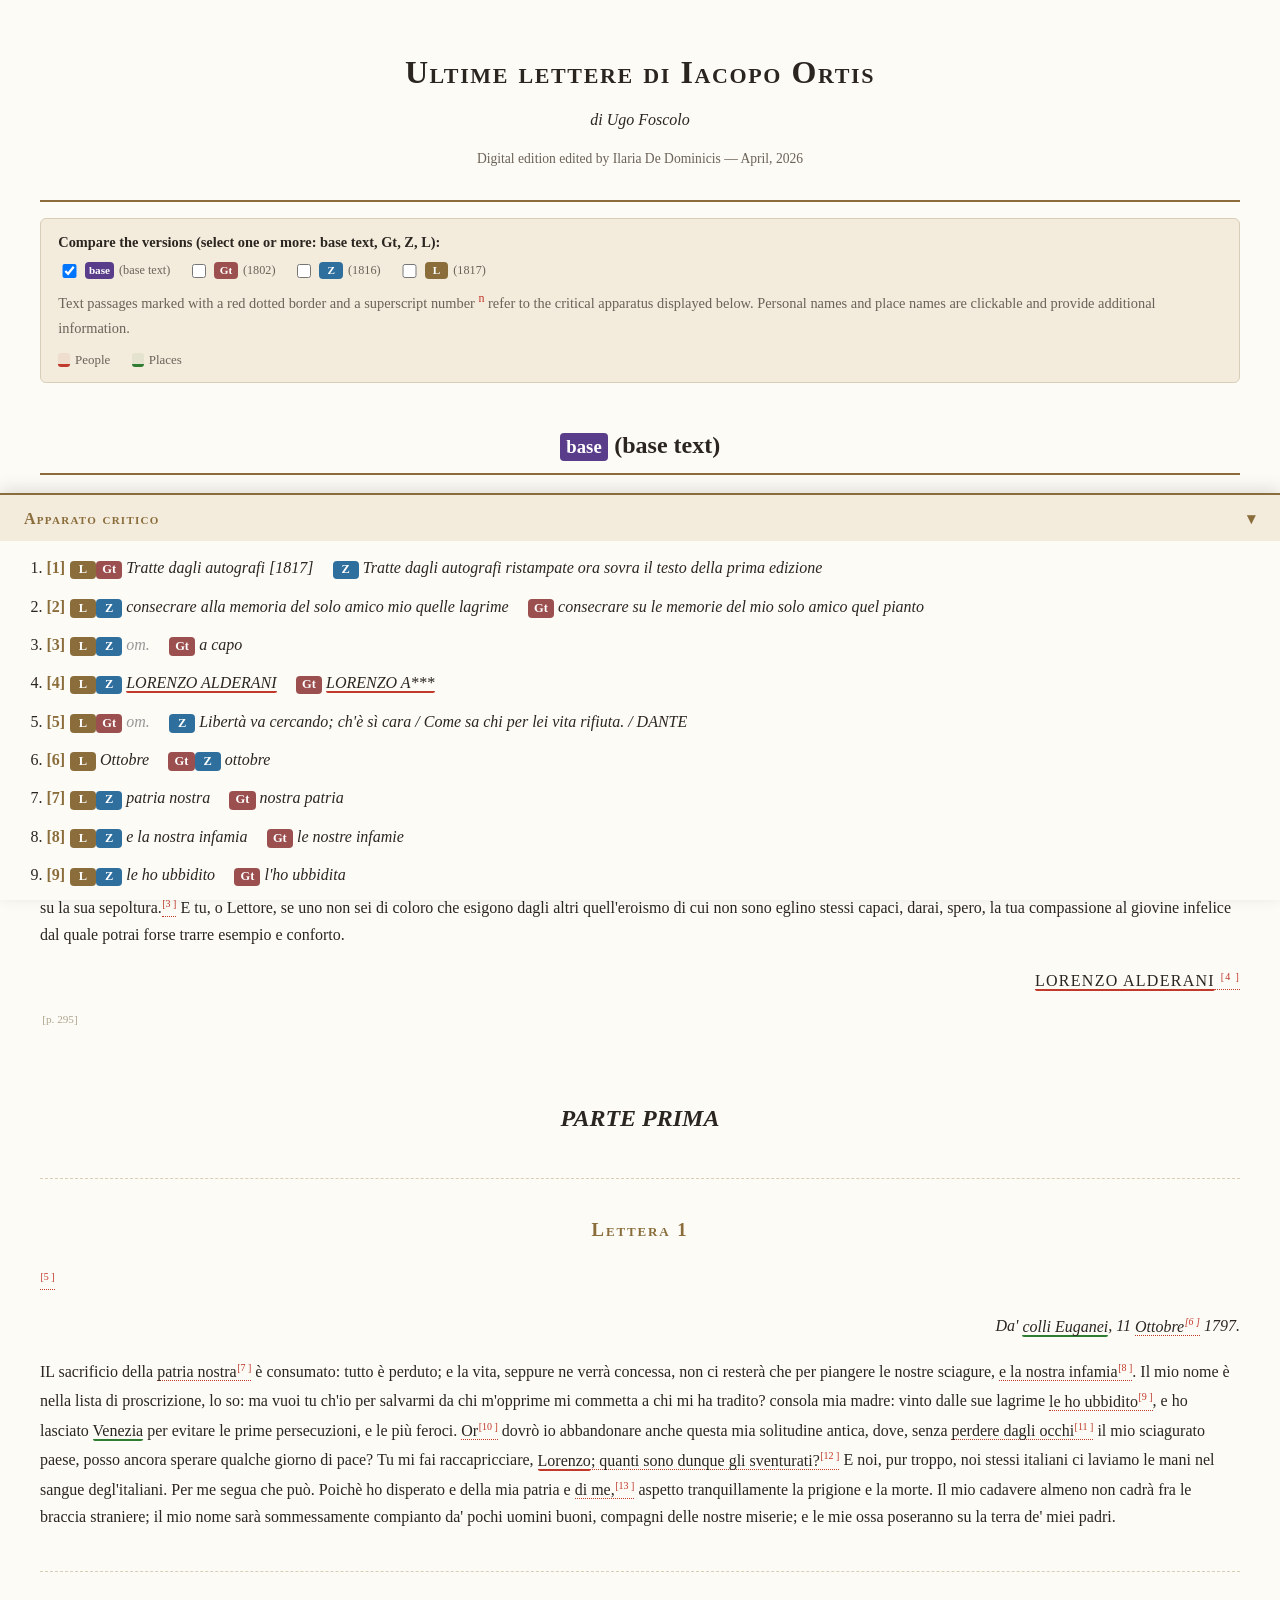
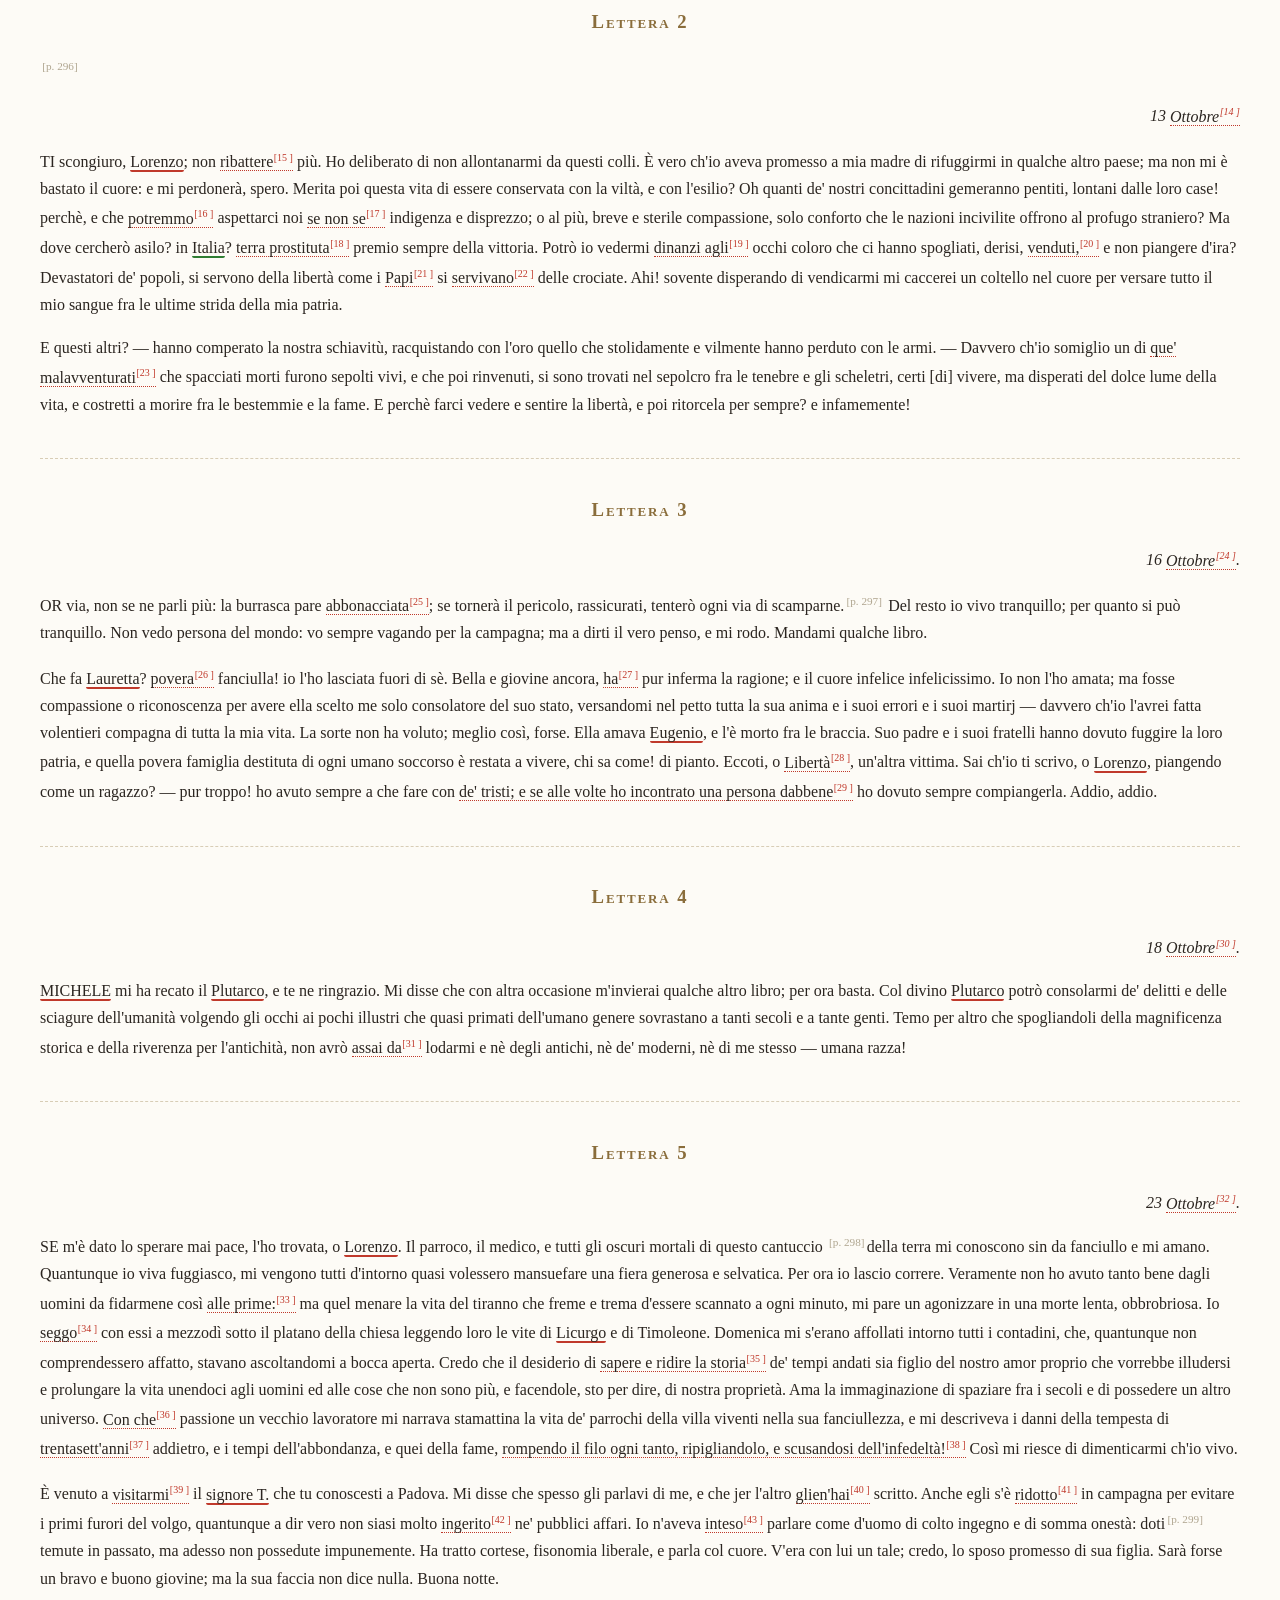
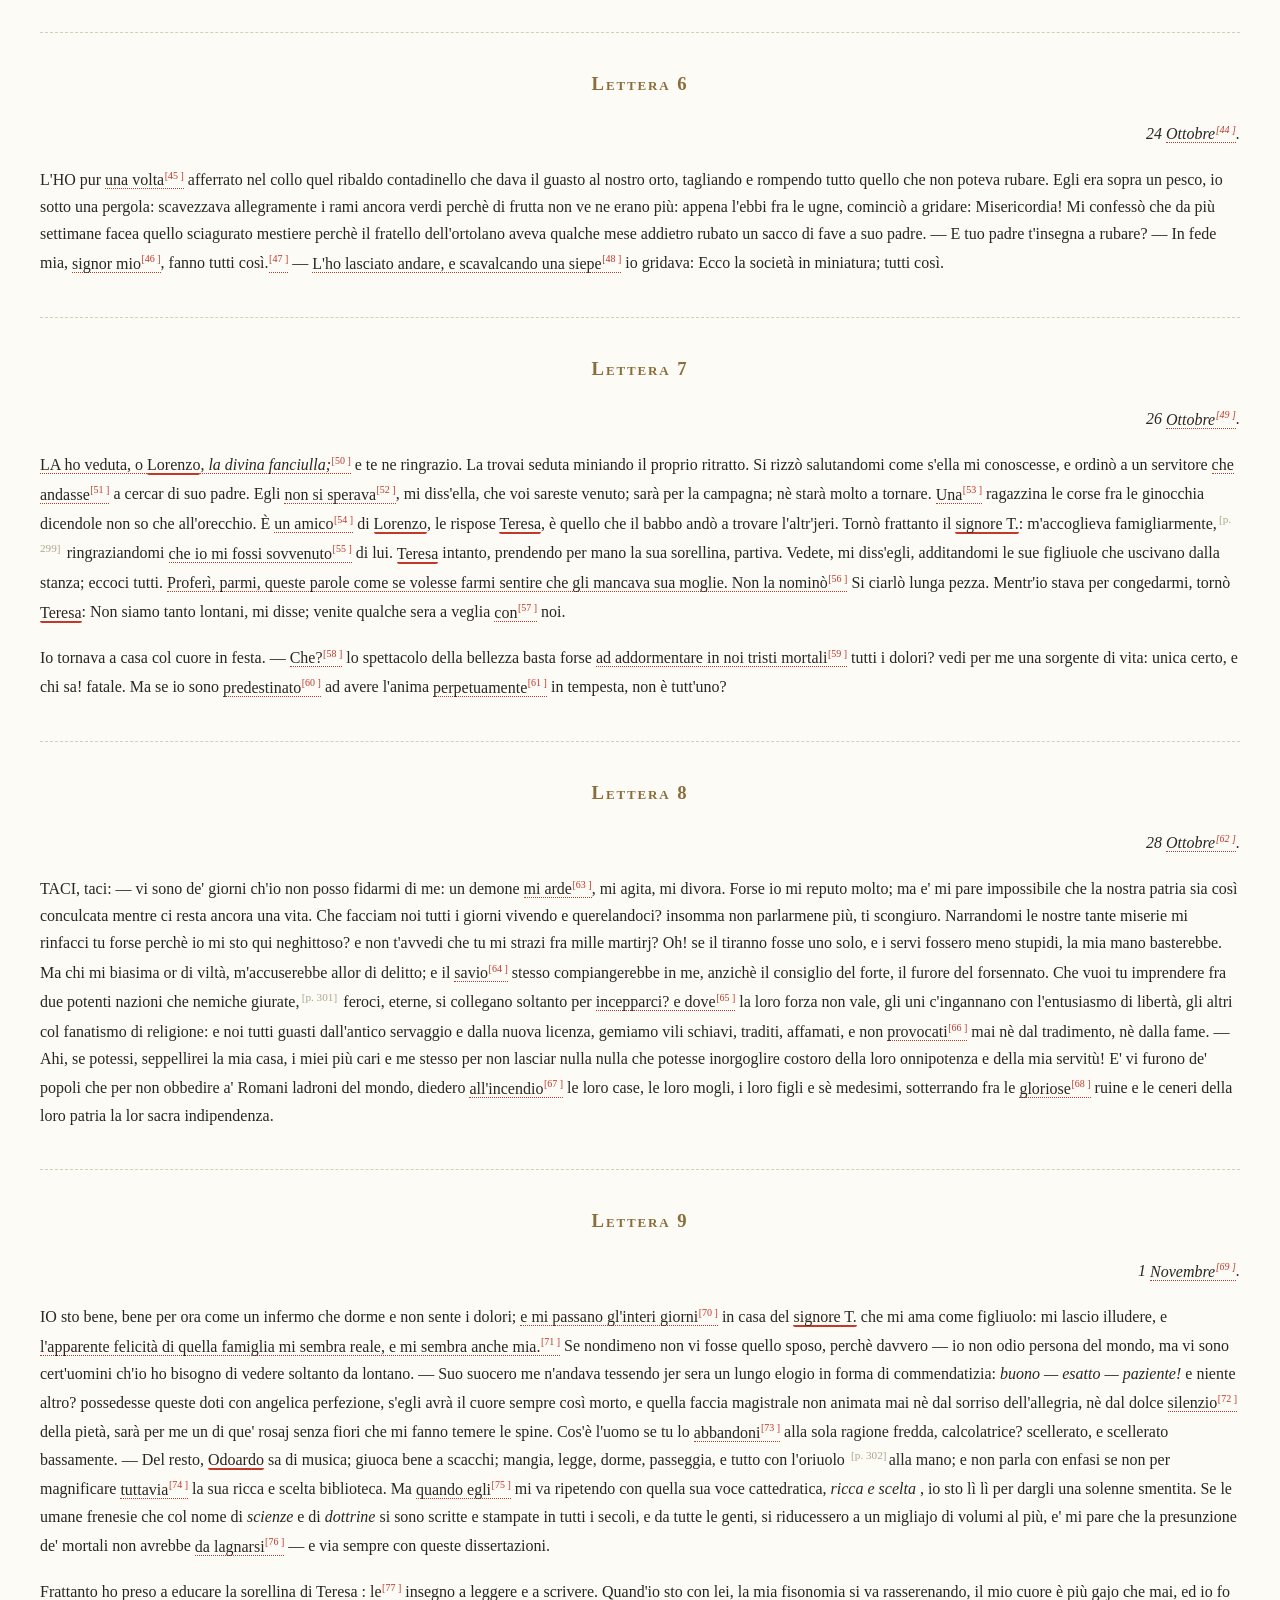
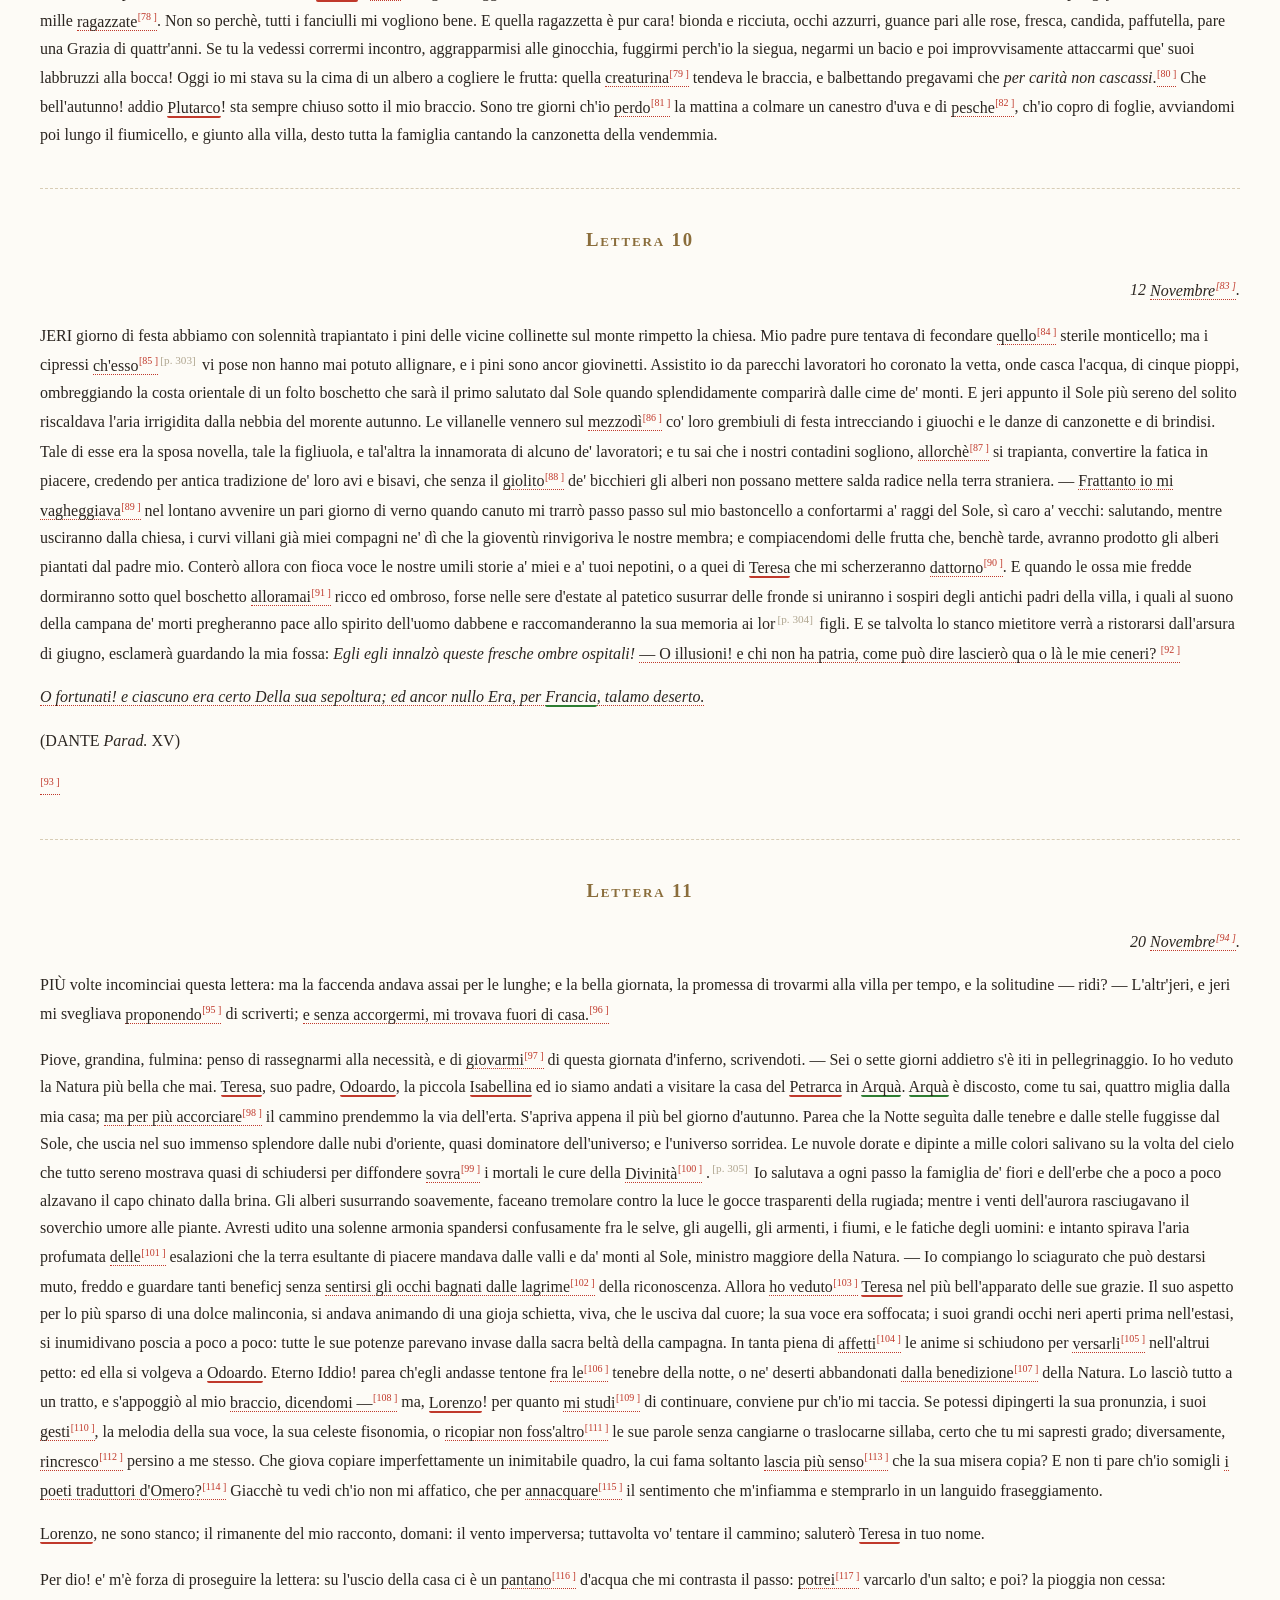
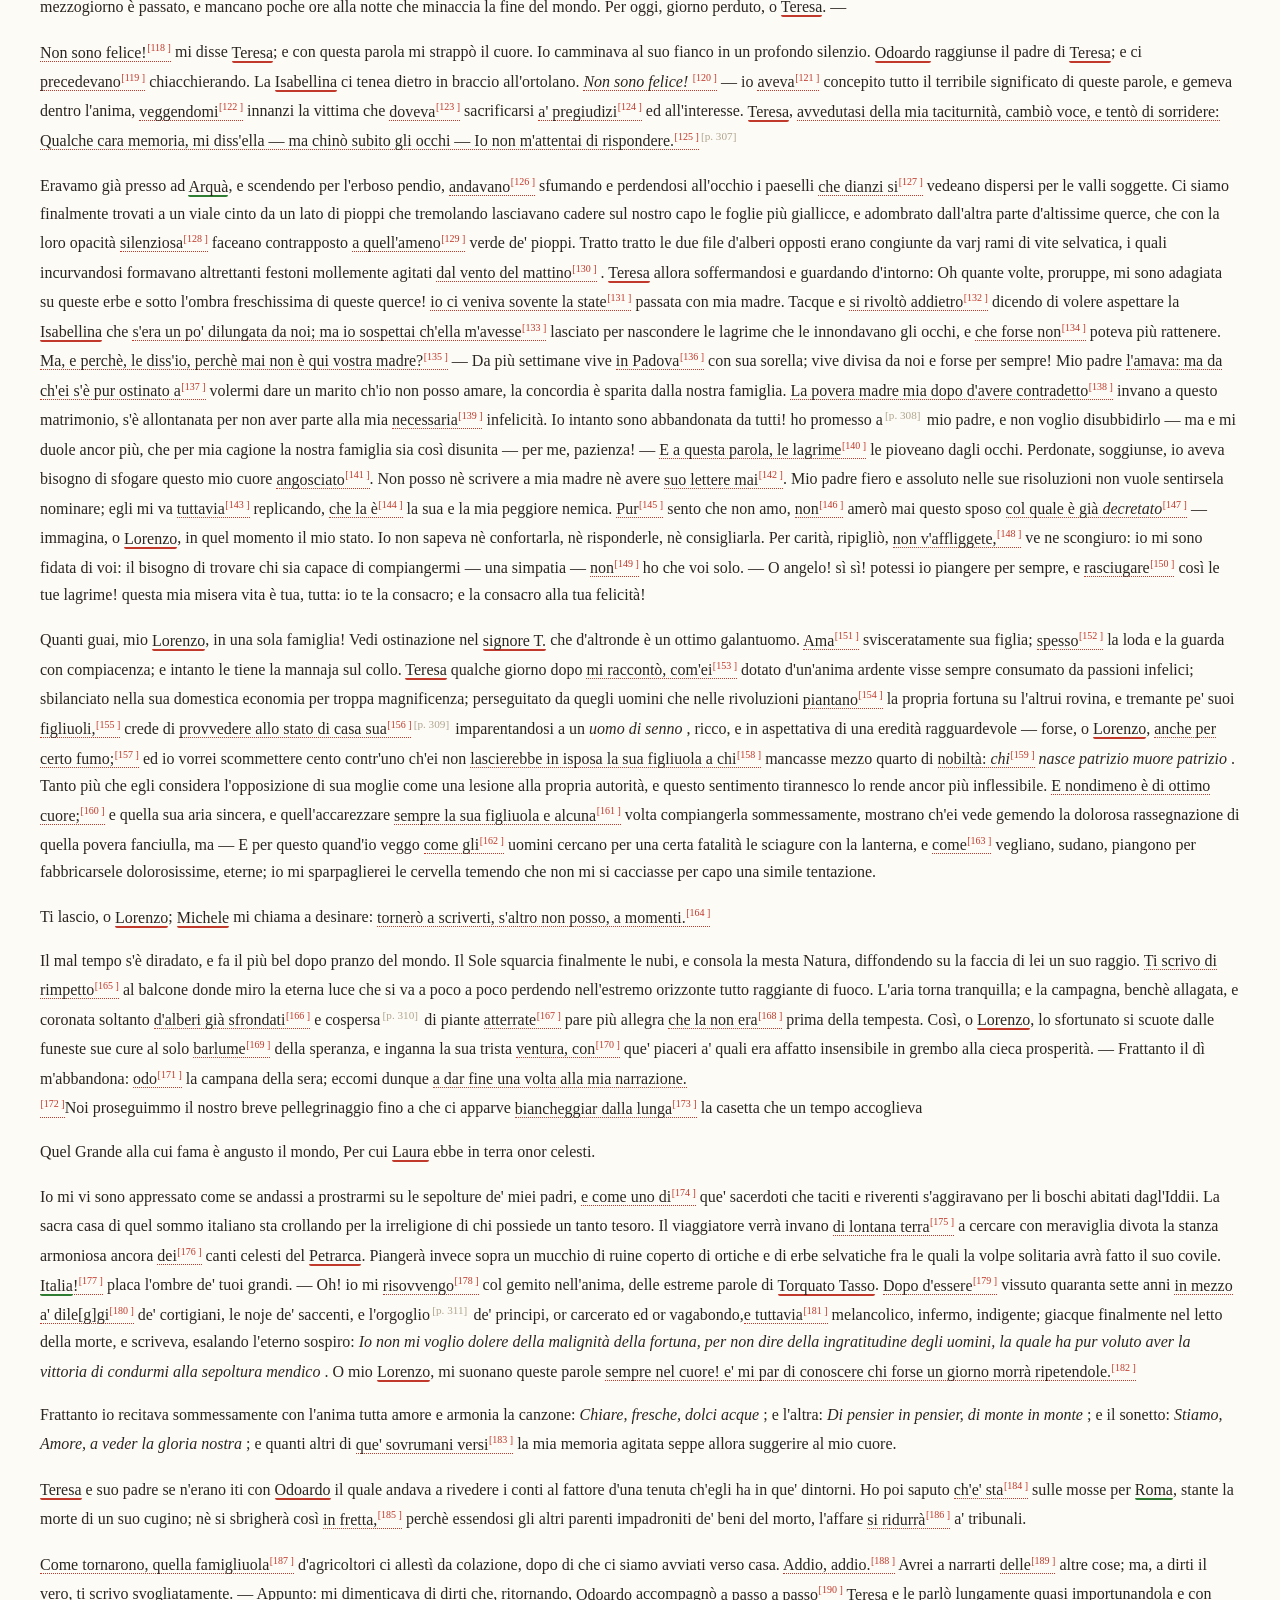
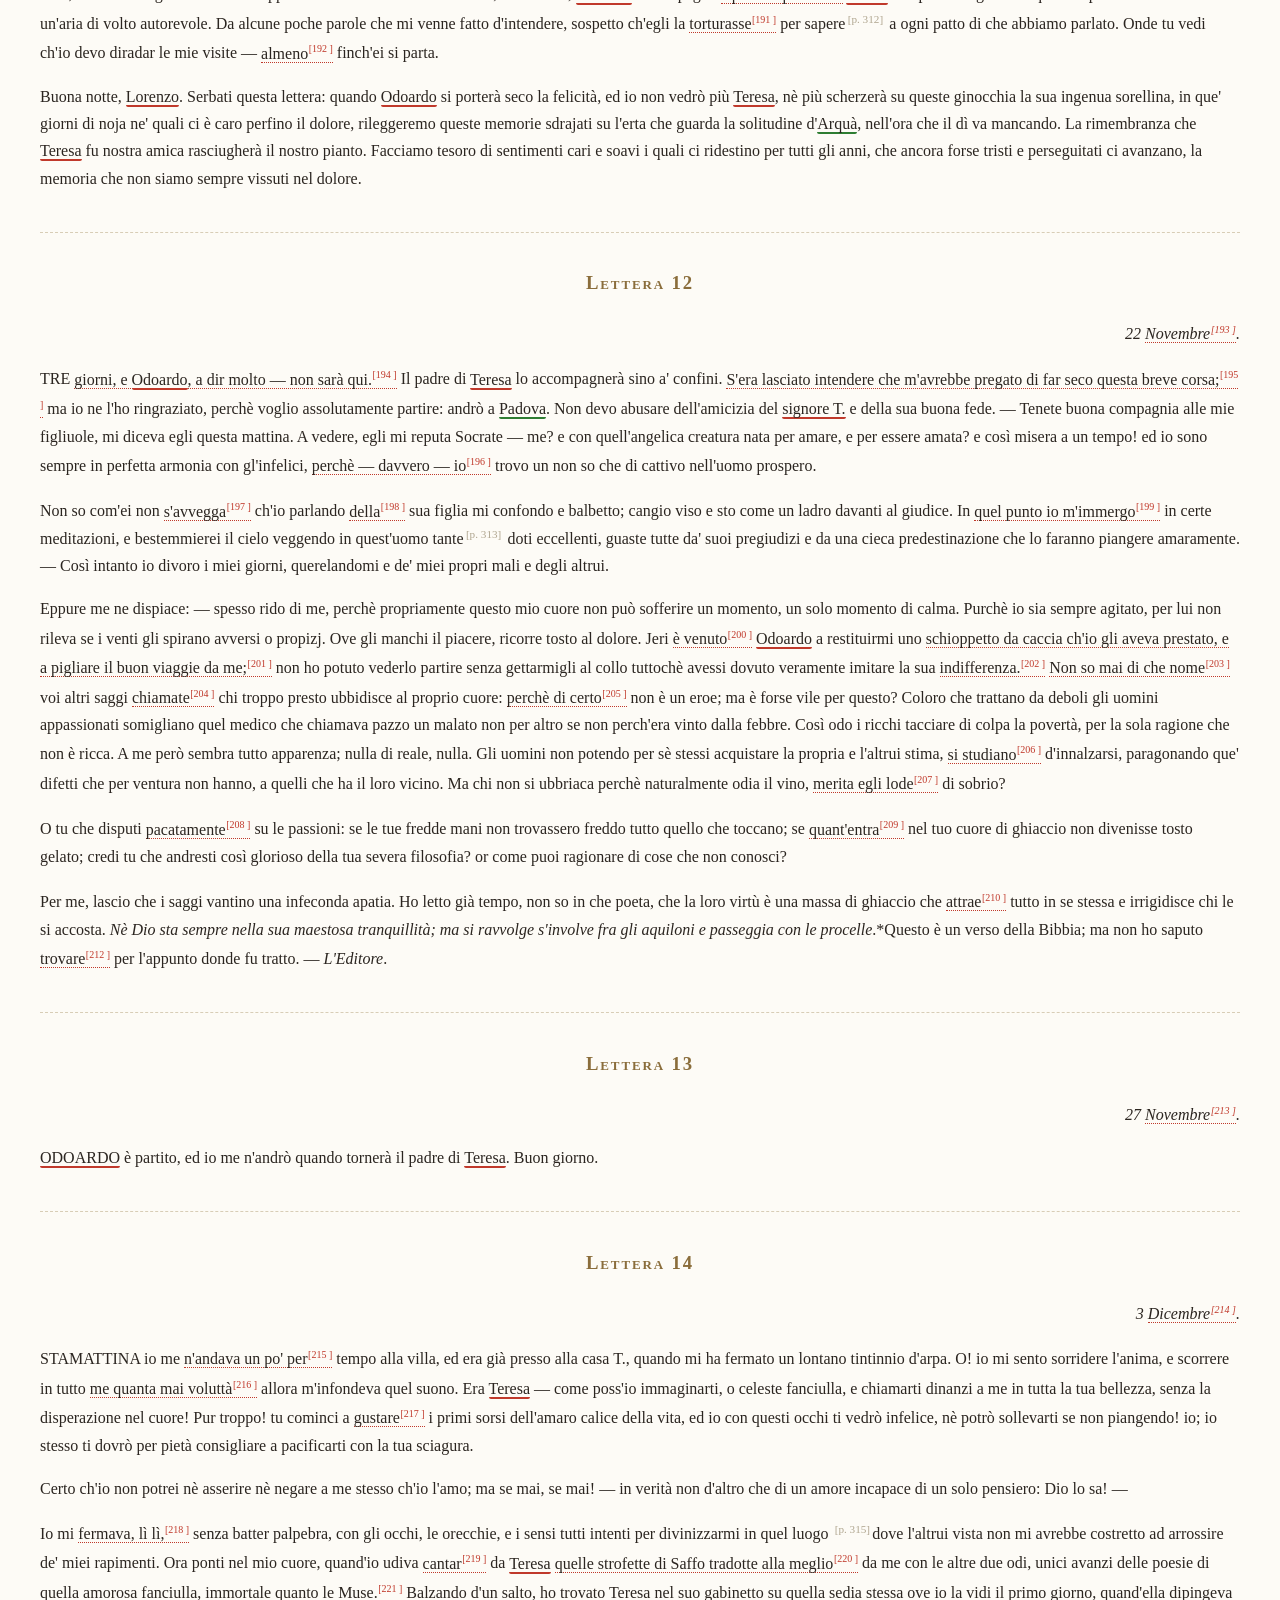
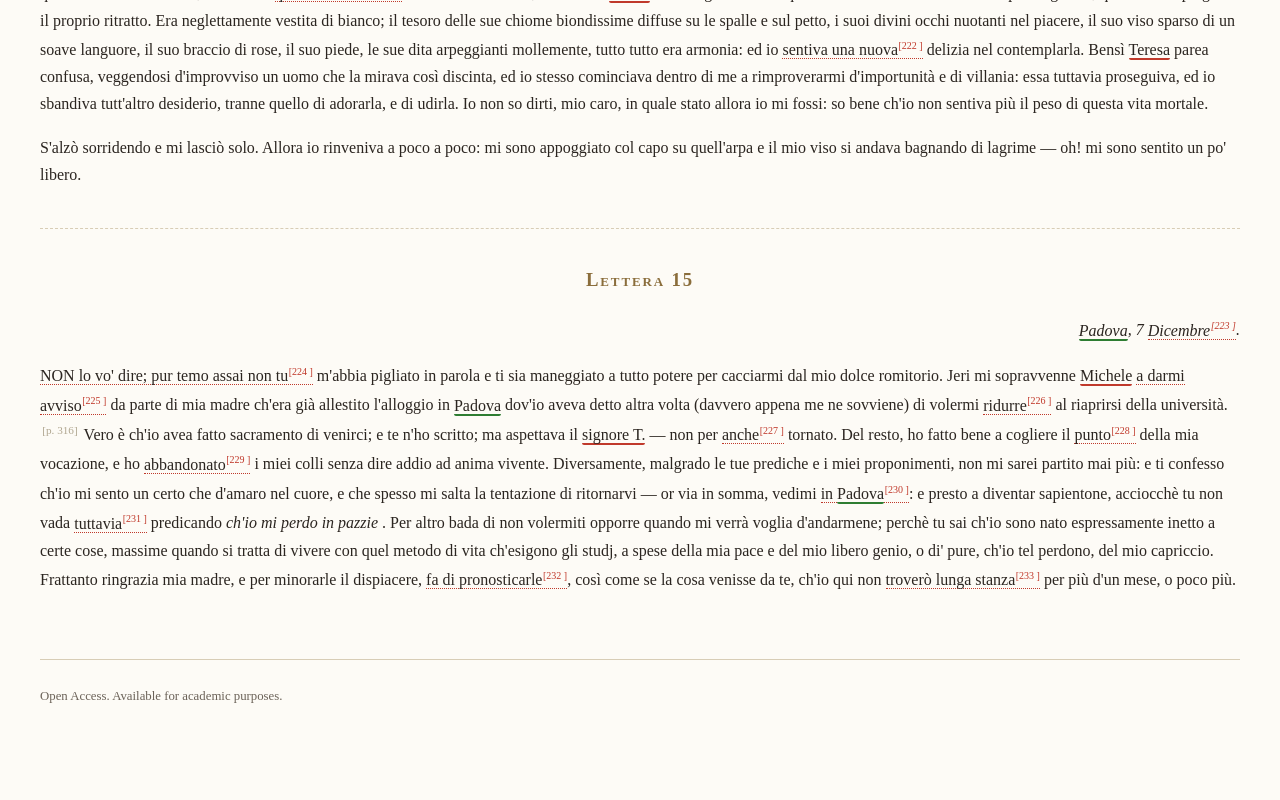
==== viewer_edition.html @ 397fc926 "xsl and html of the edition, first attempt that worked." ====
<!DOCTYPE html SYSTEM "about:legacy-compat">
<html lang="it">
<head>
<meta charset="UTF-8">
<meta name="viewport" content="width=device-width, initial-scale=1">
<title>Ultime lettere di Iacopo Ortis</title>
<style>:root { --col-base: #5a3d8a; --col-L: #8a6d3b; --col-Z: #2f6f9e;
    --col-Gt: #9c4f4f; --col-person: #c0392b; --col-place: #2e7d32; } body { font-family: "Palatino Linotype", "Book Antiqua", Georgia, serif; max-width: 1200px; margin: 0 auto; padding: 1.5em;
    padding-bottom: 5em; line-height: 1.7; color: #2b2520; background: #fdfbf6; } .page-header {
    text-align: center; border-bottom: 2px solid #8a6d3b; padding-bottom: 1em; margin-bottom: 1em; }
    .page-header h1 { font-variant: small-caps; letter-spacing: .05em; margin-bottom: .2em; }
    .author { font-style: italic; margin: .2em 0; } .edition-info { font-size: .85em; color:
    #6b6258; } /* ---- controls ---- */ .controls { background: #f3ecdd; border: 1px solid #d8cdb6;
    border-radius: 6px; padding: .8em 1.2em; margin-bottom: 1.5em; font-size: .9em; }
    .controls-label { font-weight: bold; margin: 0 0 .4em 0; } .controls-buttons { display: flex;
    gap: 1.2em; flex-wrap: wrap; margin-bottom: .5em; } .wit-toggle-label { cursor: pointer;
    display: inline-flex; align-items: center; gap: .35em; font-size: 1em; } .wit-toggle { width:
    1.1em; height: 1.1em; cursor: pointer; } .wit-date { color: #6b6258; font-size: .85em; }
    .controls-hint { margin: .4em 0 0 0; color: #6b6258; } .controls-hint .entity { padding: 0
    .15em; } .example-ref { color: #c0392b; } .wit-badge { display: inline-block; min-width: 1.4em;
    text-align: center; font-weight: bold; font-size: .78em; padding: .05em .35em; border-radius:
    4px; color: #fff; line-height: 1.4; } .wit-badge-base { background: var(--col-base); }
    .wit-badge-L { background: var(--col-L); } .wit-badge-Z { background: var(--col-Z); }
    .wit-badge-Gt { background: var(--col-Gt); } .legend { display: flex; gap: 1.5em; margin-top:
    .6em; flex-wrap: wrap; } .legend-item { display: inline-flex; align-items: center; gap: .4em;
    font-size: .9em; color: #6b6258; } .legend-swatch { display: inline-block; width: .9em; height:
    .9em; border-radius: 3px; border-bottom: 3px solid; } .legend-person { border-bottom-color:
    var(--col-person); background: rgba(192,57,43,.08); } .legend-place { border-bottom-color:
    var(--col-place); background: rgba(46,125,50,.08); } /* ---- columns ---- */ .columns { display:
    flex; gap: 1.5em; align-items: flex-start; } .column { flex: 1 1 100%; min-width: 0; max-width:
    100%; } .column.hidden-col { display: none; } .columns.comparison-mode .column { flex: 1 1 0; }
    .column-title { text-align: center; border-bottom: 2px solid #8a6d3b; padding-bottom: .3em;
    margin-bottom: .6em; } .columns.comparison-mode .column-text { max-height: 65vh; overflow-y:
    auto; border: 1px solid #d8cdb6; border-radius: 6px; padding: 0 1em; } .div1-frontespizio {
    text-align: center; margin: 2em 0; } .div1-frontespizio p { margin: .3em 0; font-variant:
    small-caps; letter-spacing: .1em; } .div1-dedica { border-top: 1px solid #d8cdb6; padding-top:
    1.5em; margin-top: 1.5em; } .part-title { text-align: center; margin-top: 2.5em; } .epistola {
    margin: 2.5em 0; padding-top: 1em; border-top: 1px dashed #d8cdb6; } .epistola-num { text-align:
    center; font-variant: small-caps; letter-spacing: .1em; color: #8a6d3b; } .dateline {
    text-align: right; font-style: italic; } .signed { text-align: right; font-variant: small-caps;
    letter-spacing: .08em; } .pb { font-size: .7em; color: #b0a690; vertical-align: super; margin: 0
    .2em; } /* ---- clickable entities ---- */ .entity { cursor: pointer; border-bottom: 2px solid;
    border-radius: 2px; transition: background-color .15s; } .entity-person { border-bottom-color:
    var(--col-person); } .entity-place { border-bottom-color: var(--col-place); }
    .entity-person:hover, .entity-person:focus { background: rgba(192,57,43,.12); outline: none; }
    .entity-place:hover, .entity-place:focus { background: rgba(46,125,50,.12); outline: none; } /*
    ---- apparatus references in the running text ---- */ .app-locus { border-bottom: 1px dotted
    #c0392b; } .app-ref a { text-decoration: none; color: #c0392b; font-size: .75em; margin-left:
    .05em; } .apparatus { position: fixed; left: 0; right: 0; bottom: 0; background: #fdfbf6;
    border-top: 2px solid #8a6d3b; box-shadow: 0 -4px 16px rgba(0,0,0,.12); z-index: 80; max-height:
    45vh; display: flex; flex-direction: column; } .apparatus-header { display: flex;
    justify-content: space-between; align-items: center; padding: .6em 1.5em; cursor: pointer;
    font-weight: bold; font-variant: small-caps; letter-spacing: .08em; color: #8a6d3b; background:
    #f3ecdd; user-select: none; flex-shrink: 0; } .apparatus-toggle { transition: transform .2s; }
    .apparatus.collapsed .apparatus-toggle { transform: rotate(180deg); } .apparatus-body {
    overflow-y: auto; padding: .8em 1.5em 1.2em; } .apparatus.collapsed .apparatus-body { display:
    none; } .apparatus ol { padding-left: 1.4em; margin: 0; } .apparatus li { margin-bottom: .7em; }
    .apparatus li.highlight { background: #fff4cc; } .apparatus-num { font-weight: bold; color:
    #8a6d3b; margin-right: .3em; } .apparatus-entry { margin-right: 1.2em; display: inline-block; }
    .apparatus-text { font-style: italic; white-space: normal; } .apparatus-omitted { color: #999; }
    /* ---- entity info panel ---- */ .entity-panel { position: fixed; top: 1.2em; right: 1.2em;
    max-width: 320px; background: #fff; border: 1px solid #c9bfa8; border-radius: 8px; box-shadow: 0
    6px 20px rgba(0,0,0,.18); padding: 1em 1.2em; z-index: 100; } .entity-panel[hidden] { display:
    none; } .entity-panel h4 { margin: 0 0 .3em 0; } .entity-panel p { margin: .3em 0; font-size:
    .9em; } .entity-occupation { color: #6b6258; font-style: italic; } #entity-panel-close {
    position: absolute; top: .2em; right: .5em; border: none; background: none; font-size: 1.2em;
    cursor: pointer; color: #6b6258; } .page-footer { margin-top: 2em; padding-top: 1em; border-top:
    1px solid #d8cdb6; font-size: .8em; color: #6b6258; } @media (max-width: 800px) {
    .columns.comparison-mode { flex-direction: column; } .columns.comparison-mode .column-text {
    max-height: none; overflow: visible; } } </style>
</head>
<body>
<header class="page-header"><h1>Ultime lettere di Iacopo Ortis</h1>
<p class="author"> di Ugo Foscolo</p>
<p class="edition-info"> Digital edition edited by Ilaria De Dominicis — April, 2026</p></header><section class="controls"><p class="controls-label">Compare the versions (select one or more: base text, Gt, Z, L):
</p>
<div class="controls-buttons">
<label class="wit-toggle-label"><input type="checkbox" class="wit-toggle" value="base" checked><span class="wit-badge wit-badge-base">base</span><span class="wit-date">(base text)</span></label><label class="wit-toggle-label"><input type="checkbox" class="wit-toggle" value="Gt"><span class="wit-badge wit-badge-Gt">Gt</span><span class="wit-date">(1802)</span></label><label class="wit-toggle-label"><input type="checkbox" class="wit-toggle" value="Z"><span class="wit-badge wit-badge-Z">Z</span><span class="wit-date">(1816)</span></label><label class="wit-toggle-label"><input type="checkbox" class="wit-toggle" value="L"><span class="wit-badge wit-badge-L">L</span><span class="wit-date">(1817)</span></label>
</div>
<p class="controls-hint"> Text passages marked with a red dotted border and a superscript
    number <span class="example-ref"><sup>n</sup></span> refer to the critical apparatus displayed below.
    Personal names and place names are clickable and provide additional information. </p>
<div class="legend">
<span class="legend-item"><span class="legend-swatch legend-person"></span> People</span><span class="legend-item"><span class="legend-swatch legend-place"></span> Places</span>
</div></section><div class="columns" id="columns">
<div class="column" data-witness="base">
<h2 class="column-title">
<span class="wit-badge wit-badge-base">base</span> (base text) </h2>
<div class="column-text">
            <section class="div1 div1-frontespizio">
                <p>ULTIME LETTERE</p>
                <p>DI</p>
                <p>JACOPO ORTIS</p>
                <div class="app-locus">
                        <p>
                            <em>Tratte dagli autografi</em>
                        </p>
                        <p>[1817]</p>
                    <sup class="app-ref"><a href="#app-1" title="Vedi apparato critico, nota 1">[1
    ]</a></sup>
</div>
            </section>
            <section class="div1 div1-dedica">
                <span class="pb" title="Inizio pagina 293 dell'edizione di riferimento">[p. 293]</span>
                <h2>AL LETTORE</h2>
                <p>PUBBLICANDO queste lettere, io tento di erigere un monumento alla virtù
                    sconosciuta; e di <span class="app-locus">consecrare alla memoria del solo amico mio quelle lagrime<sup class="app-ref"><a href="#app-2" title="Vedi apparato critico, nota 2">[2
    ]</a></sup></span>,
                    che ora mi si vieta di spargere su la sua sepoltura.<span class="app-locus"><sup class="app-ref"><a href="#app-3" title="Vedi apparato critico, nota 3">[3
    ]</a></sup></span> E tu, o
                    Lettore, se uno non sei di coloro che esigono dagli altri quell'eroismo di cui
                    non sono eglino stessi capaci, darai, spero, la tua compassione al giovine
                    infelice dal quale potrai forse trarre esempio e conforto.</p>
                <div class="closer">
                    <p class="signed">
                        <span class="app-locus">
                                <span class="entity entity-person" data-entity="LA" tabindex="0" role="button">LORENZO ALDERANI</span>
                            <sup class="app-ref"><a href="#app-4" title="Vedi apparato critico, nota 4">[4
    ]</a></sup></span>
                    </p>
                </div>
            </section>
            
            <section class="div1 div1-part">
                <span class="pb" title="Inizio pagina 295 dell'edizione di riferimento">[p. 295]</span>
                <h2 class="part-title">
                    <em>PARTE PRIMA</em>
                </h2>
                <article class="epistola" id="lettera-1-base"><h3 class="epistola-num">Lettera 1</h3>
                    <span class="app-locus"><sup class="app-ref"><a href="#app-5" title="Vedi apparato critico, nota 5">[5
    ]</a></sup></span>
                    <div class="opener">
                        <p class="dateline">Da' <span class="entity entity-place" data-entity="CE" tabindex="0" role="button">colli Euganei</span>, 11 <span class="app-locus">Ottobre<sup class="app-ref"><a href="#app-6" title="Vedi apparato critico, nota 6">[6
    ]</a></sup></span>
                            1797.</p>
                    </div>
                    <p>IL sacrificio della <span class="app-locus">patria nostra<sup class="app-ref"><a href="#app-7" title="Vedi apparato critico, nota 7">[7
    ]</a></sup></span> è
                        consumato: tutto è perduto; e la vita, seppure ne verrà concessa,
                        non ci resterà che per piangere le nostre sciagure, <span class="app-locus">e la nostra infamia<sup class="app-ref"><a href="#app-8" title="Vedi apparato critico, nota 8">[8
    ]</a></sup></span>. Il
                        mio nome è nella lista di proscrizione, lo so: ma vuoi tu ch'io per
                        salvarmi da chi m'opprime mi commetta a chi mi ha tradito? consola <span class="persName-plain">mia
                            madre</span>: vinto dalle sue lagrime <span class="app-locus">le ho ubbidito<sup class="app-ref"><a href="#app-9" title="Vedi apparato critico, nota 9">[9
    ]</a></sup></span>, e ho
                        lasciato <span class="entity entity-place" data-entity="VE" tabindex="0" role="button">Venezia</span> per evitare le prime
                        persecuzioni, e le più feroci. <span class="app-locus">Or<sup class="app-ref"><a href="#app-10" title="Vedi apparato critico, nota 10">[10
    ]</a></sup></span> dovrò io
                        abbandonare anche questa mia solitudine antica, dove, senza <span class="app-locus">perdere dagli occhi<sup class="app-ref"><a href="#app-11" title="Vedi apparato critico, nota 11">[11
    ]</a></sup></span> il
                        mio sciagurato paese, posso ancora sperare qualche giorno di pace? Tu mi fai
                        raccapricciare, <span class="app-locus"><span class="entity entity-person" data-entity="LA" tabindex="0" role="button">Lorenzo</span>; quanti sono
                        dunque gli sventurati?<sup class="app-ref"><a href="#app-12" title="Vedi apparato critico, nota 12">[12
    ]</a></sup></span>
                        E noi, pur troppo, noi stessi italiani ci laviamo le mani nel sangue
                        degl'italiani. Per me segua che può. Poichè ho disperato e della
                        mia patria e <span class="app-locus">di me,<sup class="app-ref"><a href="#app-13" title="Vedi apparato critico, nota 13">[13
    ]</a></sup></span> aspetto
                        tranquillamente la prigione e la morte. Il mio cadavere almeno non
                        cadrà fra le braccia straniere; il mio nome sarà sommessamente
                        compianto da' pochi uomini buoni, compagni delle nostre miserie; e le mie
                        ossa poseranno su la terra de' miei padri.</p>
                </article>
                <article class="epistola" id="lettera-2-base"><h3 class="epistola-num">Lettera 2</h3>
                    <span class="pb" title="Inizio pagina 296 dell'edizione di riferimento">[p. 296]</span>
                    <div class="opener">
                        <p class="dateline">13 <span class="app-locus">Ottobre<sup class="app-ref"><a href="#app-14" title="Vedi apparato critico, nota 14">[14
    ]</a></sup></span></p>
                    </div>
                    <p>TI scongiuro, <span class="entity entity-person" data-entity="LA" tabindex="0" role="button">Lorenzo</span>; non <span class="app-locus">ribattere<sup class="app-ref"><a href="#app-15" title="Vedi apparato critico, nota 15">[15
    ]</a></sup></span> più.
                        Ho deliberato di non allontanarmi da questi colli. È vero ch'io aveva
                        promesso a <span class="persName-plain">mia madre</span> di rifuggirmi in qualche
                        altro paese; ma non mi è bastato il cuore: e mi perdonerà, spero.
                        Merita poi questa vita di essere conservata con la viltà, e con
                        l'esilio? Oh quanti de' nostri concittadini gemeranno pentiti, lontani dalle
                        loro case! perchè, e che <span class="app-locus">potremmo<sup class="app-ref"><a href="#app-16" title="Vedi apparato critico, nota 16">[16
    ]</a></sup></span> aspettarci
                        noi <span class="app-locus">se non se<sup class="app-ref"><a href="#app-17" title="Vedi apparato critico, nota 17">[17
    ]</a></sup></span> indigenza e
                        disprezzo; o al più, breve e sterile compassione, solo conforto che le
                        nazioni incivilite offrono al profugo straniero? Ma dove cercherò
                        asilo? in <span class="entity entity-place" data-entity="IT" tabindex="0" role="button">Italia</span>? <span class="app-locus">terra prostituta<sup class="app-ref"><a href="#app-18" title="Vedi apparato critico, nota 18">[18
    ]</a></sup></span>
                        premio sempre della vittoria. Potrò io vedermi <span class="app-locus">dinanzi agli<sup class="app-ref"><a href="#app-19" title="Vedi apparato critico, nota 19">[19
    ]</a></sup></span> occhi
                        coloro che ci hanno spogliati, derisi, <span class="app-locus">venduti,<sup class="app-ref"><a href="#app-20" title="Vedi apparato critico, nota 20">[20
    ]</a></sup></span> e non piangere
                        d'ira? Devastatori de' popoli, si servono della libertà come i <span class="app-locus">Papi<sup class="app-ref"><a href="#app-21" title="Vedi apparato critico, nota 21">[21
    ]</a></sup></span> si <span class="app-locus">servivano<sup class="app-ref"><a href="#app-22" title="Vedi apparato critico, nota 22">[22
    ]</a></sup></span> delle
                        crociate. Ahi! sovente disperando di vendicarmi mi caccerei un coltello nel
                        cuore per versare tutto il mio sangue fra le ultime strida della mia patria.</p>
                    <p> E questi altri? — hanno comperato la nostra schiavitù,
                        racquistando con l'oro quello che stolidamente e vilmente hanno perduto con
                        le armi. — Davvero ch'io somiglio un di <span class="app-locus">que' malavventurati<sup class="app-ref"><a href="#app-23" title="Vedi apparato critico, nota 23">[23
    ]</a></sup></span> che
                        spacciati morti furono sepolti vivi, e che poi rinvenuti, si sono trovati
                        nel sepolcro fra le tenebre e gli scheletri, certi [di] vivere,
                        ma disperati del dolce lume della vita, e costretti a morire fra le
                        bestemmie e la fame. E perchè farci vedere e sentire la libertà, e
                        poi ritorcela per sempre? e infamemente! </p>
                </article>
                <article class="epistola" id="lettera-3-base"><h3 class="epistola-num">Lettera 3</h3>
                    <div class="opener">
                        <p class="dateline">16 <span class="app-locus">Ottobre<sup class="app-ref"><a href="#app-24" title="Vedi apparato critico, nota 24">[24
    ]</a></sup></span>.</p>
                    </div>
                    <p>OR via, non se ne parli più: la burrasca pare <span class="app-locus">abbonacciata<sup class="app-ref"><a href="#app-25" title="Vedi apparato critico, nota 25">[25
    ]</a></sup></span>; se
                        tornerà il pericolo, rassicurati, tenterò ogni via di scamparne.<span class="pb" title="Inizio pagina 297 dell'edizione di riferimento">[p. 297]</span> Del resto io vivo tranquillo; per quanto si può
                        tranquillo. Non vedo persona del mondo: vo sempre vagando per la campagna;
                        ma a dirti il vero penso, e mi rodo. Mandami qualche libro.</p>
                    <p>Che fa <span class="entity entity-person" data-entity="LR" tabindex="0" role="button">Lauretta</span>? <span class="app-locus">povera<sup class="app-ref"><a href="#app-26" title="Vedi apparato critico, nota 26">[26
    ]</a></sup></span> fanciulla!
                        io l'ho lasciata fuori di sè. Bella e giovine ancora, <span class="app-locus">ha<sup class="app-ref"><a href="#app-27" title="Vedi apparato critico, nota 27">[27
    ]</a></sup></span> pur inferma
                        la ragione; e il cuore infelice infelicissimo. Io non l'ho amata; ma fosse
                        compassione o riconoscenza per avere ella scelto me solo consolatore del suo
                        stato, versandomi nel petto tutta la sua anima e i suoi errori e i suoi
                        martirj — davvero ch'io l'avrei fatta volentieri compagna di tutta la
                        mia vita. La sorte non ha voluto; meglio così, forse. Ella amava <span class="entity entity-person" data-entity="EU" tabindex="0" role="button">
                            Eugenio</span>, e l'è morto fra le braccia. Suo padre e i suoi
                        fratelli hanno dovuto fuggire la loro patria, e quella povera famiglia
                        destituta di ogni umano soccorso è restata a vivere, chi sa come! di
                        pianto. Eccoti, o <span class="app-locus">Libertà<sup class="app-ref"><a href="#app-28" title="Vedi apparato critico, nota 28">[28
    ]</a></sup></span>, un'altra
                        vittima. Sai ch'io ti scrivo, o <span class="entity entity-person" data-entity="LA" tabindex="0" role="button">Lorenzo</span>,
                        piangendo come un ragazzo? — pur troppo! ho avuto sempre a che fare
                        con <span class="app-locus">de' tristi; e se alle volte ho
                                incontrato una persona dabbene<sup class="app-ref"><a href="#app-29" title="Vedi apparato critico, nota 29">[29
    ]</a></sup></span> ho dovuto sempre compiangerla.
                        Addio, addio.</p>
                </article>
                <article class="epistola" id="lettera-4-base"><h3 class="epistola-num">Lettera 4</h3>
                    <div class="opener">
                        <p class="dateline">18 <span class="app-locus">Ottobre<sup class="app-ref"><a href="#app-30" title="Vedi apparato critico, nota 30">[30
    ]</a></sup></span>.</p>
                    </div>
                    <p><span class="entity entity-person" data-entity="MI" tabindex="0" role="button">MICHELE</span> mi ha recato il <span class="entity entity-person" data-entity="PL" tabindex="0" role="button">
                        Plutarco</span>, e te ne ringrazio. Mi disse che con altra occasione
                        m'invierai qualche altro libro; per ora basta. Col divino <span class="entity entity-person" data-entity="PL" tabindex="0" role="button">
                            Plutarco</span> potrò consolarmi de' delitti e delle sciagure
                        dell'umanità volgendo gli occhi ai pochi illustri che quasi primati
                        dell'umano genere sovrastano a tanti secoli e a tante genti. Temo per altro
                        che spogliandoli della magnificenza storica e della riverenza per
                        l'antichità, non avrò <span class="app-locus">assai da<sup class="app-ref"><a href="#app-31" title="Vedi apparato critico, nota 31">[31
    ]</a></sup></span> lodarmi e
                        nè degli antichi, nè de' moderni, nè di me stesso —
                        umana razza!</p>
                </article>
                <article class="epistola" id="lettera-5-base"><h3 class="epistola-num">Lettera 5</h3>
                    <div class="opener">
                        <p class="dateline">23 <span class="app-locus">Ottobre<sup class="app-ref"><a href="#app-32" title="Vedi apparato critico, nota 32">[32
    ]</a></sup></span>.</p>
                    </div>
                    <p>SE m'è dato lo sperare mai pace, l'ho trovata, o <span class="entity entity-person" data-entity="LA" tabindex="0" role="button">
                        Lorenzo</span>. Il parroco, il medico, e tutti gli oscuri mortali di
                        questo cantuccio <span class="pb" title="Inizio pagina 298 dell'edizione di riferimento">[p. 298]</span>della terra mi conoscono sin da fanciullo e
                        mi amano. Quantunque io viva fuggiasco, mi vengono tutti d'intorno quasi
                        volessero mansuefare una fiera generosa e selvatica. Per ora io lascio
                        correre. Veramente non ho avuto tanto bene dagli uomini da fidarmene
                        così <span class="app-locus">alle prime:<sup class="app-ref"><a href="#app-33" title="Vedi apparato critico, nota 33">[33
    ]</a></sup></span> ma quel
                        menare la vita del tiranno che freme e trema d'essere scannato a ogni
                        minuto, mi pare un agonizzare in una morte lenta, obbrobriosa. Io <span class="app-locus">seggo<sup class="app-ref"><a href="#app-34" title="Vedi apparato critico, nota 34">[34
    ]</a></sup></span> con essi a
                        mezzodì sotto il platano della chiesa leggendo loro le vite di <span class="entity entity-person" data-entity="LC" tabindex="0" role="button">
                            Licurgo</span> e di <span class="persName-plain">Timoleone</span>.
                        Domenica mi s'erano affollati intorno tutti i contadini, che, quantunque non
                        comprendessero affatto, stavano ascoltandomi a bocca aperta. Credo che il
                        desiderio di <span class="app-locus">sapere e ridire la storia<sup class="app-ref"><a href="#app-35" title="Vedi apparato critico, nota 35">[35
    ]</a></sup></span> de'
                        tempi andati sia figlio del nostro amor proprio che vorrebbe illudersi e
                        prolungare la vita unendoci agli uomini ed alle cose che non sono più,
                        e facendole, sto per dire, di nostra proprietà. Ama la immaginazione di
                        spaziare fra i secoli e di possedere un altro universo. <span class="app-locus">Con che<sup class="app-ref"><a href="#app-36" title="Vedi apparato critico, nota 36">[36
    ]</a></sup></span> passione
                        un vecchio lavoratore mi narrava stamattina la vita de' parrochi della villa
                        viventi nella sua fanciullezza, e mi descriveva i danni della tempesta di <span class="app-locus">trentasett'anni<sup class="app-ref"><a href="#app-37" title="Vedi apparato critico, nota 37">[37
    ]</a></sup></span>
                        addietro, e i tempi dell'abbondanza, e quei della fame, <span class="app-locus">rompendo il filo ogni tanto, ripigliandolo, e
                                scusandosi
                                dell'infedeltà!<sup class="app-ref"><a href="#app-38" title="Vedi apparato critico, nota 38">[38
    ]</a></sup></span>
                        Così mi riesce di dimenticarmi ch'io vivo.</p>
                    <p>È venuto a <span class="app-locus">visitarmi<sup class="app-ref"><a href="#app-39" title="Vedi apparato critico, nota 39">[39
    ]</a></sup></span> il <span class="entity entity-person" data-entity="ST" tabindex="0" role="button">signore T.</span> che tu conoscesti a Padova. Mi disse che
                        spesso gli parlavi di me, e che jer l'altro <span class="app-locus">glien'hai<sup class="app-ref"><a href="#app-40" title="Vedi apparato critico, nota 40">[40
    ]</a></sup></span>
                        scritto. Anche egli s'è <span class="app-locus">ridotto<sup class="app-ref"><a href="#app-41" title="Vedi apparato critico, nota 41">[41
    ]</a></sup></span> in campagna
                        per evitare i primi furori del volgo, quantunque a dir vero non siasi molto <span class="app-locus">ingerito<sup class="app-ref"><a href="#app-42" title="Vedi apparato critico, nota 42">[42
    ]</a></sup></span> ne'
                        pubblici affari. Io n'aveva <span class="app-locus">inteso<sup class="app-ref"><a href="#app-43" title="Vedi apparato critico, nota 43">[43
    ]</a></sup></span> parlare come
                        d'uomo di colto ingegno e di somma onestà: doti<span class="pb" title="Inizio pagina 299 dell'edizione di riferimento">[p. 299]</span> temute in
                        passato, ma adesso non possedute impunemente. Ha tratto cortese, fisonomia
                        liberale, e parla col cuore. V'era con lui un tale; credo, lo sposo promesso
                        di sua figlia. Sarà forse un bravo e buono giovine; ma la sua faccia
                        non dice nulla. Buona notte.</p>
                </article>
                <article class="epistola" id="lettera-6-base"><h3 class="epistola-num">Lettera 6</h3>
                    <div class="opener">
                        <p class="dateline">24 <span class="app-locus">Ottobre<sup class="app-ref"><a href="#app-44" title="Vedi apparato critico, nota 44">[44
    ]</a></sup></span>.</p>
                    </div>
                    <p>L'HO pur <span class="app-locus">una volta<sup class="app-ref"><a href="#app-45" title="Vedi apparato critico, nota 45">[45
    ]</a></sup></span> afferrato
                        nel collo quel ribaldo contadinello che dava il guasto al nostro orto,
                        tagliando e rompendo tutto quello che non poteva rubare. Egli era sopra un
                        pesco, io sotto una pergola: scavezzava allegramente i rami ancora verdi
                        perchè di frutta non ve ne erano più: appena l'ebbi fra le ugne,
                        cominciò a gridare: Misericordia! Mi confessò che da più
                        settimane facea quello sciagurato mestiere perchè il fratello
                        dell'ortolano aveva qualche mese addietro rubato un sacco di fave a suo
                        padre. — E tuo padre t'insegna a rubare? — In fede mia, <span class="app-locus">signor mio<sup class="app-ref"><a href="#app-46" title="Vedi apparato critico, nota 46">[46
    ]</a></sup></span>, fanno tutti
                        così.<span class="app-locus"><sup class="app-ref"><a href="#app-47" title="Vedi apparato critico, nota 47">[47
    ]</a></sup></span>
                        — <span class="app-locus">L'ho lasciato andare, e scavalcando una siepe<sup class="app-ref"><a href="#app-48" title="Vedi apparato critico, nota 48">[48
    ]</a></sup></span>
                        io gridava: Ecco la società in miniatura; tutti così.</p>
                </article>
                <article class="epistola" id="lettera-7-base"><h3 class="epistola-num">Lettera 7</h3>
                    <div class="opener">
                        <p class="dateline">26 <span class="app-locus">Ottobre<sup class="app-ref"><a href="#app-49" title="Vedi apparato critico, nota 49">[49
    ]</a></sup></span>.</p>
                    </div>
                    <p>
                        <span class="app-locus">LA ho veduta, o <span class="entity entity-person" data-entity="LA" tabindex="0" role="button">Lorenzo</span>, <em>la divina
                                    fanciulla;</em><sup class="app-ref"><a href="#app-50" title="Vedi apparato critico, nota 50">[50
    ]</a></sup></span> e te ne ringrazio.
                        La trovai seduta miniando il proprio ritratto. Si rizzò salutandomi
                        come s'ella mi conoscesse, e ordinò a un servitore <span class="app-locus">che andasse<sup class="app-ref"><a href="#app-51" title="Vedi apparato critico, nota 51">[51
    ]</a></sup></span>
                        a cercar di suo padre. Egli <span class="app-locus">non si sperava<sup class="app-ref"><a href="#app-52" title="Vedi apparato critico, nota 52">[52
    ]</a></sup></span>,
                        mi diss'ella, che voi sareste venuto; sarà per la campagna; nè
                        starà molto a tornare. <span class="app-locus">Una<sup class="app-ref"><a href="#app-53" title="Vedi apparato critico, nota 53">[53
    ]</a></sup></span>
                        ragazzina le corse fra le ginocchia dicendole non so che all'orecchio.
                        È <span class="app-locus">un amico<sup class="app-ref"><a href="#app-54" title="Vedi apparato critico, nota 54">[54
    ]</a></sup></span>
                        di <span class="entity entity-person" data-entity="LA" tabindex="0" role="button">Lorenzo</span>, le rispose <span class="entity entity-person" data-entity="TE" tabindex="0" role="button">
                        Teresa</span>, è quello che il babbo andò a trovare
                        l'altr'jeri. Tornò frattanto il <span class="entity entity-person" data-entity="ST" tabindex="0" role="button">signore T.</span>:
                        m'accoglieva famigliarmente,<span class="pb" title="Inizio pagina 299 dell'edizione di riferimento">[p. 299]</span> ringraziandomi <span class="app-locus">che io mi fossi sovvenuto<sup class="app-ref"><a href="#app-55" title="Vedi apparato critico, nota 55">[55
    ]</a></sup></span>
                        di lui. <span class="entity entity-person" data-entity="TE" tabindex="0" role="button">Teresa</span> intanto, prendendo per mano la
                        sua sorellina, partiva. Vedete, mi diss'egli, additandomi le sue figliuole
                        che uscivano dalla stanza; eccoci tutti. <span class="app-locus">Proferì, parmi, queste parole come se volesse
                                farmi sentire che gli mancava sua moglie. Non la nominò<sup class="app-ref"><a href="#app-56" title="Vedi apparato critico, nota 56">[56
    ]</a></sup></span>
                        Si ciarlò lunga pezza. Mentr'io stava per congedarmi, tornò <span class="entity entity-person" data-entity="TE" tabindex="0" role="button">Teresa</span>: Non siamo tanto lontani, mi disse; venite
                        qualche sera a veglia <span class="app-locus">con<sup class="app-ref"><a href="#app-57" title="Vedi apparato critico, nota 57">[57
    ]</a></sup></span>
                        noi. </p>
                    <p>Io tornava a casa col cuore in festa. — <span class="app-locus">Che?<sup class="app-ref"><a href="#app-58" title="Vedi apparato critico, nota 58">[58
    ]</a></sup></span>
                        lo spettacolo della bellezza basta forse <span class="app-locus">ad addormentare in noi tristi
                                mortali<sup class="app-ref"><a href="#app-59" title="Vedi apparato critico, nota 59">[59
    ]</a></sup></span>
                        tutti i dolori? vedi per me una sorgente di vita: unica certo, e chi sa!
                        fatale. Ma se io sono <span class="app-locus">predestinato<sup class="app-ref"><a href="#app-60" title="Vedi apparato critico, nota 60">[60
    ]</a></sup></span>
                        ad avere l'anima <span class="app-locus">perpetuamente<sup class="app-ref"><a href="#app-61" title="Vedi apparato critico, nota 61">[61
    ]</a></sup></span>
                        in tempesta, non è tutt'uno?</p>
                </article>
                <article class="epistola" id="lettera-8-base"><h3 class="epistola-num">Lettera 8</h3>
                    <div class="opener">
                        <p class="dateline">28 <span class="app-locus">Ottobre<sup class="app-ref"><a href="#app-62" title="Vedi apparato critico, nota 62">[62
    ]</a></sup></span>.</p>
                    </div>
                    <p>TACI, taci: — vi sono de' giorni ch'io non posso fidarmi di me: un
                        demone <span class="app-locus">mi arde<sup class="app-ref"><a href="#app-63" title="Vedi apparato critico, nota 63">[63
    ]</a></sup></span>,
                        mi agita, mi divora. Forse io mi reputo molto; ma e' mi pare impossibile che
                        la nostra patria sia così conculcata mentre ci resta ancora una vita.
                        Che facciam noi tutti i giorni vivendo e querelandoci? insomma non
                        parlarmene più, ti scongiuro. Narrandomi le nostre tante miserie mi
                        rinfacci tu forse perchè io mi sto qui neghittoso? e non t'avvedi che
                        tu mi strazi fra mille martirj? Oh! se il tiranno fosse uno solo, e i servi
                        fossero meno stupidi, la mia mano basterebbe. Ma chi mi biasima or di
                        viltà, m'accuserebbe allor di delitto; e il <span class="app-locus">savio<sup class="app-ref"><a href="#app-64" title="Vedi apparato critico, nota 64">[64
    ]</a></sup></span>
                        stesso compiangerebbe in me, anzichè il consiglio del forte, il furore
                        del forsennato. Che vuoi tu imprendere fra due potenti nazioni che nemiche
                        giurate,<span class="pb" title="Inizio pagina 301 dell'edizione di riferimento">[p. 301]</span> feroci, eterne, si collegano soltanto per <span class="app-locus">incepparci? e dove<sup class="app-ref"><a href="#app-65" title="Vedi apparato critico, nota 65">[65
    ]</a></sup></span>
                        la loro forza non vale, gli uni c'ingannano con l'entusiasmo di
                        libertà, gli altri col fanatismo di religione: e noi tutti guasti
                        dall'antico servaggio e dalla nuova licenza, gemiamo vili schiavi, traditi,
                        affamati, e non <span class="app-locus">provocati<sup class="app-ref"><a href="#app-66" title="Vedi apparato critico, nota 66">[66
    ]</a></sup></span>
                        mai nè dal tradimento, nè dalla fame. — Ahi, se potessi,
                        seppellirei la mia casa, i miei più cari e me stesso per non lasciar
                        nulla nulla che potesse inorgoglire costoro della loro onnipotenza e della
                        mia servitù! E' vi furono de' popoli che per non obbedire a' Romani
                        ladroni del mondo, diedero <span class="app-locus">all'incendio<sup class="app-ref"><a href="#app-67" title="Vedi apparato critico, nota 67">[67
    ]</a></sup></span>
                        le loro case, le loro mogli, i loro figli e sè medesimi, sotterrando
                        fra le <span class="app-locus">gloriose<sup class="app-ref"><a href="#app-68" title="Vedi apparato critico, nota 68">[68
    ]</a></sup></span>
                        ruine e le ceneri della loro patria la lor sacra indipendenza.</p>
                </article>
                <article class="epistola" id="lettera-9-base"><h3 class="epistola-num">Lettera 9</h3>
                    <div class="opener">
                        <p class="dateline">1 <span class="app-locus">Novembre<sup class="app-ref"><a href="#app-69" title="Vedi apparato critico, nota 69">[69
    ]</a></sup></span>.</p>
                    </div>
                    <p> IO sto bene, bene per ora come un infermo che dorme e non sente i dolori; <span class="app-locus">e mi passano gl'interi giorni<sup class="app-ref"><a href="#app-70" title="Vedi apparato critico, nota 70">[70
    ]</a></sup></span>
                        in casa del <span class="entity entity-person" data-entity="ST" tabindex="0" role="button">signore T.</span> che mi ama come
                        figliuolo: mi lascio illudere, e <span class="app-locus">l'apparente felicità di quella famiglia mi sembra
                        reale, e mi sembra
                                anche mia.<sup class="app-ref"><a href="#app-71" title="Vedi apparato critico, nota 71">[71
    ]</a></sup></span>
                        Se nondimeno non vi fosse quello sposo, perchè davvero — io non
                        odio persona del mondo, ma vi sono cert'uomini ch'io ho bisogno di vedere
                        soltanto da lontano. — Suo suocero me n'andava tessendo jer sera un
                        lungo elogio in forma di commendatizia: <em>buono — esatto — paziente!</em> e niente
                        altro? possedesse queste doti con angelica perfezione, s'egli avrà il
                        cuore sempre così morto, e quella faccia magistrale non animata mai
                        nè dal sorriso dell'allegria, nè dal dolce <span class="app-locus">silenzio<sup class="app-ref"><a href="#app-72" title="Vedi apparato critico, nota 72">[72
    ]</a></sup></span>
                        della pietà, sarà per me un di que' rosaj senza fiori che mi fanno
                        temere le spine. Cos'è l'uomo se tu lo <span class="app-locus">abbandoni<sup class="app-ref"><a href="#app-73" title="Vedi apparato critico, nota 73">[73
    ]</a></sup></span>
                        alla sola ragione fredda, calcolatrice? scellerato, e scellerato bassamente.
                        — Del resto, <span class="entity entity-person" data-entity="OD" tabindex="0" role="button">Odoardo</span> sa di musica;
                        giuoca bene a scacchi; mangia, legge, dorme, passeggia, e tutto con
                        l'oriuolo <span class="pb" title="Inizio pagina 302 dell'edizione di riferimento">[p. 302]</span>alla mano; e non parla con enfasi se non per
                        magnificare <span class="app-locus">tuttavia<sup class="app-ref"><a href="#app-74" title="Vedi apparato critico, nota 74">[74
    ]</a></sup></span>
                        la sua ricca e scelta biblioteca. Ma <span class="app-locus">quando egli<sup class="app-ref"><a href="#app-75" title="Vedi apparato critico, nota 75">[75
    ]</a></sup></span>
                        mi va ripetendo con quella sua voce cattedratica, <em>ricca e
                            scelta</em> , io sto lì lì per dargli una solenne smentita. Se
                        le umane frenesie che col nome di <em>scienze</em> e di <em>dottrine</em> si sono scritte e stampate in tutti i
                        secoli, e da tutte le genti, si riducessero a un migliajo di volumi al
                        più, e' mi pare che la presunzione de' mortali non avrebbe <span class="app-locus">da lagnarsi<sup class="app-ref"><a href="#app-76" title="Vedi apparato critico, nota 76">[76
    ]</a></sup></span>
                        — e via sempre con queste dissertazioni. </p>
                    <p> Frattanto ho preso a educare la sorellina di <span class="entity entity-person" data-entity="TE" tabindex="0" role="button">Teresa</span>
                        : <span class="app-locus">le<sup class="app-ref"><a href="#app-77" title="Vedi apparato critico, nota 77">[77
    ]</a></sup></span>
                        insegno a leggere e a scrivere. Quand'io sto con lei, la mia fisonomia si va
                        rasserenando, il mio cuore è più gajo che mai, ed io fo mille <span class="app-locus">ragazzate<sup class="app-ref"><a href="#app-78" title="Vedi apparato critico, nota 78">[78
    ]</a></sup></span>.
                        Non so perchè, tutti i fanciulli mi vogliono bene. E quella ragazzetta
                        è pur cara! bionda e ricciuta, occhi azzurri, guance pari alle rose,
                        fresca, candida, paffutella, pare una Grazia di quattr'anni. Se tu la
                        vedessi corrermi incontro, aggrapparmisi alle ginocchia, fuggirmi perch'io
                        la siegua, negarmi un bacio e poi improvvisamente attaccarmi que' suoi
                        labbruzzi alla bocca! Oggi io mi stava su la cima di un albero a cogliere le
                        frutta: quella <span class="app-locus">creaturina<sup class="app-ref"><a href="#app-79" title="Vedi apparato critico, nota 79">[79
    ]</a></sup></span>
                        tendeva le braccia, e balbettando pregavami che <em>per carità non cascassi</em>.<span class="app-locus"><sup class="app-ref"><a href="#app-80" title="Vedi apparato critico, nota 80">[80
    ]</a></sup></span>
                        Che bell'autunno! addio <span class="entity entity-person" data-entity="PL" tabindex="0" role="button">Plutarco</span>! sta sempre
                        chiuso sotto il mio braccio. Sono tre giorni ch'io <span class="app-locus">perdo<sup class="app-ref"><a href="#app-81" title="Vedi apparato critico, nota 81">[81
    ]</a></sup></span>
                        la mattina a colmare un canestro d'uva e di <span class="app-locus">pesche<sup class="app-ref"><a href="#app-82" title="Vedi apparato critico, nota 82">[82
    ]</a></sup></span>,
                        ch'io copro di foglie, avviandomi poi lungo il fiumicello, e giunto alla
                        villa, desto tutta la famiglia cantando la canzonetta della vendemmia. </p>
                </article>
                <article class="epistola" id="lettera-10-base"><h3 class="epistola-num">Lettera 10</h3>
                    <div class="opener">
                        <p class="dateline">12 <span class="app-locus">Novembre<sup class="app-ref"><a href="#app-83" title="Vedi apparato critico, nota 83">[83
    ]</a></sup></span>.</p>
                    </div>
                    <p> JERI giorno di festa abbiamo con solennità trapiantato i pini delle
                        vicine collinette sul monte rimpetto la chiesa. Mio padre pure tentava di
                        fecondare <span class="app-locus">quello<sup class="app-ref"><a href="#app-84" title="Vedi apparato critico, nota 84">[84
    ]</a></sup></span>
                        sterile monticello; ma i cipressi <span class="app-locus">ch'esso<sup class="app-ref"><a href="#app-85" title="Vedi apparato critico, nota 85">[85
    ]</a></sup></span><span class="pb" title="Inizio pagina 303 dell'edizione di riferimento">[p. 303]</span> vi pose non hanno mai potuto allignare, e i pini sono ancor
                        giovinetti. Assistito io da parecchi lavoratori ho coronato la vetta, onde
                        casca l'acqua, di cinque pioppi, ombreggiando la costa orientale di un folto
                        boschetto che sarà il primo salutato dal Sole quando splendidamente
                        comparirà dalle cime de' monti. E jeri appunto il Sole più sereno
                        del solito riscaldava l'aria irrigidita dalla nebbia del morente autunno. Le
                        villanelle vennero sul <span class="app-locus">mezzodì<sup class="app-ref"><a href="#app-86" title="Vedi apparato critico, nota 86">[86
    ]</a></sup></span>
                        co' loro grembiuli di festa intrecciando i giuochi e le danze di canzonette
                        e di brindisi. Tale di esse era la sposa novella, tale la figliuola, e
                        tal'altra la innamorata di alcuno de' lavoratori; e tu sai che i nostri
                        contadini sogliono, <span class="app-locus">allorchè<sup class="app-ref"><a href="#app-87" title="Vedi apparato critico, nota 87">[87
    ]</a></sup></span>
                        si trapianta, convertire la fatica in piacere, credendo per antica
                        tradizione de' loro avi e bisavi, che senza il <span class="app-locus">giolito<sup class="app-ref"><a href="#app-88" title="Vedi apparato critico, nota 88">[88
    ]</a></sup></span>
                        de' bicchieri gli alberi non possano mettere salda radice nella terra
                        straniera. — <span class="app-locus">Frattanto io mi vagheggiava<sup class="app-ref"><a href="#app-89" title="Vedi apparato critico, nota 89">[89
    ]</a></sup></span>
                        nel lontano avvenire un pari giorno di verno quando canuto mi trarrò
                        passo passo sul mio bastoncello a confortarmi a' raggi del Sole, sì
                        caro a' vecchi: salutando, mentre usciranno dalla chiesa, i curvi villani
                        già miei compagni ne' dì che la gioventù rinvigoriva le
                        nostre membra; e compiacendomi delle frutta che, benchè tarde, avranno
                        prodotto gli alberi piantati dal padre mio. Conterò allora con fioca
                        voce le nostre umili storie a' miei e a' tuoi nepotini, o a quei di <span class="entity entity-person" data-entity="TE" tabindex="0" role="button">Teresa</span> che mi scherzeranno <span class="app-locus">dattorno<sup class="app-ref"><a href="#app-90" title="Vedi apparato critico, nota 90">[90
    ]</a></sup></span>.
                        E quando le ossa mie fredde dormiranno sotto quel boschetto <span class="app-locus">alloramai<sup class="app-ref"><a href="#app-91" title="Vedi apparato critico, nota 91">[91
    ]</a></sup></span>
                        ricco ed ombroso, forse nelle sere d'estate al patetico susurrar delle
                        fronde si uniranno i sospiri degli antichi padri della villa, i quali al
                        suono della campana de' morti pregheranno pace allo spirito dell'uomo
                        dabbene e raccomanderanno la sua memoria ai lor<span class="pb" title="Inizio pagina 304 dell'edizione di riferimento">[p. 304]</span> figli. E se
                        talvolta lo stanco mietitore verrà a ristorarsi dall'arsura di giugno,
                        esclamerà guardando la mia fossa: <em>Egli egli
                            innalzò queste fresche ombre ospitali!</em> <span class="app-locus">— O illusioni! e
                                chi non ha patria, come può dire lascierò qua o là le
                        mie
                                ceneri? <sup class="app-ref"><a href="#app-92" title="Vedi apparato critico, nota 92">[92
    ]</a></sup></span></p>
                    <span class="app-locus">
                            
                                
                                    
                                        <em>O fortunati! e ciascuno era certo</em>
                                    
                                    
                                        <em>Della sua sepoltura; ed ancor nullo</em>
                                    
                                    
                                        <em>Era, per <span class="entity entity-place" data-entity="FR" tabindex="0" role="button">Francia</span>,
                                            talamo deserto.</em>
                                    
                                
                                <p> (DANTE <em>Parad.</em> XV) </p>
                            
                        <sup class="app-ref"><a href="#app-93" title="Vedi apparato critico, nota 93">[93
    ]</a></sup></span>
                </article>
                <article class="epistola" id="lettera-11-base"><h3 class="epistola-num">Lettera 11</h3>
                    <div class="opener">
                        <p class="dateline">20 <span class="app-locus">Novembre<sup class="app-ref"><a href="#app-94" title="Vedi apparato critico, nota 94">[94
    ]</a></sup></span>.</p>
                    </div>
                    <p>PIÙ volte incominciai questa lettera: ma la faccenda andava assai per le
                        lunghe; e la bella giornata, la promessa di trovarmi alla villa per tempo, e
                        la solitudine — ridi? — L'altr'jeri, e jeri mi svegliava <span class="app-locus">proponendo<sup class="app-ref"><a href="#app-95" title="Vedi apparato critico, nota 95">[95
    ]</a></sup></span>
                        di scriverti; <span class="app-locus">e senza accorgermi, mi trovava fuori di casa.<sup class="app-ref"><a href="#app-96" title="Vedi apparato critico, nota 96">[96
    ]</a></sup></span></p>
                    <p>Piove, grandina, fulmina: penso di rassegnarmi alla necessità, e di <span class="app-locus">giovarmi<sup class="app-ref"><a href="#app-97" title="Vedi apparato critico, nota 97">[97
    ]</a></sup></span>
                        di questa giornata d'inferno, scrivendoti. — Sei o sette giorni
                        addietro s'è iti in pellegrinaggio. Io ho veduto la Natura più
                        bella che mai. <span class="entity entity-person" data-entity="TE" tabindex="0" role="button">Teresa</span>, suo padre, <span class="entity entity-person" data-entity="OD" tabindex="0" role="button">Odoardo</span>,
                        la piccola <span class="entity entity-person" data-entity="IS" tabindex="0" role="button">Isabellina</span> ed io siamo andati a
                        visitare la casa del <span class="entity entity-person" data-entity="PE" tabindex="0" role="button">Petrarca</span> in <span class="entity entity-place" data-entity="AR" tabindex="0" role="button">Arquà</span>. <span class="entity entity-place" data-entity="AR" tabindex="0" role="button">Arquà</span>
                        è discosto, come tu sai, quattro miglia dalla mia casa; <span class="app-locus">ma per più
                                accorciare<sup class="app-ref"><a href="#app-98" title="Vedi apparato critico, nota 98">[98
    ]</a></sup></span>
                        il cammino prendemmo la via dell'erta. S'apriva appena il più bel
                        giorno d'autunno. Parea che la Notte seguìta dalle tenebre e dalle
                        stelle fuggisse dal Sole, che uscia nel suo immenso splendore dalle nubi
                        d'oriente, quasi dominatore dell'universo; e l'universo sorridea. Le nuvole
                        dorate e dipinte a mille colori salivano su la volta del cielo che tutto
                        sereno mostrava quasi di schiudersi per diffondere <span class="app-locus">sovra<sup class="app-ref"><a href="#app-99" title="Vedi apparato critico, nota 99">[99
    ]</a></sup></span>
                        i mortali le cure della <span class="app-locus">Divinità<sup class="app-ref"><a href="#app-100" title="Vedi apparato critico, nota 100">[100
    ]</a></sup></span>
                        .<span class="pb" title="Inizio pagina 305 dell'edizione di riferimento">[p. 305]</span> Io salutava a ogni passo la famiglia de' fiori e dell'erbe
                        che a poco a poco alzavano il capo chinato dalla brina. Gli alberi
                        susurrando soavemente, faceano tremolare contro la luce le gocce trasparenti
                        della rugiada; mentre i venti dell'aurora rasciugavano il soverchio umore
                        alle piante. Avresti udito una solenne armonia spandersi confusamente fra le
                        selve, gli augelli, gli armenti, i fiumi, e le fatiche degli uomini: e
                        intanto spirava l'aria profumata <span class="app-locus">delle<sup class="app-ref"><a href="#app-101" title="Vedi apparato critico, nota 101">[101
    ]</a></sup></span>
                        esalazioni che la terra esultante di piacere mandava dalle valli e da' monti
                        al Sole, ministro maggiore della Natura. — Io compiango lo sciagurato
                        che può destarsi muto, freddo e guardare tanti beneficj senza <span class="app-locus">sentirsi gli occhi bagnati dalle lagrime<sup class="app-ref"><a href="#app-102" title="Vedi apparato critico, nota 102">[102
    ]</a></sup></span>
                        della riconoscenza. Allora <span class="app-locus">ho veduto<sup class="app-ref"><a href="#app-103" title="Vedi apparato critico, nota 103">[103
    ]</a></sup></span>
                    <span class="entity entity-person" data-entity="TE" tabindex="0" role="button">Teresa</span> nel più bell'apparato delle sue grazie.
                        Il suo aspetto per lo più sparso di una dolce malinconia, si andava
                        animando di una gioja schietta, viva, che le usciva dal cuore; la sua voce
                        era soffocata; i suoi grandi occhi neri aperti prima nell'estasi, si
                        inumidivano poscia a poco a poco: tutte le sue potenze parevano invase dalla
                        sacra beltà della campagna. In tanta piena di <span class="app-locus">affetti<sup class="app-ref"><a href="#app-104" title="Vedi apparato critico, nota 104">[104
    ]</a></sup></span>
                        le anime si schiudono per <span class="app-locus">versarli<sup class="app-ref"><a href="#app-105" title="Vedi apparato critico, nota 105">[105
    ]</a></sup></span>
                        nell'altrui petto: ed ella si volgeva a <span class="entity entity-person" data-entity="OD" tabindex="0" role="button">Odoardo</span>.
                        Eterno Iddio! parea ch'egli andasse tentone <span class="app-locus">fra le<sup class="app-ref"><a href="#app-106" title="Vedi apparato critico, nota 106">[106
    ]</a></sup></span>
                        tenebre della notte, o ne' deserti abbandonati <span class="app-locus">dalla benedizione<sup class="app-ref"><a href="#app-107" title="Vedi apparato critico, nota 107">[107
    ]</a></sup></span>
                        della Natura. Lo lasciò tutto a un tratto, e s'appoggiò al mio <span class="app-locus">braccio, dicendomi —<sup class="app-ref"><a href="#app-108" title="Vedi apparato critico, nota 108">[108
    ]</a></sup></span>
                        ma, <span class="entity entity-person" data-entity="LA" tabindex="0" role="button">Lorenzo</span>! per quanto <span class="app-locus">mi studi<sup class="app-ref"><a href="#app-109" title="Vedi apparato critico, nota 109">[109
    ]</a></sup></span>
                        di continuare, conviene pur ch'io mi taccia. Se potessi dipingerti la sua
                        pronunzia, i suoi <span class="app-locus">gesti<sup class="app-ref"><a href="#app-110" title="Vedi apparato critico, nota 110">[110
    ]</a></sup></span>,
                        la melodia della sua voce, la sua celeste fisonomia, o <span class="app-locus">ricopiar non foss'altro<sup class="app-ref"><a href="#app-111" title="Vedi apparato critico, nota 111">[111
    ]</a></sup></span>
                        le sue parole senza cangiarne o traslocarne sillaba, certo che tu mi
                        sapresti grado; diversamente, <span class="app-locus">rincresco<sup class="app-ref"><a href="#app-112" title="Vedi apparato critico, nota 112">[112
    ]</a></sup></span>
                        persino a me stesso. Che giova copiare imperfettamente un inimitabile
                        quadro, la cui fama soltanto <span class="app-locus">lascia più senso<sup class="app-ref"><a href="#app-113" title="Vedi apparato critico, nota 113">[113
    ]</a></sup></span>
                        che la sua misera copia? E non ti pare ch'io somigli <span class="app-locus">i poeti traduttori d'Omero?<sup class="app-ref"><a href="#app-114" title="Vedi apparato critico, nota 114">[114
    ]</a></sup></span>
                        Giacchè tu vedi ch'io non mi affatico, che per <span class="app-locus">annacquare<sup class="app-ref"><a href="#app-115" title="Vedi apparato critico, nota 115">[115
    ]</a></sup></span>
                        il sentimento che m'infiamma e stemprarlo in un languido fraseggiamento.</p>
                    <p><span class="entity entity-person" data-entity="LA" tabindex="0" role="button">Lorenzo</span>, ne sono stanco; il rimanente del mio
                        racconto, domani: il vento imperversa; tuttavolta vo' tentare il cammino;
                        saluterò <span class="entity entity-person" data-entity="TE" tabindex="0" role="button">Teresa</span> in tuo nome.</p>
                    <p>Per dio! e' m'è forza di proseguire la lettera: su l'uscio della casa ci
                        è un <span class="app-locus">pantano<sup class="app-ref"><a href="#app-116" title="Vedi apparato critico, nota 116">[116
    ]</a></sup></span>
                        d'acqua che mi contrasta il passo: <span class="app-locus">potrei<sup class="app-ref"><a href="#app-117" title="Vedi apparato critico, nota 117">[117
    ]</a></sup></span>
                        varcarlo d'un salto; e poi? la pioggia non cessa: mezzogiorno è
                        passato, e mancano poche ore alla notte che minaccia la fine del mondo. Per
                        oggi, giorno perduto, o <span class="entity entity-person" data-entity="TE" tabindex="0" role="button">Teresa</span>. —</p>
                    <p>
                        <span class="app-locus">Non sono felice!<sup class="app-ref"><a href="#app-118" title="Vedi apparato critico, nota 118">[118
    ]</a></sup></span>
                        mi disse <span class="entity entity-person" data-entity="TE" tabindex="0" role="button">Teresa</span>; e con questa parola mi
                        strappò il cuore. Io camminava al suo fianco in un profondo silenzio. <span class="entity entity-person" data-entity="OD" tabindex="0" role="button">Odoardo</span> raggiunse il padre di <span class="entity entity-person" data-entity="TE" tabindex="0" role="button">
                        Teresa</span>; e ci <span class="app-locus">precedevano<sup class="app-ref"><a href="#app-119" title="Vedi apparato critico, nota 119">[119
    ]</a></sup></span>
                        chiacchierando. La <span class="entity entity-person" data-entity="IS" tabindex="0" role="button">Isabellina</span> ci tenea dietro
                        in braccio all'ortolano. <span class="app-locus">
                                <em>Non sono felice!</em>
                            <sup class="app-ref"><a href="#app-120" title="Vedi apparato critico, nota 120">[120
    ]</a></sup></span>
                        — io <span class="app-locus">aveva<sup class="app-ref"><a href="#app-121" title="Vedi apparato critico, nota 121">[121
    ]</a></sup></span>
                        concepito tutto il terribile significato di queste parole, e gemeva dentro
                        l'anima, <span class="app-locus">veggendomi<sup class="app-ref"><a href="#app-122" title="Vedi apparato critico, nota 122">[122
    ]</a></sup></span>
                        innanzi la vittima che <span class="app-locus">doveva<sup class="app-ref"><a href="#app-123" title="Vedi apparato critico, nota 123">[123
    ]</a></sup></span>
                        sacrificarsi <span class="app-locus">a' pregiudizi<sup class="app-ref"><a href="#app-124" title="Vedi apparato critico, nota 124">[124
    ]</a></sup></span>
                        ed all'interesse. <span class="entity entity-person" data-entity="TE" tabindex="0" role="button">Teresa</span>, <span class="app-locus">avvedutasi della mia taciturnità, cambiò
                                voce, e tentò di sorridere: Qualche cara memoria, mi diss'ella
                        —
                                ma chinò subito gli occhi — Io non m'attentai di
                        rispondere.<sup class="app-ref"><a href="#app-125" title="Vedi apparato critico, nota 125">[125
    ]</a></sup></span><span class="pb" title="Inizio pagina 307 dell'edizione di riferimento">[p. 307]</span>
                    </p>
                    <p> Eravamo già presso ad <span class="entity entity-place" data-entity="AR" tabindex="0" role="button">Arquà</span>, e
                        scendendo per l'erboso pendio, <span class="app-locus">andavano<sup class="app-ref"><a href="#app-126" title="Vedi apparato critico, nota 126">[126
    ]</a></sup></span>
                        sfumando e perdendosi all'occhio i paeselli <span class="app-locus">che dianzi si<sup class="app-ref"><a href="#app-127" title="Vedi apparato critico, nota 127">[127
    ]</a></sup></span>
                        vedeano dispersi per le valli soggette. Ci siamo finalmente trovati a un
                        viale cinto da un lato di pioppi che tremolando lasciavano cadere sul nostro
                        capo le foglie più giallicce, e adombrato dall'altra parte d'altissime
                        querce, che con la loro opacità <span class="app-locus">silenziosa<sup class="app-ref"><a href="#app-128" title="Vedi apparato critico, nota 128">[128
    ]</a></sup></span>
                        faceano contrapposto <span class="app-locus">a quell'ameno<sup class="app-ref"><a href="#app-129" title="Vedi apparato critico, nota 129">[129
    ]</a></sup></span>
                        verde de' pioppi. Tratto tratto le due file d'alberi opposti erano congiunte
                        da varj rami di vite selvatica, i quali incurvandosi formavano altrettanti
                        festoni mollemente agitati <span class="app-locus">dal vento del mattino<sup class="app-ref"><a href="#app-130" title="Vedi apparato critico, nota 130">[130
    ]</a></sup></span>
                        . <span class="entity entity-person" data-entity="TE" tabindex="0" role="button">Teresa</span> allora soffermandosi e guardando
                        d'intorno: Oh quante volte, proruppe, mi sono adagiata su queste erbe e
                        sotto l'ombra freschissima di queste querce! <span class="app-locus">io ci veniva sovente la state<sup class="app-ref"><a href="#app-131" title="Vedi apparato critico, nota 131">[131
    ]</a></sup></span>
                        passata con <span class="persName-plain">mia madre</span>. Tacque e <span class="app-locus">si rivoltò addietro<sup class="app-ref"><a href="#app-132" title="Vedi apparato critico, nota 132">[132
    ]</a></sup></span>
                        dicendo di volere aspettare la <span class="entity entity-person" data-entity="IS" tabindex="0" role="button">Isabellina</span> che <span class="app-locus">s'era un po' dilungata da noi; ma io sospettai ch'ella
                        m'avesse<sup class="app-ref"><a href="#app-133" title="Vedi apparato critico, nota 133">[133
    ]</a></sup></span>
                        lasciato per nascondere le lagrime che le innondavano gli occhi, e <span class="app-locus">che forse non<sup class="app-ref"><a href="#app-134" title="Vedi apparato critico, nota 134">[134
    ]</a></sup></span>
                        poteva più rattenere. <span class="app-locus">Ma, e perchè, le diss'io, perchè mai
                                non è qui vostra madre?<sup class="app-ref"><a href="#app-135" title="Vedi apparato critico, nota 135">[135
    ]</a></sup></span>
                        — Da più settimane vive <span class="app-locus">in Padova<sup class="app-ref"><a href="#app-136" title="Vedi apparato critico, nota 136">[136
    ]</a></sup></span>
                        con sua sorella; vive divisa da noi e forse per sempre! Mio padre <span class="app-locus">l'amava:
                                ma da ch'ei s'è pur ostinato a<sup class="app-ref"><a href="#app-137" title="Vedi apparato critico, nota 137">[137
    ]</a></sup></span>
                        volermi dare un marito ch'io non posso amare, la concordia è sparita
                        dalla nostra famiglia. <span class="app-locus">La povera madre mia dopo d'avere contradetto<sup class="app-ref"><a href="#app-138" title="Vedi apparato critico, nota 138">[138
    ]</a></sup></span>
                        invano a questo matrimonio, s'è allontanata per non aver parte alla mia <span class="app-locus">necessaria<sup class="app-ref"><a href="#app-139" title="Vedi apparato critico, nota 139">[139
    ]</a></sup></span>
                        infelicità. Io intanto sono abbandonata da tutti! ho promesso a<span class="pb" title="Inizio pagina 308 dell'edizione di riferimento">[p. 308]</span> mio padre, e non voglio disubbidirlo — ma e mi duole
                        ancor più, che per mia cagione la nostra famiglia sia così
                        disunita — per me, pazienza! — <span class="app-locus">E a questa parola, le lagrime<sup class="app-ref"><a href="#app-140" title="Vedi apparato critico, nota 140">[140
    ]</a></sup></span>
                        le pioveano dagli occhi. Perdonate, soggiunse, io aveva bisogno di sfogare
                        questo mio cuore <span class="app-locus">angosciato<sup class="app-ref"><a href="#app-141" title="Vedi apparato critico, nota 141">[141
    ]</a></sup></span>.
                        Non posso nè scrivere a mia madre nè avere <span class="app-locus">suo lettere mai<sup class="app-ref"><a href="#app-142" title="Vedi apparato critico, nota 142">[142
    ]</a></sup></span>.
                        Mio padre fiero e assoluto nelle sue risoluzioni non vuole sentirsela
                        nominare; egli mi va <span class="app-locus">tuttavia<sup class="app-ref"><a href="#app-143" title="Vedi apparato critico, nota 143">[143
    ]</a></sup></span>
                        replicando, <span class="app-locus">che la è<sup class="app-ref"><a href="#app-144" title="Vedi apparato critico, nota 144">[144
    ]</a></sup></span>
                        la sua e la mia peggiore nemica. <span class="app-locus">Pur<sup class="app-ref"><a href="#app-145" title="Vedi apparato critico, nota 145">[145
    ]</a></sup></span>
                        sento che non amo, <span class="app-locus">non<sup class="app-ref"><a href="#app-146" title="Vedi apparato critico, nota 146">[146
    ]</a></sup></span>
                        amerò mai questo sposo <span class="app-locus">col quale è già <em>
                                    decretato</em><sup class="app-ref"><a href="#app-147" title="Vedi apparato critico, nota 147">[147
    ]</a></sup></span>
                        — immagina, o <span class="entity entity-person" data-entity="LA" tabindex="0" role="button">Lorenzo</span>, in quel momento
                        il mio stato. Io non sapeva nè confortarla, nè risponderle,
                        nè consigliarla. Per carità, ripigliò, <span class="app-locus">non v'affliggete,<sup class="app-ref"><a href="#app-148" title="Vedi apparato critico, nota 148">[148
    ]</a></sup></span>
                        ve ne scongiuro: io mi sono fidata di voi: il bisogno di trovare chi sia
                        capace di compiangermi — una simpatia — <span class="app-locus">non<sup class="app-ref"><a href="#app-149" title="Vedi apparato critico, nota 149">[149
    ]</a></sup></span>
                        ho che voi solo. — O angelo! sì sì! potessi io piangere per
                        sempre, e <span class="app-locus">rasciugare<sup class="app-ref"><a href="#app-150" title="Vedi apparato critico, nota 150">[150
    ]</a></sup></span>
                        così le tue lagrime! questa mia misera vita è tua, tutta: io te la
                        consacro; e la consacro alla tua felicità! </p>
                    <p> Quanti guai, mio <span class="entity entity-person" data-entity="LA" tabindex="0" role="button">Lorenzo</span>, in una sola
                        famiglia! Vedi ostinazione nel <span class="entity entity-person" data-entity="ST" tabindex="0" role="button">signore T.</span> che
                        d'altronde è un ottimo galantuomo. <span class="app-locus">Ama<sup class="app-ref"><a href="#app-151" title="Vedi apparato critico, nota 151">[151
    ]</a></sup></span>
                        svisceratamente sua figlia; <span class="app-locus">spesso<sup class="app-ref"><a href="#app-152" title="Vedi apparato critico, nota 152">[152
    ]</a></sup></span>
                        la loda e la guarda con compiacenza; e intanto le tiene la mannaja sul
                        collo. <span class="entity entity-person" data-entity="TE" tabindex="0" role="button">Teresa</span> qualche giorno dopo <span class="app-locus">mi raccontò, com'ei<sup class="app-ref"><a href="#app-153" title="Vedi apparato critico, nota 153">[153
    ]</a></sup></span>
                        dotato d'un'anima ardente visse sempre consumato da passioni infelici;
                        sbilanciato nella sua domestica economia per troppa magnificenza;
                        perseguitato da quegli uomini che nelle rivoluzioni <span class="app-locus">piantano<sup class="app-ref"><a href="#app-154" title="Vedi apparato critico, nota 154">[154
    ]</a></sup></span>
                        la propria fortuna su l'altrui rovina, e tremante pe' suoi <span class="app-locus">figliuoli,<sup class="app-ref"><a href="#app-155" title="Vedi apparato critico, nota 155">[155
    ]</a></sup></span>
                        crede di <span class="app-locus">provvedere allo stato di casa sua<sup class="app-ref"><a href="#app-156" title="Vedi apparato critico, nota 156">[156
    ]</a></sup></span><span class="pb" title="Inizio pagina 309 dell'edizione di riferimento">[p. 309]</span> imparentandosi a un <em>uomo
                            di senno</em> , ricco, e in aspettativa di una eredità
                        ragguardevole — forse, o <span class="entity entity-person" data-entity="LA" tabindex="0" role="button">Lorenzo</span>, <span class="app-locus">anche per certo fumo;<sup class="app-ref"><a href="#app-157" title="Vedi apparato critico, nota 157">[157
    ]</a></sup></span>
                        ed io vorrei scommettere cento contr'uno ch'ei non <span class="app-locus">lascierebbe in isposa la
                                sua figliuola a chi<sup class="app-ref"><a href="#app-158" title="Vedi apparato critico, nota 158">[158
    ]</a></sup></span>
                        mancasse mezzo quarto di <span class="app-locus">nobiltà: <em>chi</em><sup class="app-ref"><a href="#app-159" title="Vedi apparato critico, nota 159">[159
    ]</a></sup></span>
                        <em>
                            nasce
                            patrizio
                            muore patrizio</em> . Tanto più che egli considera l'opposizione di
                        sua moglie come una lesione alla propria autorità, e questo sentimento
                        tirannesco lo rende ancor più inflessibile. <span class="app-locus">E nondimeno è di
                                ottimo cuore;<sup class="app-ref"><a href="#app-160" title="Vedi apparato critico, nota 160">[160
    ]</a></sup></span>
                        e quella sua aria sincera, e quell'accarezzare <span class="app-locus">sempre la sua figliuola e alcuna<sup class="app-ref"><a href="#app-161" title="Vedi apparato critico, nota 161">[161
    ]</a></sup></span>
                        volta compiangerla sommessamente, mostrano ch'ei vede gemendo la dolorosa
                        rassegnazione di quella povera fanciulla, ma — E per questo quand'io
                        veggo <span class="app-locus">come gli<sup class="app-ref"><a href="#app-162" title="Vedi apparato critico, nota 162">[162
    ]</a></sup></span>
                        uomini cercano per una certa fatalità le sciagure con la lanterna, e <span class="app-locus">come<sup class="app-ref"><a href="#app-163" title="Vedi apparato critico, nota 163">[163
    ]</a></sup></span>
                        vegliano, sudano, piangono per fabbricarsele dolorosissime, eterne; io mi
                        sparpaglierei le cervella temendo che non mi si cacciasse per capo una
                        simile tentazione. </p>
                    <p>Ti lascio, o <span class="entity entity-person" data-entity="LA" tabindex="0" role="button">Lorenzo</span>; <span class="entity entity-person" data-entity="MI" tabindex="0" role="button">
                        Michele</span> mi chiama a desinare: <span class="app-locus">tornerò a scriverti,
                                s'altro non posso, a momenti.<sup class="app-ref"><a href="#app-164" title="Vedi apparato critico, nota 164">[164
    ]</a></sup></span></p>
                    <p>Il mal tempo s'è diradato, e fa il più bel dopo pranzo del mondo.
                        Il Sole squarcia finalmente le nubi, e consola la mesta Natura, diffondendo
                        su la faccia di lei un suo raggio. <span class="app-locus">Ti scrivo di rimpetto<sup class="app-ref"><a href="#app-165" title="Vedi apparato critico, nota 165">[165
    ]</a></sup></span>
                        al balcone donde miro la eterna luce che si va a poco a poco perdendo
                        nell'estremo orizzonte tutto raggiante di fuoco. L'aria torna tranquilla; e
                        la campagna, benchè allagata, e coronata soltanto <span class="app-locus">d'alberi già
                                sfrondati<sup class="app-ref"><a href="#app-166" title="Vedi apparato critico, nota 166">[166
    ]</a></sup></span>
                        e cospersa<span class="pb" title="Inizio pagina 310 dell'edizione di riferimento">[p. 310]</span> di piante <span class="app-locus">atterrate<sup class="app-ref"><a href="#app-167" title="Vedi apparato critico, nota 167">[167
    ]</a></sup></span>
                        pare più allegra <span class="app-locus">che la non era<sup class="app-ref"><a href="#app-168" title="Vedi apparato critico, nota 168">[168
    ]</a></sup></span>
                        prima della tempesta. Così, o <span class="entity entity-person" data-entity="LA" tabindex="0" role="button">Lorenzo</span>,
                        lo sfortunato si scuote dalle funeste sue cure al solo <span class="app-locus">barlume<sup class="app-ref"><a href="#app-169" title="Vedi apparato critico, nota 169">[169
    ]</a></sup></span>
                        della speranza, e inganna la sua trista <span class="app-locus">ventura, con<sup class="app-ref"><a href="#app-170" title="Vedi apparato critico, nota 170">[170
    ]</a></sup></span>
                        que' piaceri a' quali era affatto insensibile in grembo alla cieca
                        prosperità. — Frattanto il dì m'abbandona: <span class="app-locus">odo<sup class="app-ref"><a href="#app-171" title="Vedi apparato critico, nota 171">[171
    ]</a></sup></span>
                        la campana della sera; eccomi dunque <span class="app-locus"> a dar fine una volta alla mia narrazione.<br>
                            <sup class="app-ref"><a href="#app-172" title="Vedi apparato critico, nota 172">[172
    ]</a></sup></span>Noi
                        proseguimmo il nostro breve pellegrinaggio fino a che ci apparve <span class="app-locus">biancheggiar dalla lunga<sup class="app-ref"><a href="#app-173" title="Vedi apparato critico, nota 173">[173
    ]</a></sup></span>
                        la casetta che un tempo accoglieva</p>
                    
                        
                            
                                Quel Grande alla cui fama è angusto il mondo,
                            
                             Per cui <span class="entity entity-person" data-entity="LAU" tabindex="0" role="button">Laura</span> ebbe in terra onor
                                celesti. 
                        
                    
                    <p> Io mi vi sono appressato come se andassi a prostrarmi su le sepolture de'
                        miei padri, <span class="app-locus">e come uno di<sup class="app-ref"><a href="#app-174" title="Vedi apparato critico, nota 174">[174
    ]</a></sup></span>
                        que' sacerdoti che taciti e riverenti s'aggiravano per li boschi abitati
                        dagl'Iddii. La sacra casa di quel sommo italiano sta crollando per la
                        irreligione di chi possiede un tanto tesoro. Il viaggiatore verrà
                        invano <span class="app-locus">di lontana terra<sup class="app-ref"><a href="#app-175" title="Vedi apparato critico, nota 175">[175
    ]</a></sup></span>
                        a cercare con meraviglia divota la stanza armoniosa ancora <span class="app-locus">dei<sup class="app-ref"><a href="#app-176" title="Vedi apparato critico, nota 176">[176
    ]</a></sup></span>
                        canti celesti del <span class="entity entity-person" data-entity="PE" tabindex="0" role="button">Petrarca</span>. Piangerà
                        invece sopra un mucchio di ruine coperto di ortiche e di erbe selvatiche fra
                        le quali la volpe solitaria avrà fatto il suo covile. <span class="app-locus"><span class="entity entity-place" data-entity="IT" tabindex="0" role="button">Italia</span>!<sup class="app-ref"><a href="#app-177" title="Vedi apparato critico, nota 177">[177
    ]</a></sup></span>
                        placa l'ombre de' tuoi grandi. — Oh! io mi <span class="app-locus">risovvengo<sup class="app-ref"><a href="#app-178" title="Vedi apparato critico, nota 178">[178
    ]</a></sup></span>
                        col gemito nell'anima, delle estreme parole di <span class="entity entity-person" data-entity="TT" tabindex="0" role="button">Torquato
                        Tasso</span>. <span class="app-locus">Dopo d'essere<sup class="app-ref"><a href="#app-179" title="Vedi apparato critico, nota 179">[179
    ]</a></sup></span>
                        vissuto quaranta sette anni <span class="app-locus">in mezzo a' dile[g]gi<sup class="app-ref"><a href="#app-180" title="Vedi apparato critico, nota 180">[180
    ]</a></sup></span>
                        de' cortigiani, le noje de' saccenti, e l'orgoglio<span class="pb" title="Inizio pagina 311 dell'edizione di riferimento">[p. 311]</span> de'
                        principi, or carcerato ed or vagabondo,<span class="app-locus">e tuttavia<sup class="app-ref"><a href="#app-181" title="Vedi apparato critico, nota 181">[181
    ]</a></sup></span>
                        melancolico, infermo, indigente; giacque finalmente nel letto della morte, e
                        scriveva, esalando l'eterno sospiro: <em>Io non
                            mi voglio dolere della
                            malignità della fortuna, per non dire della ingratitudine degli
                        uomini,
                            la quale ha pur voluto aver la vittoria di condurmi alla sepoltura
                        mendico</em> . O mio <span class="entity entity-person" data-entity="LA" tabindex="0" role="button">Lorenzo</span>, mi suonano
                        queste parole <span class="app-locus">sempre nel cuore! e'
                                mi par di conoscere chi forse un giorno morrà ripetendole.<sup class="app-ref"><a href="#app-182" title="Vedi apparato critico, nota 182">[182
    ]</a></sup></span></p>
                    <p> Frattanto io recitava sommessamente con l'anima tutta amore e armonia la
                        canzone: <em>Chiare, fresche, dolci acque</em> ; e l'altra: <em>Di pensier in pensier, di monte in monte</em> ; e il
                        sonetto: <em>Stiamo, Amore, a veder la gloria nostra</em> ; e quanti
                        altri di <span class="app-locus">que' sovrumani versi<sup class="app-ref"><a href="#app-183" title="Vedi apparato critico, nota 183">[183
    ]</a></sup></span>
                        la mia memoria agitata seppe allora suggerire al mio cuore. </p>
                    <p><span class="entity entity-person" data-entity="TE" tabindex="0" role="button">Teresa</span> e suo padre se n'erano iti con <span class="entity entity-person" data-entity="OD" tabindex="0" role="button">Odoardo</span> il quale andava a rivedere i conti al
                        fattore d'una tenuta ch'egli ha in que' dintorni. Ho poi saputo <span class="app-locus">ch'e' sta<sup class="app-ref"><a href="#app-184" title="Vedi apparato critico, nota 184">[184
    ]</a></sup></span>
                        sulle mosse per <span class="entity entity-place" data-entity="RO" tabindex="0" role="button">Roma</span>, stante la morte di un
                        suo cugino; nè si sbrigherà così <span class="app-locus">in fretta,<sup class="app-ref"><a href="#app-185" title="Vedi apparato critico, nota 185">[185
    ]</a></sup></span>
                        perchè essendosi gli altri parenti impadroniti de' beni del morto,
                        l'affare <span class="app-locus">si ridurrà<sup class="app-ref"><a href="#app-186" title="Vedi apparato critico, nota 186">[186
    ]</a></sup></span>
                        a' tribunali.</p>
                    <p><span class="app-locus">Come tornarono, quella famigliuola<sup class="app-ref"><a href="#app-187" title="Vedi apparato critico, nota 187">[187
    ]</a></sup></span>
                        d'agricoltori ci allestì da colazione, dopo di che ci siamo avviati
                        verso casa. <span class="app-locus">Addio, addio.<sup class="app-ref"><a href="#app-188" title="Vedi apparato critico, nota 188">[188
    ]</a></sup></span>
                        Avrei a narrarti <span class="app-locus">delle<sup class="app-ref"><a href="#app-189" title="Vedi apparato critico, nota 189">[189
    ]</a></sup></span>
                        altre cose; ma, a dirti il vero, ti scrivo svogliatamente. — Appunto:
                        mi dimenticava di dirti che, ritornando, <span class="entity entity-person" data-entity="OD" tabindex="0" role="button">Odoardo</span>
                        accompagnò <span class="app-locus">a passo a passo<sup class="app-ref"><a href="#app-190" title="Vedi apparato critico, nota 190">[190
    ]</a></sup></span>
                    <span class="entity entity-person" data-entity="TE" tabindex="0" role="button">Teresa</span> e le parlò lungamente quasi
                        importunandola e con un'aria di volto autorevole. Da alcune poche parole che
                        mi venne fatto d'intendere, sospetto ch'egli la <span class="app-locus">torturasse<sup class="app-ref"><a href="#app-191" title="Vedi apparato critico, nota 191">[191
    ]</a></sup></span>
                        per sapere<span class="pb" title="Inizio pagina 312 dell'edizione di riferimento">[p. 312]</span> a ogni patto di che abbiamo parlato. Onde tu vedi
                        ch'io devo diradar le mie visite — <span class="app-locus">almeno<sup class="app-ref"><a href="#app-192" title="Vedi apparato critico, nota 192">[192
    ]</a></sup></span>
                        finch'ei si parta.</p>
                    <p>Buona notte, <span class="entity entity-person" data-entity="LA" tabindex="0" role="button">Lorenzo</span>. Serbati questa lettera:
                        quando <span class="entity entity-person" data-entity="OD" tabindex="0" role="button">Odoardo</span> si porterà seco la
                        felicità, ed io non vedrò più <span class="entity entity-person" data-entity="TE" tabindex="0" role="button">Teresa</span>,
                        nè più scherzerà su queste ginocchia la sua ingenua
                        sorellina, in que' giorni di noja ne' quali ci è caro perfino il
                        dolore, rileggeremo queste memorie sdrajati su l'erta che guarda la
                        solitudine d'<span class="entity entity-place" data-entity="AR" tabindex="0" role="button">Arquà</span>, nell'ora che il
                        dì va mancando. La rimembranza che <span class="entity entity-person" data-entity="TE" tabindex="0" role="button">
                            Teresa</span> fu nostra amica rasciugherà il nostro pianto.
                        Facciamo tesoro di sentimenti cari e soavi i quali ci ridestino per tutti
                        gli anni, che ancora forse tristi e perseguitati ci avanzano, la memoria che
                        non siamo sempre vissuti nel dolore.</p>
                </article>
                <article class="epistola" id="lettera-12-base"><h3 class="epistola-num">Lettera 12</h3>
                    <div class="opener">
                        <p class="dateline">22 <span class="app-locus">Novembre<sup class="app-ref"><a href="#app-193" title="Vedi apparato critico, nota 193">[193
    ]</a></sup></span>.</p>
                    </div>
                    <p>TRE <span class="app-locus">giorni, e <span class="entity entity-person" data-entity="OD" tabindex="0" role="button">Odoardo</span>, a dir
                        molto — non sarà qui.<sup class="app-ref"><a href="#app-194" title="Vedi apparato critico, nota 194">[194
    ]</a></sup></span> Il padre di <span class="entity entity-person" data-entity="TE" tabindex="0" role="button">Teresa</span> lo accompagnerà sino a' confini. <span class="app-locus">S'era lasciato
                                intendere che m'avrebbe pregato di far seco questa breve corsa;<sup class="app-ref"><a href="#app-195" title="Vedi apparato critico, nota 195">[195
    ]</a></sup></span>
                        ma io ne l'ho ringraziato, perchè voglio assolutamente partire:
                        andrò a <span class="entity entity-place" data-entity="PD" tabindex="0" role="button">Padova</span>. Non devo abusare
                        dell'amicizia del <span class="entity entity-person" data-entity="ST" tabindex="0" role="button">signore
                            T.</span> e della sua buona fede. — Tenete buona compagnia
                        alle mie figliuole, mi diceva egli questa mattina. A vedere, egli mi reputa
                        Socrate — me? e con quell'angelica creatura nata per amare, e per
                        essere amata? e così misera a un tempo! ed io sono sempre in perfetta
                        armonia con gl'infelici, <span class="app-locus">perchè — davvero — io<sup class="app-ref"><a href="#app-196" title="Vedi apparato critico, nota 196">[196
    ]</a></sup></span>
                        trovo un non so che di cattivo nell'uomo prospero.</p>
                    <p>Non so com'ei non <span class="app-locus">s'avvegga<sup class="app-ref"><a href="#app-197" title="Vedi apparato critico, nota 197">[197
    ]</a></sup></span>
                        ch'io parlando <span class="app-locus">della<sup class="app-ref"><a href="#app-198" title="Vedi apparato critico, nota 198">[198
    ]</a></sup></span>
                        sua figlia mi confondo e balbetto; cangio viso e sto come un ladro davanti
                        al giudice. In <span class="app-locus">quel punto io m'immergo<sup class="app-ref"><a href="#app-199" title="Vedi apparato critico, nota 199">[199
    ]</a></sup></span>
                        in certe meditazioni, e bestemmierei il cielo veggendo in quest'uomo tante<span class="pb" title="Inizio pagina 313 dell'edizione di riferimento">[p. 313]</span> doti eccellenti, guaste tutte da' suoi pregiudizi e da una
                        cieca predestinazione che lo faranno piangere amaramente. — Così
                        intanto io divoro i miei giorni, querelandomi e de' miei propri mali e degli
                        altrui.</p>
                    <p>Eppure me ne dispiace: — spesso rido di me, perchè propriamente
                        questo mio cuore non può sofferire un momento, un solo momento di
                        calma. Purchè io sia sempre agitato, per lui non rileva se i venti gli
                        spirano avversi o propizj. Ove gli manchi il piacere, ricorre tosto al
                        dolore. Jeri <span class="app-locus">è venuto<sup class="app-ref"><a href="#app-200" title="Vedi apparato critico, nota 200">[200
    ]</a></sup></span>
                    <span class="entity entity-person" data-entity="OD" tabindex="0" role="button">Odoardo</span> a restituirmi uno <span class="app-locus">schioppetto da caccia ch'io gli aveva prestato, e
                                a pigliare il buon viaggie da me;<sup class="app-ref"><a href="#app-201" title="Vedi apparato critico, nota 201">[201
    ]</a></sup></span>
                        non ho potuto vederlo partire senza gettarmigli al collo tuttochè
                        avessi dovuto veramente imitare la sua <span class="app-locus">indifferenza.<sup class="app-ref"><a href="#app-202" title="Vedi apparato critico, nota 202">[202
    ]</a></sup></span>
                        <span class="app-locus">Non so mai di che nome<sup class="app-ref"><a href="#app-203" title="Vedi apparato critico, nota 203">[203
    ]</a></sup></span>
                        voi altri saggi <span class="app-locus">chiamate<sup class="app-ref"><a href="#app-204" title="Vedi apparato critico, nota 204">[204
    ]</a></sup></span>
                        chi troppo presto ubbidisce al proprio cuore: <span class="app-locus">perchè di certo<sup class="app-ref"><a href="#app-205" title="Vedi apparato critico, nota 205">[205
    ]</a></sup></span>
                        non è un eroe; ma è forse vile per questo? Coloro che trattano da
                        deboli gli uomini appassionati somigliano quel medico che chiamava pazzo un
                        malato non per altro se non perch'era vinto dalla febbre. Così odo i
                        ricchi tacciare di colpa la povertà, per la sola ragione che non è
                        ricca. A me però sembra tutto apparenza; nulla di reale, nulla. Gli
                        uomini non potendo per sè stessi acquistare la propria e l'altrui
                        stima, <span class="app-locus">si studiano<sup class="app-ref"><a href="#app-206" title="Vedi apparato critico, nota 206">[206
    ]</a></sup></span>
                        d'innalzarsi, paragonando que' difetti che per ventura non hanno, a quelli
                        che ha il loro vicino. Ma chi non si ubbriaca perchè naturalmente odia
                        il vino, <span class="app-locus">merita egli lode<sup class="app-ref"><a href="#app-207" title="Vedi apparato critico, nota 207">[207
    ]</a></sup></span>
                        di sobrio?</p>
                    <p>O tu che disputi <span class="app-locus">pacatamente<sup class="app-ref"><a href="#app-208" title="Vedi apparato critico, nota 208">[208
    ]</a></sup></span>
                        su le passioni: se le tue fredde mani non trovassero freddo tutto quello che
                        toccano; se <span class="app-locus">quant'entra<sup class="app-ref"><a href="#app-209" title="Vedi apparato critico, nota 209">[209
    ]</a></sup></span>
                        nel tuo cuore di ghiaccio non divenisse tosto gelato; credi tu che andresti
                        così glorioso della tua severa filosofia? or come puoi ragionare di
                        cose che non conosci?</p>
                    <p> Per me, lascio che i saggi vantino una infeconda apatia. Ho letto già
                        tempo, non so in che poeta, che la loro virtù è una massa di
                        ghiaccio che <span class="app-locus">attrae<sup class="app-ref"><a href="#app-210" title="Vedi apparato critico, nota 210">[210
    ]</a></sup></span>
                        tutto in se stessa e irrigidisce chi le si accosta. <em>Nè Dio sta sempre nella sua maestosa
                        tranquillità; ma 
                                si ravvolge
                                
                                    s'involve
                                
                            
                        fra gli aquiloni e passeggia con le procelle</em>.*Questo è un verso della Bibbia; ma non ho saputo <span class="app-locus">trovare<sup class="app-ref"><a href="#app-212" title="Vedi apparato critico, nota 212">[212
    ]</a></sup></span>
                        per l'appunto donde fu tratto. — <em>L'Editore</em>.
                    </p>
                </article>
                <article class="epistola" id="lettera-13-base"><h3 class="epistola-num">Lettera 13</h3>
                    <div class="opener">
                        <p class="dateline">27 <span class="app-locus">Novembre<sup class="app-ref"><a href="#app-213" title="Vedi apparato critico, nota 213">[213
    ]</a></sup></span>.</p>
                    </div>
                    <p><span class="entity entity-person" data-entity="OD" tabindex="0" role="button">ODOARDO</span> è partito, ed io me n'andrò
                        quando tornerà il padre di <span class="entity entity-person" data-entity="TE" tabindex="0" role="button">Teresa</span>. Buon giorno.</p>
                </article>
                <article class="epistola" id="lettera-14-base"><h3 class="epistola-num">Lettera 14</h3>
                    <div class="opener">
                        <p class="dateline">3 <span class="app-locus">Dicembre<sup class="app-ref"><a href="#app-214" title="Vedi apparato critico, nota 214">[214
    ]</a></sup></span>.</p>
                    </div>
                    <p>STAMATTINA io me <span class="app-locus">n'andava un po' per<sup class="app-ref"><a href="#app-215" title="Vedi apparato critico, nota 215">[215
    ]</a></sup></span>
                        tempo alla villa, ed era già presso alla casa T., quando mi ha fermato
                        un lontano tintinnio d'arpa. O! io mi sento sorridere l'anima, e scorrere in
                        tutto <span class="app-locus">me quanta mai voluttà<sup class="app-ref"><a href="#app-216" title="Vedi apparato critico, nota 216">[216
    ]</a></sup></span>
                        allora m'infondeva quel suono. Era <span class="entity entity-person" data-entity="TE" tabindex="0" role="button">Teresa</span>
                        — come poss'io immaginarti, o celeste fanciulla, e chiamarti dinanzi
                        a me in tutta la tua bellezza, senza la disperazione nel cuore! Pur troppo!
                        tu cominci a <span class="app-locus">gustare<sup class="app-ref"><a href="#app-217" title="Vedi apparato critico, nota 217">[217
    ]</a></sup></span>
                        i primi sorsi dell'amaro calice della vita, ed io con questi occhi ti
                        vedrò infelice, nè potrò sollevarti se non piangendo! io; io
                        stesso ti dovrò per pietà consigliare a pacificarti con la tua
                        sciagura.</p>
                    <p>Certo ch'io non potrei nè asserire nè negare a me stesso ch'io
                        l'amo; ma se mai, se mai! — in verità non d'altro che di un
                        amore incapace di un solo pensiero: Dio lo sa! —</p>
                    <p>Io mi <span class="app-locus">fermava, lì lì,<sup class="app-ref"><a href="#app-218" title="Vedi apparato critico, nota 218">[218
    ]</a></sup></span>
                        senza batter palpebra, con gli occhi, le orecchie, e i sensi tutti intenti
                        per divinizzarmi in quel luogo <span class="pb" title="Inizio pagina 315 dell'edizione di riferimento">[p. 315]</span>dove l'altrui vista non mi
                        avrebbe costretto ad arrossire de' miei rapimenti. Ora ponti nel mio cuore,
                        quand'io udiva <span class="app-locus">cantar<sup class="app-ref"><a href="#app-219" title="Vedi apparato critico, nota 219">[219
    ]</a></sup></span>
                        da <span class="entity entity-person" data-entity="TE" tabindex="0" role="button">Teresa</span> <span class="app-locus">quelle strofette di Saffo tradotte alla meglio<sup class="app-ref"><a href="#app-220" title="Vedi apparato critico, nota 220">[220
    ]</a></sup></span>
                        da me con le altre due odi, unici avanzi delle poesie di quella amorosa
                        fanciulla, immortale <span class="app-locus">quanto le Muse.<sup class="app-ref"><a href="#app-221" title="Vedi apparato critico, nota 221">[221
    ]</a></sup></span>
                        Balzando d'un salto, ho trovato <span class="entity entity-person" data-entity="TE" tabindex="0" role="button">Teresa</span> nel
                        suo gabinetto su quella sedia stessa ove io la vidi il primo giorno,
                        quand'ella dipingeva il proprio ritratto. Era neglettamente vestita di
                        bianco; il tesoro delle sue chiome biondissime diffuse su le spalle e sul
                        petto, i suoi divini occhi nuotanti nel piacere, il suo viso sparso di un
                        soave languore, il suo braccio di rose, il suo piede, le sue dita
                        arpeggianti mollemente, tutto tutto era armonia: ed io <span class="app-locus">sentiva una nuova<sup class="app-ref"><a href="#app-222" title="Vedi apparato critico, nota 222">[222
    ]</a></sup></span>
                        delizia nel contemplarla. Bensì <span class="entity entity-person" data-entity="TE" tabindex="0" role="button">Teresa</span>
                        parea confusa, veggendosi d'improvviso un uomo che la mirava così
                        discinta, ed io stesso cominciava dentro di me a rimproverarmi
                        d'importunità e di villania: essa tuttavia proseguiva, ed io sbandiva
                        tutt'altro desiderio, tranne quello di adorarla, e di udirla. Io non so
                        dirti, mio caro, in quale stato allora io mi fossi: so bene ch'io non
                        sentiva più il peso di questa vita mortale.</p>
                    <p>S'alzò sorridendo e mi lasciò solo. Allora io rinveniva a poco a
                        poco: mi sono appoggiato col capo su quell'arpa e il mio viso si andava
                        bagnando di lagrime — oh! mi sono sentito un po' libero.</p>
                </article>
                <article class="epistola" id="lettera-15-base"><h3 class="epistola-num">Lettera 15</h3>
                    <div class="opener">
                        <p class="dateline"><span class="entity entity-place" data-entity="PD" tabindex="0" role="button">Padova</span>, 7 <span class="app-locus">Dicembre<sup class="app-ref"><a href="#app-223" title="Vedi apparato critico, nota 223">[223
    ]</a></sup></span>.</p>
                    </div>
                    <p>
                        <span class="app-locus">NON
                                lo vo' dire; pur temo assai non tu<sup class="app-ref"><a href="#app-224" title="Vedi apparato critico, nota 224">[224
    ]</a></sup></span>
                        m'abbia pigliato in parola e ti sia maneggiato a tutto potere per cacciarmi
                        dal mio dolce romitorio. Jeri mi sopravvenne <span class="entity entity-person" data-entity="MI" tabindex="0" role="button">Michele</span> <span class="app-locus">a darmi avviso<sup class="app-ref"><a href="#app-225" title="Vedi apparato critico, nota 225">[225
    ]</a></sup></span>
                        da parte di mia madre ch'era già allestito l'alloggio in <span class="entity entity-place" data-entity="PD" tabindex="0" role="button">Padova</span> dov'io aveva detto altra volta (davvero
                        appena me ne sovviene) di volermi <span class="app-locus">ridurre<sup class="app-ref"><a href="#app-226" title="Vedi apparato critico, nota 226">[226
    ]</a></sup></span>
                        al riaprirsi della università.<span class="pb" title="Inizio pagina 316 dell'edizione di riferimento">[p. 316]</span> Vero è ch'io avea
                        fatto sacramento di venirci; e te n'ho scritto; ma aspettava il <span class="entity entity-person" data-entity="ST" tabindex="0" role="button">signore
                            T.</span> — non per <span class="app-locus">anche<sup class="app-ref"><a href="#app-227" title="Vedi apparato critico, nota 227">[227
    ]</a></sup></span>
                        tornato. Del resto, ho fatto bene a cogliere il <span class="app-locus">punto<sup class="app-ref"><a href="#app-228" title="Vedi apparato critico, nota 228">[228
    ]</a></sup></span>
                        della mia vocazione, e ho <span class="app-locus">abbandonato<sup class="app-ref"><a href="#app-229" title="Vedi apparato critico, nota 229">[229
    ]</a></sup></span>
                        i miei colli senza dire addio ad anima vivente. Diversamente, malgrado le
                        tue prediche e i miei proponimenti, non mi sarei partito mai più: e ti
                        confesso ch'io mi sento un certo che d'amaro nel cuore, e che spesso mi
                        salta la tentazione di ritornarvi — or via in somma, vedimi <span class="app-locus">in <span class="entity entity-place" data-entity="PD" tabindex="0" role="button">Padova</span><sup class="app-ref"><a href="#app-230" title="Vedi apparato critico, nota 230">[230
    ]</a></sup></span>:
                        e presto a diventar sapientone, acciocchè tu non vada <span class="app-locus">tuttavia<sup class="app-ref"><a href="#app-231" title="Vedi apparato critico, nota 231">[231
    ]</a></sup></span>
                        predicando <em>ch'io mi perdo in pazzie</em> . Per altro bada
                        di non volermiti opporre quando mi verrà voglia d'andarmene;
                        perchè tu sai ch'io sono nato espressamente inetto a certe cose,
                        massime quando si tratta di vivere con quel metodo di vita ch'esigono gli
                        studj, a spese della mia pace e del mio libero genio, o di' pure, ch'io tel
                        perdono, del mio capriccio. Frattanto ringrazia mia madre, e per minorarle
                        il dispiacere, <span class="app-locus">fa di pronosticarle<sup class="app-ref"><a href="#app-232" title="Vedi apparato critico, nota 232">[232
    ]</a></sup></span>,
                        così come se la cosa venisse da te, ch'io qui non <span class="app-locus">troverò lunga stanza<sup class="app-ref"><a href="#app-233" title="Vedi apparato critico, nota 233">[233
    ]</a></sup></span>
                        per più d'un mese, o poco più. </p>
                </article>
            </section>
        </div>
</div>
<div class="column hidden-col" data-witness="Gt">
<h2 class="column-title">
<span class="wit-badge wit-badge-Gt">Gt</span>  (1802) </h2>
<div class="column-text">
            <section class="div1 div1-frontespizio">
                <p>ULTIME LETTERE</p>
                <p>DI</p>
                <p>JACOPO ORTIS</p>
                <div class="app-locus">
                        <p>
                            <em>Tratte dagli autografi</em>
                        </p>
                        <p>[1817]</p>
                    <sup class="app-ref"><a href="#app-1" title="Vedi apparato critico, nota 1">[1
    ]</a></sup>
</div>
            </section>
            <section class="div1 div1-dedica">
                <span class="pb" title="Inizio pagina 293 dell'edizione di riferimento">[p. 293]</span>
                <h2>AL LETTORE</h2>
                <p>PUBBLICANDO queste lettere, io tento di erigere un monumento alla virtù
                    sconosciuta; e di <span class="app-locus">consecrare su le memorie del mio solo amico quel pianto<sup class="app-ref"><a href="#app-2" title="Vedi apparato critico, nota 2">[2
    ]</a></sup></span>,
                    che ora mi si vieta di spargere su la sua sepoltura.<span class="app-locus">
                            <br>
                        <sup class="app-ref"><a href="#app-3" title="Vedi apparato critico, nota 3">[3
    ]</a></sup></span> E tu, o
                    Lettore, se uno non sei di coloro che esigono dagli altri quell'eroismo di cui
                    non sono eglino stessi capaci, darai, spero, la tua compassione al giovine
                    infelice dal quale potrai forse trarre esempio e conforto.</p>
                <div class="closer">
                    <p class="signed">
                        <span class="app-locus">
                                <span class="entity entity-person" data-entity="LA" tabindex="0" role="button">LORENZO A***</span>
                            <sup class="app-ref"><a href="#app-4" title="Vedi apparato critico, nota 4">[4
    ]</a></sup></span>
                    </p>
                </div>
            </section>
            
            <section class="div1 div1-part">
                <span class="pb" title="Inizio pagina 295 dell'edizione di riferimento">[p. 295]</span>
                <h2 class="part-title">
                    <em>PARTE PRIMA</em>
                </h2>
                <article class="epistola" id="lettera-1-Gt"><h3 class="epistola-num">Lettera 1</h3>
                    <span class="app-locus"><sup class="app-ref"><a href="#app-5" title="Vedi apparato critico, nota 5">[5
    ]</a></sup></span>
                    <div class="opener">
                        <p class="dateline">Da' <span class="entity entity-place" data-entity="CE" tabindex="0" role="button">colli Euganei</span>, 11 <span class="app-locus">ottobre<sup class="app-ref"><a href="#app-6" title="Vedi apparato critico, nota 6">[6
    ]</a></sup></span>
                            1797.</p>
                    </div>
                    <p>IL sacrificio della <span class="app-locus">nostra patria<sup class="app-ref"><a href="#app-7" title="Vedi apparato critico, nota 7">[7
    ]</a></sup></span> è
                        consumato: tutto è perduto; e la vita, seppure ne verrà concessa,
                        non ci resterà che per piangere le nostre sciagure, <span class="app-locus">le nostre infamie<sup class="app-ref"><a href="#app-8" title="Vedi apparato critico, nota 8">[8
    ]</a></sup></span>. Il
                        mio nome è nella lista di proscrizione, lo so: ma vuoi tu ch'io per
                        salvarmi da chi m'opprime mi commetta a chi mi ha tradito? consola <span class="persName-plain">mia
                            madre</span>: vinto dalle sue lagrime <span class="app-locus">l'ho ubbidita<sup class="app-ref"><a href="#app-9" title="Vedi apparato critico, nota 9">[9
    ]</a></sup></span>, e ho
                        lasciato <span class="entity entity-place" data-entity="VE" tabindex="0" role="button">Venezia</span> per evitare le prime
                        persecuzioni, e le più feroci. <span class="app-locus">Ma<sup class="app-ref"><a href="#app-10" title="Vedi apparato critico, nota 10">[10
    ]</a></sup></span> dovrò io
                        abbandonare anche questa mia solitudine antica, dove, senza <span class="app-locus">perdere per sempre<sup class="app-ref"><a href="#app-11" title="Vedi apparato critico, nota 11">[11
    ]</a></sup></span> il
                        mio sciagurato paese, posso ancora sperare qualche giorno di pace? Tu mi fai
                        raccapricciare, <span class="app-locus"><span class="entity entity-person" data-entity="LA" tabindex="0" role="button">Lorenzo</span>...quanti infelici!<sup class="app-ref"><a href="#app-12" title="Vedi apparato critico, nota 12">[12
    ]</a></sup></span>
                        E noi, pur troppo, noi stessi italiani ci laviamo le mani nel sangue
                        degl'italiani. Per me segua che può. Poichè ho disperato e della
                        mia patria e <span class="app-locus">di me stesso,<sup class="app-ref"><a href="#app-13" title="Vedi apparato critico, nota 13">[13
    ]</a></sup></span> aspetto
                        tranquillamente la prigione e la morte. Il mio cadavere almeno non
                        cadrà fra le braccia straniere; il mio nome sarà sommessamente
                        compianto da' pochi uomini buoni, compagni delle nostre miserie; e le mie
                        ossa poseranno su la terra de' miei padri.</p>
                </article>
                <article class="epistola" id="lettera-2-Gt"><h3 class="epistola-num">Lettera 2</h3>
                    <span class="pb" title="Inizio pagina 296 dell'edizione di riferimento">[p. 296]</span>
                    <div class="opener">
                        <p class="dateline">13 <span class="app-locus">ottobre<sup class="app-ref"><a href="#app-14" title="Vedi apparato critico, nota 14">[14
    ]</a></sup></span></p>
                    </div>
                    <p>TI scongiuro, <span class="entity entity-person" data-entity="LA" tabindex="0" role="button">Lorenzo</span>; non <span class="app-locus">insistere<sup class="app-ref"><a href="#app-15" title="Vedi apparato critico, nota 15">[15
    ]</a></sup></span> più.
                        Ho deliberato di non allontanarmi da questi colli. È vero ch'io aveva
                        promesso a <span class="persName-plain">mia madre</span> di rifuggirmi in qualche
                        altro paese; ma non mi è bastato il cuore: e mi perdonerà, spero.
                        Merita poi questa vita di essere conservata con la viltà, e con
                        l'esilio? Oh quanti de' nostri concittadini gemeranno pentiti, lontani dalle
                        loro case! perchè, e che <span class="app-locus">potremo<sup class="app-ref"><a href="#app-16" title="Vedi apparato critico, nota 16">[16
    ]</a></sup></span> aspettarci
                        noi <span class="app-locus">fuorchè<sup class="app-ref"><a href="#app-17" title="Vedi apparato critico, nota 17">[17
    ]</a></sup></span> indigenza e
                        disprezzo; o al più, breve e sterile compassione, solo conforto che le
                        nazioni incivilite offrono al profugo straniero? Ma dove cercherò
                        asilo? in <span class="entity entity-place" data-entity="IT" tabindex="0" role="button">Italia</span>? <span class="app-locus">infelice terra!<sup class="app-ref"><a href="#app-18" title="Vedi apparato critico, nota 18">[18
    ]</a></sup></span>
                        premio sempre della vittoria. Potrò io vedermi <span class="app-locus">dinanzi gli<sup class="app-ref"><a href="#app-19" title="Vedi apparato critico, nota 19">[19
    ]</a></sup></span> occhi
                        coloro che ci hanno spogliati, derisi, <span class="app-locus">venduti,<sup class="app-ref"><a href="#app-20" title="Vedi apparato critico, nota 20">[20
    ]</a></sup></span> e non piangere
                        d'ira? Devastatori de' popoli, si servono della libertà come i <span class="app-locus">Papi<sup class="app-ref"><a href="#app-21" title="Vedi apparato critico, nota 21">[21
    ]</a></sup></span> si <span class="app-locus">serviano<sup class="app-ref"><a href="#app-22" title="Vedi apparato critico, nota 22">[22
    ]</a></sup></span> delle
                        crociate. Ahi! sovente disperando di vendicarmi mi caccerei un coltello nel
                        cuore per versare tutto il mio sangue fra le ultime strida della mia patria.</p>
                    <p> E questi altri? — hanno comperato la nostra schiavitù,
                        racquistando con l'oro quello che stolidamente e vilmente hanno perduto con
                        le armi. — Davvero ch'io somiglio un di <span class="app-locus">quegli infelici<sup class="app-ref"><a href="#app-23" title="Vedi apparato critico, nota 23">[23
    ]</a></sup></span> che
                        spacciati morti furono sepolti vivi, e che poi rinvenuti, si sono trovati
                        nel sepolcro fra le tenebre e gli scheletri, certi [di] vivere,
                        ma disperati del dolce lume della vita, e costretti a morire fra le
                        bestemmie e la fame. E perchè farci vedere e sentire la libertà, e
                        poi ritorcela per sempre? e infamemente! </p>
                </article>
                <article class="epistola" id="lettera-3-Gt"><h3 class="epistola-num">Lettera 3</h3>
                    <div class="opener">
                        <p class="dateline">16 <span class="app-locus">ottobre<sup class="app-ref"><a href="#app-24" title="Vedi apparato critico, nota 24">[24
    ]</a></sup></span>.</p>
                    </div>
                    <p>OR via, non se ne parli più: la burrasca pare <span class="app-locus">acquetata<sup class="app-ref"><a href="#app-25" title="Vedi apparato critico, nota 25">[25
    ]</a></sup></span>; se
                        tornerà il pericolo, rassicurati, tenterò ogni via di scamparne.<span class="pb" title="Inizio pagina 297 dell'edizione di riferimento">[p. 297]</span> Del resto io vivo tranquillo; per quanto si può
                        tranquillo. Non vedo persona del mondo: vo sempre vagando per la campagna;
                        ma a dirti il vero penso, e mi rodo. Mandami qualche libro.</p>
                    <p>Che fa <span class="entity entity-person" data-entity="LR" tabindex="0" role="button">Lauretta</span>? <span class="app-locus">la povera<sup class="app-ref"><a href="#app-26" title="Vedi apparato critico, nota 26">[26
    ]</a></sup></span> fanciulla!
                        io l'ho lasciata fuori di sè. Bella e giovine ancora, <span class="app-locus">ella ha<sup class="app-ref"><a href="#app-27" title="Vedi apparato critico, nota 27">[27
    ]</a></sup></span> pur inferma
                        la ragione; e il cuore infelice infelicissimo. Io non l'ho amata; ma fosse
                        compassione o riconoscenza per avere ella scelto me solo consolatore del suo
                        stato, versandomi nel petto tutta la sua anima e i suoi errori e i suoi
                        martirj — davvero ch'io l'avrei fatta volentieri compagna di tutta la
                        mia vita. La sorte non ha voluto; meglio così, forse. Ella amava <span class="entity entity-person" data-entity="EU" tabindex="0" role="button">
                            Eugenio</span>, e l'è morto fra le braccia. Suo padre e i suoi
                        fratelli hanno dovuto fuggire la loro patria, e quella povera famiglia
                        destituta di ogni umano soccorso è restata a vivere, chi sa come! di
                        pianto. Eccoti, o <span class="app-locus">rivoluzione<sup class="app-ref"><a href="#app-28" title="Vedi apparato critico, nota 28">[28
    ]</a></sup></span>, un'altra
                        vittima. Sai ch'io ti scrivo, o <span class="entity entity-person" data-entity="LA" tabindex="0" role="button">Lorenzo</span>,
                        piangendo come un ragazzo? — pur troppo! ho avuto sempre a che fare
                        con <span class="app-locus">degli scellerati, e le poche volte che ho incontrata la
                        virtù<sup class="app-ref"><a href="#app-29" title="Vedi apparato critico, nota 29">[29
    ]</a></sup></span> ho dovuto sempre compiangerla.
                        Addio, addio.</p>
                </article>
                <article class="epistola" id="lettera-4-Gt"><h3 class="epistola-num">Lettera 4</h3>
                    <div class="opener">
                        <p class="dateline">18 <span class="app-locus">ottobre<sup class="app-ref"><a href="#app-30" title="Vedi apparato critico, nota 30">[30
    ]</a></sup></span>.</p>
                    </div>
                    <p><span class="entity entity-person" data-entity="MI" tabindex="0" role="button">MICHELE</span> mi ha recato il <span class="entity entity-person" data-entity="PL" tabindex="0" role="button">
                        Plutarco</span>, e te ne ringrazio. Mi disse che con altra occasione
                        m'invierai qualche altro libro; per ora basta. Col divino <span class="entity entity-person" data-entity="PL" tabindex="0" role="button">
                            Plutarco</span> potrò consolarmi de' delitti e delle sciagure
                        dell'umanità volgendo gli occhi ai pochi illustri che quasi primati
                        dell'umano genere sovrastano a tanti secoli e a tante genti. Temo per altro
                        che spogliandoli della magnificenza storica e della riverenza per
                        l'antichità, non avrò <span class="app-locus">molto a<sup class="app-ref"><a href="#app-31" title="Vedi apparato critico, nota 31">[31
    ]</a></sup></span> lodarmi e
                        nè degli antichi, nè de' moderni, nè di me stesso —
                        umana razza!</p>
                </article>
                <article class="epistola" id="lettera-5-Gt"><h3 class="epistola-num">Lettera 5</h3>
                    <div class="opener">
                        <p class="dateline">23 <span class="app-locus">ottobre<sup class="app-ref"><a href="#app-32" title="Vedi apparato critico, nota 32">[32
    ]</a></sup></span>.</p>
                    </div>
                    <p>SE m'è dato lo sperare mai pace, l'ho trovata, o <span class="entity entity-person" data-entity="LA" tabindex="0" role="button">
                        Lorenzo</span>. Il parroco, il medico, e tutti gli oscuri mortali di
                        questo cantuccio <span class="pb" title="Inizio pagina 298 dell'edizione di riferimento">[p. 298]</span>della terra mi conoscono sin da fanciullo e
                        mi amano. Quantunque io viva fuggiasco, mi vengono tutti d'intorno quasi
                        volessero mansuefare una fiera generosa e selvatica. Per ora io lascio
                        correre. Veramente non ho avuto tanto bene dagli uomini da fidarmene
                        così <span class="app-locus">a un tratto<sup class="app-ref"><a href="#app-33" title="Vedi apparato critico, nota 33">[33
    ]</a></sup></span> ma quel
                        menare la vita del tiranno che freme e trema d'essere scannato a ogni
                        minuto, mi pare un agonizzare in una morte lenta, obbrobriosa. Io <span class="app-locus">siedo<sup class="app-ref"><a href="#app-34" title="Vedi apparato critico, nota 34">[34
    ]</a></sup></span> con essi a
                        mezzodì sotto il platano della chiesa leggendo loro le vite di <span class="entity entity-person" data-entity="LC" tabindex="0" role="button">
                            Licurgo</span> e di <span class="persName-plain">Timoleone</span>.
                        Domenica mi s'erano affollati intorno tutti i contadini, che, quantunque non
                        comprendessero affatto, stavano ascoltandomi a bocca aperta. Credo che il
                        desiderio di <span class="app-locus">sapere la storia<sup class="app-ref"><a href="#app-35" title="Vedi apparato critico, nota 35">[35
    ]</a></sup></span> de'
                        tempi andati sia figlio del nostro amor proprio che vorrebbe illudersi e
                        prolungare la vita unendoci agli uomini ed alle cose che non sono più,
                        e facendole, sto per dire, di nostra proprietà. Ama la immaginazione di
                        spaziare fra i secoli e di possedere un altro universo. <span class="app-locus">con quanta<sup class="app-ref"><a href="#app-36" title="Vedi apparato critico, nota 36">[36
    ]</a></sup></span> passione
                        un vecchio lavoratore mi narrava stamattina la vita de' parrochi della villa
                        viventi nella sua fanciullezza, e mi descriveva i danni della tempesta di <span class="app-locus">trentasett'anni<sup class="app-ref"><a href="#app-37" title="Vedi apparato critico, nota 37">[37
    ]</a></sup></span>
                        addietro, e i tempi dell'abbondanza, e quei della fame, <span class="app-locus">interrompendosi ad ogni tratto, ripigliando il racconto
                                ed accusandosi d'infedeltà.<sup class="app-ref"><a href="#app-38" title="Vedi apparato critico, nota 38">[38
    ]</a></sup></span>
                        Così mi riesce di dimenticarmi ch'io vivo.</p>
                    <p>È venuto a <span class="app-locus">trovarmi<sup class="app-ref"><a href="#app-39" title="Vedi apparato critico, nota 39">[39
    ]</a></sup></span> il <span class="entity entity-person" data-entity="ST" tabindex="0" role="button">signore T.</span> che tu conoscesti a Padova. Mi disse che
                        spesso gli parlavi di me, e che jer l'altro <span class="app-locus">glie n'hai<sup class="app-ref"><a href="#app-40" title="Vedi apparato critico, nota 40">[40
    ]</a></sup></span>
                        scritto. Anche egli s'è <span class="app-locus">ritirato<sup class="app-ref"><a href="#app-41" title="Vedi apparato critico, nota 41">[41
    ]</a></sup></span> in campagna
                        per evitare i primi furori del volgo, quantunque a dir vero non siasi molto <span class="app-locus">intricato<sup class="app-ref"><a href="#app-42" title="Vedi apparato critico, nota 42">[42
    ]</a></sup></span> ne'
                        pubblici affari. Io n'aveva <span class="app-locus">sentito<sup class="app-ref"><a href="#app-43" title="Vedi apparato critico, nota 43">[43
    ]</a></sup></span> parlare come
                        d'uomo di colto ingegno e di somma onestà: doti<span class="pb" title="Inizio pagina 299 dell'edizione di riferimento">[p. 299]</span> temute in
                        passato, ma adesso non possedute impunemente. Ha tratto cortese, fisonomia
                        liberale, e parla col cuore. V'era con lui un tale; credo, lo sposo promesso
                        di sua figlia. Sarà forse un bravo e buono giovine; ma la sua faccia
                        non dice nulla. Buona notte.</p>
                </article>
                <article class="epistola" id="lettera-6-Gt"><h3 class="epistola-num">Lettera 6</h3>
                    <div class="opener">
                        <p class="dateline">24 <span class="app-locus">ottobre<sup class="app-ref"><a href="#app-44" title="Vedi apparato critico, nota 44">[44
    ]</a></sup></span>.</p>
                    </div>
                    <p>L'HO pur <span class="app-locus">finalmente<sup class="app-ref"><a href="#app-45" title="Vedi apparato critico, nota 45">[45
    ]</a></sup></span> afferrato
                        nel collo quel ribaldo contadinello che dava il guasto al nostro orto,
                        tagliando e rompendo tutto quello che non poteva rubare. Egli era sopra un
                        pesco, io sotto una pergola: scavezzava allegramente i rami ancora verdi
                        perchè di frutta non ve ne erano più: appena l'ebbi fra le ugne,
                        cominciò a gridare: Misericordia! Mi confessò che da più
                        settimane facea quello sciagurato mestiere perchè il fratello
                        dell'ortolano aveva qualche mese addietro rubato un sacco di fave a suo
                        padre. — E tuo padre t'insegna a rubare? — In fede mia, <span class="app-locus">signore<sup class="app-ref"><a href="#app-46" title="Vedi apparato critico, nota 46">[46
    ]</a></sup></span>, fanno tutti
                        così.<span class="app-locus">
                                <br>
                            <sup class="app-ref"><a href="#app-47" title="Vedi apparato critico, nota 47">[47
    ]</a></sup></span>
                        — <span class="app-locus">L'ho liberato, e saltando a precipizio fuor d'una siepe<sup class="app-ref"><a href="#app-48" title="Vedi apparato critico, nota 48">[48
    ]</a></sup></span>
                        io gridava: Ecco la società in miniatura; tutti così.</p>
                </article>
                <article class="epistola" id="lettera-7-Gt"><h3 class="epistola-num">Lettera 7</h3>
                    <div class="opener">
                        <p class="dateline">26 <span class="app-locus">ottobre<sup class="app-ref"><a href="#app-49" title="Vedi apparato critico, nota 49">[49
    ]</a></sup></span>.</p>
                    </div>
                    <p>
                        <span class="app-locus"> La divina fanciulla! io l'ho veduta, <span class="entity entity-person" data-entity="LA" tabindex="0" role="button">
                        Lorenzo</span>, <sup class="app-ref"><a href="#app-50" title="Vedi apparato critico, nota 50">[50
    ]</a></sup></span> e te ne ringrazio.
                        La trovai seduta miniando il proprio ritratto. Si rizzò salutandomi
                        come s'ella mi conoscesse, e ordinò a un servitore <span class="app-locus">
                                di andare
                            <sup class="app-ref"><a href="#app-51" title="Vedi apparato critico, nota 51">[51
    ]</a></sup></span>
                        a cercar di suo padre. Egli <span class="app-locus">
                                non pensava
                            <sup class="app-ref"><a href="#app-52" title="Vedi apparato critico, nota 52">[52
    ]</a></sup></span>,
                        mi diss'ella, che voi sareste venuto; sarà per la campagna; nè
                        starà molto a tornare. <span class="app-locus">
                                Ho accostato la mia sedia alla sua. Una
                            <sup class="app-ref"><a href="#app-53" title="Vedi apparato critico, nota 53">[53
    ]</a></sup></span>
                        ragazzina le corse fra le ginocchia dicendole non so che all'orecchio.
                        È <span class="app-locus">
                                l'amico
                            <sup class="app-ref"><a href="#app-54" title="Vedi apparato critico, nota 54">[54
    ]</a></sup></span>
                        di <span class="entity entity-person" data-entity="LA" tabindex="0" role="button">Lorenzo</span>, le rispose <span class="entity entity-person" data-entity="TE" tabindex="0" role="button">
                        Teresa</span>, è quello che il babbo andò a trovare
                        l'altr'jeri. Tornò frattanto il <span class="entity entity-person" data-entity="ST" tabindex="0" role="button">signore T.</span>:
                        m'accoglieva famigliarmente,<span class="pb" title="Inizio pagina 299 dell'edizione di riferimento">[p. 299]</span> ringraziandomi <span class="app-locus">
                                perch'io m'era sovvenuto
                            <sup class="app-ref"><a href="#app-55" title="Vedi apparato critico, nota 55">[55
    ]</a></sup></span>
                        di lui. <span class="entity entity-person" data-entity="TE" tabindex="0" role="button">Teresa</span> intanto, prendendo per mano la
                        sua sorellina, partiva. Vedete, mi diss'egli, additandomi le sue figliuole
                        che uscivano dalla stanza; eccoci tutti. <span class="app-locus">
                                Proferì egli queste parole come se volesse farmi partecipe
                                delle loro disgrazie, e della loro felicità.
                            <sup class="app-ref"><a href="#app-56" title="Vedi apparato critico, nota 56">[56
    ]</a></sup></span>
                        Si ciarlò lunga pezza. Mentr'io stava per congedarmi, tornò <span class="entity entity-person" data-entity="TE" tabindex="0" role="button">Teresa</span>: Non siamo tanto lontani, mi disse; venite
                        qualche sera a veglia <span class="app-locus">
                                da
                            <sup class="app-ref"><a href="#app-57" title="Vedi apparato critico, nota 57">[57
    ]</a></sup></span>
                        noi. </p>
                    <p>Io tornava a casa col cuore in festa. — <span class="app-locus"> O <span class="entity entity-person" data-entity="LA" tabindex="0" role="button">Lorenzo</span>! <sup class="app-ref"><a href="#app-58" title="Vedi apparato critico, nota 58">[58
    ]</a></sup></span>
                        lo spettacolo della bellezza basta forse <span class="app-locus">
                                addormentare a' mortali
                            <sup class="app-ref"><a href="#app-59" title="Vedi apparato critico, nota 59">[59
    ]</a></sup></span>
                        tutti i dolori? vedi per me una sorgente di vita: unica certo, e chi sa!
                        fatale. Ma se io sono <span class="app-locus">
                                condannato
                            <sup class="app-ref"><a href="#app-60" title="Vedi apparato critico, nota 60">[60
    ]</a></sup></span>
                        ad avere l'anima <span class="app-locus">
                                sempre
                            <sup class="app-ref"><a href="#app-61" title="Vedi apparato critico, nota 61">[61
    ]</a></sup></span>
                        in tempesta, non è tutt'uno?</p>
                </article>
                <article class="epistola" id="lettera-8-Gt"><h3 class="epistola-num">Lettera 8</h3>
                    <div class="opener">
                        <p class="dateline">28 <span class="app-locus">ottobre<sup class="app-ref"><a href="#app-62" title="Vedi apparato critico, nota 62">[62
    ]</a></sup></span>.</p>
                    </div>
                    <p>TACI, taci: — vi sono de' giorni ch'io non posso fidarmi di me: un
                        demone <span class="app-locus">
                                m'arde
                            <sup class="app-ref"><a href="#app-63" title="Vedi apparato critico, nota 63">[63
    ]</a></sup></span>,
                        mi agita, mi divora. Forse io mi reputo molto; ma e' mi pare impossibile che
                        la nostra patria sia così conculcata mentre ci resta ancora una vita.
                        Che facciam noi tutti i giorni vivendo e querelandoci? insomma non
                        parlarmene più, ti scongiuro. Narrandomi le nostre tante miserie mi
                        rinfacci tu forse perchè io mi sto qui neghittoso? e non t'avvedi che
                        tu mi strazi fra mille martirj? Oh! se il tiranno fosse uno solo, e i servi
                        fossero meno stupidi, la mia mano basterebbe. Ma chi mi biasima or di
                        viltà, m'accuserebbe allor di delitto; e il <span class="app-locus">
                                saggio
                            <sup class="app-ref"><a href="#app-64" title="Vedi apparato critico, nota 64">[64
    ]</a></sup></span>
                        stesso compiangerebbe in me, anzichè il consiglio del forte, il furore
                        del forsennato. Che vuoi tu imprendere fra due potenti nazioni che nemiche
                        giurate,<span class="pb" title="Inizio pagina 301 dell'edizione di riferimento">[p. 301]</span> feroci, eterne, si collegano soltanto per <span class="app-locus">incepparci? e dove<sup class="app-ref"><a href="#app-65" title="Vedi apparato critico, nota 65">[65
    ]</a></sup></span>
                        la loro forza non vale, gli uni c'ingannano con l'entusiasmo di
                        libertà, gli altri col fanatismo di religione: e noi tutti guasti
                        dall'antico servaggio e dalla nuova licenza, gemiamo vili schiavi, traditi,
                        affamati, e non <span class="app-locus">
                                concitati
                            <sup class="app-ref"><a href="#app-66" title="Vedi apparato critico, nota 66">[66
    ]</a></sup></span>
                        mai nè dal tradimento, nè dalla fame. — Ahi, se potessi,
                        seppellirei la mia casa, i miei più cari e me stesso per non lasciar
                        nulla nulla che potesse inorgoglire costoro della loro onnipotenza e della
                        mia servitù! E' vi furono de' popoli che per non obbedire a' Romani
                        ladroni del mondo, diedero <span class="app-locus">
                                alle fiamme
                            <sup class="app-ref"><a href="#app-67" title="Vedi apparato critico, nota 67">[67
    ]</a></sup></span>
                        le loro case, le loro mogli, i loro figli e sè medesimi, sotterrando
                        fra le <span class="app-locus">
                                immense
                            <sup class="app-ref"><a href="#app-68" title="Vedi apparato critico, nota 68">[68
    ]</a></sup></span>
                        ruine e le ceneri della loro patria la lor sacra indipendenza.</p>
                </article>
                <article class="epistola" id="lettera-9-Gt"><h3 class="epistola-num">Lettera 9</h3>
                    <div class="opener">
                        <p class="dateline">1 <span class="app-locus">novembre<sup class="app-ref"><a href="#app-69" title="Vedi apparato critico, nota 69">[69
    ]</a></sup></span>.</p>
                    </div>
                    <p> IO sto bene, bene per ora come un infermo che dorme e non sente i dolori; <span class="app-locus">
                                Io passo le intere giornate
                            <sup class="app-ref"><a href="#app-70" title="Vedi apparato critico, nota 70">[70
    ]</a></sup></span>
                        in casa del <span class="entity entity-person" data-entity="ST" tabindex="0" role="button">signore T.</span> che mi ama come
                        figliuolo: mi lascio illudere, e <span class="app-locus">
                                la felicità di quella buona famiglia mi sembra mia,
                            <sup class="app-ref"><a href="#app-71" title="Vedi apparato critico, nota 71">[71
    ]</a></sup></span>
                        Se nondimeno non vi fosse quello sposo, perchè davvero — io non
                        odio persona del mondo, ma vi sono cert'uomini ch'io ho bisogno di vedere
                        soltanto da lontano. — Suo suocero me n'andava tessendo jer sera un
                        lungo elogio in forma di commendatizia: <em>buono — esatto — paziente!</em> e niente
                        altro? possedesse queste doti con angelica perfezione, s'egli avrà il
                        cuore sempre così morto, e quella faccia magistrale non animata mai
                        nè dal sorriso dell'allegria, nè dal dolce <span class="app-locus">
                                raggio
                            <sup class="app-ref"><a href="#app-72" title="Vedi apparato critico, nota 72">[72
    ]</a></sup></span>
                        della pietà, sarà per me un di que' rosaj senza fiori che mi fanno
                        temere le spine. Cos'è l'uomo se tu lo <span class="app-locus">
                                lasci
                            <sup class="app-ref"><a href="#app-73" title="Vedi apparato critico, nota 73">[73
    ]</a></sup></span>
                        alla sola ragione fredda, calcolatrice? scellerato, e scellerato bassamente.
                        — Del resto, <span class="entity entity-person" data-entity="OD" tabindex="0" role="button">Odoardo</span> sa di musica;
                        giuoca bene a scacchi; mangia, legge, dorme, passeggia, e tutto con
                        l'oriuolo <span class="pb" title="Inizio pagina 302 dell'edizione di riferimento">[p. 302]</span>alla mano; e non parla con enfasi se non per
                        magnificare <span class="app-locus">
                                sempre
                            <sup class="app-ref"><a href="#app-74" title="Vedi apparato critico, nota 74">[74
    ]</a></sup></span>
                        la sua ricca e scelta biblioteca. Ma <span class="app-locus">
                                quand'egli
                            <sup class="app-ref"><a href="#app-75" title="Vedi apparato critico, nota 75">[75
    ]</a></sup></span>
                        mi va ripetendo con quella sua voce cattedratica, <em>ricca e
                            scelta</em> , io sto lì lì per dargli una solenne smentita. Se
                        le umane frenesie che col nome di <em>scienze</em> e di <em>dottrine</em> si sono scritte e stampate in tutti i
                        secoli, e da tutte le genti, si riducessero a un migliajo di volumi al
                        più, e' mi pare che la presunzione de' mortali non avrebbe <span class="app-locus">
                                a lagnarsi
                            <sup class="app-ref"><a href="#app-76" title="Vedi apparato critico, nota 76">[76
    ]</a></sup></span>
                        — e via sempre con queste dissertazioni. </p>
                    <p> Frattanto ho preso a educare la sorellina di <span class="entity entity-person" data-entity="TE" tabindex="0" role="button">Teresa</span>
                        : <span class="app-locus">
                                io le
                            <sup class="app-ref"><a href="#app-77" title="Vedi apparato critico, nota 77">[77
    ]</a></sup></span>
                        insegno a leggere e a scrivere. Quand'io sto con lei, la mia fisonomia si va
                        rasserenando, il mio cuore è più gajo che mai, ed io fo mille <span class="app-locus">
                                pazzie
                            <sup class="app-ref"><a href="#app-78" title="Vedi apparato critico, nota 78">[78
    ]</a></sup></span>.
                        Non so perchè, tutti i fanciulli mi vogliono bene. E quella ragazzetta
                        è pur cara! bionda e ricciuta, occhi azzurri, guance pari alle rose,
                        fresca, candida, paffutella, pare una Grazia di quattr'anni. Se tu la
                        vedessi corrermi incontro, aggrapparmisi alle ginocchia, fuggirmi perch'io
                        la siegua, negarmi un bacio e poi improvvisamente attaccarmi que' suoi
                        labbruzzi alla bocca! Oggi io mi stava su la cima di un albero a cogliere le
                        frutta: quella <span class="app-locus">
                                innocente
                            <sup class="app-ref"><a href="#app-79" title="Vedi apparato critico, nota 79">[79
    ]</a></sup></span>
                        tendeva le braccia, e balbettando pregavami che <em>per carità non cascassi</em>.<span class="app-locus">
                                <br>
                            <sup class="app-ref"><a href="#app-80" title="Vedi apparato critico, nota 80">[80
    ]</a></sup></span>
                        Che bell'autunno! addio <span class="entity entity-person" data-entity="PL" tabindex="0" role="button">Plutarco</span>! sta sempre
                        chiuso sotto il mio braccio. Sono tre giorni ch'io <span class="app-locus">
                                passo
                            <sup class="app-ref"><a href="#app-81" title="Vedi apparato critico, nota 81">[81
    ]</a></sup></span>
                        la mattina a colmare un canestro d'uva e di <span class="app-locus">
                                persiche
                            <sup class="app-ref"><a href="#app-82" title="Vedi apparato critico, nota 82">[82
    ]</a></sup></span>,
                        ch'io copro di foglie, avviandomi poi lungo il fiumicello, e giunto alla
                        villa, desto tutta la famiglia cantando la canzonetta della vendemmia. </p>
                </article>
                <article class="epistola" id="lettera-10-Gt"><h3 class="epistola-num">Lettera 10</h3>
                    <div class="opener">
                        <p class="dateline">12 <span class="app-locus">novembre<sup class="app-ref"><a href="#app-83" title="Vedi apparato critico, nota 83">[83
    ]</a></sup></span>.</p>
                    </div>
                    <p> JERI giorno di festa abbiamo con solennità trapiantato i pini delle
                        vicine collinette sul monte rimpetto la chiesa. Mio padre pure tentava di
                        fecondare <span class="app-locus">
                                questo
                            <sup class="app-ref"><a href="#app-84" title="Vedi apparato critico, nota 84">[84
    ]</a></sup></span>
                        sterile monticello; ma i cipressi <span class="app-locus">
                                ch'egli
                            <sup class="app-ref"><a href="#app-85" title="Vedi apparato critico, nota 85">[85
    ]</a></sup></span><span class="pb" title="Inizio pagina 303 dell'edizione di riferimento">[p. 303]</span> vi pose non hanno mai potuto allignare, e i pini sono ancor
                        giovinetti. Assistito io da parecchi lavoratori ho coronato la vetta, onde
                        casca l'acqua, di cinque pioppi, ombreggiando la costa orientale di un folto
                        boschetto che sarà il primo salutato dal Sole quando splendidamente
                        comparirà dalle cime de' monti. E jeri appunto il Sole più sereno
                        del solito riscaldava l'aria irrigidita dalla nebbia del morente autunno. Le
                        villanelle vennero sul <span class="app-locus">
                                mezzogiorno
                            <sup class="app-ref"><a href="#app-86" title="Vedi apparato critico, nota 86">[86
    ]</a></sup></span>
                        co' loro grembiuli di festa intrecciando i giuochi e le danze di canzonette
                        e di brindisi. Tale di esse era la sposa novella, tale la figliuola, e
                        tal'altra la innamorata di alcuno de' lavoratori; e tu sai che i nostri
                        contadini sogliono, <span class="app-locus">
                                quando
                            <sup class="app-ref"><a href="#app-87" title="Vedi apparato critico, nota 87">[87
    ]</a></sup></span>
                        si trapianta, convertire la fatica in piacere, credendo per antica
                        tradizione de' loro avi e bisavi, che senza il <span class="app-locus">
                                giubbilo
                            <sup class="app-ref"><a href="#app-88" title="Vedi apparato critico, nota 88">[88
    ]</a></sup></span>
                        de' bicchieri gli alberi non possano mettere salda radice nella terra
                        straniera. — <span class="app-locus">
                                Io frattanto mi dipingeva
                            <sup class="app-ref"><a href="#app-89" title="Vedi apparato critico, nota 89">[89
    ]</a></sup></span>
                        nel lontano avvenire un pari giorno di verno quando canuto mi trarrò
                        passo passo sul mio bastoncello a confortarmi a' raggi del Sole, sì
                        caro a' vecchi: salutando, mentre usciranno dalla chiesa, i curvi villani
                        già miei compagni ne' dì che la gioventù rinvigoriva le
                        nostre membra; e compiacendomi delle frutta che, benchè tarde, avranno
                        prodotto gli alberi piantati dal padre mio. Conterò allora con fioca
                        voce le nostre umili storie a' miei e a' tuoi nepotini, o a quei di <span class="entity entity-person" data-entity="TE" tabindex="0" role="button">Teresa</span> che mi scherzeranno <span class="app-locus">
                                d'intorno
                            <sup class="app-ref"><a href="#app-90" title="Vedi apparato critico, nota 90">[90
    ]</a></sup></span>.
                        E quando le ossa mie fredde dormiranno sotto quel boschetto <span class="app-locus">
                                ormai
                            <sup class="app-ref"><a href="#app-91" title="Vedi apparato critico, nota 91">[91
    ]</a></sup></span>
                        ricco ed ombroso, forse nelle sere d'estate al patetico susurrar delle
                        fronde si uniranno i sospiri degli antichi padri della villa, i quali al
                        suono della campana de' morti pregheranno pace allo spirito dell'uomo
                        dabbene e raccomanderanno la sua memoria ai lor<span class="pb" title="Inizio pagina 304 dell'edizione di riferimento">[p. 304]</span> figli. E se
                        talvolta lo stanco mietitore verrà a ristorarsi dall'arsura di giugno,
                        esclamerà guardando la mia fossa: <em>Egli egli
                            innalzò queste fresche ombre ospitali!</em> <span class="app-locus">
                            <sup class="app-ref"><a href="#app-92" title="Vedi apparato critico, nota 92">[92
    ]</a></sup></span></p>
                    <span class="app-locus">
                        <sup class="app-ref"><a href="#app-93" title="Vedi apparato critico, nota 93">[93
    ]</a></sup></span>
                </article>
                <article class="epistola" id="lettera-11-Gt"><h3 class="epistola-num">Lettera 11</h3>
                    <div class="opener">
                        <p class="dateline">20 <span class="app-locus">novembre<sup class="app-ref"><a href="#app-94" title="Vedi apparato critico, nota 94">[94
    ]</a></sup></span>.</p>
                    </div>
                    <p>PIÙ volte incominciai questa lettera: ma la faccenda andava assai per le
                        lunghe; e la bella giornata, la promessa di trovarmi alla villa per tempo, e
                        la solitudine — ridi? — L'altr'jeri, e jeri mi svegliava <span class="app-locus">
                                proponendomi
                            <sup class="app-ref"><a href="#app-95" title="Vedi apparato critico, nota 95">[95
    ]</a></sup></span>
                        di scriverti; <span class="app-locus">
                                ed eccomi invece, senz'accorgermi, fuori di casa.
                            <sup class="app-ref"><a href="#app-96" title="Vedi apparato critico, nota 96">[96
    ]</a></sup></span></p>
                    <p>Piove, grandina, fulmina: penso di rassegnarmi alla necessità, e di <span class="app-locus">
                                profittare
                            <sup class="app-ref"><a href="#app-97" title="Vedi apparato critico, nota 97">[97
    ]</a></sup></span>
                        di questa giornata d'inferno, scrivendoti. — Sei o sette giorni
                        addietro s'è iti in pellegrinaggio. Io ho veduto la Natura più
                        bella che mai. <span class="entity entity-person" data-entity="TE" tabindex="0" role="button">Teresa</span>, suo padre, <span class="entity entity-person" data-entity="OD" tabindex="0" role="button">Odoardo</span>,
                        la piccola <span class="entity entity-person" data-entity="IS" tabindex="0" role="button">Isabellina</span> ed io siamo andati a
                        visitare la casa del <span class="entity entity-person" data-entity="PE" tabindex="0" role="button">Petrarca</span> in <span class="entity entity-place" data-entity="AR" tabindex="0" role="button">Arquà</span>. <span class="entity entity-place" data-entity="AR" tabindex="0" role="button">Arquà</span>
                        è discosto, come tu sai, quattro miglia dalla mia casa; <span class="app-locus">
                                e per noi accorciare
                            <sup class="app-ref"><a href="#app-98" title="Vedi apparato critico, nota 98">[98
    ]</a></sup></span>
                        il cammino prendemmo la via dell'erta. S'apriva appena il più bel
                        giorno d'autunno. Parea che la Notte seguìta dalle tenebre e dalle
                        stelle fuggisse dal Sole, che uscia nel suo immenso splendore dalle nubi
                        d'oriente, quasi dominatore dell'universo; e l'universo sorridea. Le nuvole
                        dorate e dipinte a mille colori salivano su la volta del cielo che tutto
                        sereno mostrava quasi di schiudersi per diffondere <span class="app-locus">
                                su
                            <sup class="app-ref"><a href="#app-99" title="Vedi apparato critico, nota 99">[99
    ]</a></sup></span>
                        i mortali le cure della <span class="app-locus">
                                divinità
                            <sup class="app-ref"><a href="#app-100" title="Vedi apparato critico, nota 100">[100
    ]</a></sup></span>
                        .<span class="pb" title="Inizio pagina 305 dell'edizione di riferimento">[p. 305]</span> Io salutava a ogni passo la famiglia de' fiori e dell'erbe
                        che a poco a poco alzavano il capo chinato dalla brina. Gli alberi
                        susurrando soavemente, faceano tremolare contro la luce le gocce trasparenti
                        della rugiada; mentre i venti dell'aurora rasciugavano il soverchio umore
                        alle piante. Avresti udito una solenne armonia spandersi confusamente fra le
                        selve, gli augelli, gli armenti, i fiumi, e le fatiche degli uomini: e
                        intanto spirava l'aria profumata <span class="app-locus">
                                dalle
                            <sup class="app-ref"><a href="#app-101" title="Vedi apparato critico, nota 101">[101
    ]</a></sup></span>
                        esalazioni che la terra esultante di piacere mandava dalle valli e da' monti
                        al Sole, ministro maggiore della Natura. — Io compiango lo sciagurato
                        che può destarsi muto, freddo e guardare tanti beneficj senza <span class="app-locus">
                                aver gli occhi molli dalle care lagrime
                            <sup class="app-ref"><a href="#app-102" title="Vedi apparato critico, nota 102">[102
    ]</a></sup></span>
                        della riconoscenza. Allora <span class="app-locus">
                                io ho veduta
                            <sup class="app-ref"><a href="#app-103" title="Vedi apparato critico, nota 103">[103
    ]</a></sup></span>
                    <span class="entity entity-person" data-entity="TE" tabindex="0" role="button">Teresa</span> nel più bell'apparato delle sue grazie.
                        Il suo aspetto per lo più sparso di una dolce malinconia, si andava
                        animando di una gioja schietta, viva, che le usciva dal cuore; la sua voce
                        era soffocata; i suoi grandi occhi neri aperti prima nell'estasi, si
                        inumidivano poscia a poco a poco: tutte le sue potenze parevano invase dalla
                        sacra beltà della campagna. In tanta piena di <span class="app-locus">
                                sensazioni
                            <sup class="app-ref"><a href="#app-104" title="Vedi apparato critico, nota 104">[104
    ]</a></sup></span>
                        le anime si schiudono per <span class="app-locus">
                                versarle
                            <sup class="app-ref"><a href="#app-105" title="Vedi apparato critico, nota 105">[105
    ]</a></sup></span>
                        nell'altrui petto: ed ella si volgeva a <span class="entity entity-person" data-entity="OD" tabindex="0" role="button">Odoardo</span>.
                        Eterno Iddio! parea ch'egli andasse tentone <span class="app-locus">
                                nelle
                            <sup class="app-ref"><a href="#app-106" title="Vedi apparato critico, nota 106">[106
    ]</a></sup></span>
                        tenebre della notte, o ne' deserti abbandonati <span class="app-locus">
                                dal sorriso
                            <sup class="app-ref"><a href="#app-107" title="Vedi apparato critico, nota 107">[107
    ]</a></sup></span>
                        della Natura. Lo lasciò tutto a un tratto, e s'appoggiò al mio <span class="app-locus">
                                braccio, dicendomi...
                            <sup class="app-ref"><a href="#app-108" title="Vedi apparato critico, nota 108">[108
    ]</a></sup></span>
                        ma, <span class="entity entity-person" data-entity="LA" tabindex="0" role="button">Lorenzo</span>! per quanto <span class="app-locus">
                                io tenti
                            <sup class="app-ref"><a href="#app-109" title="Vedi apparato critico, nota 109">[109
    ]</a></sup></span>
                        di continuare, conviene pur ch'io mi taccia. Se potessi dipingerti la sua
                        pronunzia, i suoi <span class="app-locus">
                                modi
                            <sup class="app-ref"><a href="#app-110" title="Vedi apparato critico, nota 110">[110
    ]</a></sup></span>,
                        la melodia della sua voce, la sua celeste fisonomia, o <span class="app-locus">
                                trascrivere almeno tutte
                            <sup class="app-ref"><a href="#app-111" title="Vedi apparato critico, nota 111">[111
    ]</a></sup></span>
                        le sue parole senza cangiarne o traslocarne sillaba, certo che tu mi
                        sapresti grado; diversamente, <span class="app-locus">
                                incresco
                            <sup class="app-ref"><a href="#app-112" title="Vedi apparato critico, nota 112">[112
    ]</a></sup></span>
                        persino a me stesso. Che giova copiare imperfettamente un inimitabile
                        quadro, la cui fama soltanto <span class="app-locus">
                                fa più impressione
                            <sup class="app-ref"><a href="#app-113" title="Vedi apparato critico, nota 113">[113
    ]</a></sup></span>
                        che la sua misera copia? E non ti pare ch'io somigli <span class="app-locus">
                                i traduttori del divo Omero?
                            <sup class="app-ref"><a href="#app-114" title="Vedi apparato critico, nota 114">[114
    ]</a></sup></span>
                        Giacchè tu vedi ch'io non mi affatico, che per <span class="app-locus">
                                inacquare
                            <sup class="app-ref"><a href="#app-115" title="Vedi apparato critico, nota 115">[115
    ]</a></sup></span>
                        il sentimento che m'infiamma e stemprarlo in un languido fraseggiamento.</p>
                    <p><span class="entity entity-person" data-entity="LA" tabindex="0" role="button">Lorenzo</span>, ne sono stanco; il rimanente del mio
                        racconto, domani: il vento imperversa; tuttavolta vo' tentare il cammino;
                        saluterò <span class="entity entity-person" data-entity="TE" tabindex="0" role="button">Teresa</span> in tuo nome.</p>
                    <p>Per dio! e' m'è forza di proseguire la lettera: su l'uscio della casa ci
                        è un <span class="app-locus">
                                lago
                            <sup class="app-ref"><a href="#app-116" title="Vedi apparato critico, nota 116">[116
    ]</a></sup></span>
                        d'acqua che mi contrasta il passo: <span class="app-locus">
                                potea
                            <sup class="app-ref"><a href="#app-117" title="Vedi apparato critico, nota 117">[117
    ]</a></sup></span>
                        varcarlo d'un salto; e poi? la pioggia non cessa: mezzogiorno è
                        passato, e mancano poche ore alla notte che minaccia la fine del mondo. Per
                        oggi, giorno perduto, o <span class="entity entity-person" data-entity="TE" tabindex="0" role="button">Teresa</span>. —</p>
                    <p>
                        <span class="app-locus">
                                Sono infelice!
                            <sup class="app-ref"><a href="#app-118" title="Vedi apparato critico, nota 118">[118
    ]</a></sup></span>
                        mi disse <span class="entity entity-person" data-entity="TE" tabindex="0" role="button">Teresa</span>; e con questa parola mi
                        strappò il cuore. Io camminava al suo fianco in un profondo silenzio. <span class="entity entity-person" data-entity="OD" tabindex="0" role="button">Odoardo</span> raggiunse il padre di <span class="entity entity-person" data-entity="TE" tabindex="0" role="button">
                        Teresa</span>; e ci <span class="app-locus">
                                precedeano
                            <sup class="app-ref"><a href="#app-119" title="Vedi apparato critico, nota 119">[119
    ]</a></sup></span>
                        chiacchierando. La <span class="entity entity-person" data-entity="IS" tabindex="0" role="button">Isabellina</span> ci tenea dietro
                        in braccio all'ortolano. <span class="app-locus">
                                <em>Sono infelice!</em>
                            <sup class="app-ref"><a href="#app-120" title="Vedi apparato critico, nota 120">[120
    ]</a></sup></span>
                        — io <span class="app-locus">
                                avea
                            <sup class="app-ref"><a href="#app-121" title="Vedi apparato critico, nota 121">[121
    ]</a></sup></span>
                        concepito tutto il terribile significato di queste parole, e gemeva dentro
                        l'anima, <span class="app-locus">
                                veggendo
                            <sup class="app-ref"><a href="#app-122" title="Vedi apparato critico, nota 122">[122
    ]</a></sup></span>
                        innanzi la vittima che <span class="app-locus">
                                dovea
                            <sup class="app-ref"><a href="#app-123" title="Vedi apparato critico, nota 123">[123
    ]</a></sup></span>
                        sacrificarsi <span class="app-locus">
                                al pregiudizio
                            <sup class="app-ref"><a href="#app-124" title="Vedi apparato critico, nota 124">[124
    ]</a></sup></span>
                        ed all'interesse. <span class="entity entity-person" data-entity="TE" tabindex="0" role="button">Teresa</span>, <span class="app-locus">
                                avvedutasi forse, scherzò sul turbamento improvviso della mia
                        fisionomia. Qualche cara memoria, mi diss'ella sorridendo. Io non osai
                        risponderle.
                            <sup class="app-ref"><a href="#app-125" title="Vedi apparato critico, nota 125">[125
    ]</a></sup></span><span class="pb" title="Inizio pagina 307 dell'edizione di riferimento">[p. 307]</span>
                    </p>
                    <p> Eravamo già presso ad <span class="entity entity-place" data-entity="AR" tabindex="0" role="button">Arquà</span>, e
                        scendendo per l'erboso pendio, <span class="app-locus">
                                ci andavano
                            <sup class="app-ref"><a href="#app-126" title="Vedi apparato critico, nota 126">[126
    ]</a></sup></span>
                        sfumando e perdendosi all'occhio i paeselli <span class="app-locus">
                                che si
                            <sup class="app-ref"><a href="#app-127" title="Vedi apparato critico, nota 127">[127
    ]</a></sup></span>
                        vedeano dispersi per le valli soggette. Ci siamo finalmente trovati a un
                        viale cinto da un lato di pioppi che tremolando lasciavano cadere sul nostro
                        capo le foglie più giallicce, e adombrato dall'altra parte d'altissime
                        querce, che con la loro opacità <span class="app-locus">
                                maestosa
                            <sup class="app-ref"><a href="#app-128" title="Vedi apparato critico, nota 128">[128
    ]</a></sup></span>
                        faceano contrapposto <span class="app-locus">
                                all'ameno
                            <sup class="app-ref"><a href="#app-129" title="Vedi apparato critico, nota 129">[129
    ]</a></sup></span>
                        verde de' pioppi. Tratto tratto le due file d'alberi opposti erano congiunte
                        da varj rami di vite selvatica, i quali incurvandosi formavano altrettanti
                        festoni mollemente agitati <span class="app-locus">
                                dal vento
                            <sup class="app-ref"><a href="#app-130" title="Vedi apparato critico, nota 130">[130
    ]</a></sup></span>
                        . <span class="entity entity-person" data-entity="TE" tabindex="0" role="button">Teresa</span> allora soffermandosi e guardando
                        d'intorno: Oh quante volte, proruppe, mi sono adagiata su queste erbe e
                        sotto l'ombra freschissima di queste querce! <span class="app-locus">
                                io veniva sovente l'estate
                            <sup class="app-ref"><a href="#app-131" title="Vedi apparato critico, nota 131">[131
    ]</a></sup></span>
                        passata con <span class="persName-plain">mia madre</span>. Tacque e <span class="app-locus">
                                si volse indietro
                            <sup class="app-ref"><a href="#app-132" title="Vedi apparato critico, nota 132">[132
    ]</a></sup></span>
                        dicendo di volere aspettare la <span class="entity entity-person" data-entity="IS" tabindex="0" role="button">Isabellina</span> che <span class="app-locus">
                                ci stava pochi passi lontana; ma m'accorsi ch'ella m'avea
                            <sup class="app-ref"><a href="#app-133" title="Vedi apparato critico, nota 133">[133
    ]</a></sup></span>
                        lasciato per nascondere le lagrime che le innondavano gli occhi, e <span class="app-locus">
                                che non
                            <sup class="app-ref"><a href="#app-134" title="Vedi apparato critico, nota 134">[134
    ]</a></sup></span>
                        poteva più rattenere. <span class="app-locus">
                                E dov'è, le diss'io, vostra madre?
                            <sup class="app-ref"><a href="#app-135" title="Vedi apparato critico, nota 135">[135
    ]</a></sup></span>
                        — Da più settimane vive <span class="app-locus">
                                a Padova
                            <sup class="app-ref"><a href="#app-136" title="Vedi apparato critico, nota 136">[136
    ]</a></sup></span>
                        con sua sorella; vive divisa da noi e forse per sempre! Mio padre <span class="app-locus">
                                l'amava; ma dopo la sua ostinazione di
                            <sup class="app-ref"><a href="#app-137" title="Vedi apparato critico, nota 137">[137
    ]</a></sup></span>
                        volermi dare un marito ch'io non posso amare, la concordia è sparita
                        dalla nostra famiglia. <span class="app-locus">
                                La mia povera madre dopo essersi opposta
                            <sup class="app-ref"><a href="#app-138" title="Vedi apparato critico, nota 138">[138
    ]</a></sup></span>
                        invano a questo matrimonio, s'è allontanata per non aver parte alla mia <span class="app-locus">
                                eterna
                            <sup class="app-ref"><a href="#app-139" title="Vedi apparato critico, nota 139">[139
    ]</a></sup></span>
                        infelicità. Io intanto sono abbandonata da tutti! ho promesso a<span class="pb" title="Inizio pagina 308 dell'edizione di riferimento">[p. 308]</span> mio padre, e non voglio disubbidirlo — ma e mi duole
                        ancor più, che per mia cagione la nostra famiglia sia così
                        disunita — per me, pazienza! — <span class="app-locus">
                                le lagrime
                            <sup class="app-ref"><a href="#app-140" title="Vedi apparato critico, nota 140">[140
    ]</a></sup></span>
                        le pioveano dagli occhi. Perdonate, soggiunse, io aveva bisogno di sfogare
                        questo mio cuore <span class="app-locus">
                                angustiato
                            <sup class="app-ref"><a href="#app-141" title="Vedi apparato critico, nota 141">[141
    ]</a></sup></span>.
                        Non posso nè scrivere a mia madre nè avere <span class="app-locus">
                                mai sue lettere
                            <sup class="app-ref"><a href="#app-142" title="Vedi apparato critico, nota 142">[142
    ]</a></sup></span>.
                        Mio padre fiero e assoluto nelle sue risoluzioni non vuole sentirsela
                        nominare; egli mi va <span class="app-locus">
                                sempre
                            <sup class="app-ref"><a href="#app-143" title="Vedi apparato critico, nota 143">[143
    ]</a></sup></span>
                        replicando, <span class="app-locus">
                                ch'ella è
                            <sup class="app-ref"><a href="#app-144" title="Vedi apparato critico, nota 144">[144
    ]</a></sup></span>
                        la sua e la mia peggiore nemica. <span class="app-locus">
                                Ma io
                            <sup class="app-ref"><a href="#app-145" title="Vedi apparato critico, nota 145">[145
    ]</a></sup></span>
                        sento che non amo, <span class="app-locus">
                                e non
                            <sup class="app-ref"><a href="#app-146" title="Vedi apparato critico, nota 146">[146
    ]</a></sup></span>
                        amerò mai questo sposo <span class="app-locus">
                                col quale mio padre pretende...
                            <sup class="app-ref"><a href="#app-147" title="Vedi apparato critico, nota 147">[147
    ]</a></sup></span>
                        — immagina, o <span class="entity entity-person" data-entity="LA" tabindex="0" role="button">Lorenzo</span>, in quel momento
                        il mio stato. Io non sapeva nè confortarla, nè risponderle,
                        nè consigliarla. Per carità, ripigliò, <span class="app-locus">
                                non mi tradite,
                            <sup class="app-ref"><a href="#app-148" title="Vedi apparato critico, nota 148">[148
    ]</a></sup></span>
                        ve ne scongiuro: io mi sono fidata di voi: il bisogno di trovare chi sia
                        capace di compiangermi — una simpatia — <span class="app-locus">
                                io non
                            <sup class="app-ref"><a href="#app-149" title="Vedi apparato critico, nota 149">[149
    ]</a></sup></span>
                        ho che voi solo. — O angelo! sì sì! potessi io piangere per
                        sempre, e <span class="app-locus">
                                risparmiarti
                            <sup class="app-ref"><a href="#app-150" title="Vedi apparato critico, nota 150">[150
    ]</a></sup></span>
                        così le tue lagrime! questa mia misera vita è tua, tutta: io te la
                        consacro; e la consacro alla tua felicità! </p>
                    <p> Quanti guai, mio <span class="entity entity-person" data-entity="LA" tabindex="0" role="button">Lorenzo</span>, in una sola
                        famiglia! Vedi ostinazione nel <span class="entity entity-person" data-entity="ST" tabindex="0" role="button">signore T.</span> che
                        d'altronde è un ottimo galantuomo. <span class="app-locus">
                                Egli ama
                            <sup class="app-ref"><a href="#app-151" title="Vedi apparato critico, nota 151">[151
    ]</a></sup></span>
                        svisceratamente sua figlia; <span class="app-locus">
                                sovente
                            <sup class="app-ref"><a href="#app-152" title="Vedi apparato critico, nota 152">[152
    ]</a></sup></span>
                        la loda e la guarda con compiacenza; e intanto le tiene la mannaja sul
                        collo. <span class="entity entity-person" data-entity="TE" tabindex="0" role="button">Teresa</span> qualche giorno dopo <span class="app-locus">
                                mi disse ch'egli
                            <sup class="app-ref"><a href="#app-153" title="Vedi apparato critico, nota 153">[153
    ]</a></sup></span>
                        dotato d'un'anima ardente visse sempre consumato da passioni infelici;
                        sbilanciato nella sua domestica economia per troppa magnificenza;
                        perseguitato da quegli uomini che nelle rivoluzioni <span class="app-locus">
                                tentano
                            <sup class="app-ref"><a href="#app-154" title="Vedi apparato critico, nota 154">[154
    ]</a></sup></span>
                        la propria fortuna su l'altrui rovina, e tremante pe' suoi <span class="app-locus">
                                figli
                            <sup class="app-ref"><a href="#app-155" title="Vedi apparato critico, nota 155">[155
    ]</a></sup></span>
                        crede di <span class="app-locus">
                                assicurare la felicità della sua famiglia
                            <sup class="app-ref"><a href="#app-156" title="Vedi apparato critico, nota 156">[156
    ]</a></sup></span><span class="pb" title="Inizio pagina 309 dell'edizione di riferimento">[p. 309]</span> imparentandosi a un <em>uomo
                            di senno</em> , ricco, e in aspettativa di una eredità
                        ragguardevole — forse, o <span class="entity entity-person" data-entity="LA" tabindex="0" role="button">Lorenzo</span>, <span class="app-locus">
                                anche un certo fumo
                            <sup class="app-ref"><a href="#app-157" title="Vedi apparato critico, nota 157">[157
    ]</a></sup></span>
                        ed io vorrei scommettere cento contr'uno ch'ei non <span class="app-locus">
                                darebbe in isposa sua figliuola ad un uomo cui
                            <sup class="app-ref"><a href="#app-158" title="Vedi apparato critico, nota 158">[158
    ]</a></sup></span>
                        mancasse mezzo quarto di <span class="app-locus">nobiltà: <em>chi</em><sup class="app-ref"><a href="#app-159" title="Vedi apparato critico, nota 159">[159
    ]</a></sup></span>
                        <em>
                            nasce
                            patrizio
                            muore patrizio</em> . Tanto più che egli considera l'opposizione di
                        sua moglie come una lesione alla propria autorità, e questo sentimento
                        tirannesco lo rende ancor più inflessibile. <span class="app-locus">
                                Egli è nondimeno di buon cuore
                            <sup class="app-ref"><a href="#app-160" title="Vedi apparato critico, nota 160">[160
    ]</a></sup></span>
                        e quella sua aria sincera, e quell'accarezzare <span class="app-locus">
                                sempre sua figlia e qualche
                            <sup class="app-ref"><a href="#app-161" title="Vedi apparato critico, nota 161">[161
    ]</a></sup></span>
                        volta compiangerla sommessamente, mostrano ch'ei vede gemendo la dolorosa
                        rassegnazione di quella povera fanciulla, ma — E per questo quand'io
                        veggo <span class="app-locus">
                                che
                            <sup class="app-ref"><a href="#app-162" title="Vedi apparato critico, nota 162">[162
    ]</a></sup></span>
                        uomini cercano per una certa fatalità le sciagure con la lanterna, e <span class="app-locus">
                                che
                            <sup class="app-ref"><a href="#app-163" title="Vedi apparato critico, nota 163">[163
    ]</a></sup></span>
                        vegliano, sudano, piangono per fabbricarsele dolorosissime, eterne; io mi
                        sparpaglierei le cervella temendo che non mi si cacciasse per capo una
                        simile tentazione. </p>
                    <p>Ti lascio, o <span class="entity entity-person" data-entity="LA" tabindex="0" role="button">Lorenzo</span>; <span class="entity entity-person" data-entity="MI" tabindex="0" role="button">
                        Michele</span> mi chiama a desinare: <span class="app-locus">
                                tornerò a scriverti a momenti,
                            <sup class="app-ref"><a href="#app-164" title="Vedi apparato critico, nota 164">[164
    ]</a></sup></span></p>
                    <p>Il mal tempo s'è diradato, e fa il più bel dopo pranzo del mondo.
                        Il Sole squarcia finalmente le nubi, e consola la mesta Natura, diffondendo
                        su la faccia di lei un suo raggio. <span class="app-locus">
                                Io ti scrivo rimpetto
                            <sup class="app-ref"><a href="#app-165" title="Vedi apparato critico, nota 165">[165
    ]</a></sup></span>
                        al balcone donde miro la eterna luce che si va a poco a poco perdendo
                        nell'estremo orizzonte tutto raggiante di fuoco. L'aria torna tranquilla; e
                        la campagna, benchè allagata, e coronata soltanto <span class="app-locus">
                                alberi sfrondati
                            <sup class="app-ref"><a href="#app-166" title="Vedi apparato critico, nota 166">[166
    ]</a></sup></span>
                        e cospersa<span class="pb" title="Inizio pagina 310 dell'edizione di riferimento">[p. 310]</span> di piante <span class="app-locus">
                                appassite
                            <sup class="app-ref"><a href="#app-167" title="Vedi apparato critico, nota 167">[167
    ]</a></sup></span>
                        pare più allegra <span class="app-locus">
                                di quel che fosse
                            <sup class="app-ref"><a href="#app-168" title="Vedi apparato critico, nota 168">[168
    ]</a></sup></span>
                        prima della tempesta. Così, o <span class="entity entity-person" data-entity="LA" tabindex="0" role="button">Lorenzo</span>,
                        lo sfortunato si scuote dalle funeste sue cure al solo <span class="app-locus">
                                raggio
                            <sup class="app-ref"><a href="#app-169" title="Vedi apparato critico, nota 169">[169
    ]</a></sup></span>
                        della speranza, e inganna la sua trista <span class="app-locus">ventura, con<sup class="app-ref"><a href="#app-170" title="Vedi apparato critico, nota 170">[170
    ]</a></sup></span>
                        que' piaceri a' quali era affatto insensibile in grembo alla cieca
                        prosperità. — Frattanto il dì m'abbandona: <span class="app-locus">
                                odi
                            <sup class="app-ref"><a href="#app-171" title="Vedi apparato critico, nota 171">[171
    ]</a></sup></span>
                        la campana della sera; eccomi dunque <span class="app-locus"> al compimento della mia narrazione.<br>
                            <sup class="app-ref"><a href="#app-172" title="Vedi apparato critico, nota 172">[172
    ]</a></sup></span>Noi
                        proseguimmo il nostro breve pellegrinaggio fino a che ci apparve <span class="app-locus">
                                biancheggiante da lungi
                            <sup class="app-ref"><a href="#app-173" title="Vedi apparato critico, nota 173">[173
    ]</a></sup></span>
                        la casetta che un tempo accoglieva</p>
                    
                        
                            
                                Quel Grande alla cui fama è angusto il mondo,
                            
                             Per cui <span class="entity entity-person" data-entity="LAU" tabindex="0" role="button">Laura</span> ebbe in terra onor
                                celesti. 
                        
                    
                    <p> Io mi vi sono appressato come se andassi a prostrarmi su le sepolture de'
                        miei padri, <span class="app-locus">
                                e simile a
                            <sup class="app-ref"><a href="#app-174" title="Vedi apparato critico, nota 174">[174
    ]</a></sup></span>
                        que' sacerdoti che taciti e riverenti s'aggiravano per li boschi abitati
                        dagl'Iddii. La sacra casa di quel sommo italiano sta crollando per la
                        irreligione di chi possiede un tanto tesoro. Il viaggiatore verrà
                        invano <span class="app-locus">
                                da lontane terre
                            <sup class="app-ref"><a href="#app-175" title="Vedi apparato critico, nota 175">[175
    ]</a></sup></span>
                        a cercare con meraviglia divota la stanza armoniosa ancora <span class="app-locus">
                                dai
                            <sup class="app-ref"><a href="#app-176" title="Vedi apparato critico, nota 176">[176
    ]</a></sup></span>
                        canti celesti del <span class="entity entity-person" data-entity="PE" tabindex="0" role="button">Petrarca</span>. Piangerà
                        invece sopra un mucchio di ruine coperto di ortiche e di erbe selvatiche fra
                        le quali la volpe solitaria avrà fatto il suo covile. <span class="app-locus"> O <span class="entity entity-place" data-entity="IT" tabindex="0" role="button">Italia</span>! <sup class="app-ref"><a href="#app-177" title="Vedi apparato critico, nota 177">[177
    ]</a></sup></span>
                        placa l'ombre de' tuoi grandi. — Oh! io mi <span class="app-locus">
                                sovvengo
                            <sup class="app-ref"><a href="#app-178" title="Vedi apparato critico, nota 178">[178
    ]</a></sup></span>
                        col gemito nell'anima, delle estreme parole di <span class="entity entity-person" data-entity="TT" tabindex="0" role="button">Torquato
                        Tasso</span>. <span class="app-locus">
                                Dopo essere
                            <sup class="app-ref"><a href="#app-179" title="Vedi apparato critico, nota 179">[179
    ]</a></sup></span>
                        vissuto quaranta sette anni <span class="app-locus">
                                fra i sarcasmi
                            <sup class="app-ref"><a href="#app-180" title="Vedi apparato critico, nota 180">[180
    ]</a></sup></span>
                        de' cortigiani, le noje de' saccenti, e l'orgoglio<span class="pb" title="Inizio pagina 311 dell'edizione di riferimento">[p. 311]</span> de'
                        principi, or carcerato ed or vagabondo,<span class="app-locus">
                                sempre
                            <sup class="app-ref"><a href="#app-181" title="Vedi apparato critico, nota 181">[181
    ]</a></sup></span>
                        melancolico, infermo, indigente; giacque finalmente nel letto della morte, e
                        scriveva, esalando l'eterno sospiro: <em>Io non
                            mi voglio dolere della
                            malignità della fortuna, per non dire della ingratitudine degli
                        uomini,
                            la quale ha pur voluto aver la vittoria di condurmi alla sepoltura
                        mendico</em> . O mio <span class="entity entity-person" data-entity="LA" tabindex="0" role="button">Lorenzo</span>, mi suonano
                        queste parole <span class="app-locus">
                                sempre nel cuore, sempre.
                            <sup class="app-ref"><a href="#app-182" title="Vedi apparato critico, nota 182">[182
    ]</a></sup></span></p>
                    <p> Frattanto io recitava sommessamente con l'anima tutta amore e armonia la
                        canzone: <em>Chiare, fresche, dolci acque</em> ; e l'altra: <em>Di pensier in pensier, di monte in monte</em> ; e il
                        sonetto: <em>Stiamo, Amore, a veder la gloria nostra</em> ; e quanti
                        altri di <span class="app-locus">
                                que' versi
                            <sup class="app-ref"><a href="#app-183" title="Vedi apparato critico, nota 183">[183
    ]</a></sup></span>
                        la mia memoria agitata seppe allora suggerire al mio cuore. </p>
                    <p><span class="entity entity-person" data-entity="TE" tabindex="0" role="button">Teresa</span> e suo padre se n'erano iti con <span class="entity entity-person" data-entity="OD" tabindex="0" role="button">Odoardo</span> il quale andava a rivedere i conti al
                        fattore d'una tenuta ch'egli ha in que' dintorni. Ho poi saputo <span class="app-locus">
                                che egli è
                            <sup class="app-ref"><a href="#app-184" title="Vedi apparato critico, nota 184">[184
    ]</a></sup></span>
                        sulle mosse per <span class="entity entity-place" data-entity="RO" tabindex="0" role="button">Roma</span>, stante la morte di un
                        suo cugino; nè si sbrigherà così <span class="app-locus">
                                presto
                            <sup class="app-ref"><a href="#app-185" title="Vedi apparato critico, nota 185">[185
    ]</a></sup></span>
                        perchè essendosi gli altri parenti impadroniti de' beni del morto,
                        l'affare <span class="app-locus">
                                andrà
                            <sup class="app-ref"><a href="#app-186" title="Vedi apparato critico, nota 186">[186
    ]</a></sup></span>
                        a' tribunali.</p>
                    <p><span class="app-locus">
                                Al loro ritorno quella buona famiglia
                            <sup class="app-ref"><a href="#app-187" title="Vedi apparato critico, nota 187">[187
    ]</a></sup></span>
                        d'agricoltori ci allestì da colazione, dopo di che ci siamo avviati
                        verso casa. <span class="app-locus">
                                Addio addio.
                            <sup class="app-ref"><a href="#app-188" title="Vedi apparato critico, nota 188">[188
    ]</a></sup></span>
                        Avrei a narrarti <span class="app-locus">
                                molte
                            <sup class="app-ref"><a href="#app-189" title="Vedi apparato critico, nota 189">[189
    ]</a></sup></span>
                        altre cose; ma, a dirti il vero, ti scrivo svogliatamente. — Appunto:
                        mi dimenticava di dirti che, ritornando, <span class="entity entity-person" data-entity="OD" tabindex="0" role="button">Odoardo</span>
                        accompagnò <span class="app-locus">
                                sempre
                            <sup class="app-ref"><a href="#app-190" title="Vedi apparato critico, nota 190">[190
    ]</a></sup></span>
                    <span class="entity entity-person" data-entity="TE" tabindex="0" role="button">Teresa</span> e le parlò lungamente quasi
                        importunandola e con un'aria di volto autorevole. Da alcune poche parole che
                        mi venne fatto d'intendere, sospetto ch'egli la <span class="app-locus">
                                tormentasse
                            <sup class="app-ref"><a href="#app-191" title="Vedi apparato critico, nota 191">[191
    ]</a></sup></span>
                        per sapere<span class="pb" title="Inizio pagina 312 dell'edizione di riferimento">[p. 312]</span> a ogni patto di che abbiamo parlato. Onde tu vedi
                        ch'io devo diradar le mie visite — <span class="app-locus">
                                almeno almeno
                            <sup class="app-ref"><a href="#app-192" title="Vedi apparato critico, nota 192">[192
    ]</a></sup></span>
                        finch'ei si parta.</p>
                    <p>Buona notte, <span class="entity entity-person" data-entity="LA" tabindex="0" role="button">Lorenzo</span>. Serbati questa lettera:
                        quando <span class="entity entity-person" data-entity="OD" tabindex="0" role="button">Odoardo</span> si porterà seco la
                        felicità, ed io non vedrò più <span class="entity entity-person" data-entity="TE" tabindex="0" role="button">Teresa</span>,
                        nè più scherzerà su queste ginocchia la sua ingenua
                        sorellina, in que' giorni di noja ne' quali ci è caro perfino il
                        dolore, rileggeremo queste memorie sdrajati su l'erta che guarda la
                        solitudine d'<span class="entity entity-place" data-entity="AR" tabindex="0" role="button">Arquà</span>, nell'ora che il
                        dì va mancando. La rimembranza che <span class="entity entity-person" data-entity="TE" tabindex="0" role="button">
                            Teresa</span> fu nostra amica rasciugherà il nostro pianto.
                        Facciamo tesoro di sentimenti cari e soavi i quali ci ridestino per tutti
                        gli anni, che ancora forse tristi e perseguitati ci avanzano, la memoria che
                        non siamo sempre vissuti nel dolore.</p>
                </article>
                <article class="epistola" id="lettera-12-Gt"><h3 class="epistola-num">Lettera 12</h3>
                    <div class="opener">
                        <p class="dateline">22 <span class="app-locus">novembre<sup class="app-ref"><a href="#app-193" title="Vedi apparato critico, nota 193">[193
    ]</a></sup></span>.</p>
                    </div>
                    <p>TRE <span class="app-locus"> giorni ancora, e <span class="entity entity-person" data-entity="OD" tabindex="0" role="button">Odoardo</span>
                        sarà partito. <sup class="app-ref"><a href="#app-194" title="Vedi apparato critico, nota 194">[194
    ]</a></sup></span> Il padre di <span class="entity entity-person" data-entity="TE" tabindex="0" role="button">Teresa</span> lo accompagnerà sino a' confini. <span class="app-locus">
                                M'aveva egli proposto di far questa gita con lui,
                            <sup class="app-ref"><a href="#app-195" title="Vedi apparato critico, nota 195">[195
    ]</a></sup></span>
                        ma io ne l'ho ringraziato, perchè voglio assolutamente partire:
                        andrò a <span class="entity entity-place" data-entity="PD" tabindex="0" role="button">Padova</span>. Non devo abusare
                        dell'amicizia del <span class="entity entity-person" data-entity="ST" tabindex="0" role="button">signore
                            T.</span> e della sua buona fede. — Tenete buona compagnia
                        alle mie figliuole, mi diceva egli questa mattina. A vedere, egli mi reputa
                        Socrate — me? e con quell'angelica creatura nata per amare, e per
                        essere amata? e così misera a un tempo! ed io sono sempre in perfetta
                        armonia con gl'infelici, <span class="app-locus">
                                perchè davvero ch'io
                            <sup class="app-ref"><a href="#app-196" title="Vedi apparato critico, nota 196">[196
    ]</a></sup></span>
                        trovo un non so che di cattivo nell'uomo prospero.</p>
                    <p>Non so com'ei non <span class="app-locus">
                                s'avveda
                            <sup class="app-ref"><a href="#app-197" title="Vedi apparato critico, nota 197">[197
    ]</a></sup></span>
                        ch'io parlando <span class="app-locus">
                                di
                            <sup class="app-ref"><a href="#app-198" title="Vedi apparato critico, nota 198">[198
    ]</a></sup></span>
                        sua figlia mi confondo e balbetto; cangio viso e sto come un ladro davanti
                        al giudice. In <span class="app-locus">
                                quell'istante m'immergo
                            <sup class="app-ref"><a href="#app-199" title="Vedi apparato critico, nota 199">[199
    ]</a></sup></span>
                        in certe meditazioni, e bestemmierei il cielo veggendo in quest'uomo tante<span class="pb" title="Inizio pagina 313 dell'edizione di riferimento">[p. 313]</span> doti eccellenti, guaste tutte da' suoi pregiudizi e da una
                        cieca predestinazione che lo faranno piangere amaramente. — Così
                        intanto io divoro i miei giorni, querelandomi e de' miei propri mali e degli
                        altrui.</p>
                    <p>Eppure me ne dispiace: — spesso rido di me, perchè propriamente
                        questo mio cuore non può sofferire un momento, un solo momento di
                        calma. Purchè io sia sempre agitato, per lui non rileva se i venti gli
                        spirano avversi o propizj. Ove gli manchi il piacere, ricorre tosto al
                        dolore. Jeri <span class="app-locus">
                                venne
                            <sup class="app-ref"><a href="#app-200" title="Vedi apparato critico, nota 200">[200
    ]</a></sup></span>
                    <span class="entity entity-person" data-entity="OD" tabindex="0" role="button">Odoardo</span> a restituirmi uno <span class="app-locus">
                                schioppo da caccia ch'io gli avea prestato,
                            <sup class="app-ref"><a href="#app-201" title="Vedi apparato critico, nota 201">[201
    ]</a></sup></span>
                        non ho potuto vederlo partire senza gettarmigli al collo tuttochè
                        avessi dovuto veramente imitare la sua <span class="app-locus">
                                indifferenza, mentre quelli non erano gli estremi congedi.
                            <sup class="app-ref"><a href="#app-202" title="Vedi apparato critico, nota 202">[202
    ]</a></sup></span>
                        <span class="app-locus">
                                Non so di qual nome
                            <sup class="app-ref"><a href="#app-203" title="Vedi apparato critico, nota 203">[203
    ]</a></sup></span>
                        voi altri saggi <span class="app-locus">chiamate<sup class="app-ref"><a href="#app-204" title="Vedi apparato critico, nota 204">[204
    ]</a></sup></span>
                        chi troppo presto ubbidisce al proprio cuore: <span class="app-locus">
                                perchè ei
                            <sup class="app-ref"><a href="#app-205" title="Vedi apparato critico, nota 205">[205
    ]</a></sup></span>
                        non è un eroe; ma è forse vile per questo? Coloro che trattano da
                        deboli gli uomini appassionati somigliano quel medico che chiamava pazzo un
                        malato non per altro se non perch'era vinto dalla febbre. Così odo i
                        ricchi tacciare di colpa la povertà, per la sola ragione che non è
                        ricca. A me però sembra tutto apparenza; nulla di reale, nulla. Gli
                        uomini non potendo per sè stessi acquistare la propria e l'altrui
                        stima, <span class="app-locus">
                                cercano
                            <sup class="app-ref"><a href="#app-206" title="Vedi apparato critico, nota 206">[206
    ]</a></sup></span>
                        d'innalzarsi, paragonando que' difetti che per ventura non hanno, a quelli
                        che ha il loro vicino. Ma chi non si ubbriaca perchè naturalmente odia
                        il vino, <span class="app-locus">
                                merita lode
                            <sup class="app-ref"><a href="#app-207" title="Vedi apparato critico, nota 207">[207
    ]</a></sup></span>
                        di sobrio?</p>
                    <p>O tu che disputi <span class="app-locus">
                                tranquillamente
                            <sup class="app-ref"><a href="#app-208" title="Vedi apparato critico, nota 208">[208
    ]</a></sup></span>
                        su le passioni: se le tue fredde mani non trovassero freddo tutto quello che
                        toccano; se <span class="app-locus">
                                tutto quello ch'entra
                            <sup class="app-ref"><a href="#app-209" title="Vedi apparato critico, nota 209">[209
    ]</a></sup></span>
                        nel tuo cuore di ghiaccio non divenisse tosto gelato; credi tu che andresti
                        così glorioso della tua severa filosofia? or come puoi ragionare di
                        cose che non conosci?</p>
                    <p> Per me, lascio che i saggi vantino una infeconda apatia. Ho letto già
                        tempo, non so in che poeta, che la loro virtù è una massa di
                        ghiaccio che <span class="app-locus">
                                ritira
                            <sup class="app-ref"><a href="#app-210" title="Vedi apparato critico, nota 210">[210
    ]</a></sup></span>
                        tutto in se stessa e irrigidisce chi le si accosta. <em>Nè Dio sta sempre nella sua maestosa
                        tranquillità; ma 
                                si ravvolge
                                
                                    s'involve
                                
                            
                        fra gli aquiloni e passeggia con le procelle</em>.*Questo è un verso della Bibbia; ma non ho saputo <span class="app-locus">
                                    segnatamente trovare
                                <sup class="app-ref"><a href="#app-212" title="Vedi apparato critico, nota 212">[212
    ]</a></sup></span>
                        per l'appunto donde fu tratto. — <em>L'Editore</em>.
                    </p>
                </article>
                <article class="epistola" id="lettera-13-Gt"><h3 class="epistola-num">Lettera 13</h3>
                    <div class="opener">
                        <p class="dateline">27 <span class="app-locus">novembre<sup class="app-ref"><a href="#app-213" title="Vedi apparato critico, nota 213">[213
    ]</a></sup></span>.</p>
                    </div>
                    <p><span class="entity entity-person" data-entity="OD" tabindex="0" role="button">ODOARDO</span> è partito, ed io me n'andrò
                        quando tornerà il padre di <span class="entity entity-person" data-entity="TE" tabindex="0" role="button">Teresa</span>. Buon giorno.</p>
                </article>
                <article class="epistola" id="lettera-14-Gt"><h3 class="epistola-num">Lettera 14</h3>
                    <div class="opener">
                        <p class="dateline">3 <span class="app-locus">dicembre<sup class="app-ref"><a href="#app-214" title="Vedi apparato critico, nota 214">[214
    ]</a></sup></span>.</p>
                    </div>
                    <p>STAMATTINA io me <span class="app-locus">
                                n'andava per
                            <sup class="app-ref"><a href="#app-215" title="Vedi apparato critico, nota 215">[215
    ]</a></sup></span>
                        tempo alla villa, ed era già presso alla casa T., quando mi ha fermato
                        un lontano tintinnio d'arpa. O! io mi sento sorridere l'anima, e scorrere in
                        tutto <span class="app-locus">
                                me stesso la voluttà che
                            <sup class="app-ref"><a href="#app-216" title="Vedi apparato critico, nota 216">[216
    ]</a></sup></span>
                        allora m'infondeva quel suono. Era <span class="entity entity-person" data-entity="TE" tabindex="0" role="button">Teresa</span>
                        — come poss'io immaginarti, o celeste fanciulla, e chiamarti dinanzi
                        a me in tutta la tua bellezza, senza la disperazione nel cuore! Pur troppo!
                        tu cominci a <span class="app-locus">
                                bevere
                            <sup class="app-ref"><a href="#app-217" title="Vedi apparato critico, nota 217">[217
    ]</a></sup></span>
                        i primi sorsi dell'amaro calice della vita, ed io con questi occhi ti
                        vedrò infelice, nè potrò sollevarti se non piangendo! io; io
                        stesso ti dovrò per pietà consigliare a pacificarti con la tua
                        sciagura.</p>
                    <p>Certo ch'io non potrei nè asserire nè negare a me stesso ch'io
                        l'amo; ma se mai, se mai! — in verità non d'altro che di un
                        amore incapace di un solo pensiero: Dio lo sa! —</p>
                    <p>Io mi <span class="app-locus">fermava, lì lì,<sup class="app-ref"><a href="#app-218" title="Vedi apparato critico, nota 218">[218
    ]</a></sup></span>
                        senza batter palpebra, con gli occhi, le orecchie, e i sensi tutti intenti
                        per divinizzarmi in quel luogo <span class="pb" title="Inizio pagina 315 dell'edizione di riferimento">[p. 315]</span>dove l'altrui vista non mi
                        avrebbe costretto ad arrossire de' miei rapimenti. Ora ponti nel mio cuore,
                        quand'io udiva <span class="app-locus">
                                a cantar
                            <sup class="app-ref"><a href="#app-219" title="Vedi apparato critico, nota 219">[219
    ]</a></sup></span>
                        da <span class="entity entity-person" data-entity="TE" tabindex="0" role="button">Teresa</span> <span class="app-locus">
                                quella strofetta di Saffo volgarizzata
                            <sup class="app-ref"><a href="#app-220" title="Vedi apparato critico, nota 220">[220
    ]</a></sup></span>
                        da me con le altre due odi, unici avanzi delle poesie di quella amorosa
                        fanciulla, immortale <span class="app-locus">
                                come le muse.
                            <sup class="app-ref"><a href="#app-221" title="Vedi apparato critico, nota 221">[221
    ]</a></sup></span>
                        Balzando d'un salto, ho trovato <span class="entity entity-person" data-entity="TE" tabindex="0" role="button">Teresa</span> nel
                        suo gabinetto su quella sedia stessa ove io la vidi il primo giorno,
                        quand'ella dipingeva il proprio ritratto. Era neglettamente vestita di
                        bianco; il tesoro delle sue chiome biondissime diffuse su le spalle e sul
                        petto, i suoi divini occhi nuotanti nel piacere, il suo viso sparso di un
                        soave languore, il suo braccio di rose, il suo piede, le sue dita
                        arpeggianti mollemente, tutto tutto era armonia: ed io <span class="app-locus">
                                mi sentiva una certa
                            <sup class="app-ref"><a href="#app-222" title="Vedi apparato critico, nota 222">[222
    ]</a></sup></span>
                        delizia nel contemplarla. Bensì <span class="entity entity-person" data-entity="TE" tabindex="0" role="button">Teresa</span>
                        parea confusa, veggendosi d'improvviso un uomo che la mirava così
                        discinta, ed io stesso cominciava dentro di me a rimproverarmi
                        d'importunità e di villania: essa tuttavia proseguiva, ed io sbandiva
                        tutt'altro desiderio, tranne quello di adorarla, e di udirla. Io non so
                        dirti, mio caro, in quale stato allora io mi fossi: so bene ch'io non
                        sentiva più il peso di questa vita mortale.</p>
                    <p>S'alzò sorridendo e mi lasciò solo. Allora io rinveniva a poco a
                        poco: mi sono appoggiato col capo su quell'arpa e il mio viso si andava
                        bagnando di lagrime — oh! mi sono sentito un po' libero.</p>
                </article>
                <article class="epistola" id="lettera-15-Gt"><h3 class="epistola-num">Lettera 15</h3>
                    <div class="opener">
                        <p class="dateline"><span class="entity entity-place" data-entity="PD" tabindex="0" role="button">Padova</span>, 7 <span class="app-locus">dicembre<sup class="app-ref"><a href="#app-223" title="Vedi apparato critico, nota 223">[223
    ]</a></sup></span>.</p>
                    </div>
                    <p>
                        <span class="app-locus">
                                Non lo so; ma temo che tu
                            <sup class="app-ref"><a href="#app-224" title="Vedi apparato critico, nota 224">[224
    ]</a></sup></span>
                        m'abbia pigliato in parola e ti sia maneggiato a tutto potere per cacciarmi
                        dal mio dolce romitorio. Jeri mi sopravvenne <span class="entity entity-person" data-entity="MI" tabindex="0" role="button">Michele</span> <span class="app-locus">
                                per avvertirmi
                            <sup class="app-ref"><a href="#app-225" title="Vedi apparato critico, nota 225">[225
    ]</a></sup></span>
                        da parte di mia madre ch'era già allestito l'alloggio in <span class="entity entity-place" data-entity="PD" tabindex="0" role="button">Padova</span> dov'io aveva detto altra volta (davvero
                        appena me ne sovviene) di volermi <span class="app-locus">
                                recare
                            <sup class="app-ref"><a href="#app-226" title="Vedi apparato critico, nota 226">[226
    ]</a></sup></span>
                        al riaprirsi della università.<span class="pb" title="Inizio pagina 316 dell'edizione di riferimento">[p. 316]</span> Vero è ch'io avea
                        fatto sacramento di venirci; e te n'ho scritto; ma aspettava il <span class="entity entity-person" data-entity="ST" tabindex="0" role="button">signore
                            T.</span> — non per <span class="app-locus">
                                anco
                            <sup class="app-ref"><a href="#app-227" title="Vedi apparato critico, nota 227">[227
    ]</a></sup></span>
                        tornato. Del resto, ho fatto bene a cogliere il <span class="app-locus">
                                momento
                            <sup class="app-ref"><a href="#app-228" title="Vedi apparato critico, nota 228">[228
    ]</a></sup></span>
                        della mia vocazione, e ho <span class="app-locus">
                                abbandonati
                            <sup class="app-ref"><a href="#app-229" title="Vedi apparato critico, nota 229">[229
    ]</a></sup></span>
                        i miei colli senza dire addio ad anima vivente. Diversamente, malgrado le
                        tue prediche e i miei proponimenti, non mi sarei partito mai più: e ti
                        confesso ch'io mi sento un certo che d'amaro nel cuore, e che spesso mi
                        salta la tentazione di ritornarvi — or via in somma, vedimi <span class="app-locus"> a <span class="entity entity-place" data-entity="PD" tabindex="0" role="button">Padova</span>
                            <sup class="app-ref"><a href="#app-230" title="Vedi apparato critico, nota 230">[230
    ]</a></sup></span>:
                        e presto a diventar sapientone, acciocchè tu non vada <span class="app-locus">
                                ognor
                            <sup class="app-ref"><a href="#app-231" title="Vedi apparato critico, nota 231">[231
    ]</a></sup></span>
                        predicando <em>ch'io mi perdo in pazzie</em> . Per altro bada
                        di non volermiti opporre quando mi verrà voglia d'andarmene;
                        perchè tu sai ch'io sono nato espressamente inetto a certe cose,
                        massime quando si tratta di vivere con quel metodo di vita ch'esigono gli
                        studj, a spese della mia pace e del mio libero genio, o di' pure, ch'io tel
                        perdono, del mio capriccio. Frattanto ringrazia mia madre, e per minorarle
                        il dispiacere, <span class="app-locus">
                                cerca di profetizzare
                            <sup class="app-ref"><a href="#app-232" title="Vedi apparato critico, nota 232">[232
    ]</a></sup></span>,
                        così come se la cosa venisse da te, ch'io qui non <span class="app-locus">
                                troverò stanza
                            <sup class="app-ref"><a href="#app-233" title="Vedi apparato critico, nota 233">[233
    ]</a></sup></span>
                        per più d'un mese, o poco più. </p>
                </article>
            </section>
        </div>
</div>
<div class="column hidden-col" data-witness="Z">
<h2 class="column-title">
<span class="wit-badge wit-badge-Z">Z</span>  (1816) </h2>
<div class="column-text">
            <section class="div1 div1-frontespizio">
                <p>ULTIME LETTERE</p>
                <p>DI</p>
                <p>JACOPO ORTIS</p>
                <div class="app-locus">
                        <p>
                            <em>Tratte dagli autografi</em>
                        </p>
                        <p>
                            <em>ristampate ora sovra il testo</em>
                        </p>
                        <p>
                            <em>della prima edizione</em>
                        </p>
                    <sup class="app-ref"><a href="#app-1" title="Vedi apparato critico, nota 1">[1
    ]</a></sup>
</div>
            </section>
            <section class="div1 div1-dedica">
                <span class="pb" title="Inizio pagina 293 dell'edizione di riferimento">[p. 293]</span>
                <h2>AL LETTORE</h2>
                <p>PUBBLICANDO queste lettere, io tento di erigere un monumento alla virtù
                    sconosciuta; e di <span class="app-locus">consecrare alla memoria del solo amico mio quelle lagrime<sup class="app-ref"><a href="#app-2" title="Vedi apparato critico, nota 2">[2
    ]</a></sup></span>,
                    che ora mi si vieta di spargere su la sua sepoltura.<span class="app-locus"><sup class="app-ref"><a href="#app-3" title="Vedi apparato critico, nota 3">[3
    ]</a></sup></span> E tu, o
                    Lettore, se uno non sei di coloro che esigono dagli altri quell'eroismo di cui
                    non sono eglino stessi capaci, darai, spero, la tua compassione al giovine
                    infelice dal quale potrai forse trarre esempio e conforto.</p>
                <div class="closer">
                    <p class="signed">
                        <span class="app-locus">
                                <span class="entity entity-person" data-entity="LA" tabindex="0" role="button">LORENZO ALDERANI</span>
                            <sup class="app-ref"><a href="#app-4" title="Vedi apparato critico, nota 4">[4
    ]</a></sup></span>
                    </p>
                </div>
            </section>
            
            <section class="div1 div1-part">
                <span class="pb" title="Inizio pagina 295 dell'edizione di riferimento">[p. 295]</span>
                <h2 class="part-title">
                    <em>PARTE PRIMA</em>
                </h2>
                <article class="epistola" id="lettera-1-Z"><h3 class="epistola-num">Lettera 1</h3>
                    <span class="app-locus">Libertà va cercando; ch'è sì cara <br>Come sa chi per lei
                            vita rifiuta. <br> DANTE<sup class="app-ref"><a href="#app-5" title="Vedi apparato critico, nota 5">[5
    ]</a></sup></span>
                    <div class="opener">
                        <p class="dateline">Da' <span class="entity entity-place" data-entity="CE" tabindex="0" role="button">colli Euganei</span>, 11 <span class="app-locus">ottobre<sup class="app-ref"><a href="#app-6" title="Vedi apparato critico, nota 6">[6
    ]</a></sup></span>
                            1797.</p>
                    </div>
                    <p>IL sacrificio della <span class="app-locus">patria nostra<sup class="app-ref"><a href="#app-7" title="Vedi apparato critico, nota 7">[7
    ]</a></sup></span> è
                        consumato: tutto è perduto; e la vita, seppure ne verrà concessa,
                        non ci resterà che per piangere le nostre sciagure, <span class="app-locus">e la nostra infamia<sup class="app-ref"><a href="#app-8" title="Vedi apparato critico, nota 8">[8
    ]</a></sup></span>. Il
                        mio nome è nella lista di proscrizione, lo so: ma vuoi tu ch'io per
                        salvarmi da chi m'opprime mi commetta a chi mi ha tradito? consola <span class="persName-plain">mia
                            madre</span>: vinto dalle sue lagrime <span class="app-locus">le ho ubbidito<sup class="app-ref"><a href="#app-9" title="Vedi apparato critico, nota 9">[9
    ]</a></sup></span>, e ho
                        lasciato <span class="entity entity-place" data-entity="VE" tabindex="0" role="button">Venezia</span> per evitare le prime
                        persecuzioni, e le più feroci. <span class="app-locus">Or<sup class="app-ref"><a href="#app-10" title="Vedi apparato critico, nota 10">[10
    ]</a></sup></span> dovrò io
                        abbandonare anche questa mia solitudine antica, dove, senza <span class="app-locus">perdere dagli occhi<sup class="app-ref"><a href="#app-11" title="Vedi apparato critico, nota 11">[11
    ]</a></sup></span> il
                        mio sciagurato paese, posso ancora sperare qualche giorno di pace? Tu mi fai
                        raccapricciare, <span class="app-locus"><span class="entity entity-person" data-entity="LA" tabindex="0" role="button">Lorenzo</span>; quanti sono
                        dunque gli sventurati?<sup class="app-ref"><a href="#app-12" title="Vedi apparato critico, nota 12">[12
    ]</a></sup></span>
                        E noi, pur troppo, noi stessi italiani ci laviamo le mani nel sangue
                        degl'italiani. Per me segua che può. Poichè ho disperato e della
                        mia patria e <span class="app-locus">di me,<sup class="app-ref"><a href="#app-13" title="Vedi apparato critico, nota 13">[13
    ]</a></sup></span> aspetto
                        tranquillamente la prigione e la morte. Il mio cadavere almeno non
                        cadrà fra le braccia straniere; il mio nome sarà sommessamente
                        compianto da' pochi uomini buoni, compagni delle nostre miserie; e le mie
                        ossa poseranno su la terra de' miei padri.</p>
                </article>
                <article class="epistola" id="lettera-2-Z"><h3 class="epistola-num">Lettera 2</h3>
                    <span class="pb" title="Inizio pagina 296 dell'edizione di riferimento">[p. 296]</span>
                    <div class="opener">
                        <p class="dateline">13 <span class="app-locus">ottobre<sup class="app-ref"><a href="#app-14" title="Vedi apparato critico, nota 14">[14
    ]</a></sup></span></p>
                    </div>
                    <p>TI scongiuro, <span class="entity entity-person" data-entity="LA" tabindex="0" role="button">Lorenzo</span>; non <span class="app-locus">ribattere<sup class="app-ref"><a href="#app-15" title="Vedi apparato critico, nota 15">[15
    ]</a></sup></span> più.
                        Ho deliberato di non allontanarmi da questi colli. È vero ch'io aveva
                        promesso a <span class="persName-plain">mia madre</span> di rifuggirmi in qualche
                        altro paese; ma non mi è bastato il cuore: e mi perdonerà, spero.
                        Merita poi questa vita di essere conservata con la viltà, e con
                        l'esilio? Oh quanti de' nostri concittadini gemeranno pentiti, lontani dalle
                        loro case! perchè, e che <span class="app-locus">potremmo<sup class="app-ref"><a href="#app-16" title="Vedi apparato critico, nota 16">[16
    ]</a></sup></span> aspettarci
                        noi <span class="app-locus">se non se<sup class="app-ref"><a href="#app-17" title="Vedi apparato critico, nota 17">[17
    ]</a></sup></span> indigenza e
                        disprezzo; o al più, breve e sterile compassione, solo conforto che le
                        nazioni incivilite offrono al profugo straniero? Ma dove cercherò
                        asilo? in <span class="entity entity-place" data-entity="IT" tabindex="0" role="button">Italia</span>? <span class="app-locus">terra prostituta<sup class="app-ref"><a href="#app-18" title="Vedi apparato critico, nota 18">[18
    ]</a></sup></span>
                        premio sempre della vittoria. Potrò io vedermi <span class="app-locus">dinanzi agli<sup class="app-ref"><a href="#app-19" title="Vedi apparato critico, nota 19">[19
    ]</a></sup></span> occhi
                        coloro che ci hanno spogliati, derisi, <span class="app-locus">venduti,<sup class="app-ref"><a href="#app-20" title="Vedi apparato critico, nota 20">[20
    ]</a></sup></span> e non piangere
                        d'ira? Devastatori de' popoli, si servono della libertà come i <span class="app-locus">papi<sup class="app-ref"><a href="#app-21" title="Vedi apparato critico, nota 21">[21
    ]</a></sup></span> si <span class="app-locus">servivano<sup class="app-ref"><a href="#app-22" title="Vedi apparato critico, nota 22">[22
    ]</a></sup></span> delle
                        crociate. Ahi! sovente disperando di vendicarmi mi caccerei un coltello nel
                        cuore per versare tutto il mio sangue fra le ultime strida della mia patria.</p>
                    <p> E questi altri? — hanno comperato la nostra schiavitù,
                        racquistando con l'oro quello che stolidamente e vilmente hanno perduto con
                        le armi. — Davvero ch'io somiglio un di <span class="app-locus">que' malavventurati<sup class="app-ref"><a href="#app-23" title="Vedi apparato critico, nota 23">[23
    ]</a></sup></span> che
                        spacciati morti furono sepolti vivi, e che poi rinvenuti, si sono trovati
                        nel sepolcro fra le tenebre e gli scheletri, certi [di] vivere,
                        ma disperati del dolce lume della vita, e costretti a morire fra le
                        bestemmie e la fame. E perchè farci vedere e sentire la libertà, e
                        poi ritorcela per sempre? e infamemente! </p>
                </article>
                <article class="epistola" id="lettera-3-Z"><h3 class="epistola-num">Lettera 3</h3>
                    <div class="opener">
                        <p class="dateline">16 <span class="app-locus">ottobre<sup class="app-ref"><a href="#app-24" title="Vedi apparato critico, nota 24">[24
    ]</a></sup></span>.</p>
                    </div>
                    <p>OR via, non se ne parli più: la burrasca pare <span class="app-locus">abbonacciata<sup class="app-ref"><a href="#app-25" title="Vedi apparato critico, nota 25">[25
    ]</a></sup></span>; se
                        tornerà il pericolo, rassicurati, tenterò ogni via di scamparne.<span class="pb" title="Inizio pagina 297 dell'edizione di riferimento">[p. 297]</span> Del resto io vivo tranquillo; per quanto si può
                        tranquillo. Non vedo persona del mondo: vo sempre vagando per la campagna;
                        ma a dirti il vero penso, e mi rodo. Mandami qualche libro.</p>
                    <p>Che fa <span class="entity entity-person" data-entity="LR" tabindex="0" role="button">Lauretta</span>? <span class="app-locus">povera<sup class="app-ref"><a href="#app-26" title="Vedi apparato critico, nota 26">[26
    ]</a></sup></span> fanciulla!
                        io l'ho lasciata fuori di sè. Bella e giovine ancora, <span class="app-locus">ha<sup class="app-ref"><a href="#app-27" title="Vedi apparato critico, nota 27">[27
    ]</a></sup></span> pur inferma
                        la ragione; e il cuore infelice infelicissimo. Io non l'ho amata; ma fosse
                        compassione o riconoscenza per avere ella scelto me solo consolatore del suo
                        stato, versandomi nel petto tutta la sua anima e i suoi errori e i suoi
                        martirj — davvero ch'io l'avrei fatta volentieri compagna di tutta la
                        mia vita. La sorte non ha voluto; meglio così, forse. Ella amava <span class="entity entity-person" data-entity="EU" tabindex="0" role="button">
                            Eugenio</span>, e l'è morto fra le braccia. Suo padre e i suoi
                        fratelli hanno dovuto fuggire la loro patria, e quella povera famiglia
                        destituta di ogni umano soccorso è restata a vivere, chi sa come! di
                        pianto. Eccoti, o <span class="app-locus">Libertà<sup class="app-ref"><a href="#app-28" title="Vedi apparato critico, nota 28">[28
    ]</a></sup></span>, un'altra
                        vittima. Sai ch'io ti scrivo, o <span class="entity entity-person" data-entity="LA" tabindex="0" role="button">Lorenzo</span>,
                        piangendo come un ragazzo? — pur troppo! ho avuto sempre a che fare
                        con <span class="app-locus">de' tristi; e se alle volte ho
                                incontrato una persona dabbene<sup class="app-ref"><a href="#app-29" title="Vedi apparato critico, nota 29">[29
    ]</a></sup></span> ho dovuto sempre compiangerla.
                        Addio, addio.</p>
                </article>
                <article class="epistola" id="lettera-4-Z"><h3 class="epistola-num">Lettera 4</h3>
                    <div class="opener">
                        <p class="dateline">18 <span class="app-locus">ottobre<sup class="app-ref"><a href="#app-30" title="Vedi apparato critico, nota 30">[30
    ]</a></sup></span>.</p>
                    </div>
                    <p><span class="entity entity-person" data-entity="MI" tabindex="0" role="button">MICHELE</span> mi ha recato il <span class="entity entity-person" data-entity="PL" tabindex="0" role="button">
                        Plutarco</span>, e te ne ringrazio. Mi disse che con altra occasione
                        m'invierai qualche altro libro; per ora basta. Col divino <span class="entity entity-person" data-entity="PL" tabindex="0" role="button">
                            Plutarco</span> potrò consolarmi de' delitti e delle sciagure
                        dell'umanità volgendo gli occhi ai pochi illustri che quasi primati
                        dell'umano genere sovrastano a tanti secoli e a tante genti. Temo per altro
                        che spogliandoli della magnificenza storica e della riverenza per
                        l'antichità, non avrò <span class="app-locus">assai da<sup class="app-ref"><a href="#app-31" title="Vedi apparato critico, nota 31">[31
    ]</a></sup></span> lodarmi e
                        nè degli antichi, nè de' moderni, nè di me stesso —
                        umana razza!</p>
                </article>
                <article class="epistola" id="lettera-5-Z"><h3 class="epistola-num">Lettera 5</h3>
                    <div class="opener">
                        <p class="dateline">23 <span class="app-locus">ottobre<sup class="app-ref"><a href="#app-32" title="Vedi apparato critico, nota 32">[32
    ]</a></sup></span>.</p>
                    </div>
                    <p>SE m'è dato lo sperare mai pace, l'ho trovata, o <span class="entity entity-person" data-entity="LA" tabindex="0" role="button">
                        Lorenzo</span>. Il parroco, il medico, e tutti gli oscuri mortali di
                        questo cantuccio <span class="pb" title="Inizio pagina 298 dell'edizione di riferimento">[p. 298]</span>della terra mi conoscono sin da fanciullo e
                        mi amano. Quantunque io viva fuggiasco, mi vengono tutti d'intorno quasi
                        volessero mansuefare una fiera generosa e selvatica. Per ora io lascio
                        correre. Veramente non ho avuto tanto bene dagli uomini da fidarmene
                        così <span class="app-locus">alle prime:<sup class="app-ref"><a href="#app-33" title="Vedi apparato critico, nota 33">[33
    ]</a></sup></span> ma quel
                        menare la vita del tiranno che freme e trema d'essere scannato a ogni
                        minuto, mi pare un agonizzare in una morte lenta, obbrobriosa. Io <span class="app-locus">seggo<sup class="app-ref"><a href="#app-34" title="Vedi apparato critico, nota 34">[34
    ]</a></sup></span> con essi a
                        mezzodì sotto il platano della chiesa leggendo loro le vite di <span class="entity entity-person" data-entity="LC" tabindex="0" role="button">
                            Licurgo</span> e di <span class="persName-plain">Timoleone</span>.
                        Domenica mi s'erano affollati intorno tutti i contadini, che, quantunque non
                        comprendessero affatto, stavano ascoltandomi a bocca aperta. Credo che il
                        desiderio di <span class="app-locus">sapere e ridire la storia<sup class="app-ref"><a href="#app-35" title="Vedi apparato critico, nota 35">[35
    ]</a></sup></span> de'
                        tempi andati sia figlio del nostro amor proprio che vorrebbe illudersi e
                        prolungare la vita unendoci agli uomini ed alle cose che non sono più,
                        e facendole, sto per dire, di nostra proprietà. Ama la immaginazione di
                        spaziare fra i secoli e di possedere un altro universo. <span class="app-locus">Con che<sup class="app-ref"><a href="#app-36" title="Vedi apparato critico, nota 36">[36
    ]</a></sup></span> passione
                        un vecchio lavoratore mi narrava stamattina la vita de' parrochi della villa
                        viventi nella sua fanciullezza, e mi descriveva i danni della tempesta di <span class="app-locus">trentasett'anni<sup class="app-ref"><a href="#app-37" title="Vedi apparato critico, nota 37">[37
    ]</a></sup></span>
                        addietro, e i tempi dell'abbondanza, e quei della fame, <span class="app-locus">rompendo il filo ogni tanto, ripigliandolo, e
                                scusandosi
                                dell'infedeltà!<sup class="app-ref"><a href="#app-38" title="Vedi apparato critico, nota 38">[38
    ]</a></sup></span>
                        Così mi riesce di dimenticarmi ch'io vivo.</p>
                    <p>È venuto a <span class="app-locus">visitarmi<sup class="app-ref"><a href="#app-39" title="Vedi apparato critico, nota 39">[39
    ]</a></sup></span> il <span class="entity entity-person" data-entity="ST" tabindex="0" role="button">signore T.</span> che tu conoscesti a Padova. Mi disse che
                        spesso gli parlavi di me, e che jer l'altro <span class="app-locus">glien'hai<sup class="app-ref"><a href="#app-40" title="Vedi apparato critico, nota 40">[40
    ]</a></sup></span>
                        scritto. Anche egli s'è <span class="app-locus">ridotto<sup class="app-ref"><a href="#app-41" title="Vedi apparato critico, nota 41">[41
    ]</a></sup></span> in campagna
                        per evitare i primi furori del volgo, quantunque a dir vero non siasi molto <span class="app-locus">ingerito<sup class="app-ref"><a href="#app-42" title="Vedi apparato critico, nota 42">[42
    ]</a></sup></span> ne'
                        pubblici affari. Io n'aveva <span class="app-locus">inteso<sup class="app-ref"><a href="#app-43" title="Vedi apparato critico, nota 43">[43
    ]</a></sup></span> parlare come
                        d'uomo di colto ingegno e di somma onestà: doti<span class="pb" title="Inizio pagina 299 dell'edizione di riferimento">[p. 299]</span> temute in
                        passato, ma adesso non possedute impunemente. Ha tratto cortese, fisonomia
                        liberale, e parla col cuore. V'era con lui un tale; credo, lo sposo promesso
                        di sua figlia. Sarà forse un bravo e buono giovine; ma la sua faccia
                        non dice nulla. Buona notte.</p>
                </article>
                <article class="epistola" id="lettera-6-Z"><h3 class="epistola-num">Lettera 6</h3>
                    <div class="opener">
                        <p class="dateline">24 <span class="app-locus">ottobre<sup class="app-ref"><a href="#app-44" title="Vedi apparato critico, nota 44">[44
    ]</a></sup></span>.</p>
                    </div>
                    <p>L'HO pur <span class="app-locus">una volta<sup class="app-ref"><a href="#app-45" title="Vedi apparato critico, nota 45">[45
    ]</a></sup></span> afferrato
                        nel collo quel ribaldo contadinello che dava il guasto al nostro orto,
                        tagliando e rompendo tutto quello che non poteva rubare. Egli era sopra un
                        pesco, io sotto una pergola: scavezzava allegramente i rami ancora verdi
                        perchè di frutta non ve ne erano più: appena l'ebbi fra le ugne,
                        cominciò a gridare: Misericordia! Mi confessò che da più
                        settimane facea quello sciagurato mestiere perchè il fratello
                        dell'ortolano aveva qualche mese addietro rubato un sacco di fave a suo
                        padre. — E tuo padre t'insegna a rubare? — In fede mia, <span class="app-locus">signor mio<sup class="app-ref"><a href="#app-46" title="Vedi apparato critico, nota 46">[46
    ]</a></sup></span>, fanno tutti
                        così.<span class="app-locus">
                                <br>
                            <sup class="app-ref"><a href="#app-47" title="Vedi apparato critico, nota 47">[47
    ]</a></sup></span>
                        — <span class="app-locus">L'ho liberato, e scavalcando una siepe<sup class="app-ref"><a href="#app-48" title="Vedi apparato critico, nota 48">[48
    ]</a></sup></span>
                        io gridava: Ecco la società in miniatura; tutti così.</p>
                </article>
                <article class="epistola" id="lettera-7-Z"><h3 class="epistola-num">Lettera 7</h3>
                    <div class="opener">
                        <p class="dateline">26 <span class="app-locus">ottobre<sup class="app-ref"><a href="#app-49" title="Vedi apparato critico, nota 49">[49
    ]</a></sup></span>.</p>
                    </div>
                    <p>
                        <span class="app-locus">LA ho veduta, o <span class="entity entity-person" data-entity="LA" tabindex="0" role="button">Lorenzo</span>, <em>la divina
                                    fanciulla;</em><sup class="app-ref"><a href="#app-50" title="Vedi apparato critico, nota 50">[50
    ]</a></sup></span> e te ne ringrazio.
                        La trovai seduta miniando il proprio ritratto. Si rizzò salutandomi
                        come s'ella mi conoscesse, e ordinò a un servitore <span class="app-locus">che andasse<sup class="app-ref"><a href="#app-51" title="Vedi apparato critico, nota 51">[51
    ]</a></sup></span>
                        a cercar di suo padre. Egli <span class="app-locus">non si sperava<sup class="app-ref"><a href="#app-52" title="Vedi apparato critico, nota 52">[52
    ]</a></sup></span>,
                        mi diss'ella, che voi sareste venuto; sarà per la campagna; nè
                        starà molto a tornare. <span class="app-locus">Una<sup class="app-ref"><a href="#app-53" title="Vedi apparato critico, nota 53">[53
    ]</a></sup></span>
                        ragazzina le corse fra le ginocchia dicendole non so che all'orecchio.
                        È <span class="app-locus">
                                l'amico
                            <sup class="app-ref"><a href="#app-54" title="Vedi apparato critico, nota 54">[54
    ]</a></sup></span>
                        di <span class="entity entity-person" data-entity="LA" tabindex="0" role="button">Lorenzo</span>, le rispose <span class="entity entity-person" data-entity="TE" tabindex="0" role="button">
                        Teresa</span>, è quello che il babbo andò a trovare
                        l'altr'jeri. Tornò frattanto il <span class="entity entity-person" data-entity="ST" tabindex="0" role="button">signore T.</span>:
                        m'accoglieva famigliarmente,<span class="pb" title="Inizio pagina 299 dell'edizione di riferimento">[p. 299]</span> ringraziandomi <span class="app-locus">che io mi fossi sovvenuto<sup class="app-ref"><a href="#app-55" title="Vedi apparato critico, nota 55">[55
    ]</a></sup></span>
                        di lui. <span class="entity entity-person" data-entity="TE" tabindex="0" role="button">Teresa</span> intanto, prendendo per mano la
                        sua sorellina, partiva. Vedete, mi diss'egli, additandomi le sue figliuole
                        che uscivano dalla stanza; eccoci tutti. <span class="app-locus">Proferì, parmi, queste parole come se volesse
                                farmi sentire che gli mancava sua moglie. Non la nominò<sup class="app-ref"><a href="#app-56" title="Vedi apparato critico, nota 56">[56
    ]</a></sup></span>
                        Si ciarlò lunga pezza. Mentr'io stava per congedarmi, tornò <span class="entity entity-person" data-entity="TE" tabindex="0" role="button">Teresa</span>: Non siamo tanto lontani, mi disse; venite
                        qualche sera a veglia <span class="app-locus">con<sup class="app-ref"><a href="#app-57" title="Vedi apparato critico, nota 57">[57
    ]</a></sup></span>
                        noi. </p>
                    <p>Io tornava a casa col cuore in festa. — <span class="app-locus">Che?<sup class="app-ref"><a href="#app-58" title="Vedi apparato critico, nota 58">[58
    ]</a></sup></span>
                        lo spettacolo della bellezza basta forse <span class="app-locus">ad addormentare in noi tristi
                                mortali<sup class="app-ref"><a href="#app-59" title="Vedi apparato critico, nota 59">[59
    ]</a></sup></span>
                        tutti i dolori? vedi per me una sorgente di vita: unica certo, e chi sa!
                        fatale. Ma se io sono <span class="app-locus">predestinato<sup class="app-ref"><a href="#app-60" title="Vedi apparato critico, nota 60">[60
    ]</a></sup></span>
                        ad avere l'anima <span class="app-locus">perpetuamente<sup class="app-ref"><a href="#app-61" title="Vedi apparato critico, nota 61">[61
    ]</a></sup></span>
                        in tempesta, non è tutt'uno?</p>
                </article>
                <article class="epistola" id="lettera-8-Z"><h3 class="epistola-num">Lettera 8</h3>
                    <div class="opener">
                        <p class="dateline">28 <span class="app-locus">ottobre<sup class="app-ref"><a href="#app-62" title="Vedi apparato critico, nota 62">[62
    ]</a></sup></span>.</p>
                    </div>
                    <p>TACI, taci: — vi sono de' giorni ch'io non posso fidarmi di me: un
                        demone <span class="app-locus">
                                m'arde
                            <sup class="app-ref"><a href="#app-63" title="Vedi apparato critico, nota 63">[63
    ]</a></sup></span>,
                        mi agita, mi divora. Forse io mi reputo molto; ma e' mi pare impossibile che
                        la nostra patria sia così conculcata mentre ci resta ancora una vita.
                        Che facciam noi tutti i giorni vivendo e querelandoci? insomma non
                        parlarmene più, ti scongiuro. Narrandomi le nostre tante miserie mi
                        rinfacci tu forse perchè io mi sto qui neghittoso? e non t'avvedi che
                        tu mi strazi fra mille martirj? Oh! se il tiranno fosse uno solo, e i servi
                        fossero meno stupidi, la mia mano basterebbe. Ma chi mi biasima or di
                        viltà, m'accuserebbe allor di delitto; e il <span class="app-locus">savio<sup class="app-ref"><a href="#app-64" title="Vedi apparato critico, nota 64">[64
    ]</a></sup></span>
                        stesso compiangerebbe in me, anzichè il consiglio del forte, il furore
                        del forsennato. Che vuoi tu imprendere fra due potenti nazioni che nemiche
                        giurate,<span class="pb" title="Inizio pagina 301 dell'edizione di riferimento">[p. 301]</span> feroci, eterne, si collegano soltanto per <span class="app-locus">
                                incepparci; e dove
                            <sup class="app-ref"><a href="#app-65" title="Vedi apparato critico, nota 65">[65
    ]</a></sup></span>
                        la loro forza non vale, gli uni c'ingannano con l'entusiasmo di
                        libertà, gli altri col fanatismo di religione: e noi tutti guasti
                        dall'antico servaggio e dalla nuova licenza, gemiamo vili schiavi, traditi,
                        affamati, e non <span class="app-locus">provocati<sup class="app-ref"><a href="#app-66" title="Vedi apparato critico, nota 66">[66
    ]</a></sup></span>
                        mai nè dal tradimento, nè dalla fame. — Ahi, se potessi,
                        seppellirei la mia casa, i miei più cari e me stesso per non lasciar
                        nulla nulla che potesse inorgoglire costoro della loro onnipotenza e della
                        mia servitù! E' vi furono de' popoli che per non obbedire a' Romani
                        ladroni del mondo, diedero <span class="app-locus">all'incendio<sup class="app-ref"><a href="#app-67" title="Vedi apparato critico, nota 67">[67
    ]</a></sup></span>
                        le loro case, le loro mogli, i loro figli e sè medesimi, sotterrando
                        fra le <span class="app-locus">gloriose<sup class="app-ref"><a href="#app-68" title="Vedi apparato critico, nota 68">[68
    ]</a></sup></span>
                        ruine e le ceneri della loro patria la lor sacra indipendenza.</p>
                </article>
                <article class="epistola" id="lettera-9-Z"><h3 class="epistola-num">Lettera 9</h3>
                    <div class="opener">
                        <p class="dateline">1 <span class="app-locus">novembre<sup class="app-ref"><a href="#app-69" title="Vedi apparato critico, nota 69">[69
    ]</a></sup></span>.</p>
                    </div>
                    <p> IO sto bene, bene per ora come un infermo che dorme e non sente i dolori; <span class="app-locus">e mi passano gl'interi giorni<sup class="app-ref"><a href="#app-70" title="Vedi apparato critico, nota 70">[70
    ]</a></sup></span>
                        in casa del <span class="entity entity-person" data-entity="ST" tabindex="0" role="button">signore T.</span> che mi ama come
                        figliuolo: mi lascio illudere, e <span class="app-locus">l'apparente felicità di quella famiglia mi sembra
                        reale, e mi sembra
                                anche mia.<sup class="app-ref"><a href="#app-71" title="Vedi apparato critico, nota 71">[71
    ]</a></sup></span>
                        Se nondimeno non vi fosse quello sposo, perchè davvero — io non
                        odio persona del mondo, ma vi sono cert'uomini ch'io ho bisogno di vedere
                        soltanto da lontano. — Suo suocero me n'andava tessendo jer sera un
                        lungo elogio in forma di commendatizia: <em>buono — esatto — paziente!</em> e niente
                        altro? possedesse queste doti con angelica perfezione, s'egli avrà il
                        cuore sempre così morto, e quella faccia magistrale non animata mai
                        nè dal sorriso dell'allegria, nè dal dolce <span class="app-locus">silenzio<sup class="app-ref"><a href="#app-72" title="Vedi apparato critico, nota 72">[72
    ]</a></sup></span>
                        della pietà, sarà per me un di que' rosaj senza fiori che mi fanno
                        temere le spine. Cos'è l'uomo se tu lo <span class="app-locus">abbandoni<sup class="app-ref"><a href="#app-73" title="Vedi apparato critico, nota 73">[73
    ]</a></sup></span>
                        alla sola ragione fredda, calcolatrice? scellerato, e scellerato bassamente.
                        — Del resto, <span class="entity entity-person" data-entity="OD" tabindex="0" role="button">Odoardo</span> sa di musica;
                        giuoca bene a scacchi; mangia, legge, dorme, passeggia, e tutto con
                        l'oriuolo <span class="pb" title="Inizio pagina 302 dell'edizione di riferimento">[p. 302]</span>alla mano; e non parla con enfasi se non per
                        magnificare <span class="app-locus">tuttavia<sup class="app-ref"><a href="#app-74" title="Vedi apparato critico, nota 74">[74
    ]</a></sup></span>
                        la sua ricca e scelta biblioteca. Ma <span class="app-locus">
                                quand'egli
                            <sup class="app-ref"><a href="#app-75" title="Vedi apparato critico, nota 75">[75
    ]</a></sup></span>
                        mi va ripetendo con quella sua voce cattedratica, <em>ricca e
                            scelta</em> , io sto lì lì per dargli una solenne smentita. Se
                        le umane frenesie che col nome di <em>scienze</em> e di <em>dottrine</em> si sono scritte e stampate in tutti i
                        secoli, e da tutte le genti, si riducessero a un migliajo di volumi al
                        più, e' mi pare che la presunzione de' mortali non avrebbe <span class="app-locus">da lagnarsi<sup class="app-ref"><a href="#app-76" title="Vedi apparato critico, nota 76">[76
    ]</a></sup></span>
                        — e via sempre con queste dissertazioni. </p>
                    <p> Frattanto ho preso a educare la sorellina di <span class="entity entity-person" data-entity="TE" tabindex="0" role="button">Teresa</span>
                        : <span class="app-locus">le<sup class="app-ref"><a href="#app-77" title="Vedi apparato critico, nota 77">[77
    ]</a></sup></span>
                        insegno a leggere e a scrivere. Quand'io sto con lei, la mia fisonomia si va
                        rasserenando, il mio cuore è più gajo che mai, ed io fo mille <span class="app-locus">ragazzate<sup class="app-ref"><a href="#app-78" title="Vedi apparato critico, nota 78">[78
    ]</a></sup></span>.
                        Non so perchè, tutti i fanciulli mi vogliono bene. E quella ragazzetta
                        è pur cara! bionda e ricciuta, occhi azzurri, guance pari alle rose,
                        fresca, candida, paffutella, pare una Grazia di quattr'anni. Se tu la
                        vedessi corrermi incontro, aggrapparmisi alle ginocchia, fuggirmi perch'io
                        la siegua, negarmi un bacio e poi improvvisamente attaccarmi que' suoi
                        labbruzzi alla bocca! Oggi io mi stava su la cima di un albero a cogliere le
                        frutta: quella <span class="app-locus">creaturina<sup class="app-ref"><a href="#app-79" title="Vedi apparato critico, nota 79">[79
    ]</a></sup></span>
                        tendeva le braccia, e balbettando pregavami che <em>per carità non cascassi</em>.<span class="app-locus">
                                <br>
                            <sup class="app-ref"><a href="#app-80" title="Vedi apparato critico, nota 80">[80
    ]</a></sup></span>
                        Che bell'autunno! addio <span class="entity entity-person" data-entity="PL" tabindex="0" role="button">Plutarco</span>! sta sempre
                        chiuso sotto il mio braccio. Sono tre giorni ch'io <span class="app-locus">perdo<sup class="app-ref"><a href="#app-81" title="Vedi apparato critico, nota 81">[81
    ]</a></sup></span>
                        la mattina a colmare un canestro d'uva e di <span class="app-locus">pesche<sup class="app-ref"><a href="#app-82" title="Vedi apparato critico, nota 82">[82
    ]</a></sup></span>,
                        ch'io copro di foglie, avviandomi poi lungo il fiumicello, e giunto alla
                        villa, desto tutta la famiglia cantando la canzonetta della vendemmia. </p>
                </article>
                <article class="epistola" id="lettera-10-Z"><h3 class="epistola-num">Lettera 10</h3>
                    <div class="opener">
                        <p class="dateline">12 <span class="app-locus">novembre<sup class="app-ref"><a href="#app-83" title="Vedi apparato critico, nota 83">[83
    ]</a></sup></span>.</p>
                    </div>
                    <p> JERI giorno di festa abbiamo con solennità trapiantato i pini delle
                        vicine collinette sul monte rimpetto la chiesa. Mio padre pure tentava di
                        fecondare <span class="app-locus">
                                questo
                            <sup class="app-ref"><a href="#app-84" title="Vedi apparato critico, nota 84">[84
    ]</a></sup></span>
                        sterile monticello; ma i cipressi <span class="app-locus">ch'esso<sup class="app-ref"><a href="#app-85" title="Vedi apparato critico, nota 85">[85
    ]</a></sup></span><span class="pb" title="Inizio pagina 303 dell'edizione di riferimento">[p. 303]</span> vi pose non hanno mai potuto allignare, e i pini sono ancor
                        giovinetti. Assistito io da parecchi lavoratori ho coronato la vetta, onde
                        casca l'acqua, di cinque pioppi, ombreggiando la costa orientale di un folto
                        boschetto che sarà il primo salutato dal Sole quando splendidamente
                        comparirà dalle cime de' monti. E jeri appunto il Sole più sereno
                        del solito riscaldava l'aria irrigidita dalla nebbia del morente autunno. Le
                        villanelle vennero sul <span class="app-locus">mezzodì<sup class="app-ref"><a href="#app-86" title="Vedi apparato critico, nota 86">[86
    ]</a></sup></span>
                        co' loro grembiuli di festa intrecciando i giuochi e le danze di canzonette
                        e di brindisi. Tale di esse era la sposa novella, tale la figliuola, e
                        tal'altra la innamorata di alcuno de' lavoratori; e tu sai che i nostri
                        contadini sogliono, <span class="app-locus">allorchè<sup class="app-ref"><a href="#app-87" title="Vedi apparato critico, nota 87">[87
    ]</a></sup></span>
                        si trapianta, convertire la fatica in piacere, credendo per antica
                        tradizione de' loro avi e bisavi, che senza il <span class="app-locus">giolito<sup class="app-ref"><a href="#app-88" title="Vedi apparato critico, nota 88">[88
    ]</a></sup></span>
                        de' bicchieri gli alberi non possano mettere salda radice nella terra
                        straniera. — <span class="app-locus">Frattanto io mi vagheggiava<sup class="app-ref"><a href="#app-89" title="Vedi apparato critico, nota 89">[89
    ]</a></sup></span>
                        nel lontano avvenire un pari giorno di verno quando canuto mi trarrò
                        passo passo sul mio bastoncello a confortarmi a' raggi del Sole, sì
                        caro a' vecchi: salutando, mentre usciranno dalla chiesa, i curvi villani
                        già miei compagni ne' dì che la gioventù rinvigoriva le
                        nostre membra; e compiacendomi delle frutta che, benchè tarde, avranno
                        prodotto gli alberi piantati dal padre mio. Conterò allora con fioca
                        voce le nostre umili storie a' miei e a' tuoi nepotini, o a quei di <span class="entity entity-person" data-entity="TE" tabindex="0" role="button">Teresa</span> che mi scherzeranno <span class="app-locus">dattorno<sup class="app-ref"><a href="#app-90" title="Vedi apparato critico, nota 90">[90
    ]</a></sup></span>.
                        E quando le ossa mie fredde dormiranno sotto quel boschetto <span class="app-locus">alloramai<sup class="app-ref"><a href="#app-91" title="Vedi apparato critico, nota 91">[91
    ]</a></sup></span>
                        ricco ed ombroso, forse nelle sere d'estate al patetico susurrar delle
                        fronde si uniranno i sospiri degli antichi padri della villa, i quali al
                        suono della campana de' morti pregheranno pace allo spirito dell'uomo
                        dabbene e raccomanderanno la sua memoria ai lor<span class="pb" title="Inizio pagina 304 dell'edizione di riferimento">[p. 304]</span> figli. E se
                        talvolta lo stanco mietitore verrà a ristorarsi dall'arsura di giugno,
                        esclamerà guardando la mia fossa: <em>Egli egli
                            innalzò queste fresche ombre ospitali!</em> <span class="app-locus">— O illusioni! e
                                chi non ha patria, come può dire lascierò qua o là le
                        mie
                                ceneri? <sup class="app-ref"><a href="#app-92" title="Vedi apparato critico, nota 92">[92
    ]</a></sup></span></p>
                    <span class="app-locus">
                            
                                
                                    
                                        <em>O fortunati! e ciascuno era certo</em>
                                    
                                    
                                        <em>Della sua sepoltura; ed ancor nullo</em>
                                    
                                    
                                        <em>Era, per <span class="entity entity-place" data-entity="FR" tabindex="0" role="button">Francia</span>,
                                            talamo deserto.</em>
                                    
                                
                                <p> (DANTE <em>Parad.</em> XV) </p>
                            
                        <sup class="app-ref"><a href="#app-93" title="Vedi apparato critico, nota 93">[93
    ]</a></sup></span>
                </article>
                <article class="epistola" id="lettera-11-Z"><h3 class="epistola-num">Lettera 11</h3>
                    <div class="opener">
                        <p class="dateline">20 <span class="app-locus">novembre<sup class="app-ref"><a href="#app-94" title="Vedi apparato critico, nota 94">[94
    ]</a></sup></span>.</p>
                    </div>
                    <p>PIÙ volte incominciai questa lettera: ma la faccenda andava assai per le
                        lunghe; e la bella giornata, la promessa di trovarmi alla villa per tempo, e
                        la solitudine — ridi? — L'altr'jeri, e jeri mi svegliava <span class="app-locus">proponendo<sup class="app-ref"><a href="#app-95" title="Vedi apparato critico, nota 95">[95
    ]</a></sup></span>
                        di scriverti; <span class="app-locus">
                                e senz'accorgermi, mi trovava fuori di casa.
                            <sup class="app-ref"><a href="#app-96" title="Vedi apparato critico, nota 96">[96
    ]</a></sup></span></p>
                    <p>Piove, grandina, fulmina: penso di rassegnarmi alla necessità, e di <span class="app-locus">giovarmi<sup class="app-ref"><a href="#app-97" title="Vedi apparato critico, nota 97">[97
    ]</a></sup></span>
                        di questa giornata d'inferno, scrivendoti. — Sei o sette giorni
                        addietro s'è iti in pellegrinaggio. Io ho veduto la Natura più
                        bella che mai. <span class="entity entity-person" data-entity="TE" tabindex="0" role="button">Teresa</span>, suo padre, <span class="entity entity-person" data-entity="OD" tabindex="0" role="button">Odoardo</span>,
                        la piccola <span class="entity entity-person" data-entity="IS" tabindex="0" role="button">Isabellina</span> ed io siamo andati a
                        visitare la casa del <span class="entity entity-person" data-entity="PE" tabindex="0" role="button">Petrarca</span> in <span class="entity entity-place" data-entity="AR" tabindex="0" role="button">Arquà</span>. <span class="entity entity-place" data-entity="AR" tabindex="0" role="button">Arquà</span>
                        è discosto, come tu sai, quattro miglia dalla mia casa; <span class="app-locus">ma per più
                                accorciare<sup class="app-ref"><a href="#app-98" title="Vedi apparato critico, nota 98">[98
    ]</a></sup></span>
                        il cammino prendemmo la via dell'erta. S'apriva appena il più bel
                        giorno d'autunno. Parea che la Notte seguìta dalle tenebre e dalle
                        stelle fuggisse dal Sole, che uscia nel suo immenso splendore dalle nubi
                        d'oriente, quasi dominatore dell'universo; e l'universo sorridea. Le nuvole
                        dorate e dipinte a mille colori salivano su la volta del cielo che tutto
                        sereno mostrava quasi di schiudersi per diffondere <span class="app-locus">sovra<sup class="app-ref"><a href="#app-99" title="Vedi apparato critico, nota 99">[99
    ]</a></sup></span>
                        i mortali le cure della <span class="app-locus">
                                divinità
                            <sup class="app-ref"><a href="#app-100" title="Vedi apparato critico, nota 100">[100
    ]</a></sup></span>
                        .<span class="pb" title="Inizio pagina 305 dell'edizione di riferimento">[p. 305]</span> Io salutava a ogni passo la famiglia de' fiori e dell'erbe
                        che a poco a poco alzavano il capo chinato dalla brina. Gli alberi
                        susurrando soavemente, faceano tremolare contro la luce le gocce trasparenti
                        della rugiada; mentre i venti dell'aurora rasciugavano il soverchio umore
                        alle piante. Avresti udito una solenne armonia spandersi confusamente fra le
                        selve, gli augelli, gli armenti, i fiumi, e le fatiche degli uomini: e
                        intanto spirava l'aria profumata <span class="app-locus">delle<sup class="app-ref"><a href="#app-101" title="Vedi apparato critico, nota 101">[101
    ]</a></sup></span>
                        esalazioni che la terra esultante di piacere mandava dalle valli e da' monti
                        al Sole, ministro maggiore della Natura. — Io compiango lo sciagurato
                        che può destarsi muto, freddo e guardare tanti beneficj senza <span class="app-locus">sentirsi gli occhi bagnati dalle lagrime<sup class="app-ref"><a href="#app-102" title="Vedi apparato critico, nota 102">[102
    ]</a></sup></span>
                        della riconoscenza. Allora <span class="app-locus">ho veduto<sup class="app-ref"><a href="#app-103" title="Vedi apparato critico, nota 103">[103
    ]</a></sup></span>
                    <span class="entity entity-person" data-entity="TE" tabindex="0" role="button">Teresa</span> nel più bell'apparato delle sue grazie.
                        Il suo aspetto per lo più sparso di una dolce malinconia, si andava
                        animando di una gioja schietta, viva, che le usciva dal cuore; la sua voce
                        era soffocata; i suoi grandi occhi neri aperti prima nell'estasi, si
                        inumidivano poscia a poco a poco: tutte le sue potenze parevano invase dalla
                        sacra beltà della campagna. In tanta piena di <span class="app-locus">affetti<sup class="app-ref"><a href="#app-104" title="Vedi apparato critico, nota 104">[104
    ]</a></sup></span>
                        le anime si schiudono per <span class="app-locus">versarli<sup class="app-ref"><a href="#app-105" title="Vedi apparato critico, nota 105">[105
    ]</a></sup></span>
                        nell'altrui petto: ed ella si volgeva a <span class="entity entity-person" data-entity="OD" tabindex="0" role="button">Odoardo</span>.
                        Eterno Iddio! parea ch'egli andasse tentone <span class="app-locus">fra le<sup class="app-ref"><a href="#app-106" title="Vedi apparato critico, nota 106">[106
    ]</a></sup></span>
                        tenebre della notte, o ne' deserti abbandonati <span class="app-locus">dalla benedizione<sup class="app-ref"><a href="#app-107" title="Vedi apparato critico, nota 107">[107
    ]</a></sup></span>
                        della Natura. Lo lasciò tutto a un tratto, e s'appoggiò al mio <span class="app-locus">
                                braccio dicendomi —
                            <sup class="app-ref"><a href="#app-108" title="Vedi apparato critico, nota 108">[108
    ]</a></sup></span>
                        ma, <span class="entity entity-person" data-entity="LA" tabindex="0" role="button">Lorenzo</span>! per quanto <span class="app-locus">mi studi<sup class="app-ref"><a href="#app-109" title="Vedi apparato critico, nota 109">[109
    ]</a></sup></span>
                        di continuare, conviene pur ch'io mi taccia. Se potessi dipingerti la sua
                        pronunzia, i suoi <span class="app-locus">gesti<sup class="app-ref"><a href="#app-110" title="Vedi apparato critico, nota 110">[110
    ]</a></sup></span>,
                        la melodia della sua voce, la sua celeste fisonomia, o <span class="app-locus">ricopiar non foss'altro<sup class="app-ref"><a href="#app-111" title="Vedi apparato critico, nota 111">[111
    ]</a></sup></span>
                        le sue parole senza cangiarne o traslocarne sillaba, certo che tu mi
                        sapresti grado; diversamente, <span class="app-locus">rincresco<sup class="app-ref"><a href="#app-112" title="Vedi apparato critico, nota 112">[112
    ]</a></sup></span>
                        persino a me stesso. Che giova copiare imperfettamente un inimitabile
                        quadro, la cui fama soltanto <span class="app-locus">lascia più senso<sup class="app-ref"><a href="#app-113" title="Vedi apparato critico, nota 113">[113
    ]</a></sup></span>
                        che la sua misera copia? E non ti pare ch'io somigli <span class="app-locus">i poeti traduttori d'Omero?<sup class="app-ref"><a href="#app-114" title="Vedi apparato critico, nota 114">[114
    ]</a></sup></span>
                        Giacchè tu vedi ch'io non mi affatico, che per <span class="app-locus">annacquare<sup class="app-ref"><a href="#app-115" title="Vedi apparato critico, nota 115">[115
    ]</a></sup></span>
                        il sentimento che m'infiamma e stemprarlo in un languido fraseggiamento.</p>
                    <p><span class="entity entity-person" data-entity="LA" tabindex="0" role="button">Lorenzo</span>, ne sono stanco; il rimanente del mio
                        racconto, domani: il vento imperversa; tuttavolta vo' tentare il cammino;
                        saluterò <span class="entity entity-person" data-entity="TE" tabindex="0" role="button">Teresa</span> in tuo nome.</p>
                    <p>Per dio! e' m'è forza di proseguire la lettera: su l'uscio della casa ci
                        è un <span class="app-locus">pantano<sup class="app-ref"><a href="#app-116" title="Vedi apparato critico, nota 116">[116
    ]</a></sup></span>
                        d'acqua che mi contrasta il passo: <span class="app-locus">potrei<sup class="app-ref"><a href="#app-117" title="Vedi apparato critico, nota 117">[117
    ]</a></sup></span>
                        varcarlo d'un salto; e poi? la pioggia non cessa: mezzogiorno è
                        passato, e mancano poche ore alla notte che minaccia la fine del mondo. Per
                        oggi, giorno perduto, o <span class="entity entity-person" data-entity="TE" tabindex="0" role="button">Teresa</span>. —</p>
                    <p>
                        <span class="app-locus">Non sono felice!<sup class="app-ref"><a href="#app-118" title="Vedi apparato critico, nota 118">[118
    ]</a></sup></span>
                        mi disse <span class="entity entity-person" data-entity="TE" tabindex="0" role="button">Teresa</span>; e con questa parola mi
                        strappò il cuore. Io camminava al suo fianco in un profondo silenzio. <span class="entity entity-person" data-entity="OD" tabindex="0" role="button">Odoardo</span> raggiunse il padre di <span class="entity entity-person" data-entity="TE" tabindex="0" role="button">
                        Teresa</span>; e ci <span class="app-locus">precedevano<sup class="app-ref"><a href="#app-119" title="Vedi apparato critico, nota 119">[119
    ]</a></sup></span>
                        chiacchierando. La <span class="entity entity-person" data-entity="IS" tabindex="0" role="button">Isabellina</span> ci tenea dietro
                        in braccio all'ortolano. <span class="app-locus">
                                <em>Non sono felice!</em>
                            <sup class="app-ref"><a href="#app-120" title="Vedi apparato critico, nota 120">[120
    ]</a></sup></span>
                        — io <span class="app-locus">aveva<sup class="app-ref"><a href="#app-121" title="Vedi apparato critico, nota 121">[121
    ]</a></sup></span>
                        concepito tutto il terribile significato di queste parole, e gemeva dentro
                        l'anima, <span class="app-locus">veggendomi<sup class="app-ref"><a href="#app-122" title="Vedi apparato critico, nota 122">[122
    ]</a></sup></span>
                        innanzi la vittima che <span class="app-locus">doveva<sup class="app-ref"><a href="#app-123" title="Vedi apparato critico, nota 123">[123
    ]</a></sup></span>
                        sacrificarsi <span class="app-locus">a' pregiudizi<sup class="app-ref"><a href="#app-124" title="Vedi apparato critico, nota 124">[124
    ]</a></sup></span>
                        ed all'interesse. <span class="entity entity-person" data-entity="TE" tabindex="0" role="button">Teresa</span>, <span class="app-locus">avvedutasi della mia taciturnità, cambiò
                                voce, e tentò di sorridere: Qualche cara memoria, mi diss'ella
                        —
                                ma chinò subito gli occhi — Io non m'attentai di
                        rispondere.<sup class="app-ref"><a href="#app-125" title="Vedi apparato critico, nota 125">[125
    ]</a></sup></span><span class="pb" title="Inizio pagina 307 dell'edizione di riferimento">[p. 307]</span>
                    </p>
                    <p> Eravamo già presso ad <span class="entity entity-place" data-entity="AR" tabindex="0" role="button">Arquà</span>, e
                        scendendo per l'erboso pendio, <span class="app-locus">andavano<sup class="app-ref"><a href="#app-126" title="Vedi apparato critico, nota 126">[126
    ]</a></sup></span>
                        sfumando e perdendosi all'occhio i paeselli <span class="app-locus">che dianzi si<sup class="app-ref"><a href="#app-127" title="Vedi apparato critico, nota 127">[127
    ]</a></sup></span>
                        vedeano dispersi per le valli soggette. Ci siamo finalmente trovati a un
                        viale cinto da un lato di pioppi che tremolando lasciavano cadere sul nostro
                        capo le foglie più giallicce, e adombrato dall'altra parte d'altissime
                        querce, che con la loro opacità <span class="app-locus">silenziosa<sup class="app-ref"><a href="#app-128" title="Vedi apparato critico, nota 128">[128
    ]</a></sup></span>
                        faceano contrapposto <span class="app-locus">a quell'ameno<sup class="app-ref"><a href="#app-129" title="Vedi apparato critico, nota 129">[129
    ]</a></sup></span>
                        verde de' pioppi. Tratto tratto le due file d'alberi opposti erano congiunte
                        da varj rami di vite selvatica, i quali incurvandosi formavano altrettanti
                        festoni mollemente agitati <span class="app-locus">dal vento del mattino<sup class="app-ref"><a href="#app-130" title="Vedi apparato critico, nota 130">[130
    ]</a></sup></span>
                        . <span class="entity entity-person" data-entity="TE" tabindex="0" role="button">Teresa</span> allora soffermandosi e guardando
                        d'intorno: Oh quante volte, proruppe, mi sono adagiata su queste erbe e
                        sotto l'ombra freschissima di queste querce! <span class="app-locus">io ci veniva sovente la state<sup class="app-ref"><a href="#app-131" title="Vedi apparato critico, nota 131">[131
    ]</a></sup></span>
                        passata con <span class="persName-plain">mia madre</span>. Tacque e <span class="app-locus">si rivoltò addietro<sup class="app-ref"><a href="#app-132" title="Vedi apparato critico, nota 132">[132
    ]</a></sup></span>
                        dicendo di volere aspettare la <span class="entity entity-person" data-entity="IS" tabindex="0" role="button">Isabellina</span> che <span class="app-locus">s'era un po' dilungata da noi; ma io sospettai ch'ella
                        m'avesse<sup class="app-ref"><a href="#app-133" title="Vedi apparato critico, nota 133">[133
    ]</a></sup></span>
                        lasciato per nascondere le lagrime che le innondavano gli occhi, e <span class="app-locus">che forse non<sup class="app-ref"><a href="#app-134" title="Vedi apparato critico, nota 134">[134
    ]</a></sup></span>
                        poteva più rattenere. <span class="app-locus">Ma, e perchè, le diss'io, perchè mai
                                non è qui vostra madre?<sup class="app-ref"><a href="#app-135" title="Vedi apparato critico, nota 135">[135
    ]</a></sup></span>
                        — Da più settimane vive <span class="app-locus">in Padova<sup class="app-ref"><a href="#app-136" title="Vedi apparato critico, nota 136">[136
    ]</a></sup></span>
                        con sua sorella; vive divisa da noi e forse per sempre! Mio padre <span class="app-locus">l'amava:
                                ma da ch'ei s'è pur ostinato a<sup class="app-ref"><a href="#app-137" title="Vedi apparato critico, nota 137">[137
    ]</a></sup></span>
                        volermi dare un marito ch'io non posso amare, la concordia è sparita
                        dalla nostra famiglia. <span class="app-locus">La povera madre mia dopo d'avere contradetto<sup class="app-ref"><a href="#app-138" title="Vedi apparato critico, nota 138">[138
    ]</a></sup></span>
                        invano a questo matrimonio, s'è allontanata per non aver parte alla mia <span class="app-locus">necessaria<sup class="app-ref"><a href="#app-139" title="Vedi apparato critico, nota 139">[139
    ]</a></sup></span>
                        infelicità. Io intanto sono abbandonata da tutti! ho promesso a<span class="pb" title="Inizio pagina 308 dell'edizione di riferimento">[p. 308]</span> mio padre, e non voglio disubbidirlo — ma e mi duole
                        ancor più, che per mia cagione la nostra famiglia sia così
                        disunita — per me, pazienza! — <span class="app-locus">E a questa parola, le lagrime<sup class="app-ref"><a href="#app-140" title="Vedi apparato critico, nota 140">[140
    ]</a></sup></span>
                        le pioveano dagli occhi. Perdonate, soggiunse, io aveva bisogno di sfogare
                        questo mio cuore <span class="app-locus">angosciato<sup class="app-ref"><a href="#app-141" title="Vedi apparato critico, nota 141">[141
    ]</a></sup></span>.
                        Non posso nè scrivere a mia madre nè avere <span class="app-locus">suo lettere mai<sup class="app-ref"><a href="#app-142" title="Vedi apparato critico, nota 142">[142
    ]</a></sup></span>.
                        Mio padre fiero e assoluto nelle sue risoluzioni non vuole sentirsela
                        nominare; egli mi va <span class="app-locus">tuttavia<sup class="app-ref"><a href="#app-143" title="Vedi apparato critico, nota 143">[143
    ]</a></sup></span>
                        replicando, <span class="app-locus">che la è<sup class="app-ref"><a href="#app-144" title="Vedi apparato critico, nota 144">[144
    ]</a></sup></span>
                        la sua e la mia peggiore nemica. <span class="app-locus">Pur<sup class="app-ref"><a href="#app-145" title="Vedi apparato critico, nota 145">[145
    ]</a></sup></span>
                        sento che non amo, <span class="app-locus">non<sup class="app-ref"><a href="#app-146" title="Vedi apparato critico, nota 146">[146
    ]</a></sup></span>
                        amerò mai questo sposo <span class="app-locus">col quale è già <em>
                                    decretato</em><sup class="app-ref"><a href="#app-147" title="Vedi apparato critico, nota 147">[147
    ]</a></sup></span>
                        — immagina, o <span class="entity entity-person" data-entity="LA" tabindex="0" role="button">Lorenzo</span>, in quel momento
                        il mio stato. Io non sapeva nè confortarla, nè risponderle,
                        nè consigliarla. Per carità, ripigliò, <span class="app-locus">non v'affliggete,<sup class="app-ref"><a href="#app-148" title="Vedi apparato critico, nota 148">[148
    ]</a></sup></span>
                        ve ne scongiuro: io mi sono fidata di voi: il bisogno di trovare chi sia
                        capace di compiangermi — una simpatia — <span class="app-locus">non<sup class="app-ref"><a href="#app-149" title="Vedi apparato critico, nota 149">[149
    ]</a></sup></span>
                        ho che voi solo. — O angelo! sì sì! potessi io piangere per
                        sempre, e <span class="app-locus">rasciugare<sup class="app-ref"><a href="#app-150" title="Vedi apparato critico, nota 150">[150
    ]</a></sup></span>
                        così le tue lagrime! questa mia misera vita è tua, tutta: io te la
                        consacro; e la consacro alla tua felicità! </p>
                    <p> Quanti guai, mio <span class="entity entity-person" data-entity="LA" tabindex="0" role="button">Lorenzo</span>, in una sola
                        famiglia! Vedi ostinazione nel <span class="entity entity-person" data-entity="ST" tabindex="0" role="button">signore T.</span> che
                        d'altronde è un ottimo galantuomo. <span class="app-locus">
                                Egli ama
                            <sup class="app-ref"><a href="#app-151" title="Vedi apparato critico, nota 151">[151
    ]</a></sup></span>
                        svisceratamente sua figlia; <span class="app-locus">spesso<sup class="app-ref"><a href="#app-152" title="Vedi apparato critico, nota 152">[152
    ]</a></sup></span>
                        la loda e la guarda con compiacenza; e intanto le tiene la mannaja sul
                        collo. <span class="entity entity-person" data-entity="TE" tabindex="0" role="button">Teresa</span> qualche giorno dopo <span class="app-locus">
                                com'egli
                            <sup class="app-ref"><a href="#app-153" title="Vedi apparato critico, nota 153">[153
    ]</a></sup></span>
                        dotato d'un'anima ardente visse sempre consumato da passioni infelici;
                        sbilanciato nella sua domestica economia per troppa magnificenza;
                        perseguitato da quegli uomini che nelle rivoluzioni <span class="app-locus">piantano<sup class="app-ref"><a href="#app-154" title="Vedi apparato critico, nota 154">[154
    ]</a></sup></span>
                        la propria fortuna su l'altrui rovina, e tremante pe' suoi <span class="app-locus">figliuoli,<sup class="app-ref"><a href="#app-155" title="Vedi apparato critico, nota 155">[155
    ]</a></sup></span>
                        crede di <span class="app-locus">provvedere allo stato di casa sua<sup class="app-ref"><a href="#app-156" title="Vedi apparato critico, nota 156">[156
    ]</a></sup></span><span class="pb" title="Inizio pagina 309 dell'edizione di riferimento">[p. 309]</span> imparentandosi a un <em>uomo
                            di senno</em> , ricco, e in aspettativa di una eredità
                        ragguardevole — forse, o <span class="entity entity-person" data-entity="LA" tabindex="0" role="button">Lorenzo</span>, <span class="app-locus">anche per certo fumo;<sup class="app-ref"><a href="#app-157" title="Vedi apparato critico, nota 157">[157
    ]</a></sup></span>
                        ed io vorrei scommettere cento contr'uno ch'ei non <span class="app-locus">lascierebbe in isposa la
                                sua figliuola a chi<sup class="app-ref"><a href="#app-158" title="Vedi apparato critico, nota 158">[158
    ]</a></sup></span>
                        mancasse mezzo quarto di <span class="app-locus"> nobiltà; <em>chi</em>
                            <sup class="app-ref"><a href="#app-159" title="Vedi apparato critico, nota 159">[159
    ]</a></sup></span>
                        <em>
                            nasce
                            patrizio
                            muore patrizio</em> . Tanto più che egli considera l'opposizione di
                        sua moglie come una lesione alla propria autorità, e questo sentimento
                        tirannesco lo rende ancor più inflessibile. <span class="app-locus">
                                E nondimeno è di buon cuore;
                            <sup class="app-ref"><a href="#app-160" title="Vedi apparato critico, nota 160">[160
    ]</a></sup></span>
                        e quella sua aria sincera, e quell'accarezzare <span class="app-locus">sempre la sua figliuola e alcuna<sup class="app-ref"><a href="#app-161" title="Vedi apparato critico, nota 161">[161
    ]</a></sup></span>
                        volta compiangerla sommessamente, mostrano ch'ei vede gemendo la dolorosa
                        rassegnazione di quella povera fanciulla, ma — E per questo quand'io
                        veggo <span class="app-locus">
                                che
                            <sup class="app-ref"><a href="#app-162" title="Vedi apparato critico, nota 162">[162
    ]</a></sup></span>
                        uomini cercano per una certa fatalità le sciagure con la lanterna, e <span class="app-locus">
                                che
                            <sup class="app-ref"><a href="#app-163" title="Vedi apparato critico, nota 163">[163
    ]</a></sup></span>
                        vegliano, sudano, piangono per fabbricarsele dolorosissime, eterne; io mi
                        sparpaglierei le cervella temendo che non mi si cacciasse per capo una
                        simile tentazione. </p>
                    <p>Ti lascio, o <span class="entity entity-person" data-entity="LA" tabindex="0" role="button">Lorenzo</span>; <span class="entity entity-person" data-entity="MI" tabindex="0" role="button">
                        Michele</span> mi chiama a desinare: <span class="app-locus">tornerò a scriverti,
                                s'altro non posso, a momenti.<sup class="app-ref"><a href="#app-164" title="Vedi apparato critico, nota 164">[164
    ]</a></sup></span></p>
                    <p>Il mal tempo s'è diradato, e fa il più bel dopo pranzo del mondo.
                        Il Sole squarcia finalmente le nubi, e consola la mesta Natura, diffondendo
                        su la faccia di lei un suo raggio. <span class="app-locus">Ti scrivo di rimpetto<sup class="app-ref"><a href="#app-165" title="Vedi apparato critico, nota 165">[165
    ]</a></sup></span>
                        al balcone donde miro la eterna luce che si va a poco a poco perdendo
                        nell'estremo orizzonte tutto raggiante di fuoco. L'aria torna tranquilla; e
                        la campagna, benchè allagata, e coronata soltanto <span class="app-locus">d'alberi già
                                sfrondati<sup class="app-ref"><a href="#app-166" title="Vedi apparato critico, nota 166">[166
    ]</a></sup></span>
                        e cospersa<span class="pb" title="Inizio pagina 310 dell'edizione di riferimento">[p. 310]</span> di piante <span class="app-locus">atterrate<sup class="app-ref"><a href="#app-167" title="Vedi apparato critico, nota 167">[167
    ]</a></sup></span>
                        pare più allegra <span class="app-locus">che la non era<sup class="app-ref"><a href="#app-168" title="Vedi apparato critico, nota 168">[168
    ]</a></sup></span>
                        prima della tempesta. Così, o <span class="entity entity-person" data-entity="LA" tabindex="0" role="button">Lorenzo</span>,
                        lo sfortunato si scuote dalle funeste sue cure al solo <span class="app-locus">barlume<sup class="app-ref"><a href="#app-169" title="Vedi apparato critico, nota 169">[169
    ]</a></sup></span>
                        della speranza, e inganna la sua trista <span class="app-locus">
                                ventura con
                            <sup class="app-ref"><a href="#app-170" title="Vedi apparato critico, nota 170">[170
    ]</a></sup></span>
                        que' piaceri a' quali era affatto insensibile in grembo alla cieca
                        prosperità. — Frattanto il dì m'abbandona: <span class="app-locus">odo<sup class="app-ref"><a href="#app-171" title="Vedi apparato critico, nota 171">[171
    ]</a></sup></span>
                        la campana della sera; eccomi dunque <span class="app-locus"> a dar fine una volta alla mia narrazione.<br>
                            <sup class="app-ref"><a href="#app-172" title="Vedi apparato critico, nota 172">[172
    ]</a></sup></span>Noi
                        proseguimmo il nostro breve pellegrinaggio fino a che ci apparve <span class="app-locus">biancheggiar dalla lunga<sup class="app-ref"><a href="#app-173" title="Vedi apparato critico, nota 173">[173
    ]</a></sup></span>
                        la casetta che un tempo accoglieva</p>
                    
                        
                            
                                Quel Grande alla cui fama è angusto il mondo,
                            
                             Per cui <span class="entity entity-person" data-entity="LAU" tabindex="0" role="button">Laura</span> ebbe in terra onor
                                celesti. 
                        
                    
                    <p> Io mi vi sono appressato come se andassi a prostrarmi su le sepolture de'
                        miei padri, <span class="app-locus">come un di<sup class="app-ref"><a href="#app-174" title="Vedi apparato critico, nota 174">[174
    ]</a></sup></span>
                        que' sacerdoti che taciti e riverenti s'aggiravano per li boschi abitati
                        dagl'Iddii. La sacra casa di quel sommo italiano sta crollando per la
                        irreligione di chi possiede un tanto tesoro. Il viaggiatore verrà
                        invano <span class="app-locus">di lontana terra<sup class="app-ref"><a href="#app-175" title="Vedi apparato critico, nota 175">[175
    ]</a></sup></span>
                        a cercare con meraviglia divota la stanza armoniosa ancora <span class="app-locus">dei<sup class="app-ref"><a href="#app-176" title="Vedi apparato critico, nota 176">[176
    ]</a></sup></span>
                        canti celesti del <span class="entity entity-person" data-entity="PE" tabindex="0" role="button">Petrarca</span>. Piangerà
                        invece sopra un mucchio di ruine coperto di ortiche e di erbe selvatiche fra
                        le quali la volpe solitaria avrà fatto il suo covile. <span class="app-locus"><span class="entity entity-place" data-entity="IT" tabindex="0" role="button">Italia</span>!<sup class="app-ref"><a href="#app-177" title="Vedi apparato critico, nota 177">[177
    ]</a></sup></span>
                        placa l'ombre de' tuoi grandi. — Oh! io mi <span class="app-locus">risovvengo<sup class="app-ref"><a href="#app-178" title="Vedi apparato critico, nota 178">[178
    ]</a></sup></span>
                        col gemito nell'anima, delle estreme parole di <span class="entity entity-person" data-entity="TT" tabindex="0" role="button">Torquato
                        Tasso</span>. <span class="app-locus">Dopo d'essere<sup class="app-ref"><a href="#app-179" title="Vedi apparato critico, nota 179">[179
    ]</a></sup></span>
                        vissuto quaranta sette anni <span class="app-locus">in mezzo a' dile[g]gi<sup class="app-ref"><a href="#app-180" title="Vedi apparato critico, nota 180">[180
    ]</a></sup></span>
                        de' cortigiani, le noje de' saccenti, e l'orgoglio<span class="pb" title="Inizio pagina 311 dell'edizione di riferimento">[p. 311]</span> de'
                        principi, or carcerato ed or vagabondo,<span class="app-locus">e tuttavia<sup class="app-ref"><a href="#app-181" title="Vedi apparato critico, nota 181">[181
    ]</a></sup></span>
                        melancolico, infermo, indigente; giacque finalmente nel letto della morte, e
                        scriveva, esalando l'eterno sospiro: <em>Io non
                            mi voglio dolere della
                            malignità della fortuna, per non dire della ingratitudine degli
                        uomini,
                            la quale ha pur voluto aver la vittoria di condurmi alla sepoltura
                        mendico</em> . O mio <span class="entity entity-person" data-entity="LA" tabindex="0" role="button">Lorenzo</span>, mi suonano
                        queste parole <span class="app-locus">sempre nel cuore! e'
                                mi par di conoscere chi forse un giorno morrà ripetendole.<sup class="app-ref"><a href="#app-182" title="Vedi apparato critico, nota 182">[182
    ]</a></sup></span></p>
                    <p> Frattanto io recitava sommessamente con l'anima tutta amore e armonia la
                        canzone: <em>Chiare, fresche, dolci acque</em> ; e l'altra: <em>Di pensier in pensier, di monte in monte</em> ; e il
                        sonetto: <em>Stiamo, Amore, a veder la gloria nostra</em> ; e quanti
                        altri di <span class="app-locus">que' sovrumani versi<sup class="app-ref"><a href="#app-183" title="Vedi apparato critico, nota 183">[183
    ]</a></sup></span>
                        la mia memoria agitata seppe allora suggerire al mio cuore. </p>
                    <p><span class="entity entity-person" data-entity="TE" tabindex="0" role="button">Teresa</span> e suo padre se n'erano iti con <span class="entity entity-person" data-entity="OD" tabindex="0" role="button">Odoardo</span> il quale andava a rivedere i conti al
                        fattore d'una tenuta ch'egli ha in que' dintorni. Ho poi saputo <span class="app-locus">ch'e' sta<sup class="app-ref"><a href="#app-184" title="Vedi apparato critico, nota 184">[184
    ]</a></sup></span>
                        sulle mosse per <span class="entity entity-place" data-entity="RO" tabindex="0" role="button">Roma</span>, stante la morte di un
                        suo cugino; nè si sbrigherà così <span class="app-locus">in fretta,<sup class="app-ref"><a href="#app-185" title="Vedi apparato critico, nota 185">[185
    ]</a></sup></span>
                        perchè essendosi gli altri parenti impadroniti de' beni del morto,
                        l'affare <span class="app-locus">si ridurrà<sup class="app-ref"><a href="#app-186" title="Vedi apparato critico, nota 186">[186
    ]</a></sup></span>
                        a' tribunali.</p>
                    <p><span class="app-locus">Come tornarono, quella famigliuola<sup class="app-ref"><a href="#app-187" title="Vedi apparato critico, nota 187">[187
    ]</a></sup></span>
                        d'agricoltori ci allestì da colazione, dopo di che ci siamo avviati
                        verso casa. <span class="app-locus">
                                Addio addio.
                            <sup class="app-ref"><a href="#app-188" title="Vedi apparato critico, nota 188">[188
    ]</a></sup></span>
                        Avrei a narrarti <span class="app-locus">
                                molte
                            <sup class="app-ref"><a href="#app-189" title="Vedi apparato critico, nota 189">[189
    ]</a></sup></span>
                        altre cose; ma, a dirti il vero, ti scrivo svogliatamente. — Appunto:
                        mi dimenticava di dirti che, ritornando, <span class="entity entity-person" data-entity="OD" tabindex="0" role="button">Odoardo</span>
                        accompagnò <span class="app-locus">a passo a passo<sup class="app-ref"><a href="#app-190" title="Vedi apparato critico, nota 190">[190
    ]</a></sup></span>
                    <span class="entity entity-person" data-entity="TE" tabindex="0" role="button">Teresa</span> e le parlò lungamente quasi
                        importunandola e con un'aria di volto autorevole. Da alcune poche parole che
                        mi venne fatto d'intendere, sospetto ch'egli la <span class="app-locus">torturasse<sup class="app-ref"><a href="#app-191" title="Vedi apparato critico, nota 191">[191
    ]</a></sup></span>
                        per sapere<span class="pb" title="Inizio pagina 312 dell'edizione di riferimento">[p. 312]</span> a ogni patto di che abbiamo parlato. Onde tu vedi
                        ch'io devo diradar le mie visite — <span class="app-locus">almeno<sup class="app-ref"><a href="#app-192" title="Vedi apparato critico, nota 192">[192
    ]</a></sup></span>
                        finch'ei si parta.</p>
                    <p>Buona notte, <span class="entity entity-person" data-entity="LA" tabindex="0" role="button">Lorenzo</span>. Serbati questa lettera:
                        quando <span class="entity entity-person" data-entity="OD" tabindex="0" role="button">Odoardo</span> si porterà seco la
                        felicità, ed io non vedrò più <span class="entity entity-person" data-entity="TE" tabindex="0" role="button">Teresa</span>,
                        nè più scherzerà su queste ginocchia la sua ingenua
                        sorellina, in que' giorni di noja ne' quali ci è caro perfino il
                        dolore, rileggeremo queste memorie sdrajati su l'erta che guarda la
                        solitudine d'<span class="entity entity-place" data-entity="AR" tabindex="0" role="button">Arquà</span>, nell'ora che il
                        dì va mancando. La rimembranza che <span class="entity entity-person" data-entity="TE" tabindex="0" role="button">
                            Teresa</span> fu nostra amica rasciugherà il nostro pianto.
                        Facciamo tesoro di sentimenti cari e soavi i quali ci ridestino per tutti
                        gli anni, che ancora forse tristi e perseguitati ci avanzano, la memoria che
                        non siamo sempre vissuti nel dolore.</p>
                </article>
                <article class="epistola" id="lettera-12-Z"><h3 class="epistola-num">Lettera 12</h3>
                    <div class="opener">
                        <p class="dateline">22 <span class="app-locus">novembre<sup class="app-ref"><a href="#app-193" title="Vedi apparato critico, nota 193">[193
    ]</a></sup></span>.</p>
                    </div>
                    <p>TRE <span class="app-locus">giorni, e <span class="entity entity-person" data-entity="OD" tabindex="0" role="button">Odoardo</span>, a dir
                        molto — non sarà qui.<sup class="app-ref"><a href="#app-194" title="Vedi apparato critico, nota 194">[194
    ]</a></sup></span> Il padre di <span class="entity entity-person" data-entity="TE" tabindex="0" role="button">Teresa</span> lo accompagnerà sino a' confini. <span class="app-locus">S'era lasciato
                                intendere che m'avrebbe pregato di far seco questa breve corsa;<sup class="app-ref"><a href="#app-195" title="Vedi apparato critico, nota 195">[195
    ]</a></sup></span>
                        ma io ne l'ho ringraziato, perchè voglio assolutamente partire:
                        andrò a <span class="entity entity-place" data-entity="PD" tabindex="0" role="button">Padova</span>. Non devo abusare
                        dell'amicizia del <span class="entity entity-person" data-entity="ST" tabindex="0" role="button">signore
                            T.</span> e della sua buona fede. — Tenete buona compagnia
                        alle mie figliuole, mi diceva egli questa mattina. A vedere, egli mi reputa
                        Socrate — me? e con quell'angelica creatura nata per amare, e per
                        essere amata? e così misera a un tempo! ed io sono sempre in perfetta
                        armonia con gl'infelici, <span class="app-locus">perchè — davvero — io<sup class="app-ref"><a href="#app-196" title="Vedi apparato critico, nota 196">[196
    ]</a></sup></span>
                        trovo un non so che di cattivo nell'uomo prospero.</p>
                    <p>Non so com'ei non <span class="app-locus">s'avvegga<sup class="app-ref"><a href="#app-197" title="Vedi apparato critico, nota 197">[197
    ]</a></sup></span>
                        ch'io parlando <span class="app-locus">della<sup class="app-ref"><a href="#app-198" title="Vedi apparato critico, nota 198">[198
    ]</a></sup></span>
                        sua figlia mi confondo e balbetto; cangio viso e sto come un ladro davanti
                        al giudice. In <span class="app-locus">quel punto io m'immergo<sup class="app-ref"><a href="#app-199" title="Vedi apparato critico, nota 199">[199
    ]</a></sup></span>
                        in certe meditazioni, e bestemmierei il cielo veggendo in quest'uomo tante<span class="pb" title="Inizio pagina 313 dell'edizione di riferimento">[p. 313]</span> doti eccellenti, guaste tutte da' suoi pregiudizi e da una
                        cieca predestinazione che lo faranno piangere amaramente. — Così
                        intanto io divoro i miei giorni, querelandomi e de' miei propri mali e degli
                        altrui.</p>
                    <p>Eppure me ne dispiace: — spesso rido di me, perchè propriamente
                        questo mio cuore non può sofferire un momento, un solo momento di
                        calma. Purchè io sia sempre agitato, per lui non rileva se i venti gli
                        spirano avversi o propizj. Ove gli manchi il piacere, ricorre tosto al
                        dolore. Jeri <span class="app-locus">è venuto<sup class="app-ref"><a href="#app-200" title="Vedi apparato critico, nota 200">[200
    ]</a></sup></span>
                    <span class="entity entity-person" data-entity="OD" tabindex="0" role="button">Odoardo</span> a restituirmi uno <span class="app-locus">schioppetto da caccia ch'io gli aveva prestato, e
                                a pigliare il buon viaggie da me;<sup class="app-ref"><a href="#app-201" title="Vedi apparato critico, nota 201">[201
    ]</a></sup></span>
                        non ho potuto vederlo partire senza gettarmigli al collo tuttochè
                        avessi dovuto veramente imitare la sua <span class="app-locus">indifferenza.<sup class="app-ref"><a href="#app-202" title="Vedi apparato critico, nota 202">[202
    ]</a></sup></span>
                        <span class="app-locus">Non so mai di che nome<sup class="app-ref"><a href="#app-203" title="Vedi apparato critico, nota 203">[203
    ]</a></sup></span>
                        voi altri saggi <span class="app-locus">
                                chiamiate
                            <sup class="app-ref"><a href="#app-204" title="Vedi apparato critico, nota 204">[204
    ]</a></sup></span>
                        chi troppo presto ubbidisce al proprio cuore: <span class="app-locus">perchè di certo<sup class="app-ref"><a href="#app-205" title="Vedi apparato critico, nota 205">[205
    ]</a></sup></span>
                        non è un eroe; ma è forse vile per questo? Coloro che trattano da
                        deboli gli uomini appassionati somigliano quel medico che chiamava pazzo un
                        malato non per altro se non perch'era vinto dalla febbre. Così odo i
                        ricchi tacciare di colpa la povertà, per la sola ragione che non è
                        ricca. A me però sembra tutto apparenza; nulla di reale, nulla. Gli
                        uomini non potendo per sè stessi acquistare la propria e l'altrui
                        stima, <span class="app-locus">si studiano<sup class="app-ref"><a href="#app-206" title="Vedi apparato critico, nota 206">[206
    ]</a></sup></span>
                        d'innalzarsi, paragonando que' difetti che per ventura non hanno, a quelli
                        che ha il loro vicino. Ma chi non si ubbriaca perchè naturalmente odia
                        il vino, <span class="app-locus">merita egli lode<sup class="app-ref"><a href="#app-207" title="Vedi apparato critico, nota 207">[207
    ]</a></sup></span>
                        di sobrio?</p>
                    <p>O tu che disputi <span class="app-locus">
                                tranquillamente
                            <sup class="app-ref"><a href="#app-208" title="Vedi apparato critico, nota 208">[208
    ]</a></sup></span>
                        su le passioni: se le tue fredde mani non trovassero freddo tutto quello che
                        toccano; se <span class="app-locus">
                                tutto quello ch'entra
                            <sup class="app-ref"><a href="#app-209" title="Vedi apparato critico, nota 209">[209
    ]</a></sup></span>
                        nel tuo cuore di ghiaccio non divenisse tosto gelato; credi tu che andresti
                        così glorioso della tua severa filosofia? or come puoi ragionare di
                        cose che non conosci?</p>
                    <p> Per me, lascio che i saggi vantino una infeconda apatia. Ho letto già
                        tempo, non so in che poeta, che la loro virtù è una massa di
                        ghiaccio che <span class="app-locus">attrae<sup class="app-ref"><a href="#app-210" title="Vedi apparato critico, nota 210">[210
    ]</a></sup></span>
                        tutto in se stessa e irrigidisce chi le si accosta. <em>Nè Dio sta sempre nella sua maestosa
                        tranquillità; ma 
                                si ravvolge
                                
                                    s'involve
                                
                            
                        fra gli aquiloni e passeggia con le procelle</em>.*Questo è un verso della Bibbia; ma non ho saputo <span class="app-locus">trovare<sup class="app-ref"><a href="#app-212" title="Vedi apparato critico, nota 212">[212
    ]</a></sup></span>
                        per l'appunto donde fu tratto. — <em>L'Editore</em>.
                    </p>
                </article>
                <article class="epistola" id="lettera-13-Z"><h3 class="epistola-num">Lettera 13</h3>
                    <div class="opener">
                        <p class="dateline">27 <span class="app-locus">novembre<sup class="app-ref"><a href="#app-213" title="Vedi apparato critico, nota 213">[213
    ]</a></sup></span>.</p>
                    </div>
                    <p><span class="entity entity-person" data-entity="OD" tabindex="0" role="button">ODOARDO</span> è partito, ed io me n'andrò
                        quando tornerà il padre di <span class="entity entity-person" data-entity="TE" tabindex="0" role="button">Teresa</span>. Buon giorno.</p>
                </article>
                <article class="epistola" id="lettera-14-Z"><h3 class="epistola-num">Lettera 14</h3>
                    <div class="opener">
                        <p class="dateline">3 <span class="app-locus">dicembre<sup class="app-ref"><a href="#app-214" title="Vedi apparato critico, nota 214">[214
    ]</a></sup></span>.</p>
                    </div>
                    <p>STAMATTINA io me <span class="app-locus">n'andava un po' per<sup class="app-ref"><a href="#app-215" title="Vedi apparato critico, nota 215">[215
    ]</a></sup></span>
                        tempo alla villa, ed era già presso alla casa T., quando mi ha fermato
                        un lontano tintinnio d'arpa. O! io mi sento sorridere l'anima, e scorrere in
                        tutto <span class="app-locus">me quanta mai voluttà<sup class="app-ref"><a href="#app-216" title="Vedi apparato critico, nota 216">[216
    ]</a></sup></span>
                        allora m'infondeva quel suono. Era <span class="entity entity-person" data-entity="TE" tabindex="0" role="button">Teresa</span>
                        — come poss'io immaginarti, o celeste fanciulla, e chiamarti dinanzi
                        a me in tutta la tua bellezza, senza la disperazione nel cuore! Pur troppo!
                        tu cominci a <span class="app-locus">gustare<sup class="app-ref"><a href="#app-217" title="Vedi apparato critico, nota 217">[217
    ]</a></sup></span>
                        i primi sorsi dell'amaro calice della vita, ed io con questi occhi ti
                        vedrò infelice, nè potrò sollevarti se non piangendo! io; io
                        stesso ti dovrò per pietà consigliare a pacificarti con la tua
                        sciagura.</p>
                    <p>Certo ch'io non potrei nè asserire nè negare a me stesso ch'io
                        l'amo; ma se mai, se mai! — in verità non d'altro che di un
                        amore incapace di un solo pensiero: Dio lo sa! —</p>
                    <p>Io mi <span class="app-locus">
                                fermava lì lì
                            <sup class="app-ref"><a href="#app-218" title="Vedi apparato critico, nota 218">[218
    ]</a></sup></span>
                        senza batter palpebra, con gli occhi, le orecchie, e i sensi tutti intenti
                        per divinizzarmi in quel luogo <span class="pb" title="Inizio pagina 315 dell'edizione di riferimento">[p. 315]</span>dove l'altrui vista non mi
                        avrebbe costretto ad arrossire de' miei rapimenti. Ora ponti nel mio cuore,
                        quand'io udiva <span class="app-locus">cantar<sup class="app-ref"><a href="#app-219" title="Vedi apparato critico, nota 219">[219
    ]</a></sup></span>
                        da <span class="entity entity-person" data-entity="TE" tabindex="0" role="button">Teresa</span> <span class="app-locus">quelle strofette di Saffo tradotte alla meglio<sup class="app-ref"><a href="#app-220" title="Vedi apparato critico, nota 220">[220
    ]</a></sup></span>
                        da me con le altre due odi, unici avanzi delle poesie di quella amorosa
                        fanciulla, immortale <span class="app-locus">quanto le muse.<sup class="app-ref"><a href="#app-221" title="Vedi apparato critico, nota 221">[221
    ]</a></sup></span>
                        Balzando d'un salto, ho trovato <span class="entity entity-person" data-entity="TE" tabindex="0" role="button">Teresa</span> nel
                        suo gabinetto su quella sedia stessa ove io la vidi il primo giorno,
                        quand'ella dipingeva il proprio ritratto. Era neglettamente vestita di
                        bianco; il tesoro delle sue chiome biondissime diffuse su le spalle e sul
                        petto, i suoi divini occhi nuotanti nel piacere, il suo viso sparso di un
                        soave languore, il suo braccio di rose, il suo piede, le sue dita
                        arpeggianti mollemente, tutto tutto era armonia: ed io <span class="app-locus">sentiva una nuova<sup class="app-ref"><a href="#app-222" title="Vedi apparato critico, nota 222">[222
    ]</a></sup></span>
                        delizia nel contemplarla. Bensì <span class="entity entity-person" data-entity="TE" tabindex="0" role="button">Teresa</span>
                        parea confusa, veggendosi d'improvviso un uomo che la mirava così
                        discinta, ed io stesso cominciava dentro di me a rimproverarmi
                        d'importunità e di villania: essa tuttavia proseguiva, ed io sbandiva
                        tutt'altro desiderio, tranne quello di adorarla, e di udirla. Io non so
                        dirti, mio caro, in quale stato allora io mi fossi: so bene ch'io non
                        sentiva più il peso di questa vita mortale.</p>
                    <p>S'alzò sorridendo e mi lasciò solo. Allora io rinveniva a poco a
                        poco: mi sono appoggiato col capo su quell'arpa e il mio viso si andava
                        bagnando di lagrime — oh! mi sono sentito un po' libero.</p>
                </article>
                <article class="epistola" id="lettera-15-Z"><h3 class="epistola-num">Lettera 15</h3>
                    <div class="opener">
                        <p class="dateline"><span class="entity entity-place" data-entity="PD" tabindex="0" role="button">Padova</span>, 7 <span class="app-locus">dicembre<sup class="app-ref"><a href="#app-223" title="Vedi apparato critico, nota 223">[223
    ]</a></sup></span>.</p>
                    </div>
                    <p>
                        <span class="app-locus">NON
                                lo vo' dire; pur temo assai non tu<sup class="app-ref"><a href="#app-224" title="Vedi apparato critico, nota 224">[224
    ]</a></sup></span>
                        m'abbia pigliato in parola e ti sia maneggiato a tutto potere per cacciarmi
                        dal mio dolce romitorio. Jeri mi sopravvenne <span class="entity entity-person" data-entity="MI" tabindex="0" role="button">Michele</span> <span class="app-locus">a darmi avviso<sup class="app-ref"><a href="#app-225" title="Vedi apparato critico, nota 225">[225
    ]</a></sup></span>
                        da parte di mia madre ch'era già allestito l'alloggio in <span class="entity entity-place" data-entity="PD" tabindex="0" role="button">Padova</span> dov'io aveva detto altra volta (davvero
                        appena me ne sovviene) di volermi <span class="app-locus">ridurre<sup class="app-ref"><a href="#app-226" title="Vedi apparato critico, nota 226">[226
    ]</a></sup></span>
                        al riaprirsi della università.<span class="pb" title="Inizio pagina 316 dell'edizione di riferimento">[p. 316]</span> Vero è ch'io avea
                        fatto sacramento di venirci; e te n'ho scritto; ma aspettava il <span class="entity entity-person" data-entity="ST" tabindex="0" role="button">signore
                            T.</span> — non per <span class="app-locus">anche<sup class="app-ref"><a href="#app-227" title="Vedi apparato critico, nota 227">[227
    ]</a></sup></span>
                        tornato. Del resto, ho fatto bene a cogliere il <span class="app-locus">punto<sup class="app-ref"><a href="#app-228" title="Vedi apparato critico, nota 228">[228
    ]</a></sup></span>
                        della mia vocazione, e ho <span class="app-locus">abbandonato<sup class="app-ref"><a href="#app-229" title="Vedi apparato critico, nota 229">[229
    ]</a></sup></span>
                        i miei colli senza dire addio ad anima vivente. Diversamente, malgrado le
                        tue prediche e i miei proponimenti, non mi sarei partito mai più: e ti
                        confesso ch'io mi sento un certo che d'amaro nel cuore, e che spesso mi
                        salta la tentazione di ritornarvi — or via in somma, vedimi <span class="app-locus">in <span class="entity entity-place" data-entity="PD" tabindex="0" role="button">Padova</span><sup class="app-ref"><a href="#app-230" title="Vedi apparato critico, nota 230">[230
    ]</a></sup></span>:
                        e presto a diventar sapientone, acciocchè tu non vada <span class="app-locus">tuttavia<sup class="app-ref"><a href="#app-231" title="Vedi apparato critico, nota 231">[231
    ]</a></sup></span>
                        predicando <em>ch'io mi perdo in pazzie</em> . Per altro bada
                        di non volermiti opporre quando mi verrà voglia d'andarmene;
                        perchè tu sai ch'io sono nato espressamente inetto a certe cose,
                        massime quando si tratta di vivere con quel metodo di vita ch'esigono gli
                        studj, a spese della mia pace e del mio libero genio, o di' pure, ch'io tel
                        perdono, del mio capriccio. Frattanto ringrazia mia madre, e per minorarle
                        il dispiacere, <span class="app-locus">
                                cerca di profetizzare
                            <sup class="app-ref"><a href="#app-232" title="Vedi apparato critico, nota 232">[232
    ]</a></sup></span>,
                        così come se la cosa venisse da te, ch'io qui non <span class="app-locus">troverò lunga stanza<sup class="app-ref"><a href="#app-233" title="Vedi apparato critico, nota 233">[233
    ]</a></sup></span>
                        per più d'un mese, o poco più. </p>
                </article>
            </section>
        </div>
</div>
<div class="column hidden-col" data-witness="L">
<h2 class="column-title">
<span class="wit-badge wit-badge-L">L</span>  (1817) </h2>
<div class="column-text">
            <section class="div1 div1-frontespizio">
                <p>ULTIME LETTERE</p>
                <p>DI</p>
                <p>JACOPO ORTIS</p>
                <div class="app-locus">
                        <p>
                            <em>Tratte dagli autografi</em>
                        </p>
                        <p>[1817]</p>
                    <sup class="app-ref"><a href="#app-1" title="Vedi apparato critico, nota 1">[1
    ]</a></sup>
</div>
            </section>
            <section class="div1 div1-dedica">
                <span class="pb" title="Inizio pagina 293 dell'edizione di riferimento">[p. 293]</span>
                <h2>AL LETTORE</h2>
                <p>PUBBLICANDO queste lettere, io tento di erigere un monumento alla virtù
                    sconosciuta; e di <span class="app-locus">consecrare alla memoria del solo amico mio quelle lagrime<sup class="app-ref"><a href="#app-2" title="Vedi apparato critico, nota 2">[2
    ]</a></sup></span>,
                    che ora mi si vieta di spargere su la sua sepoltura.<span class="app-locus"><sup class="app-ref"><a href="#app-3" title="Vedi apparato critico, nota 3">[3
    ]</a></sup></span> E tu, o
                    Lettore, se uno non sei di coloro che esigono dagli altri quell'eroismo di cui
                    non sono eglino stessi capaci, darai, spero, la tua compassione al giovine
                    infelice dal quale potrai forse trarre esempio e conforto.</p>
                <div class="closer">
                    <p class="signed">
                        <span class="app-locus">
                                <span class="entity entity-person" data-entity="LA" tabindex="0" role="button">LORENZO ALDERANI</span>
                            <sup class="app-ref"><a href="#app-4" title="Vedi apparato critico, nota 4">[4
    ]</a></sup></span>
                    </p>
                </div>
            </section>
            
            <section class="div1 div1-part">
                <span class="pb" title="Inizio pagina 295 dell'edizione di riferimento">[p. 295]</span>
                <h2 class="part-title">
                    <em>PARTE PRIMA</em>
                </h2>
                <article class="epistola" id="lettera-1-L"><h3 class="epistola-num">Lettera 1</h3>
                    <span class="app-locus"><sup class="app-ref"><a href="#app-5" title="Vedi apparato critico, nota 5">[5
    ]</a></sup></span>
                    <div class="opener">
                        <p class="dateline">Da' <span class="entity entity-place" data-entity="CE" tabindex="0" role="button">colli Euganei</span>, 11 <span class="app-locus">Ottobre<sup class="app-ref"><a href="#app-6" title="Vedi apparato critico, nota 6">[6
    ]</a></sup></span>
                            1797.</p>
                    </div>
                    <p>IL sacrificio della <span class="app-locus">patria nostra<sup class="app-ref"><a href="#app-7" title="Vedi apparato critico, nota 7">[7
    ]</a></sup></span> è
                        consumato: tutto è perduto; e la vita, seppure ne verrà concessa,
                        non ci resterà che per piangere le nostre sciagure, <span class="app-locus">e la nostra infamia<sup class="app-ref"><a href="#app-8" title="Vedi apparato critico, nota 8">[8
    ]</a></sup></span>. Il
                        mio nome è nella lista di proscrizione, lo so: ma vuoi tu ch'io per
                        salvarmi da chi m'opprime mi commetta a chi mi ha tradito? consola <span class="persName-plain">mia
                            madre</span>: vinto dalle sue lagrime <span class="app-locus">le ho ubbidito<sup class="app-ref"><a href="#app-9" title="Vedi apparato critico, nota 9">[9
    ]</a></sup></span>, e ho
                        lasciato <span class="entity entity-place" data-entity="VE" tabindex="0" role="button">Venezia</span> per evitare le prime
                        persecuzioni, e le più feroci. <span class="app-locus">Or<sup class="app-ref"><a href="#app-10" title="Vedi apparato critico, nota 10">[10
    ]</a></sup></span> dovrò io
                        abbandonare anche questa mia solitudine antica, dove, senza <span class="app-locus">perdere dagli occhi<sup class="app-ref"><a href="#app-11" title="Vedi apparato critico, nota 11">[11
    ]</a></sup></span> il
                        mio sciagurato paese, posso ancora sperare qualche giorno di pace? Tu mi fai
                        raccapricciare, <span class="app-locus"><span class="entity entity-person" data-entity="LA" tabindex="0" role="button">Lorenzo</span>; quanti sono
                        dunque gli sventurati?<sup class="app-ref"><a href="#app-12" title="Vedi apparato critico, nota 12">[12
    ]</a></sup></span>
                        E noi, pur troppo, noi stessi italiani ci laviamo le mani nel sangue
                        degl'italiani. Per me segua che può. Poichè ho disperato e della
                        mia patria e <span class="app-locus">di me,<sup class="app-ref"><a href="#app-13" title="Vedi apparato critico, nota 13">[13
    ]</a></sup></span> aspetto
                        tranquillamente la prigione e la morte. Il mio cadavere almeno non
                        cadrà fra le braccia straniere; il mio nome sarà sommessamente
                        compianto da' pochi uomini buoni, compagni delle nostre miserie; e le mie
                        ossa poseranno su la terra de' miei padri.</p>
                </article>
                <article class="epistola" id="lettera-2-L"><h3 class="epistola-num">Lettera 2</h3>
                    <span class="pb" title="Inizio pagina 296 dell'edizione di riferimento">[p. 296]</span>
                    <div class="opener">
                        <p class="dateline">13 <span class="app-locus">Ottobre<sup class="app-ref"><a href="#app-14" title="Vedi apparato critico, nota 14">[14
    ]</a></sup></span></p>
                    </div>
                    <p>TI scongiuro, <span class="entity entity-person" data-entity="LA" tabindex="0" role="button">Lorenzo</span>; non <span class="app-locus">ribattere<sup class="app-ref"><a href="#app-15" title="Vedi apparato critico, nota 15">[15
    ]</a></sup></span> più.
                        Ho deliberato di non allontanarmi da questi colli. È vero ch'io aveva
                        promesso a <span class="persName-plain">mia madre</span> di rifuggirmi in qualche
                        altro paese; ma non mi è bastato il cuore: e mi perdonerà, spero.
                        Merita poi questa vita di essere conservata con la viltà, e con
                        l'esilio? Oh quanti de' nostri concittadini gemeranno pentiti, lontani dalle
                        loro case! perchè, e che <span class="app-locus">potremmo<sup class="app-ref"><a href="#app-16" title="Vedi apparato critico, nota 16">[16
    ]</a></sup></span> aspettarci
                        noi <span class="app-locus">se non se<sup class="app-ref"><a href="#app-17" title="Vedi apparato critico, nota 17">[17
    ]</a></sup></span> indigenza e
                        disprezzo; o al più, breve e sterile compassione, solo conforto che le
                        nazioni incivilite offrono al profugo straniero? Ma dove cercherò
                        asilo? in <span class="entity entity-place" data-entity="IT" tabindex="0" role="button">Italia</span>? <span class="app-locus">terra prostituta<sup class="app-ref"><a href="#app-18" title="Vedi apparato critico, nota 18">[18
    ]</a></sup></span>
                        premio sempre della vittoria. Potrò io vedermi <span class="app-locus">dinanzi agli<sup class="app-ref"><a href="#app-19" title="Vedi apparato critico, nota 19">[19
    ]</a></sup></span> occhi
                        coloro che ci hanno spogliati, derisi, <span class="app-locus">venduti<sup class="app-ref"><a href="#app-20" title="Vedi apparato critico, nota 20">[20
    ]</a></sup></span> e non piangere
                        d'ira? Devastatori de' popoli, si servono della libertà come i <span class="app-locus">Papi<sup class="app-ref"><a href="#app-21" title="Vedi apparato critico, nota 21">[21
    ]</a></sup></span> si <span class="app-locus">servivano<sup class="app-ref"><a href="#app-22" title="Vedi apparato critico, nota 22">[22
    ]</a></sup></span> delle
                        crociate. Ahi! sovente disperando di vendicarmi mi caccerei un coltello nel
                        cuore per versare tutto il mio sangue fra le ultime strida della mia patria.</p>
                    <p> E questi altri? — hanno comperato la nostra schiavitù,
                        racquistando con l'oro quello che stolidamente e vilmente hanno perduto con
                        le armi. — Davvero ch'io somiglio un di <span class="app-locus">que' malavventurati<sup class="app-ref"><a href="#app-23" title="Vedi apparato critico, nota 23">[23
    ]</a></sup></span> che
                        spacciati morti furono sepolti vivi, e che poi rinvenuti, si sono trovati
                        nel sepolcro fra le tenebre e gli scheletri, certi [di] vivere,
                        ma disperati del dolce lume della vita, e costretti a morire fra le
                        bestemmie e la fame. E perchè farci vedere e sentire la libertà, e
                        poi ritorcela per sempre? e infamemente! </p>
                </article>
                <article class="epistola" id="lettera-3-L"><h3 class="epistola-num">Lettera 3</h3>
                    <div class="opener">
                        <p class="dateline">16 <span class="app-locus">Ottobre<sup class="app-ref"><a href="#app-24" title="Vedi apparato critico, nota 24">[24
    ]</a></sup></span>.</p>
                    </div>
                    <p>OR via, non se ne parli più: la burrasca pare <span class="app-locus">abbonacciata<sup class="app-ref"><a href="#app-25" title="Vedi apparato critico, nota 25">[25
    ]</a></sup></span>; se
                        tornerà il pericolo, rassicurati, tenterò ogni via di scamparne.<span class="pb" title="Inizio pagina 297 dell'edizione di riferimento">[p. 297]</span> Del resto io vivo tranquillo; per quanto si può
                        tranquillo. Non vedo persona del mondo: vo sempre vagando per la campagna;
                        ma a dirti il vero penso, e mi rodo. Mandami qualche libro.</p>
                    <p>Che fa <span class="entity entity-person" data-entity="LR" tabindex="0" role="button">Lauretta</span>? <span class="app-locus">povera<sup class="app-ref"><a href="#app-26" title="Vedi apparato critico, nota 26">[26
    ]</a></sup></span> fanciulla!
                        io l'ho lasciata fuori di sè. Bella e giovine ancora, <span class="app-locus">ha<sup class="app-ref"><a href="#app-27" title="Vedi apparato critico, nota 27">[27
    ]</a></sup></span> pur inferma
                        la ragione; e il cuore infelice infelicissimo. Io non l'ho amata; ma fosse
                        compassione o riconoscenza per avere ella scelto me solo consolatore del suo
                        stato, versandomi nel petto tutta la sua anima e i suoi errori e i suoi
                        martirj — davvero ch'io l'avrei fatta volentieri compagna di tutta la
                        mia vita. La sorte non ha voluto; meglio così, forse. Ella amava <span class="entity entity-person" data-entity="EU" tabindex="0" role="button">
                            Eugenio</span>, e l'è morto fra le braccia. Suo padre e i suoi
                        fratelli hanno dovuto fuggire la loro patria, e quella povera famiglia
                        destituta di ogni umano soccorso è restata a vivere, chi sa come! di
                        pianto. Eccoti, o <span class="app-locus">Libertà<sup class="app-ref"><a href="#app-28" title="Vedi apparato critico, nota 28">[28
    ]</a></sup></span>, un'altra
                        vittima. Sai ch'io ti scrivo, o <span class="entity entity-person" data-entity="LA" tabindex="0" role="button">Lorenzo</span>,
                        piangendo come un ragazzo? — pur troppo! ho avuto sempre a che fare
                        con <span class="app-locus">de' tristi; e se alle volte ho
                                incontrato una persona dabbene<sup class="app-ref"><a href="#app-29" title="Vedi apparato critico, nota 29">[29
    ]</a></sup></span> ho dovuto sempre compiangerla.
                        Addio, addio.</p>
                </article>
                <article class="epistola" id="lettera-4-L"><h3 class="epistola-num">Lettera 4</h3>
                    <div class="opener">
                        <p class="dateline">18 <span class="app-locus">Ottobre<sup class="app-ref"><a href="#app-30" title="Vedi apparato critico, nota 30">[30
    ]</a></sup></span>.</p>
                    </div>
                    <p><span class="entity entity-person" data-entity="MI" tabindex="0" role="button">MICHELE</span> mi ha recato il <span class="entity entity-person" data-entity="PL" tabindex="0" role="button">
                        Plutarco</span>, e te ne ringrazio. Mi disse che con altra occasione
                        m'invierai qualche altro libro; per ora basta. Col divino <span class="entity entity-person" data-entity="PL" tabindex="0" role="button">
                            Plutarco</span> potrò consolarmi de' delitti e delle sciagure
                        dell'umanità volgendo gli occhi ai pochi illustri che quasi primati
                        dell'umano genere sovrastano a tanti secoli e a tante genti. Temo per altro
                        che spogliandoli della magnificenza storica e della riverenza per
                        l'antichità, non avrò <span class="app-locus">assai da<sup class="app-ref"><a href="#app-31" title="Vedi apparato critico, nota 31">[31
    ]</a></sup></span> lodarmi e
                        nè degli antichi, nè de' moderni, nè di me stesso —
                        umana razza!</p>
                </article>
                <article class="epistola" id="lettera-5-L"><h3 class="epistola-num">Lettera 5</h3>
                    <div class="opener">
                        <p class="dateline">23 <span class="app-locus">Ottobre<sup class="app-ref"><a href="#app-32" title="Vedi apparato critico, nota 32">[32
    ]</a></sup></span>.</p>
                    </div>
                    <p>SE m'è dato lo sperare mai pace, l'ho trovata, o <span class="entity entity-person" data-entity="LA" tabindex="0" role="button">
                        Lorenzo</span>. Il parroco, il medico, e tutti gli oscuri mortali di
                        questo cantuccio <span class="pb" title="Inizio pagina 298 dell'edizione di riferimento">[p. 298]</span>della terra mi conoscono sin da fanciullo e
                        mi amano. Quantunque io viva fuggiasco, mi vengono tutti d'intorno quasi
                        volessero mansuefare una fiera generosa e selvatica. Per ora io lascio
                        correre. Veramente non ho avuto tanto bene dagli uomini da fidarmene
                        così <span class="app-locus">alle prime:<sup class="app-ref"><a href="#app-33" title="Vedi apparato critico, nota 33">[33
    ]</a></sup></span> ma quel
                        menare la vita del tiranno che freme e trema d'essere scannato a ogni
                        minuto, mi pare un agonizzare in una morte lenta, obbrobriosa. Io <span class="app-locus">seggo<sup class="app-ref"><a href="#app-34" title="Vedi apparato critico, nota 34">[34
    ]</a></sup></span> con essi a
                        mezzodì sotto il platano della chiesa leggendo loro le vite di <span class="entity entity-person" data-entity="LC" tabindex="0" role="button">
                            Licurgo</span> e di <span class="persName-plain">Timoleone</span>.
                        Domenica mi s'erano affollati intorno tutti i contadini, che, quantunque non
                        comprendessero affatto, stavano ascoltandomi a bocca aperta. Credo che il
                        desiderio di <span class="app-locus">sapere e ridire la storia<sup class="app-ref"><a href="#app-35" title="Vedi apparato critico, nota 35">[35
    ]</a></sup></span> de'
                        tempi andati sia figlio del nostro amor proprio che vorrebbe illudersi e
                        prolungare la vita unendoci agli uomini ed alle cose che non sono più,
                        e facendole, sto per dire, di nostra proprietà. Ama la immaginazione di
                        spaziare fra i secoli e di possedere un altro universo. <span class="app-locus">Con che<sup class="app-ref"><a href="#app-36" title="Vedi apparato critico, nota 36">[36
    ]</a></sup></span> passione
                        un vecchio lavoratore mi narrava stamattina la vita de' parrochi della villa
                        viventi nella sua fanciullezza, e mi descriveva i danni della tempesta di <span class="app-locus">trenta, sett'anni<sup class="app-ref"><a href="#app-37" title="Vedi apparato critico, nota 37">[37
    ]</a></sup></span>
                        addietro, e i tempi dell'abbondanza, e quei della fame, <span class="app-locus">rompendo il filo ogni tanto, ripigliandolo, e
                                scusandosi
                                dell'infedeltà!<sup class="app-ref"><a href="#app-38" title="Vedi apparato critico, nota 38">[38
    ]</a></sup></span>
                        Così mi riesce di dimenticarmi ch'io vivo.</p>
                    <p>È venuto a <span class="app-locus">visitarmi<sup class="app-ref"><a href="#app-39" title="Vedi apparato critico, nota 39">[39
    ]</a></sup></span> il <span class="entity entity-person" data-entity="ST" tabindex="0" role="button">signore T.</span> che tu conoscesti a Padova. Mi disse che
                        spesso gli parlavi di me, e che jer l'altro <span class="app-locus">glie n'hai<sup class="app-ref"><a href="#app-40" title="Vedi apparato critico, nota 40">[40
    ]</a></sup></span>
                        scritto. Anche egli s'è <span class="app-locus">ridotto<sup class="app-ref"><a href="#app-41" title="Vedi apparato critico, nota 41">[41
    ]</a></sup></span> in campagna
                        per evitare i primi furori del volgo, quantunque a dir vero non siasi molto <span class="app-locus">ingerito<sup class="app-ref"><a href="#app-42" title="Vedi apparato critico, nota 42">[42
    ]</a></sup></span> ne'
                        pubblici affari. Io n'aveva <span class="app-locus">inteso<sup class="app-ref"><a href="#app-43" title="Vedi apparato critico, nota 43">[43
    ]</a></sup></span> parlare come
                        d'uomo di colto ingegno e di somma onestà: doti<span class="pb" title="Inizio pagina 299 dell'edizione di riferimento">[p. 299]</span> temute in
                        passato, ma adesso non possedute impunemente. Ha tratto cortese, fisonomia
                        liberale, e parla col cuore. V'era con lui un tale; credo, lo sposo promesso
                        di sua figlia. Sarà forse un bravo e buono giovine; ma la sua faccia
                        non dice nulla. Buona notte.</p>
                </article>
                <article class="epistola" id="lettera-6-L"><h3 class="epistola-num">Lettera 6</h3>
                    <div class="opener">
                        <p class="dateline">24 <span class="app-locus">Ottobre<sup class="app-ref"><a href="#app-44" title="Vedi apparato critico, nota 44">[44
    ]</a></sup></span>.</p>
                    </div>
                    <p>L'HO pur <span class="app-locus">una volta<sup class="app-ref"><a href="#app-45" title="Vedi apparato critico, nota 45">[45
    ]</a></sup></span> afferrato
                        nel collo quel ribaldo contadinello che dava il guasto al nostro orto,
                        tagliando e rompendo tutto quello che non poteva rubare. Egli era sopra un
                        pesco, io sotto una pergola: scavezzava allegramente i rami ancora verdi
                        perchè di frutta non ve ne erano più: appena l'ebbi fra le ugne,
                        cominciò a gridare: Misericordia! Mi confessò che da più
                        settimane facea quello sciagurato mestiere perchè il fratello
                        dell'ortolano aveva qualche mese addietro rubato un sacco di fave a suo
                        padre. — E tuo padre t'insegna a rubare? — In fede mia, <span class="app-locus">signor mio<sup class="app-ref"><a href="#app-46" title="Vedi apparato critico, nota 46">[46
    ]</a></sup></span>, fanno tutti
                        così.<span class="app-locus"><sup class="app-ref"><a href="#app-47" title="Vedi apparato critico, nota 47">[47
    ]</a></sup></span>
                        — <span class="app-locus">L'ho lasciato andare, e scavalcando una siepe<sup class="app-ref"><a href="#app-48" title="Vedi apparato critico, nota 48">[48
    ]</a></sup></span>
                        io gridava: Ecco la società in miniatura; tutti così.</p>
                </article>
                <article class="epistola" id="lettera-7-L"><h3 class="epistola-num">Lettera 7</h3>
                    <div class="opener">
                        <p class="dateline">26 <span class="app-locus">Ottobre<sup class="app-ref"><a href="#app-49" title="Vedi apparato critico, nota 49">[49
    ]</a></sup></span>.</p>
                    </div>
                    <p>
                        <span class="app-locus">LA ho veduta, o <span class="entity entity-person" data-entity="LA" tabindex="0" role="button">Lorenzo</span>, <em>la divina
                                    fanciulla;</em><sup class="app-ref"><a href="#app-50" title="Vedi apparato critico, nota 50">[50
    ]</a></sup></span> e te ne ringrazio.
                        La trovai seduta miniando il proprio ritratto. Si rizzò salutandomi
                        come s'ella mi conoscesse, e ordinò a un servitore <span class="app-locus">che andasse<sup class="app-ref"><a href="#app-51" title="Vedi apparato critico, nota 51">[51
    ]</a></sup></span>
                        a cercar di suo padre. Egli <span class="app-locus">non si sperava<sup class="app-ref"><a href="#app-52" title="Vedi apparato critico, nota 52">[52
    ]</a></sup></span>,
                        mi diss'ella, che voi sareste venuto; sarà per la campagna; nè
                        starà molto a tornare. <span class="app-locus">Una<sup class="app-ref"><a href="#app-53" title="Vedi apparato critico, nota 53">[53
    ]</a></sup></span>
                        ragazzina le corse fra le ginocchia dicendole non so che all'orecchio.
                        È <span class="app-locus">un amico<sup class="app-ref"><a href="#app-54" title="Vedi apparato critico, nota 54">[54
    ]</a></sup></span>
                        di <span class="entity entity-person" data-entity="LA" tabindex="0" role="button">Lorenzo</span>, le rispose <span class="entity entity-person" data-entity="TE" tabindex="0" role="button">
                        Teresa</span>, è quello che il babbo andò a trovare
                        l'altr'jeri. Tornò frattanto il <span class="entity entity-person" data-entity="ST" tabindex="0" role="button">signore T.</span>:
                        m'accoglieva famigliarmente,<span class="pb" title="Inizio pagina 299 dell'edizione di riferimento">[p. 299]</span> ringraziandomi <span class="app-locus">che io mi fossi sovvenuto<sup class="app-ref"><a href="#app-55" title="Vedi apparato critico, nota 55">[55
    ]</a></sup></span>
                        di lui. <span class="entity entity-person" data-entity="TE" tabindex="0" role="button">Teresa</span> intanto, prendendo per mano la
                        sua sorellina, partiva. Vedete, mi diss'egli, additandomi le sue figliuole
                        che uscivano dalla stanza; eccoci tutti. <span class="app-locus">Proferì, parmi, queste parole come se volesse
                                farmi sentire che gli mancava sua moglie. Non la nominò<sup class="app-ref"><a href="#app-56" title="Vedi apparato critico, nota 56">[56
    ]</a></sup></span>
                        Si ciarlò lunga pezza. Mentr'io stava per congedarmi, tornò <span class="entity entity-person" data-entity="TE" tabindex="0" role="button">Teresa</span>: Non siamo tanto lontani, mi disse; venite
                        qualche sera a veglia <span class="app-locus">con<sup class="app-ref"><a href="#app-57" title="Vedi apparato critico, nota 57">[57
    ]</a></sup></span>
                        noi. </p>
                    <p>Io tornava a casa col cuore in festa. — <span class="app-locus">Che?<sup class="app-ref"><a href="#app-58" title="Vedi apparato critico, nota 58">[58
    ]</a></sup></span>
                        lo spettacolo della bellezza basta forse <span class="app-locus">ad addormentare in noi tristi
                                mortali<sup class="app-ref"><a href="#app-59" title="Vedi apparato critico, nota 59">[59
    ]</a></sup></span>
                        tutti i dolori? vedi per me una sorgente di vita: unica certo, e chi sa!
                        fatale. Ma se io sono <span class="app-locus">predestinato<sup class="app-ref"><a href="#app-60" title="Vedi apparato critico, nota 60">[60
    ]</a></sup></span>
                        ad avere l'anima <span class="app-locus">perpetuamente<sup class="app-ref"><a href="#app-61" title="Vedi apparato critico, nota 61">[61
    ]</a></sup></span>
                        in tempesta, non è tutt'uno?</p>
                </article>
                <article class="epistola" id="lettera-8-L"><h3 class="epistola-num">Lettera 8</h3>
                    <div class="opener">
                        <p class="dateline">28 <span class="app-locus">Ottobre<sup class="app-ref"><a href="#app-62" title="Vedi apparato critico, nota 62">[62
    ]</a></sup></span>.</p>
                    </div>
                    <p>TACI, taci: — vi sono de' giorni ch'io non posso fidarmi di me: un
                        demone <span class="app-locus">mi arde<sup class="app-ref"><a href="#app-63" title="Vedi apparato critico, nota 63">[63
    ]</a></sup></span>,
                        mi agita, mi divora. Forse io mi reputo molto; ma e' mi pare impossibile che
                        la nostra patria sia così conculcata mentre ci resta ancora una vita.
                        Che facciam noi tutti i giorni vivendo e querelandoci? insomma non
                        parlarmene più, ti scongiuro. Narrandomi le nostre tante miserie mi
                        rinfacci tu forse perchè io mi sto qui neghittoso? e non t'avvedi che
                        tu mi strazi fra mille martirj? Oh! se il tiranno fosse uno solo, e i servi
                        fossero meno stupidi, la mia mano basterebbe. Ma chi mi biasima or di
                        viltà, m'accuserebbe allor di delitto; e il <span class="app-locus">savio<sup class="app-ref"><a href="#app-64" title="Vedi apparato critico, nota 64">[64
    ]</a></sup></span>
                        stesso compiangerebbe in me, anzichè il consiglio del forte, il furore
                        del forsennato. Che vuoi tu imprendere fra due potenti nazioni che nemiche
                        giurate,<span class="pb" title="Inizio pagina 301 dell'edizione di riferimento">[p. 301]</span> feroci, eterne, si collegano soltanto per <span class="app-locus">incepparci? e dove<sup class="app-ref"><a href="#app-65" title="Vedi apparato critico, nota 65">[65
    ]</a></sup></span>
                        la loro forza non vale, gli uni c'ingannano con l'entusiasmo di
                        libertà, gli altri col fanatismo di religione: e noi tutti guasti
                        dall'antico servaggio e dalla nuova licenza, gemiamo vili schiavi, traditi,
                        affamati, e non <span class="app-locus">provocati<sup class="app-ref"><a href="#app-66" title="Vedi apparato critico, nota 66">[66
    ]</a></sup></span>
                        mai nè dal tradimento, nè dalla fame. — Ahi, se potessi,
                        seppellirei la mia casa, i miei più cari e me stesso per non lasciar
                        nulla nulla che potesse inorgoglire costoro della loro onnipotenza e della
                        mia servitù! E' vi furono de' popoli che per non obbedire a' Romani
                        ladroni del mondo, diedero <span class="app-locus">all'incendio<sup class="app-ref"><a href="#app-67" title="Vedi apparato critico, nota 67">[67
    ]</a></sup></span>
                        le loro case, le loro mogli, i loro figli e sè medesimi, sotterrando
                        fra le <span class="app-locus">gloriose<sup class="app-ref"><a href="#app-68" title="Vedi apparato critico, nota 68">[68
    ]</a></sup></span>
                        ruine e le ceneri della loro patria la lor sacra indipendenza.</p>
                </article>
                <article class="epistola" id="lettera-9-L"><h3 class="epistola-num">Lettera 9</h3>
                    <div class="opener">
                        <p class="dateline">1 <span class="app-locus">Novembre<sup class="app-ref"><a href="#app-69" title="Vedi apparato critico, nota 69">[69
    ]</a></sup></span>.</p>
                    </div>
                    <p> IO sto bene, bene per ora come un infermo che dorme e non sente i dolori; <span class="app-locus">e mi passano gl'interi giorni<sup class="app-ref"><a href="#app-70" title="Vedi apparato critico, nota 70">[70
    ]</a></sup></span>
                        in casa del <span class="entity entity-person" data-entity="ST" tabindex="0" role="button">signore T.</span> che mi ama come
                        figliuolo: mi lascio illudere, e <span class="app-locus">l'apparente felicità di quella famiglia mi sembra
                        reale, e mi sembra
                                anche mia.<sup class="app-ref"><a href="#app-71" title="Vedi apparato critico, nota 71">[71
    ]</a></sup></span>
                        Se nondimeno non vi fosse quello sposo, perchè davvero — io non
                        odio persona del mondo, ma vi sono cert'uomini ch'io ho bisogno di vedere
                        soltanto da lontano. — Suo suocero me n'andava tessendo jer sera un
                        lungo elogio in forma di commendatizia: <em>buono — esatto — paziente!</em> e niente
                        altro? possedesse queste doti con angelica perfezione, s'egli avrà il
                        cuore sempre così morto, e quella faccia magistrale non animata mai
                        nè dal sorriso dell'allegria, nè dal dolce <span class="app-locus">silenzio<sup class="app-ref"><a href="#app-72" title="Vedi apparato critico, nota 72">[72
    ]</a></sup></span>
                        della pietà, sarà per me un di que' rosaj senza fiori che mi fanno
                        temere le spine. Cos'è l'uomo se tu lo <span class="app-locus">abbandoni<sup class="app-ref"><a href="#app-73" title="Vedi apparato critico, nota 73">[73
    ]</a></sup></span>
                        alla sola ragione fredda, calcolatrice? scellerato, e scellerato bassamente.
                        — Del resto, <span class="entity entity-person" data-entity="OD" tabindex="0" role="button">Odoardo</span> sa di musica;
                        giuoca bene a scacchi; mangia, legge, dorme, passeggia, e tutto con
                        l'oriuolo <span class="pb" title="Inizio pagina 302 dell'edizione di riferimento">[p. 302]</span>alla mano; e non parla con enfasi se non per
                        magnificare <span class="app-locus">tuttavia<sup class="app-ref"><a href="#app-74" title="Vedi apparato critico, nota 74">[74
    ]</a></sup></span>
                        la sua ricca e scelta biblioteca. Ma <span class="app-locus">quando egli<sup class="app-ref"><a href="#app-75" title="Vedi apparato critico, nota 75">[75
    ]</a></sup></span>
                        mi va ripetendo con quella sua voce cattedratica, <em>ricca e
                            scelta</em> , io sto lì lì per dargli una solenne smentita. Se
                        le umane frenesie che col nome di <em>scienze</em> e di <em>dottrine</em> si sono scritte e stampate in tutti i
                        secoli, e da tutte le genti, si riducessero a un migliajo di volumi al
                        più, e' mi pare che la presunzione de' mortali non avrebbe <span class="app-locus">da lagnarsi<sup class="app-ref"><a href="#app-76" title="Vedi apparato critico, nota 76">[76
    ]</a></sup></span>
                        — e via sempre con queste dissertazioni. </p>
                    <p> Frattanto ho preso a educare la sorellina di <span class="entity entity-person" data-entity="TE" tabindex="0" role="button">Teresa</span>
                        : <span class="app-locus">le<sup class="app-ref"><a href="#app-77" title="Vedi apparato critico, nota 77">[77
    ]</a></sup></span>
                        insegno a leggere e a scrivere. Quand'io sto con lei, la mia fisonomia si va
                        rasserenando, il mio cuore è più gajo che mai, ed io fo mille <span class="app-locus">ragazzate<sup class="app-ref"><a href="#app-78" title="Vedi apparato critico, nota 78">[78
    ]</a></sup></span>.
                        Non so perchè, tutti i fanciulli mi vogliono bene. E quella ragazzetta
                        è pur cara! bionda e ricciuta, occhi azzurri, guance pari alle rose,
                        fresca, candida, paffutella, pare una Grazia di quattr'anni. Se tu la
                        vedessi corrermi incontro, aggrapparmisi alle ginocchia, fuggirmi perch'io
                        la siegua, negarmi un bacio e poi improvvisamente attaccarmi que' suoi
                        labbruzzi alla bocca! Oggi io mi stava su la cima di un albero a cogliere le
                        frutta: quella <span class="app-locus">creaturina<sup class="app-ref"><a href="#app-79" title="Vedi apparato critico, nota 79">[79
    ]</a></sup></span>
                        tendeva le braccia, e balbettando pregavami che <em>per carità non cascassi</em>.<span class="app-locus"><sup class="app-ref"><a href="#app-80" title="Vedi apparato critico, nota 80">[80
    ]</a></sup></span>
                        Che bell'autunno! addio <span class="entity entity-person" data-entity="PL" tabindex="0" role="button">Plutarco</span>! sta sempre
                        chiuso sotto il mio braccio. Sono tre giorni ch'io <span class="app-locus">perdo<sup class="app-ref"><a href="#app-81" title="Vedi apparato critico, nota 81">[81
    ]</a></sup></span>
                        la mattina a colmare un canestro d'uva e di <span class="app-locus">pesche<sup class="app-ref"><a href="#app-82" title="Vedi apparato critico, nota 82">[82
    ]</a></sup></span>,
                        ch'io copro di foglie, avviandomi poi lungo il fiumicello, e giunto alla
                        villa, desto tutta la famiglia cantando la canzonetta della vendemmia. </p>
                </article>
                <article class="epistola" id="lettera-10-L"><h3 class="epistola-num">Lettera 10</h3>
                    <div class="opener">
                        <p class="dateline">12 <span class="app-locus">Novembre<sup class="app-ref"><a href="#app-83" title="Vedi apparato critico, nota 83">[83
    ]</a></sup></span>.</p>
                    </div>
                    <p> JERI giorno di festa abbiamo con solennità trapiantato i pini delle
                        vicine collinette sul monte rimpetto la chiesa. Mio padre pure tentava di
                        fecondare <span class="app-locus">quello<sup class="app-ref"><a href="#app-84" title="Vedi apparato critico, nota 84">[84
    ]</a></sup></span>
                        sterile monticello; ma i cipressi <span class="app-locus">ch'esso<sup class="app-ref"><a href="#app-85" title="Vedi apparato critico, nota 85">[85
    ]</a></sup></span><span class="pb" title="Inizio pagina 303 dell'edizione di riferimento">[p. 303]</span> vi pose non hanno mai potuto allignare, e i pini sono ancor
                        giovinetti. Assistito io da parecchi lavoratori ho coronato la vetta, onde
                        casca l'acqua, di cinque pioppi, ombreggiando la costa orientale di un folto
                        boschetto che sarà il primo salutato dal Sole quando splendidamente
                        comparirà dalle cime de' monti. E jeri appunto il Sole più sereno
                        del solito riscaldava l'aria irrigidita dalla nebbia del morente autunno. Le
                        villanelle vennero sul <span class="app-locus">mezzodì<sup class="app-ref"><a href="#app-86" title="Vedi apparato critico, nota 86">[86
    ]</a></sup></span>
                        co' loro grembiuli di festa intrecciando i giuochi e le danze di canzonette
                        e di brindisi. Tale di esse era la sposa novella, tale la figliuola, e
                        tal'altra la innamorata di alcuno de' lavoratori; e tu sai che i nostri
                        contadini sogliono, <span class="app-locus">allorchè<sup class="app-ref"><a href="#app-87" title="Vedi apparato critico, nota 87">[87
    ]</a></sup></span>
                        si trapianta, convertire la fatica in piacere, credendo per antica
                        tradizione de' loro avi e bisavi, che senza il <span class="app-locus">giolito<sup class="app-ref"><a href="#app-88" title="Vedi apparato critico, nota 88">[88
    ]</a></sup></span>
                        de' bicchieri gli alberi non possano mettere salda radice nella terra
                        straniera. — <span class="app-locus">Frattanto io mi vagheggiava<sup class="app-ref"><a href="#app-89" title="Vedi apparato critico, nota 89">[89
    ]</a></sup></span>
                        nel lontano avvenire un pari giorno di verno quando canuto mi trarrò
                        passo passo sul mio bastoncello a confortarmi a' raggi del Sole, sì
                        caro a' vecchi: salutando, mentre usciranno dalla chiesa, i curvi villani
                        già miei compagni ne' dì che la gioventù rinvigoriva le
                        nostre membra; e compiacendomi delle frutta che, benchè tarde, avranno
                        prodotto gli alberi piantati dal padre mio. Conterò allora con fioca
                        voce le nostre umili storie a' miei e a' tuoi nepotini, o a quei di <span class="entity entity-person" data-entity="TE" tabindex="0" role="button">Teresa</span> che mi scherzeranno <span class="app-locus">dattorno<sup class="app-ref"><a href="#app-90" title="Vedi apparato critico, nota 90">[90
    ]</a></sup></span>.
                        E quando le ossa mie fredde dormiranno sotto quel boschetto <span class="app-locus">alloramai<sup class="app-ref"><a href="#app-91" title="Vedi apparato critico, nota 91">[91
    ]</a></sup></span>
                        ricco ed ombroso, forse nelle sere d'estate al patetico susurrar delle
                        fronde si uniranno i sospiri degli antichi padri della villa, i quali al
                        suono della campana de' morti pregheranno pace allo spirito dell'uomo
                        dabbene e raccomanderanno la sua memoria ai lor<span class="pb" title="Inizio pagina 304 dell'edizione di riferimento">[p. 304]</span> figli. E se
                        talvolta lo stanco mietitore verrà a ristorarsi dall'arsura di giugno,
                        esclamerà guardando la mia fossa: <em>Egli egli
                            innalzò queste fresche ombre ospitali!</em> <span class="app-locus">— O illusioni! e
                                chi non ha patria, come può dire lascierò qua o là le
                        mie
                                ceneri? <sup class="app-ref"><a href="#app-92" title="Vedi apparato critico, nota 92">[92
    ]</a></sup></span></p>
                    <span class="app-locus">
                            
                                
                                    
                                        <em>O fortunati! e ciascuno era certo</em>
                                    
                                    
                                        <em>Della sua sepoltura; ed ancor nullo</em>
                                    
                                    
                                        <em>Era, per <span class="entity entity-place" data-entity="FR" tabindex="0" role="button">Francia</span>,
                                            talamo deserto.</em>
                                    
                                
                                <p> (DANTE <em>Parad.</em> XV) </p>
                            
                        <sup class="app-ref"><a href="#app-93" title="Vedi apparato critico, nota 93">[93
    ]</a></sup></span>
                </article>
                <article class="epistola" id="lettera-11-L"><h3 class="epistola-num">Lettera 11</h3>
                    <div class="opener">
                        <p class="dateline">20 <span class="app-locus">Novembre<sup class="app-ref"><a href="#app-94" title="Vedi apparato critico, nota 94">[94
    ]</a></sup></span>.</p>
                    </div>
                    <p>PIÙ volte incominciai questa lettera: ma la faccenda andava assai per le
                        lunghe; e la bella giornata, la promessa di trovarmi alla villa per tempo, e
                        la solitudine — ridi? — L'altr'jeri, e jeri mi svegliava <span class="app-locus">proponendo<sup class="app-ref"><a href="#app-95" title="Vedi apparato critico, nota 95">[95
    ]</a></sup></span>
                        di scriverti; <span class="app-locus">e senza accorgermi, mi trovava fuori di casa.<sup class="app-ref"><a href="#app-96" title="Vedi apparato critico, nota 96">[96
    ]</a></sup></span></p>
                    <p>Piove, grandina, fulmina: penso di rassegnarmi alla necessità, e di <span class="app-locus">giovarmi<sup class="app-ref"><a href="#app-97" title="Vedi apparato critico, nota 97">[97
    ]</a></sup></span>
                        di questa giornata d'inferno, scrivendoti. — Sei o sette giorni
                        addietro s'è iti in pellegrinaggio. Io ho veduto la Natura più
                        bella che mai. <span class="entity entity-person" data-entity="TE" tabindex="0" role="button">Teresa</span>, suo padre, <span class="entity entity-person" data-entity="OD" tabindex="0" role="button">Odoardo</span>,
                        la piccola <span class="entity entity-person" data-entity="IS" tabindex="0" role="button">Isabellina</span> ed io siamo andati a
                        visitare la casa del <span class="entity entity-person" data-entity="PE" tabindex="0" role="button">Petrarca</span> in <span class="entity entity-place" data-entity="AR" tabindex="0" role="button">Arquà</span>. <span class="entity entity-place" data-entity="AR" tabindex="0" role="button">Arquà</span>
                        è discosto, come tu sai, quattro miglia dalla mia casa; <span class="app-locus">ma per più
                                accorciare<sup class="app-ref"><a href="#app-98" title="Vedi apparato critico, nota 98">[98
    ]</a></sup></span>
                        il cammino prendemmo la via dell'erta. S'apriva appena il più bel
                        giorno d'autunno. Parea che la Notte seguìta dalle tenebre e dalle
                        stelle fuggisse dal Sole, che uscia nel suo immenso splendore dalle nubi
                        d'oriente, quasi dominatore dell'universo; e l'universo sorridea. Le nuvole
                        dorate e dipinte a mille colori salivano su la volta del cielo che tutto
                        sereno mostrava quasi di schiudersi per diffondere <span class="app-locus">sovra<sup class="app-ref"><a href="#app-99" title="Vedi apparato critico, nota 99">[99
    ]</a></sup></span>
                        i mortali le cure della <span class="app-locus">Divinità<sup class="app-ref"><a href="#app-100" title="Vedi apparato critico, nota 100">[100
    ]</a></sup></span>
                        .<span class="pb" title="Inizio pagina 305 dell'edizione di riferimento">[p. 305]</span> Io salutava a ogni passo la famiglia de' fiori e dell'erbe
                        che a poco a poco alzavano il capo chinato dalla brina. Gli alberi
                        susurrando soavemente, faceano tremolare contro la luce le gocce trasparenti
                        della rugiada; mentre i venti dell'aurora rasciugavano il soverchio umore
                        alle piante. Avresti udito una solenne armonia spandersi confusamente fra le
                        selve, gli augelli, gli armenti, i fiumi, e le fatiche degli uomini: e
                        intanto spirava l'aria profumata <span class="app-locus">delle<sup class="app-ref"><a href="#app-101" title="Vedi apparato critico, nota 101">[101
    ]</a></sup></span>
                        esalazioni che la terra esultante di piacere mandava dalle valli e da' monti
                        al Sole, ministro maggiore della Natura. — Io compiango lo sciagurato
                        che può destarsi muto, freddo e guardare tanti beneficj senza <span class="app-locus">sentirsi gli occhi bagnati dalle lagrime<sup class="app-ref"><a href="#app-102" title="Vedi apparato critico, nota 102">[102
    ]</a></sup></span>
                        della riconoscenza. Allora <span class="app-locus">ho veduto<sup class="app-ref"><a href="#app-103" title="Vedi apparato critico, nota 103">[103
    ]</a></sup></span>
                    <span class="entity entity-person" data-entity="TE" tabindex="0" role="button">Teresa</span> nel più bell'apparato delle sue grazie.
                        Il suo aspetto per lo più sparso di una dolce malinconia, si andava
                        animando di una gioja schietta, viva, che le usciva dal cuore; la sua voce
                        era soffocata; i suoi grandi occhi neri aperti prima nell'estasi, si
                        inumidivano poscia a poco a poco: tutte le sue potenze parevano invase dalla
                        sacra beltà della campagna. In tanta piena di <span class="app-locus">affetti<sup class="app-ref"><a href="#app-104" title="Vedi apparato critico, nota 104">[104
    ]</a></sup></span>
                        le anime si schiudono per <span class="app-locus">versarli<sup class="app-ref"><a href="#app-105" title="Vedi apparato critico, nota 105">[105
    ]</a></sup></span>
                        nell'altrui petto: ed ella si volgeva a <span class="entity entity-person" data-entity="OD" tabindex="0" role="button">Odoardo</span>.
                        Eterno Iddio! parea ch'egli andasse tentone <span class="app-locus">fra le<sup class="app-ref"><a href="#app-106" title="Vedi apparato critico, nota 106">[106
    ]</a></sup></span>
                        tenebre della notte, o ne' deserti abbandonati <span class="app-locus">dalla benedizione<sup class="app-ref"><a href="#app-107" title="Vedi apparato critico, nota 107">[107
    ]</a></sup></span>
                        della Natura. Lo lasciò tutto a un tratto, e s'appoggiò al mio <span class="app-locus">braccio, dicendomi —<sup class="app-ref"><a href="#app-108" title="Vedi apparato critico, nota 108">[108
    ]</a></sup></span>
                        ma, <span class="entity entity-person" data-entity="LA" tabindex="0" role="button">Lorenzo</span>! per quanto <span class="app-locus">mi studi<sup class="app-ref"><a href="#app-109" title="Vedi apparato critico, nota 109">[109
    ]</a></sup></span>
                        di continuare, conviene pur ch'io mi taccia. Se potessi dipingerti la sua
                        pronunzia, i suoi <span class="app-locus">gesti<sup class="app-ref"><a href="#app-110" title="Vedi apparato critico, nota 110">[110
    ]</a></sup></span>,
                        la melodia della sua voce, la sua celeste fisonomia, o <span class="app-locus">ricopiar non foss'altro<sup class="app-ref"><a href="#app-111" title="Vedi apparato critico, nota 111">[111
    ]</a></sup></span>
                        le sue parole senza cangiarne o traslocarne sillaba, certo che tu mi
                        sapresti grado; diversamente, <span class="app-locus">rincresco<sup class="app-ref"><a href="#app-112" title="Vedi apparato critico, nota 112">[112
    ]</a></sup></span>
                        persino a me stesso. Che giova copiare imperfettamente un inimitabile
                        quadro, la cui fama soltanto <span class="app-locus">lascia più senso<sup class="app-ref"><a href="#app-113" title="Vedi apparato critico, nota 113">[113
    ]</a></sup></span>
                        che la sua misera copia? E non ti pare ch'io somigli <span class="app-locus">i poeti traduttori d'Omero?<sup class="app-ref"><a href="#app-114" title="Vedi apparato critico, nota 114">[114
    ]</a></sup></span>
                        Giacchè tu vedi ch'io non mi affatico, che per <span class="app-locus">annacquare<sup class="app-ref"><a href="#app-115" title="Vedi apparato critico, nota 115">[115
    ]</a></sup></span>
                        il sentimento che m'infiamma e stemprarlo in un languido fraseggiamento.</p>
                    <p><span class="entity entity-person" data-entity="LA" tabindex="0" role="button">Lorenzo</span>, ne sono stanco; il rimanente del mio
                        racconto, domani: il vento imperversa; tuttavolta vo' tentare il cammino;
                        saluterò <span class="entity entity-person" data-entity="TE" tabindex="0" role="button">Teresa</span> in tuo nome.</p>
                    <p>Per dio! e' m'è forza di proseguire la lettera: su l'uscio della casa ci
                        è un <span class="app-locus">pantano<sup class="app-ref"><a href="#app-116" title="Vedi apparato critico, nota 116">[116
    ]</a></sup></span>
                        d'acqua che mi contrasta il passo: <span class="app-locus">potrei<sup class="app-ref"><a href="#app-117" title="Vedi apparato critico, nota 117">[117
    ]</a></sup></span>
                        varcarlo d'un salto; e poi? la pioggia non cessa: mezzogiorno è
                        passato, e mancano poche ore alla notte che minaccia la fine del mondo. Per
                        oggi, giorno perduto, o <span class="entity entity-person" data-entity="TE" tabindex="0" role="button">Teresa</span>. —</p>
                    <p>
                        <span class="app-locus">Non sono felice!<sup class="app-ref"><a href="#app-118" title="Vedi apparato critico, nota 118">[118
    ]</a></sup></span>
                        mi disse <span class="entity entity-person" data-entity="TE" tabindex="0" role="button">Teresa</span>; e con questa parola mi
                        strappò il cuore. Io camminava al suo fianco in un profondo silenzio. <span class="entity entity-person" data-entity="OD" tabindex="0" role="button">Odoardo</span> raggiunse il padre di <span class="entity entity-person" data-entity="TE" tabindex="0" role="button">
                        Teresa</span>; e ci <span class="app-locus">precedevano<sup class="app-ref"><a href="#app-119" title="Vedi apparato critico, nota 119">[119
    ]</a></sup></span>
                        chiacchierando. La <span class="entity entity-person" data-entity="IS" tabindex="0" role="button">Isabellina</span> ci tenea dietro
                        in braccio all'ortolano. <span class="app-locus">
                                <em>Non sono felice!</em>
                            <sup class="app-ref"><a href="#app-120" title="Vedi apparato critico, nota 120">[120
    ]</a></sup></span>
                        — io <span class="app-locus">aveva<sup class="app-ref"><a href="#app-121" title="Vedi apparato critico, nota 121">[121
    ]</a></sup></span>
                        concepito tutto il terribile significato di queste parole, e gemeva dentro
                        l'anima, <span class="app-locus">veggendomi<sup class="app-ref"><a href="#app-122" title="Vedi apparato critico, nota 122">[122
    ]</a></sup></span>
                        innanzi la vittima che <span class="app-locus">doveva<sup class="app-ref"><a href="#app-123" title="Vedi apparato critico, nota 123">[123
    ]</a></sup></span>
                        sacrificarsi <span class="app-locus">a' pregiudizi<sup class="app-ref"><a href="#app-124" title="Vedi apparato critico, nota 124">[124
    ]</a></sup></span>
                        ed all'interesse. <span class="entity entity-person" data-entity="TE" tabindex="0" role="button">Teresa</span>, <span class="app-locus">avvedutasi della mia taciturnità, cambiò
                                voce, e tentò di sorridere: Qualche cara memoria, mi diss'ella
                        —
                                ma chinò subito gli occhi — Io non m'attentai di
                        rispondere.<sup class="app-ref"><a href="#app-125" title="Vedi apparato critico, nota 125">[125
    ]</a></sup></span><span class="pb" title="Inizio pagina 307 dell'edizione di riferimento">[p. 307]</span>
                    </p>
                    <p> Eravamo già presso ad <span class="entity entity-place" data-entity="AR" tabindex="0" role="button">Arquà</span>, e
                        scendendo per l'erboso pendio, <span class="app-locus">andavano<sup class="app-ref"><a href="#app-126" title="Vedi apparato critico, nota 126">[126
    ]</a></sup></span>
                        sfumando e perdendosi all'occhio i paeselli <span class="app-locus">che dianzi si<sup class="app-ref"><a href="#app-127" title="Vedi apparato critico, nota 127">[127
    ]</a></sup></span>
                        vedeano dispersi per le valli soggette. Ci siamo finalmente trovati a un
                        viale cinto da un lato di pioppi che tremolando lasciavano cadere sul nostro
                        capo le foglie più giallicce, e adombrato dall'altra parte d'altissime
                        querce, che con la loro opacità <span class="app-locus">silenziosa<sup class="app-ref"><a href="#app-128" title="Vedi apparato critico, nota 128">[128
    ]</a></sup></span>
                        faceano contrapposto <span class="app-locus">a quell'ameno<sup class="app-ref"><a href="#app-129" title="Vedi apparato critico, nota 129">[129
    ]</a></sup></span>
                        verde de' pioppi. Tratto tratto le due file d'alberi opposti erano congiunte
                        da varj rami di vite selvatica, i quali incurvandosi formavano altrettanti
                        festoni mollemente agitati <span class="app-locus">dal vento del mattino<sup class="app-ref"><a href="#app-130" title="Vedi apparato critico, nota 130">[130
    ]</a></sup></span>
                        . <span class="entity entity-person" data-entity="TE" tabindex="0" role="button">Teresa</span> allora soffermandosi e guardando
                        d'intorno: Oh quante volte, proruppe, mi sono adagiata su queste erbe e
                        sotto l'ombra freschissima di queste querce! <span class="app-locus">io ci veniva sovente la state<sup class="app-ref"><a href="#app-131" title="Vedi apparato critico, nota 131">[131
    ]</a></sup></span>
                        passata con <span class="persName-plain">mia madre</span>. Tacque e <span class="app-locus">si rivoltò addietro<sup class="app-ref"><a href="#app-132" title="Vedi apparato critico, nota 132">[132
    ]</a></sup></span>
                        dicendo di volere aspettare la <span class="entity entity-person" data-entity="IS" tabindex="0" role="button">Isabellina</span> che <span class="app-locus">s'era un po' dilungata da noi; ma io sospettai ch'ella
                        m'avesse<sup class="app-ref"><a href="#app-133" title="Vedi apparato critico, nota 133">[133
    ]</a></sup></span>
                        lasciato per nascondere le lagrime che le innondavano gli occhi, e <span class="app-locus">che forse non<sup class="app-ref"><a href="#app-134" title="Vedi apparato critico, nota 134">[134
    ]</a></sup></span>
                        poteva più rattenere. <span class="app-locus">Ma, e perchè, le diss'io, perchè mai
                                non è qui vostra madre?<sup class="app-ref"><a href="#app-135" title="Vedi apparato critico, nota 135">[135
    ]</a></sup></span>
                        — Da più settimane vive <span class="app-locus">in Padova<sup class="app-ref"><a href="#app-136" title="Vedi apparato critico, nota 136">[136
    ]</a></sup></span>
                        con sua sorella; vive divisa da noi e forse per sempre! Mio padre <span class="app-locus">l'amava:
                                ma da ch'ei s'è pur ostinato a<sup class="app-ref"><a href="#app-137" title="Vedi apparato critico, nota 137">[137
    ]</a></sup></span>
                        volermi dare un marito ch'io non posso amare, la concordia è sparita
                        dalla nostra famiglia. <span class="app-locus">La povera madre mia dopo d'avere contradetto<sup class="app-ref"><a href="#app-138" title="Vedi apparato critico, nota 138">[138
    ]</a></sup></span>
                        invano a questo matrimonio, s'è allontanata per non aver parte alla mia <span class="app-locus">necessaria<sup class="app-ref"><a href="#app-139" title="Vedi apparato critico, nota 139">[139
    ]</a></sup></span>
                        infelicità. Io intanto sono abbandonata da tutti! ho promesso a<span class="pb" title="Inizio pagina 308 dell'edizione di riferimento">[p. 308]</span> mio padre, e non voglio disubbidirlo — ma e mi duole
                        ancor più, che per mia cagione la nostra famiglia sia così
                        disunita — per me, pazienza! — <span class="app-locus">E a questa parola, le lagrime<sup class="app-ref"><a href="#app-140" title="Vedi apparato critico, nota 140">[140
    ]</a></sup></span>
                        le pioveano dagli occhi. Perdonate, soggiunse, io aveva bisogno di sfogare
                        questo mio cuore <span class="app-locus">angosciato<sup class="app-ref"><a href="#app-141" title="Vedi apparato critico, nota 141">[141
    ]</a></sup></span>.
                        Non posso nè scrivere a mia madre nè avere <span class="app-locus">suo lettere mai<sup class="app-ref"><a href="#app-142" title="Vedi apparato critico, nota 142">[142
    ]</a></sup></span>.
                        Mio padre fiero e assoluto nelle sue risoluzioni non vuole sentirsela
                        nominare; egli mi va <span class="app-locus">tuttavia<sup class="app-ref"><a href="#app-143" title="Vedi apparato critico, nota 143">[143
    ]</a></sup></span>
                        replicando, <span class="app-locus">che la è<sup class="app-ref"><a href="#app-144" title="Vedi apparato critico, nota 144">[144
    ]</a></sup></span>
                        la sua e la mia peggiore nemica. <span class="app-locus">Pur<sup class="app-ref"><a href="#app-145" title="Vedi apparato critico, nota 145">[145
    ]</a></sup></span>
                        sento che non amo, <span class="app-locus">non<sup class="app-ref"><a href="#app-146" title="Vedi apparato critico, nota 146">[146
    ]</a></sup></span>
                        amerò mai questo sposo <span class="app-locus">col quale è già <em>
                                    decretato</em><sup class="app-ref"><a href="#app-147" title="Vedi apparato critico, nota 147">[147
    ]</a></sup></span>
                        — immagina, o <span class="entity entity-person" data-entity="LA" tabindex="0" role="button">Lorenzo</span>, in quel momento
                        il mio stato. Io non sapeva nè confortarla, nè risponderle,
                        nè consigliarla. Per carità, ripigliò, <span class="app-locus">non v'affliggete,<sup class="app-ref"><a href="#app-148" title="Vedi apparato critico, nota 148">[148
    ]</a></sup></span>
                        ve ne scongiuro: io mi sono fidata di voi: il bisogno di trovare chi sia
                        capace di compiangermi — una simpatia — <span class="app-locus">non<sup class="app-ref"><a href="#app-149" title="Vedi apparato critico, nota 149">[149
    ]</a></sup></span>
                        ho che voi solo. — O angelo! sì sì! potessi io piangere per
                        sempre, e <span class="app-locus">rasciugare<sup class="app-ref"><a href="#app-150" title="Vedi apparato critico, nota 150">[150
    ]</a></sup></span>
                        così le tue lagrime! questa mia misera vita è tua, tutta: io te la
                        consacro; e la consacro alla tua felicità! </p>
                    <p> Quanti guai, mio <span class="entity entity-person" data-entity="LA" tabindex="0" role="button">Lorenzo</span>, in una sola
                        famiglia! Vedi ostinazione nel <span class="entity entity-person" data-entity="ST" tabindex="0" role="button">signore T.</span> che
                        d'altronde è un ottimo galantuomo. <span class="app-locus">Ama<sup class="app-ref"><a href="#app-151" title="Vedi apparato critico, nota 151">[151
    ]</a></sup></span>
                        svisceratamente sua figlia; <span class="app-locus">spesso<sup class="app-ref"><a href="#app-152" title="Vedi apparato critico, nota 152">[152
    ]</a></sup></span>
                        la loda e la guarda con compiacenza; e intanto le tiene la mannaja sul
                        collo. <span class="entity entity-person" data-entity="TE" tabindex="0" role="button">Teresa</span> qualche giorno dopo <span class="app-locus">mi raccontò, com'ei<sup class="app-ref"><a href="#app-153" title="Vedi apparato critico, nota 153">[153
    ]</a></sup></span>
                        dotato d'un'anima ardente visse sempre consumato da passioni infelici;
                        sbilanciato nella sua domestica economia per troppa magnificenza;
                        perseguitato da quegli uomini che nelle rivoluzioni <span class="app-locus">piantano<sup class="app-ref"><a href="#app-154" title="Vedi apparato critico, nota 154">[154
    ]</a></sup></span>
                        la propria fortuna su l'altrui rovina, e tremante pe' suoi <span class="app-locus">figliuoli,<sup class="app-ref"><a href="#app-155" title="Vedi apparato critico, nota 155">[155
    ]</a></sup></span>
                        crede di <span class="app-locus">provvedere allo stato di casa sua<sup class="app-ref"><a href="#app-156" title="Vedi apparato critico, nota 156">[156
    ]</a></sup></span><span class="pb" title="Inizio pagina 309 dell'edizione di riferimento">[p. 309]</span> imparentandosi a un <em>uomo
                            di senno</em> , ricco, e in aspettativa di una eredità
                        ragguardevole — forse, o <span class="entity entity-person" data-entity="LA" tabindex="0" role="button">Lorenzo</span>, <span class="app-locus">anche per certo fumo;<sup class="app-ref"><a href="#app-157" title="Vedi apparato critico, nota 157">[157
    ]</a></sup></span>
                        ed io vorrei scommettere cento contr'uno ch'ei non <span class="app-locus">lascierebbe in isposa la
                                sua figliuola a chi<sup class="app-ref"><a href="#app-158" title="Vedi apparato critico, nota 158">[158
    ]</a></sup></span>
                        mancasse mezzo quarto di <span class="app-locus">nobiltà: <em>chi</em><sup class="app-ref"><a href="#app-159" title="Vedi apparato critico, nota 159">[159
    ]</a></sup></span>
                        <em>
                            nasce
                            patrizio
                            muore patrizio</em> . Tanto più che egli considera l'opposizione di
                        sua moglie come una lesione alla propria autorità, e questo sentimento
                        tirannesco lo rende ancor più inflessibile. <span class="app-locus">E nondimeno è di
                                ottimo cuore;<sup class="app-ref"><a href="#app-160" title="Vedi apparato critico, nota 160">[160
    ]</a></sup></span>
                        e quella sua aria sincera, e quell'accarezzare <span class="app-locus">sempre la sua figliuola e alcuna<sup class="app-ref"><a href="#app-161" title="Vedi apparato critico, nota 161">[161
    ]</a></sup></span>
                        volta compiangerla sommessamente, mostrano ch'ei vede gemendo la dolorosa
                        rassegnazione di quella povera fanciulla, ma — E per questo quand'io
                        veggo <span class="app-locus">come gli<sup class="app-ref"><a href="#app-162" title="Vedi apparato critico, nota 162">[162
    ]</a></sup></span>
                        uomini cercano per una certa fatalità le sciagure con la lanterna, e <span class="app-locus">come<sup class="app-ref"><a href="#app-163" title="Vedi apparato critico, nota 163">[163
    ]</a></sup></span>
                        vegliano, sudano, piangono per fabbricarsele dolorosissime, eterne; io mi
                        sparpaglierei le cervella temendo che non mi si cacciasse per capo una
                        simile tentazione. </p>
                    <p>Ti lascio, o <span class="entity entity-person" data-entity="LA" tabindex="0" role="button">Lorenzo</span>; <span class="entity entity-person" data-entity="MI" tabindex="0" role="button">
                        Michele</span> mi chiama a desinare: <span class="app-locus">tornerò a scriverti,
                                s'altro non posso, a momenti.<sup class="app-ref"><a href="#app-164" title="Vedi apparato critico, nota 164">[164
    ]</a></sup></span></p>
                    <p>Il mal tempo s'è diradato, e fa il più bel dopo pranzo del mondo.
                        Il Sole squarcia finalmente le nubi, e consola la mesta Natura, diffondendo
                        su la faccia di lei un suo raggio. <span class="app-locus">Ti scrivo di rimpetto<sup class="app-ref"><a href="#app-165" title="Vedi apparato critico, nota 165">[165
    ]</a></sup></span>
                        al balcone donde miro la eterna luce che si va a poco a poco perdendo
                        nell'estremo orizzonte tutto raggiante di fuoco. L'aria torna tranquilla; e
                        la campagna, benchè allagata, e coronata soltanto <span class="app-locus">d'alberi già
                                sfrondati<sup class="app-ref"><a href="#app-166" title="Vedi apparato critico, nota 166">[166
    ]</a></sup></span>
                        e cospersa<span class="pb" title="Inizio pagina 310 dell'edizione di riferimento">[p. 310]</span> di piante <span class="app-locus">atterrate<sup class="app-ref"><a href="#app-167" title="Vedi apparato critico, nota 167">[167
    ]</a></sup></span>
                        pare più allegra <span class="app-locus">che la non era<sup class="app-ref"><a href="#app-168" title="Vedi apparato critico, nota 168">[168
    ]</a></sup></span>
                        prima della tempesta. Così, o <span class="entity entity-person" data-entity="LA" tabindex="0" role="button">Lorenzo</span>,
                        lo sfortunato si scuote dalle funeste sue cure al solo <span class="app-locus">barlume<sup class="app-ref"><a href="#app-169" title="Vedi apparato critico, nota 169">[169
    ]</a></sup></span>
                        della speranza, e inganna la sua trista <span class="app-locus">ventura, con<sup class="app-ref"><a href="#app-170" title="Vedi apparato critico, nota 170">[170
    ]</a></sup></span>
                        que' piaceri a' quali era affatto insensibile in grembo alla cieca
                        prosperità. — Frattanto il dì m'abbandona: <span class="app-locus">odo<sup class="app-ref"><a href="#app-171" title="Vedi apparato critico, nota 171">[171
    ]</a></sup></span>
                        la campana della sera; eccomi dunque <span class="app-locus">
                                a dar fine una volta alla mia narrazione.
                            <sup class="app-ref"><a href="#app-172" title="Vedi apparato critico, nota 172">[172
    ]</a></sup></span>Noi
                        proseguimmo il nostro breve pellegrinaggio fino a che ci apparve <span class="app-locus">biancheggiar dalla lunga<sup class="app-ref"><a href="#app-173" title="Vedi apparato critico, nota 173">[173
    ]</a></sup></span>
                        la casetta che un tempo accoglieva</p>
                    
                        
                            
                                Quel Grande alla cui fama è angusto il mondo,
                            
                             Per cui <span class="entity entity-person" data-entity="LAU" tabindex="0" role="button">Laura</span> ebbe in terra onor
                                celesti. 
                        
                    
                    <p> Io mi vi sono appressato come se andassi a prostrarmi su le sepolture de'
                        miei padri, <span class="app-locus">e come uno di<sup class="app-ref"><a href="#app-174" title="Vedi apparato critico, nota 174">[174
    ]</a></sup></span>
                        que' sacerdoti che taciti e riverenti s'aggiravano per li boschi abitati
                        dagl'Iddii. La sacra casa di quel sommo italiano sta crollando per la
                        irreligione di chi possiede un tanto tesoro. Il viaggiatore verrà
                        invano <span class="app-locus">di lontana terra<sup class="app-ref"><a href="#app-175" title="Vedi apparato critico, nota 175">[175
    ]</a></sup></span>
                        a cercare con meraviglia divota la stanza armoniosa ancora <span class="app-locus">dei<sup class="app-ref"><a href="#app-176" title="Vedi apparato critico, nota 176">[176
    ]</a></sup></span>
                        canti celesti del <span class="entity entity-person" data-entity="PE" tabindex="0" role="button">Petrarca</span>. Piangerà
                        invece sopra un mucchio di ruine coperto di ortiche e di erbe selvatiche fra
                        le quali la volpe solitaria avrà fatto il suo covile. <span class="app-locus"><span class="entity entity-place" data-entity="IT" tabindex="0" role="button">Italia</span>!<sup class="app-ref"><a href="#app-177" title="Vedi apparato critico, nota 177">[177
    ]</a></sup></span>
                        placa l'ombre de' tuoi grandi. — Oh! io mi <span class="app-locus">risovvengo<sup class="app-ref"><a href="#app-178" title="Vedi apparato critico, nota 178">[178
    ]</a></sup></span>
                        col gemito nell'anima, delle estreme parole di <span class="entity entity-person" data-entity="TT" tabindex="0" role="button">Torquato
                        Tasso</span>. <span class="app-locus">Dopo d'essere<sup class="app-ref"><a href="#app-179" title="Vedi apparato critico, nota 179">[179
    ]</a></sup></span>
                        vissuto quaranta sette anni <span class="app-locus">in mezzo a' dile[g]gi<sup class="app-ref"><a href="#app-180" title="Vedi apparato critico, nota 180">[180
    ]</a></sup></span>
                        de' cortigiani, le noje de' saccenti, e l'orgoglio<span class="pb" title="Inizio pagina 311 dell'edizione di riferimento">[p. 311]</span> de'
                        principi, or carcerato ed or vagabondo,<span class="app-locus">e tuttavia<sup class="app-ref"><a href="#app-181" title="Vedi apparato critico, nota 181">[181
    ]</a></sup></span>
                        melancolico, infermo, indigente; giacque finalmente nel letto della morte, e
                        scriveva, esalando l'eterno sospiro: <em>Io non
                            mi voglio dolere della
                            malignità della fortuna, per non dire della ingratitudine degli
                        uomini,
                            la quale ha pur voluto aver la vittoria di condurmi alla sepoltura
                        mendico</em> . O mio <span class="entity entity-person" data-entity="LA" tabindex="0" role="button">Lorenzo</span>, mi suonano
                        queste parole <span class="app-locus">sempre nel cuore! e'
                                mi par di conoscere chi forse un giorno morrà ripetendole.<sup class="app-ref"><a href="#app-182" title="Vedi apparato critico, nota 182">[182
    ]</a></sup></span></p>
                    <p> Frattanto io recitava sommessamente con l'anima tutta amore e armonia la
                        canzone: <em>Chiare, fresche, dolci acque</em> ; e l'altra: <em>Di pensier in pensier, di monte in monte</em> ; e il
                        sonetto: <em>Stiamo, Amore, a veder la gloria nostra</em> ; e quanti
                        altri di <span class="app-locus">que' sovrumani versi<sup class="app-ref"><a href="#app-183" title="Vedi apparato critico, nota 183">[183
    ]</a></sup></span>
                        la mia memoria agitata seppe allora suggerire al mio cuore. </p>
                    <p><span class="entity entity-person" data-entity="TE" tabindex="0" role="button">Teresa</span> e suo padre se n'erano iti con <span class="entity entity-person" data-entity="OD" tabindex="0" role="button">Odoardo</span> il quale andava a rivedere i conti al
                        fattore d'una tenuta ch'egli ha in que' dintorni. Ho poi saputo <span class="app-locus">ch'e' sta<sup class="app-ref"><a href="#app-184" title="Vedi apparato critico, nota 184">[184
    ]</a></sup></span>
                        sulle mosse per <span class="entity entity-place" data-entity="RO" tabindex="0" role="button">Roma</span>, stante la morte di un
                        suo cugino; nè si sbrigherà così <span class="app-locus">in fretta,<sup class="app-ref"><a href="#app-185" title="Vedi apparato critico, nota 185">[185
    ]</a></sup></span>
                        perchè essendosi gli altri parenti impadroniti de' beni del morto,
                        l'affare <span class="app-locus">si ridurrà<sup class="app-ref"><a href="#app-186" title="Vedi apparato critico, nota 186">[186
    ]</a></sup></span>
                        a' tribunali.</p>
                    <p><span class="app-locus">Come tornarono, quella famigliuola<sup class="app-ref"><a href="#app-187" title="Vedi apparato critico, nota 187">[187
    ]</a></sup></span>
                        d'agricoltori ci allestì da colazione, dopo di che ci siamo avviati
                        verso casa. <span class="app-locus">Addio, addio.<sup class="app-ref"><a href="#app-188" title="Vedi apparato critico, nota 188">[188
    ]</a></sup></span>
                        Avrei a narrarti <span class="app-locus">delle<sup class="app-ref"><a href="#app-189" title="Vedi apparato critico, nota 189">[189
    ]</a></sup></span>
                        altre cose; ma, a dirti il vero, ti scrivo svogliatamente. — Appunto:
                        mi dimenticava di dirti che, ritornando, <span class="entity entity-person" data-entity="OD" tabindex="0" role="button">Odoardo</span>
                        accompagnò <span class="app-locus">a passo a passo<sup class="app-ref"><a href="#app-190" title="Vedi apparato critico, nota 190">[190
    ]</a></sup></span>
                    <span class="entity entity-person" data-entity="TE" tabindex="0" role="button">Teresa</span> e le parlò lungamente quasi
                        importunandola e con un'aria di volto autorevole. Da alcune poche parole che
                        mi venne fatto d'intendere, sospetto ch'egli la <span class="app-locus">torturasse<sup class="app-ref"><a href="#app-191" title="Vedi apparato critico, nota 191">[191
    ]</a></sup></span>
                        per sapere<span class="pb" title="Inizio pagina 312 dell'edizione di riferimento">[p. 312]</span> a ogni patto di che abbiamo parlato. Onde tu vedi
                        ch'io devo diradar le mie visite — <span class="app-locus">almeno<sup class="app-ref"><a href="#app-192" title="Vedi apparato critico, nota 192">[192
    ]</a></sup></span>
                        finch'ei si parta.</p>
                    <p>Buona notte, <span class="entity entity-person" data-entity="LA" tabindex="0" role="button">Lorenzo</span>. Serbati questa lettera:
                        quando <span class="entity entity-person" data-entity="OD" tabindex="0" role="button">Odoardo</span> si porterà seco la
                        felicità, ed io non vedrò più <span class="entity entity-person" data-entity="TE" tabindex="0" role="button">Teresa</span>,
                        nè più scherzerà su queste ginocchia la sua ingenua
                        sorellina, in que' giorni di noja ne' quali ci è caro perfino il
                        dolore, rileggeremo queste memorie sdrajati su l'erta che guarda la
                        solitudine d'<span class="entity entity-place" data-entity="AR" tabindex="0" role="button">Arquà</span>, nell'ora che il
                        dì va mancando. La rimembranza che <span class="entity entity-person" data-entity="TE" tabindex="0" role="button">
                            Teresa</span> fu nostra amica rasciugherà il nostro pianto.
                        Facciamo tesoro di sentimenti cari e soavi i quali ci ridestino per tutti
                        gli anni, che ancora forse tristi e perseguitati ci avanzano, la memoria che
                        non siamo sempre vissuti nel dolore.</p>
                </article>
                <article class="epistola" id="lettera-12-L"><h3 class="epistola-num">Lettera 12</h3>
                    <div class="opener">
                        <p class="dateline">22 <span class="app-locus">Novembre<sup class="app-ref"><a href="#app-193" title="Vedi apparato critico, nota 193">[193
    ]</a></sup></span>.</p>
                    </div>
                    <p>TRE <span class="app-locus">giorni, e <span class="entity entity-person" data-entity="OD" tabindex="0" role="button">Odoardo</span>, a dir
                        molto — non sarà qui.<sup class="app-ref"><a href="#app-194" title="Vedi apparato critico, nota 194">[194
    ]</a></sup></span> Il padre di <span class="entity entity-person" data-entity="TE" tabindex="0" role="button">Teresa</span> lo accompagnerà sino a' confini. <span class="app-locus">S'era lasciato
                                intendere che m'avrebbe pregato di far seco questa breve corsa;<sup class="app-ref"><a href="#app-195" title="Vedi apparato critico, nota 195">[195
    ]</a></sup></span>
                        ma io ne l'ho ringraziato, perchè voglio assolutamente partire:
                        andrò a <span class="entity entity-place" data-entity="PD" tabindex="0" role="button">Padova</span>. Non devo abusare
                        dell'amicizia del <span class="entity entity-person" data-entity="ST" tabindex="0" role="button">signore
                            T.</span> e della sua buona fede. — Tenete buona compagnia
                        alle mie figliuole, mi diceva egli questa mattina. A vedere, egli mi reputa
                        Socrate — me? e con quell'angelica creatura nata per amare, e per
                        essere amata? e così misera a un tempo! ed io sono sempre in perfetta
                        armonia con gl'infelici, <span class="app-locus">perchè — davvero — io<sup class="app-ref"><a href="#app-196" title="Vedi apparato critico, nota 196">[196
    ]</a></sup></span>
                        trovo un non so che di cattivo nell'uomo prospero.</p>
                    <p>Non so com'ei non <span class="app-locus">s'avvegga<sup class="app-ref"><a href="#app-197" title="Vedi apparato critico, nota 197">[197
    ]</a></sup></span>
                        ch'io parlando <span class="app-locus">della<sup class="app-ref"><a href="#app-198" title="Vedi apparato critico, nota 198">[198
    ]</a></sup></span>
                        sua figlia mi confondo e balbetto; cangio viso e sto come un ladro davanti
                        al giudice. In <span class="app-locus">quel punto io m'immergo<sup class="app-ref"><a href="#app-199" title="Vedi apparato critico, nota 199">[199
    ]</a></sup></span>
                        in certe meditazioni, e bestemmierei il cielo veggendo in quest'uomo tante<span class="pb" title="Inizio pagina 313 dell'edizione di riferimento">[p. 313]</span> doti eccellenti, guaste tutte da' suoi pregiudizi e da una
                        cieca predestinazione che lo faranno piangere amaramente. — Così
                        intanto io divoro i miei giorni, querelandomi e de' miei propri mali e degli
                        altrui.</p>
                    <p>Eppure me ne dispiace: — spesso rido di me, perchè propriamente
                        questo mio cuore non può sofferire un momento, un solo momento di
                        calma. Purchè io sia sempre agitato, per lui non rileva se i venti gli
                        spirano avversi o propizj. Ove gli manchi il piacere, ricorre tosto al
                        dolore. Jeri <span class="app-locus">è venuto<sup class="app-ref"><a href="#app-200" title="Vedi apparato critico, nota 200">[200
    ]</a></sup></span>
                    <span class="entity entity-person" data-entity="OD" tabindex="0" role="button">Odoardo</span> a restituirmi uno <span class="app-locus">schioppetto da caccia ch'io gli aveva prestato, e
                                a pigliare il buon viaggie da me;<sup class="app-ref"><a href="#app-201" title="Vedi apparato critico, nota 201">[201
    ]</a></sup></span>
                        non ho potuto vederlo partire senza gettarmigli al collo tuttochè
                        avessi dovuto veramente imitare la sua <span class="app-locus">indifferenza.<sup class="app-ref"><a href="#app-202" title="Vedi apparato critico, nota 202">[202
    ]</a></sup></span>
                        <span class="app-locus">Non so mai di che nome<sup class="app-ref"><a href="#app-203" title="Vedi apparato critico, nota 203">[203
    ]</a></sup></span>
                        voi altri saggi <span class="app-locus">chiamate<sup class="app-ref"><a href="#app-204" title="Vedi apparato critico, nota 204">[204
    ]</a></sup></span>
                        chi troppo presto ubbidisce al proprio cuore: <span class="app-locus">perchè di certo<sup class="app-ref"><a href="#app-205" title="Vedi apparato critico, nota 205">[205
    ]</a></sup></span>
                        non è un eroe; ma è forse vile per questo? Coloro che trattano da
                        deboli gli uomini appassionati somigliano quel medico che chiamava pazzo un
                        malato non per altro se non perch'era vinto dalla febbre. Così odo i
                        ricchi tacciare di colpa la povertà, per la sola ragione che non è
                        ricca. A me però sembra tutto apparenza; nulla di reale, nulla. Gli
                        uomini non potendo per sè stessi acquistare la propria e l'altrui
                        stima, <span class="app-locus">si studiano<sup class="app-ref"><a href="#app-206" title="Vedi apparato critico, nota 206">[206
    ]</a></sup></span>
                        d'innalzarsi, paragonando que' difetti che per ventura non hanno, a quelli
                        che ha il loro vicino. Ma chi non si ubbriaca perchè naturalmente odia
                        il vino, <span class="app-locus">merita egli lode<sup class="app-ref"><a href="#app-207" title="Vedi apparato critico, nota 207">[207
    ]</a></sup></span>
                        di sobrio?</p>
                    <p>O tu che disputi <span class="app-locus">pacatamente<sup class="app-ref"><a href="#app-208" title="Vedi apparato critico, nota 208">[208
    ]</a></sup></span>
                        su le passioni: se le tue fredde mani non trovassero freddo tutto quello che
                        toccano; se <span class="app-locus">quant'entra<sup class="app-ref"><a href="#app-209" title="Vedi apparato critico, nota 209">[209
    ]</a></sup></span>
                        nel tuo cuore di ghiaccio non divenisse tosto gelato; credi tu che andresti
                        così glorioso della tua severa filosofia? or come puoi ragionare di
                        cose che non conosci?</p>
                    <p> Per me, lascio che i saggi vantino una infeconda apatia. Ho letto già
                        tempo, non so in che poeta, che la loro virtù è una massa di
                        ghiaccio che <span class="app-locus">attrae<sup class="app-ref"><a href="#app-210" title="Vedi apparato critico, nota 210">[210
    ]</a></sup></span>
                        tutto in se stessa e irrigidisce chi le si accosta. <em>Nè Dio sta sempre nella sua maestosa
                        tranquillità; ma 
                                si ravvolge
                                
                                    s'involve
                                
                            
                        fra gli aquiloni e passeggia con le procelle</em>.*Questo è un verso della Bibbia; ma non ho saputo <span class="app-locus">trovare<sup class="app-ref"><a href="#app-212" title="Vedi apparato critico, nota 212">[212
    ]</a></sup></span>
                        per l'appunto donde fu tratto. — <em>L'Editore</em>.
                    </p>
                </article>
                <article class="epistola" id="lettera-13-L"><h3 class="epistola-num">Lettera 13</h3>
                    <div class="opener">
                        <p class="dateline">27 <span class="app-locus">Novembre<sup class="app-ref"><a href="#app-213" title="Vedi apparato critico, nota 213">[213
    ]</a></sup></span>.</p>
                    </div>
                    <p><span class="entity entity-person" data-entity="OD" tabindex="0" role="button">ODOARDO</span> è partito, ed io me n'andrò
                        quando tornerà il padre di <span class="entity entity-person" data-entity="TE" tabindex="0" role="button">Teresa</span>. Buon giorno.</p>
                </article>
                <article class="epistola" id="lettera-14-L"><h3 class="epistola-num">Lettera 14</h3>
                    <div class="opener">
                        <p class="dateline">3 <span class="app-locus">Dicembre<sup class="app-ref"><a href="#app-214" title="Vedi apparato critico, nota 214">[214
    ]</a></sup></span>.</p>
                    </div>
                    <p>STAMATTINA io me <span class="app-locus">n'andava un po' per<sup class="app-ref"><a href="#app-215" title="Vedi apparato critico, nota 215">[215
    ]</a></sup></span>
                        tempo alla villa, ed era già presso alla casa T., quando mi ha fermato
                        un lontano tintinnio d'arpa. O! io mi sento sorridere l'anima, e scorrere in
                        tutto <span class="app-locus">me quanta mai voluttà<sup class="app-ref"><a href="#app-216" title="Vedi apparato critico, nota 216">[216
    ]</a></sup></span>
                        allora m'infondeva quel suono. Era <span class="entity entity-person" data-entity="TE" tabindex="0" role="button">Teresa</span>
                        — come poss'io immaginarti, o celeste fanciulla, e chiamarti dinanzi
                        a me in tutta la tua bellezza, senza la disperazione nel cuore! Pur troppo!
                        tu cominci a <span class="app-locus">gustare<sup class="app-ref"><a href="#app-217" title="Vedi apparato critico, nota 217">[217
    ]</a></sup></span>
                        i primi sorsi dell'amaro calice della vita, ed io con questi occhi ti
                        vedrò infelice, nè potrò sollevarti se non piangendo! io; io
                        stesso ti dovrò per pietà consigliare a pacificarti con la tua
                        sciagura.</p>
                    <p>Certo ch'io non potrei nè asserire nè negare a me stesso ch'io
                        l'amo; ma se mai, se mai! — in verità non d'altro che di un
                        amore incapace di un solo pensiero: Dio lo sa! —</p>
                    <p>Io mi <span class="app-locus">fermava, lì lì,<sup class="app-ref"><a href="#app-218" title="Vedi apparato critico, nota 218">[218
    ]</a></sup></span>
                        senza batter palpebra, con gli occhi, le orecchie, e i sensi tutti intenti
                        per divinizzarmi in quel luogo <span class="pb" title="Inizio pagina 315 dell'edizione di riferimento">[p. 315]</span>dove l'altrui vista non mi
                        avrebbe costretto ad arrossire de' miei rapimenti. Ora ponti nel mio cuore,
                        quand'io udiva <span class="app-locus">cantar<sup class="app-ref"><a href="#app-219" title="Vedi apparato critico, nota 219">[219
    ]</a></sup></span>
                        da <span class="entity entity-person" data-entity="TE" tabindex="0" role="button">Teresa</span> <span class="app-locus">quelle strofette di Saffo tradotte alla meglio<sup class="app-ref"><a href="#app-220" title="Vedi apparato critico, nota 220">[220
    ]</a></sup></span>
                        da me con le altre due odi, unici avanzi delle poesie di quella amorosa
                        fanciulla, immortale <span class="app-locus">quanto le Muse.<sup class="app-ref"><a href="#app-221" title="Vedi apparato critico, nota 221">[221
    ]</a></sup></span>
                        Balzando d'un salto, ho trovato <span class="entity entity-person" data-entity="TE" tabindex="0" role="button">Teresa</span> nel
                        suo gabinetto su quella sedia stessa ove io la vidi il primo giorno,
                        quand'ella dipingeva il proprio ritratto. Era neglettamente vestita di
                        bianco; il tesoro delle sue chiome biondissime diffuse su le spalle e sul
                        petto, i suoi divini occhi nuotanti nel piacere, il suo viso sparso di un
                        soave languore, il suo braccio di rose, il suo piede, le sue dita
                        arpeggianti mollemente, tutto tutto era armonia: ed io <span class="app-locus">sentiva una nuova<sup class="app-ref"><a href="#app-222" title="Vedi apparato critico, nota 222">[222
    ]</a></sup></span>
                        delizia nel contemplarla. Bensì <span class="entity entity-person" data-entity="TE" tabindex="0" role="button">Teresa</span>
                        parea confusa, veggendosi d'improvviso un uomo che la mirava così
                        discinta, ed io stesso cominciava dentro di me a rimproverarmi
                        d'importunità e di villania: essa tuttavia proseguiva, ed io sbandiva
                        tutt'altro desiderio, tranne quello di adorarla, e di udirla. Io non so
                        dirti, mio caro, in quale stato allora io mi fossi: so bene ch'io non
                        sentiva più il peso di questa vita mortale.</p>
                    <p>S'alzò sorridendo e mi lasciò solo. Allora io rinveniva a poco a
                        poco: mi sono appoggiato col capo su quell'arpa e il mio viso si andava
                        bagnando di lagrime — oh! mi sono sentito un po' libero.</p>
                </article>
                <article class="epistola" id="lettera-15-L"><h3 class="epistola-num">Lettera 15</h3>
                    <div class="opener">
                        <p class="dateline"><span class="entity entity-place" data-entity="PD" tabindex="0" role="button">Padova</span>, 7 <span class="app-locus">Dicembre<sup class="app-ref"><a href="#app-223" title="Vedi apparato critico, nota 223">[223
    ]</a></sup></span>.</p>
                    </div>
                    <p>
                        <span class="app-locus">NON
                                lo vo' dire; pur temo assai non tu<sup class="app-ref"><a href="#app-224" title="Vedi apparato critico, nota 224">[224
    ]</a></sup></span>
                        m'abbia pigliato in parola e ti sia maneggiato a tutto potere per cacciarmi
                        dal mio dolce romitorio. Jeri mi sopravvenne <span class="entity entity-person" data-entity="MI" tabindex="0" role="button">Michele</span> <span class="app-locus">a darmi avviso<sup class="app-ref"><a href="#app-225" title="Vedi apparato critico, nota 225">[225
    ]</a></sup></span>
                        da parte di mia madre ch'era già allestito l'alloggio in <span class="entity entity-place" data-entity="PD" tabindex="0" role="button">Padova</span> dov'io aveva detto altra volta (davvero
                        appena me ne sovviene) di volermi <span class="app-locus">ridurre<sup class="app-ref"><a href="#app-226" title="Vedi apparato critico, nota 226">[226
    ]</a></sup></span>
                        al riaprirsi della università.<span class="pb" title="Inizio pagina 316 dell'edizione di riferimento">[p. 316]</span> Vero è ch'io avea
                        fatto sacramento di venirci; e te n'ho scritto; ma aspettava il <span class="entity entity-person" data-entity="ST" tabindex="0" role="button">signore
                            T.</span> — non per <span class="app-locus">anche<sup class="app-ref"><a href="#app-227" title="Vedi apparato critico, nota 227">[227
    ]</a></sup></span>
                        tornato. Del resto, ho fatto bene a cogliere il <span class="app-locus">punto<sup class="app-ref"><a href="#app-228" title="Vedi apparato critico, nota 228">[228
    ]</a></sup></span>
                        della mia vocazione, e ho <span class="app-locus">abbandonato<sup class="app-ref"><a href="#app-229" title="Vedi apparato critico, nota 229">[229
    ]</a></sup></span>
                        i miei colli senza dire addio ad anima vivente. Diversamente, malgrado le
                        tue prediche e i miei proponimenti, non mi sarei partito mai più: e ti
                        confesso ch'io mi sento un certo che d'amaro nel cuore, e che spesso mi
                        salta la tentazione di ritornarvi — or via in somma, vedimi <span class="app-locus">in <span class="entity entity-place" data-entity="PD" tabindex="0" role="button">Padova</span><sup class="app-ref"><a href="#app-230" title="Vedi apparato critico, nota 230">[230
    ]</a></sup></span>:
                        e presto a diventar sapientone, acciocchè tu non vada <span class="app-locus">tuttavia<sup class="app-ref"><a href="#app-231" title="Vedi apparato critico, nota 231">[231
    ]</a></sup></span>
                        predicando <em>ch'io mi perdo in pazzie</em> . Per altro bada
                        di non volermiti opporre quando mi verrà voglia d'andarmene;
                        perchè tu sai ch'io sono nato espressamente inetto a certe cose,
                        massime quando si tratta di vivere con quel metodo di vita ch'esigono gli
                        studj, a spese della mia pace e del mio libero genio, o di' pure, ch'io tel
                        perdono, del mio capriccio. Frattanto ringrazia mia madre, e per minorarle
                        il dispiacere, <span class="app-locus">fa di pronosticarle<sup class="app-ref"><a href="#app-232" title="Vedi apparato critico, nota 232">[232
    ]</a></sup></span>,
                        così come se la cosa venisse da te, ch'io qui non <span class="app-locus">troverò lunga stanza<sup class="app-ref"><a href="#app-233" title="Vedi apparato critico, nota 233">[233
    ]</a></sup></span>
                        per più d'un mese, o poco più. </p>
                </article>
            </section>
        </div>
</div>
</div>
<section class="apparatus" id="apparatus"><div class="apparatus-header" id="apparatus-header" role="button" tabindex="0" aria-expanded="true">
<span>Apparato critico</span><span class="apparatus-toggle" aria-hidden="true">▾</span>
</div>
<div class="apparatus-body" id="apparatus-body"><ol>
<li id="app-1">
<span class="apparatus-num">[1]</span><span class="apparatus-entry"><span class="wit-badge wit-badge-L">L</span><span class="wit-badge wit-badge-Gt">Gt</span> <span class="apparatus-text">   Tratte dagli autografi    [1817]  </span></span><span class="apparatus-entry"><span class="wit-badge wit-badge-Z">Z</span> <span class="apparatus-text">   Tratte dagli autografi     ristampate ora sovra il testo     della prima edizione   </span></span>
</li>
<li id="app-2">
<span class="apparatus-num">[2]</span><span class="apparatus-entry"><span class="wit-badge wit-badge-L">L</span><span class="wit-badge wit-badge-Z">Z</span> <span class="apparatus-text">consecrare alla memoria del solo amico mio quelle lagrime </span></span><span class="apparatus-entry"><span class="wit-badge wit-badge-Gt">Gt</span> <span class="apparatus-text">consecrare su le memorie del mio solo amico quel pianto </span></span>
</li>
<li id="app-3">
<span class="apparatus-num">[3]</span><span class="apparatus-entry"><span class="wit-badge wit-badge-L">L</span><span class="wit-badge wit-badge-Z">Z</span> <em class="apparatus-omitted">om.</em></span><span class="apparatus-entry"><span class="wit-badge wit-badge-Gt">Gt</span> <span class="apparatus-text">a capo</span></span>
</li>
<li id="app-4">
<span class="apparatus-num">[4]</span><span class="apparatus-entry"><span class="wit-badge wit-badge-L">L</span><span class="wit-badge wit-badge-Z">Z</span> <span class="apparatus-text"> <span class="entity entity-person" data-entity="LA" tabindex="0" role="button">LORENZO ALDERANI </span> </span></span><span class="apparatus-entry"><span class="wit-badge wit-badge-Gt">Gt</span> <span class="apparatus-text"> <span class="entity entity-person" data-entity="LA" tabindex="0" role="button">LORENZO A*** </span> </span></span>
</li>
<li id="app-5">
<span class="apparatus-num">[5]</span><span class="apparatus-entry"><span class="wit-badge wit-badge-L">L</span><span class="wit-badge wit-badge-Gt">Gt</span> <em class="apparatus-omitted">om.</em></span><span class="apparatus-entry"><span class="wit-badge wit-badge-Z">Z</span> <span class="apparatus-text">Libertà va cercando; ch'è sì cara  / Come sa chi per lei vita rifiuta.  / DANTE </span></span>
</li>
<li id="app-6">
<span class="apparatus-num">[6]</span><span class="apparatus-entry"><span class="wit-badge wit-badge-L">L</span> <span class="apparatus-text">Ottobre </span></span><span class="apparatus-entry"><span class="wit-badge wit-badge-Gt">Gt</span><span class="wit-badge wit-badge-Z">Z</span> <span class="apparatus-text">ottobre </span></span>
</li>
<li id="app-7">
<span class="apparatus-num">[7]</span><span class="apparatus-entry"><span class="wit-badge wit-badge-L">L</span><span class="wit-badge wit-badge-Z">Z</span> <span class="apparatus-text">patria nostra </span></span><span class="apparatus-entry"><span class="wit-badge wit-badge-Gt">Gt</span> <span class="apparatus-text">nostra patria </span></span>
</li>
<li id="app-8">
<span class="apparatus-num">[8]</span><span class="apparatus-entry"><span class="wit-badge wit-badge-L">L</span><span class="wit-badge wit-badge-Z">Z</span> <span class="apparatus-text">e la nostra infamia </span></span><span class="apparatus-entry"><span class="wit-badge wit-badge-Gt">Gt</span> <span class="apparatus-text">le nostre infamie </span></span>
</li>
<li id="app-9">
<span class="apparatus-num">[9]</span><span class="apparatus-entry"><span class="wit-badge wit-badge-L">L</span><span class="wit-badge wit-badge-Z">Z</span> <span class="apparatus-text">le ho ubbidito </span></span><span class="apparatus-entry"><span class="wit-badge wit-badge-Gt">Gt</span> <span class="apparatus-text">l'ho ubbidita </span></span>
</li>
<li id="app-10">
<span class="apparatus-num">[10]</span><span class="apparatus-entry"><span class="wit-badge wit-badge-L">L</span><span class="wit-badge wit-badge-Z">Z</span> <span class="apparatus-text">Or </span></span><span class="apparatus-entry"><span class="wit-badge wit-badge-Gt">Gt</span> <span class="apparatus-text">Ma </span></span>
</li>
<li id="app-11">
<span class="apparatus-num">[11]</span><span class="apparatus-entry"><span class="wit-badge wit-badge-L">L</span><span class="wit-badge wit-badge-Z">Z</span> <span class="apparatus-text">perdere dagli occhi </span></span><span class="apparatus-entry"><span class="wit-badge wit-badge-Gt">Gt</span> <span class="apparatus-text">perdere per sempre </span></span>
</li>
<li id="app-12">
<span class="apparatus-num">[12]</span><span class="apparatus-entry"><span class="wit-badge wit-badge-L">L</span><span class="wit-badge wit-badge-Z">Z</span> <span class="apparatus-text"><span class="entity entity-person" data-entity="LA" tabindex="0" role="button">Lorenzo </span>; quanti sono dunque gli sventurati? </span></span><span class="apparatus-entry"><span class="wit-badge wit-badge-Gt">Gt</span> <span class="apparatus-text"><span class="entity entity-person" data-entity="LA" tabindex="0" role="button">Lorenzo </span>...quanti infelici! </span></span>
</li>
<li id="app-13">
<span class="apparatus-num">[13]</span><span class="apparatus-entry"><span class="wit-badge wit-badge-L">L</span><span class="wit-badge wit-badge-Z">Z</span> <span class="apparatus-text">di me, </span></span><span class="apparatus-entry"><span class="wit-badge wit-badge-Gt">Gt</span> <span class="apparatus-text">di me stesso, </span></span>
</li>
<li id="app-14">
<span class="apparatus-num">[14]</span><span class="apparatus-entry"><span class="wit-badge wit-badge-L">L</span> <span class="apparatus-text">Ottobre </span></span><span class="apparatus-entry"><span class="wit-badge wit-badge-Gt">Gt</span><span class="wit-badge wit-badge-Z">Z</span> <span class="apparatus-text">ottobre </span></span>
</li>
<li id="app-15">
<span class="apparatus-num">[15]</span><span class="apparatus-entry"><span class="wit-badge wit-badge-L">L</span><span class="wit-badge wit-badge-Z">Z</span> <span class="apparatus-text">ribattere </span></span><span class="apparatus-entry"><span class="wit-badge wit-badge-Gt">Gt</span> <span class="apparatus-text">insistere </span></span>
</li>
<li id="app-16">
<span class="apparatus-num">[16]</span><span class="apparatus-entry"><span class="wit-badge wit-badge-L">L</span><span class="wit-badge wit-badge-Z">Z</span> <span class="apparatus-text">potremmo </span></span><span class="apparatus-entry"><span class="wit-badge wit-badge-Gt">Gt</span> <span class="apparatus-text">potremo </span></span>
</li>
<li id="app-17">
<span class="apparatus-num">[17]</span><span class="apparatus-entry"><span class="wit-badge wit-badge-L">L</span><span class="wit-badge wit-badge-Z">Z</span> <span class="apparatus-text">se non se </span></span><span class="apparatus-entry"><span class="wit-badge wit-badge-Gt">Gt</span> <span class="apparatus-text">fuorchè </span></span>
</li>
<li id="app-18">
<span class="apparatus-num">[18]</span><span class="apparatus-entry"><span class="wit-badge wit-badge-L">L</span><span class="wit-badge wit-badge-Z">Z</span> <span class="apparatus-text">terra prostituta </span></span><span class="apparatus-entry"><span class="wit-badge wit-badge-Gt">Gt</span> <span class="apparatus-text">infelice terra! </span></span>
</li>
<li id="app-19">
<span class="apparatus-num">[19]</span><span class="apparatus-entry"><span class="wit-badge wit-badge-L">L</span><span class="wit-badge wit-badge-Z">Z</span> <span class="apparatus-text">dinanzi agli </span></span><span class="apparatus-entry"><span class="wit-badge wit-badge-Gt">Gt</span> <span class="apparatus-text">dinanzi gli </span></span>
</li>
<li id="app-20">
<span class="apparatus-num">[20]</span><span class="apparatus-entry"><span class="wit-badge wit-badge-Z">Z</span><span class="wit-badge wit-badge-Gt">Gt</span> <span class="apparatus-text">venduti, </span></span><span class="apparatus-entry"><span class="wit-badge wit-badge-L">L</span> <span class="apparatus-text">venduti </span></span>
</li>
<li id="app-21">
<span class="apparatus-num">[21]</span><span class="apparatus-entry"><span class="wit-badge wit-badge-L">L</span><span class="wit-badge wit-badge-Gt">Gt</span> <span class="apparatus-text">Papi </span></span><span class="apparatus-entry"><span class="wit-badge wit-badge-Z">Z</span> <span class="apparatus-text">papi </span></span>
</li>
<li id="app-22">
<span class="apparatus-num">[22]</span><span class="apparatus-entry"><span class="wit-badge wit-badge-L">L</span><span class="wit-badge wit-badge-Z">Z</span> <span class="apparatus-text">servivano </span></span><span class="apparatus-entry"><span class="wit-badge wit-badge-Gt">Gt</span> <span class="apparatus-text">serviano </span></span>
</li>
<li id="app-23">
<span class="apparatus-num">[23]</span><span class="apparatus-entry"><span class="wit-badge wit-badge-L">L</span><span class="wit-badge wit-badge-Z">Z</span> <span class="apparatus-text">que' malavventurati </span></span><span class="apparatus-entry"><span class="wit-badge wit-badge-Gt">Gt</span> <span class="apparatus-text">quegli infelici </span></span>
</li>
<li id="app-24">
<span class="apparatus-num">[24]</span><span class="apparatus-entry"><span class="wit-badge wit-badge-L">L</span> <span class="apparatus-text">Ottobre </span></span><span class="apparatus-entry"><span class="wit-badge wit-badge-Gt">Gt</span><span class="wit-badge wit-badge-Z">Z</span> <span class="apparatus-text">ottobre </span></span>
</li>
<li id="app-25">
<span class="apparatus-num">[25]</span><span class="apparatus-entry"><span class="wit-badge wit-badge-L">L</span><span class="wit-badge wit-badge-Z">Z</span> <span class="apparatus-text">abbonacciata </span></span><span class="apparatus-entry"><span class="wit-badge wit-badge-Gt">Gt</span> <span class="apparatus-text">acquetata </span></span>
</li>
<li id="app-26">
<span class="apparatus-num">[26]</span><span class="apparatus-entry"><span class="wit-badge wit-badge-L">L</span><span class="wit-badge wit-badge-Z">Z</span> <span class="apparatus-text">povera </span></span><span class="apparatus-entry"><span class="wit-badge wit-badge-Gt">Gt</span> <span class="apparatus-text">la povera </span></span>
</li>
<li id="app-27">
<span class="apparatus-num">[27]</span><span class="apparatus-entry"><span class="wit-badge wit-badge-L">L</span><span class="wit-badge wit-badge-Z">Z</span> <span class="apparatus-text">ha </span></span><span class="apparatus-entry"><span class="wit-badge wit-badge-Gt">Gt</span> <span class="apparatus-text">ella ha </span></span>
</li>
<li id="app-28">
<span class="apparatus-num">[28]</span><span class="apparatus-entry"><span class="wit-badge wit-badge-L">L</span><span class="wit-badge wit-badge-Z">Z</span> <span class="apparatus-text">Libertà </span></span><span class="apparatus-entry"><span class="wit-badge wit-badge-Gt">Gt</span> <span class="apparatus-text">rivoluzione </span></span>
</li>
<li id="app-29">
<span class="apparatus-num">[29]</span><span class="apparatus-entry"><span class="wit-badge wit-badge-L">L</span><span class="wit-badge wit-badge-Z">Z</span> <span class="apparatus-text">de' tristi; e se alle volte ho incontrato una persona dabbene </span></span><span class="apparatus-entry"><span class="wit-badge wit-badge-Gt">Gt</span> <span class="apparatus-text">degli scellerati, e le poche volte che ho incontrata la virtù </span></span>
</li>
<li id="app-30">
<span class="apparatus-num">[30]</span><span class="apparatus-entry"><span class="wit-badge wit-badge-L">L</span> <span class="apparatus-text">Ottobre </span></span><span class="apparatus-entry"><span class="wit-badge wit-badge-Gt">Gt</span><span class="wit-badge wit-badge-Z">Z</span> <span class="apparatus-text">ottobre </span></span>
</li>
<li id="app-31">
<span class="apparatus-num">[31]</span><span class="apparatus-entry"><span class="wit-badge wit-badge-L">L</span><span class="wit-badge wit-badge-Z">Z</span> <span class="apparatus-text">assai da </span></span><span class="apparatus-entry"><span class="wit-badge wit-badge-Gt">Gt</span> <span class="apparatus-text">molto a </span></span>
</li>
<li id="app-32">
<span class="apparatus-num">[32]</span><span class="apparatus-entry"><span class="wit-badge wit-badge-L">L</span> <span class="apparatus-text">Ottobre </span></span><span class="apparatus-entry"><span class="wit-badge wit-badge-Gt">Gt</span><span class="wit-badge wit-badge-Z">Z</span> <span class="apparatus-text">ottobre </span></span>
</li>
<li id="app-33">
<span class="apparatus-num">[33]</span><span class="apparatus-entry"><span class="wit-badge wit-badge-L">L</span><span class="wit-badge wit-badge-Z">Z</span> <span class="apparatus-text">alle prime: </span></span><span class="apparatus-entry"><span class="wit-badge wit-badge-Gt">Gt</span> <span class="apparatus-text">a un tratto </span></span>
</li>
<li id="app-34">
<span class="apparatus-num">[34]</span><span class="apparatus-entry"><span class="wit-badge wit-badge-L">L</span><span class="wit-badge wit-badge-Z">Z</span> <span class="apparatus-text">seggo </span></span><span class="apparatus-entry"><span class="wit-badge wit-badge-Gt">Gt</span> <span class="apparatus-text">siedo </span></span>
</li>
<li id="app-35">
<span class="apparatus-num">[35]</span><span class="apparatus-entry"><span class="wit-badge wit-badge-L">L</span><span class="wit-badge wit-badge-Z">Z</span> <span class="apparatus-text">sapere e ridire la storia </span></span><span class="apparatus-entry"><span class="wit-badge wit-badge-Gt">Gt</span> <span class="apparatus-text">sapere la storia </span></span>
</li>
<li id="app-36">
<span class="apparatus-num">[36]</span><span class="apparatus-entry"><span class="wit-badge wit-badge-L">L</span><span class="wit-badge wit-badge-Z">Z</span> <span class="apparatus-text">Con che </span></span><span class="apparatus-entry"><span class="wit-badge wit-badge-Gt">Gt</span> <span class="apparatus-text">con quanta </span></span>
</li>
<li id="app-37">
<span class="apparatus-num">[37]</span><span class="apparatus-entry"><span class="wit-badge wit-badge-Z">Z</span><span class="wit-badge wit-badge-Gt">Gt</span> <span class="apparatus-text">trentasett'anni </span></span><span class="apparatus-entry"><span class="wit-badge wit-badge-L">L</span> <span class="apparatus-text">trenta, sett'anni </span></span>
</li>
<li id="app-38">
<span class="apparatus-num">[38]</span><span class="apparatus-entry"><span class="wit-badge wit-badge-L">L</span><span class="wit-badge wit-badge-Z">Z</span> <span class="apparatus-text">rompendo il filo ogni tanto, ripigliandolo, e scusandosi dell'infedeltà! </span></span><span class="apparatus-entry"><span class="wit-badge wit-badge-Gt">Gt</span> <span class="apparatus-text">interrompendosi ad ogni tratto, ripigliando il racconto ed accusandosi d'infedeltà. </span></span>
</li>
<li id="app-39">
<span class="apparatus-num">[39]</span><span class="apparatus-entry"><span class="wit-badge wit-badge-L">L</span><span class="wit-badge wit-badge-Z">Z</span> <span class="apparatus-text">visitarmi </span></span><span class="apparatus-entry"><span class="wit-badge wit-badge-Gt">Gt</span> <span class="apparatus-text">trovarmi </span></span>
</li>
<li id="app-40">
<span class="apparatus-num">[40]</span><span class="apparatus-entry"><span class="wit-badge wit-badge-Z">Z</span> <span class="apparatus-text">glien'hai </span></span><span class="apparatus-entry"><span class="wit-badge wit-badge-L">L</span><span class="wit-badge wit-badge-Gt">Gt</span> <span class="apparatus-text">glie n'hai </span></span>
</li>
<li id="app-41">
<span class="apparatus-num">[41]</span><span class="apparatus-entry"><span class="wit-badge wit-badge-L">L</span><span class="wit-badge wit-badge-Z">Z</span> <span class="apparatus-text">ridotto </span></span><span class="apparatus-entry"><span class="wit-badge wit-badge-Gt">Gt</span> <span class="apparatus-text">ritirato </span></span>
</li>
<li id="app-42">
<span class="apparatus-num">[42]</span><span class="apparatus-entry"><span class="wit-badge wit-badge-L">L</span><span class="wit-badge wit-badge-Z">Z</span> <span class="apparatus-text">ingerito </span></span><span class="apparatus-entry"><span class="wit-badge wit-badge-Gt">Gt</span> <span class="apparatus-text">intricato </span></span>
</li>
<li id="app-43">
<span class="apparatus-num">[43]</span><span class="apparatus-entry"><span class="wit-badge wit-badge-L">L</span><span class="wit-badge wit-badge-Z">Z</span> <span class="apparatus-text">inteso </span></span><span class="apparatus-entry"><span class="wit-badge wit-badge-Gt">Gt</span> <span class="apparatus-text">sentito </span></span>
</li>
<li id="app-44">
<span class="apparatus-num">[44]</span><span class="apparatus-entry"><span class="wit-badge wit-badge-L">L</span> <span class="apparatus-text">Ottobre </span></span><span class="apparatus-entry"><span class="wit-badge wit-badge-Gt">Gt</span><span class="wit-badge wit-badge-Z">Z</span> <span class="apparatus-text">ottobre </span></span>
</li>
<li id="app-45">
<span class="apparatus-num">[45]</span><span class="apparatus-entry"><span class="wit-badge wit-badge-L">L</span><span class="wit-badge wit-badge-Z">Z</span> <span class="apparatus-text">una volta </span></span><span class="apparatus-entry"><span class="wit-badge wit-badge-Gt">Gt</span> <span class="apparatus-text">finalmente </span></span>
</li>
<li id="app-46">
<span class="apparatus-num">[46]</span><span class="apparatus-entry"><span class="wit-badge wit-badge-L">L</span><span class="wit-badge wit-badge-Z">Z</span> <span class="apparatus-text">signor mio </span></span><span class="apparatus-entry"><span class="wit-badge wit-badge-Gt">Gt</span> <span class="apparatus-text">signore </span></span>
</li>
<li id="app-47">
<span class="apparatus-num">[47]</span><span class="apparatus-entry"><span class="wit-badge wit-badge-L">L</span> <em class="apparatus-omitted">om.</em></span><span class="apparatus-entry"><span class="wit-badge wit-badge-Gt">Gt</span><span class="wit-badge wit-badge-Z">Z</span> <span class="apparatus-text">a capo</span></span>
</li>
<li id="app-48">
<span class="apparatus-num">[48]</span><span class="apparatus-entry"><span class="wit-badge wit-badge-L">L</span> <span class="apparatus-text">L'ho lasciato andare, e scavalcando una siepe </span></span><span class="apparatus-entry"><span class="wit-badge wit-badge-Z">Z</span> <span class="apparatus-text">L'ho liberato, e scavalcando una siepe </span></span><span class="apparatus-entry"><span class="wit-badge wit-badge-Gt">Gt</span> <span class="apparatus-text">L'ho liberato, e saltando a precipizio fuor d'una siepe </span></span>
</li>
<li id="app-49">
<span class="apparatus-num">[49]</span><span class="apparatus-entry"><span class="wit-badge wit-badge-L">L</span> <span class="apparatus-text">Ottobre </span></span><span class="apparatus-entry"><span class="wit-badge wit-badge-Gt">Gt</span><span class="wit-badge wit-badge-Z">Z</span> <span class="apparatus-text">ottobre </span></span>
</li>
<li id="app-50">
<span class="apparatus-num">[50]</span><span class="apparatus-entry"><span class="wit-badge wit-badge-L">L</span><span class="wit-badge wit-badge-Z">Z</span> <span class="apparatus-text">LA ho veduta, o <span class="entity entity-person" data-entity="LA" tabindex="0" role="button">Lorenzo </span>, la divina fanciulla; </span></span><span class="apparatus-entry"><span class="wit-badge wit-badge-Gt">Gt</span> <span class="apparatus-text">La divina fanciulla! io l'ho veduta, <span class="entity entity-person" data-entity="LA" tabindex="0" role="button">Lorenzo </span>, </span></span>
</li>
<li id="app-51">
<span class="apparatus-num">[51]</span><span class="apparatus-entry"><span class="wit-badge wit-badge-L">L</span><span class="wit-badge wit-badge-Z">Z</span> <span class="apparatus-text">che andasse </span></span><span class="apparatus-entry"><span class="wit-badge wit-badge-Gt">Gt</span> <span class="apparatus-text">di andare </span></span>
</li>
<li id="app-52">
<span class="apparatus-num">[52]</span><span class="apparatus-entry"><span class="wit-badge wit-badge-L">L</span><span class="wit-badge wit-badge-Z">Z</span> <span class="apparatus-text">non si sperava </span></span><span class="apparatus-entry"><span class="wit-badge wit-badge-Gt">Gt</span> <span class="apparatus-text">non pensava </span></span>
</li>
<li id="app-53">
<span class="apparatus-num">[53]</span><span class="apparatus-entry"><span class="wit-badge wit-badge-L">L</span><span class="wit-badge wit-badge-Z">Z</span> <span class="apparatus-text">Una </span></span><span class="apparatus-entry"><span class="wit-badge wit-badge-Gt">Gt</span> <span class="apparatus-text">Ho accostato la mia sedia alla sua. Una </span></span>
</li>
<li id="app-54">
<span class="apparatus-num">[54]</span><span class="apparatus-entry"><span class="wit-badge wit-badge-L">L</span> <span class="apparatus-text">un amico </span></span><span class="apparatus-entry"><span class="wit-badge wit-badge-Gt">Gt</span><span class="wit-badge wit-badge-Z">Z</span> <span class="apparatus-text">l'amico </span></span>
</li>
<li id="app-55">
<span class="apparatus-num">[55]</span><span class="apparatus-entry"><span class="wit-badge wit-badge-L">L</span><span class="wit-badge wit-badge-Z">Z</span> <span class="apparatus-text">che io mi fossi sovvenuto </span></span><span class="apparatus-entry"><span class="wit-badge wit-badge-Gt">Gt</span> <span class="apparatus-text">perch'io m'era sovvenuto </span></span>
</li>
<li id="app-56">
<span class="apparatus-num">[56]</span><span class="apparatus-entry"><span class="wit-badge wit-badge-L">L</span><span class="wit-badge wit-badge-Z">Z</span> <span class="apparatus-text">Proferì, parmi, queste parole come se volesse farmi sentire che gli mancava sua moglie. Non la nominò </span></span><span class="apparatus-entry"><span class="wit-badge wit-badge-Gt">Gt</span> <span class="apparatus-text">Proferì egli queste parole come se volesse farmi partecipe delle loro disgrazie, e della loro felicità. </span></span>
</li>
<li id="app-57">
<span class="apparatus-num">[57]</span><span class="apparatus-entry"><span class="wit-badge wit-badge-L">L</span><span class="wit-badge wit-badge-Z">Z</span> <span class="apparatus-text">con </span></span><span class="apparatus-entry"><span class="wit-badge wit-badge-Gt">Gt</span> <span class="apparatus-text">da </span></span>
</li>
<li id="app-58">
<span class="apparatus-num">[58]</span><span class="apparatus-entry"><span class="wit-badge wit-badge-L">L</span><span class="wit-badge wit-badge-Z">Z</span> <span class="apparatus-text">Che? </span></span><span class="apparatus-entry"><span class="wit-badge wit-badge-Gt">Gt</span> <span class="apparatus-text">O <span class="entity entity-person" data-entity="LA" tabindex="0" role="button">Lorenzo </span>! </span></span>
</li>
<li id="app-59">
<span class="apparatus-num">[59]</span><span class="apparatus-entry"><span class="wit-badge wit-badge-L">L</span><span class="wit-badge wit-badge-Z">Z</span> <span class="apparatus-text">ad addormentare in noi tristi mortali </span></span><span class="apparatus-entry"><span class="wit-badge wit-badge-Gt">Gt</span> <span class="apparatus-text">addormentare a' mortali </span></span>
</li>
<li id="app-60">
<span class="apparatus-num">[60]</span><span class="apparatus-entry"><span class="wit-badge wit-badge-L">L</span><span class="wit-badge wit-badge-Z">Z</span> <span class="apparatus-text">predestinato </span></span><span class="apparatus-entry"><span class="wit-badge wit-badge-Gt">Gt</span> <span class="apparatus-text">condannato </span></span>
</li>
<li id="app-61">
<span class="apparatus-num">[61]</span><span class="apparatus-entry"><span class="wit-badge wit-badge-L">L</span><span class="wit-badge wit-badge-Z">Z</span> <span class="apparatus-text">perpetuamente </span></span><span class="apparatus-entry"><span class="wit-badge wit-badge-Gt">Gt</span> <span class="apparatus-text">sempre </span></span>
</li>
<li id="app-62">
<span class="apparatus-num">[62]</span><span class="apparatus-entry"><span class="wit-badge wit-badge-L">L</span> <span class="apparatus-text">Ottobre </span></span><span class="apparatus-entry"><span class="wit-badge wit-badge-Gt">Gt</span><span class="wit-badge wit-badge-Z">Z</span> <span class="apparatus-text">ottobre </span></span>
</li>
<li id="app-63">
<span class="apparatus-num">[63]</span><span class="apparatus-entry"><span class="wit-badge wit-badge-L">L</span> <span class="apparatus-text">mi arde </span></span><span class="apparatus-entry"><span class="wit-badge wit-badge-Gt">Gt</span><span class="wit-badge wit-badge-Z">Z</span> <span class="apparatus-text">m'arde </span></span>
</li>
<li id="app-64">
<span class="apparatus-num">[64]</span><span class="apparatus-entry"><span class="wit-badge wit-badge-L">L</span><span class="wit-badge wit-badge-Z">Z</span> <span class="apparatus-text">savio </span></span><span class="apparatus-entry"><span class="wit-badge wit-badge-Gt">Gt</span> <span class="apparatus-text">saggio </span></span>
</li>
<li id="app-65">
<span class="apparatus-num">[65]</span><span class="apparatus-entry"><span class="wit-badge wit-badge-L">L</span><span class="wit-badge wit-badge-Gt">Gt</span> <span class="apparatus-text">incepparci? e dove </span></span><span class="apparatus-entry"><span class="wit-badge wit-badge-Z">Z</span> <span class="apparatus-text">incepparci; e dove </span></span>
</li>
<li id="app-66">
<span class="apparatus-num">[66]</span><span class="apparatus-entry"><span class="wit-badge wit-badge-L">L</span><span class="wit-badge wit-badge-Z">Z</span> <span class="apparatus-text">provocati </span></span><span class="apparatus-entry"><span class="wit-badge wit-badge-Gt">Gt</span> <span class="apparatus-text">concitati </span></span>
</li>
<li id="app-67">
<span class="apparatus-num">[67]</span><span class="apparatus-entry"><span class="wit-badge wit-badge-L">L</span><span class="wit-badge wit-badge-Z">Z</span> <span class="apparatus-text">all'incendio </span></span><span class="apparatus-entry"><span class="wit-badge wit-badge-Gt">Gt</span> <span class="apparatus-text">alle fiamme </span></span>
</li>
<li id="app-68">
<span class="apparatus-num">[68]</span><span class="apparatus-entry"><span class="wit-badge wit-badge-L">L</span><span class="wit-badge wit-badge-Z">Z</span> <span class="apparatus-text">gloriose </span></span><span class="apparatus-entry"><span class="wit-badge wit-badge-Gt">Gt</span> <span class="apparatus-text">immense </span></span>
</li>
<li id="app-69">
<span class="apparatus-num">[69]</span><span class="apparatus-entry"><span class="wit-badge wit-badge-L">L</span> <span class="apparatus-text">Novembre </span></span><span class="apparatus-entry"><span class="wit-badge wit-badge-Gt">Gt</span><span class="wit-badge wit-badge-Z">Z</span> <span class="apparatus-text">novembre </span></span>
</li>
<li id="app-70">
<span class="apparatus-num">[70]</span><span class="apparatus-entry"><span class="wit-badge wit-badge-L">L</span><span class="wit-badge wit-badge-Z">Z</span> <span class="apparatus-text">e mi passano gl'interi giorni </span></span><span class="apparatus-entry"><span class="wit-badge wit-badge-Gt">Gt</span> <span class="apparatus-text">Io passo le intere giornate </span></span>
</li>
<li id="app-71">
<span class="apparatus-num">[71]</span><span class="apparatus-entry"><span class="wit-badge wit-badge-L">L</span><span class="wit-badge wit-badge-Z">Z</span> <span class="apparatus-text">l'apparente felicità di quella famiglia mi sembra reale, e mi sembra anche mia. </span></span><span class="apparatus-entry"><span class="wit-badge wit-badge-Gt">Gt</span> <span class="apparatus-text">la felicità di quella buona famiglia mi sembra mia, </span></span>
</li>
<li id="app-72">
<span class="apparatus-num">[72]</span><span class="apparatus-entry"><span class="wit-badge wit-badge-L">L</span><span class="wit-badge wit-badge-Z">Z</span> <span class="apparatus-text">silenzio </span></span><span class="apparatus-entry"><span class="wit-badge wit-badge-Gt">Gt</span> <span class="apparatus-text">raggio </span></span>
</li>
<li id="app-73">
<span class="apparatus-num">[73]</span><span class="apparatus-entry"><span class="wit-badge wit-badge-L">L</span><span class="wit-badge wit-badge-Z">Z</span> <span class="apparatus-text">abbandoni </span></span><span class="apparatus-entry"><span class="wit-badge wit-badge-Gt">Gt</span> <span class="apparatus-text">lasci </span></span>
</li>
<li id="app-74">
<span class="apparatus-num">[74]</span><span class="apparatus-entry"><span class="wit-badge wit-badge-L">L</span><span class="wit-badge wit-badge-Z">Z</span> <span class="apparatus-text">tuttavia </span></span><span class="apparatus-entry"><span class="wit-badge wit-badge-Gt">Gt</span> <span class="apparatus-text">sempre </span></span>
</li>
<li id="app-75">
<span class="apparatus-num">[75]</span><span class="apparatus-entry"><span class="wit-badge wit-badge-L">L</span> <span class="apparatus-text">quando egli </span></span><span class="apparatus-entry"><span class="wit-badge wit-badge-Gt">Gt</span><span class="wit-badge wit-badge-Z">Z</span> <span class="apparatus-text">quand'egli </span></span>
</li>
<li id="app-76">
<span class="apparatus-num">[76]</span><span class="apparatus-entry"><span class="wit-badge wit-badge-L">L</span><span class="wit-badge wit-badge-Z">Z</span> <span class="apparatus-text">da lagnarsi </span></span><span class="apparatus-entry"><span class="wit-badge wit-badge-Gt">Gt</span> <span class="apparatus-text">a lagnarsi </span></span>
</li>
<li id="app-77">
<span class="apparatus-num">[77]</span><span class="apparatus-entry"><span class="wit-badge wit-badge-L">L</span><span class="wit-badge wit-badge-Z">Z</span> <span class="apparatus-text">le </span></span><span class="apparatus-entry"><span class="wit-badge wit-badge-Gt">Gt</span> <span class="apparatus-text">io le </span></span>
</li>
<li id="app-78">
<span class="apparatus-num">[78]</span><span class="apparatus-entry"><span class="wit-badge wit-badge-L">L</span><span class="wit-badge wit-badge-Z">Z</span> <span class="apparatus-text">ragazzate </span></span><span class="apparatus-entry"><span class="wit-badge wit-badge-Gt">Gt</span> <span class="apparatus-text">pazzie </span></span>
</li>
<li id="app-79">
<span class="apparatus-num">[79]</span><span class="apparatus-entry"><span class="wit-badge wit-badge-L">L</span><span class="wit-badge wit-badge-Z">Z</span> <span class="apparatus-text">creaturina </span></span><span class="apparatus-entry"><span class="wit-badge wit-badge-Gt">Gt</span> <span class="apparatus-text">innocente </span></span>
</li>
<li id="app-80">
<span class="apparatus-num">[80]</span><span class="apparatus-entry"><span class="wit-badge wit-badge-L">L</span> <em class="apparatus-omitted">om.</em></span><span class="apparatus-entry"><span class="wit-badge wit-badge-Gt">Gt</span><span class="wit-badge wit-badge-Z">Z</span> <span class="apparatus-text">a capo</span></span>
</li>
<li id="app-81">
<span class="apparatus-num">[81]</span><span class="apparatus-entry"><span class="wit-badge wit-badge-L">L</span><span class="wit-badge wit-badge-Z">Z</span> <span class="apparatus-text">perdo </span></span><span class="apparatus-entry"><span class="wit-badge wit-badge-Gt">Gt</span> <span class="apparatus-text">passo </span></span>
</li>
<li id="app-82">
<span class="apparatus-num">[82]</span><span class="apparatus-entry"><span class="wit-badge wit-badge-L">L</span><span class="wit-badge wit-badge-Z">Z</span> <span class="apparatus-text">pesche </span></span><span class="apparatus-entry"><span class="wit-badge wit-badge-Gt">Gt</span> <span class="apparatus-text">persiche </span></span>
</li>
<li id="app-83">
<span class="apparatus-num">[83]</span><span class="apparatus-entry"><span class="wit-badge wit-badge-L">L</span> <span class="apparatus-text">Novembre </span></span><span class="apparatus-entry"><span class="wit-badge wit-badge-Gt">Gt</span><span class="wit-badge wit-badge-Z">Z</span> <span class="apparatus-text">novembre </span></span>
</li>
<li id="app-84">
<span class="apparatus-num">[84]</span><span class="apparatus-entry"><span class="wit-badge wit-badge-L">L</span> <span class="apparatus-text">quello </span></span><span class="apparatus-entry"><span class="wit-badge wit-badge-Gt">Gt</span><span class="wit-badge wit-badge-Z">Z</span> <span class="apparatus-text">questo </span></span>
</li>
<li id="app-85">
<span class="apparatus-num">[85]</span><span class="apparatus-entry"><span class="wit-badge wit-badge-L">L</span><span class="wit-badge wit-badge-Z">Z</span> <span class="apparatus-text">ch'esso </span></span><span class="apparatus-entry"><span class="wit-badge wit-badge-Gt">Gt</span> <span class="apparatus-text">ch'egli </span></span>
</li>
<li id="app-86">
<span class="apparatus-num">[86]</span><span class="apparatus-entry"><span class="wit-badge wit-badge-L">L</span><span class="wit-badge wit-badge-Z">Z</span> <span class="apparatus-text">mezzodì </span></span><span class="apparatus-entry"><span class="wit-badge wit-badge-Gt">Gt</span> <span class="apparatus-text">mezzogiorno </span></span>
</li>
<li id="app-87">
<span class="apparatus-num">[87]</span><span class="apparatus-entry"><span class="wit-badge wit-badge-L">L</span><span class="wit-badge wit-badge-Z">Z</span> <span class="apparatus-text">allorchè </span></span><span class="apparatus-entry"><span class="wit-badge wit-badge-Gt">Gt</span> <span class="apparatus-text">quando </span></span>
</li>
<li id="app-88">
<span class="apparatus-num">[88]</span><span class="apparatus-entry"><span class="wit-badge wit-badge-L">L</span><span class="wit-badge wit-badge-Z">Z</span> <span class="apparatus-text">giolito </span></span><span class="apparatus-entry"><span class="wit-badge wit-badge-Gt">Gt</span> <span class="apparatus-text">giubbilo </span></span>
</li>
<li id="app-89">
<span class="apparatus-num">[89]</span><span class="apparatus-entry"><span class="wit-badge wit-badge-L">L</span><span class="wit-badge wit-badge-Z">Z</span> <span class="apparatus-text">Frattanto io mi vagheggiava </span></span><span class="apparatus-entry"><span class="wit-badge wit-badge-Gt">Gt</span> <span class="apparatus-text">Io frattanto mi dipingeva </span></span>
</li>
<li id="app-90">
<span class="apparatus-num">[90]</span><span class="apparatus-entry"><span class="wit-badge wit-badge-L">L</span><span class="wit-badge wit-badge-Z">Z</span> <span class="apparatus-text">dattorno </span></span><span class="apparatus-entry"><span class="wit-badge wit-badge-Gt">Gt</span> <span class="apparatus-text">d'intorno </span></span>
</li>
<li id="app-91">
<span class="apparatus-num">[91]</span><span class="apparatus-entry"><span class="wit-badge wit-badge-L">L</span><span class="wit-badge wit-badge-Z">Z</span> <span class="apparatus-text">alloramai </span></span><span class="apparatus-entry"><span class="wit-badge wit-badge-Gt">Gt</span> <span class="apparatus-text">ormai </span></span>
</li>
<li id="app-92">
<span class="apparatus-num">[92]</span><span class="apparatus-entry"><span class="wit-badge wit-badge-L">L</span><span class="wit-badge wit-badge-Z">Z</span> <span class="apparatus-text">— O illusioni! e chi non ha patria, come può dire lascierò qua o là le mie ceneri? </span></span><span class="apparatus-entry"><span class="wit-badge wit-badge-Gt">Gt</span> <span class="apparatus-text"> </span></span>
</li>
<li id="app-93">
<span class="apparatus-num">[93]</span><span class="apparatus-entry"><span class="wit-badge wit-badge-L">L</span><span class="wit-badge wit-badge-Z">Z</span> <span class="apparatus-text">    O fortunati! e ciascuno era certo    Della sua sepoltura; ed ancor nullo    Era, per <span class="entity entity-place" data-entity="FR" tabindex="0" role="button">Francia </span>, talamo deserto.     (DANTE Parad. XV)   </span></span><span class="apparatus-entry"><span class="wit-badge wit-badge-Gt">Gt</span> <span class="apparatus-text"> </span></span>
</li>
<li id="app-94">
<span class="apparatus-num">[94]</span><span class="apparatus-entry"><span class="wit-badge wit-badge-L">L</span> <span class="apparatus-text">Novembre </span></span><span class="apparatus-entry"><span class="wit-badge wit-badge-Gt">Gt</span><span class="wit-badge wit-badge-Z">Z</span> <span class="apparatus-text">novembre </span></span>
</li>
<li id="app-95">
<span class="apparatus-num">[95]</span><span class="apparatus-entry"><span class="wit-badge wit-badge-L">L</span><span class="wit-badge wit-badge-Z">Z</span> <span class="apparatus-text">proponendo </span></span><span class="apparatus-entry"><span class="wit-badge wit-badge-Gt">Gt</span> <span class="apparatus-text">proponendomi </span></span>
</li>
<li id="app-96">
<span class="apparatus-num">[96]</span><span class="apparatus-entry"><span class="wit-badge wit-badge-L">L</span> <span class="apparatus-text">e senza accorgermi, mi trovava fuori di casa. </span></span><span class="apparatus-entry"><span class="wit-badge wit-badge-Gt">Gt</span> <span class="apparatus-text">ed eccomi invece, senz'accorgermi, fuori di casa. </span></span><span class="apparatus-entry"><span class="wit-badge wit-badge-Z">Z</span> <span class="apparatus-text">e senz'accorgermi, mi trovava fuori di casa. </span></span>
</li>
<li id="app-97">
<span class="apparatus-num">[97]</span><span class="apparatus-entry"><span class="wit-badge wit-badge-L">L</span><span class="wit-badge wit-badge-Z">Z</span> <span class="apparatus-text">giovarmi </span></span><span class="apparatus-entry"><span class="wit-badge wit-badge-Gt">Gt</span> <span class="apparatus-text">profittare </span></span>
</li>
<li id="app-98">
<span class="apparatus-num">[98]</span><span class="apparatus-entry"><span class="wit-badge wit-badge-L">L</span><span class="wit-badge wit-badge-Z">Z</span> <span class="apparatus-text">ma per più accorciare </span></span><span class="apparatus-entry"><span class="wit-badge wit-badge-Gt">Gt</span> <span class="apparatus-text">e per noi accorciare </span></span>
</li>
<li id="app-99">
<span class="apparatus-num">[99]</span><span class="apparatus-entry"><span class="wit-badge wit-badge-L">L</span><span class="wit-badge wit-badge-Z">Z</span> <span class="apparatus-text">sovra </span></span><span class="apparatus-entry"><span class="wit-badge wit-badge-Gt">Gt</span> <span class="apparatus-text">su </span></span>
</li>
<li id="app-100">
<span class="apparatus-num">[100]</span><span class="apparatus-entry"><span class="wit-badge wit-badge-L">L</span> <span class="apparatus-text">Divinità </span></span><span class="apparatus-entry"><span class="wit-badge wit-badge-Gt">Gt</span><span class="wit-badge wit-badge-Z">Z</span> <span class="apparatus-text">divinità </span></span>
</li>
<li id="app-101">
<span class="apparatus-num">[101]</span><span class="apparatus-entry"><span class="wit-badge wit-badge-L">L</span><span class="wit-badge wit-badge-Z">Z</span> <span class="apparatus-text">delle </span></span><span class="apparatus-entry"><span class="wit-badge wit-badge-Gt">Gt</span> <span class="apparatus-text">dalle </span></span>
</li>
<li id="app-102">
<span class="apparatus-num">[102]</span><span class="apparatus-entry"><span class="wit-badge wit-badge-L">L</span><span class="wit-badge wit-badge-Z">Z</span> <span class="apparatus-text">sentirsi gli occhi bagnati dalle lagrime </span></span><span class="apparatus-entry"><span class="wit-badge wit-badge-Gt">Gt</span> <span class="apparatus-text">aver gli occhi molli dalle care lagrime </span></span>
</li>
<li id="app-103">
<span class="apparatus-num">[103]</span><span class="apparatus-entry"><span class="wit-badge wit-badge-L">L</span><span class="wit-badge wit-badge-Z">Z</span> <span class="apparatus-text">ho veduto </span></span><span class="apparatus-entry"><span class="wit-badge wit-badge-Gt">Gt</span> <span class="apparatus-text">io ho veduta </span></span>
</li>
<li id="app-104">
<span class="apparatus-num">[104]</span><span class="apparatus-entry"><span class="wit-badge wit-badge-L">L</span><span class="wit-badge wit-badge-Z">Z</span> <span class="apparatus-text">affetti </span></span><span class="apparatus-entry"><span class="wit-badge wit-badge-Gt">Gt</span> <span class="apparatus-text">sensazioni </span></span>
</li>
<li id="app-105">
<span class="apparatus-num">[105]</span><span class="apparatus-entry"><span class="wit-badge wit-badge-L">L</span><span class="wit-badge wit-badge-Z">Z</span> <span class="apparatus-text">versarli </span></span><span class="apparatus-entry"><span class="wit-badge wit-badge-Gt">Gt</span> <span class="apparatus-text">versarle </span></span>
</li>
<li id="app-106">
<span class="apparatus-num">[106]</span><span class="apparatus-entry"><span class="wit-badge wit-badge-L">L</span><span class="wit-badge wit-badge-Z">Z</span> <span class="apparatus-text">fra le </span></span><span class="apparatus-entry"><span class="wit-badge wit-badge-Gt">Gt</span> <span class="apparatus-text">nelle </span></span>
</li>
<li id="app-107">
<span class="apparatus-num">[107]</span><span class="apparatus-entry"><span class="wit-badge wit-badge-L">L</span><span class="wit-badge wit-badge-Z">Z</span> <span class="apparatus-text">dalla benedizione </span></span><span class="apparatus-entry"><span class="wit-badge wit-badge-Gt">Gt</span> <span class="apparatus-text">dal sorriso </span></span>
</li>
<li id="app-108">
<span class="apparatus-num">[108]</span><span class="apparatus-entry"><span class="wit-badge wit-badge-L">L</span> <span class="apparatus-text">braccio, dicendomi — </span></span><span class="apparatus-entry"><span class="wit-badge wit-badge-Z">Z</span> <span class="apparatus-text">braccio dicendomi — </span></span><span class="apparatus-entry"><span class="wit-badge wit-badge-Gt">Gt</span> <span class="apparatus-text">braccio, dicendomi... </span></span>
</li>
<li id="app-109">
<span class="apparatus-num">[109]</span><span class="apparatus-entry"><span class="wit-badge wit-badge-L">L</span><span class="wit-badge wit-badge-Z">Z</span> <span class="apparatus-text">mi studi </span></span><span class="apparatus-entry"><span class="wit-badge wit-badge-Gt">Gt</span> <span class="apparatus-text">io tenti </span></span>
</li>
<li id="app-110">
<span class="apparatus-num">[110]</span><span class="apparatus-entry"><span class="wit-badge wit-badge-L">L</span><span class="wit-badge wit-badge-Z">Z</span> <span class="apparatus-text">gesti </span></span><span class="apparatus-entry"><span class="wit-badge wit-badge-Gt">Gt</span> <span class="apparatus-text">modi </span></span>
</li>
<li id="app-111">
<span class="apparatus-num">[111]</span><span class="apparatus-entry"><span class="wit-badge wit-badge-L">L</span><span class="wit-badge wit-badge-Z">Z</span> <span class="apparatus-text">ricopiar non foss'altro </span></span><span class="apparatus-entry"><span class="wit-badge wit-badge-Gt">Gt</span> <span class="apparatus-text">trascrivere almeno tutte </span></span>
</li>
<li id="app-112">
<span class="apparatus-num">[112]</span><span class="apparatus-entry"><span class="wit-badge wit-badge-L">L</span><span class="wit-badge wit-badge-Z">Z</span> <span class="apparatus-text">rincresco </span></span><span class="apparatus-entry"><span class="wit-badge wit-badge-Gt">Gt</span> <span class="apparatus-text">incresco </span></span>
</li>
<li id="app-113">
<span class="apparatus-num">[113]</span><span class="apparatus-entry"><span class="wit-badge wit-badge-L">L</span><span class="wit-badge wit-badge-Z">Z</span> <span class="apparatus-text">lascia più senso </span></span><span class="apparatus-entry"><span class="wit-badge wit-badge-Gt">Gt</span> <span class="apparatus-text">fa più impressione </span></span>
</li>
<li id="app-114">
<span class="apparatus-num">[114]</span><span class="apparatus-entry"><span class="wit-badge wit-badge-L">L</span><span class="wit-badge wit-badge-Z">Z</span> <span class="apparatus-text">i poeti traduttori d'Omero? </span></span><span class="apparatus-entry"><span class="wit-badge wit-badge-Gt">Gt</span> <span class="apparatus-text">i traduttori del divo Omero? </span></span>
</li>
<li id="app-115">
<span class="apparatus-num">[115]</span><span class="apparatus-entry"><span class="wit-badge wit-badge-L">L</span><span class="wit-badge wit-badge-Z">Z</span> <span class="apparatus-text">annacquare </span></span><span class="apparatus-entry"><span class="wit-badge wit-badge-Gt">Gt</span> <span class="apparatus-text">inacquare </span></span>
</li>
<li id="app-116">
<span class="apparatus-num">[116]</span><span class="apparatus-entry"><span class="wit-badge wit-badge-L">L</span><span class="wit-badge wit-badge-Z">Z</span> <span class="apparatus-text">pantano </span></span><span class="apparatus-entry"><span class="wit-badge wit-badge-Gt">Gt</span> <span class="apparatus-text">lago </span></span>
</li>
<li id="app-117">
<span class="apparatus-num">[117]</span><span class="apparatus-entry"><span class="wit-badge wit-badge-L">L</span><span class="wit-badge wit-badge-Z">Z</span> <span class="apparatus-text">potrei </span></span><span class="apparatus-entry"><span class="wit-badge wit-badge-Gt">Gt</span> <span class="apparatus-text">potea </span></span>
</li>
<li id="app-118">
<span class="apparatus-num">[118]</span><span class="apparatus-entry"><span class="wit-badge wit-badge-L">L</span><span class="wit-badge wit-badge-Z">Z</span> <span class="apparatus-text">Non sono felice! </span></span><span class="apparatus-entry"><span class="wit-badge wit-badge-Gt">Gt</span> <span class="apparatus-text">Sono infelice! </span></span>
</li>
<li id="app-119">
<span class="apparatus-num">[119]</span><span class="apparatus-entry"><span class="wit-badge wit-badge-L">L</span><span class="wit-badge wit-badge-Z">Z</span> <span class="apparatus-text">precedevano </span></span><span class="apparatus-entry"><span class="wit-badge wit-badge-Gt">Gt</span> <span class="apparatus-text">precedeano </span></span>
</li>
<li id="app-120">
<span class="apparatus-num">[120]</span><span class="apparatus-entry"><span class="wit-badge wit-badge-L">L</span><span class="wit-badge wit-badge-Z">Z</span> <span class="apparatus-text"> Non sono felice!  </span></span><span class="apparatus-entry"><span class="wit-badge wit-badge-Gt">Gt</span> <span class="apparatus-text"> Sono infelice!  </span></span>
</li>
<li id="app-121">
<span class="apparatus-num">[121]</span><span class="apparatus-entry"><span class="wit-badge wit-badge-L">L</span><span class="wit-badge wit-badge-Z">Z</span> <span class="apparatus-text">aveva </span></span><span class="apparatus-entry"><span class="wit-badge wit-badge-Gt">Gt</span> <span class="apparatus-text">avea </span></span>
</li>
<li id="app-122">
<span class="apparatus-num">[122]</span><span class="apparatus-entry"><span class="wit-badge wit-badge-L">L</span><span class="wit-badge wit-badge-Z">Z</span> <span class="apparatus-text">veggendomi </span></span><span class="apparatus-entry"><span class="wit-badge wit-badge-Gt">Gt</span> <span class="apparatus-text">veggendo </span></span>
</li>
<li id="app-123">
<span class="apparatus-num">[123]</span><span class="apparatus-entry"><span class="wit-badge wit-badge-L">L</span><span class="wit-badge wit-badge-Z">Z</span> <span class="apparatus-text">doveva </span></span><span class="apparatus-entry"><span class="wit-badge wit-badge-Gt">Gt</span> <span class="apparatus-text">dovea </span></span>
</li>
<li id="app-124">
<span class="apparatus-num">[124]</span><span class="apparatus-entry"><span class="wit-badge wit-badge-L">L</span><span class="wit-badge wit-badge-Z">Z</span> <span class="apparatus-text">a' pregiudizi </span></span><span class="apparatus-entry"><span class="wit-badge wit-badge-Gt">Gt</span> <span class="apparatus-text">al pregiudizio </span></span>
</li>
<li id="app-125">
<span class="apparatus-num">[125]</span><span class="apparatus-entry"><span class="wit-badge wit-badge-L">L</span><span class="wit-badge wit-badge-Z">Z</span> <span class="apparatus-text">avvedutasi della mia taciturnità, cambiò voce, e tentò di sorridere: Qualche cara memoria, mi diss'ella — ma chinò subito gli occhi — Io non m'attentai di rispondere. </span></span><span class="apparatus-entry"><span class="wit-badge wit-badge-Gt">Gt</span> <span class="apparatus-text">avvedutasi forse, scherzò sul turbamento improvviso della mia fisionomia. Qualche cara memoria, mi diss'ella sorridendo. Io non osai risponderle. </span></span>
</li>
<li id="app-126">
<span class="apparatus-num">[126]</span><span class="apparatus-entry"><span class="wit-badge wit-badge-L">L</span><span class="wit-badge wit-badge-Z">Z</span> <span class="apparatus-text">andavano </span></span><span class="apparatus-entry"><span class="wit-badge wit-badge-Gt">Gt</span> <span class="apparatus-text">ci andavano </span></span>
</li>
<li id="app-127">
<span class="apparatus-num">[127]</span><span class="apparatus-entry"><span class="wit-badge wit-badge-L">L</span><span class="wit-badge wit-badge-Z">Z</span> <span class="apparatus-text">che dianzi si </span></span><span class="apparatus-entry"><span class="wit-badge wit-badge-Gt">Gt</span> <span class="apparatus-text">che si </span></span>
</li>
<li id="app-128">
<span class="apparatus-num">[128]</span><span class="apparatus-entry"><span class="wit-badge wit-badge-L">L</span><span class="wit-badge wit-badge-Z">Z</span> <span class="apparatus-text">silenziosa </span></span><span class="apparatus-entry"><span class="wit-badge wit-badge-Gt">Gt</span> <span class="apparatus-text">maestosa </span></span>
</li>
<li id="app-129">
<span class="apparatus-num">[129]</span><span class="apparatus-entry"><span class="wit-badge wit-badge-L">L</span><span class="wit-badge wit-badge-Z">Z</span> <span class="apparatus-text">a quell'ameno </span></span><span class="apparatus-entry"><span class="wit-badge wit-badge-Gt">Gt</span> <span class="apparatus-text">all'ameno </span></span>
</li>
<li id="app-130">
<span class="apparatus-num">[130]</span><span class="apparatus-entry"><span class="wit-badge wit-badge-L">L</span><span class="wit-badge wit-badge-Z">Z</span> <span class="apparatus-text">dal vento del mattino </span></span><span class="apparatus-entry"><span class="wit-badge wit-badge-Gt">Gt</span> <span class="apparatus-text">dal vento </span></span>
</li>
<li id="app-131">
<span class="apparatus-num">[131]</span><span class="apparatus-entry"><span class="wit-badge wit-badge-L">L</span><span class="wit-badge wit-badge-Z">Z</span> <span class="apparatus-text">io ci veniva sovente la state </span></span><span class="apparatus-entry"><span class="wit-badge wit-badge-Gt">Gt</span> <span class="apparatus-text">io veniva sovente l'estate </span></span>
</li>
<li id="app-132">
<span class="apparatus-num">[132]</span><span class="apparatus-entry"><span class="wit-badge wit-badge-L">L</span><span class="wit-badge wit-badge-Z">Z</span> <span class="apparatus-text">si rivoltò addietro </span></span><span class="apparatus-entry"><span class="wit-badge wit-badge-Gt">Gt</span> <span class="apparatus-text">si volse indietro </span></span>
</li>
<li id="app-133">
<span class="apparatus-num">[133]</span><span class="apparatus-entry"><span class="wit-badge wit-badge-L">L</span><span class="wit-badge wit-badge-Z">Z</span> <span class="apparatus-text">s'era un po' dilungata da noi; ma io sospettai ch'ella m'avesse </span></span><span class="apparatus-entry"><span class="wit-badge wit-badge-Gt">Gt</span> <span class="apparatus-text">ci stava pochi passi lontana; ma m'accorsi ch'ella m'avea </span></span>
</li>
<li id="app-134">
<span class="apparatus-num">[134]</span><span class="apparatus-entry"><span class="wit-badge wit-badge-L">L</span><span class="wit-badge wit-badge-Z">Z</span> <span class="apparatus-text">che forse non </span></span><span class="apparatus-entry"><span class="wit-badge wit-badge-Gt">Gt</span> <span class="apparatus-text">che non </span></span>
</li>
<li id="app-135">
<span class="apparatus-num">[135]</span><span class="apparatus-entry"><span class="wit-badge wit-badge-L">L</span><span class="wit-badge wit-badge-Z">Z</span> <span class="apparatus-text">Ma, e perchè, le diss'io, perchè mai non è qui vostra madre? </span></span><span class="apparatus-entry"><span class="wit-badge wit-badge-Gt">Gt</span> <span class="apparatus-text">E dov'è, le diss'io, vostra madre? </span></span>
</li>
<li id="app-136">
<span class="apparatus-num">[136]</span><span class="apparatus-entry"><span class="wit-badge wit-badge-L">L</span><span class="wit-badge wit-badge-Z">Z</span> <span class="apparatus-text">in Padova </span></span><span class="apparatus-entry"><span class="wit-badge wit-badge-Gt">Gt</span> <span class="apparatus-text">a Padova </span></span>
</li>
<li id="app-137">
<span class="apparatus-num">[137]</span><span class="apparatus-entry"><span class="wit-badge wit-badge-L">L</span><span class="wit-badge wit-badge-Z">Z</span> <span class="apparatus-text">l'amava: ma da ch'ei s'è pur ostinato a </span></span><span class="apparatus-entry"><span class="wit-badge wit-badge-Gt">Gt</span> <span class="apparatus-text">l'amava; ma dopo la sua ostinazione di </span></span>
</li>
<li id="app-138">
<span class="apparatus-num">[138]</span><span class="apparatus-entry"><span class="wit-badge wit-badge-L">L</span><span class="wit-badge wit-badge-Z">Z</span> <span class="apparatus-text">La povera madre mia dopo d'avere contradetto </span></span><span class="apparatus-entry"><span class="wit-badge wit-badge-Gt">Gt</span> <span class="apparatus-text">La mia povera madre dopo essersi opposta </span></span>
</li>
<li id="app-139">
<span class="apparatus-num">[139]</span><span class="apparatus-entry"><span class="wit-badge wit-badge-L">L</span><span class="wit-badge wit-badge-Z">Z</span> <span class="apparatus-text">necessaria </span></span><span class="apparatus-entry"><span class="wit-badge wit-badge-Gt">Gt</span> <span class="apparatus-text">eterna </span></span>
</li>
<li id="app-140">
<span class="apparatus-num">[140]</span><span class="apparatus-entry"><span class="wit-badge wit-badge-L">L</span><span class="wit-badge wit-badge-Z">Z</span> <span class="apparatus-text">E a questa parola, le lagrime </span></span><span class="apparatus-entry"><span class="wit-badge wit-badge-Gt">Gt</span> <span class="apparatus-text">le lagrime </span></span>
</li>
<li id="app-141">
<span class="apparatus-num">[141]</span><span class="apparatus-entry"><span class="wit-badge wit-badge-L">L</span><span class="wit-badge wit-badge-Z">Z</span> <span class="apparatus-text">angosciato </span></span><span class="apparatus-entry"><span class="wit-badge wit-badge-Gt">Gt</span> <span class="apparatus-text">angustiato </span></span>
</li>
<li id="app-142">
<span class="apparatus-num">[142]</span><span class="apparatus-entry"><span class="wit-badge wit-badge-L">L</span><span class="wit-badge wit-badge-Z">Z</span> <span class="apparatus-text">suo lettere mai </span></span><span class="apparatus-entry"><span class="wit-badge wit-badge-Gt">Gt</span> <span class="apparatus-text">mai sue lettere </span></span>
</li>
<li id="app-143">
<span class="apparatus-num">[143]</span><span class="apparatus-entry"><span class="wit-badge wit-badge-L">L</span><span class="wit-badge wit-badge-Z">Z</span> <span class="apparatus-text">tuttavia </span></span><span class="apparatus-entry"><span class="wit-badge wit-badge-Gt">Gt</span> <span class="apparatus-text">sempre </span></span>
</li>
<li id="app-144">
<span class="apparatus-num">[144]</span><span class="apparatus-entry"><span class="wit-badge wit-badge-L">L</span><span class="wit-badge wit-badge-Z">Z</span> <span class="apparatus-text">che la è </span></span><span class="apparatus-entry"><span class="wit-badge wit-badge-Gt">Gt</span> <span class="apparatus-text">ch'ella è </span></span>
</li>
<li id="app-145">
<span class="apparatus-num">[145]</span><span class="apparatus-entry"><span class="wit-badge wit-badge-L">L</span><span class="wit-badge wit-badge-Z">Z</span> <span class="apparatus-text">Pur </span></span><span class="apparatus-entry"><span class="wit-badge wit-badge-Gt">Gt</span> <span class="apparatus-text">Ma io </span></span>
</li>
<li id="app-146">
<span class="apparatus-num">[146]</span><span class="apparatus-entry"><span class="wit-badge wit-badge-L">L</span><span class="wit-badge wit-badge-Z">Z</span> <span class="apparatus-text">non </span></span><span class="apparatus-entry"><span class="wit-badge wit-badge-Gt">Gt</span> <span class="apparatus-text">e non </span></span>
</li>
<li id="app-147">
<span class="apparatus-num">[147]</span><span class="apparatus-entry"><span class="wit-badge wit-badge-L">L</span><span class="wit-badge wit-badge-Z">Z</span> <span class="apparatus-text">col quale è già decretato </span></span><span class="apparatus-entry"><span class="wit-badge wit-badge-Gt">Gt</span> <span class="apparatus-text">col quale mio padre pretende... </span></span>
</li>
<li id="app-148">
<span class="apparatus-num">[148]</span><span class="apparatus-entry"><span class="wit-badge wit-badge-L">L</span><span class="wit-badge wit-badge-Z">Z</span> <span class="apparatus-text">non v'affliggete, </span></span><span class="apparatus-entry"><span class="wit-badge wit-badge-Gt">Gt</span> <span class="apparatus-text">non mi tradite, </span></span>
</li>
<li id="app-149">
<span class="apparatus-num">[149]</span><span class="apparatus-entry"><span class="wit-badge wit-badge-L">L</span><span class="wit-badge wit-badge-Z">Z</span> <span class="apparatus-text">non </span></span><span class="apparatus-entry"><span class="wit-badge wit-badge-Gt">Gt</span> <span class="apparatus-text">io non </span></span>
</li>
<li id="app-150">
<span class="apparatus-num">[150]</span><span class="apparatus-entry"><span class="wit-badge wit-badge-L">L</span><span class="wit-badge wit-badge-Z">Z</span> <span class="apparatus-text">rasciugare </span></span><span class="apparatus-entry"><span class="wit-badge wit-badge-Gt">Gt</span> <span class="apparatus-text">risparmiarti </span></span>
</li>
<li id="app-151">
<span class="apparatus-num">[151]</span><span class="apparatus-entry"><span class="wit-badge wit-badge-L">L</span> <span class="apparatus-text">Ama </span></span><span class="apparatus-entry"><span class="wit-badge wit-badge-Gt">Gt</span><span class="wit-badge wit-badge-Z">Z</span> <span class="apparatus-text">Egli ama </span></span>
</li>
<li id="app-152">
<span class="apparatus-num">[152]</span><span class="apparatus-entry"><span class="wit-badge wit-badge-L">L</span><span class="wit-badge wit-badge-Z">Z</span> <span class="apparatus-text">spesso </span></span><span class="apparatus-entry"><span class="wit-badge wit-badge-Gt">Gt</span> <span class="apparatus-text">sovente </span></span>
</li>
<li id="app-153">
<span class="apparatus-num">[153]</span><span class="apparatus-entry"><span class="wit-badge wit-badge-L">L</span> <span class="apparatus-text">mi raccontò, com'ei </span></span><span class="apparatus-entry"><span class="wit-badge wit-badge-Z">Z</span> <span class="apparatus-text">com'egli </span></span><span class="apparatus-entry"><span class="wit-badge wit-badge-Gt">Gt</span> <span class="apparatus-text">mi disse ch'egli </span></span>
</li>
<li id="app-154">
<span class="apparatus-num">[154]</span><span class="apparatus-entry"><span class="wit-badge wit-badge-L">L</span><span class="wit-badge wit-badge-Z">Z</span> <span class="apparatus-text">piantano </span></span><span class="apparatus-entry"><span class="wit-badge wit-badge-Gt">Gt</span> <span class="apparatus-text">tentano </span></span>
</li>
<li id="app-155">
<span class="apparatus-num">[155]</span><span class="apparatus-entry"><span class="wit-badge wit-badge-L">L</span><span class="wit-badge wit-badge-Z">Z</span> <span class="apparatus-text">figliuoli, </span></span><span class="apparatus-entry"><span class="wit-badge wit-badge-Gt">Gt</span> <span class="apparatus-text">figli </span></span>
</li>
<li id="app-156">
<span class="apparatus-num">[156]</span><span class="apparatus-entry"><span class="wit-badge wit-badge-L">L</span><span class="wit-badge wit-badge-Z">Z</span> <span class="apparatus-text">provvedere allo stato di casa sua </span></span><span class="apparatus-entry"><span class="wit-badge wit-badge-Gt">Gt</span> <span class="apparatus-text">assicurare la felicità della sua famiglia </span></span>
</li>
<li id="app-157">
<span class="apparatus-num">[157]</span><span class="apparatus-entry"><span class="wit-badge wit-badge-L">L</span><span class="wit-badge wit-badge-Z">Z</span> <span class="apparatus-text">anche per certo fumo; </span></span><span class="apparatus-entry"><span class="wit-badge wit-badge-Gt">Gt</span> <span class="apparatus-text">anche un certo fumo </span></span>
</li>
<li id="app-158">
<span class="apparatus-num">[158]</span><span class="apparatus-entry"><span class="wit-badge wit-badge-L">L</span><span class="wit-badge wit-badge-Z">Z</span> <span class="apparatus-text">lascierebbe in isposa la sua figliuola a chi </span></span><span class="apparatus-entry"><span class="wit-badge wit-badge-Gt">Gt</span> <span class="apparatus-text">darebbe in isposa sua figliuola ad un uomo cui </span></span>
</li>
<li id="app-159">
<span class="apparatus-num">[159]</span><span class="apparatus-entry"><span class="wit-badge wit-badge-L">L</span><span class="wit-badge wit-badge-Gt">Gt</span> <span class="apparatus-text">nobiltà: chi </span></span><span class="apparatus-entry"><span class="wit-badge wit-badge-Z">Z</span> <span class="apparatus-text">nobiltà; chi  </span></span>
</li>
<li id="app-160">
<span class="apparatus-num">[160]</span><span class="apparatus-entry"><span class="wit-badge wit-badge-L">L</span> <span class="apparatus-text">E nondimeno è di ottimo cuore; </span></span><span class="apparatus-entry"><span class="wit-badge wit-badge-Z">Z</span> <span class="apparatus-text">E nondimeno è di buon cuore; </span></span><span class="apparatus-entry"><span class="wit-badge wit-badge-Gt">Gt</span> <span class="apparatus-text">Egli è nondimeno di buon cuore </span></span>
</li>
<li id="app-161">
<span class="apparatus-num">[161]</span><span class="apparatus-entry"><span class="wit-badge wit-badge-L">L</span><span class="wit-badge wit-badge-Z">Z</span> <span class="apparatus-text">sempre la sua figliuola e alcuna </span></span><span class="apparatus-entry"><span class="wit-badge wit-badge-Gt">Gt</span> <span class="apparatus-text">sempre sua figlia e qualche </span></span>
</li>
<li id="app-162">
<span class="apparatus-num">[162]</span><span class="apparatus-entry"><span class="wit-badge wit-badge-L">L</span> <span class="apparatus-text">come gli </span></span><span class="apparatus-entry"><span class="wit-badge wit-badge-Gt">Gt</span><span class="wit-badge wit-badge-Z">Z</span> <span class="apparatus-text">che </span></span>
</li>
<li id="app-163">
<span class="apparatus-num">[163]</span><span class="apparatus-entry"><span class="wit-badge wit-badge-L">L</span> <span class="apparatus-text">come </span></span><span class="apparatus-entry"><span class="wit-badge wit-badge-Gt">Gt</span><span class="wit-badge wit-badge-Z">Z</span> <span class="apparatus-text">che </span></span>
</li>
<li id="app-164">
<span class="apparatus-num">[164]</span><span class="apparatus-entry"><span class="wit-badge wit-badge-L">L</span><span class="wit-badge wit-badge-Z">Z</span> <span class="apparatus-text">tornerò a scriverti, s'altro non posso, a momenti. </span></span><span class="apparatus-entry"><span class="wit-badge wit-badge-Gt">Gt</span> <span class="apparatus-text">tornerò a scriverti a momenti, </span></span>
</li>
<li id="app-165">
<span class="apparatus-num">[165]</span><span class="apparatus-entry"><span class="wit-badge wit-badge-L">L</span><span class="wit-badge wit-badge-Z">Z</span> <span class="apparatus-text">Ti scrivo di rimpetto </span></span><span class="apparatus-entry"><span class="wit-badge wit-badge-Gt">Gt</span> <span class="apparatus-text">Io ti scrivo rimpetto </span></span>
</li>
<li id="app-166">
<span class="apparatus-num">[166]</span><span class="apparatus-entry"><span class="wit-badge wit-badge-L">L</span><span class="wit-badge wit-badge-Z">Z</span> <span class="apparatus-text">d'alberi già sfrondati </span></span><span class="apparatus-entry"><span class="wit-badge wit-badge-Gt">Gt</span> <span class="apparatus-text">alberi sfrondati </span></span>
</li>
<li id="app-167">
<span class="apparatus-num">[167]</span><span class="apparatus-entry"><span class="wit-badge wit-badge-L">L</span><span class="wit-badge wit-badge-Z">Z</span> <span class="apparatus-text">atterrate </span></span><span class="apparatus-entry"><span class="wit-badge wit-badge-Gt">Gt</span> <span class="apparatus-text">appassite </span></span>
</li>
<li id="app-168">
<span class="apparatus-num">[168]</span><span class="apparatus-entry"><span class="wit-badge wit-badge-L">L</span><span class="wit-badge wit-badge-Z">Z</span> <span class="apparatus-text">che la non era </span></span><span class="apparatus-entry"><span class="wit-badge wit-badge-Gt">Gt</span> <span class="apparatus-text">di quel che fosse </span></span>
</li>
<li id="app-169">
<span class="apparatus-num">[169]</span><span class="apparatus-entry"><span class="wit-badge wit-badge-L">L</span><span class="wit-badge wit-badge-Z">Z</span> <span class="apparatus-text">barlume </span></span><span class="apparatus-entry"><span class="wit-badge wit-badge-Gt">Gt</span> <span class="apparatus-text">raggio </span></span>
</li>
<li id="app-170">
<span class="apparatus-num">[170]</span><span class="apparatus-entry"><span class="wit-badge wit-badge-L">L</span><span class="wit-badge wit-badge-Gt">Gt</span> <span class="apparatus-text">ventura, con </span></span><span class="apparatus-entry"><span class="wit-badge wit-badge-Z">Z</span> <span class="apparatus-text">ventura con </span></span>
</li>
<li id="app-171">
<span class="apparatus-num">[171]</span><span class="apparatus-entry"><span class="wit-badge wit-badge-L">L</span><span class="wit-badge wit-badge-Z">Z</span> <span class="apparatus-text">odo </span></span><span class="apparatus-entry"><span class="wit-badge wit-badge-Gt">Gt</span> <span class="apparatus-text">odi </span></span>
</li>
<li id="app-172">
<span class="apparatus-num">[172]</span><span class="apparatus-entry"><span class="wit-badge wit-badge-Z">Z</span> <span class="apparatus-text">a dar fine una volta alla mia narrazione.  /  </span></span><span class="apparatus-entry"><span class="wit-badge wit-badge-L">L</span> <span class="apparatus-text">a dar fine una volta alla mia narrazione. </span></span><span class="apparatus-entry"><span class="wit-badge wit-badge-Gt">Gt</span> <span class="apparatus-text">al compimento della mia narrazione.  /  </span></span>
</li>
<li id="app-173">
<span class="apparatus-num">[173]</span><span class="apparatus-entry"><span class="wit-badge wit-badge-L">L</span><span class="wit-badge wit-badge-Z">Z</span> <span class="apparatus-text">biancheggiar dalla lunga </span></span><span class="apparatus-entry"><span class="wit-badge wit-badge-Gt">Gt</span> <span class="apparatus-text">biancheggiante da lungi </span></span>
</li>
<li id="app-174">
<span class="apparatus-num">[174]</span><span class="apparatus-entry"><span class="wit-badge wit-badge-L">L</span> <span class="apparatus-text">e come uno di </span></span><span class="apparatus-entry"><span class="wit-badge wit-badge-Z">Z</span> <span class="apparatus-text">come un di </span></span><span class="apparatus-entry"><span class="wit-badge wit-badge-Gt">Gt</span> <span class="apparatus-text">e simile a </span></span>
</li>
<li id="app-175">
<span class="apparatus-num">[175]</span><span class="apparatus-entry"><span class="wit-badge wit-badge-L">L</span><span class="wit-badge wit-badge-Z">Z</span> <span class="apparatus-text">di lontana terra </span></span><span class="apparatus-entry"><span class="wit-badge wit-badge-Gt">Gt</span> <span class="apparatus-text">da lontane terre </span></span>
</li>
<li id="app-176">
<span class="apparatus-num">[176]</span><span class="apparatus-entry"><span class="wit-badge wit-badge-L">L</span><span class="wit-badge wit-badge-Z">Z</span> <span class="apparatus-text">dei </span></span><span class="apparatus-entry"><span class="wit-badge wit-badge-Gt">Gt</span> <span class="apparatus-text">dai </span></span>
</li>
<li id="app-177">
<span class="apparatus-num">[177]</span><span class="apparatus-entry"><span class="wit-badge wit-badge-L">L</span><span class="wit-badge wit-badge-Z">Z</span> <span class="apparatus-text"><span class="entity entity-place" data-entity="IT" tabindex="0" role="button">Italia </span>! </span></span><span class="apparatus-entry"><span class="wit-badge wit-badge-Gt">Gt</span> <span class="apparatus-text">O <span class="entity entity-place" data-entity="IT" tabindex="0" role="button">Italia </span>! </span></span>
</li>
<li id="app-178">
<span class="apparatus-num">[178]</span><span class="apparatus-entry"><span class="wit-badge wit-badge-L">L</span><span class="wit-badge wit-badge-Z">Z</span> <span class="apparatus-text">risovvengo </span></span><span class="apparatus-entry"><span class="wit-badge wit-badge-Gt">Gt</span> <span class="apparatus-text">sovvengo </span></span>
</li>
<li id="app-179">
<span class="apparatus-num">[179]</span><span class="apparatus-entry"><span class="wit-badge wit-badge-L">L</span><span class="wit-badge wit-badge-Z">Z</span> <span class="apparatus-text">Dopo d'essere </span></span><span class="apparatus-entry"><span class="wit-badge wit-badge-Gt">Gt</span> <span class="apparatus-text">Dopo essere </span></span>
</li>
<li id="app-180">
<span class="apparatus-num">[180]</span><span class="apparatus-entry"><span class="wit-badge wit-badge-L">L</span><span class="wit-badge wit-badge-Z">Z</span> <span class="apparatus-text">in mezzo a' dile[g]gi </span></span><span class="apparatus-entry"><span class="wit-badge wit-badge-Gt">Gt</span> <span class="apparatus-text">fra i sarcasmi </span></span>
</li>
<li id="app-181">
<span class="apparatus-num">[181]</span><span class="apparatus-entry"><span class="wit-badge wit-badge-L">L</span><span class="wit-badge wit-badge-Z">Z</span> <span class="apparatus-text">e tuttavia </span></span><span class="apparatus-entry"><span class="wit-badge wit-badge-Gt">Gt</span> <span class="apparatus-text">sempre </span></span>
</li>
<li id="app-182">
<span class="apparatus-num">[182]</span><span class="apparatus-entry"><span class="wit-badge wit-badge-L">L</span><span class="wit-badge wit-badge-Z">Z</span> <span class="apparatus-text">sempre nel cuore! e' mi par di conoscere chi forse un giorno morrà ripetendole. </span></span><span class="apparatus-entry"><span class="wit-badge wit-badge-Gt">Gt</span> <span class="apparatus-text">sempre nel cuore, sempre. </span></span>
</li>
<li id="app-183">
<span class="apparatus-num">[183]</span><span class="apparatus-entry"><span class="wit-badge wit-badge-L">L</span><span class="wit-badge wit-badge-Z">Z</span> <span class="apparatus-text">que' sovrumani versi </span></span><span class="apparatus-entry"><span class="wit-badge wit-badge-Gt">Gt</span> <span class="apparatus-text">que' versi </span></span>
</li>
<li id="app-184">
<span class="apparatus-num">[184]</span><span class="apparatus-entry"><span class="wit-badge wit-badge-L">L</span><span class="wit-badge wit-badge-Z">Z</span> <span class="apparatus-text">ch'e' sta </span></span><span class="apparatus-entry"><span class="wit-badge wit-badge-Gt">Gt</span> <span class="apparatus-text">che egli è </span></span>
</li>
<li id="app-185">
<span class="apparatus-num">[185]</span><span class="apparatus-entry"><span class="wit-badge wit-badge-L">L</span><span class="wit-badge wit-badge-Z">Z</span> <span class="apparatus-text">in fretta, </span></span><span class="apparatus-entry"><span class="wit-badge wit-badge-Gt">Gt</span> <span class="apparatus-text">presto </span></span>
</li>
<li id="app-186">
<span class="apparatus-num">[186]</span><span class="apparatus-entry"><span class="wit-badge wit-badge-L">L</span><span class="wit-badge wit-badge-Z">Z</span> <span class="apparatus-text">si ridurrà </span></span><span class="apparatus-entry"><span class="wit-badge wit-badge-Gt">Gt</span> <span class="apparatus-text">andrà </span></span>
</li>
<li id="app-187">
<span class="apparatus-num">[187]</span><span class="apparatus-entry"><span class="wit-badge wit-badge-L">L</span><span class="wit-badge wit-badge-Z">Z</span> <span class="apparatus-text">Come tornarono, quella famigliuola </span></span><span class="apparatus-entry"><span class="wit-badge wit-badge-Gt">Gt</span> <span class="apparatus-text">Al loro ritorno quella buona famiglia </span></span>
</li>
<li id="app-188">
<span class="apparatus-num">[188]</span><span class="apparatus-entry"><span class="wit-badge wit-badge-L">L</span> <span class="apparatus-text">Addio, addio. </span></span><span class="apparatus-entry"><span class="wit-badge wit-badge-Gt">Gt</span><span class="wit-badge wit-badge-Z">Z</span> <span class="apparatus-text">Addio addio. </span></span>
</li>
<li id="app-189">
<span class="apparatus-num">[189]</span><span class="apparatus-entry"><span class="wit-badge wit-badge-L">L</span> <span class="apparatus-text">delle </span></span><span class="apparatus-entry"><span class="wit-badge wit-badge-Gt">Gt</span><span class="wit-badge wit-badge-Z">Z</span> <span class="apparatus-text">molte </span></span>
</li>
<li id="app-190">
<span class="apparatus-num">[190]</span><span class="apparatus-entry"><span class="wit-badge wit-badge-L">L</span><span class="wit-badge wit-badge-Z">Z</span> <span class="apparatus-text">a passo a passo </span></span><span class="apparatus-entry"><span class="wit-badge wit-badge-Gt">Gt</span> <span class="apparatus-text">sempre </span></span>
</li>
<li id="app-191">
<span class="apparatus-num">[191]</span><span class="apparatus-entry"><span class="wit-badge wit-badge-L">L</span><span class="wit-badge wit-badge-Z">Z</span> <span class="apparatus-text">torturasse </span></span><span class="apparatus-entry"><span class="wit-badge wit-badge-Gt">Gt</span> <span class="apparatus-text">tormentasse </span></span>
</li>
<li id="app-192">
<span class="apparatus-num">[192]</span><span class="apparatus-entry"><span class="wit-badge wit-badge-L">L</span><span class="wit-badge wit-badge-Z">Z</span> <span class="apparatus-text">almeno </span></span><span class="apparatus-entry"><span class="wit-badge wit-badge-Gt">Gt</span> <span class="apparatus-text">almeno almeno </span></span>
</li>
<li id="app-193">
<span class="apparatus-num">[193]</span><span class="apparatus-entry"><span class="wit-badge wit-badge-L">L</span> <span class="apparatus-text">Novembre </span></span><span class="apparatus-entry"><span class="wit-badge wit-badge-Gt">Gt</span><span class="wit-badge wit-badge-Z">Z</span> <span class="apparatus-text">novembre </span></span>
</li>
<li id="app-194">
<span class="apparatus-num">[194]</span><span class="apparatus-entry"><span class="wit-badge wit-badge-L">L</span><span class="wit-badge wit-badge-Z">Z</span> <span class="apparatus-text">giorni, e <span class="entity entity-person" data-entity="OD" tabindex="0" role="button">Odoardo </span>, a dir molto — non sarà qui. </span></span><span class="apparatus-entry"><span class="wit-badge wit-badge-Gt">Gt</span> <span class="apparatus-text">giorni ancora, e <span class="entity entity-person" data-entity="OD" tabindex="0" role="button">Odoardo </span>sarà partito. </span></span>
</li>
<li id="app-195">
<span class="apparatus-num">[195]</span><span class="apparatus-entry"><span class="wit-badge wit-badge-L">L</span><span class="wit-badge wit-badge-Z">Z</span> <span class="apparatus-text">S'era lasciato intendere che m'avrebbe pregato di far seco questa breve corsa; </span></span><span class="apparatus-entry"><span class="wit-badge wit-badge-Gt">Gt</span> <span class="apparatus-text">M'aveva egli proposto di far questa gita con lui, </span></span>
</li>
<li id="app-196">
<span class="apparatus-num">[196]</span><span class="apparatus-entry"><span class="wit-badge wit-badge-L">L</span><span class="wit-badge wit-badge-Z">Z</span> <span class="apparatus-text">perchè — davvero — io </span></span><span class="apparatus-entry"><span class="wit-badge wit-badge-Gt">Gt</span> <span class="apparatus-text">perchè davvero ch'io </span></span>
</li>
<li id="app-197">
<span class="apparatus-num">[197]</span><span class="apparatus-entry"><span class="wit-badge wit-badge-L">L</span><span class="wit-badge wit-badge-Z">Z</span> <span class="apparatus-text">s'avvegga </span></span><span class="apparatus-entry"><span class="wit-badge wit-badge-Gt">Gt</span> <span class="apparatus-text">s'avveda </span></span>
</li>
<li id="app-198">
<span class="apparatus-num">[198]</span><span class="apparatus-entry"><span class="wit-badge wit-badge-L">L</span><span class="wit-badge wit-badge-Z">Z</span> <span class="apparatus-text">della </span></span><span class="apparatus-entry"><span class="wit-badge wit-badge-Gt">Gt</span> <span class="apparatus-text">di </span></span>
</li>
<li id="app-199">
<span class="apparatus-num">[199]</span><span class="apparatus-entry"><span class="wit-badge wit-badge-L">L</span><span class="wit-badge wit-badge-Z">Z</span> <span class="apparatus-text">quel punto io m'immergo </span></span><span class="apparatus-entry"><span class="wit-badge wit-badge-Gt">Gt</span> <span class="apparatus-text">quell'istante m'immergo </span></span>
</li>
<li id="app-200">
<span class="apparatus-num">[200]</span><span class="apparatus-entry"><span class="wit-badge wit-badge-L">L</span><span class="wit-badge wit-badge-Z">Z</span> <span class="apparatus-text">è venuto </span></span><span class="apparatus-entry"><span class="wit-badge wit-badge-Gt">Gt</span> <span class="apparatus-text">venne </span></span>
</li>
<li id="app-201">
<span class="apparatus-num">[201]</span><span class="apparatus-entry"><span class="wit-badge wit-badge-L">L</span><span class="wit-badge wit-badge-Z">Z</span> <span class="apparatus-text">schioppetto da caccia ch'io gli aveva prestato, e a pigliare il buon viaggie da me; </span></span><span class="apparatus-entry"><span class="wit-badge wit-badge-Gt">Gt</span> <span class="apparatus-text">schioppo da caccia ch'io gli avea prestato, </span></span>
</li>
<li id="app-202">
<span class="apparatus-num">[202]</span><span class="apparatus-entry"><span class="wit-badge wit-badge-L">L</span><span class="wit-badge wit-badge-Z">Z</span> <span class="apparatus-text">indifferenza. </span></span><span class="apparatus-entry"><span class="wit-badge wit-badge-Gt">Gt</span> <span class="apparatus-text">indifferenza, mentre quelli non erano gli estremi congedi. </span></span>
</li>
<li id="app-203">
<span class="apparatus-num">[203]</span><span class="apparatus-entry"><span class="wit-badge wit-badge-L">L</span><span class="wit-badge wit-badge-Z">Z</span> <span class="apparatus-text">Non so mai di che nome </span></span><span class="apparatus-entry"><span class="wit-badge wit-badge-Gt">Gt</span> <span class="apparatus-text">Non so di qual nome </span></span>
</li>
<li id="app-204">
<span class="apparatus-num">[204]</span><span class="apparatus-entry"><span class="wit-badge wit-badge-L">L</span><span class="wit-badge wit-badge-Gt">Gt</span> <span class="apparatus-text">chiamate </span></span><span class="apparatus-entry"><span class="wit-badge wit-badge-Z">Z</span> <span class="apparatus-text">chiamiate </span></span>
</li>
<li id="app-205">
<span class="apparatus-num">[205]</span><span class="apparatus-entry"><span class="wit-badge wit-badge-L">L</span><span class="wit-badge wit-badge-Z">Z</span> <span class="apparatus-text">perchè di certo </span></span><span class="apparatus-entry"><span class="wit-badge wit-badge-Gt">Gt</span> <span class="apparatus-text">perchè ei </span></span>
</li>
<li id="app-206">
<span class="apparatus-num">[206]</span><span class="apparatus-entry"><span class="wit-badge wit-badge-L">L</span><span class="wit-badge wit-badge-Z">Z</span> <span class="apparatus-text">si studiano </span></span><span class="apparatus-entry"><span class="wit-badge wit-badge-Gt">Gt</span> <span class="apparatus-text">cercano </span></span>
</li>
<li id="app-207">
<span class="apparatus-num">[207]</span><span class="apparatus-entry"><span class="wit-badge wit-badge-L">L</span><span class="wit-badge wit-badge-Z">Z</span> <span class="apparatus-text">merita egli lode </span></span><span class="apparatus-entry"><span class="wit-badge wit-badge-Gt">Gt</span> <span class="apparatus-text">merita lode </span></span>
</li>
<li id="app-208">
<span class="apparatus-num">[208]</span><span class="apparatus-entry"><span class="wit-badge wit-badge-L">L</span> <span class="apparatus-text">pacatamente </span></span><span class="apparatus-entry"><span class="wit-badge wit-badge-Gt">Gt</span><span class="wit-badge wit-badge-Z">Z</span> <span class="apparatus-text">tranquillamente </span></span>
</li>
<li id="app-209">
<span class="apparatus-num">[209]</span><span class="apparatus-entry"><span class="wit-badge wit-badge-L">L</span> <span class="apparatus-text">quant'entra </span></span><span class="apparatus-entry"><span class="wit-badge wit-badge-Gt">Gt</span><span class="wit-badge wit-badge-Z">Z</span> <span class="apparatus-text">tutto quello ch'entra </span></span>
</li>
<li id="app-210">
<span class="apparatus-num">[210]</span><span class="apparatus-entry"><span class="wit-badge wit-badge-L">L</span><span class="wit-badge wit-badge-Z">Z</span> <span class="apparatus-text">attrae </span></span><span class="apparatus-entry"><span class="wit-badge wit-badge-Gt">Gt</span> <span class="apparatus-text">ritira </span></span>
</li>
<li id="app-211">
<span class="apparatus-num">[211]</span><span class="apparatus-entry"><span class="wit-badge wit-badge-L">L</span><span class="wit-badge wit-badge-Z">Z</span> <span class="apparatus-text">si ravvolge </span></span><span class="apparatus-entry"><span class="wit-badge wit-badge-Gt">Gt</span> <span class="apparatus-text">s'involve </span></span>
</li>
<li id="app-212">
<span class="apparatus-num">[212]</span><span class="apparatus-entry"><span class="wit-badge wit-badge-L">L</span><span class="wit-badge wit-badge-Z">Z</span> <span class="apparatus-text">trovare </span></span><span class="apparatus-entry"><span class="wit-badge wit-badge-Gt">Gt</span> <span class="apparatus-text">segnatamente trovare </span></span>
</li>
<li id="app-213">
<span class="apparatus-num">[213]</span><span class="apparatus-entry"><span class="wit-badge wit-badge-L">L</span> <span class="apparatus-text">Novembre </span></span><span class="apparatus-entry"><span class="wit-badge wit-badge-Gt">Gt</span><span class="wit-badge wit-badge-Z">Z</span> <span class="apparatus-text">novembre </span></span>
</li>
<li id="app-214">
<span class="apparatus-num">[214]</span><span class="apparatus-entry"><span class="wit-badge wit-badge-L">L</span> <span class="apparatus-text">Dicembre </span></span><span class="apparatus-entry"><span class="wit-badge wit-badge-Gt">Gt</span><span class="wit-badge wit-badge-Z">Z</span> <span class="apparatus-text">dicembre </span></span>
</li>
<li id="app-215">
<span class="apparatus-num">[215]</span><span class="apparatus-entry"><span class="wit-badge wit-badge-L">L</span><span class="wit-badge wit-badge-Z">Z</span> <span class="apparatus-text">n'andava un po' per </span></span><span class="apparatus-entry"><span class="wit-badge wit-badge-Gt">Gt</span> <span class="apparatus-text">n'andava per </span></span>
</li>
<li id="app-216">
<span class="apparatus-num">[216]</span><span class="apparatus-entry"><span class="wit-badge wit-badge-L">L</span><span class="wit-badge wit-badge-Z">Z</span> <span class="apparatus-text">me quanta mai voluttà </span></span><span class="apparatus-entry"><span class="wit-badge wit-badge-Gt">Gt</span> <span class="apparatus-text">me stesso la voluttà che </span></span>
</li>
<li id="app-217">
<span class="apparatus-num">[217]</span><span class="apparatus-entry"><span class="wit-badge wit-badge-L">L</span><span class="wit-badge wit-badge-Z">Z</span> <span class="apparatus-text">gustare </span></span><span class="apparatus-entry"><span class="wit-badge wit-badge-Gt">Gt</span> <span class="apparatus-text">bevere </span></span>
</li>
<li id="app-218">
<span class="apparatus-num">[218]</span><span class="apparatus-entry"><span class="wit-badge wit-badge-L">L</span><span class="wit-badge wit-badge-Gt">Gt</span> <span class="apparatus-text">fermava, lì lì, </span></span><span class="apparatus-entry"><span class="wit-badge wit-badge-Z">Z</span> <span class="apparatus-text">fermava lì lì </span></span>
</li>
<li id="app-219">
<span class="apparatus-num">[219]</span><span class="apparatus-entry"><span class="wit-badge wit-badge-L">L</span><span class="wit-badge wit-badge-Z">Z</span> <span class="apparatus-text">cantar </span></span><span class="apparatus-entry"><span class="wit-badge wit-badge-Gt">Gt</span> <span class="apparatus-text">a cantar </span></span>
</li>
<li id="app-220">
<span class="apparatus-num">[220]</span><span class="apparatus-entry"><span class="wit-badge wit-badge-L">L</span><span class="wit-badge wit-badge-Z">Z</span> <span class="apparatus-text">quelle strofette di Saffo tradotte alla meglio </span></span><span class="apparatus-entry"><span class="wit-badge wit-badge-Gt">Gt</span> <span class="apparatus-text">quella strofetta di Saffo volgarizzata </span></span>
</li>
<li id="app-221">
<span class="apparatus-num">[221]</span><span class="apparatus-entry"><span class="wit-badge wit-badge-L">L</span> <span class="apparatus-text">quanto le Muse. </span></span><span class="apparatus-entry"><span class="wit-badge wit-badge-Z">Z</span> <span class="apparatus-text">quanto le muse. </span></span><span class="apparatus-entry"><span class="wit-badge wit-badge-Gt">Gt</span> <span class="apparatus-text">come le muse. </span></span>
</li>
<li id="app-222">
<span class="apparatus-num">[222]</span><span class="apparatus-entry"><span class="wit-badge wit-badge-L">L</span><span class="wit-badge wit-badge-Z">Z</span> <span class="apparatus-text">sentiva una nuova </span></span><span class="apparatus-entry"><span class="wit-badge wit-badge-Gt">Gt</span> <span class="apparatus-text">mi sentiva una certa </span></span>
</li>
<li id="app-223">
<span class="apparatus-num">[223]</span><span class="apparatus-entry"><span class="wit-badge wit-badge-L">L</span> <span class="apparatus-text">Dicembre </span></span><span class="apparatus-entry"><span class="wit-badge wit-badge-Gt">Gt</span><span class="wit-badge wit-badge-Z">Z</span> <span class="apparatus-text">dicembre </span></span>
</li>
<li id="app-224">
<span class="apparatus-num">[224]</span><span class="apparatus-entry"><span class="wit-badge wit-badge-L">L</span><span class="wit-badge wit-badge-Z">Z</span> <span class="apparatus-text">NON lo vo' dire; pur temo assai non tu </span></span><span class="apparatus-entry"><span class="wit-badge wit-badge-Gt">Gt</span> <span class="apparatus-text">Non lo so; ma temo che tu </span></span>
</li>
<li id="app-225">
<span class="apparatus-num">[225]</span><span class="apparatus-entry"><span class="wit-badge wit-badge-L">L</span><span class="wit-badge wit-badge-Z">Z</span> <span class="apparatus-text">a darmi avviso </span></span><span class="apparatus-entry"><span class="wit-badge wit-badge-Gt">Gt</span> <span class="apparatus-text">per avvertirmi </span></span>
</li>
<li id="app-226">
<span class="apparatus-num">[226]</span><span class="apparatus-entry"><span class="wit-badge wit-badge-L">L</span><span class="wit-badge wit-badge-Z">Z</span> <span class="apparatus-text">ridurre </span></span><span class="apparatus-entry"><span class="wit-badge wit-badge-Gt">Gt</span> <span class="apparatus-text">recare </span></span>
</li>
<li id="app-227">
<span class="apparatus-num">[227]</span><span class="apparatus-entry"><span class="wit-badge wit-badge-L">L</span><span class="wit-badge wit-badge-Z">Z</span> <span class="apparatus-text">anche </span></span><span class="apparatus-entry"><span class="wit-badge wit-badge-Gt">Gt</span> <span class="apparatus-text">anco </span></span>
</li>
<li id="app-228">
<span class="apparatus-num">[228]</span><span class="apparatus-entry"><span class="wit-badge wit-badge-L">L</span><span class="wit-badge wit-badge-Z">Z</span> <span class="apparatus-text">punto </span></span><span class="apparatus-entry"><span class="wit-badge wit-badge-Gt">Gt</span> <span class="apparatus-text">momento </span></span>
</li>
<li id="app-229">
<span class="apparatus-num">[229]</span><span class="apparatus-entry"><span class="wit-badge wit-badge-L">L</span><span class="wit-badge wit-badge-Z">Z</span> <span class="apparatus-text">abbandonato </span></span><span class="apparatus-entry"><span class="wit-badge wit-badge-Gt">Gt</span> <span class="apparatus-text">abbandonati </span></span>
</li>
<li id="app-230">
<span class="apparatus-num">[230]</span><span class="apparatus-entry"><span class="wit-badge wit-badge-L">L</span><span class="wit-badge wit-badge-Z">Z</span> <span class="apparatus-text">in <span class="entity entity-place" data-entity="PD" tabindex="0" role="button">Padova </span></span></span><span class="apparatus-entry"><span class="wit-badge wit-badge-Gt">Gt</span> <span class="apparatus-text">a <span class="entity entity-place" data-entity="PD" tabindex="0" role="button">Padova </span> </span></span>
</li>
<li id="app-231">
<span class="apparatus-num">[231]</span><span class="apparatus-entry"><span class="wit-badge wit-badge-L">L</span><span class="wit-badge wit-badge-Z">Z</span> <span class="apparatus-text">tuttavia </span></span><span class="apparatus-entry"><span class="wit-badge wit-badge-Gt">Gt</span> <span class="apparatus-text">ognor </span></span>
</li>
<li id="app-232">
<span class="apparatus-num">[232]</span><span class="apparatus-entry"><span class="wit-badge wit-badge-L">L</span> <span class="apparatus-text">fa di pronosticarle </span></span><span class="apparatus-entry"><span class="wit-badge wit-badge-Gt">Gt</span><span class="wit-badge wit-badge-Z">Z</span> <span class="apparatus-text">cerca di profetizzare </span></span>
</li>
<li id="app-233">
<span class="apparatus-num">[233]</span><span class="apparatus-entry"><span class="wit-badge wit-badge-L">L</span><span class="wit-badge wit-badge-Z">Z</span> <span class="apparatus-text">troverò lunga stanza </span></span><span class="apparatus-entry"><span class="wit-badge wit-badge-Gt">Gt</span> <span class="apparatus-text">troverò stanza </span></span>
</li>
</ol></div></section><aside id="entity-panel" class="entity-panel" hidden="hidden"><button type="button" id="entity-panel-close" aria-label="Chiudi">×</button><div id="entity-panel-content"></div></aside><footer class="page-footer"><p>Open Access. Available for academic purposes.</p></footer><script>var ENTITIES = {"UF": {"name": "Ugo Foscolo", "type": "persona", "occupation": "author", "link": "http://viaf.org/viaf/36929008"},"IDD": {"name": "Ilaria De Dominicis", "type": "persona", "occupation": "student, annotator", "link": "https://github.com/theair-hub"},"JO": {"name": "Jacopo Ortis", "type": "persona", "occupation": "", "link": ""},"LA": {"name": "Lorenzo Alderani", "type": "persona", "occupation": "", "link": ""},"TE": {"name": "Teresa", "type": "persona", "occupation": "", "link": ""},"OD": {"name": "Odoardo", "type": "persona", "occupation": "", "link": ""},"ST": {"name": "Signor T.", "type": "persona", "occupation": "", "link": ""},"IS": {"name": "Isabellina", "type": "persona", "occupation": "", "link": ""},"LR": {"name": "Lauretta", "type": "persona", "occupation": "", "link": ""},"EU": {"name": "Eugenio", "type": "persona", "occupation": "", "link": ""},"MI": {"name": "Michele", "type": "persona", "occupation": "", "link": ""},"PE": {"name": "Francesco Petrarca", "type": "persona", "occupation": "", "link": "https://viaf.org/en/viaf/39382430"},"TT": {"name": "Torquato Tasso", "type": "persona", "occupation": "", "link": "https://viaf.org/en/viaf/4936996"},"PL": {"name": "Plutarco", "type": "persona", "occupation": "Greek author, whose works Jacopo reads", "link": "https://viaf.org/viaf/268955446/"},"LC": {"name": "Licurgo", "type": "persona", "occupation": "Ancient historical figure, read aloud by Jacopo to the villagers", "link": "https://viaf.org/viaf/268971267/"},"TM": {"name": "Timoleone", "type": "persona", "occupation": "Ancient historical figure, read aloud by Jacopo to the villagers", "link": "https://viaf.org/viaf/45099481/"},"LAU": {"name": "Laura", "type": "persona", "occupation": "Petrarch's muse, indirectly cited", "link": "https://viaf.org/viaf/30249789/"},"CE": {"name": "Colli Euganei", "type": "luogo", "occupation": "", "link": "https://www.geonames.org/3177329/colli-euganei.html"},"VE": {"name": "Venezia", "type": "luogo", "occupation": "", "link": "https://www.geonames.org/3164603/venice.html"},"AR": {"name": "Arquà", "type": "luogo", "occupation": "", "link": "https://www.geonames.org/3182805/arqua-petrarca.html"},"PD": {"name": "Padova", "type": "luogo", "occupation": "", "link": "https://www.geonames.org/3171728/padova.html"},"RO": {"name": "Roma", "type": "luogo", "occupation": "", "link": "https://www.geonames.org/3169070/rome.html"},"IT": {"name": "Italia", "type": "luogo", "occupation": "", "link": "https://www.geonames.org/3175395/italian-republic.html"},"FR": {"name": "Francia", "type": "luogo", "occupation": "", "link": "https://www.geonames.org/3017382/republic-of-france.html"}}; document.addEventListener('DOMContentLoaded', function () { /* ---- fixed
    critical apparatus panel ---- */ var apparatus = document.getElementById('apparatus'); var
    apparatusHeader = document.getElementById('apparatus-header'); var apparatusBody =
    document.getElementById('apparatus-body'); function setApparatusCollapsed(collapsed) {
    apparatus.classList.toggle('collapsed', collapsed);
    apparatusHeader.setAttribute('aria-expanded', collapsed ? 'false' : 'true'); }
    apparatusHeader.addEventListener('click', function () {
    setApparatusCollapsed(!apparatus.classList.contains('collapsed')); });
    apparatusHeader.addEventListener('keydown', function (e) { if (e.key === 'Enter' || e.code ===
    'Space') { e.preventDefault();
    setApparatusCollapsed(!apparatus.classList.contains('collapsed')); } });
    document.querySelectorAll('.app-ref a').forEach(function (a) { a.addEventListener('click',
    function (e) { e.preventDefault(); var id = this.getAttribute('href').slice(1); var target =
    document.getElementById(id); if (!target) return; setApparatusCollapsed(false);
    target.scrollIntoView({ block: 'nearest' }); target.classList.add('highlight');
    setTimeout(function () { target.classList.remove('highlight'); }, 1500); }); }); /* ---- entity
    info panel ---- */ var panel = document.getElementById('entity-panel'); var panelContent =
    document.getElementById('entity-panel-content'); var closeBtn =
    document.getElementById('entity-panel-close'); function showEntity(id) { var info =
    ENTITIES[id]; if (!info) return; var html = '<h4>' + info.name + '</h4>'; if
    (info.type === 'persona') { html += '<p class="entity-occupation">Personaggio</p>';
    } else { html += '<p class="entity-occupation">Luogo</p>'; } if (info.occupation)
    html += '<p>' + info.occupation + '</p>'; if (info.note) html += '<p>' +
    info.note + '</p>'; if (info.link) html += `<p><a href="$" target="_blank" rel="noopener">External Link ↗</a></p>`;
    panelContent.innerHTML = html; panel.removeAttribute('hidden'); }
    document.querySelectorAll('.entity').forEach(function (el) { el.addEventListener('click',
    function (e) { e.stopPropagation(); showEntity(this.getAttribute('data-entity')); });
    el.addEventListener('keydown', function (e) { if (e.key === 'Enter' || e.code === 'Space') {
    e.preventDefault(); showEntity(this.getAttribute('data-entity')); } }); });
    closeBtn.addEventListener('click', function () { panel.setAttribute('hidden', 'hidden'); });
    document.addEventListener('click', function (e) { if (!panel.hasAttribute('hidden') &&
    !panel.contains(e.target)) { panel.setAttribute('hidden', 'hidden'); } }); /* ---- witness
    column toggles ---- */ var checkboxes =
    Array.prototype.slice.call(document.querySelectorAll('.wit-toggle')); var columnsEl =
    document.getElementById('columns'); function updateColumns() { var checked =
    checkboxes.filter(function (c) { return c.checked; }); if (checked.length === 0) {
    checkboxes[0].checked = true; checked = [checkboxes[0]]; } var visible = checked.map(function
    (c) { return c.value; }); document.querySelectorAll('.column').forEach(function (col) { if
    (visible.indexOf(col.getAttribute('data-witness')) !== -1) { col.classList.remove('hidden-col');
    } else { col.classList.add('hidden-col'); } }); columnsEl.classList.toggle('comparison-mode',
    visible.length > 1); } checkboxes.forEach(function (c) { c.addEventListener('change',
    updateColumns); }); updateColumns(); /* ---- synchronized scrolling between columns (comparison
    mode) ---- */ var syncing = false; document.querySelectorAll('.column-text').forEach(function
    (col) { col.addEventListener('scroll', function () { if (syncing ||
    !columnsEl.classList.contains('comparison-mode')) return; syncing = true; var range =
    col.scrollHeight - col.clientHeight; var ratio = range > 0 ? col.scrollTop / range : 0;
    document.querySelectorAll('.column-text').forEach(function (other) { if (other !== col) { var
    otherRange = other.scrollHeight - other.clientHeight; other.scrollTop = ratio * otherRange; }
    }); syncing = false; }); }); }); </script>
</body>
</html>
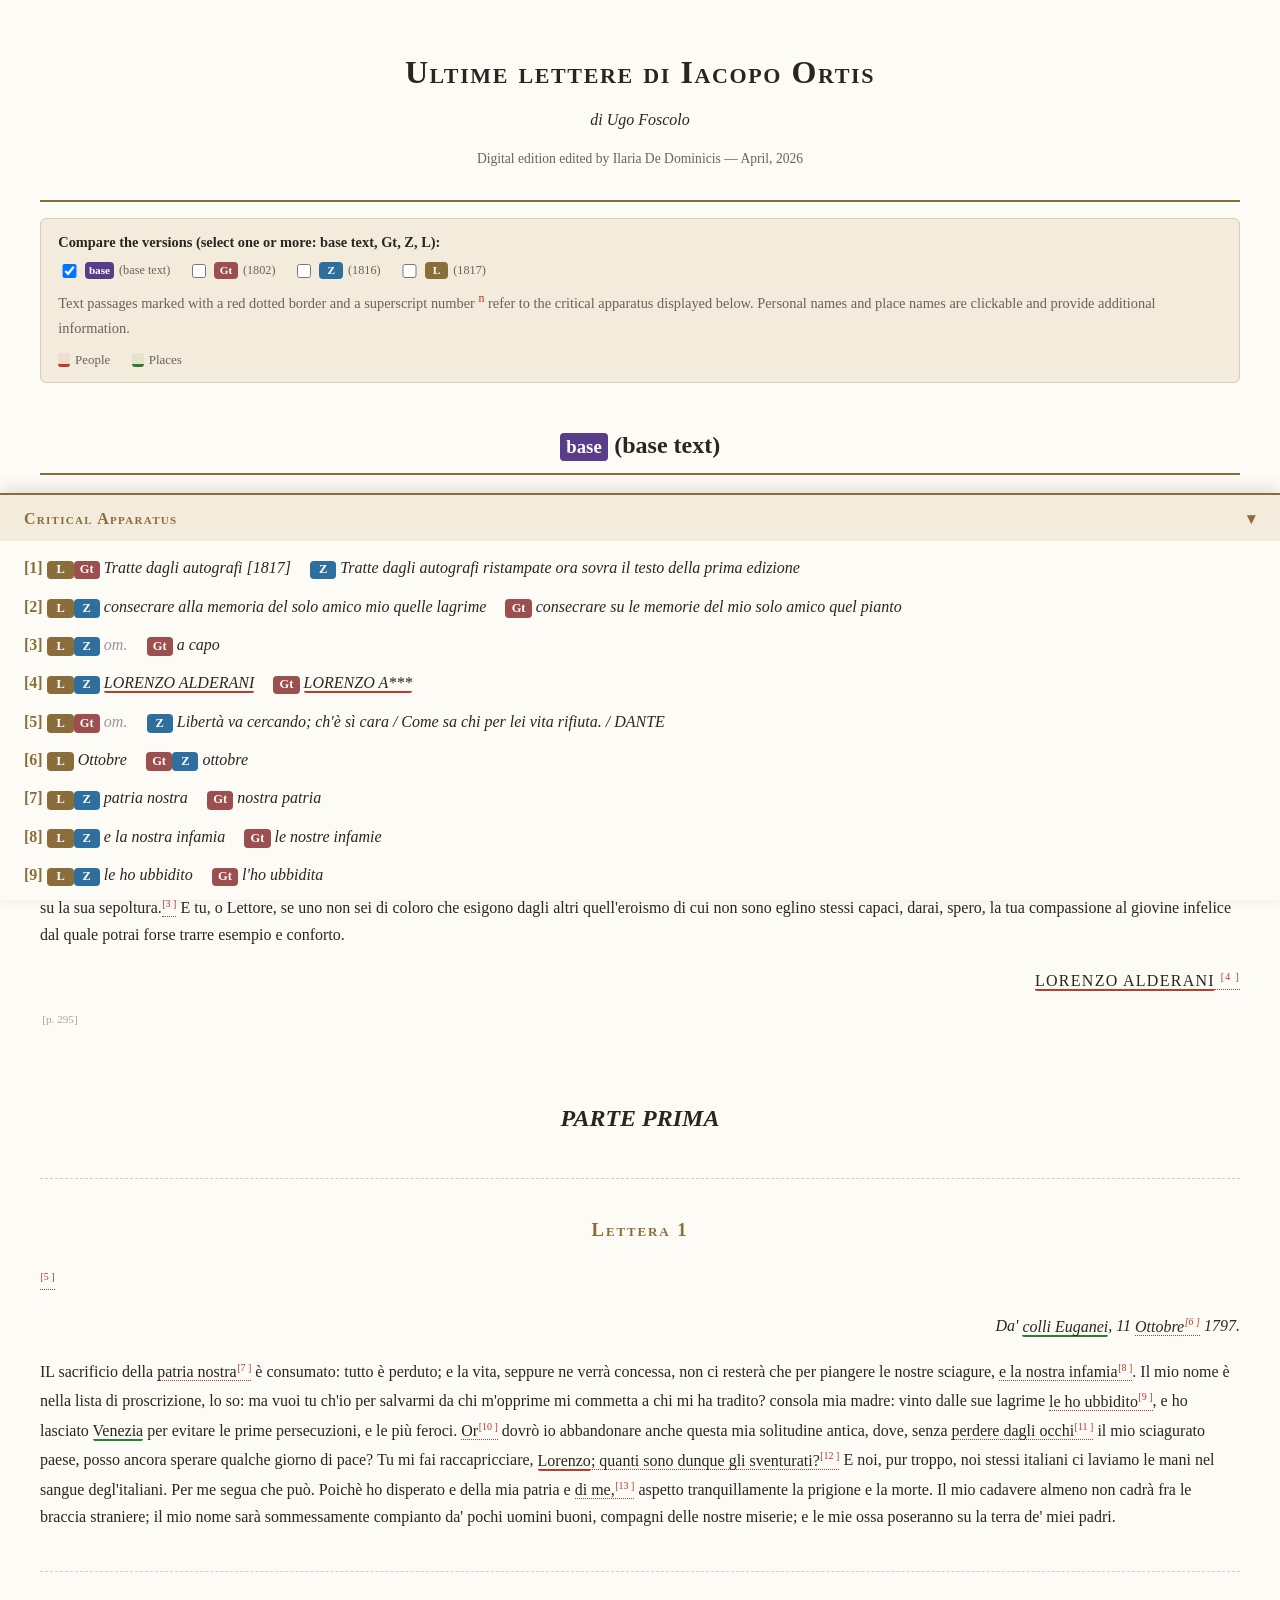
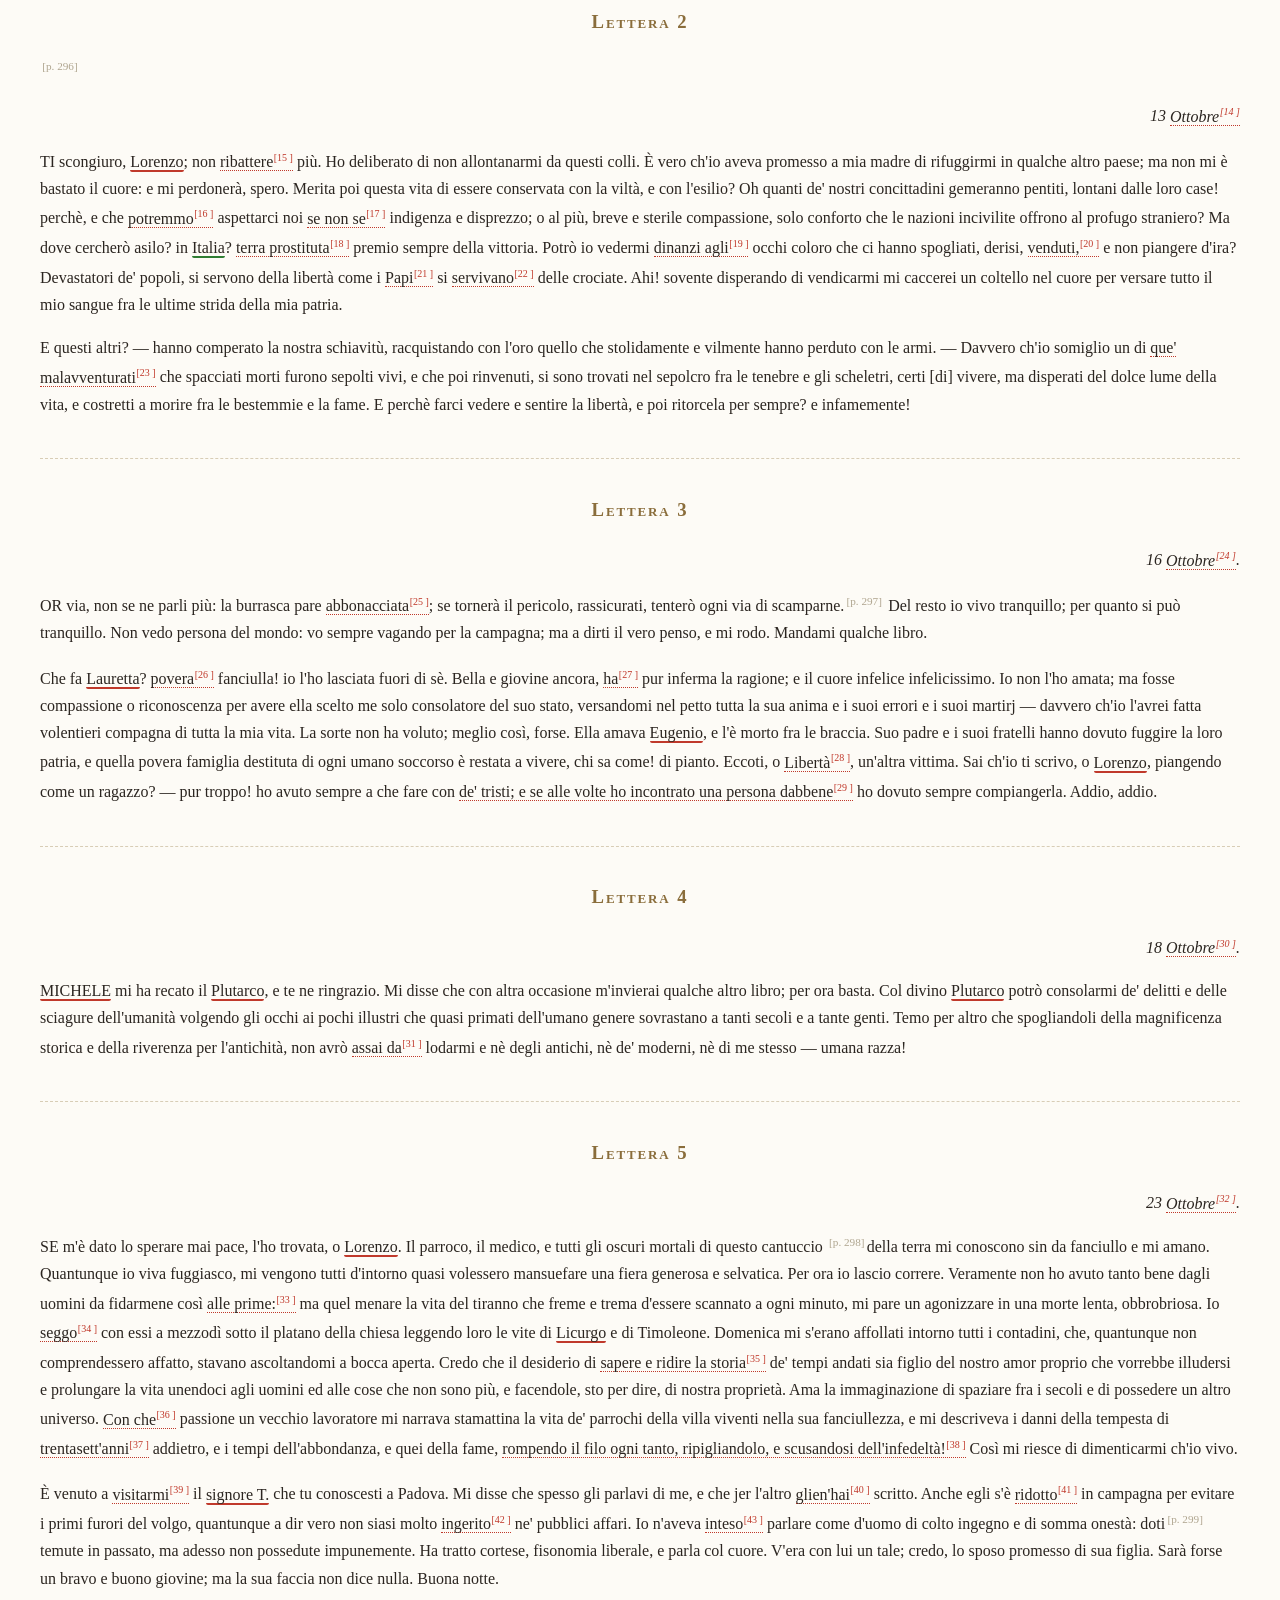
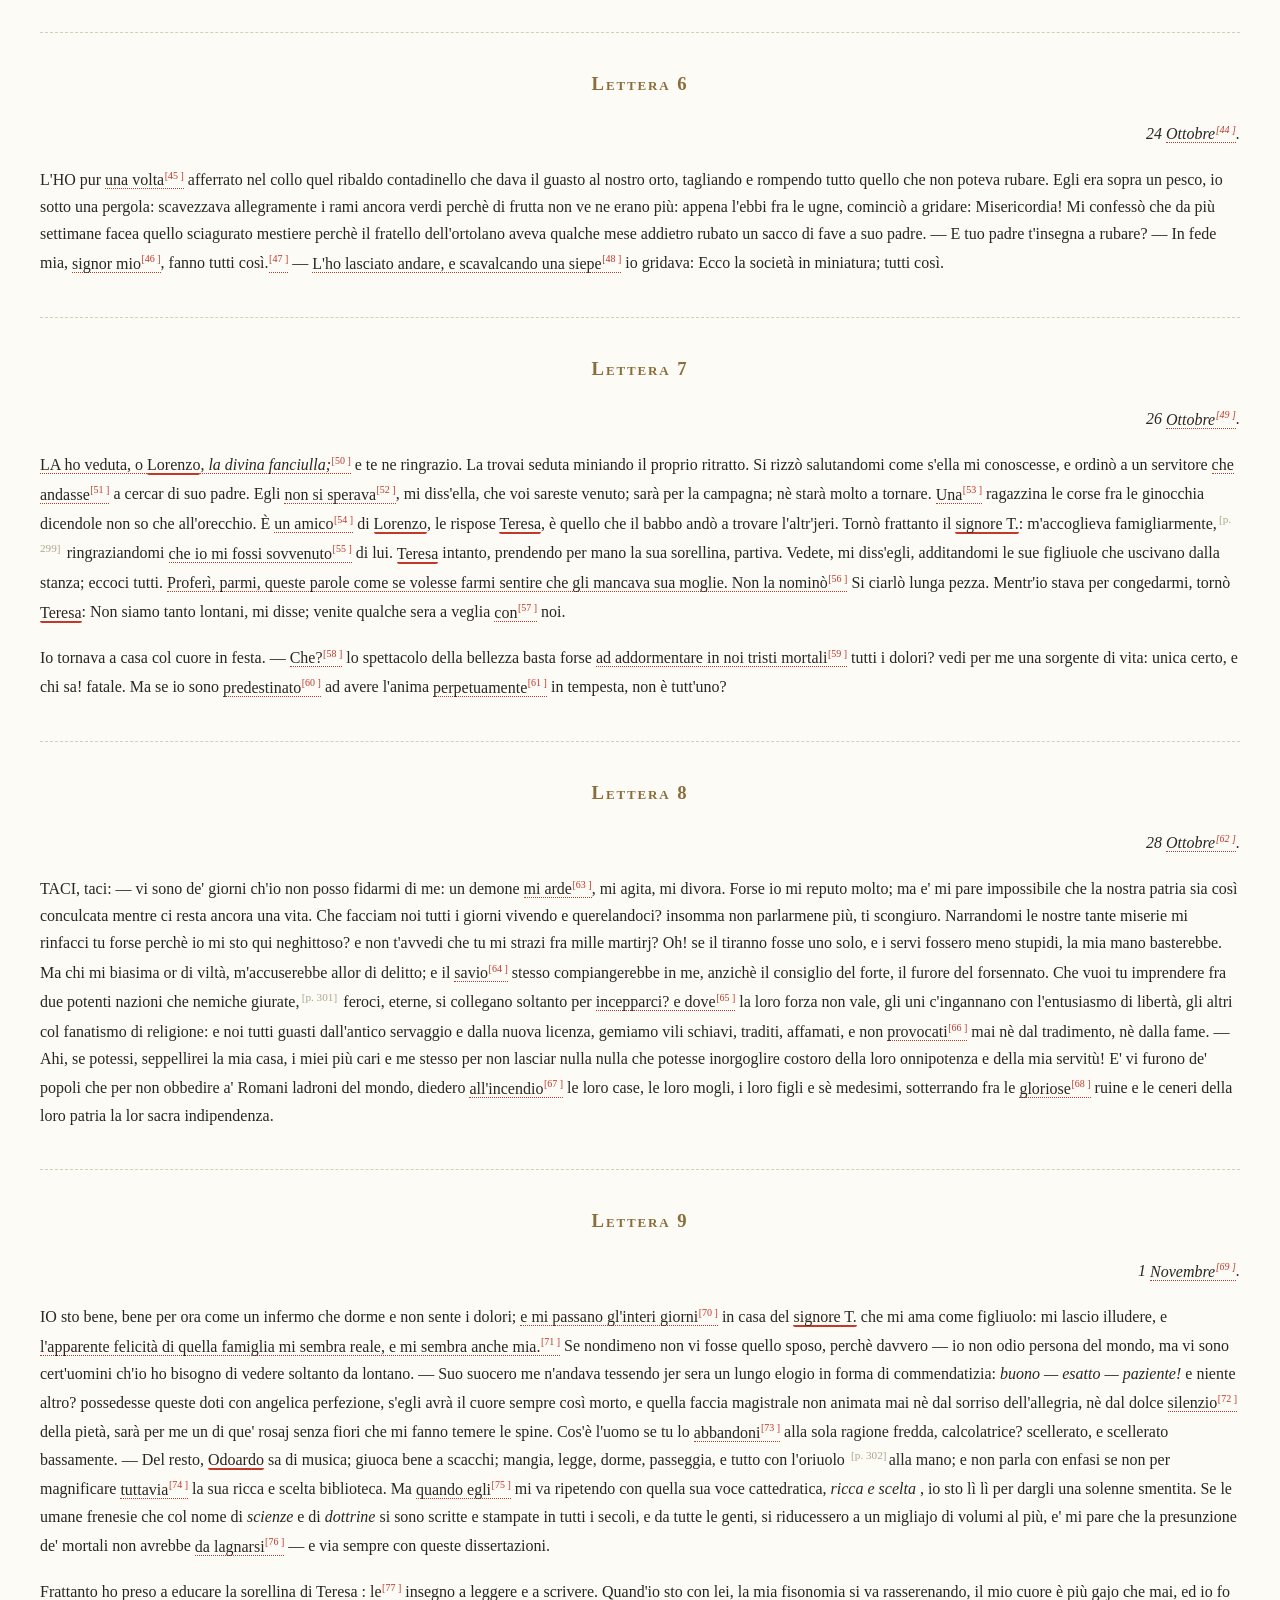
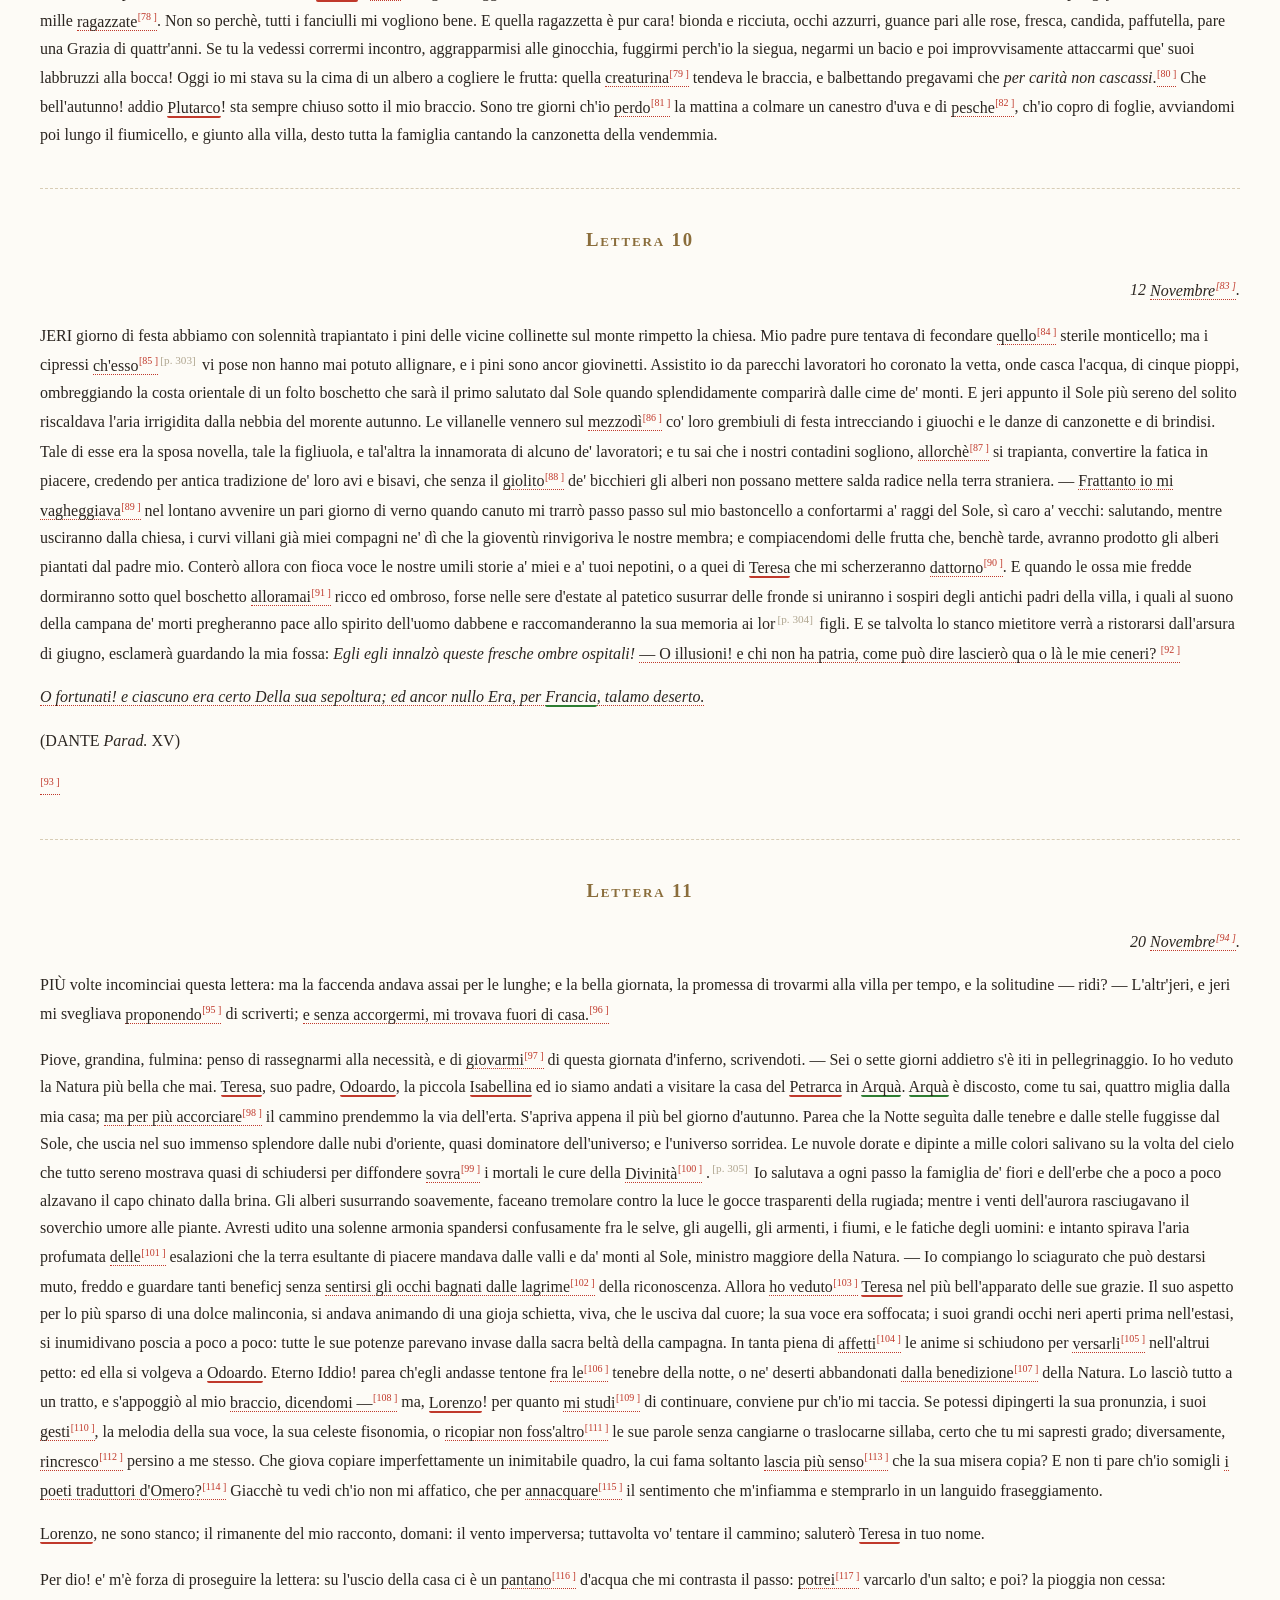
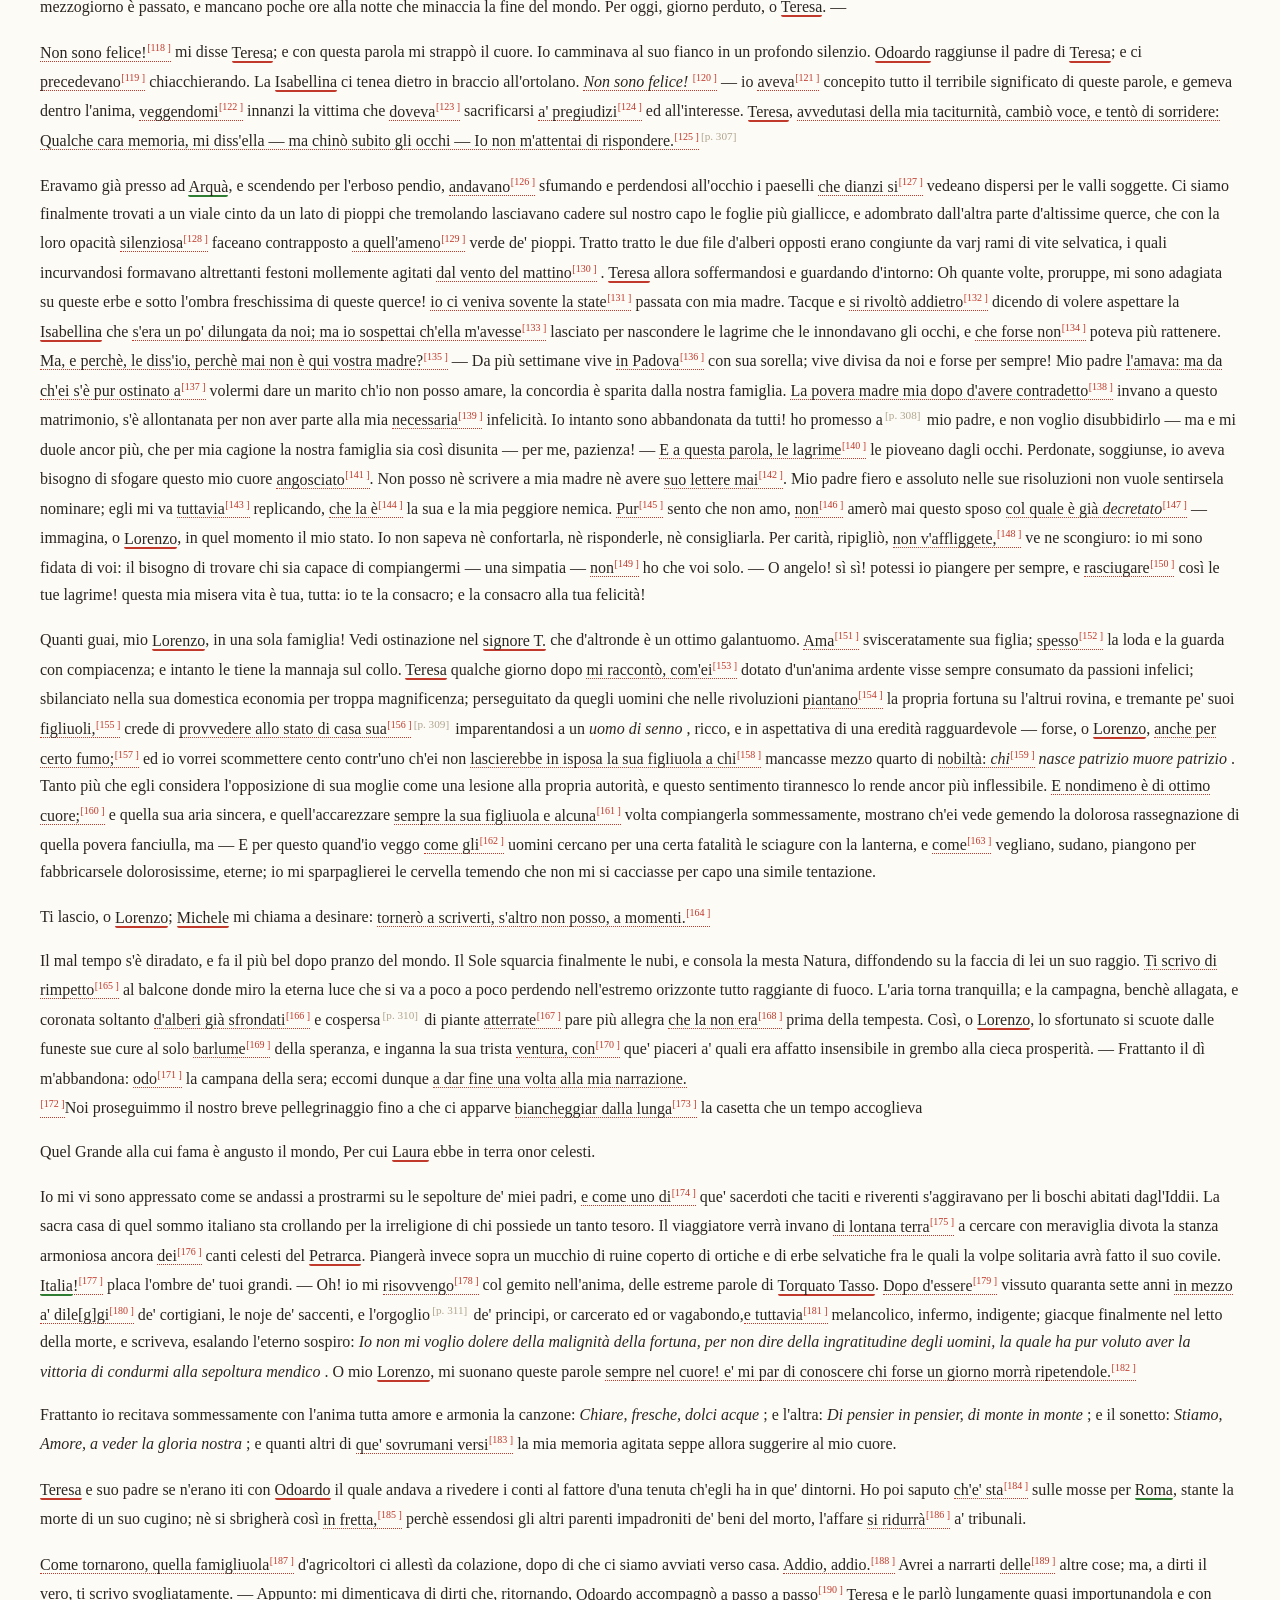
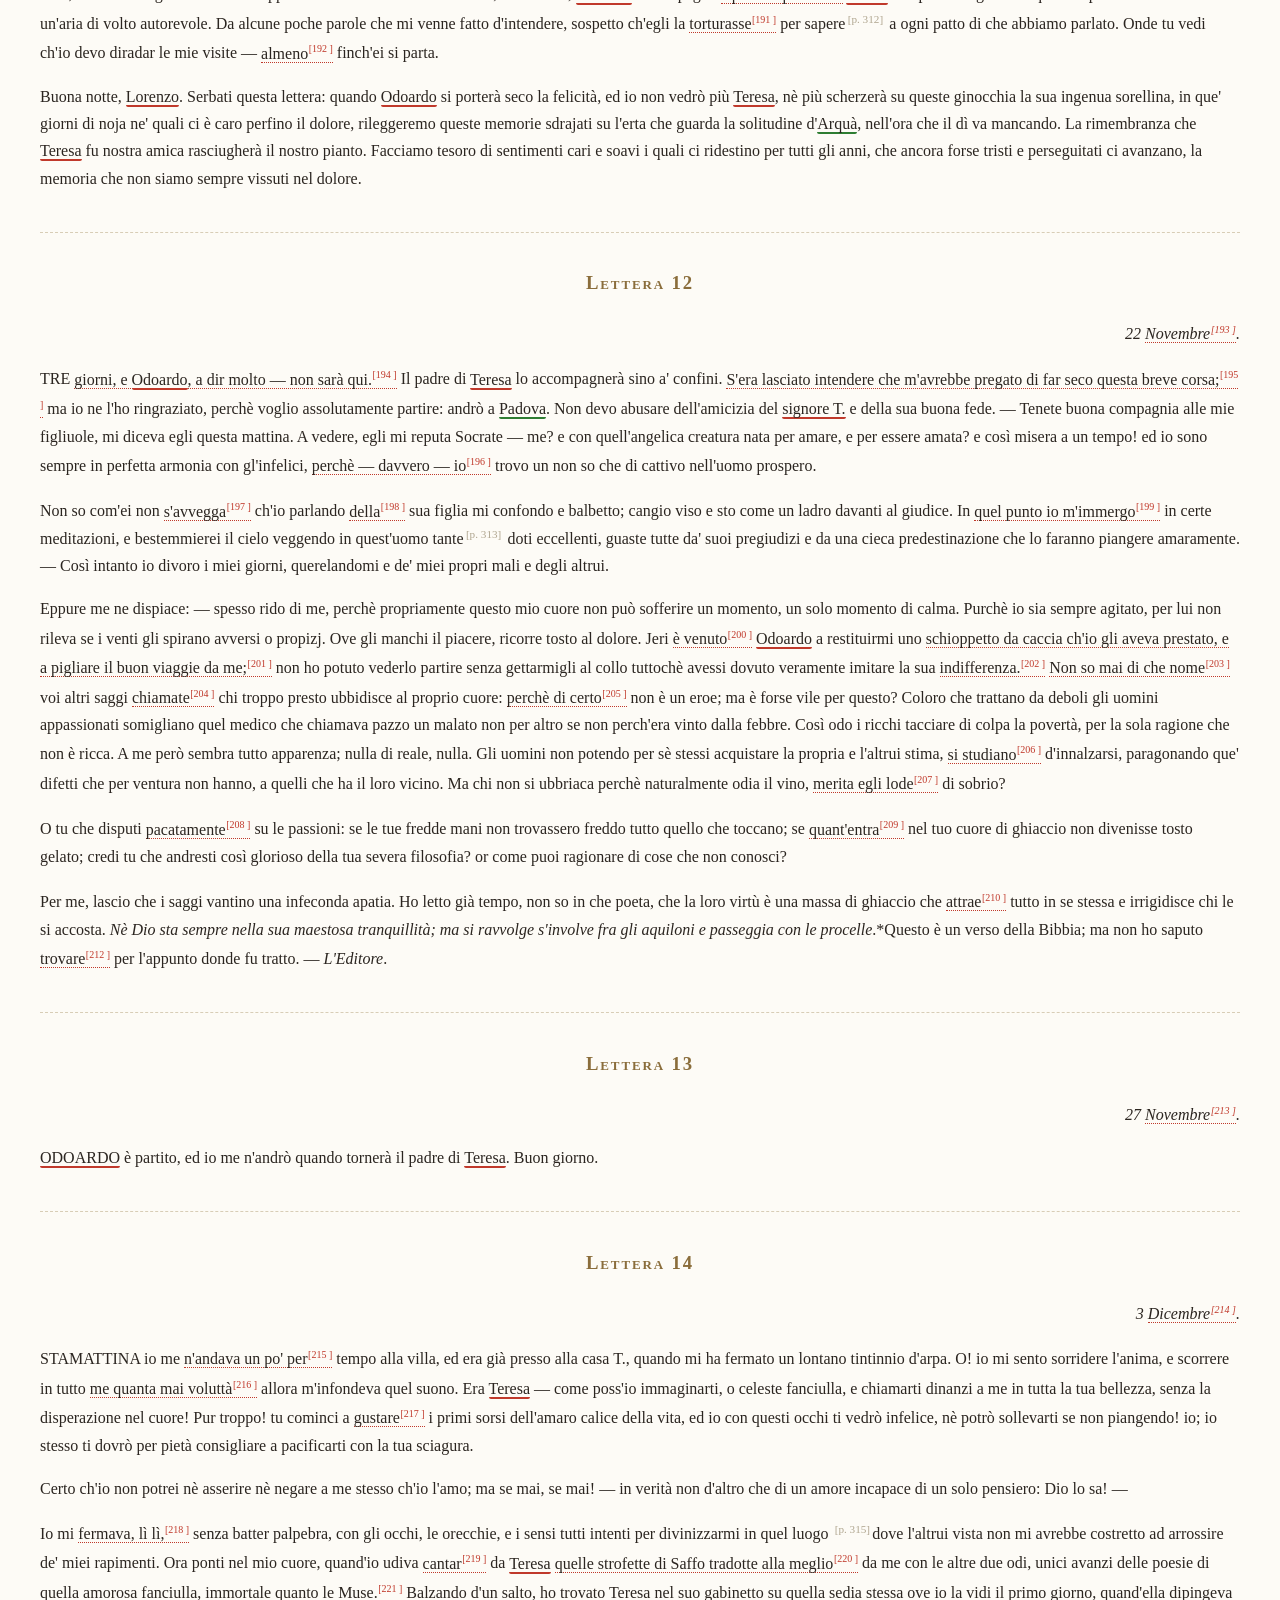
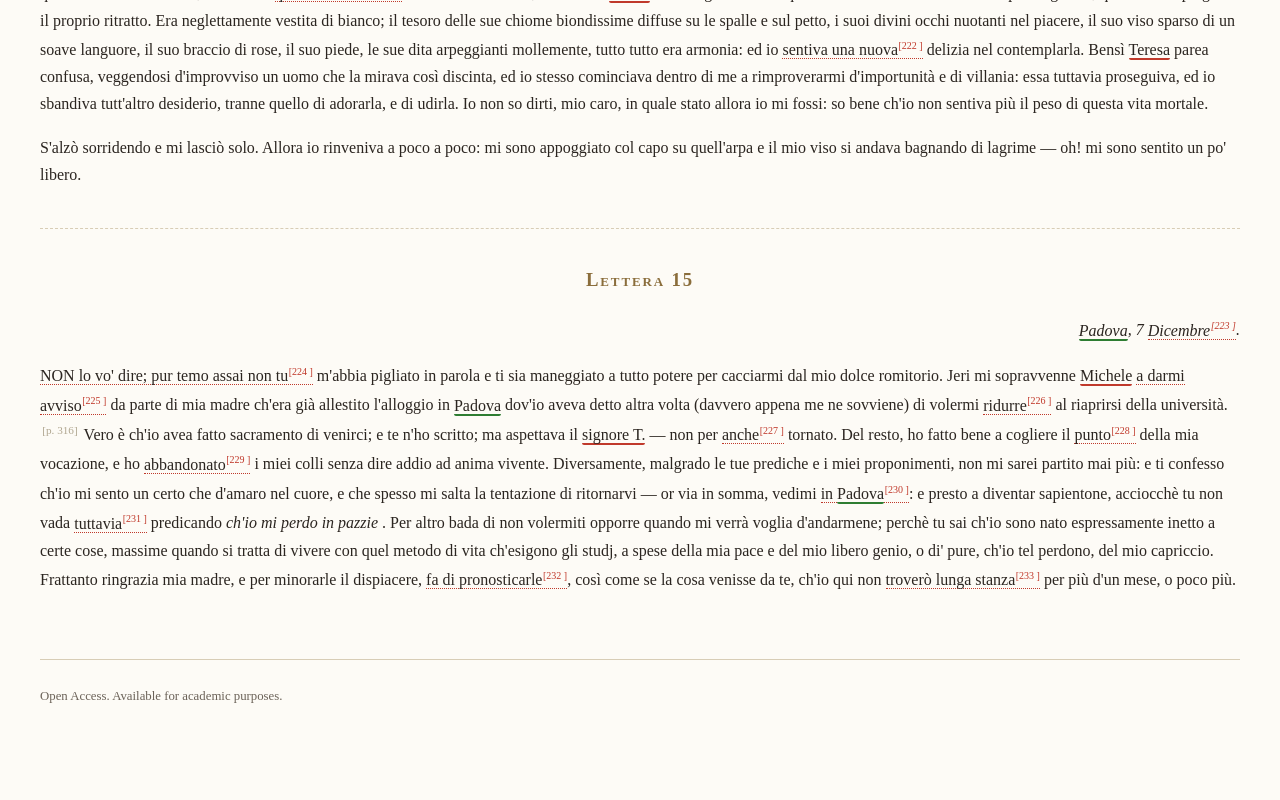
==== commit e0b0302a: "Added more styles to index, fixed .xsl" ====
--- a/viewer_edition.html
+++ b/viewer_edition.html
@@ -46,7 +46,7 @@
     .entity-place:hover, .entity-place:focus { background: rgba(46,125,50,.12); outline: none; } /*
     ---- apparatus references in the running text ---- */ .app-locus { border-bottom: 1px dotted
     #c0392b; } .app-ref a { text-decoration: none; color: #c0392b; font-size: .75em; margin-left:
-    .05em; } .apparatus { position: fixed; left: 0; right: 0; bottom: 0; background: #fdfbf6;
+    .05em; } .apparatus { position: fixed; left: 0; right: 0; bottom: 0; background: #fdfbf6; 
     border-top: 2px solid #8a6d3b; box-shadow: 0 -4px 16px rgba(0,0,0,.12); z-index: 80; max-height:
     45vh; display: flex; flex-direction: column; } .apparatus-header { display: flex;
     justify-content: space-between; align-items: center; padding: .6em 1.5em; cursor: pointer;
@@ -73,7 +73,7 @@
 <header class="page-header"><h1>Ultime lettere di Iacopo Ortis</h1>
 <p class="author"> di Ugo Foscolo</p>
 <p class="edition-info"> Digital edition edited by Ilaria De Dominicis — April, 2026</p></header><section class="controls"><p class="controls-label">Compare the versions (select one or more: base text, Gt, Z, L):
-</p>
+          </p>
 <div class="controls-buttons">
 <label class="wit-toggle-label"><input type="checkbox" class="wit-toggle" value="base" checked><span class="wit-badge wit-badge-base">base</span><span class="wit-date">(base text)</span></label><label class="wit-toggle-label"><input type="checkbox" class="wit-toggle" value="Gt"><span class="wit-badge wit-badge-Gt">Gt</span><span class="wit-date">(1802)</span></label><label class="wit-toggle-label"><input type="checkbox" class="wit-toggle" value="Z"><span class="wit-badge wit-badge-Z">Z</span><span class="wit-date">(1816)</span></label><label class="wit-toggle-label"><input type="checkbox" class="wit-toggle" value="L"><span class="wit-badge wit-badge-L">L</span><span class="wit-date">(1817)</span></label>
 </div>
@@ -96,17 +96,17 @@
                             <em>Tratte dagli autografi</em>
                         </p>
                         <p>[1817]</p>
-                    <sup class="app-ref"><a href="#app-1" title="Vedi apparato critico, nota 1">[1
+                    <sup class="app-ref"><a href="#app-1" title="See Critical Apparatus, Note 1">[1
     ]</a></sup>
 </div>
             </section>
             <section class="div1 div1-dedica">
-                <span class="pb" title="Inizio pagina 293 dell'edizione di riferimento">[p. 293]</span>
+                <span class="pb" title="Beginning of page 293 of the reference edition">[p. 293]</span>
                 <h2>AL LETTORE</h2>
                 <p>PUBBLICANDO queste lettere, io tento di erigere un monumento alla virtù
-                    sconosciuta; e di <span class="app-locus">consecrare alla memoria del solo amico mio quelle lagrime<sup class="app-ref"><a href="#app-2" title="Vedi apparato critico, nota 2">[2
+                    sconosciuta; e di <span class="app-locus">consecrare alla memoria del solo amico mio quelle lagrime<sup class="app-ref"><a href="#app-2" title="See Critical Apparatus, Note 2">[2
     ]</a></sup></span>,
-                    che ora mi si vieta di spargere su la sua sepoltura.<span class="app-locus"><sup class="app-ref"><a href="#app-3" title="Vedi apparato critico, nota 3">[3
+                    che ora mi si vieta di spargere su la sua sepoltura.<span class="app-locus"><sup class="app-ref"><a href="#app-3" title="See Critical Apparatus, Note 3">[3
     ]</a></sup></span> E tu, o
                     Lettore, se uno non sei di coloro che esigono dagli altri quell'eroismo di cui
                     non sono eglino stessi capaci, darai, spero, la tua compassione al giovine
@@ -115,46 +115,46 @@
                     <p class="signed">
                         <span class="app-locus">
                                 <span class="entity entity-person" data-entity="LA" tabindex="0" role="button">LORENZO ALDERANI</span>
-                            <sup class="app-ref"><a href="#app-4" title="Vedi apparato critico, nota 4">[4
+                            <sup class="app-ref"><a href="#app-4" title="See Critical Apparatus, Note 4">[4
     ]</a></sup></span>
                     </p>
                 </div>
             </section>
             
             <section class="div1 div1-part">
-                <span class="pb" title="Inizio pagina 295 dell'edizione di riferimento">[p. 295]</span>
+                <span class="pb" title="Beginning of page 295 of the reference edition">[p. 295]</span>
                 <h2 class="part-title">
                     <em>PARTE PRIMA</em>
                 </h2>
                 <article class="epistola" id="lettera-1-base"><h3 class="epistola-num">Lettera 1</h3>
-                    <span class="app-locus"><sup class="app-ref"><a href="#app-5" title="Vedi apparato critico, nota 5">[5
-    ]</a></sup></span>
-                    <div class="opener">
-                        <p class="dateline">Da' <span class="entity entity-place" data-entity="CE" tabindex="0" role="button">colli Euganei</span>, 11 <span class="app-locus">Ottobre<sup class="app-ref"><a href="#app-6" title="Vedi apparato critico, nota 6">[6
+                    <span class="app-locus"><sup class="app-ref"><a href="#app-5" title="See Critical Apparatus, Note 5">[5
+    ]</a></sup></span>
+                    <div class="opener">
+                        <p class="dateline">Da' <span class="entity entity-place" data-entity="CE" tabindex="0" role="button">colli Euganei</span>, 11 <span class="app-locus">Ottobre<sup class="app-ref"><a href="#app-6" title="See Critical Apparatus, Note 6">[6
     ]</a></sup></span>
                             1797.</p>
                     </div>
-                    <p>IL sacrificio della <span class="app-locus">patria nostra<sup class="app-ref"><a href="#app-7" title="Vedi apparato critico, nota 7">[7
+                    <p>IL sacrificio della <span class="app-locus">patria nostra<sup class="app-ref"><a href="#app-7" title="See Critical Apparatus, Note 7">[7
     ]</a></sup></span> è
                         consumato: tutto è perduto; e la vita, seppure ne verrà concessa,
-                        non ci resterà che per piangere le nostre sciagure, <span class="app-locus">e la nostra infamia<sup class="app-ref"><a href="#app-8" title="Vedi apparato critico, nota 8">[8
+                        non ci resterà che per piangere le nostre sciagure, <span class="app-locus">e la nostra infamia<sup class="app-ref"><a href="#app-8" title="See Critical Apparatus, Note 8">[8
     ]</a></sup></span>. Il
                         mio nome è nella lista di proscrizione, lo so: ma vuoi tu ch'io per
                         salvarmi da chi m'opprime mi commetta a chi mi ha tradito? consola <span class="persName-plain">mia
-                            madre</span>: vinto dalle sue lagrime <span class="app-locus">le ho ubbidito<sup class="app-ref"><a href="#app-9" title="Vedi apparato critico, nota 9">[9
+                            madre</span>: vinto dalle sue lagrime <span class="app-locus">le ho ubbidito<sup class="app-ref"><a href="#app-9" title="See Critical Apparatus, Note 9">[9
     ]</a></sup></span>, e ho
                         lasciato <span class="entity entity-place" data-entity="VE" tabindex="0" role="button">Venezia</span> per evitare le prime
-                        persecuzioni, e le più feroci. <span class="app-locus">Or<sup class="app-ref"><a href="#app-10" title="Vedi apparato critico, nota 10">[10
+                        persecuzioni, e le più feroci. <span class="app-locus">Or<sup class="app-ref"><a href="#app-10" title="See Critical Apparatus, Note 10">[10
     ]</a></sup></span> dovrò io
-                        abbandonare anche questa mia solitudine antica, dove, senza <span class="app-locus">perdere dagli occhi<sup class="app-ref"><a href="#app-11" title="Vedi apparato critico, nota 11">[11
+                        abbandonare anche questa mia solitudine antica, dove, senza <span class="app-locus">perdere dagli occhi<sup class="app-ref"><a href="#app-11" title="See Critical Apparatus, Note 11">[11
     ]</a></sup></span> il
                         mio sciagurato paese, posso ancora sperare qualche giorno di pace? Tu mi fai
                         raccapricciare, <span class="app-locus"><span class="entity entity-person" data-entity="LA" tabindex="0" role="button">Lorenzo</span>; quanti sono
-                        dunque gli sventurati?<sup class="app-ref"><a href="#app-12" title="Vedi apparato critico, nota 12">[12
+                        dunque gli sventurati?<sup class="app-ref"><a href="#app-12" title="See Critical Apparatus, Note 12">[12
     ]</a></sup></span>
                         E noi, pur troppo, noi stessi italiani ci laviamo le mani nel sangue
                         degl'italiani. Per me segua che può. Poichè ho disperato e della
-                        mia patria e <span class="app-locus">di me,<sup class="app-ref"><a href="#app-13" title="Vedi apparato critico, nota 13">[13
+                        mia patria e <span class="app-locus">di me,<sup class="app-ref"><a href="#app-13" title="See Critical Apparatus, Note 13">[13
     ]</a></sup></span> aspetto
                         tranquillamente la prigione e la morte. Il mio cadavere almeno non
                         cadrà fra le braccia straniere; il mio nome sarà sommessamente
@@ -162,38 +162,38 @@
                         ossa poseranno su la terra de' miei padri.</p>
                 </article>
                 <article class="epistola" id="lettera-2-base"><h3 class="epistola-num">Lettera 2</h3>
-                    <span class="pb" title="Inizio pagina 296 dell'edizione di riferimento">[p. 296]</span>
-                    <div class="opener">
-                        <p class="dateline">13 <span class="app-locus">Ottobre<sup class="app-ref"><a href="#app-14" title="Vedi apparato critico, nota 14">[14
+                    <span class="pb" title="Beginning of page 296 of the reference edition">[p. 296]</span>
+                    <div class="opener">
+                        <p class="dateline">13 <span class="app-locus">Ottobre<sup class="app-ref"><a href="#app-14" title="See Critical Apparatus, Note 14">[14
     ]</a></sup></span></p>
                     </div>
-                    <p>TI scongiuro, <span class="entity entity-person" data-entity="LA" tabindex="0" role="button">Lorenzo</span>; non <span class="app-locus">ribattere<sup class="app-ref"><a href="#app-15" title="Vedi apparato critico, nota 15">[15
+                    <p>TI scongiuro, <span class="entity entity-person" data-entity="LA" tabindex="0" role="button">Lorenzo</span>; non <span class="app-locus">ribattere<sup class="app-ref"><a href="#app-15" title="See Critical Apparatus, Note 15">[15
     ]</a></sup></span> più.
                         Ho deliberato di non allontanarmi da questi colli. È vero ch'io aveva
                         promesso a <span class="persName-plain">mia madre</span> di rifuggirmi in qualche
                         altro paese; ma non mi è bastato il cuore: e mi perdonerà, spero.
                         Merita poi questa vita di essere conservata con la viltà, e con
                         l'esilio? Oh quanti de' nostri concittadini gemeranno pentiti, lontani dalle
-                        loro case! perchè, e che <span class="app-locus">potremmo<sup class="app-ref"><a href="#app-16" title="Vedi apparato critico, nota 16">[16
+                        loro case! perchè, e che <span class="app-locus">potremmo<sup class="app-ref"><a href="#app-16" title="See Critical Apparatus, Note 16">[16
     ]</a></sup></span> aspettarci
-                        noi <span class="app-locus">se non se<sup class="app-ref"><a href="#app-17" title="Vedi apparato critico, nota 17">[17
+                        noi <span class="app-locus">se non se<sup class="app-ref"><a href="#app-17" title="See Critical Apparatus, Note 17">[17
     ]</a></sup></span> indigenza e
                         disprezzo; o al più, breve e sterile compassione, solo conforto che le
                         nazioni incivilite offrono al profugo straniero? Ma dove cercherò
-                        asilo? in <span class="entity entity-place" data-entity="IT" tabindex="0" role="button">Italia</span>? <span class="app-locus">terra prostituta<sup class="app-ref"><a href="#app-18" title="Vedi apparato critico, nota 18">[18
-    ]</a></sup></span>
-                        premio sempre della vittoria. Potrò io vedermi <span class="app-locus">dinanzi agli<sup class="app-ref"><a href="#app-19" title="Vedi apparato critico, nota 19">[19
+                        asilo? in <span class="entity entity-place" data-entity="IT" tabindex="0" role="button">Italia</span>? <span class="app-locus">terra prostituta<sup class="app-ref"><a href="#app-18" title="See Critical Apparatus, Note 18">[18
+    ]</a></sup></span>
+                        premio sempre della vittoria. Potrò io vedermi <span class="app-locus">dinanzi agli<sup class="app-ref"><a href="#app-19" title="See Critical Apparatus, Note 19">[19
     ]</a></sup></span> occhi
-                        coloro che ci hanno spogliati, derisi, <span class="app-locus">venduti,<sup class="app-ref"><a href="#app-20" title="Vedi apparato critico, nota 20">[20
+                        coloro che ci hanno spogliati, derisi, <span class="app-locus">venduti,<sup class="app-ref"><a href="#app-20" title="See Critical Apparatus, Note 20">[20
     ]</a></sup></span> e non piangere
-                        d'ira? Devastatori de' popoli, si servono della libertà come i <span class="app-locus">Papi<sup class="app-ref"><a href="#app-21" title="Vedi apparato critico, nota 21">[21
-    ]</a></sup></span> si <span class="app-locus">servivano<sup class="app-ref"><a href="#app-22" title="Vedi apparato critico, nota 22">[22
+                        d'ira? Devastatori de' popoli, si servono della libertà come i <span class="app-locus">Papi<sup class="app-ref"><a href="#app-21" title="See Critical Apparatus, Note 21">[21
+    ]</a></sup></span> si <span class="app-locus">servivano<sup class="app-ref"><a href="#app-22" title="See Critical Apparatus, Note 22">[22
     ]</a></sup></span> delle
                         crociate. Ahi! sovente disperando di vendicarmi mi caccerei un coltello nel
                         cuore per versare tutto il mio sangue fra le ultime strida della mia patria.</p>
                     <p> E questi altri? — hanno comperato la nostra schiavitù,
                         racquistando con l'oro quello che stolidamente e vilmente hanno perduto con
-                        le armi. — Davvero ch'io somiglio un di <span class="app-locus">que' malavventurati<sup class="app-ref"><a href="#app-23" title="Vedi apparato critico, nota 23">[23
+                        le armi. — Davvero ch'io somiglio un di <span class="app-locus">que' malavventurati<sup class="app-ref"><a href="#app-23" title="See Critical Apparatus, Note 23">[23
     ]</a></sup></span> che
                         spacciati morti furono sepolti vivi, e che poi rinvenuti, si sono trovati
                         nel sepolcro fra le tenebre e gli scheletri, certi [di] vivere,
@@ -203,17 +203,17 @@
                 </article>
                 <article class="epistola" id="lettera-3-base"><h3 class="epistola-num">Lettera 3</h3>
                     <div class="opener">
-                        <p class="dateline">16 <span class="app-locus">Ottobre<sup class="app-ref"><a href="#app-24" title="Vedi apparato critico, nota 24">[24
+                        <p class="dateline">16 <span class="app-locus">Ottobre<sup class="app-ref"><a href="#app-24" title="See Critical Apparatus, Note 24">[24
     ]</a></sup></span>.</p>
                     </div>
-                    <p>OR via, non se ne parli più: la burrasca pare <span class="app-locus">abbonacciata<sup class="app-ref"><a href="#app-25" title="Vedi apparato critico, nota 25">[25
+                    <p>OR via, non se ne parli più: la burrasca pare <span class="app-locus">abbonacciata<sup class="app-ref"><a href="#app-25" title="See Critical Apparatus, Note 25">[25
     ]</a></sup></span>; se
-                        tornerà il pericolo, rassicurati, tenterò ogni via di scamparne.<span class="pb" title="Inizio pagina 297 dell'edizione di riferimento">[p. 297]</span> Del resto io vivo tranquillo; per quanto si può
+                        tornerà il pericolo, rassicurati, tenterò ogni via di scamparne.<span class="pb" title="Beginning of page 297 of the reference edition">[p. 297]</span> Del resto io vivo tranquillo; per quanto si può
                         tranquillo. Non vedo persona del mondo: vo sempre vagando per la campagna;
                         ma a dirti il vero penso, e mi rodo. Mandami qualche libro.</p>
-                    <p>Che fa <span class="entity entity-person" data-entity="LR" tabindex="0" role="button">Lauretta</span>? <span class="app-locus">povera<sup class="app-ref"><a href="#app-26" title="Vedi apparato critico, nota 26">[26
+                    <p>Che fa <span class="entity entity-person" data-entity="LR" tabindex="0" role="button">Lauretta</span>? <span class="app-locus">povera<sup class="app-ref"><a href="#app-26" title="See Critical Apparatus, Note 26">[26
     ]</a></sup></span> fanciulla!
-                        io l'ho lasciata fuori di sè. Bella e giovine ancora, <span class="app-locus">ha<sup class="app-ref"><a href="#app-27" title="Vedi apparato critico, nota 27">[27
+                        io l'ho lasciata fuori di sè. Bella e giovine ancora, <span class="app-locus">ha<sup class="app-ref"><a href="#app-27" title="See Critical Apparatus, Note 27">[27
     ]</a></sup></span> pur inferma
                         la ragione; e il cuore infelice infelicissimo. Io non l'ho amata; ma fosse
                         compassione o riconoscenza per avere ella scelto me solo consolatore del suo
@@ -223,18 +223,18 @@
                             Eugenio</span>, e l'è morto fra le braccia. Suo padre e i suoi
                         fratelli hanno dovuto fuggire la loro patria, e quella povera famiglia
                         destituta di ogni umano soccorso è restata a vivere, chi sa come! di
-                        pianto. Eccoti, o <span class="app-locus">Libertà<sup class="app-ref"><a href="#app-28" title="Vedi apparato critico, nota 28">[28
+                        pianto. Eccoti, o <span class="app-locus">Libertà<sup class="app-ref"><a href="#app-28" title="See Critical Apparatus, Note 28">[28
     ]</a></sup></span>, un'altra
                         vittima. Sai ch'io ti scrivo, o <span class="entity entity-person" data-entity="LA" tabindex="0" role="button">Lorenzo</span>,
                         piangendo come un ragazzo? — pur troppo! ho avuto sempre a che fare
                         con <span class="app-locus">de' tristi; e se alle volte ho
-                                incontrato una persona dabbene<sup class="app-ref"><a href="#app-29" title="Vedi apparato critico, nota 29">[29
+                                incontrato una persona dabbene<sup class="app-ref"><a href="#app-29" title="See Critical Apparatus, Note 29">[29
     ]</a></sup></span> ho dovuto sempre compiangerla.
                         Addio, addio.</p>
                 </article>
                 <article class="epistola" id="lettera-4-base"><h3 class="epistola-num">Lettera 4</h3>
                     <div class="opener">
-                        <p class="dateline">18 <span class="app-locus">Ottobre<sup class="app-ref"><a href="#app-30" title="Vedi apparato critico, nota 30">[30
+                        <p class="dateline">18 <span class="app-locus">Ottobre<sup class="app-ref"><a href="#app-30" title="See Critical Apparatus, Note 30">[30
     ]</a></sup></span>.</p>
                     </div>
                     <p><span class="entity entity-person" data-entity="MI" tabindex="0" role="button">MICHELE</span> mi ha recato il <span class="entity entity-person" data-entity="PL" tabindex="0" role="button">
@@ -244,57 +244,57 @@
                         dell'umanità volgendo gli occhi ai pochi illustri che quasi primati
                         dell'umano genere sovrastano a tanti secoli e a tante genti. Temo per altro
                         che spogliandoli della magnificenza storica e della riverenza per
-                        l'antichità, non avrò <span class="app-locus">assai da<sup class="app-ref"><a href="#app-31" title="Vedi apparato critico, nota 31">[31
+                        l'antichità, non avrò <span class="app-locus">assai da<sup class="app-ref"><a href="#app-31" title="See Critical Apparatus, Note 31">[31
     ]</a></sup></span> lodarmi e
                         nè degli antichi, nè de' moderni, nè di me stesso —
                         umana razza!</p>
                 </article>
                 <article class="epistola" id="lettera-5-base"><h3 class="epistola-num">Lettera 5</h3>
                     <div class="opener">
-                        <p class="dateline">23 <span class="app-locus">Ottobre<sup class="app-ref"><a href="#app-32" title="Vedi apparato critico, nota 32">[32
+                        <p class="dateline">23 <span class="app-locus">Ottobre<sup class="app-ref"><a href="#app-32" title="See Critical Apparatus, Note 32">[32
     ]</a></sup></span>.</p>
                     </div>
                     <p>SE m'è dato lo sperare mai pace, l'ho trovata, o <span class="entity entity-person" data-entity="LA" tabindex="0" role="button">
                         Lorenzo</span>. Il parroco, il medico, e tutti gli oscuri mortali di
-                        questo cantuccio <span class="pb" title="Inizio pagina 298 dell'edizione di riferimento">[p. 298]</span>della terra mi conoscono sin da fanciullo e
+                        questo cantuccio <span class="pb" title="Beginning of page 298 of the reference edition">[p. 298]</span>della terra mi conoscono sin da fanciullo e
                         mi amano. Quantunque io viva fuggiasco, mi vengono tutti d'intorno quasi
                         volessero mansuefare una fiera generosa e selvatica. Per ora io lascio
                         correre. Veramente non ho avuto tanto bene dagli uomini da fidarmene
-                        così <span class="app-locus">alle prime:<sup class="app-ref"><a href="#app-33" title="Vedi apparato critico, nota 33">[33
+                        così <span class="app-locus">alle prime:<sup class="app-ref"><a href="#app-33" title="See Critical Apparatus, Note 33">[33
     ]</a></sup></span> ma quel
                         menare la vita del tiranno che freme e trema d'essere scannato a ogni
-                        minuto, mi pare un agonizzare in una morte lenta, obbrobriosa. Io <span class="app-locus">seggo<sup class="app-ref"><a href="#app-34" title="Vedi apparato critico, nota 34">[34
+                        minuto, mi pare un agonizzare in una morte lenta, obbrobriosa. Io <span class="app-locus">seggo<sup class="app-ref"><a href="#app-34" title="See Critical Apparatus, Note 34">[34
     ]</a></sup></span> con essi a
                         mezzodì sotto il platano della chiesa leggendo loro le vite di <span class="entity entity-person" data-entity="LC" tabindex="0" role="button">
                             Licurgo</span> e di <span class="persName-plain">Timoleone</span>.
                         Domenica mi s'erano affollati intorno tutti i contadini, che, quantunque non
                         comprendessero affatto, stavano ascoltandomi a bocca aperta. Credo che il
-                        desiderio di <span class="app-locus">sapere e ridire la storia<sup class="app-ref"><a href="#app-35" title="Vedi apparato critico, nota 35">[35
+                        desiderio di <span class="app-locus">sapere e ridire la storia<sup class="app-ref"><a href="#app-35" title="See Critical Apparatus, Note 35">[35
     ]</a></sup></span> de'
                         tempi andati sia figlio del nostro amor proprio che vorrebbe illudersi e
                         prolungare la vita unendoci agli uomini ed alle cose che non sono più,
                         e facendole, sto per dire, di nostra proprietà. Ama la immaginazione di
-                        spaziare fra i secoli e di possedere un altro universo. <span class="app-locus">Con che<sup class="app-ref"><a href="#app-36" title="Vedi apparato critico, nota 36">[36
+                        spaziare fra i secoli e di possedere un altro universo. <span class="app-locus">Con che<sup class="app-ref"><a href="#app-36" title="See Critical Apparatus, Note 36">[36
     ]</a></sup></span> passione
                         un vecchio lavoratore mi narrava stamattina la vita de' parrochi della villa
-                        viventi nella sua fanciullezza, e mi descriveva i danni della tempesta di <span class="app-locus">trentasett'anni<sup class="app-ref"><a href="#app-37" title="Vedi apparato critico, nota 37">[37
+                        viventi nella sua fanciullezza, e mi descriveva i danni della tempesta di <span class="app-locus">trentasett'anni<sup class="app-ref"><a href="#app-37" title="See Critical Apparatus, Note 37">[37
     ]</a></sup></span>
                         addietro, e i tempi dell'abbondanza, e quei della fame, <span class="app-locus">rompendo il filo ogni tanto, ripigliandolo, e
                                 scusandosi
-                                dell'infedeltà!<sup class="app-ref"><a href="#app-38" title="Vedi apparato critico, nota 38">[38
+                                dell'infedeltà!<sup class="app-ref"><a href="#app-38" title="See Critical Apparatus, Note 38">[38
     ]</a></sup></span>
                         Così mi riesce di dimenticarmi ch'io vivo.</p>
-                    <p>È venuto a <span class="app-locus">visitarmi<sup class="app-ref"><a href="#app-39" title="Vedi apparato critico, nota 39">[39
+                    <p>È venuto a <span class="app-locus">visitarmi<sup class="app-ref"><a href="#app-39" title="See Critical Apparatus, Note 39">[39
     ]</a></sup></span> il <span class="entity entity-person" data-entity="ST" tabindex="0" role="button">signore T.</span> che tu conoscesti a Padova. Mi disse che
-                        spesso gli parlavi di me, e che jer l'altro <span class="app-locus">glien'hai<sup class="app-ref"><a href="#app-40" title="Vedi apparato critico, nota 40">[40
-    ]</a></sup></span>
-                        scritto. Anche egli s'è <span class="app-locus">ridotto<sup class="app-ref"><a href="#app-41" title="Vedi apparato critico, nota 41">[41
+                        spesso gli parlavi di me, e che jer l'altro <span class="app-locus">glien'hai<sup class="app-ref"><a href="#app-40" title="See Critical Apparatus, Note 40">[40
+    ]</a></sup></span>
+                        scritto. Anche egli s'è <span class="app-locus">ridotto<sup class="app-ref"><a href="#app-41" title="See Critical Apparatus, Note 41">[41
     ]</a></sup></span> in campagna
-                        per evitare i primi furori del volgo, quantunque a dir vero non siasi molto <span class="app-locus">ingerito<sup class="app-ref"><a href="#app-42" title="Vedi apparato critico, nota 42">[42
+                        per evitare i primi furori del volgo, quantunque a dir vero non siasi molto <span class="app-locus">ingerito<sup class="app-ref"><a href="#app-42" title="See Critical Apparatus, Note 42">[42
     ]</a></sup></span> ne'
-                        pubblici affari. Io n'aveva <span class="app-locus">inteso<sup class="app-ref"><a href="#app-43" title="Vedi apparato critico, nota 43">[43
+                        pubblici affari. Io n'aveva <span class="app-locus">inteso<sup class="app-ref"><a href="#app-43" title="See Critical Apparatus, Note 43">[43
     ]</a></sup></span> parlare come
-                        d'uomo di colto ingegno e di somma onestà: doti<span class="pb" title="Inizio pagina 299 dell'edizione di riferimento">[p. 299]</span> temute in
+                        d'uomo di colto ingegno e di somma onestà: doti<span class="pb" title="Beginning of page 299 of the reference edition">[p. 299]</span> temute in
                         passato, ma adesso non possedute impunemente. Ha tratto cortese, fisonomia
                         liberale, e parla col cuore. V'era con lui un tale; credo, lo sposo promesso
                         di sua figlia. Sarà forse un bravo e buono giovine; ma la sua faccia
@@ -302,10 +302,10 @@
                 </article>
                 <article class="epistola" id="lettera-6-base"><h3 class="epistola-num">Lettera 6</h3>
                     <div class="opener">
-                        <p class="dateline">24 <span class="app-locus">Ottobre<sup class="app-ref"><a href="#app-44" title="Vedi apparato critico, nota 44">[44
+                        <p class="dateline">24 <span class="app-locus">Ottobre<sup class="app-ref"><a href="#app-44" title="See Critical Apparatus, Note 44">[44
     ]</a></sup></span>.</p>
                     </div>
-                    <p>L'HO pur <span class="app-locus">una volta<sup class="app-ref"><a href="#app-45" title="Vedi apparato critico, nota 45">[45
+                    <p>L'HO pur <span class="app-locus">una volta<sup class="app-ref"><a href="#app-45" title="See Critical Apparatus, Note 45">[45
     ]</a></sup></span> afferrato
                         nel collo quel ribaldo contadinello che dava il guasto al nostro orto,
                         tagliando e rompendo tutto quello che non poteva rubare. Egli era sopra un
@@ -314,67 +314,67 @@
                         cominciò a gridare: Misericordia! Mi confessò che da più
                         settimane facea quello sciagurato mestiere perchè il fratello
                         dell'ortolano aveva qualche mese addietro rubato un sacco di fave a suo
-                        padre. — E tuo padre t'insegna a rubare? — In fede mia, <span class="app-locus">signor mio<sup class="app-ref"><a href="#app-46" title="Vedi apparato critico, nota 46">[46
+                        padre. — E tuo padre t'insegna a rubare? — In fede mia, <span class="app-locus">signor mio<sup class="app-ref"><a href="#app-46" title="See Critical Apparatus, Note 46">[46
     ]</a></sup></span>, fanno tutti
-                        così.<span class="app-locus"><sup class="app-ref"><a href="#app-47" title="Vedi apparato critico, nota 47">[47
-    ]</a></sup></span>
-                        — <span class="app-locus">L'ho lasciato andare, e scavalcando una siepe<sup class="app-ref"><a href="#app-48" title="Vedi apparato critico, nota 48">[48
+                        così.<span class="app-locus"><sup class="app-ref"><a href="#app-47" title="See Critical Apparatus, Note 47">[47
+    ]</a></sup></span>
+                        — <span class="app-locus">L'ho lasciato andare, e scavalcando una siepe<sup class="app-ref"><a href="#app-48" title="See Critical Apparatus, Note 48">[48
     ]</a></sup></span>
                         io gridava: Ecco la società in miniatura; tutti così.</p>
                 </article>
                 <article class="epistola" id="lettera-7-base"><h3 class="epistola-num">Lettera 7</h3>
                     <div class="opener">
-                        <p class="dateline">26 <span class="app-locus">Ottobre<sup class="app-ref"><a href="#app-49" title="Vedi apparato critico, nota 49">[49
+                        <p class="dateline">26 <span class="app-locus">Ottobre<sup class="app-ref"><a href="#app-49" title="See Critical Apparatus, Note 49">[49
     ]</a></sup></span>.</p>
                     </div>
                     <p>
                         <span class="app-locus">LA ho veduta, o <span class="entity entity-person" data-entity="LA" tabindex="0" role="button">Lorenzo</span>, <em>la divina
-                                    fanciulla;</em><sup class="app-ref"><a href="#app-50" title="Vedi apparato critico, nota 50">[50
+                                    fanciulla;</em><sup class="app-ref"><a href="#app-50" title="See Critical Apparatus, Note 50">[50
     ]</a></sup></span> e te ne ringrazio.
                         La trovai seduta miniando il proprio ritratto. Si rizzò salutandomi
-                        come s'ella mi conoscesse, e ordinò a un servitore <span class="app-locus">che andasse<sup class="app-ref"><a href="#app-51" title="Vedi apparato critico, nota 51">[51
-    ]</a></sup></span>
-                        a cercar di suo padre. Egli <span class="app-locus">non si sperava<sup class="app-ref"><a href="#app-52" title="Vedi apparato critico, nota 52">[52
+                        come s'ella mi conoscesse, e ordinò a un servitore <span class="app-locus">che andasse<sup class="app-ref"><a href="#app-51" title="See Critical Apparatus, Note 51">[51
+    ]</a></sup></span>
+                        a cercar di suo padre. Egli <span class="app-locus">non si sperava<sup class="app-ref"><a href="#app-52" title="See Critical Apparatus, Note 52">[52
     ]</a></sup></span>,
                         mi diss'ella, che voi sareste venuto; sarà per la campagna; nè
-                        starà molto a tornare. <span class="app-locus">Una<sup class="app-ref"><a href="#app-53" title="Vedi apparato critico, nota 53">[53
+                        starà molto a tornare. <span class="app-locus">Una<sup class="app-ref"><a href="#app-53" title="See Critical Apparatus, Note 53">[53
     ]</a></sup></span>
                         ragazzina le corse fra le ginocchia dicendole non so che all'orecchio.
-                        È <span class="app-locus">un amico<sup class="app-ref"><a href="#app-54" title="Vedi apparato critico, nota 54">[54
+                        È <span class="app-locus">un amico<sup class="app-ref"><a href="#app-54" title="See Critical Apparatus, Note 54">[54
     ]</a></sup></span>
                         di <span class="entity entity-person" data-entity="LA" tabindex="0" role="button">Lorenzo</span>, le rispose <span class="entity entity-person" data-entity="TE" tabindex="0" role="button">
                         Teresa</span>, è quello che il babbo andò a trovare
                         l'altr'jeri. Tornò frattanto il <span class="entity entity-person" data-entity="ST" tabindex="0" role="button">signore T.</span>:
-                        m'accoglieva famigliarmente,<span class="pb" title="Inizio pagina 299 dell'edizione di riferimento">[p. 299]</span> ringraziandomi <span class="app-locus">che io mi fossi sovvenuto<sup class="app-ref"><a href="#app-55" title="Vedi apparato critico, nota 55">[55
+                        m'accoglieva famigliarmente,<span class="pb" title="Beginning of page 299 of the reference edition">[p. 299]</span> ringraziandomi <span class="app-locus">che io mi fossi sovvenuto<sup class="app-ref"><a href="#app-55" title="See Critical Apparatus, Note 55">[55
     ]</a></sup></span>
                         di lui. <span class="entity entity-person" data-entity="TE" tabindex="0" role="button">Teresa</span> intanto, prendendo per mano la
                         sua sorellina, partiva. Vedete, mi diss'egli, additandomi le sue figliuole
                         che uscivano dalla stanza; eccoci tutti. <span class="app-locus">Proferì, parmi, queste parole come se volesse
-                                farmi sentire che gli mancava sua moglie. Non la nominò<sup class="app-ref"><a href="#app-56" title="Vedi apparato critico, nota 56">[56
+                                farmi sentire che gli mancava sua moglie. Non la nominò<sup class="app-ref"><a href="#app-56" title="See Critical Apparatus, Note 56">[56
     ]</a></sup></span>
                         Si ciarlò lunga pezza. Mentr'io stava per congedarmi, tornò <span class="entity entity-person" data-entity="TE" tabindex="0" role="button">Teresa</span>: Non siamo tanto lontani, mi disse; venite
-                        qualche sera a veglia <span class="app-locus">con<sup class="app-ref"><a href="#app-57" title="Vedi apparato critico, nota 57">[57
+                        qualche sera a veglia <span class="app-locus">con<sup class="app-ref"><a href="#app-57" title="See Critical Apparatus, Note 57">[57
     ]</a></sup></span>
                         noi. </p>
-                    <p>Io tornava a casa col cuore in festa. — <span class="app-locus">Che?<sup class="app-ref"><a href="#app-58" title="Vedi apparato critico, nota 58">[58
+                    <p>Io tornava a casa col cuore in festa. — <span class="app-locus">Che?<sup class="app-ref"><a href="#app-58" title="See Critical Apparatus, Note 58">[58
     ]</a></sup></span>
                         lo spettacolo della bellezza basta forse <span class="app-locus">ad addormentare in noi tristi
-                                mortali<sup class="app-ref"><a href="#app-59" title="Vedi apparato critico, nota 59">[59
+                                mortali<sup class="app-ref"><a href="#app-59" title="See Critical Apparatus, Note 59">[59
     ]</a></sup></span>
                         tutti i dolori? vedi per me una sorgente di vita: unica certo, e chi sa!
-                        fatale. Ma se io sono <span class="app-locus">predestinato<sup class="app-ref"><a href="#app-60" title="Vedi apparato critico, nota 60">[60
-    ]</a></sup></span>
-                        ad avere l'anima <span class="app-locus">perpetuamente<sup class="app-ref"><a href="#app-61" title="Vedi apparato critico, nota 61">[61
+                        fatale. Ma se io sono <span class="app-locus">predestinato<sup class="app-ref"><a href="#app-60" title="See Critical Apparatus, Note 60">[60
+    ]</a></sup></span>
+                        ad avere l'anima <span class="app-locus">perpetuamente<sup class="app-ref"><a href="#app-61" title="See Critical Apparatus, Note 61">[61
     ]</a></sup></span>
                         in tempesta, non è tutt'uno?</p>
                 </article>
                 <article class="epistola" id="lettera-8-base"><h3 class="epistola-num">Lettera 8</h3>
                     <div class="opener">
-                        <p class="dateline">28 <span class="app-locus">Ottobre<sup class="app-ref"><a href="#app-62" title="Vedi apparato critico, nota 62">[62
+                        <p class="dateline">28 <span class="app-locus">Ottobre<sup class="app-ref"><a href="#app-62" title="See Critical Apparatus, Note 62">[62
     ]</a></sup></span>.</p>
                     </div>
                     <p>TACI, taci: — vi sono de' giorni ch'io non posso fidarmi di me: un
-                        demone <span class="app-locus">mi arde<sup class="app-ref"><a href="#app-63" title="Vedi apparato critico, nota 63">[63
+                        demone <span class="app-locus">mi arde<sup class="app-ref"><a href="#app-63" title="See Critical Apparatus, Note 63">[63
     ]</a></sup></span>,
                         mi agita, mi divora. Forse io mi reputo molto; ma e' mi pare impossibile che
                         la nostra patria sia così conculcata mentre ci resta ancora una vita.
@@ -383,39 +383,39 @@
                         rinfacci tu forse perchè io mi sto qui neghittoso? e non t'avvedi che
                         tu mi strazi fra mille martirj? Oh! se il tiranno fosse uno solo, e i servi
                         fossero meno stupidi, la mia mano basterebbe. Ma chi mi biasima or di
-                        viltà, m'accuserebbe allor di delitto; e il <span class="app-locus">savio<sup class="app-ref"><a href="#app-64" title="Vedi apparato critico, nota 64">[64
+                        viltà, m'accuserebbe allor di delitto; e il <span class="app-locus">savio<sup class="app-ref"><a href="#app-64" title="See Critical Apparatus, Note 64">[64
     ]</a></sup></span>
                         stesso compiangerebbe in me, anzichè il consiglio del forte, il furore
                         del forsennato. Che vuoi tu imprendere fra due potenti nazioni che nemiche
-                        giurate,<span class="pb" title="Inizio pagina 301 dell'edizione di riferimento">[p. 301]</span> feroci, eterne, si collegano soltanto per <span class="app-locus">incepparci? e dove<sup class="app-ref"><a href="#app-65" title="Vedi apparato critico, nota 65">[65
+                        giurate,<span class="pb" title="Beginning of page 301 of the reference edition">[p. 301]</span> feroci, eterne, si collegano soltanto per <span class="app-locus">incepparci? e dove<sup class="app-ref"><a href="#app-65" title="See Critical Apparatus, Note 65">[65
     ]</a></sup></span>
                         la loro forza non vale, gli uni c'ingannano con l'entusiasmo di
                         libertà, gli altri col fanatismo di religione: e noi tutti guasti
                         dall'antico servaggio e dalla nuova licenza, gemiamo vili schiavi, traditi,
-                        affamati, e non <span class="app-locus">provocati<sup class="app-ref"><a href="#app-66" title="Vedi apparato critico, nota 66">[66
+                        affamati, e non <span class="app-locus">provocati<sup class="app-ref"><a href="#app-66" title="See Critical Apparatus, Note 66">[66
     ]</a></sup></span>
                         mai nè dal tradimento, nè dalla fame. — Ahi, se potessi,
                         seppellirei la mia casa, i miei più cari e me stesso per non lasciar
                         nulla nulla che potesse inorgoglire costoro della loro onnipotenza e della
                         mia servitù! E' vi furono de' popoli che per non obbedire a' Romani
-                        ladroni del mondo, diedero <span class="app-locus">all'incendio<sup class="app-ref"><a href="#app-67" title="Vedi apparato critico, nota 67">[67
+                        ladroni del mondo, diedero <span class="app-locus">all'incendio<sup class="app-ref"><a href="#app-67" title="See Critical Apparatus, Note 67">[67
     ]</a></sup></span>
                         le loro case, le loro mogli, i loro figli e sè medesimi, sotterrando
-                        fra le <span class="app-locus">gloriose<sup class="app-ref"><a href="#app-68" title="Vedi apparato critico, nota 68">[68
+                        fra le <span class="app-locus">gloriose<sup class="app-ref"><a href="#app-68" title="See Critical Apparatus, Note 68">[68
     ]</a></sup></span>
                         ruine e le ceneri della loro patria la lor sacra indipendenza.</p>
                 </article>
                 <article class="epistola" id="lettera-9-base"><h3 class="epistola-num">Lettera 9</h3>
                     <div class="opener">
-                        <p class="dateline">1 <span class="app-locus">Novembre<sup class="app-ref"><a href="#app-69" title="Vedi apparato critico, nota 69">[69
+                        <p class="dateline">1 <span class="app-locus">Novembre<sup class="app-ref"><a href="#app-69" title="See Critical Apparatus, Note 69">[69
     ]</a></sup></span>.</p>
                     </div>
-                    <p> IO sto bene, bene per ora come un infermo che dorme e non sente i dolori; <span class="app-locus">e mi passano gl'interi giorni<sup class="app-ref"><a href="#app-70" title="Vedi apparato critico, nota 70">[70
+                    <p> IO sto bene, bene per ora come un infermo che dorme e non sente i dolori; <span class="app-locus">e mi passano gl'interi giorni<sup class="app-ref"><a href="#app-70" title="See Critical Apparatus, Note 70">[70
     ]</a></sup></span>
                         in casa del <span class="entity entity-person" data-entity="ST" tabindex="0" role="button">signore T.</span> che mi ama come
                         figliuolo: mi lascio illudere, e <span class="app-locus">l'apparente felicità di quella famiglia mi sembra
                         reale, e mi sembra
-                                anche mia.<sup class="app-ref"><a href="#app-71" title="Vedi apparato critico, nota 71">[71
+                                anche mia.<sup class="app-ref"><a href="#app-71" title="See Critical Apparatus, Note 71">[71
     ]</a></sup></span>
                         Se nondimeno non vi fosse quello sposo, perchè davvero — io non
                         odio persona del mondo, ma vi sono cert'uomini ch'io ho bisogno di vedere
@@ -423,31 +423,31 @@
                         lungo elogio in forma di commendatizia: <em>buono — esatto — paziente!</em> e niente
                         altro? possedesse queste doti con angelica perfezione, s'egli avrà il
                         cuore sempre così morto, e quella faccia magistrale non animata mai
-                        nè dal sorriso dell'allegria, nè dal dolce <span class="app-locus">silenzio<sup class="app-ref"><a href="#app-72" title="Vedi apparato critico, nota 72">[72
+                        nè dal sorriso dell'allegria, nè dal dolce <span class="app-locus">silenzio<sup class="app-ref"><a href="#app-72" title="See Critical Apparatus, Note 72">[72
     ]</a></sup></span>
                         della pietà, sarà per me un di que' rosaj senza fiori che mi fanno
-                        temere le spine. Cos'è l'uomo se tu lo <span class="app-locus">abbandoni<sup class="app-ref"><a href="#app-73" title="Vedi apparato critico, nota 73">[73
+                        temere le spine. Cos'è l'uomo se tu lo <span class="app-locus">abbandoni<sup class="app-ref"><a href="#app-73" title="See Critical Apparatus, Note 73">[73
     ]</a></sup></span>
                         alla sola ragione fredda, calcolatrice? scellerato, e scellerato bassamente.
                         — Del resto, <span class="entity entity-person" data-entity="OD" tabindex="0" role="button">Odoardo</span> sa di musica;
                         giuoca bene a scacchi; mangia, legge, dorme, passeggia, e tutto con
-                        l'oriuolo <span class="pb" title="Inizio pagina 302 dell'edizione di riferimento">[p. 302]</span>alla mano; e non parla con enfasi se non per
-                        magnificare <span class="app-locus">tuttavia<sup class="app-ref"><a href="#app-74" title="Vedi apparato critico, nota 74">[74
-    ]</a></sup></span>
-                        la sua ricca e scelta biblioteca. Ma <span class="app-locus">quando egli<sup class="app-ref"><a href="#app-75" title="Vedi apparato critico, nota 75">[75
+                        l'oriuolo <span class="pb" title="Beginning of page 302 of the reference edition">[p. 302]</span>alla mano; e non parla con enfasi se non per
+                        magnificare <span class="app-locus">tuttavia<sup class="app-ref"><a href="#app-74" title="See Critical Apparatus, Note 74">[74
+    ]</a></sup></span>
+                        la sua ricca e scelta biblioteca. Ma <span class="app-locus">quando egli<sup class="app-ref"><a href="#app-75" title="See Critical Apparatus, Note 75">[75
     ]</a></sup></span>
                         mi va ripetendo con quella sua voce cattedratica, <em>ricca e
                             scelta</em> , io sto lì lì per dargli una solenne smentita. Se
                         le umane frenesie che col nome di <em>scienze</em> e di <em>dottrine</em> si sono scritte e stampate in tutti i
                         secoli, e da tutte le genti, si riducessero a un migliajo di volumi al
-                        più, e' mi pare che la presunzione de' mortali non avrebbe <span class="app-locus">da lagnarsi<sup class="app-ref"><a href="#app-76" title="Vedi apparato critico, nota 76">[76
+                        più, e' mi pare che la presunzione de' mortali non avrebbe <span class="app-locus">da lagnarsi<sup class="app-ref"><a href="#app-76" title="See Critical Apparatus, Note 76">[76
     ]</a></sup></span>
                         — e via sempre con queste dissertazioni. </p>
                     <p> Frattanto ho preso a educare la sorellina di <span class="entity entity-person" data-entity="TE" tabindex="0" role="button">Teresa</span>
-                        : <span class="app-locus">le<sup class="app-ref"><a href="#app-77" title="Vedi apparato critico, nota 77">[77
+                        : <span class="app-locus">le<sup class="app-ref"><a href="#app-77" title="See Critical Apparatus, Note 77">[77
     ]</a></sup></span>
                         insegno a leggere e a scrivere. Quand'io sto con lei, la mia fisonomia si va
-                        rasserenando, il mio cuore è più gajo che mai, ed io fo mille <span class="app-locus">ragazzate<sup class="app-ref"><a href="#app-78" title="Vedi apparato critico, nota 78">[78
+                        rasserenando, il mio cuore è più gajo che mai, ed io fo mille <span class="app-locus">ragazzate<sup class="app-ref"><a href="#app-78" title="See Critical Apparatus, Note 78">[78
     ]</a></sup></span>.
                         Non so perchè, tutti i fanciulli mi vogliono bene. E quella ragazzetta
                         è pur cara! bionda e ricciuta, occhi azzurri, guance pari alle rose,
@@ -455,46 +455,46 @@
                         vedessi corrermi incontro, aggrapparmisi alle ginocchia, fuggirmi perch'io
                         la siegua, negarmi un bacio e poi improvvisamente attaccarmi que' suoi
                         labbruzzi alla bocca! Oggi io mi stava su la cima di un albero a cogliere le
-                        frutta: quella <span class="app-locus">creaturina<sup class="app-ref"><a href="#app-79" title="Vedi apparato critico, nota 79">[79
-    ]</a></sup></span>
-                        tendeva le braccia, e balbettando pregavami che <em>per carità non cascassi</em>.<span class="app-locus"><sup class="app-ref"><a href="#app-80" title="Vedi apparato critico, nota 80">[80
+                        frutta: quella <span class="app-locus">creaturina<sup class="app-ref"><a href="#app-79" title="See Critical Apparatus, Note 79">[79
+    ]</a></sup></span>
+                        tendeva le braccia, e balbettando pregavami che <em>per carità non cascassi</em>.<span class="app-locus"><sup class="app-ref"><a href="#app-80" title="See Critical Apparatus, Note 80">[80
     ]</a></sup></span>
                         Che bell'autunno! addio <span class="entity entity-person" data-entity="PL" tabindex="0" role="button">Plutarco</span>! sta sempre
-                        chiuso sotto il mio braccio. Sono tre giorni ch'io <span class="app-locus">perdo<sup class="app-ref"><a href="#app-81" title="Vedi apparato critico, nota 81">[81
-    ]</a></sup></span>
-                        la mattina a colmare un canestro d'uva e di <span class="app-locus">pesche<sup class="app-ref"><a href="#app-82" title="Vedi apparato critico, nota 82">[82
+                        chiuso sotto il mio braccio. Sono tre giorni ch'io <span class="app-locus">perdo<sup class="app-ref"><a href="#app-81" title="See Critical Apparatus, Note 81">[81
+    ]</a></sup></span>
+                        la mattina a colmare un canestro d'uva e di <span class="app-locus">pesche<sup class="app-ref"><a href="#app-82" title="See Critical Apparatus, Note 82">[82
     ]</a></sup></span>,
                         ch'io copro di foglie, avviandomi poi lungo il fiumicello, e giunto alla
                         villa, desto tutta la famiglia cantando la canzonetta della vendemmia. </p>
                 </article>
                 <article class="epistola" id="lettera-10-base"><h3 class="epistola-num">Lettera 10</h3>
                     <div class="opener">
-                        <p class="dateline">12 <span class="app-locus">Novembre<sup class="app-ref"><a href="#app-83" title="Vedi apparato critico, nota 83">[83
+                        <p class="dateline">12 <span class="app-locus">Novembre<sup class="app-ref"><a href="#app-83" title="See Critical Apparatus, Note 83">[83
     ]</a></sup></span>.</p>
                     </div>
                     <p> JERI giorno di festa abbiamo con solennità trapiantato i pini delle
                         vicine collinette sul monte rimpetto la chiesa. Mio padre pure tentava di
-                        fecondare <span class="app-locus">quello<sup class="app-ref"><a href="#app-84" title="Vedi apparato critico, nota 84">[84
-    ]</a></sup></span>
-                        sterile monticello; ma i cipressi <span class="app-locus">ch'esso<sup class="app-ref"><a href="#app-85" title="Vedi apparato critico, nota 85">[85
-    ]</a></sup></span><span class="pb" title="Inizio pagina 303 dell'edizione di riferimento">[p. 303]</span> vi pose non hanno mai potuto allignare, e i pini sono ancor
+                        fecondare <span class="app-locus">quello<sup class="app-ref"><a href="#app-84" title="See Critical Apparatus, Note 84">[84
+    ]</a></sup></span>
+                        sterile monticello; ma i cipressi <span class="app-locus">ch'esso<sup class="app-ref"><a href="#app-85" title="See Critical Apparatus, Note 85">[85
+    ]</a></sup></span><span class="pb" title="Beginning of page 303 of the reference edition">[p. 303]</span> vi pose non hanno mai potuto allignare, e i pini sono ancor
                         giovinetti. Assistito io da parecchi lavoratori ho coronato la vetta, onde
                         casca l'acqua, di cinque pioppi, ombreggiando la costa orientale di un folto
                         boschetto che sarà il primo salutato dal Sole quando splendidamente
                         comparirà dalle cime de' monti. E jeri appunto il Sole più sereno
                         del solito riscaldava l'aria irrigidita dalla nebbia del morente autunno. Le
-                        villanelle vennero sul <span class="app-locus">mezzodì<sup class="app-ref"><a href="#app-86" title="Vedi apparato critico, nota 86">[86
+                        villanelle vennero sul <span class="app-locus">mezzodì<sup class="app-ref"><a href="#app-86" title="See Critical Apparatus, Note 86">[86
     ]</a></sup></span>
                         co' loro grembiuli di festa intrecciando i giuochi e le danze di canzonette
                         e di brindisi. Tale di esse era la sposa novella, tale la figliuola, e
                         tal'altra la innamorata di alcuno de' lavoratori; e tu sai che i nostri
-                        contadini sogliono, <span class="app-locus">allorchè<sup class="app-ref"><a href="#app-87" title="Vedi apparato critico, nota 87">[87
+                        contadini sogliono, <span class="app-locus">allorchè<sup class="app-ref"><a href="#app-87" title="See Critical Apparatus, Note 87">[87
     ]</a></sup></span>
                         si trapianta, convertire la fatica in piacere, credendo per antica
-                        tradizione de' loro avi e bisavi, che senza il <span class="app-locus">giolito<sup class="app-ref"><a href="#app-88" title="Vedi apparato critico, nota 88">[88
+                        tradizione de' loro avi e bisavi, che senza il <span class="app-locus">giolito<sup class="app-ref"><a href="#app-88" title="See Critical Apparatus, Note 88">[88
     ]</a></sup></span>
                         de' bicchieri gli alberi non possano mettere salda radice nella terra
-                        straniera. — <span class="app-locus">Frattanto io mi vagheggiava<sup class="app-ref"><a href="#app-89" title="Vedi apparato critico, nota 89">[89
+                        straniera. — <span class="app-locus">Frattanto io mi vagheggiava<sup class="app-ref"><a href="#app-89" title="See Critical Apparatus, Note 89">[89
     ]</a></sup></span>
                         nel lontano avvenire un pari giorno di verno quando canuto mi trarrò
                         passo passo sul mio bastoncello a confortarmi a' raggi del Sole, sì
@@ -502,20 +502,20 @@
                         già miei compagni ne' dì che la gioventù rinvigoriva le
                         nostre membra; e compiacendomi delle frutta che, benchè tarde, avranno
                         prodotto gli alberi piantati dal padre mio. Conterò allora con fioca
-                        voce le nostre umili storie a' miei e a' tuoi nepotini, o a quei di <span class="entity entity-person" data-entity="TE" tabindex="0" role="button">Teresa</span> che mi scherzeranno <span class="app-locus">dattorno<sup class="app-ref"><a href="#app-90" title="Vedi apparato critico, nota 90">[90
+                        voce le nostre umili storie a' miei e a' tuoi nepotini, o a quei di <span class="entity entity-person" data-entity="TE" tabindex="0" role="button">Teresa</span> che mi scherzeranno <span class="app-locus">dattorno<sup class="app-ref"><a href="#app-90" title="See Critical Apparatus, Note 90">[90
     ]</a></sup></span>.
-                        E quando le ossa mie fredde dormiranno sotto quel boschetto <span class="app-locus">alloramai<sup class="app-ref"><a href="#app-91" title="Vedi apparato critico, nota 91">[91
+                        E quando le ossa mie fredde dormiranno sotto quel boschetto <span class="app-locus">alloramai<sup class="app-ref"><a href="#app-91" title="See Critical Apparatus, Note 91">[91
     ]</a></sup></span>
                         ricco ed ombroso, forse nelle sere d'estate al patetico susurrar delle
                         fronde si uniranno i sospiri degli antichi padri della villa, i quali al
                         suono della campana de' morti pregheranno pace allo spirito dell'uomo
-                        dabbene e raccomanderanno la sua memoria ai lor<span class="pb" title="Inizio pagina 304 dell'edizione di riferimento">[p. 304]</span> figli. E se
+                        dabbene e raccomanderanno la sua memoria ai lor<span class="pb" title="Beginning of page 304 of the reference edition">[p. 304]</span> figli. E se
                         talvolta lo stanco mietitore verrà a ristorarsi dall'arsura di giugno,
                         esclamerà guardando la mia fossa: <em>Egli egli
                             innalzò queste fresche ombre ospitali!</em> <span class="app-locus">— O illusioni! e
                                 chi non ha patria, come può dire lascierò qua o là le
                         mie
-                                ceneri? <sup class="app-ref"><a href="#app-92" title="Vedi apparato critico, nota 92">[92
+                                ceneri? <sup class="app-ref"><a href="#app-92" title="See Critical Apparatus, Note 92">[92
     ]</a></sup></span></p>
                     <span class="app-locus">
                             
@@ -533,21 +533,21 @@
                                 
                                 <p> (DANTE <em>Parad.</em> XV) </p>
                             
-                        <sup class="app-ref"><a href="#app-93" title="Vedi apparato critico, nota 93">[93
+                        <sup class="app-ref"><a href="#app-93" title="See Critical Apparatus, Note 93">[93
     ]</a></sup></span>
                 </article>
                 <article class="epistola" id="lettera-11-base"><h3 class="epistola-num">Lettera 11</h3>
                     <div class="opener">
-                        <p class="dateline">20 <span class="app-locus">Novembre<sup class="app-ref"><a href="#app-94" title="Vedi apparato critico, nota 94">[94
+                        <p class="dateline">20 <span class="app-locus">Novembre<sup class="app-ref"><a href="#app-94" title="See Critical Apparatus, Note 94">[94
     ]</a></sup></span>.</p>
                     </div>
                     <p>PIÙ volte incominciai questa lettera: ma la faccenda andava assai per le
                         lunghe; e la bella giornata, la promessa di trovarmi alla villa per tempo, e
-                        la solitudine — ridi? — L'altr'jeri, e jeri mi svegliava <span class="app-locus">proponendo<sup class="app-ref"><a href="#app-95" title="Vedi apparato critico, nota 95">[95
-    ]</a></sup></span>
-                        di scriverti; <span class="app-locus">e senza accorgermi, mi trovava fuori di casa.<sup class="app-ref"><a href="#app-96" title="Vedi apparato critico, nota 96">[96
+                        la solitudine — ridi? — L'altr'jeri, e jeri mi svegliava <span class="app-locus">proponendo<sup class="app-ref"><a href="#app-95" title="See Critical Apparatus, Note 95">[95
+    ]</a></sup></span>
+                        di scriverti; <span class="app-locus">e senza accorgermi, mi trovava fuori di casa.<sup class="app-ref"><a href="#app-96" title="See Critical Apparatus, Note 96">[96
     ]</a></sup></span></p>
-                    <p>Piove, grandina, fulmina: penso di rassegnarmi alla necessità, e di <span class="app-locus">giovarmi<sup class="app-ref"><a href="#app-97" title="Vedi apparato critico, nota 97">[97
+                    <p>Piove, grandina, fulmina: penso di rassegnarmi alla necessità, e di <span class="app-locus">giovarmi<sup class="app-ref"><a href="#app-97" title="See Critical Apparatus, Note 97">[97
     ]</a></sup></span>
                         di questa giornata d'inferno, scrivendoti. — Sei o sette giorni
                         addietro s'è iti in pellegrinaggio. Io ho veduto la Natura più
@@ -555,201 +555,201 @@
                         la piccola <span class="entity entity-person" data-entity="IS" tabindex="0" role="button">Isabellina</span> ed io siamo andati a
                         visitare la casa del <span class="entity entity-person" data-entity="PE" tabindex="0" role="button">Petrarca</span> in <span class="entity entity-place" data-entity="AR" tabindex="0" role="button">Arquà</span>. <span class="entity entity-place" data-entity="AR" tabindex="0" role="button">Arquà</span>
                         è discosto, come tu sai, quattro miglia dalla mia casa; <span class="app-locus">ma per più
-                                accorciare<sup class="app-ref"><a href="#app-98" title="Vedi apparato critico, nota 98">[98
+                                accorciare<sup class="app-ref"><a href="#app-98" title="See Critical Apparatus, Note 98">[98
     ]</a></sup></span>
                         il cammino prendemmo la via dell'erta. S'apriva appena il più bel
                         giorno d'autunno. Parea che la Notte seguìta dalle tenebre e dalle
                         stelle fuggisse dal Sole, che uscia nel suo immenso splendore dalle nubi
                         d'oriente, quasi dominatore dell'universo; e l'universo sorridea. Le nuvole
                         dorate e dipinte a mille colori salivano su la volta del cielo che tutto
-                        sereno mostrava quasi di schiudersi per diffondere <span class="app-locus">sovra<sup class="app-ref"><a href="#app-99" title="Vedi apparato critico, nota 99">[99
-    ]</a></sup></span>
-                        i mortali le cure della <span class="app-locus">Divinità<sup class="app-ref"><a href="#app-100" title="Vedi apparato critico, nota 100">[100
-    ]</a></sup></span>
-                        .<span class="pb" title="Inizio pagina 305 dell'edizione di riferimento">[p. 305]</span> Io salutava a ogni passo la famiglia de' fiori e dell'erbe
+                        sereno mostrava quasi di schiudersi per diffondere <span class="app-locus">sovra<sup class="app-ref"><a href="#app-99" title="See Critical Apparatus, Note 99">[99
+    ]</a></sup></span>
+                        i mortali le cure della <span class="app-locus">Divinità<sup class="app-ref"><a href="#app-100" title="See Critical Apparatus, Note 100">[100
+    ]</a></sup></span>
+                        .<span class="pb" title="Beginning of page 305 of the reference edition">[p. 305]</span> Io salutava a ogni passo la famiglia de' fiori e dell'erbe
                         che a poco a poco alzavano il capo chinato dalla brina. Gli alberi
                         susurrando soavemente, faceano tremolare contro la luce le gocce trasparenti
                         della rugiada; mentre i venti dell'aurora rasciugavano il soverchio umore
                         alle piante. Avresti udito una solenne armonia spandersi confusamente fra le
                         selve, gli augelli, gli armenti, i fiumi, e le fatiche degli uomini: e
-                        intanto spirava l'aria profumata <span class="app-locus">delle<sup class="app-ref"><a href="#app-101" title="Vedi apparato critico, nota 101">[101
+                        intanto spirava l'aria profumata <span class="app-locus">delle<sup class="app-ref"><a href="#app-101" title="See Critical Apparatus, Note 101">[101
     ]</a></sup></span>
                         esalazioni che la terra esultante di piacere mandava dalle valli e da' monti
                         al Sole, ministro maggiore della Natura. — Io compiango lo sciagurato
-                        che può destarsi muto, freddo e guardare tanti beneficj senza <span class="app-locus">sentirsi gli occhi bagnati dalle lagrime<sup class="app-ref"><a href="#app-102" title="Vedi apparato critico, nota 102">[102
-    ]</a></sup></span>
-                        della riconoscenza. Allora <span class="app-locus">ho veduto<sup class="app-ref"><a href="#app-103" title="Vedi apparato critico, nota 103">[103
+                        che può destarsi muto, freddo e guardare tanti beneficj senza <span class="app-locus">sentirsi gli occhi bagnati dalle lagrime<sup class="app-ref"><a href="#app-102" title="See Critical Apparatus, Note 102">[102
+    ]</a></sup></span>
+                        della riconoscenza. Allora <span class="app-locus">ho veduto<sup class="app-ref"><a href="#app-103" title="See Critical Apparatus, Note 103">[103
     ]</a></sup></span>
                     <span class="entity entity-person" data-entity="TE" tabindex="0" role="button">Teresa</span> nel più bell'apparato delle sue grazie.
                         Il suo aspetto per lo più sparso di una dolce malinconia, si andava
                         animando di una gioja schietta, viva, che le usciva dal cuore; la sua voce
                         era soffocata; i suoi grandi occhi neri aperti prima nell'estasi, si
                         inumidivano poscia a poco a poco: tutte le sue potenze parevano invase dalla
-                        sacra beltà della campagna. In tanta piena di <span class="app-locus">affetti<sup class="app-ref"><a href="#app-104" title="Vedi apparato critico, nota 104">[104
-    ]</a></sup></span>
-                        le anime si schiudono per <span class="app-locus">versarli<sup class="app-ref"><a href="#app-105" title="Vedi apparato critico, nota 105">[105
+                        sacra beltà della campagna. In tanta piena di <span class="app-locus">affetti<sup class="app-ref"><a href="#app-104" title="See Critical Apparatus, Note 104">[104
+    ]</a></sup></span>
+                        le anime si schiudono per <span class="app-locus">versarli<sup class="app-ref"><a href="#app-105" title="See Critical Apparatus, Note 105">[105
     ]</a></sup></span>
                         nell'altrui petto: ed ella si volgeva a <span class="entity entity-person" data-entity="OD" tabindex="0" role="button">Odoardo</span>.
-                        Eterno Iddio! parea ch'egli andasse tentone <span class="app-locus">fra le<sup class="app-ref"><a href="#app-106" title="Vedi apparato critico, nota 106">[106
-    ]</a></sup></span>
-                        tenebre della notte, o ne' deserti abbandonati <span class="app-locus">dalla benedizione<sup class="app-ref"><a href="#app-107" title="Vedi apparato critico, nota 107">[107
-    ]</a></sup></span>
-                        della Natura. Lo lasciò tutto a un tratto, e s'appoggiò al mio <span class="app-locus">braccio, dicendomi —<sup class="app-ref"><a href="#app-108" title="Vedi apparato critico, nota 108">[108
-    ]</a></sup></span>
-                        ma, <span class="entity entity-person" data-entity="LA" tabindex="0" role="button">Lorenzo</span>! per quanto <span class="app-locus">mi studi<sup class="app-ref"><a href="#app-109" title="Vedi apparato critico, nota 109">[109
+                        Eterno Iddio! parea ch'egli andasse tentone <span class="app-locus">fra le<sup class="app-ref"><a href="#app-106" title="See Critical Apparatus, Note 106">[106
+    ]</a></sup></span>
+                        tenebre della notte, o ne' deserti abbandonati <span class="app-locus">dalla benedizione<sup class="app-ref"><a href="#app-107" title="See Critical Apparatus, Note 107">[107
+    ]</a></sup></span>
+                        della Natura. Lo lasciò tutto a un tratto, e s'appoggiò al mio <span class="app-locus">braccio, dicendomi —<sup class="app-ref"><a href="#app-108" title="See Critical Apparatus, Note 108">[108
+    ]</a></sup></span>
+                        ma, <span class="entity entity-person" data-entity="LA" tabindex="0" role="button">Lorenzo</span>! per quanto <span class="app-locus">mi studi<sup class="app-ref"><a href="#app-109" title="See Critical Apparatus, Note 109">[109
     ]</a></sup></span>
                         di continuare, conviene pur ch'io mi taccia. Se potessi dipingerti la sua
-                        pronunzia, i suoi <span class="app-locus">gesti<sup class="app-ref"><a href="#app-110" title="Vedi apparato critico, nota 110">[110
+                        pronunzia, i suoi <span class="app-locus">gesti<sup class="app-ref"><a href="#app-110" title="See Critical Apparatus, Note 110">[110
     ]</a></sup></span>,
-                        la melodia della sua voce, la sua celeste fisonomia, o <span class="app-locus">ricopiar non foss'altro<sup class="app-ref"><a href="#app-111" title="Vedi apparato critico, nota 111">[111
+                        la melodia della sua voce, la sua celeste fisonomia, o <span class="app-locus">ricopiar non foss'altro<sup class="app-ref"><a href="#app-111" title="See Critical Apparatus, Note 111">[111
     ]</a></sup></span>
                         le sue parole senza cangiarne o traslocarne sillaba, certo che tu mi
-                        sapresti grado; diversamente, <span class="app-locus">rincresco<sup class="app-ref"><a href="#app-112" title="Vedi apparato critico, nota 112">[112
+                        sapresti grado; diversamente, <span class="app-locus">rincresco<sup class="app-ref"><a href="#app-112" title="See Critical Apparatus, Note 112">[112
     ]</a></sup></span>
                         persino a me stesso. Che giova copiare imperfettamente un inimitabile
-                        quadro, la cui fama soltanto <span class="app-locus">lascia più senso<sup class="app-ref"><a href="#app-113" title="Vedi apparato critico, nota 113">[113
-    ]</a></sup></span>
-                        che la sua misera copia? E non ti pare ch'io somigli <span class="app-locus">i poeti traduttori d'Omero?<sup class="app-ref"><a href="#app-114" title="Vedi apparato critico, nota 114">[114
-    ]</a></sup></span>
-                        Giacchè tu vedi ch'io non mi affatico, che per <span class="app-locus">annacquare<sup class="app-ref"><a href="#app-115" title="Vedi apparato critico, nota 115">[115
+                        quadro, la cui fama soltanto <span class="app-locus">lascia più senso<sup class="app-ref"><a href="#app-113" title="See Critical Apparatus, Note 113">[113
+    ]</a></sup></span>
+                        che la sua misera copia? E non ti pare ch'io somigli <span class="app-locus">i poeti traduttori d'Omero?<sup class="app-ref"><a href="#app-114" title="See Critical Apparatus, Note 114">[114
+    ]</a></sup></span>
+                        Giacchè tu vedi ch'io non mi affatico, che per <span class="app-locus">annacquare<sup class="app-ref"><a href="#app-115" title="See Critical Apparatus, Note 115">[115
     ]</a></sup></span>
                         il sentimento che m'infiamma e stemprarlo in un languido fraseggiamento.</p>
                     <p><span class="entity entity-person" data-entity="LA" tabindex="0" role="button">Lorenzo</span>, ne sono stanco; il rimanente del mio
                         racconto, domani: il vento imperversa; tuttavolta vo' tentare il cammino;
                         saluterò <span class="entity entity-person" data-entity="TE" tabindex="0" role="button">Teresa</span> in tuo nome.</p>
                     <p>Per dio! e' m'è forza di proseguire la lettera: su l'uscio della casa ci
-                        è un <span class="app-locus">pantano<sup class="app-ref"><a href="#app-116" title="Vedi apparato critico, nota 116">[116
-    ]</a></sup></span>
-                        d'acqua che mi contrasta il passo: <span class="app-locus">potrei<sup class="app-ref"><a href="#app-117" title="Vedi apparato critico, nota 117">[117
+                        è un <span class="app-locus">pantano<sup class="app-ref"><a href="#app-116" title="See Critical Apparatus, Note 116">[116
+    ]</a></sup></span>
+                        d'acqua che mi contrasta il passo: <span class="app-locus">potrei<sup class="app-ref"><a href="#app-117" title="See Critical Apparatus, Note 117">[117
     ]</a></sup></span>
                         varcarlo d'un salto; e poi? la pioggia non cessa: mezzogiorno è
                         passato, e mancano poche ore alla notte che minaccia la fine del mondo. Per
                         oggi, giorno perduto, o <span class="entity entity-person" data-entity="TE" tabindex="0" role="button">Teresa</span>. —</p>
                     <p>
-                        <span class="app-locus">Non sono felice!<sup class="app-ref"><a href="#app-118" title="Vedi apparato critico, nota 118">[118
+                        <span class="app-locus">Non sono felice!<sup class="app-ref"><a href="#app-118" title="See Critical Apparatus, Note 118">[118
     ]</a></sup></span>
                         mi disse <span class="entity entity-person" data-entity="TE" tabindex="0" role="button">Teresa</span>; e con questa parola mi
                         strappò il cuore. Io camminava al suo fianco in un profondo silenzio. <span class="entity entity-person" data-entity="OD" tabindex="0" role="button">Odoardo</span> raggiunse il padre di <span class="entity entity-person" data-entity="TE" tabindex="0" role="button">
-                        Teresa</span>; e ci <span class="app-locus">precedevano<sup class="app-ref"><a href="#app-119" title="Vedi apparato critico, nota 119">[119
+                        Teresa</span>; e ci <span class="app-locus">precedevano<sup class="app-ref"><a href="#app-119" title="See Critical Apparatus, Note 119">[119
     ]</a></sup></span>
                         chiacchierando. La <span class="entity entity-person" data-entity="IS" tabindex="0" role="button">Isabellina</span> ci tenea dietro
                         in braccio all'ortolano. <span class="app-locus">
                                 <em>Non sono felice!</em>
-                            <sup class="app-ref"><a href="#app-120" title="Vedi apparato critico, nota 120">[120
-    ]</a></sup></span>
-                        — io <span class="app-locus">aveva<sup class="app-ref"><a href="#app-121" title="Vedi apparato critico, nota 121">[121
+                            <sup class="app-ref"><a href="#app-120" title="See Critical Apparatus, Note 120">[120
+    ]</a></sup></span>
+                        — io <span class="app-locus">aveva<sup class="app-ref"><a href="#app-121" title="See Critical Apparatus, Note 121">[121
     ]</a></sup></span>
                         concepito tutto il terribile significato di queste parole, e gemeva dentro
-                        l'anima, <span class="app-locus">veggendomi<sup class="app-ref"><a href="#app-122" title="Vedi apparato critico, nota 122">[122
-    ]</a></sup></span>
-                        innanzi la vittima che <span class="app-locus">doveva<sup class="app-ref"><a href="#app-123" title="Vedi apparato critico, nota 123">[123
-    ]</a></sup></span>
-                        sacrificarsi <span class="app-locus">a' pregiudizi<sup class="app-ref"><a href="#app-124" title="Vedi apparato critico, nota 124">[124
+                        l'anima, <span class="app-locus">veggendomi<sup class="app-ref"><a href="#app-122" title="See Critical Apparatus, Note 122">[122
+    ]</a></sup></span>
+                        innanzi la vittima che <span class="app-locus">doveva<sup class="app-ref"><a href="#app-123" title="See Critical Apparatus, Note 123">[123
+    ]</a></sup></span>
+                        sacrificarsi <span class="app-locus">a' pregiudizi<sup class="app-ref"><a href="#app-124" title="See Critical Apparatus, Note 124">[124
     ]</a></sup></span>
                         ed all'interesse. <span class="entity entity-person" data-entity="TE" tabindex="0" role="button">Teresa</span>, <span class="app-locus">avvedutasi della mia taciturnità, cambiò
                                 voce, e tentò di sorridere: Qualche cara memoria, mi diss'ella
                         —
                                 ma chinò subito gli occhi — Io non m'attentai di
-                        rispondere.<sup class="app-ref"><a href="#app-125" title="Vedi apparato critico, nota 125">[125
-    ]</a></sup></span><span class="pb" title="Inizio pagina 307 dell'edizione di riferimento">[p. 307]</span>
+                        rispondere.<sup class="app-ref"><a href="#app-125" title="See Critical Apparatus, Note 125">[125
+    ]</a></sup></span><span class="pb" title="Beginning of page 307 of the reference edition">[p. 307]</span>
                     </p>
                     <p> Eravamo già presso ad <span class="entity entity-place" data-entity="AR" tabindex="0" role="button">Arquà</span>, e
-                        scendendo per l'erboso pendio, <span class="app-locus">andavano<sup class="app-ref"><a href="#app-126" title="Vedi apparato critico, nota 126">[126
-    ]</a></sup></span>
-                        sfumando e perdendosi all'occhio i paeselli <span class="app-locus">che dianzi si<sup class="app-ref"><a href="#app-127" title="Vedi apparato critico, nota 127">[127
+                        scendendo per l'erboso pendio, <span class="app-locus">andavano<sup class="app-ref"><a href="#app-126" title="See Critical Apparatus, Note 126">[126
+    ]</a></sup></span>
+                        sfumando e perdendosi all'occhio i paeselli <span class="app-locus">che dianzi si<sup class="app-ref"><a href="#app-127" title="See Critical Apparatus, Note 127">[127
     ]</a></sup></span>
                         vedeano dispersi per le valli soggette. Ci siamo finalmente trovati a un
                         viale cinto da un lato di pioppi che tremolando lasciavano cadere sul nostro
                         capo le foglie più giallicce, e adombrato dall'altra parte d'altissime
-                        querce, che con la loro opacità <span class="app-locus">silenziosa<sup class="app-ref"><a href="#app-128" title="Vedi apparato critico, nota 128">[128
-    ]</a></sup></span>
-                        faceano contrapposto <span class="app-locus">a quell'ameno<sup class="app-ref"><a href="#app-129" title="Vedi apparato critico, nota 129">[129
+                        querce, che con la loro opacità <span class="app-locus">silenziosa<sup class="app-ref"><a href="#app-128" title="See Critical Apparatus, Note 128">[128
+    ]</a></sup></span>
+                        faceano contrapposto <span class="app-locus">a quell'ameno<sup class="app-ref"><a href="#app-129" title="See Critical Apparatus, Note 129">[129
     ]</a></sup></span>
                         verde de' pioppi. Tratto tratto le due file d'alberi opposti erano congiunte
                         da varj rami di vite selvatica, i quali incurvandosi formavano altrettanti
-                        festoni mollemente agitati <span class="app-locus">dal vento del mattino<sup class="app-ref"><a href="#app-130" title="Vedi apparato critico, nota 130">[130
+                        festoni mollemente agitati <span class="app-locus">dal vento del mattino<sup class="app-ref"><a href="#app-130" title="See Critical Apparatus, Note 130">[130
     ]</a></sup></span>
                         . <span class="entity entity-person" data-entity="TE" tabindex="0" role="button">Teresa</span> allora soffermandosi e guardando
                         d'intorno: Oh quante volte, proruppe, mi sono adagiata su queste erbe e
-                        sotto l'ombra freschissima di queste querce! <span class="app-locus">io ci veniva sovente la state<sup class="app-ref"><a href="#app-131" title="Vedi apparato critico, nota 131">[131
-    ]</a></sup></span>
-                        passata con <span class="persName-plain">mia madre</span>. Tacque e <span class="app-locus">si rivoltò addietro<sup class="app-ref"><a href="#app-132" title="Vedi apparato critico, nota 132">[132
+                        sotto l'ombra freschissima di queste querce! <span class="app-locus">io ci veniva sovente la state<sup class="app-ref"><a href="#app-131" title="See Critical Apparatus, Note 131">[131
+    ]</a></sup></span>
+                        passata con <span class="persName-plain">mia madre</span>. Tacque e <span class="app-locus">si rivoltò addietro<sup class="app-ref"><a href="#app-132" title="See Critical Apparatus, Note 132">[132
     ]</a></sup></span>
                         dicendo di volere aspettare la <span class="entity entity-person" data-entity="IS" tabindex="0" role="button">Isabellina</span> che <span class="app-locus">s'era un po' dilungata da noi; ma io sospettai ch'ella
-                        m'avesse<sup class="app-ref"><a href="#app-133" title="Vedi apparato critico, nota 133">[133
-    ]</a></sup></span>
-                        lasciato per nascondere le lagrime che le innondavano gli occhi, e <span class="app-locus">che forse non<sup class="app-ref"><a href="#app-134" title="Vedi apparato critico, nota 134">[134
+                        m'avesse<sup class="app-ref"><a href="#app-133" title="See Critical Apparatus, Note 133">[133
+    ]</a></sup></span>
+                        lasciato per nascondere le lagrime che le innondavano gli occhi, e <span class="app-locus">che forse non<sup class="app-ref"><a href="#app-134" title="See Critical Apparatus, Note 134">[134
     ]</a></sup></span>
                         poteva più rattenere. <span class="app-locus">Ma, e perchè, le diss'io, perchè mai
-                                non è qui vostra madre?<sup class="app-ref"><a href="#app-135" title="Vedi apparato critico, nota 135">[135
-    ]</a></sup></span>
-                        — Da più settimane vive <span class="app-locus">in Padova<sup class="app-ref"><a href="#app-136" title="Vedi apparato critico, nota 136">[136
+                                non è qui vostra madre?<sup class="app-ref"><a href="#app-135" title="See Critical Apparatus, Note 135">[135
+    ]</a></sup></span>
+                        — Da più settimane vive <span class="app-locus">in Padova<sup class="app-ref"><a href="#app-136" title="See Critical Apparatus, Note 136">[136
     ]</a></sup></span>
                         con sua sorella; vive divisa da noi e forse per sempre! Mio padre <span class="app-locus">l'amava:
-                                ma da ch'ei s'è pur ostinato a<sup class="app-ref"><a href="#app-137" title="Vedi apparato critico, nota 137">[137
+                                ma da ch'ei s'è pur ostinato a<sup class="app-ref"><a href="#app-137" title="See Critical Apparatus, Note 137">[137
     ]</a></sup></span>
                         volermi dare un marito ch'io non posso amare, la concordia è sparita
-                        dalla nostra famiglia. <span class="app-locus">La povera madre mia dopo d'avere contradetto<sup class="app-ref"><a href="#app-138" title="Vedi apparato critico, nota 138">[138
-    ]</a></sup></span>
-                        invano a questo matrimonio, s'è allontanata per non aver parte alla mia <span class="app-locus">necessaria<sup class="app-ref"><a href="#app-139" title="Vedi apparato critico, nota 139">[139
-    ]</a></sup></span>
-                        infelicità. Io intanto sono abbandonata da tutti! ho promesso a<span class="pb" title="Inizio pagina 308 dell'edizione di riferimento">[p. 308]</span> mio padre, e non voglio disubbidirlo — ma e mi duole
+                        dalla nostra famiglia. <span class="app-locus">La povera madre mia dopo d'avere contradetto<sup class="app-ref"><a href="#app-138" title="See Critical Apparatus, Note 138">[138
+    ]</a></sup></span>
+                        invano a questo matrimonio, s'è allontanata per non aver parte alla mia <span class="app-locus">necessaria<sup class="app-ref"><a href="#app-139" title="See Critical Apparatus, Note 139">[139
+    ]</a></sup></span>
+                        infelicità. Io intanto sono abbandonata da tutti! ho promesso a<span class="pb" title="Beginning of page 308 of the reference edition">[p. 308]</span> mio padre, e non voglio disubbidirlo — ma e mi duole
                         ancor più, che per mia cagione la nostra famiglia sia così
-                        disunita — per me, pazienza! — <span class="app-locus">E a questa parola, le lagrime<sup class="app-ref"><a href="#app-140" title="Vedi apparato critico, nota 140">[140
+                        disunita — per me, pazienza! — <span class="app-locus">E a questa parola, le lagrime<sup class="app-ref"><a href="#app-140" title="See Critical Apparatus, Note 140">[140
     ]</a></sup></span>
                         le pioveano dagli occhi. Perdonate, soggiunse, io aveva bisogno di sfogare
-                        questo mio cuore <span class="app-locus">angosciato<sup class="app-ref"><a href="#app-141" title="Vedi apparato critico, nota 141">[141
+                        questo mio cuore <span class="app-locus">angosciato<sup class="app-ref"><a href="#app-141" title="See Critical Apparatus, Note 141">[141
     ]</a></sup></span>.
-                        Non posso nè scrivere a mia madre nè avere <span class="app-locus">suo lettere mai<sup class="app-ref"><a href="#app-142" title="Vedi apparato critico, nota 142">[142
+                        Non posso nè scrivere a mia madre nè avere <span class="app-locus">suo lettere mai<sup class="app-ref"><a href="#app-142" title="See Critical Apparatus, Note 142">[142
     ]</a></sup></span>.
                         Mio padre fiero e assoluto nelle sue risoluzioni non vuole sentirsela
-                        nominare; egli mi va <span class="app-locus">tuttavia<sup class="app-ref"><a href="#app-143" title="Vedi apparato critico, nota 143">[143
-    ]</a></sup></span>
-                        replicando, <span class="app-locus">che la è<sup class="app-ref"><a href="#app-144" title="Vedi apparato critico, nota 144">[144
-    ]</a></sup></span>
-                        la sua e la mia peggiore nemica. <span class="app-locus">Pur<sup class="app-ref"><a href="#app-145" title="Vedi apparato critico, nota 145">[145
-    ]</a></sup></span>
-                        sento che non amo, <span class="app-locus">non<sup class="app-ref"><a href="#app-146" title="Vedi apparato critico, nota 146">[146
+                        nominare; egli mi va <span class="app-locus">tuttavia<sup class="app-ref"><a href="#app-143" title="See Critical Apparatus, Note 143">[143
+    ]</a></sup></span>
+                        replicando, <span class="app-locus">che la è<sup class="app-ref"><a href="#app-144" title="See Critical Apparatus, Note 144">[144
+    ]</a></sup></span>
+                        la sua e la mia peggiore nemica. <span class="app-locus">Pur<sup class="app-ref"><a href="#app-145" title="See Critical Apparatus, Note 145">[145
+    ]</a></sup></span>
+                        sento che non amo, <span class="app-locus">non<sup class="app-ref"><a href="#app-146" title="See Critical Apparatus, Note 146">[146
     ]</a></sup></span>
                         amerò mai questo sposo <span class="app-locus">col quale è già <em>
-                                    decretato</em><sup class="app-ref"><a href="#app-147" title="Vedi apparato critico, nota 147">[147
+                                    decretato</em><sup class="app-ref"><a href="#app-147" title="See Critical Apparatus, Note 147">[147
     ]</a></sup></span>
                         — immagina, o <span class="entity entity-person" data-entity="LA" tabindex="0" role="button">Lorenzo</span>, in quel momento
                         il mio stato. Io non sapeva nè confortarla, nè risponderle,
-                        nè consigliarla. Per carità, ripigliò, <span class="app-locus">non v'affliggete,<sup class="app-ref"><a href="#app-148" title="Vedi apparato critico, nota 148">[148
+                        nè consigliarla. Per carità, ripigliò, <span class="app-locus">non v'affliggete,<sup class="app-ref"><a href="#app-148" title="See Critical Apparatus, Note 148">[148
     ]</a></sup></span>
                         ve ne scongiuro: io mi sono fidata di voi: il bisogno di trovare chi sia
-                        capace di compiangermi — una simpatia — <span class="app-locus">non<sup class="app-ref"><a href="#app-149" title="Vedi apparato critico, nota 149">[149
+                        capace di compiangermi — una simpatia — <span class="app-locus">non<sup class="app-ref"><a href="#app-149" title="See Critical Apparatus, Note 149">[149
     ]</a></sup></span>
                         ho che voi solo. — O angelo! sì sì! potessi io piangere per
-                        sempre, e <span class="app-locus">rasciugare<sup class="app-ref"><a href="#app-150" title="Vedi apparato critico, nota 150">[150
+                        sempre, e <span class="app-locus">rasciugare<sup class="app-ref"><a href="#app-150" title="See Critical Apparatus, Note 150">[150
     ]</a></sup></span>
                         così le tue lagrime! questa mia misera vita è tua, tutta: io te la
                         consacro; e la consacro alla tua felicità! </p>
                     <p> Quanti guai, mio <span class="entity entity-person" data-entity="LA" tabindex="0" role="button">Lorenzo</span>, in una sola
                         famiglia! Vedi ostinazione nel <span class="entity entity-person" data-entity="ST" tabindex="0" role="button">signore T.</span> che
-                        d'altronde è un ottimo galantuomo. <span class="app-locus">Ama<sup class="app-ref"><a href="#app-151" title="Vedi apparato critico, nota 151">[151
-    ]</a></sup></span>
-                        svisceratamente sua figlia; <span class="app-locus">spesso<sup class="app-ref"><a href="#app-152" title="Vedi apparato critico, nota 152">[152
+                        d'altronde è un ottimo galantuomo. <span class="app-locus">Ama<sup class="app-ref"><a href="#app-151" title="See Critical Apparatus, Note 151">[151
+    ]</a></sup></span>
+                        svisceratamente sua figlia; <span class="app-locus">spesso<sup class="app-ref"><a href="#app-152" title="See Critical Apparatus, Note 152">[152
     ]</a></sup></span>
                         la loda e la guarda con compiacenza; e intanto le tiene la mannaja sul
-                        collo. <span class="entity entity-person" data-entity="TE" tabindex="0" role="button">Teresa</span> qualche giorno dopo <span class="app-locus">mi raccontò, com'ei<sup class="app-ref"><a href="#app-153" title="Vedi apparato critico, nota 153">[153
+                        collo. <span class="entity entity-person" data-entity="TE" tabindex="0" role="button">Teresa</span> qualche giorno dopo <span class="app-locus">mi raccontò, com'ei<sup class="app-ref"><a href="#app-153" title="See Critical Apparatus, Note 153">[153
     ]</a></sup></span>
                         dotato d'un'anima ardente visse sempre consumato da passioni infelici;
                         sbilanciato nella sua domestica economia per troppa magnificenza;
-                        perseguitato da quegli uomini che nelle rivoluzioni <span class="app-locus">piantano<sup class="app-ref"><a href="#app-154" title="Vedi apparato critico, nota 154">[154
-    ]</a></sup></span>
-                        la propria fortuna su l'altrui rovina, e tremante pe' suoi <span class="app-locus">figliuoli,<sup class="app-ref"><a href="#app-155" title="Vedi apparato critico, nota 155">[155
-    ]</a></sup></span>
-                        crede di <span class="app-locus">provvedere allo stato di casa sua<sup class="app-ref"><a href="#app-156" title="Vedi apparato critico, nota 156">[156
-    ]</a></sup></span><span class="pb" title="Inizio pagina 309 dell'edizione di riferimento">[p. 309]</span> imparentandosi a un <em>uomo
+                        perseguitato da quegli uomini che nelle rivoluzioni <span class="app-locus">piantano<sup class="app-ref"><a href="#app-154" title="See Critical Apparatus, Note 154">[154
+    ]</a></sup></span>
+                        la propria fortuna su l'altrui rovina, e tremante pe' suoi <span class="app-locus">figliuoli,<sup class="app-ref"><a href="#app-155" title="See Critical Apparatus, Note 155">[155
+    ]</a></sup></span>
+                        crede di <span class="app-locus">provvedere allo stato di casa sua<sup class="app-ref"><a href="#app-156" title="See Critical Apparatus, Note 156">[156
+    ]</a></sup></span><span class="pb" title="Beginning of page 309 of the reference edition">[p. 309]</span> imparentandosi a un <em>uomo
                             di senno</em> , ricco, e in aspettativa di una eredità
-                        ragguardevole — forse, o <span class="entity entity-person" data-entity="LA" tabindex="0" role="button">Lorenzo</span>, <span class="app-locus">anche per certo fumo;<sup class="app-ref"><a href="#app-157" title="Vedi apparato critico, nota 157">[157
+                        ragguardevole — forse, o <span class="entity entity-person" data-entity="LA" tabindex="0" role="button">Lorenzo</span>, <span class="app-locus">anche per certo fumo;<sup class="app-ref"><a href="#app-157" title="See Critical Apparatus, Note 157">[157
     ]</a></sup></span>
                         ed io vorrei scommettere cento contr'uno ch'ei non <span class="app-locus">lascierebbe in isposa la
-                                sua figliuola a chi<sup class="app-ref"><a href="#app-158" title="Vedi apparato critico, nota 158">[158
-    ]</a></sup></span>
-                        mancasse mezzo quarto di <span class="app-locus">nobiltà: <em>chi</em><sup class="app-ref"><a href="#app-159" title="Vedi apparato critico, nota 159">[159
+                                sua figliuola a chi<sup class="app-ref"><a href="#app-158" title="See Critical Apparatus, Note 158">[158
+    ]</a></sup></span>
+                        mancasse mezzo quarto di <span class="app-locus">nobiltà: <em>chi</em><sup class="app-ref"><a href="#app-159" title="See Critical Apparatus, Note 159">[159
     ]</a></sup></span>
                         <em>
                             nasce
@@ -757,48 +757,48 @@
                             muore patrizio</em> . Tanto più che egli considera l'opposizione di
                         sua moglie come una lesione alla propria autorità, e questo sentimento
                         tirannesco lo rende ancor più inflessibile. <span class="app-locus">E nondimeno è di
-                                ottimo cuore;<sup class="app-ref"><a href="#app-160" title="Vedi apparato critico, nota 160">[160
-    ]</a></sup></span>
-                        e quella sua aria sincera, e quell'accarezzare <span class="app-locus">sempre la sua figliuola e alcuna<sup class="app-ref"><a href="#app-161" title="Vedi apparato critico, nota 161">[161
+                                ottimo cuore;<sup class="app-ref"><a href="#app-160" title="See Critical Apparatus, Note 160">[160
+    ]</a></sup></span>
+                        e quella sua aria sincera, e quell'accarezzare <span class="app-locus">sempre la sua figliuola e alcuna<sup class="app-ref"><a href="#app-161" title="See Critical Apparatus, Note 161">[161
     ]</a></sup></span>
                         volta compiangerla sommessamente, mostrano ch'ei vede gemendo la dolorosa
                         rassegnazione di quella povera fanciulla, ma — E per questo quand'io
-                        veggo <span class="app-locus">come gli<sup class="app-ref"><a href="#app-162" title="Vedi apparato critico, nota 162">[162
-    ]</a></sup></span>
-                        uomini cercano per una certa fatalità le sciagure con la lanterna, e <span class="app-locus">come<sup class="app-ref"><a href="#app-163" title="Vedi apparato critico, nota 163">[163
+                        veggo <span class="app-locus">come gli<sup class="app-ref"><a href="#app-162" title="See Critical Apparatus, Note 162">[162
+    ]</a></sup></span>
+                        uomini cercano per una certa fatalità le sciagure con la lanterna, e <span class="app-locus">come<sup class="app-ref"><a href="#app-163" title="See Critical Apparatus, Note 163">[163
     ]</a></sup></span>
                         vegliano, sudano, piangono per fabbricarsele dolorosissime, eterne; io mi
                         sparpaglierei le cervella temendo che non mi si cacciasse per capo una
                         simile tentazione. </p>
                     <p>Ti lascio, o <span class="entity entity-person" data-entity="LA" tabindex="0" role="button">Lorenzo</span>; <span class="entity entity-person" data-entity="MI" tabindex="0" role="button">
                         Michele</span> mi chiama a desinare: <span class="app-locus">tornerò a scriverti,
-                                s'altro non posso, a momenti.<sup class="app-ref"><a href="#app-164" title="Vedi apparato critico, nota 164">[164
+                                s'altro non posso, a momenti.<sup class="app-ref"><a href="#app-164" title="See Critical Apparatus, Note 164">[164
     ]</a></sup></span></p>
                     <p>Il mal tempo s'è diradato, e fa il più bel dopo pranzo del mondo.
                         Il Sole squarcia finalmente le nubi, e consola la mesta Natura, diffondendo
-                        su la faccia di lei un suo raggio. <span class="app-locus">Ti scrivo di rimpetto<sup class="app-ref"><a href="#app-165" title="Vedi apparato critico, nota 165">[165
+                        su la faccia di lei un suo raggio. <span class="app-locus">Ti scrivo di rimpetto<sup class="app-ref"><a href="#app-165" title="See Critical Apparatus, Note 165">[165
     ]</a></sup></span>
                         al balcone donde miro la eterna luce che si va a poco a poco perdendo
                         nell'estremo orizzonte tutto raggiante di fuoco. L'aria torna tranquilla; e
                         la campagna, benchè allagata, e coronata soltanto <span class="app-locus">d'alberi già
-                                sfrondati<sup class="app-ref"><a href="#app-166" title="Vedi apparato critico, nota 166">[166
-    ]</a></sup></span>
-                        e cospersa<span class="pb" title="Inizio pagina 310 dell'edizione di riferimento">[p. 310]</span> di piante <span class="app-locus">atterrate<sup class="app-ref"><a href="#app-167" title="Vedi apparato critico, nota 167">[167
-    ]</a></sup></span>
-                        pare più allegra <span class="app-locus">che la non era<sup class="app-ref"><a href="#app-168" title="Vedi apparato critico, nota 168">[168
+                                sfrondati<sup class="app-ref"><a href="#app-166" title="See Critical Apparatus, Note 166">[166
+    ]</a></sup></span>
+                        e cospersa<span class="pb" title="Beginning of page 310 of the reference edition">[p. 310]</span> di piante <span class="app-locus">atterrate<sup class="app-ref"><a href="#app-167" title="See Critical Apparatus, Note 167">[167
+    ]</a></sup></span>
+                        pare più allegra <span class="app-locus">che la non era<sup class="app-ref"><a href="#app-168" title="See Critical Apparatus, Note 168">[168
     ]</a></sup></span>
                         prima della tempesta. Così, o <span class="entity entity-person" data-entity="LA" tabindex="0" role="button">Lorenzo</span>,
-                        lo sfortunato si scuote dalle funeste sue cure al solo <span class="app-locus">barlume<sup class="app-ref"><a href="#app-169" title="Vedi apparato critico, nota 169">[169
-    ]</a></sup></span>
-                        della speranza, e inganna la sua trista <span class="app-locus">ventura, con<sup class="app-ref"><a href="#app-170" title="Vedi apparato critico, nota 170">[170
+                        lo sfortunato si scuote dalle funeste sue cure al solo <span class="app-locus">barlume<sup class="app-ref"><a href="#app-169" title="See Critical Apparatus, Note 169">[169
+    ]</a></sup></span>
+                        della speranza, e inganna la sua trista <span class="app-locus">ventura, con<sup class="app-ref"><a href="#app-170" title="See Critical Apparatus, Note 170">[170
     ]</a></sup></span>
                         que' piaceri a' quali era affatto insensibile in grembo alla cieca
-                        prosperità. — Frattanto il dì m'abbandona: <span class="app-locus">odo<sup class="app-ref"><a href="#app-171" title="Vedi apparato critico, nota 171">[171
+                        prosperità. — Frattanto il dì m'abbandona: <span class="app-locus">odo<sup class="app-ref"><a href="#app-171" title="See Critical Apparatus, Note 171">[171
     ]</a></sup></span>
                         la campana della sera; eccomi dunque <span class="app-locus"> a dar fine una volta alla mia narrazione.<br>
-                            <sup class="app-ref"><a href="#app-172" title="Vedi apparato critico, nota 172">[172
+                            <sup class="app-ref"><a href="#app-172" title="See Critical Apparatus, Note 172">[172
     ]</a></sup></span>Noi
-                        proseguimmo il nostro breve pellegrinaggio fino a che ci apparve <span class="app-locus">biancheggiar dalla lunga<sup class="app-ref"><a href="#app-173" title="Vedi apparato critico, nota 173">[173
+                        proseguimmo il nostro breve pellegrinaggio fino a che ci apparve <span class="app-locus">biancheggiar dalla lunga<sup class="app-ref"><a href="#app-173" title="See Critical Apparatus, Note 173">[173
     ]</a></sup></span>
                         la casetta che un tempo accoglieva</p>
                     
@@ -811,28 +811,28 @@
                         
                     
                     <p> Io mi vi sono appressato come se andassi a prostrarmi su le sepolture de'
-                        miei padri, <span class="app-locus">e come uno di<sup class="app-ref"><a href="#app-174" title="Vedi apparato critico, nota 174">[174
+                        miei padri, <span class="app-locus">e come uno di<sup class="app-ref"><a href="#app-174" title="See Critical Apparatus, Note 174">[174
     ]</a></sup></span>
                         que' sacerdoti che taciti e riverenti s'aggiravano per li boschi abitati
                         dagl'Iddii. La sacra casa di quel sommo italiano sta crollando per la
                         irreligione di chi possiede un tanto tesoro. Il viaggiatore verrà
-                        invano <span class="app-locus">di lontana terra<sup class="app-ref"><a href="#app-175" title="Vedi apparato critico, nota 175">[175
-    ]</a></sup></span>
-                        a cercare con meraviglia divota la stanza armoniosa ancora <span class="app-locus">dei<sup class="app-ref"><a href="#app-176" title="Vedi apparato critico, nota 176">[176
+                        invano <span class="app-locus">di lontana terra<sup class="app-ref"><a href="#app-175" title="See Critical Apparatus, Note 175">[175
+    ]</a></sup></span>
+                        a cercare con meraviglia divota la stanza armoniosa ancora <span class="app-locus">dei<sup class="app-ref"><a href="#app-176" title="See Critical Apparatus, Note 176">[176
     ]</a></sup></span>
                         canti celesti del <span class="entity entity-person" data-entity="PE" tabindex="0" role="button">Petrarca</span>. Piangerà
                         invece sopra un mucchio di ruine coperto di ortiche e di erbe selvatiche fra
-                        le quali la volpe solitaria avrà fatto il suo covile. <span class="app-locus"><span class="entity entity-place" data-entity="IT" tabindex="0" role="button">Italia</span>!<sup class="app-ref"><a href="#app-177" title="Vedi apparato critico, nota 177">[177
-    ]</a></sup></span>
-                        placa l'ombre de' tuoi grandi. — Oh! io mi <span class="app-locus">risovvengo<sup class="app-ref"><a href="#app-178" title="Vedi apparato critico, nota 178">[178
+                        le quali la volpe solitaria avrà fatto il suo covile. <span class="app-locus"><span class="entity entity-place" data-entity="IT" tabindex="0" role="button">Italia</span>!<sup class="app-ref"><a href="#app-177" title="See Critical Apparatus, Note 177">[177
+    ]</a></sup></span>
+                        placa l'ombre de' tuoi grandi. — Oh! io mi <span class="app-locus">risovvengo<sup class="app-ref"><a href="#app-178" title="See Critical Apparatus, Note 178">[178
     ]</a></sup></span>
                         col gemito nell'anima, delle estreme parole di <span class="entity entity-person" data-entity="TT" tabindex="0" role="button">Torquato
-                        Tasso</span>. <span class="app-locus">Dopo d'essere<sup class="app-ref"><a href="#app-179" title="Vedi apparato critico, nota 179">[179
-    ]</a></sup></span>
-                        vissuto quaranta sette anni <span class="app-locus">in mezzo a' dile[g]gi<sup class="app-ref"><a href="#app-180" title="Vedi apparato critico, nota 180">[180
-    ]</a></sup></span>
-                        de' cortigiani, le noje de' saccenti, e l'orgoglio<span class="pb" title="Inizio pagina 311 dell'edizione di riferimento">[p. 311]</span> de'
-                        principi, or carcerato ed or vagabondo,<span class="app-locus">e tuttavia<sup class="app-ref"><a href="#app-181" title="Vedi apparato critico, nota 181">[181
+                        Tasso</span>. <span class="app-locus">Dopo d'essere<sup class="app-ref"><a href="#app-179" title="See Critical Apparatus, Note 179">[179
+    ]</a></sup></span>
+                        vissuto quaranta sette anni <span class="app-locus">in mezzo a' dile[g]gi<sup class="app-ref"><a href="#app-180" title="See Critical Apparatus, Note 180">[180
+    ]</a></sup></span>
+                        de' cortigiani, le noje de' saccenti, e l'orgoglio<span class="pb" title="Beginning of page 311 of the reference edition">[p. 311]</span> de'
+                        principi, or carcerato ed or vagabondo,<span class="app-locus">e tuttavia<sup class="app-ref"><a href="#app-181" title="See Critical Apparatus, Note 181">[181
     ]</a></sup></span>
                         melancolico, infermo, indigente; giacque finalmente nel letto della morte, e
                         scriveva, esalando l'eterno sospiro: <em>Io non
@@ -842,41 +842,41 @@
                             la quale ha pur voluto aver la vittoria di condurmi alla sepoltura
                         mendico</em> . O mio <span class="entity entity-person" data-entity="LA" tabindex="0" role="button">Lorenzo</span>, mi suonano
                         queste parole <span class="app-locus">sempre nel cuore! e'
-                                mi par di conoscere chi forse un giorno morrà ripetendole.<sup class="app-ref"><a href="#app-182" title="Vedi apparato critico, nota 182">[182
+                                mi par di conoscere chi forse un giorno morrà ripetendole.<sup class="app-ref"><a href="#app-182" title="See Critical Apparatus, Note 182">[182
     ]</a></sup></span></p>
                     <p> Frattanto io recitava sommessamente con l'anima tutta amore e armonia la
                         canzone: <em>Chiare, fresche, dolci acque</em> ; e l'altra: <em>Di pensier in pensier, di monte in monte</em> ; e il
                         sonetto: <em>Stiamo, Amore, a veder la gloria nostra</em> ; e quanti
-                        altri di <span class="app-locus">que' sovrumani versi<sup class="app-ref"><a href="#app-183" title="Vedi apparato critico, nota 183">[183
+                        altri di <span class="app-locus">que' sovrumani versi<sup class="app-ref"><a href="#app-183" title="See Critical Apparatus, Note 183">[183
     ]</a></sup></span>
                         la mia memoria agitata seppe allora suggerire al mio cuore. </p>
                     <p><span class="entity entity-person" data-entity="TE" tabindex="0" role="button">Teresa</span> e suo padre se n'erano iti con <span class="entity entity-person" data-entity="OD" tabindex="0" role="button">Odoardo</span> il quale andava a rivedere i conti al
-                        fattore d'una tenuta ch'egli ha in que' dintorni. Ho poi saputo <span class="app-locus">ch'e' sta<sup class="app-ref"><a href="#app-184" title="Vedi apparato critico, nota 184">[184
+                        fattore d'una tenuta ch'egli ha in que' dintorni. Ho poi saputo <span class="app-locus">ch'e' sta<sup class="app-ref"><a href="#app-184" title="See Critical Apparatus, Note 184">[184
     ]</a></sup></span>
                         sulle mosse per <span class="entity entity-place" data-entity="RO" tabindex="0" role="button">Roma</span>, stante la morte di un
-                        suo cugino; nè si sbrigherà così <span class="app-locus">in fretta,<sup class="app-ref"><a href="#app-185" title="Vedi apparato critico, nota 185">[185
+                        suo cugino; nè si sbrigherà così <span class="app-locus">in fretta,<sup class="app-ref"><a href="#app-185" title="See Critical Apparatus, Note 185">[185
     ]</a></sup></span>
                         perchè essendosi gli altri parenti impadroniti de' beni del morto,
-                        l'affare <span class="app-locus">si ridurrà<sup class="app-ref"><a href="#app-186" title="Vedi apparato critico, nota 186">[186
+                        l'affare <span class="app-locus">si ridurrà<sup class="app-ref"><a href="#app-186" title="See Critical Apparatus, Note 186">[186
     ]</a></sup></span>
                         a' tribunali.</p>
-                    <p><span class="app-locus">Come tornarono, quella famigliuola<sup class="app-ref"><a href="#app-187" title="Vedi apparato critico, nota 187">[187
+                    <p><span class="app-locus">Come tornarono, quella famigliuola<sup class="app-ref"><a href="#app-187" title="See Critical Apparatus, Note 187">[187
     ]</a></sup></span>
                         d'agricoltori ci allestì da colazione, dopo di che ci siamo avviati
-                        verso casa. <span class="app-locus">Addio, addio.<sup class="app-ref"><a href="#app-188" title="Vedi apparato critico, nota 188">[188
-    ]</a></sup></span>
-                        Avrei a narrarti <span class="app-locus">delle<sup class="app-ref"><a href="#app-189" title="Vedi apparato critico, nota 189">[189
+                        verso casa. <span class="app-locus">Addio, addio.<sup class="app-ref"><a href="#app-188" title="See Critical Apparatus, Note 188">[188
+    ]</a></sup></span>
+                        Avrei a narrarti <span class="app-locus">delle<sup class="app-ref"><a href="#app-189" title="See Critical Apparatus, Note 189">[189
     ]</a></sup></span>
                         altre cose; ma, a dirti il vero, ti scrivo svogliatamente. — Appunto:
                         mi dimenticava di dirti che, ritornando, <span class="entity entity-person" data-entity="OD" tabindex="0" role="button">Odoardo</span>
-                        accompagnò <span class="app-locus">a passo a passo<sup class="app-ref"><a href="#app-190" title="Vedi apparato critico, nota 190">[190
+                        accompagnò <span class="app-locus">a passo a passo<sup class="app-ref"><a href="#app-190" title="See Critical Apparatus, Note 190">[190
     ]</a></sup></span>
                     <span class="entity entity-person" data-entity="TE" tabindex="0" role="button">Teresa</span> e le parlò lungamente quasi
                         importunandola e con un'aria di volto autorevole. Da alcune poche parole che
-                        mi venne fatto d'intendere, sospetto ch'egli la <span class="app-locus">torturasse<sup class="app-ref"><a href="#app-191" title="Vedi apparato critico, nota 191">[191
-    ]</a></sup></span>
-                        per sapere<span class="pb" title="Inizio pagina 312 dell'edizione di riferimento">[p. 312]</span> a ogni patto di che abbiamo parlato. Onde tu vedi
-                        ch'io devo diradar le mie visite — <span class="app-locus">almeno<sup class="app-ref"><a href="#app-192" title="Vedi apparato critico, nota 192">[192
+                        mi venne fatto d'intendere, sospetto ch'egli la <span class="app-locus">torturasse<sup class="app-ref"><a href="#app-191" title="See Critical Apparatus, Note 191">[191
+    ]</a></sup></span>
+                        per sapere<span class="pb" title="Beginning of page 312 of the reference edition">[p. 312]</span> a ogni patto di che abbiamo parlato. Onde tu vedi
+                        ch'io devo diradar le mie visite — <span class="app-locus">almeno<sup class="app-ref"><a href="#app-192" title="See Critical Apparatus, Note 192">[192
     ]</a></sup></span>
                         finch'ei si parta.</p>
                     <p>Buona notte, <span class="entity entity-person" data-entity="LA" tabindex="0" role="button">Lorenzo</span>. Serbati questa lettera:
@@ -894,13 +894,13 @@
                 </article>
                 <article class="epistola" id="lettera-12-base"><h3 class="epistola-num">Lettera 12</h3>
                     <div class="opener">
-                        <p class="dateline">22 <span class="app-locus">Novembre<sup class="app-ref"><a href="#app-193" title="Vedi apparato critico, nota 193">[193
+                        <p class="dateline">22 <span class="app-locus">Novembre<sup class="app-ref"><a href="#app-193" title="See Critical Apparatus, Note 193">[193
     ]</a></sup></span>.</p>
                     </div>
                     <p>TRE <span class="app-locus">giorni, e <span class="entity entity-person" data-entity="OD" tabindex="0" role="button">Odoardo</span>, a dir
-                        molto — non sarà qui.<sup class="app-ref"><a href="#app-194" title="Vedi apparato critico, nota 194">[194
+                        molto — non sarà qui.<sup class="app-ref"><a href="#app-194" title="See Critical Apparatus, Note 194">[194
     ]</a></sup></span> Il padre di <span class="entity entity-person" data-entity="TE" tabindex="0" role="button">Teresa</span> lo accompagnerà sino a' confini. <span class="app-locus">S'era lasciato
-                                intendere che m'avrebbe pregato di far seco questa breve corsa;<sup class="app-ref"><a href="#app-195" title="Vedi apparato critico, nota 195">[195
+                                intendere che m'avrebbe pregato di far seco questa breve corsa;<sup class="app-ref"><a href="#app-195" title="See Critical Apparatus, Note 195">[195
     ]</a></sup></span>
                         ma io ne l'ho ringraziato, perchè voglio assolutamente partire:
                         andrò a <span class="entity entity-place" data-entity="PD" tabindex="0" role="button">Padova</span>. Non devo abusare
@@ -909,17 +909,17 @@
                         alle mie figliuole, mi diceva egli questa mattina. A vedere, egli mi reputa
                         Socrate — me? e con quell'angelica creatura nata per amare, e per
                         essere amata? e così misera a un tempo! ed io sono sempre in perfetta
-                        armonia con gl'infelici, <span class="app-locus">perchè — davvero — io<sup class="app-ref"><a href="#app-196" title="Vedi apparato critico, nota 196">[196
+                        armonia con gl'infelici, <span class="app-locus">perchè — davvero — io<sup class="app-ref"><a href="#app-196" title="See Critical Apparatus, Note 196">[196
     ]</a></sup></span>
                         trovo un non so che di cattivo nell'uomo prospero.</p>
-                    <p>Non so com'ei non <span class="app-locus">s'avvegga<sup class="app-ref"><a href="#app-197" title="Vedi apparato critico, nota 197">[197
-    ]</a></sup></span>
-                        ch'io parlando <span class="app-locus">della<sup class="app-ref"><a href="#app-198" title="Vedi apparato critico, nota 198">[198
+                    <p>Non so com'ei non <span class="app-locus">s'avvegga<sup class="app-ref"><a href="#app-197" title="See Critical Apparatus, Note 197">[197
+    ]</a></sup></span>
+                        ch'io parlando <span class="app-locus">della<sup class="app-ref"><a href="#app-198" title="See Critical Apparatus, Note 198">[198
     ]</a></sup></span>
                         sua figlia mi confondo e balbetto; cangio viso e sto come un ladro davanti
-                        al giudice. In <span class="app-locus">quel punto io m'immergo<sup class="app-ref"><a href="#app-199" title="Vedi apparato critico, nota 199">[199
-    ]</a></sup></span>
-                        in certe meditazioni, e bestemmierei il cielo veggendo in quest'uomo tante<span class="pb" title="Inizio pagina 313 dell'edizione di riferimento">[p. 313]</span> doti eccellenti, guaste tutte da' suoi pregiudizi e da una
+                        al giudice. In <span class="app-locus">quel punto io m'immergo<sup class="app-ref"><a href="#app-199" title="See Critical Apparatus, Note 199">[199
+    ]</a></sup></span>
+                        in certe meditazioni, e bestemmierei il cielo veggendo in quest'uomo tante<span class="pb" title="Beginning of page 313 of the reference edition">[p. 313]</span> doti eccellenti, guaste tutte da' suoi pregiudizi e da una
                         cieca predestinazione che lo faranno piangere amaramente. — Così
                         intanto io divoro i miei giorni, querelandomi e de' miei propri mali e degli
                         altrui.</p>
@@ -927,19 +927,19 @@
                         questo mio cuore non può sofferire un momento, un solo momento di
                         calma. Purchè io sia sempre agitato, per lui non rileva se i venti gli
                         spirano avversi o propizj. Ove gli manchi il piacere, ricorre tosto al
-                        dolore. Jeri <span class="app-locus">è venuto<sup class="app-ref"><a href="#app-200" title="Vedi apparato critico, nota 200">[200
+                        dolore. Jeri <span class="app-locus">è venuto<sup class="app-ref"><a href="#app-200" title="See Critical Apparatus, Note 200">[200
     ]</a></sup></span>
                     <span class="entity entity-person" data-entity="OD" tabindex="0" role="button">Odoardo</span> a restituirmi uno <span class="app-locus">schioppetto da caccia ch'io gli aveva prestato, e
-                                a pigliare il buon viaggie da me;<sup class="app-ref"><a href="#app-201" title="Vedi apparato critico, nota 201">[201
+                                a pigliare il buon viaggie da me;<sup class="app-ref"><a href="#app-201" title="See Critical Apparatus, Note 201">[201
     ]</a></sup></span>
                         non ho potuto vederlo partire senza gettarmigli al collo tuttochè
-                        avessi dovuto veramente imitare la sua <span class="app-locus">indifferenza.<sup class="app-ref"><a href="#app-202" title="Vedi apparato critico, nota 202">[202
-    ]</a></sup></span>
-                        <span class="app-locus">Non so mai di che nome<sup class="app-ref"><a href="#app-203" title="Vedi apparato critico, nota 203">[203
-    ]</a></sup></span>
-                        voi altri saggi <span class="app-locus">chiamate<sup class="app-ref"><a href="#app-204" title="Vedi apparato critico, nota 204">[204
-    ]</a></sup></span>
-                        chi troppo presto ubbidisce al proprio cuore: <span class="app-locus">perchè di certo<sup class="app-ref"><a href="#app-205" title="Vedi apparato critico, nota 205">[205
+                        avessi dovuto veramente imitare la sua <span class="app-locus">indifferenza.<sup class="app-ref"><a href="#app-202" title="See Critical Apparatus, Note 202">[202
+    ]</a></sup></span>
+                        <span class="app-locus">Non so mai di che nome<sup class="app-ref"><a href="#app-203" title="See Critical Apparatus, Note 203">[203
+    ]</a></sup></span>
+                        voi altri saggi <span class="app-locus">chiamate<sup class="app-ref"><a href="#app-204" title="See Critical Apparatus, Note 204">[204
+    ]</a></sup></span>
+                        chi troppo presto ubbidisce al proprio cuore: <span class="app-locus">perchè di certo<sup class="app-ref"><a href="#app-205" title="See Critical Apparatus, Note 205">[205
     ]</a></sup></span>
                         non è un eroe; ma è forse vile per questo? Coloro che trattano da
                         deboli gli uomini appassionati somigliano quel medico che chiamava pazzo un
@@ -947,24 +947,24 @@
                         ricchi tacciare di colpa la povertà, per la sola ragione che non è
                         ricca. A me però sembra tutto apparenza; nulla di reale, nulla. Gli
                         uomini non potendo per sè stessi acquistare la propria e l'altrui
-                        stima, <span class="app-locus">si studiano<sup class="app-ref"><a href="#app-206" title="Vedi apparato critico, nota 206">[206
+                        stima, <span class="app-locus">si studiano<sup class="app-ref"><a href="#app-206" title="See Critical Apparatus, Note 206">[206
     ]</a></sup></span>
                         d'innalzarsi, paragonando que' difetti che per ventura non hanno, a quelli
                         che ha il loro vicino. Ma chi non si ubbriaca perchè naturalmente odia
-                        il vino, <span class="app-locus">merita egli lode<sup class="app-ref"><a href="#app-207" title="Vedi apparato critico, nota 207">[207
+                        il vino, <span class="app-locus">merita egli lode<sup class="app-ref"><a href="#app-207" title="See Critical Apparatus, Note 207">[207
     ]</a></sup></span>
                         di sobrio?</p>
-                    <p>O tu che disputi <span class="app-locus">pacatamente<sup class="app-ref"><a href="#app-208" title="Vedi apparato critico, nota 208">[208
+                    <p>O tu che disputi <span class="app-locus">pacatamente<sup class="app-ref"><a href="#app-208" title="See Critical Apparatus, Note 208">[208
     ]</a></sup></span>
                         su le passioni: se le tue fredde mani non trovassero freddo tutto quello che
-                        toccano; se <span class="app-locus">quant'entra<sup class="app-ref"><a href="#app-209" title="Vedi apparato critico, nota 209">[209
+                        toccano; se <span class="app-locus">quant'entra<sup class="app-ref"><a href="#app-209" title="See Critical Apparatus, Note 209">[209
     ]</a></sup></span>
                         nel tuo cuore di ghiaccio non divenisse tosto gelato; credi tu che andresti
                         così glorioso della tua severa filosofia? or come puoi ragionare di
                         cose che non conosci?</p>
                     <p> Per me, lascio che i saggi vantino una infeconda apatia. Ho letto già
                         tempo, non so in che poeta, che la loro virtù è una massa di
-                        ghiaccio che <span class="app-locus">attrae<sup class="app-ref"><a href="#app-210" title="Vedi apparato critico, nota 210">[210
+                        ghiaccio che <span class="app-locus">attrae<sup class="app-ref"><a href="#app-210" title="See Critical Apparatus, Note 210">[210
     ]</a></sup></span>
                         tutto in se stessa e irrigidisce chi le si accosta. <em>Nè Dio sta sempre nella sua maestosa
                         tranquillità; ma 
@@ -973,14 +973,14 @@
                                     s'involve
                                 
                             
-                        fra gli aquiloni e passeggia con le procelle</em>.*Questo è un verso della Bibbia; ma non ho saputo <span class="app-locus">trovare<sup class="app-ref"><a href="#app-212" title="Vedi apparato critico, nota 212">[212
+                        fra gli aquiloni e passeggia con le procelle</em>.*Questo è un verso della Bibbia; ma non ho saputo <span class="app-locus">trovare<sup class="app-ref"><a href="#app-212" title="See Critical Apparatus, Note 212">[212
     ]</a></sup></span>
                         per l'appunto donde fu tratto. — <em>L'Editore</em>.
                     </p>
                 </article>
                 <article class="epistola" id="lettera-13-base"><h3 class="epistola-num">Lettera 13</h3>
                     <div class="opener">
-                        <p class="dateline">27 <span class="app-locus">Novembre<sup class="app-ref"><a href="#app-213" title="Vedi apparato critico, nota 213">[213
+                        <p class="dateline">27 <span class="app-locus">Novembre<sup class="app-ref"><a href="#app-213" title="See Critical Apparatus, Note 213">[213
     ]</a></sup></span>.</p>
                     </div>
                     <p><span class="entity entity-person" data-entity="OD" tabindex="0" role="button">ODOARDO</span> è partito, ed io me n'andrò
@@ -988,19 +988,19 @@
                 </article>
                 <article class="epistola" id="lettera-14-base"><h3 class="epistola-num">Lettera 14</h3>
                     <div class="opener">
-                        <p class="dateline">3 <span class="app-locus">Dicembre<sup class="app-ref"><a href="#app-214" title="Vedi apparato critico, nota 214">[214
+                        <p class="dateline">3 <span class="app-locus">Dicembre<sup class="app-ref"><a href="#app-214" title="See Critical Apparatus, Note 214">[214
     ]</a></sup></span>.</p>
                     </div>
-                    <p>STAMATTINA io me <span class="app-locus">n'andava un po' per<sup class="app-ref"><a href="#app-215" title="Vedi apparato critico, nota 215">[215
+                    <p>STAMATTINA io me <span class="app-locus">n'andava un po' per<sup class="app-ref"><a href="#app-215" title="See Critical Apparatus, Note 215">[215
     ]</a></sup></span>
                         tempo alla villa, ed era già presso alla casa T., quando mi ha fermato
                         un lontano tintinnio d'arpa. O! io mi sento sorridere l'anima, e scorrere in
-                        tutto <span class="app-locus">me quanta mai voluttà<sup class="app-ref"><a href="#app-216" title="Vedi apparato critico, nota 216">[216
+                        tutto <span class="app-locus">me quanta mai voluttà<sup class="app-ref"><a href="#app-216" title="See Critical Apparatus, Note 216">[216
     ]</a></sup></span>
                         allora m'infondeva quel suono. Era <span class="entity entity-person" data-entity="TE" tabindex="0" role="button">Teresa</span>
                         — come poss'io immaginarti, o celeste fanciulla, e chiamarti dinanzi
                         a me in tutta la tua bellezza, senza la disperazione nel cuore! Pur troppo!
-                        tu cominci a <span class="app-locus">gustare<sup class="app-ref"><a href="#app-217" title="Vedi apparato critico, nota 217">[217
+                        tu cominci a <span class="app-locus">gustare<sup class="app-ref"><a href="#app-217" title="See Critical Apparatus, Note 217">[217
     ]</a></sup></span>
                         i primi sorsi dell'amaro calice della vita, ed io con questi occhi ti
                         vedrò infelice, nè potrò sollevarti se non piangendo! io; io
@@ -1009,17 +1009,17 @@
                     <p>Certo ch'io non potrei nè asserire nè negare a me stesso ch'io
                         l'amo; ma se mai, se mai! — in verità non d'altro che di un
                         amore incapace di un solo pensiero: Dio lo sa! —</p>
-                    <p>Io mi <span class="app-locus">fermava, lì lì,<sup class="app-ref"><a href="#app-218" title="Vedi apparato critico, nota 218">[218
+                    <p>Io mi <span class="app-locus">fermava, lì lì,<sup class="app-ref"><a href="#app-218" title="See Critical Apparatus, Note 218">[218
     ]</a></sup></span>
                         senza batter palpebra, con gli occhi, le orecchie, e i sensi tutti intenti
-                        per divinizzarmi in quel luogo <span class="pb" title="Inizio pagina 315 dell'edizione di riferimento">[p. 315]</span>dove l'altrui vista non mi
+                        per divinizzarmi in quel luogo <span class="pb" title="Beginning of page 315 of the reference edition">[p. 315]</span>dove l'altrui vista non mi
                         avrebbe costretto ad arrossire de' miei rapimenti. Ora ponti nel mio cuore,
-                        quand'io udiva <span class="app-locus">cantar<sup class="app-ref"><a href="#app-219" title="Vedi apparato critico, nota 219">[219
-    ]</a></sup></span>
-                        da <span class="entity entity-person" data-entity="TE" tabindex="0" role="button">Teresa</span> <span class="app-locus">quelle strofette di Saffo tradotte alla meglio<sup class="app-ref"><a href="#app-220" title="Vedi apparato critico, nota 220">[220
+                        quand'io udiva <span class="app-locus">cantar<sup class="app-ref"><a href="#app-219" title="See Critical Apparatus, Note 219">[219
+    ]</a></sup></span>
+                        da <span class="entity entity-person" data-entity="TE" tabindex="0" role="button">Teresa</span> <span class="app-locus">quelle strofette di Saffo tradotte alla meglio<sup class="app-ref"><a href="#app-220" title="See Critical Apparatus, Note 220">[220
     ]</a></sup></span>
                         da me con le altre due odi, unici avanzi delle poesie di quella amorosa
-                        fanciulla, immortale <span class="app-locus">quanto le Muse.<sup class="app-ref"><a href="#app-221" title="Vedi apparato critico, nota 221">[221
+                        fanciulla, immortale <span class="app-locus">quanto le Muse.<sup class="app-ref"><a href="#app-221" title="See Critical Apparatus, Note 221">[221
     ]</a></sup></span>
                         Balzando d'un salto, ho trovato <span class="entity entity-person" data-entity="TE" tabindex="0" role="button">Teresa</span> nel
                         suo gabinetto su quella sedia stessa ove io la vidi il primo giorno,
@@ -1027,7 +1027,7 @@
                         bianco; il tesoro delle sue chiome biondissime diffuse su le spalle e sul
                         petto, i suoi divini occhi nuotanti nel piacere, il suo viso sparso di un
                         soave languore, il suo braccio di rose, il suo piede, le sue dita
-                        arpeggianti mollemente, tutto tutto era armonia: ed io <span class="app-locus">sentiva una nuova<sup class="app-ref"><a href="#app-222" title="Vedi apparato critico, nota 222">[222
+                        arpeggianti mollemente, tutto tutto era armonia: ed io <span class="app-locus">sentiva una nuova<sup class="app-ref"><a href="#app-222" title="See Critical Apparatus, Note 222">[222
     ]</a></sup></span>
                         delizia nel contemplarla. Bensì <span class="entity entity-person" data-entity="TE" tabindex="0" role="button">Teresa</span>
                         parea confusa, veggendosi d'improvviso un uomo che la mirava così
@@ -1042,33 +1042,33 @@
                 </article>
                 <article class="epistola" id="lettera-15-base"><h3 class="epistola-num">Lettera 15</h3>
                     <div class="opener">
-                        <p class="dateline"><span class="entity entity-place" data-entity="PD" tabindex="0" role="button">Padova</span>, 7 <span class="app-locus">Dicembre<sup class="app-ref"><a href="#app-223" title="Vedi apparato critico, nota 223">[223
+                        <p class="dateline"><span class="entity entity-place" data-entity="PD" tabindex="0" role="button">Padova</span>, 7 <span class="app-locus">Dicembre<sup class="app-ref"><a href="#app-223" title="See Critical Apparatus, Note 223">[223
     ]</a></sup></span>.</p>
                     </div>
                     <p>
                         <span class="app-locus">NON
-                                lo vo' dire; pur temo assai non tu<sup class="app-ref"><a href="#app-224" title="Vedi apparato critico, nota 224">[224
+                                lo vo' dire; pur temo assai non tu<sup class="app-ref"><a href="#app-224" title="See Critical Apparatus, Note 224">[224
     ]</a></sup></span>
                         m'abbia pigliato in parola e ti sia maneggiato a tutto potere per cacciarmi
-                        dal mio dolce romitorio. Jeri mi sopravvenne <span class="entity entity-person" data-entity="MI" tabindex="0" role="button">Michele</span> <span class="app-locus">a darmi avviso<sup class="app-ref"><a href="#app-225" title="Vedi apparato critico, nota 225">[225
+                        dal mio dolce romitorio. Jeri mi sopravvenne <span class="entity entity-person" data-entity="MI" tabindex="0" role="button">Michele</span> <span class="app-locus">a darmi avviso<sup class="app-ref"><a href="#app-225" title="See Critical Apparatus, Note 225">[225
     ]</a></sup></span>
                         da parte di mia madre ch'era già allestito l'alloggio in <span class="entity entity-place" data-entity="PD" tabindex="0" role="button">Padova</span> dov'io aveva detto altra volta (davvero
-                        appena me ne sovviene) di volermi <span class="app-locus">ridurre<sup class="app-ref"><a href="#app-226" title="Vedi apparato critico, nota 226">[226
-    ]</a></sup></span>
-                        al riaprirsi della università.<span class="pb" title="Inizio pagina 316 dell'edizione di riferimento">[p. 316]</span> Vero è ch'io avea
+                        appena me ne sovviene) di volermi <span class="app-locus">ridurre<sup class="app-ref"><a href="#app-226" title="See Critical Apparatus, Note 226">[226
+    ]</a></sup></span>
+                        al riaprirsi della università.<span class="pb" title="Beginning of page 316 of the reference edition">[p. 316]</span> Vero è ch'io avea
                         fatto sacramento di venirci; e te n'ho scritto; ma aspettava il <span class="entity entity-person" data-entity="ST" tabindex="0" role="button">signore
-                            T.</span> — non per <span class="app-locus">anche<sup class="app-ref"><a href="#app-227" title="Vedi apparato critico, nota 227">[227
-    ]</a></sup></span>
-                        tornato. Del resto, ho fatto bene a cogliere il <span class="app-locus">punto<sup class="app-ref"><a href="#app-228" title="Vedi apparato critico, nota 228">[228
-    ]</a></sup></span>
-                        della mia vocazione, e ho <span class="app-locus">abbandonato<sup class="app-ref"><a href="#app-229" title="Vedi apparato critico, nota 229">[229
+                            T.</span> — non per <span class="app-locus">anche<sup class="app-ref"><a href="#app-227" title="See Critical Apparatus, Note 227">[227
+    ]</a></sup></span>
+                        tornato. Del resto, ho fatto bene a cogliere il <span class="app-locus">punto<sup class="app-ref"><a href="#app-228" title="See Critical Apparatus, Note 228">[228
+    ]</a></sup></span>
+                        della mia vocazione, e ho <span class="app-locus">abbandonato<sup class="app-ref"><a href="#app-229" title="See Critical Apparatus, Note 229">[229
     ]</a></sup></span>
                         i miei colli senza dire addio ad anima vivente. Diversamente, malgrado le
                         tue prediche e i miei proponimenti, non mi sarei partito mai più: e ti
                         confesso ch'io mi sento un certo che d'amaro nel cuore, e che spesso mi
-                        salta la tentazione di ritornarvi — or via in somma, vedimi <span class="app-locus">in <span class="entity entity-place" data-entity="PD" tabindex="0" role="button">Padova</span><sup class="app-ref"><a href="#app-230" title="Vedi apparato critico, nota 230">[230
+                        salta la tentazione di ritornarvi — or via in somma, vedimi <span class="app-locus">in <span class="entity entity-place" data-entity="PD" tabindex="0" role="button">Padova</span><sup class="app-ref"><a href="#app-230" title="See Critical Apparatus, Note 230">[230
     ]</a></sup></span>:
-                        e presto a diventar sapientone, acciocchè tu non vada <span class="app-locus">tuttavia<sup class="app-ref"><a href="#app-231" title="Vedi apparato critico, nota 231">[231
+                        e presto a diventar sapientone, acciocchè tu non vada <span class="app-locus">tuttavia<sup class="app-ref"><a href="#app-231" title="See Critical Apparatus, Note 231">[231
     ]</a></sup></span>
                         predicando <em>ch'io mi perdo in pazzie</em> . Per altro bada
                         di non volermiti opporre quando mi verrà voglia d'andarmene;
@@ -1076,9 +1076,9 @@
                         massime quando si tratta di vivere con quel metodo di vita ch'esigono gli
                         studj, a spese della mia pace e del mio libero genio, o di' pure, ch'io tel
                         perdono, del mio capriccio. Frattanto ringrazia mia madre, e per minorarle
-                        il dispiacere, <span class="app-locus">fa di pronosticarle<sup class="app-ref"><a href="#app-232" title="Vedi apparato critico, nota 232">[232
+                        il dispiacere, <span class="app-locus">fa di pronosticarle<sup class="app-ref"><a href="#app-232" title="See Critical Apparatus, Note 232">[232
     ]</a></sup></span>,
-                        così come se la cosa venisse da te, ch'io qui non <span class="app-locus">troverò lunga stanza<sup class="app-ref"><a href="#app-233" title="Vedi apparato critico, nota 233">[233
+                        così come se la cosa venisse da te, ch'io qui non <span class="app-locus">troverò lunga stanza<sup class="app-ref"><a href="#app-233" title="See Critical Apparatus, Note 233">[233
     ]</a></sup></span>
                         per più d'un mese, o poco più. </p>
                 </article>
@@ -1098,19 +1098,19 @@
                             <em>Tratte dagli autografi</em>
                         </p>
                         <p>[1817]</p>
-                    <sup class="app-ref"><a href="#app-1" title="Vedi apparato critico, nota 1">[1
+                    <sup class="app-ref"><a href="#app-1" title="See Critical Apparatus, Note 1">[1
     ]</a></sup>
 </div>
             </section>
             <section class="div1 div1-dedica">
-                <span class="pb" title="Inizio pagina 293 dell'edizione di riferimento">[p. 293]</span>
+                <span class="pb" title="Beginning of page 293 of the reference edition">[p. 293]</span>
                 <h2>AL LETTORE</h2>
                 <p>PUBBLICANDO queste lettere, io tento di erigere un monumento alla virtù
-                    sconosciuta; e di <span class="app-locus">consecrare su le memorie del mio solo amico quel pianto<sup class="app-ref"><a href="#app-2" title="Vedi apparato critico, nota 2">[2
+                    sconosciuta; e di <span class="app-locus">consecrare su le memorie del mio solo amico quel pianto<sup class="app-ref"><a href="#app-2" title="See Critical Apparatus, Note 2">[2
     ]</a></sup></span>,
                     che ora mi si vieta di spargere su la sua sepoltura.<span class="app-locus">
                             <br>
-                        <sup class="app-ref"><a href="#app-3" title="Vedi apparato critico, nota 3">[3
+                        <sup class="app-ref"><a href="#app-3" title="See Critical Apparatus, Note 3">[3
     ]</a></sup></span> E tu, o
                     Lettore, se uno non sei di coloro che esigono dagli altri quell'eroismo di cui
                     non sono eglino stessi capaci, darai, spero, la tua compassione al giovine
@@ -1119,45 +1119,45 @@
                     <p class="signed">
                         <span class="app-locus">
                                 <span class="entity entity-person" data-entity="LA" tabindex="0" role="button">LORENZO A***</span>
-                            <sup class="app-ref"><a href="#app-4" title="Vedi apparato critico, nota 4">[4
+                            <sup class="app-ref"><a href="#app-4" title="See Critical Apparatus, Note 4">[4
     ]</a></sup></span>
                     </p>
                 </div>
             </section>
             
             <section class="div1 div1-part">
-                <span class="pb" title="Inizio pagina 295 dell'edizione di riferimento">[p. 295]</span>
+                <span class="pb" title="Beginning of page 295 of the reference edition">[p. 295]</span>
                 <h2 class="part-title">
                     <em>PARTE PRIMA</em>
                 </h2>
                 <article class="epistola" id="lettera-1-Gt"><h3 class="epistola-num">Lettera 1</h3>
-                    <span class="app-locus"><sup class="app-ref"><a href="#app-5" title="Vedi apparato critico, nota 5">[5
-    ]</a></sup></span>
-                    <div class="opener">
-                        <p class="dateline">Da' <span class="entity entity-place" data-entity="CE" tabindex="0" role="button">colli Euganei</span>, 11 <span class="app-locus">ottobre<sup class="app-ref"><a href="#app-6" title="Vedi apparato critico, nota 6">[6
+                    <span class="app-locus"><sup class="app-ref"><a href="#app-5" title="See Critical Apparatus, Note 5">[5
+    ]</a></sup></span>
+                    <div class="opener">
+                        <p class="dateline">Da' <span class="entity entity-place" data-entity="CE" tabindex="0" role="button">colli Euganei</span>, 11 <span class="app-locus">ottobre<sup class="app-ref"><a href="#app-6" title="See Critical Apparatus, Note 6">[6
     ]</a></sup></span>
                             1797.</p>
                     </div>
-                    <p>IL sacrificio della <span class="app-locus">nostra patria<sup class="app-ref"><a href="#app-7" title="Vedi apparato critico, nota 7">[7
+                    <p>IL sacrificio della <span class="app-locus">nostra patria<sup class="app-ref"><a href="#app-7" title="See Critical Apparatus, Note 7">[7
     ]</a></sup></span> è
                         consumato: tutto è perduto; e la vita, seppure ne verrà concessa,
-                        non ci resterà che per piangere le nostre sciagure, <span class="app-locus">le nostre infamie<sup class="app-ref"><a href="#app-8" title="Vedi apparato critico, nota 8">[8
+                        non ci resterà che per piangere le nostre sciagure, <span class="app-locus">le nostre infamie<sup class="app-ref"><a href="#app-8" title="See Critical Apparatus, Note 8">[8
     ]</a></sup></span>. Il
                         mio nome è nella lista di proscrizione, lo so: ma vuoi tu ch'io per
                         salvarmi da chi m'opprime mi commetta a chi mi ha tradito? consola <span class="persName-plain">mia
-                            madre</span>: vinto dalle sue lagrime <span class="app-locus">l'ho ubbidita<sup class="app-ref"><a href="#app-9" title="Vedi apparato critico, nota 9">[9
+                            madre</span>: vinto dalle sue lagrime <span class="app-locus">l'ho ubbidita<sup class="app-ref"><a href="#app-9" title="See Critical Apparatus, Note 9">[9
     ]</a></sup></span>, e ho
                         lasciato <span class="entity entity-place" data-entity="VE" tabindex="0" role="button">Venezia</span> per evitare le prime
-                        persecuzioni, e le più feroci. <span class="app-locus">Ma<sup class="app-ref"><a href="#app-10" title="Vedi apparato critico, nota 10">[10
+                        persecuzioni, e le più feroci. <span class="app-locus">Ma<sup class="app-ref"><a href="#app-10" title="See Critical Apparatus, Note 10">[10
     ]</a></sup></span> dovrò io
-                        abbandonare anche questa mia solitudine antica, dove, senza <span class="app-locus">perdere per sempre<sup class="app-ref"><a href="#app-11" title="Vedi apparato critico, nota 11">[11
+                        abbandonare anche questa mia solitudine antica, dove, senza <span class="app-locus">perdere per sempre<sup class="app-ref"><a href="#app-11" title="See Critical Apparatus, Note 11">[11
     ]</a></sup></span> il
                         mio sciagurato paese, posso ancora sperare qualche giorno di pace? Tu mi fai
-                        raccapricciare, <span class="app-locus"><span class="entity entity-person" data-entity="LA" tabindex="0" role="button">Lorenzo</span>...quanti infelici!<sup class="app-ref"><a href="#app-12" title="Vedi apparato critico, nota 12">[12
+                        raccapricciare, <span class="app-locus"><span class="entity entity-person" data-entity="LA" tabindex="0" role="button">Lorenzo</span>...quanti infelici!<sup class="app-ref"><a href="#app-12" title="See Critical Apparatus, Note 12">[12
     ]</a></sup></span>
                         E noi, pur troppo, noi stessi italiani ci laviamo le mani nel sangue
                         degl'italiani. Per me segua che può. Poichè ho disperato e della
-                        mia patria e <span class="app-locus">di me stesso,<sup class="app-ref"><a href="#app-13" title="Vedi apparato critico, nota 13">[13
+                        mia patria e <span class="app-locus">di me stesso,<sup class="app-ref"><a href="#app-13" title="See Critical Apparatus, Note 13">[13
     ]</a></sup></span> aspetto
                         tranquillamente la prigione e la morte. Il mio cadavere almeno non
                         cadrà fra le braccia straniere; il mio nome sarà sommessamente
@@ -1165,38 +1165,38 @@
                         ossa poseranno su la terra de' miei padri.</p>
                 </article>
                 <article class="epistola" id="lettera-2-Gt"><h3 class="epistola-num">Lettera 2</h3>
-                    <span class="pb" title="Inizio pagina 296 dell'edizione di riferimento">[p. 296]</span>
-                    <div class="opener">
-                        <p class="dateline">13 <span class="app-locus">ottobre<sup class="app-ref"><a href="#app-14" title="Vedi apparato critico, nota 14">[14
+                    <span class="pb" title="Beginning of page 296 of the reference edition">[p. 296]</span>
+                    <div class="opener">
+                        <p class="dateline">13 <span class="app-locus">ottobre<sup class="app-ref"><a href="#app-14" title="See Critical Apparatus, Note 14">[14
     ]</a></sup></span></p>
                     </div>
-                    <p>TI scongiuro, <span class="entity entity-person" data-entity="LA" tabindex="0" role="button">Lorenzo</span>; non <span class="app-locus">insistere<sup class="app-ref"><a href="#app-15" title="Vedi apparato critico, nota 15">[15
+                    <p>TI scongiuro, <span class="entity entity-person" data-entity="LA" tabindex="0" role="button">Lorenzo</span>; non <span class="app-locus">insistere<sup class="app-ref"><a href="#app-15" title="See Critical Apparatus, Note 15">[15
     ]</a></sup></span> più.
                         Ho deliberato di non allontanarmi da questi colli. È vero ch'io aveva
                         promesso a <span class="persName-plain">mia madre</span> di rifuggirmi in qualche
                         altro paese; ma non mi è bastato il cuore: e mi perdonerà, spero.
                         Merita poi questa vita di essere conservata con la viltà, e con
                         l'esilio? Oh quanti de' nostri concittadini gemeranno pentiti, lontani dalle
-                        loro case! perchè, e che <span class="app-locus">potremo<sup class="app-ref"><a href="#app-16" title="Vedi apparato critico, nota 16">[16
+                        loro case! perchè, e che <span class="app-locus">potremo<sup class="app-ref"><a href="#app-16" title="See Critical Apparatus, Note 16">[16
     ]</a></sup></span> aspettarci
-                        noi <span class="app-locus">fuorchè<sup class="app-ref"><a href="#app-17" title="Vedi apparato critico, nota 17">[17
+                        noi <span class="app-locus">fuorchè<sup class="app-ref"><a href="#app-17" title="See Critical Apparatus, Note 17">[17
     ]</a></sup></span> indigenza e
                         disprezzo; o al più, breve e sterile compassione, solo conforto che le
                         nazioni incivilite offrono al profugo straniero? Ma dove cercherò
-                        asilo? in <span class="entity entity-place" data-entity="IT" tabindex="0" role="button">Italia</span>? <span class="app-locus">infelice terra!<sup class="app-ref"><a href="#app-18" title="Vedi apparato critico, nota 18">[18
-    ]</a></sup></span>
-                        premio sempre della vittoria. Potrò io vedermi <span class="app-locus">dinanzi gli<sup class="app-ref"><a href="#app-19" title="Vedi apparato critico, nota 19">[19
+                        asilo? in <span class="entity entity-place" data-entity="IT" tabindex="0" role="button">Italia</span>? <span class="app-locus">infelice terra!<sup class="app-ref"><a href="#app-18" title="See Critical Apparatus, Note 18">[18
+    ]</a></sup></span>
+                        premio sempre della vittoria. Potrò io vedermi <span class="app-locus">dinanzi gli<sup class="app-ref"><a href="#app-19" title="See Critical Apparatus, Note 19">[19
     ]</a></sup></span> occhi
-                        coloro che ci hanno spogliati, derisi, <span class="app-locus">venduti,<sup class="app-ref"><a href="#app-20" title="Vedi apparato critico, nota 20">[20
+                        coloro che ci hanno spogliati, derisi, <span class="app-locus">venduti,<sup class="app-ref"><a href="#app-20" title="See Critical Apparatus, Note 20">[20
     ]</a></sup></span> e non piangere
-                        d'ira? Devastatori de' popoli, si servono della libertà come i <span class="app-locus">Papi<sup class="app-ref"><a href="#app-21" title="Vedi apparato critico, nota 21">[21
-    ]</a></sup></span> si <span class="app-locus">serviano<sup class="app-ref"><a href="#app-22" title="Vedi apparato critico, nota 22">[22
+                        d'ira? Devastatori de' popoli, si servono della libertà come i <span class="app-locus">Papi<sup class="app-ref"><a href="#app-21" title="See Critical Apparatus, Note 21">[21
+    ]</a></sup></span> si <span class="app-locus">serviano<sup class="app-ref"><a href="#app-22" title="See Critical Apparatus, Note 22">[22
     ]</a></sup></span> delle
                         crociate. Ahi! sovente disperando di vendicarmi mi caccerei un coltello nel
                         cuore per versare tutto il mio sangue fra le ultime strida della mia patria.</p>
                     <p> E questi altri? — hanno comperato la nostra schiavitù,
                         racquistando con l'oro quello che stolidamente e vilmente hanno perduto con
-                        le armi. — Davvero ch'io somiglio un di <span class="app-locus">quegli infelici<sup class="app-ref"><a href="#app-23" title="Vedi apparato critico, nota 23">[23
+                        le armi. — Davvero ch'io somiglio un di <span class="app-locus">quegli infelici<sup class="app-ref"><a href="#app-23" title="See Critical Apparatus, Note 23">[23
     ]</a></sup></span> che
                         spacciati morti furono sepolti vivi, e che poi rinvenuti, si sono trovati
                         nel sepolcro fra le tenebre e gli scheletri, certi [di] vivere,
@@ -1206,17 +1206,17 @@
                 </article>
                 <article class="epistola" id="lettera-3-Gt"><h3 class="epistola-num">Lettera 3</h3>
                     <div class="opener">
-                        <p class="dateline">16 <span class="app-locus">ottobre<sup class="app-ref"><a href="#app-24" title="Vedi apparato critico, nota 24">[24
+                        <p class="dateline">16 <span class="app-locus">ottobre<sup class="app-ref"><a href="#app-24" title="See Critical Apparatus, Note 24">[24
     ]</a></sup></span>.</p>
                     </div>
-                    <p>OR via, non se ne parli più: la burrasca pare <span class="app-locus">acquetata<sup class="app-ref"><a href="#app-25" title="Vedi apparato critico, nota 25">[25
+                    <p>OR via, non se ne parli più: la burrasca pare <span class="app-locus">acquetata<sup class="app-ref"><a href="#app-25" title="See Critical Apparatus, Note 25">[25
     ]</a></sup></span>; se
-                        tornerà il pericolo, rassicurati, tenterò ogni via di scamparne.<span class="pb" title="Inizio pagina 297 dell'edizione di riferimento">[p. 297]</span> Del resto io vivo tranquillo; per quanto si può
+                        tornerà il pericolo, rassicurati, tenterò ogni via di scamparne.<span class="pb" title="Beginning of page 297 of the reference edition">[p. 297]</span> Del resto io vivo tranquillo; per quanto si può
                         tranquillo. Non vedo persona del mondo: vo sempre vagando per la campagna;
                         ma a dirti il vero penso, e mi rodo. Mandami qualche libro.</p>
-                    <p>Che fa <span class="entity entity-person" data-entity="LR" tabindex="0" role="button">Lauretta</span>? <span class="app-locus">la povera<sup class="app-ref"><a href="#app-26" title="Vedi apparato critico, nota 26">[26
+                    <p>Che fa <span class="entity entity-person" data-entity="LR" tabindex="0" role="button">Lauretta</span>? <span class="app-locus">la povera<sup class="app-ref"><a href="#app-26" title="See Critical Apparatus, Note 26">[26
     ]</a></sup></span> fanciulla!
-                        io l'ho lasciata fuori di sè. Bella e giovine ancora, <span class="app-locus">ella ha<sup class="app-ref"><a href="#app-27" title="Vedi apparato critico, nota 27">[27
+                        io l'ho lasciata fuori di sè. Bella e giovine ancora, <span class="app-locus">ella ha<sup class="app-ref"><a href="#app-27" title="See Critical Apparatus, Note 27">[27
     ]</a></sup></span> pur inferma
                         la ragione; e il cuore infelice infelicissimo. Io non l'ho amata; ma fosse
                         compassione o riconoscenza per avere ella scelto me solo consolatore del suo
@@ -1226,18 +1226,18 @@
                             Eugenio</span>, e l'è morto fra le braccia. Suo padre e i suoi
                         fratelli hanno dovuto fuggire la loro patria, e quella povera famiglia
                         destituta di ogni umano soccorso è restata a vivere, chi sa come! di
-                        pianto. Eccoti, o <span class="app-locus">rivoluzione<sup class="app-ref"><a href="#app-28" title="Vedi apparato critico, nota 28">[28
+                        pianto. Eccoti, o <span class="app-locus">rivoluzione<sup class="app-ref"><a href="#app-28" title="See Critical Apparatus, Note 28">[28
     ]</a></sup></span>, un'altra
                         vittima. Sai ch'io ti scrivo, o <span class="entity entity-person" data-entity="LA" tabindex="0" role="button">Lorenzo</span>,
                         piangendo come un ragazzo? — pur troppo! ho avuto sempre a che fare
                         con <span class="app-locus">degli scellerati, e le poche volte che ho incontrata la
-                        virtù<sup class="app-ref"><a href="#app-29" title="Vedi apparato critico, nota 29">[29
+                        virtù<sup class="app-ref"><a href="#app-29" title="See Critical Apparatus, Note 29">[29
     ]</a></sup></span> ho dovuto sempre compiangerla.
                         Addio, addio.</p>
                 </article>
                 <article class="epistola" id="lettera-4-Gt"><h3 class="epistola-num">Lettera 4</h3>
                     <div class="opener">
-                        <p class="dateline">18 <span class="app-locus">ottobre<sup class="app-ref"><a href="#app-30" title="Vedi apparato critico, nota 30">[30
+                        <p class="dateline">18 <span class="app-locus">ottobre<sup class="app-ref"><a href="#app-30" title="See Critical Apparatus, Note 30">[30
     ]</a></sup></span>.</p>
                     </div>
                     <p><span class="entity entity-person" data-entity="MI" tabindex="0" role="button">MICHELE</span> mi ha recato il <span class="entity entity-person" data-entity="PL" tabindex="0" role="button">
@@ -1247,56 +1247,56 @@
                         dell'umanità volgendo gli occhi ai pochi illustri che quasi primati
                         dell'umano genere sovrastano a tanti secoli e a tante genti. Temo per altro
                         che spogliandoli della magnificenza storica e della riverenza per
-                        l'antichità, non avrò <span class="app-locus">molto a<sup class="app-ref"><a href="#app-31" title="Vedi apparato critico, nota 31">[31
+                        l'antichità, non avrò <span class="app-locus">molto a<sup class="app-ref"><a href="#app-31" title="See Critical Apparatus, Note 31">[31
     ]</a></sup></span> lodarmi e
                         nè degli antichi, nè de' moderni, nè di me stesso —
                         umana razza!</p>
                 </article>
                 <article class="epistola" id="lettera-5-Gt"><h3 class="epistola-num">Lettera 5</h3>
                     <div class="opener">
-                        <p class="dateline">23 <span class="app-locus">ottobre<sup class="app-ref"><a href="#app-32" title="Vedi apparato critico, nota 32">[32
+                        <p class="dateline">23 <span class="app-locus">ottobre<sup class="app-ref"><a href="#app-32" title="See Critical Apparatus, Note 32">[32
     ]</a></sup></span>.</p>
                     </div>
                     <p>SE m'è dato lo sperare mai pace, l'ho trovata, o <span class="entity entity-person" data-entity="LA" tabindex="0" role="button">
                         Lorenzo</span>. Il parroco, il medico, e tutti gli oscuri mortali di
-                        questo cantuccio <span class="pb" title="Inizio pagina 298 dell'edizione di riferimento">[p. 298]</span>della terra mi conoscono sin da fanciullo e
+                        questo cantuccio <span class="pb" title="Beginning of page 298 of the reference edition">[p. 298]</span>della terra mi conoscono sin da fanciullo e
                         mi amano. Quantunque io viva fuggiasco, mi vengono tutti d'intorno quasi
                         volessero mansuefare una fiera generosa e selvatica. Per ora io lascio
                         correre. Veramente non ho avuto tanto bene dagli uomini da fidarmene
-                        così <span class="app-locus">a un tratto<sup class="app-ref"><a href="#app-33" title="Vedi apparato critico, nota 33">[33
+                        così <span class="app-locus">a un tratto<sup class="app-ref"><a href="#app-33" title="See Critical Apparatus, Note 33">[33
     ]</a></sup></span> ma quel
                         menare la vita del tiranno che freme e trema d'essere scannato a ogni
-                        minuto, mi pare un agonizzare in una morte lenta, obbrobriosa. Io <span class="app-locus">siedo<sup class="app-ref"><a href="#app-34" title="Vedi apparato critico, nota 34">[34
+                        minuto, mi pare un agonizzare in una morte lenta, obbrobriosa. Io <span class="app-locus">siedo<sup class="app-ref"><a href="#app-34" title="See Critical Apparatus, Note 34">[34
     ]</a></sup></span> con essi a
                         mezzodì sotto il platano della chiesa leggendo loro le vite di <span class="entity entity-person" data-entity="LC" tabindex="0" role="button">
                             Licurgo</span> e di <span class="persName-plain">Timoleone</span>.
                         Domenica mi s'erano affollati intorno tutti i contadini, che, quantunque non
                         comprendessero affatto, stavano ascoltandomi a bocca aperta. Credo che il
-                        desiderio di <span class="app-locus">sapere la storia<sup class="app-ref"><a href="#app-35" title="Vedi apparato critico, nota 35">[35
+                        desiderio di <span class="app-locus">sapere la storia<sup class="app-ref"><a href="#app-35" title="See Critical Apparatus, Note 35">[35
     ]</a></sup></span> de'
                         tempi andati sia figlio del nostro amor proprio che vorrebbe illudersi e
                         prolungare la vita unendoci agli uomini ed alle cose che non sono più,
                         e facendole, sto per dire, di nostra proprietà. Ama la immaginazione di
-                        spaziare fra i secoli e di possedere un altro universo. <span class="app-locus">con quanta<sup class="app-ref"><a href="#app-36" title="Vedi apparato critico, nota 36">[36
+                        spaziare fra i secoli e di possedere un altro universo. <span class="app-locus">con quanta<sup class="app-ref"><a href="#app-36" title="See Critical Apparatus, Note 36">[36
     ]</a></sup></span> passione
                         un vecchio lavoratore mi narrava stamattina la vita de' parrochi della villa
-                        viventi nella sua fanciullezza, e mi descriveva i danni della tempesta di <span class="app-locus">trentasett'anni<sup class="app-ref"><a href="#app-37" title="Vedi apparato critico, nota 37">[37
+                        viventi nella sua fanciullezza, e mi descriveva i danni della tempesta di <span class="app-locus">trentasett'anni<sup class="app-ref"><a href="#app-37" title="See Critical Apparatus, Note 37">[37
     ]</a></sup></span>
                         addietro, e i tempi dell'abbondanza, e quei della fame, <span class="app-locus">interrompendosi ad ogni tratto, ripigliando il racconto
-                                ed accusandosi d'infedeltà.<sup class="app-ref"><a href="#app-38" title="Vedi apparato critico, nota 38">[38
+                                ed accusandosi d'infedeltà.<sup class="app-ref"><a href="#app-38" title="See Critical Apparatus, Note 38">[38
     ]</a></sup></span>
                         Così mi riesce di dimenticarmi ch'io vivo.</p>
-                    <p>È venuto a <span class="app-locus">trovarmi<sup class="app-ref"><a href="#app-39" title="Vedi apparato critico, nota 39">[39
+                    <p>È venuto a <span class="app-locus">trovarmi<sup class="app-ref"><a href="#app-39" title="See Critical Apparatus, Note 39">[39
     ]</a></sup></span> il <span class="entity entity-person" data-entity="ST" tabindex="0" role="button">signore T.</span> che tu conoscesti a Padova. Mi disse che
-                        spesso gli parlavi di me, e che jer l'altro <span class="app-locus">glie n'hai<sup class="app-ref"><a href="#app-40" title="Vedi apparato critico, nota 40">[40
-    ]</a></sup></span>
-                        scritto. Anche egli s'è <span class="app-locus">ritirato<sup class="app-ref"><a href="#app-41" title="Vedi apparato critico, nota 41">[41
+                        spesso gli parlavi di me, e che jer l'altro <span class="app-locus">glie n'hai<sup class="app-ref"><a href="#app-40" title="See Critical Apparatus, Note 40">[40
+    ]</a></sup></span>
+                        scritto. Anche egli s'è <span class="app-locus">ritirato<sup class="app-ref"><a href="#app-41" title="See Critical Apparatus, Note 41">[41
     ]</a></sup></span> in campagna
-                        per evitare i primi furori del volgo, quantunque a dir vero non siasi molto <span class="app-locus">intricato<sup class="app-ref"><a href="#app-42" title="Vedi apparato critico, nota 42">[42
+                        per evitare i primi furori del volgo, quantunque a dir vero non siasi molto <span class="app-locus">intricato<sup class="app-ref"><a href="#app-42" title="See Critical Apparatus, Note 42">[42
     ]</a></sup></span> ne'
-                        pubblici affari. Io n'aveva <span class="app-locus">sentito<sup class="app-ref"><a href="#app-43" title="Vedi apparato critico, nota 43">[43
+                        pubblici affari. Io n'aveva <span class="app-locus">sentito<sup class="app-ref"><a href="#app-43" title="See Critical Apparatus, Note 43">[43
     ]</a></sup></span> parlare come
-                        d'uomo di colto ingegno e di somma onestà: doti<span class="pb" title="Inizio pagina 299 dell'edizione di riferimento">[p. 299]</span> temute in
+                        d'uomo di colto ingegno e di somma onestà: doti<span class="pb" title="Beginning of page 299 of the reference edition">[p. 299]</span> temute in
                         passato, ma adesso non possedute impunemente. Ha tratto cortese, fisonomia
                         liberale, e parla col cuore. V'era con lui un tale; credo, lo sposo promesso
                         di sua figlia. Sarà forse un bravo e buono giovine; ma la sua faccia
@@ -1304,10 +1304,10 @@
                 </article>
                 <article class="epistola" id="lettera-6-Gt"><h3 class="epistola-num">Lettera 6</h3>
                     <div class="opener">
-                        <p class="dateline">24 <span class="app-locus">ottobre<sup class="app-ref"><a href="#app-44" title="Vedi apparato critico, nota 44">[44
+                        <p class="dateline">24 <span class="app-locus">ottobre<sup class="app-ref"><a href="#app-44" title="See Critical Apparatus, Note 44">[44
     ]</a></sup></span>.</p>
                     </div>
-                    <p>L'HO pur <span class="app-locus">finalmente<sup class="app-ref"><a href="#app-45" title="Vedi apparato critico, nota 45">[45
+                    <p>L'HO pur <span class="app-locus">finalmente<sup class="app-ref"><a href="#app-45" title="See Critical Apparatus, Note 45">[45
     ]</a></sup></span> afferrato
                         nel collo quel ribaldo contadinello che dava il guasto al nostro orto,
                         tagliando e rompendo tutto quello che non poteva rubare. Egli era sopra un
@@ -1316,90 +1316,90 @@
                         cominciò a gridare: Misericordia! Mi confessò che da più
                         settimane facea quello sciagurato mestiere perchè il fratello
                         dell'ortolano aveva qualche mese addietro rubato un sacco di fave a suo
-                        padre. — E tuo padre t'insegna a rubare? — In fede mia, <span class="app-locus">signore<sup class="app-ref"><a href="#app-46" title="Vedi apparato critico, nota 46">[46
+                        padre. — E tuo padre t'insegna a rubare? — In fede mia, <span class="app-locus">signore<sup class="app-ref"><a href="#app-46" title="See Critical Apparatus, Note 46">[46
     ]</a></sup></span>, fanno tutti
                         così.<span class="app-locus">
                                 <br>
-                            <sup class="app-ref"><a href="#app-47" title="Vedi apparato critico, nota 47">[47
-    ]</a></sup></span>
-                        — <span class="app-locus">L'ho liberato, e saltando a precipizio fuor d'una siepe<sup class="app-ref"><a href="#app-48" title="Vedi apparato critico, nota 48">[48
+                            <sup class="app-ref"><a href="#app-47" title="See Critical Apparatus, Note 47">[47
+    ]</a></sup></span>
+                        — <span class="app-locus">L'ho liberato, e saltando a precipizio fuor d'una siepe<sup class="app-ref"><a href="#app-48" title="See Critical Apparatus, Note 48">[48
     ]</a></sup></span>
                         io gridava: Ecco la società in miniatura; tutti così.</p>
                 </article>
                 <article class="epistola" id="lettera-7-Gt"><h3 class="epistola-num">Lettera 7</h3>
                     <div class="opener">
-                        <p class="dateline">26 <span class="app-locus">ottobre<sup class="app-ref"><a href="#app-49" title="Vedi apparato critico, nota 49">[49
+                        <p class="dateline">26 <span class="app-locus">ottobre<sup class="app-ref"><a href="#app-49" title="See Critical Apparatus, Note 49">[49
     ]</a></sup></span>.</p>
                     </div>
                     <p>
                         <span class="app-locus"> La divina fanciulla! io l'ho veduta, <span class="entity entity-person" data-entity="LA" tabindex="0" role="button">
-                        Lorenzo</span>, <sup class="app-ref"><a href="#app-50" title="Vedi apparato critico, nota 50">[50
+                        Lorenzo</span>, <sup class="app-ref"><a href="#app-50" title="See Critical Apparatus, Note 50">[50
     ]</a></sup></span> e te ne ringrazio.
                         La trovai seduta miniando il proprio ritratto. Si rizzò salutandomi
                         come s'ella mi conoscesse, e ordinò a un servitore <span class="app-locus">
                                 di andare
-                            <sup class="app-ref"><a href="#app-51" title="Vedi apparato critico, nota 51">[51
+                            <sup class="app-ref"><a href="#app-51" title="See Critical Apparatus, Note 51">[51
     ]</a></sup></span>
                         a cercar di suo padre. Egli <span class="app-locus">
                                 non pensava
-                            <sup class="app-ref"><a href="#app-52" title="Vedi apparato critico, nota 52">[52
+                            <sup class="app-ref"><a href="#app-52" title="See Critical Apparatus, Note 52">[52
     ]</a></sup></span>,
                         mi diss'ella, che voi sareste venuto; sarà per la campagna; nè
                         starà molto a tornare. <span class="app-locus">
                                 Ho accostato la mia sedia alla sua. Una
-                            <sup class="app-ref"><a href="#app-53" title="Vedi apparato critico, nota 53">[53
+                            <sup class="app-ref"><a href="#app-53" title="See Critical Apparatus, Note 53">[53
     ]</a></sup></span>
                         ragazzina le corse fra le ginocchia dicendole non so che all'orecchio.
                         È <span class="app-locus">
                                 l'amico
-                            <sup class="app-ref"><a href="#app-54" title="Vedi apparato critico, nota 54">[54
+                            <sup class="app-ref"><a href="#app-54" title="See Critical Apparatus, Note 54">[54
     ]</a></sup></span>
                         di <span class="entity entity-person" data-entity="LA" tabindex="0" role="button">Lorenzo</span>, le rispose <span class="entity entity-person" data-entity="TE" tabindex="0" role="button">
                         Teresa</span>, è quello che il babbo andò a trovare
                         l'altr'jeri. Tornò frattanto il <span class="entity entity-person" data-entity="ST" tabindex="0" role="button">signore T.</span>:
-                        m'accoglieva famigliarmente,<span class="pb" title="Inizio pagina 299 dell'edizione di riferimento">[p. 299]</span> ringraziandomi <span class="app-locus">
+                        m'accoglieva famigliarmente,<span class="pb" title="Beginning of page 299 of the reference edition">[p. 299]</span> ringraziandomi <span class="app-locus">
                                 perch'io m'era sovvenuto
-                            <sup class="app-ref"><a href="#app-55" title="Vedi apparato critico, nota 55">[55
+                            <sup class="app-ref"><a href="#app-55" title="See Critical Apparatus, Note 55">[55
     ]</a></sup></span>
                         di lui. <span class="entity entity-person" data-entity="TE" tabindex="0" role="button">Teresa</span> intanto, prendendo per mano la
                         sua sorellina, partiva. Vedete, mi diss'egli, additandomi le sue figliuole
                         che uscivano dalla stanza; eccoci tutti. <span class="app-locus">
                                 Proferì egli queste parole come se volesse farmi partecipe
                                 delle loro disgrazie, e della loro felicità.
-                            <sup class="app-ref"><a href="#app-56" title="Vedi apparato critico, nota 56">[56
+                            <sup class="app-ref"><a href="#app-56" title="See Critical Apparatus, Note 56">[56
     ]</a></sup></span>
                         Si ciarlò lunga pezza. Mentr'io stava per congedarmi, tornò <span class="entity entity-person" data-entity="TE" tabindex="0" role="button">Teresa</span>: Non siamo tanto lontani, mi disse; venite
                         qualche sera a veglia <span class="app-locus">
                                 da
-                            <sup class="app-ref"><a href="#app-57" title="Vedi apparato critico, nota 57">[57
+                            <sup class="app-ref"><a href="#app-57" title="See Critical Apparatus, Note 57">[57
     ]</a></sup></span>
                         noi. </p>
-                    <p>Io tornava a casa col cuore in festa. — <span class="app-locus"> O <span class="entity entity-person" data-entity="LA" tabindex="0" role="button">Lorenzo</span>! <sup class="app-ref"><a href="#app-58" title="Vedi apparato critico, nota 58">[58
+                    <p>Io tornava a casa col cuore in festa. — <span class="app-locus"> O <span class="entity entity-person" data-entity="LA" tabindex="0" role="button">Lorenzo</span>! <sup class="app-ref"><a href="#app-58" title="See Critical Apparatus, Note 58">[58
     ]</a></sup></span>
                         lo spettacolo della bellezza basta forse <span class="app-locus">
                                 addormentare a' mortali
-                            <sup class="app-ref"><a href="#app-59" title="Vedi apparato critico, nota 59">[59
+                            <sup class="app-ref"><a href="#app-59" title="See Critical Apparatus, Note 59">[59
     ]</a></sup></span>
                         tutti i dolori? vedi per me una sorgente di vita: unica certo, e chi sa!
                         fatale. Ma se io sono <span class="app-locus">
                                 condannato
-                            <sup class="app-ref"><a href="#app-60" title="Vedi apparato critico, nota 60">[60
+                            <sup class="app-ref"><a href="#app-60" title="See Critical Apparatus, Note 60">[60
     ]</a></sup></span>
                         ad avere l'anima <span class="app-locus">
                                 sempre
-                            <sup class="app-ref"><a href="#app-61" title="Vedi apparato critico, nota 61">[61
+                            <sup class="app-ref"><a href="#app-61" title="See Critical Apparatus, Note 61">[61
     ]</a></sup></span>
                         in tempesta, non è tutt'uno?</p>
                 </article>
                 <article class="epistola" id="lettera-8-Gt"><h3 class="epistola-num">Lettera 8</h3>
                     <div class="opener">
-                        <p class="dateline">28 <span class="app-locus">ottobre<sup class="app-ref"><a href="#app-62" title="Vedi apparato critico, nota 62">[62
+                        <p class="dateline">28 <span class="app-locus">ottobre<sup class="app-ref"><a href="#app-62" title="See Critical Apparatus, Note 62">[62
     ]</a></sup></span>.</p>
                     </div>
                     <p>TACI, taci: — vi sono de' giorni ch'io non posso fidarmi di me: un
                         demone <span class="app-locus">
                                 m'arde
-                            <sup class="app-ref"><a href="#app-63" title="Vedi apparato critico, nota 63">[63
+                            <sup class="app-ref"><a href="#app-63" title="See Critical Apparatus, Note 63">[63
     ]</a></sup></span>,
                         mi agita, mi divora. Forse io mi reputo molto; ma e' mi pare impossibile che
                         la nostra patria sia così conculcata mentre ci resta ancora una vita.
@@ -1410,18 +1410,18 @@
                         fossero meno stupidi, la mia mano basterebbe. Ma chi mi biasima or di
                         viltà, m'accuserebbe allor di delitto; e il <span class="app-locus">
                                 saggio
-                            <sup class="app-ref"><a href="#app-64" title="Vedi apparato critico, nota 64">[64
+                            <sup class="app-ref"><a href="#app-64" title="See Critical Apparatus, Note 64">[64
     ]</a></sup></span>
                         stesso compiangerebbe in me, anzichè il consiglio del forte, il furore
                         del forsennato. Che vuoi tu imprendere fra due potenti nazioni che nemiche
-                        giurate,<span class="pb" title="Inizio pagina 301 dell'edizione di riferimento">[p. 301]</span> feroci, eterne, si collegano soltanto per <span class="app-locus">incepparci? e dove<sup class="app-ref"><a href="#app-65" title="Vedi apparato critico, nota 65">[65
+                        giurate,<span class="pb" title="Beginning of page 301 of the reference edition">[p. 301]</span> feroci, eterne, si collegano soltanto per <span class="app-locus">incepparci? e dove<sup class="app-ref"><a href="#app-65" title="See Critical Apparatus, Note 65">[65
     ]</a></sup></span>
                         la loro forza non vale, gli uni c'ingannano con l'entusiasmo di
                         libertà, gli altri col fanatismo di religione: e noi tutti guasti
                         dall'antico servaggio e dalla nuova licenza, gemiamo vili schiavi, traditi,
                         affamati, e non <span class="app-locus">
                                 concitati
-                            <sup class="app-ref"><a href="#app-66" title="Vedi apparato critico, nota 66">[66
+                            <sup class="app-ref"><a href="#app-66" title="See Critical Apparatus, Note 66">[66
     ]</a></sup></span>
                         mai nè dal tradimento, nè dalla fame. — Ahi, se potessi,
                         seppellirei la mia casa, i miei più cari e me stesso per non lasciar
@@ -1429,28 +1429,28 @@
                         mia servitù! E' vi furono de' popoli che per non obbedire a' Romani
                         ladroni del mondo, diedero <span class="app-locus">
                                 alle fiamme
-                            <sup class="app-ref"><a href="#app-67" title="Vedi apparato critico, nota 67">[67
+                            <sup class="app-ref"><a href="#app-67" title="See Critical Apparatus, Note 67">[67
     ]</a></sup></span>
                         le loro case, le loro mogli, i loro figli e sè medesimi, sotterrando
                         fra le <span class="app-locus">
                                 immense
-                            <sup class="app-ref"><a href="#app-68" title="Vedi apparato critico, nota 68">[68
+                            <sup class="app-ref"><a href="#app-68" title="See Critical Apparatus, Note 68">[68
     ]</a></sup></span>
                         ruine e le ceneri della loro patria la lor sacra indipendenza.</p>
                 </article>
                 <article class="epistola" id="lettera-9-Gt"><h3 class="epistola-num">Lettera 9</h3>
                     <div class="opener">
-                        <p class="dateline">1 <span class="app-locus">novembre<sup class="app-ref"><a href="#app-69" title="Vedi apparato critico, nota 69">[69
+                        <p class="dateline">1 <span class="app-locus">novembre<sup class="app-ref"><a href="#app-69" title="See Critical Apparatus, Note 69">[69
     ]</a></sup></span>.</p>
                     </div>
                     <p> IO sto bene, bene per ora come un infermo che dorme e non sente i dolori; <span class="app-locus">
                                 Io passo le intere giornate
-                            <sup class="app-ref"><a href="#app-70" title="Vedi apparato critico, nota 70">[70
+                            <sup class="app-ref"><a href="#app-70" title="See Critical Apparatus, Note 70">[70
     ]</a></sup></span>
                         in casa del <span class="entity entity-person" data-entity="ST" tabindex="0" role="button">signore T.</span> che mi ama come
                         figliuolo: mi lascio illudere, e <span class="app-locus">
                                 la felicità di quella buona famiglia mi sembra mia,
-                            <sup class="app-ref"><a href="#app-71" title="Vedi apparato critico, nota 71">[71
+                            <sup class="app-ref"><a href="#app-71" title="See Critical Apparatus, Note 71">[71
     ]</a></sup></span>
                         Se nondimeno non vi fosse quello sposo, perchè davvero — io non
                         odio persona del mondo, ma vi sono cert'uomini ch'io ho bisogno di vedere
@@ -1460,24 +1460,24 @@
                         cuore sempre così morto, e quella faccia magistrale non animata mai
                         nè dal sorriso dell'allegria, nè dal dolce <span class="app-locus">
                                 raggio
-                            <sup class="app-ref"><a href="#app-72" title="Vedi apparato critico, nota 72">[72
+                            <sup class="app-ref"><a href="#app-72" title="See Critical Apparatus, Note 72">[72
     ]</a></sup></span>
                         della pietà, sarà per me un di que' rosaj senza fiori che mi fanno
                         temere le spine. Cos'è l'uomo se tu lo <span class="app-locus">
                                 lasci
-                            <sup class="app-ref"><a href="#app-73" title="Vedi apparato critico, nota 73">[73
+                            <sup class="app-ref"><a href="#app-73" title="See Critical Apparatus, Note 73">[73
     ]</a></sup></span>
                         alla sola ragione fredda, calcolatrice? scellerato, e scellerato bassamente.
                         — Del resto, <span class="entity entity-person" data-entity="OD" tabindex="0" role="button">Odoardo</span> sa di musica;
                         giuoca bene a scacchi; mangia, legge, dorme, passeggia, e tutto con
-                        l'oriuolo <span class="pb" title="Inizio pagina 302 dell'edizione di riferimento">[p. 302]</span>alla mano; e non parla con enfasi se non per
+                        l'oriuolo <span class="pb" title="Beginning of page 302 of the reference edition">[p. 302]</span>alla mano; e non parla con enfasi se non per
                         magnificare <span class="app-locus">
                                 sempre
-                            <sup class="app-ref"><a href="#app-74" title="Vedi apparato critico, nota 74">[74
+                            <sup class="app-ref"><a href="#app-74" title="See Critical Apparatus, Note 74">[74
     ]</a></sup></span>
                         la sua ricca e scelta biblioteca. Ma <span class="app-locus">
                                 quand'egli
-                            <sup class="app-ref"><a href="#app-75" title="Vedi apparato critico, nota 75">[75
+                            <sup class="app-ref"><a href="#app-75" title="See Critical Apparatus, Note 75">[75
     ]</a></sup></span>
                         mi va ripetendo con quella sua voce cattedratica, <em>ricca e
                             scelta</em> , io sto lì lì per dargli una solenne smentita. Se
@@ -1485,18 +1485,18 @@
                         secoli, e da tutte le genti, si riducessero a un migliajo di volumi al
                         più, e' mi pare che la presunzione de' mortali non avrebbe <span class="app-locus">
                                 a lagnarsi
-                            <sup class="app-ref"><a href="#app-76" title="Vedi apparato critico, nota 76">[76
+                            <sup class="app-ref"><a href="#app-76" title="See Critical Apparatus, Note 76">[76
     ]</a></sup></span>
                         — e via sempre con queste dissertazioni. </p>
                     <p> Frattanto ho preso a educare la sorellina di <span class="entity entity-person" data-entity="TE" tabindex="0" role="button">Teresa</span>
                         : <span class="app-locus">
                                 io le
-                            <sup class="app-ref"><a href="#app-77" title="Vedi apparato critico, nota 77">[77
+                            <sup class="app-ref"><a href="#app-77" title="See Critical Apparatus, Note 77">[77
     ]</a></sup></span>
                         insegno a leggere e a scrivere. Quand'io sto con lei, la mia fisonomia si va
                         rasserenando, il mio cuore è più gajo che mai, ed io fo mille <span class="app-locus">
                                 pazzie
-                            <sup class="app-ref"><a href="#app-78" title="Vedi apparato critico, nota 78">[78
+                            <sup class="app-ref"><a href="#app-78" title="See Critical Apparatus, Note 78">[78
     ]</a></sup></span>.
                         Non so perchè, tutti i fanciulli mi vogliono bene. E quella ragazzetta
                         è pur cara! bionda e ricciuta, occhi azzurri, guance pari alle rose,
@@ -1506,39 +1506,39 @@
                         labbruzzi alla bocca! Oggi io mi stava su la cima di un albero a cogliere le
                         frutta: quella <span class="app-locus">
                                 innocente
-                            <sup class="app-ref"><a href="#app-79" title="Vedi apparato critico, nota 79">[79
+                            <sup class="app-ref"><a href="#app-79" title="See Critical Apparatus, Note 79">[79
     ]</a></sup></span>
                         tendeva le braccia, e balbettando pregavami che <em>per carità non cascassi</em>.<span class="app-locus">
                                 <br>
-                            <sup class="app-ref"><a href="#app-80" title="Vedi apparato critico, nota 80">[80
+                            <sup class="app-ref"><a href="#app-80" title="See Critical Apparatus, Note 80">[80
     ]</a></sup></span>
                         Che bell'autunno! addio <span class="entity entity-person" data-entity="PL" tabindex="0" role="button">Plutarco</span>! sta sempre
                         chiuso sotto il mio braccio. Sono tre giorni ch'io <span class="app-locus">
                                 passo
-                            <sup class="app-ref"><a href="#app-81" title="Vedi apparato critico, nota 81">[81
+                            <sup class="app-ref"><a href="#app-81" title="See Critical Apparatus, Note 81">[81
     ]</a></sup></span>
                         la mattina a colmare un canestro d'uva e di <span class="app-locus">
                                 persiche
-                            <sup class="app-ref"><a href="#app-82" title="Vedi apparato critico, nota 82">[82
+                            <sup class="app-ref"><a href="#app-82" title="See Critical Apparatus, Note 82">[82
     ]</a></sup></span>,
                         ch'io copro di foglie, avviandomi poi lungo il fiumicello, e giunto alla
                         villa, desto tutta la famiglia cantando la canzonetta della vendemmia. </p>
                 </article>
                 <article class="epistola" id="lettera-10-Gt"><h3 class="epistola-num">Lettera 10</h3>
                     <div class="opener">
-                        <p class="dateline">12 <span class="app-locus">novembre<sup class="app-ref"><a href="#app-83" title="Vedi apparato critico, nota 83">[83
+                        <p class="dateline">12 <span class="app-locus">novembre<sup class="app-ref"><a href="#app-83" title="See Critical Apparatus, Note 83">[83
     ]</a></sup></span>.</p>
                     </div>
                     <p> JERI giorno di festa abbiamo con solennità trapiantato i pini delle
                         vicine collinette sul monte rimpetto la chiesa. Mio padre pure tentava di
                         fecondare <span class="app-locus">
                                 questo
-                            <sup class="app-ref"><a href="#app-84" title="Vedi apparato critico, nota 84">[84
+                            <sup class="app-ref"><a href="#app-84" title="See Critical Apparatus, Note 84">[84
     ]</a></sup></span>
                         sterile monticello; ma i cipressi <span class="app-locus">
                                 ch'egli
-                            <sup class="app-ref"><a href="#app-85" title="Vedi apparato critico, nota 85">[85
-    ]</a></sup></span><span class="pb" title="Inizio pagina 303 dell'edizione di riferimento">[p. 303]</span> vi pose non hanno mai potuto allignare, e i pini sono ancor
+                            <sup class="app-ref"><a href="#app-85" title="See Critical Apparatus, Note 85">[85
+    ]</a></sup></span><span class="pb" title="Beginning of page 303 of the reference edition">[p. 303]</span> vi pose non hanno mai potuto allignare, e i pini sono ancor
                         giovinetti. Assistito io da parecchi lavoratori ho coronato la vetta, onde
                         casca l'acqua, di cinque pioppi, ombreggiando la costa orientale di un folto
                         boschetto che sarà il primo salutato dal Sole quando splendidamente
@@ -1546,24 +1546,24 @@
                         del solito riscaldava l'aria irrigidita dalla nebbia del morente autunno. Le
                         villanelle vennero sul <span class="app-locus">
                                 mezzogiorno
-                            <sup class="app-ref"><a href="#app-86" title="Vedi apparato critico, nota 86">[86
+                            <sup class="app-ref"><a href="#app-86" title="See Critical Apparatus, Note 86">[86
     ]</a></sup></span>
                         co' loro grembiuli di festa intrecciando i giuochi e le danze di canzonette
                         e di brindisi. Tale di esse era la sposa novella, tale la figliuola, e
                         tal'altra la innamorata di alcuno de' lavoratori; e tu sai che i nostri
                         contadini sogliono, <span class="app-locus">
                                 quando
-                            <sup class="app-ref"><a href="#app-87" title="Vedi apparato critico, nota 87">[87
+                            <sup class="app-ref"><a href="#app-87" title="See Critical Apparatus, Note 87">[87
     ]</a></sup></span>
                         si trapianta, convertire la fatica in piacere, credendo per antica
                         tradizione de' loro avi e bisavi, che senza il <span class="app-locus">
                                 giubbilo
-                            <sup class="app-ref"><a href="#app-88" title="Vedi apparato critico, nota 88">[88
+                            <sup class="app-ref"><a href="#app-88" title="See Critical Apparatus, Note 88">[88
     ]</a></sup></span>
                         de' bicchieri gli alberi non possano mettere salda radice nella terra
                         straniera. — <span class="app-locus">
                                 Io frattanto mi dipingeva
-                            <sup class="app-ref"><a href="#app-89" title="Vedi apparato critico, nota 89">[89
+                            <sup class="app-ref"><a href="#app-89" title="See Critical Apparatus, Note 89">[89
     ]</a></sup></span>
                         nel lontano avvenire un pari giorno di verno quando canuto mi trarrò
                         passo passo sul mio bastoncello a confortarmi a' raggi del Sole, sì
@@ -1573,43 +1573,43 @@
                         prodotto gli alberi piantati dal padre mio. Conterò allora con fioca
                         voce le nostre umili storie a' miei e a' tuoi nepotini, o a quei di <span class="entity entity-person" data-entity="TE" tabindex="0" role="button">Teresa</span> che mi scherzeranno <span class="app-locus">
                                 d'intorno
-                            <sup class="app-ref"><a href="#app-90" title="Vedi apparato critico, nota 90">[90
+                            <sup class="app-ref"><a href="#app-90" title="See Critical Apparatus, Note 90">[90
     ]</a></sup></span>.
                         E quando le ossa mie fredde dormiranno sotto quel boschetto <span class="app-locus">
                                 ormai
-                            <sup class="app-ref"><a href="#app-91" title="Vedi apparato critico, nota 91">[91
+                            <sup class="app-ref"><a href="#app-91" title="See Critical Apparatus, Note 91">[91
     ]</a></sup></span>
                         ricco ed ombroso, forse nelle sere d'estate al patetico susurrar delle
                         fronde si uniranno i sospiri degli antichi padri della villa, i quali al
                         suono della campana de' morti pregheranno pace allo spirito dell'uomo
-                        dabbene e raccomanderanno la sua memoria ai lor<span class="pb" title="Inizio pagina 304 dell'edizione di riferimento">[p. 304]</span> figli. E se
+                        dabbene e raccomanderanno la sua memoria ai lor<span class="pb" title="Beginning of page 304 of the reference edition">[p. 304]</span> figli. E se
                         talvolta lo stanco mietitore verrà a ristorarsi dall'arsura di giugno,
                         esclamerà guardando la mia fossa: <em>Egli egli
                             innalzò queste fresche ombre ospitali!</em> <span class="app-locus">
-                            <sup class="app-ref"><a href="#app-92" title="Vedi apparato critico, nota 92">[92
+                            <sup class="app-ref"><a href="#app-92" title="See Critical Apparatus, Note 92">[92
     ]</a></sup></span></p>
                     <span class="app-locus">
-                        <sup class="app-ref"><a href="#app-93" title="Vedi apparato critico, nota 93">[93
+                        <sup class="app-ref"><a href="#app-93" title="See Critical Apparatus, Note 93">[93
     ]</a></sup></span>
                 </article>
                 <article class="epistola" id="lettera-11-Gt"><h3 class="epistola-num">Lettera 11</h3>
                     <div class="opener">
-                        <p class="dateline">20 <span class="app-locus">novembre<sup class="app-ref"><a href="#app-94" title="Vedi apparato critico, nota 94">[94
+                        <p class="dateline">20 <span class="app-locus">novembre<sup class="app-ref"><a href="#app-94" title="See Critical Apparatus, Note 94">[94
     ]</a></sup></span>.</p>
                     </div>
                     <p>PIÙ volte incominciai questa lettera: ma la faccenda andava assai per le
                         lunghe; e la bella giornata, la promessa di trovarmi alla villa per tempo, e
                         la solitudine — ridi? — L'altr'jeri, e jeri mi svegliava <span class="app-locus">
                                 proponendomi
-                            <sup class="app-ref"><a href="#app-95" title="Vedi apparato critico, nota 95">[95
+                            <sup class="app-ref"><a href="#app-95" title="See Critical Apparatus, Note 95">[95
     ]</a></sup></span>
                         di scriverti; <span class="app-locus">
                                 ed eccomi invece, senz'accorgermi, fuori di casa.
-                            <sup class="app-ref"><a href="#app-96" title="Vedi apparato critico, nota 96">[96
+                            <sup class="app-ref"><a href="#app-96" title="See Critical Apparatus, Note 96">[96
     ]</a></sup></span></p>
                     <p>Piove, grandina, fulmina: penso di rassegnarmi alla necessità, e di <span class="app-locus">
                                 profittare
-                            <sup class="app-ref"><a href="#app-97" title="Vedi apparato critico, nota 97">[97
+                            <sup class="app-ref"><a href="#app-97" title="See Critical Apparatus, Note 97">[97
     ]</a></sup></span>
                         di questa giornata d'inferno, scrivendoti. — Sei o sette giorni
                         addietro s'è iti in pellegrinaggio. Io ho veduto la Natura più
@@ -1618,7 +1618,7 @@
                         visitare la casa del <span class="entity entity-person" data-entity="PE" tabindex="0" role="button">Petrarca</span> in <span class="entity entity-place" data-entity="AR" tabindex="0" role="button">Arquà</span>. <span class="entity entity-place" data-entity="AR" tabindex="0" role="button">Arquà</span>
                         è discosto, come tu sai, quattro miglia dalla mia casa; <span class="app-locus">
                                 e per noi accorciare
-                            <sup class="app-ref"><a href="#app-98" title="Vedi apparato critico, nota 98">[98
+                            <sup class="app-ref"><a href="#app-98" title="See Critical Apparatus, Note 98">[98
     ]</a></sup></span>
                         il cammino prendemmo la via dell'erta. S'apriva appena il più bel
                         giorno d'autunno. Parea che la Notte seguìta dalle tenebre e dalle
@@ -1627,13 +1627,13 @@
                         dorate e dipinte a mille colori salivano su la volta del cielo che tutto
                         sereno mostrava quasi di schiudersi per diffondere <span class="app-locus">
                                 su
-                            <sup class="app-ref"><a href="#app-99" title="Vedi apparato critico, nota 99">[99
+                            <sup class="app-ref"><a href="#app-99" title="See Critical Apparatus, Note 99">[99
     ]</a></sup></span>
                         i mortali le cure della <span class="app-locus">
                                 divinità
-                            <sup class="app-ref"><a href="#app-100" title="Vedi apparato critico, nota 100">[100
-    ]</a></sup></span>
-                        .<span class="pb" title="Inizio pagina 305 dell'edizione di riferimento">[p. 305]</span> Io salutava a ogni passo la famiglia de' fiori e dell'erbe
+                            <sup class="app-ref"><a href="#app-100" title="See Critical Apparatus, Note 100">[100
+    ]</a></sup></span>
+                        .<span class="pb" title="Beginning of page 305 of the reference edition">[p. 305]</span> Io salutava a ogni passo la famiglia de' fiori e dell'erbe
                         che a poco a poco alzavano il capo chinato dalla brina. Gli alberi
                         susurrando soavemente, faceano tremolare contro la luce le gocce trasparenti
                         della rugiada; mentre i venti dell'aurora rasciugavano il soverchio umore
@@ -1641,17 +1641,17 @@
                         selve, gli augelli, gli armenti, i fiumi, e le fatiche degli uomini: e
                         intanto spirava l'aria profumata <span class="app-locus">
                                 dalle
-                            <sup class="app-ref"><a href="#app-101" title="Vedi apparato critico, nota 101">[101
+                            <sup class="app-ref"><a href="#app-101" title="See Critical Apparatus, Note 101">[101
     ]</a></sup></span>
                         esalazioni che la terra esultante di piacere mandava dalle valli e da' monti
                         al Sole, ministro maggiore della Natura. — Io compiango lo sciagurato
                         che può destarsi muto, freddo e guardare tanti beneficj senza <span class="app-locus">
                                 aver gli occhi molli dalle care lagrime
-                            <sup class="app-ref"><a href="#app-102" title="Vedi apparato critico, nota 102">[102
+                            <sup class="app-ref"><a href="#app-102" title="See Critical Apparatus, Note 102">[102
     ]</a></sup></span>
                         della riconoscenza. Allora <span class="app-locus">
                                 io ho veduta
-                            <sup class="app-ref"><a href="#app-103" title="Vedi apparato critico, nota 103">[103
+                            <sup class="app-ref"><a href="#app-103" title="See Critical Apparatus, Note 103">[103
     ]</a></sup></span>
                     <span class="entity entity-person" data-entity="TE" tabindex="0" role="button">Teresa</span> nel più bell'apparato delle sue grazie.
                         Il suo aspetto per lo più sparso di una dolce malinconia, si andava
@@ -1660,55 +1660,55 @@
                         inumidivano poscia a poco a poco: tutte le sue potenze parevano invase dalla
                         sacra beltà della campagna. In tanta piena di <span class="app-locus">
                                 sensazioni
-                            <sup class="app-ref"><a href="#app-104" title="Vedi apparato critico, nota 104">[104
+                            <sup class="app-ref"><a href="#app-104" title="See Critical Apparatus, Note 104">[104
     ]</a></sup></span>
                         le anime si schiudono per <span class="app-locus">
                                 versarle
-                            <sup class="app-ref"><a href="#app-105" title="Vedi apparato critico, nota 105">[105
+                            <sup class="app-ref"><a href="#app-105" title="See Critical Apparatus, Note 105">[105
     ]</a></sup></span>
                         nell'altrui petto: ed ella si volgeva a <span class="entity entity-person" data-entity="OD" tabindex="0" role="button">Odoardo</span>.
                         Eterno Iddio! parea ch'egli andasse tentone <span class="app-locus">
                                 nelle
-                            <sup class="app-ref"><a href="#app-106" title="Vedi apparato critico, nota 106">[106
+                            <sup class="app-ref"><a href="#app-106" title="See Critical Apparatus, Note 106">[106
     ]</a></sup></span>
                         tenebre della notte, o ne' deserti abbandonati <span class="app-locus">
                                 dal sorriso
-                            <sup class="app-ref"><a href="#app-107" title="Vedi apparato critico, nota 107">[107
+                            <sup class="app-ref"><a href="#app-107" title="See Critical Apparatus, Note 107">[107
     ]</a></sup></span>
                         della Natura. Lo lasciò tutto a un tratto, e s'appoggiò al mio <span class="app-locus">
                                 braccio, dicendomi...
-                            <sup class="app-ref"><a href="#app-108" title="Vedi apparato critico, nota 108">[108
+                            <sup class="app-ref"><a href="#app-108" title="See Critical Apparatus, Note 108">[108
     ]</a></sup></span>
                         ma, <span class="entity entity-person" data-entity="LA" tabindex="0" role="button">Lorenzo</span>! per quanto <span class="app-locus">
                                 io tenti
-                            <sup class="app-ref"><a href="#app-109" title="Vedi apparato critico, nota 109">[109
+                            <sup class="app-ref"><a href="#app-109" title="See Critical Apparatus, Note 109">[109
     ]</a></sup></span>
                         di continuare, conviene pur ch'io mi taccia. Se potessi dipingerti la sua
                         pronunzia, i suoi <span class="app-locus">
                                 modi
-                            <sup class="app-ref"><a href="#app-110" title="Vedi apparato critico, nota 110">[110
+                            <sup class="app-ref"><a href="#app-110" title="See Critical Apparatus, Note 110">[110
     ]</a></sup></span>,
                         la melodia della sua voce, la sua celeste fisonomia, o <span class="app-locus">
                                 trascrivere almeno tutte
-                            <sup class="app-ref"><a href="#app-111" title="Vedi apparato critico, nota 111">[111
+                            <sup class="app-ref"><a href="#app-111" title="See Critical Apparatus, Note 111">[111
     ]</a></sup></span>
                         le sue parole senza cangiarne o traslocarne sillaba, certo che tu mi
                         sapresti grado; diversamente, <span class="app-locus">
                                 incresco
-                            <sup class="app-ref"><a href="#app-112" title="Vedi apparato critico, nota 112">[112
+                            <sup class="app-ref"><a href="#app-112" title="See Critical Apparatus, Note 112">[112
     ]</a></sup></span>
                         persino a me stesso. Che giova copiare imperfettamente un inimitabile
                         quadro, la cui fama soltanto <span class="app-locus">
                                 fa più impressione
-                            <sup class="app-ref"><a href="#app-113" title="Vedi apparato critico, nota 113">[113
+                            <sup class="app-ref"><a href="#app-113" title="See Critical Apparatus, Note 113">[113
     ]</a></sup></span>
                         che la sua misera copia? E non ti pare ch'io somigli <span class="app-locus">
                                 i traduttori del divo Omero?
-                            <sup class="app-ref"><a href="#app-114" title="Vedi apparato critico, nota 114">[114
+                            <sup class="app-ref"><a href="#app-114" title="See Critical Apparatus, Note 114">[114
     ]</a></sup></span>
                         Giacchè tu vedi ch'io non mi affatico, che per <span class="app-locus">
                                 inacquare
-                            <sup class="app-ref"><a href="#app-115" title="Vedi apparato critico, nota 115">[115
+                            <sup class="app-ref"><a href="#app-115" title="See Critical Apparatus, Note 115">[115
     ]</a></sup></span>
                         il sentimento che m'infiamma e stemprarlo in un languido fraseggiamento.</p>
                     <p><span class="entity entity-person" data-entity="LA" tabindex="0" role="button">Lorenzo</span>, ne sono stanco; il rimanente del mio
@@ -1717,11 +1717,11 @@
                     <p>Per dio! e' m'è forza di proseguire la lettera: su l'uscio della casa ci
                         è un <span class="app-locus">
                                 lago
-                            <sup class="app-ref"><a href="#app-116" title="Vedi apparato critico, nota 116">[116
+                            <sup class="app-ref"><a href="#app-116" title="See Critical Apparatus, Note 116">[116
     ]</a></sup></span>
                         d'acqua che mi contrasta il passo: <span class="app-locus">
                                 potea
-                            <sup class="app-ref"><a href="#app-117" title="Vedi apparato critico, nota 117">[117
+                            <sup class="app-ref"><a href="#app-117" title="See Critical Apparatus, Note 117">[117
     ]</a></sup></span>
                         varcarlo d'un salto; e poi? la pioggia non cessa: mezzogiorno è
                         passato, e mancano poche ore alla notte che minaccia la fine del mondo. Per
@@ -1729,159 +1729,159 @@
                     <p>
                         <span class="app-locus">
                                 Sono infelice!
-                            <sup class="app-ref"><a href="#app-118" title="Vedi apparato critico, nota 118">[118
+                            <sup class="app-ref"><a href="#app-118" title="See Critical Apparatus, Note 118">[118
     ]</a></sup></span>
                         mi disse <span class="entity entity-person" data-entity="TE" tabindex="0" role="button">Teresa</span>; e con questa parola mi
                         strappò il cuore. Io camminava al suo fianco in un profondo silenzio. <span class="entity entity-person" data-entity="OD" tabindex="0" role="button">Odoardo</span> raggiunse il padre di <span class="entity entity-person" data-entity="TE" tabindex="0" role="button">
                         Teresa</span>; e ci <span class="app-locus">
                                 precedeano
-                            <sup class="app-ref"><a href="#app-119" title="Vedi apparato critico, nota 119">[119
+                            <sup class="app-ref"><a href="#app-119" title="See Critical Apparatus, Note 119">[119
     ]</a></sup></span>
                         chiacchierando. La <span class="entity entity-person" data-entity="IS" tabindex="0" role="button">Isabellina</span> ci tenea dietro
                         in braccio all'ortolano. <span class="app-locus">
                                 <em>Sono infelice!</em>
-                            <sup class="app-ref"><a href="#app-120" title="Vedi apparato critico, nota 120">[120
+                            <sup class="app-ref"><a href="#app-120" title="See Critical Apparatus, Note 120">[120
     ]</a></sup></span>
                         — io <span class="app-locus">
                                 avea
-                            <sup class="app-ref"><a href="#app-121" title="Vedi apparato critico, nota 121">[121
+                            <sup class="app-ref"><a href="#app-121" title="See Critical Apparatus, Note 121">[121
     ]</a></sup></span>
                         concepito tutto il terribile significato di queste parole, e gemeva dentro
                         l'anima, <span class="app-locus">
                                 veggendo
-                            <sup class="app-ref"><a href="#app-122" title="Vedi apparato critico, nota 122">[122
+                            <sup class="app-ref"><a href="#app-122" title="See Critical Apparatus, Note 122">[122
     ]</a></sup></span>
                         innanzi la vittima che <span class="app-locus">
                                 dovea
-                            <sup class="app-ref"><a href="#app-123" title="Vedi apparato critico, nota 123">[123
+                            <sup class="app-ref"><a href="#app-123" title="See Critical Apparatus, Note 123">[123
     ]</a></sup></span>
                         sacrificarsi <span class="app-locus">
                                 al pregiudizio
-                            <sup class="app-ref"><a href="#app-124" title="Vedi apparato critico, nota 124">[124
+                            <sup class="app-ref"><a href="#app-124" title="See Critical Apparatus, Note 124">[124
     ]</a></sup></span>
                         ed all'interesse. <span class="entity entity-person" data-entity="TE" tabindex="0" role="button">Teresa</span>, <span class="app-locus">
                                 avvedutasi forse, scherzò sul turbamento improvviso della mia
                         fisionomia. Qualche cara memoria, mi diss'ella sorridendo. Io non osai
                         risponderle.
-                            <sup class="app-ref"><a href="#app-125" title="Vedi apparato critico, nota 125">[125
-    ]</a></sup></span><span class="pb" title="Inizio pagina 307 dell'edizione di riferimento">[p. 307]</span>
+                            <sup class="app-ref"><a href="#app-125" title="See Critical Apparatus, Note 125">[125
+    ]</a></sup></span><span class="pb" title="Beginning of page 307 of the reference edition">[p. 307]</span>
                     </p>
                     <p> Eravamo già presso ad <span class="entity entity-place" data-entity="AR" tabindex="0" role="button">Arquà</span>, e
                         scendendo per l'erboso pendio, <span class="app-locus">
                                 ci andavano
-                            <sup class="app-ref"><a href="#app-126" title="Vedi apparato critico, nota 126">[126
+                            <sup class="app-ref"><a href="#app-126" title="See Critical Apparatus, Note 126">[126
     ]</a></sup></span>
                         sfumando e perdendosi all'occhio i paeselli <span class="app-locus">
                                 che si
-                            <sup class="app-ref"><a href="#app-127" title="Vedi apparato critico, nota 127">[127
+                            <sup class="app-ref"><a href="#app-127" title="See Critical Apparatus, Note 127">[127
     ]</a></sup></span>
                         vedeano dispersi per le valli soggette. Ci siamo finalmente trovati a un
                         viale cinto da un lato di pioppi che tremolando lasciavano cadere sul nostro
                         capo le foglie più giallicce, e adombrato dall'altra parte d'altissime
                         querce, che con la loro opacità <span class="app-locus">
                                 maestosa
-                            <sup class="app-ref"><a href="#app-128" title="Vedi apparato critico, nota 128">[128
+                            <sup class="app-ref"><a href="#app-128" title="See Critical Apparatus, Note 128">[128
     ]</a></sup></span>
                         faceano contrapposto <span class="app-locus">
                                 all'ameno
-                            <sup class="app-ref"><a href="#app-129" title="Vedi apparato critico, nota 129">[129
+                            <sup class="app-ref"><a href="#app-129" title="See Critical Apparatus, Note 129">[129
     ]</a></sup></span>
                         verde de' pioppi. Tratto tratto le due file d'alberi opposti erano congiunte
                         da varj rami di vite selvatica, i quali incurvandosi formavano altrettanti
                         festoni mollemente agitati <span class="app-locus">
                                 dal vento
-                            <sup class="app-ref"><a href="#app-130" title="Vedi apparato critico, nota 130">[130
+                            <sup class="app-ref"><a href="#app-130" title="See Critical Apparatus, Note 130">[130
     ]</a></sup></span>
                         . <span class="entity entity-person" data-entity="TE" tabindex="0" role="button">Teresa</span> allora soffermandosi e guardando
                         d'intorno: Oh quante volte, proruppe, mi sono adagiata su queste erbe e
                         sotto l'ombra freschissima di queste querce! <span class="app-locus">
                                 io veniva sovente l'estate
-                            <sup class="app-ref"><a href="#app-131" title="Vedi apparato critico, nota 131">[131
+                            <sup class="app-ref"><a href="#app-131" title="See Critical Apparatus, Note 131">[131
     ]</a></sup></span>
                         passata con <span class="persName-plain">mia madre</span>. Tacque e <span class="app-locus">
                                 si volse indietro
-                            <sup class="app-ref"><a href="#app-132" title="Vedi apparato critico, nota 132">[132
+                            <sup class="app-ref"><a href="#app-132" title="See Critical Apparatus, Note 132">[132
     ]</a></sup></span>
                         dicendo di volere aspettare la <span class="entity entity-person" data-entity="IS" tabindex="0" role="button">Isabellina</span> che <span class="app-locus">
                                 ci stava pochi passi lontana; ma m'accorsi ch'ella m'avea
-                            <sup class="app-ref"><a href="#app-133" title="Vedi apparato critico, nota 133">[133
+                            <sup class="app-ref"><a href="#app-133" title="See Critical Apparatus, Note 133">[133
     ]</a></sup></span>
                         lasciato per nascondere le lagrime che le innondavano gli occhi, e <span class="app-locus">
                                 che non
-                            <sup class="app-ref"><a href="#app-134" title="Vedi apparato critico, nota 134">[134
+                            <sup class="app-ref"><a href="#app-134" title="See Critical Apparatus, Note 134">[134
     ]</a></sup></span>
                         poteva più rattenere. <span class="app-locus">
                                 E dov'è, le diss'io, vostra madre?
-                            <sup class="app-ref"><a href="#app-135" title="Vedi apparato critico, nota 135">[135
+                            <sup class="app-ref"><a href="#app-135" title="See Critical Apparatus, Note 135">[135
     ]</a></sup></span>
                         — Da più settimane vive <span class="app-locus">
                                 a Padova
-                            <sup class="app-ref"><a href="#app-136" title="Vedi apparato critico, nota 136">[136
+                            <sup class="app-ref"><a href="#app-136" title="See Critical Apparatus, Note 136">[136
     ]</a></sup></span>
                         con sua sorella; vive divisa da noi e forse per sempre! Mio padre <span class="app-locus">
                                 l'amava; ma dopo la sua ostinazione di
-                            <sup class="app-ref"><a href="#app-137" title="Vedi apparato critico, nota 137">[137
+                            <sup class="app-ref"><a href="#app-137" title="See Critical Apparatus, Note 137">[137
     ]</a></sup></span>
                         volermi dare un marito ch'io non posso amare, la concordia è sparita
                         dalla nostra famiglia. <span class="app-locus">
                                 La mia povera madre dopo essersi opposta
-                            <sup class="app-ref"><a href="#app-138" title="Vedi apparato critico, nota 138">[138
+                            <sup class="app-ref"><a href="#app-138" title="See Critical Apparatus, Note 138">[138
     ]</a></sup></span>
                         invano a questo matrimonio, s'è allontanata per non aver parte alla mia <span class="app-locus">
                                 eterna
-                            <sup class="app-ref"><a href="#app-139" title="Vedi apparato critico, nota 139">[139
-    ]</a></sup></span>
-                        infelicità. Io intanto sono abbandonata da tutti! ho promesso a<span class="pb" title="Inizio pagina 308 dell'edizione di riferimento">[p. 308]</span> mio padre, e non voglio disubbidirlo — ma e mi duole
+                            <sup class="app-ref"><a href="#app-139" title="See Critical Apparatus, Note 139">[139
+    ]</a></sup></span>
+                        infelicità. Io intanto sono abbandonata da tutti! ho promesso a<span class="pb" title="Beginning of page 308 of the reference edition">[p. 308]</span> mio padre, e non voglio disubbidirlo — ma e mi duole
                         ancor più, che per mia cagione la nostra famiglia sia così
                         disunita — per me, pazienza! — <span class="app-locus">
                                 le lagrime
-                            <sup class="app-ref"><a href="#app-140" title="Vedi apparato critico, nota 140">[140
+                            <sup class="app-ref"><a href="#app-140" title="See Critical Apparatus, Note 140">[140
     ]</a></sup></span>
                         le pioveano dagli occhi. Perdonate, soggiunse, io aveva bisogno di sfogare
                         questo mio cuore <span class="app-locus">
                                 angustiato
-                            <sup class="app-ref"><a href="#app-141" title="Vedi apparato critico, nota 141">[141
+                            <sup class="app-ref"><a href="#app-141" title="See Critical Apparatus, Note 141">[141
     ]</a></sup></span>.
                         Non posso nè scrivere a mia madre nè avere <span class="app-locus">
                                 mai sue lettere
-                            <sup class="app-ref"><a href="#app-142" title="Vedi apparato critico, nota 142">[142
+                            <sup class="app-ref"><a href="#app-142" title="See Critical Apparatus, Note 142">[142
     ]</a></sup></span>.
                         Mio padre fiero e assoluto nelle sue risoluzioni non vuole sentirsela
                         nominare; egli mi va <span class="app-locus">
                                 sempre
-                            <sup class="app-ref"><a href="#app-143" title="Vedi apparato critico, nota 143">[143
+                            <sup class="app-ref"><a href="#app-143" title="See Critical Apparatus, Note 143">[143
     ]</a></sup></span>
                         replicando, <span class="app-locus">
                                 ch'ella è
-                            <sup class="app-ref"><a href="#app-144" title="Vedi apparato critico, nota 144">[144
+                            <sup class="app-ref"><a href="#app-144" title="See Critical Apparatus, Note 144">[144
     ]</a></sup></span>
                         la sua e la mia peggiore nemica. <span class="app-locus">
                                 Ma io
-                            <sup class="app-ref"><a href="#app-145" title="Vedi apparato critico, nota 145">[145
+                            <sup class="app-ref"><a href="#app-145" title="See Critical Apparatus, Note 145">[145
     ]</a></sup></span>
                         sento che non amo, <span class="app-locus">
                                 e non
-                            <sup class="app-ref"><a href="#app-146" title="Vedi apparato critico, nota 146">[146
+                            <sup class="app-ref"><a href="#app-146" title="See Critical Apparatus, Note 146">[146
     ]</a></sup></span>
                         amerò mai questo sposo <span class="app-locus">
                                 col quale mio padre pretende...
-                            <sup class="app-ref"><a href="#app-147" title="Vedi apparato critico, nota 147">[147
+                            <sup class="app-ref"><a href="#app-147" title="See Critical Apparatus, Note 147">[147
     ]</a></sup></span>
                         — immagina, o <span class="entity entity-person" data-entity="LA" tabindex="0" role="button">Lorenzo</span>, in quel momento
                         il mio stato. Io non sapeva nè confortarla, nè risponderle,
                         nè consigliarla. Per carità, ripigliò, <span class="app-locus">
                                 non mi tradite,
-                            <sup class="app-ref"><a href="#app-148" title="Vedi apparato critico, nota 148">[148
+                            <sup class="app-ref"><a href="#app-148" title="See Critical Apparatus, Note 148">[148
     ]</a></sup></span>
                         ve ne scongiuro: io mi sono fidata di voi: il bisogno di trovare chi sia
                         capace di compiangermi — una simpatia — <span class="app-locus">
                                 io non
-                            <sup class="app-ref"><a href="#app-149" title="Vedi apparato critico, nota 149">[149
+                            <sup class="app-ref"><a href="#app-149" title="See Critical Apparatus, Note 149">[149
     ]</a></sup></span>
                         ho che voi solo. — O angelo! sì sì! potessi io piangere per
                         sempre, e <span class="app-locus">
                                 risparmiarti
-                            <sup class="app-ref"><a href="#app-150" title="Vedi apparato critico, nota 150">[150
+                            <sup class="app-ref"><a href="#app-150" title="See Critical Apparatus, Note 150">[150
     ]</a></sup></span>
                         così le tue lagrime! questa mia misera vita è tua, tutta: io te la
                         consacro; e la consacro alla tua felicità! </p>
@@ -1889,41 +1889,41 @@
                         famiglia! Vedi ostinazione nel <span class="entity entity-person" data-entity="ST" tabindex="0" role="button">signore T.</span> che
                         d'altronde è un ottimo galantuomo. <span class="app-locus">
                                 Egli ama
-                            <sup class="app-ref"><a href="#app-151" title="Vedi apparato critico, nota 151">[151
+                            <sup class="app-ref"><a href="#app-151" title="See Critical Apparatus, Note 151">[151
     ]</a></sup></span>
                         svisceratamente sua figlia; <span class="app-locus">
                                 sovente
-                            <sup class="app-ref"><a href="#app-152" title="Vedi apparato critico, nota 152">[152
+                            <sup class="app-ref"><a href="#app-152" title="See Critical Apparatus, Note 152">[152
     ]</a></sup></span>
                         la loda e la guarda con compiacenza; e intanto le tiene la mannaja sul
                         collo. <span class="entity entity-person" data-entity="TE" tabindex="0" role="button">Teresa</span> qualche giorno dopo <span class="app-locus">
                                 mi disse ch'egli
-                            <sup class="app-ref"><a href="#app-153" title="Vedi apparato critico, nota 153">[153
+                            <sup class="app-ref"><a href="#app-153" title="See Critical Apparatus, Note 153">[153
     ]</a></sup></span>
                         dotato d'un'anima ardente visse sempre consumato da passioni infelici;
                         sbilanciato nella sua domestica economia per troppa magnificenza;
                         perseguitato da quegli uomini che nelle rivoluzioni <span class="app-locus">
                                 tentano
-                            <sup class="app-ref"><a href="#app-154" title="Vedi apparato critico, nota 154">[154
+                            <sup class="app-ref"><a href="#app-154" title="See Critical Apparatus, Note 154">[154
     ]</a></sup></span>
                         la propria fortuna su l'altrui rovina, e tremante pe' suoi <span class="app-locus">
                                 figli
-                            <sup class="app-ref"><a href="#app-155" title="Vedi apparato critico, nota 155">[155
+                            <sup class="app-ref"><a href="#app-155" title="See Critical Apparatus, Note 155">[155
     ]</a></sup></span>
                         crede di <span class="app-locus">
                                 assicurare la felicità della sua famiglia
-                            <sup class="app-ref"><a href="#app-156" title="Vedi apparato critico, nota 156">[156
-    ]</a></sup></span><span class="pb" title="Inizio pagina 309 dell'edizione di riferimento">[p. 309]</span> imparentandosi a un <em>uomo
+                            <sup class="app-ref"><a href="#app-156" title="See Critical Apparatus, Note 156">[156
+    ]</a></sup></span><span class="pb" title="Beginning of page 309 of the reference edition">[p. 309]</span> imparentandosi a un <em>uomo
                             di senno</em> , ricco, e in aspettativa di una eredità
                         ragguardevole — forse, o <span class="entity entity-person" data-entity="LA" tabindex="0" role="button">Lorenzo</span>, <span class="app-locus">
                                 anche un certo fumo
-                            <sup class="app-ref"><a href="#app-157" title="Vedi apparato critico, nota 157">[157
+                            <sup class="app-ref"><a href="#app-157" title="See Critical Apparatus, Note 157">[157
     ]</a></sup></span>
                         ed io vorrei scommettere cento contr'uno ch'ei non <span class="app-locus">
                                 darebbe in isposa sua figliuola ad un uomo cui
-                            <sup class="app-ref"><a href="#app-158" title="Vedi apparato critico, nota 158">[158
-    ]</a></sup></span>
-                        mancasse mezzo quarto di <span class="app-locus">nobiltà: <em>chi</em><sup class="app-ref"><a href="#app-159" title="Vedi apparato critico, nota 159">[159
+                            <sup class="app-ref"><a href="#app-158" title="See Critical Apparatus, Note 158">[158
+    ]</a></sup></span>
+                        mancasse mezzo quarto di <span class="app-locus">nobiltà: <em>chi</em><sup class="app-ref"><a href="#app-159" title="See Critical Apparatus, Note 159">[159
     ]</a></sup></span>
                         <em>
                             nasce
@@ -1932,21 +1932,21 @@
                         sua moglie come una lesione alla propria autorità, e questo sentimento
                         tirannesco lo rende ancor più inflessibile. <span class="app-locus">
                                 Egli è nondimeno di buon cuore
-                            <sup class="app-ref"><a href="#app-160" title="Vedi apparato critico, nota 160">[160
+                            <sup class="app-ref"><a href="#app-160" title="See Critical Apparatus, Note 160">[160
     ]</a></sup></span>
                         e quella sua aria sincera, e quell'accarezzare <span class="app-locus">
                                 sempre sua figlia e qualche
-                            <sup class="app-ref"><a href="#app-161" title="Vedi apparato critico, nota 161">[161
+                            <sup class="app-ref"><a href="#app-161" title="See Critical Apparatus, Note 161">[161
     ]</a></sup></span>
                         volta compiangerla sommessamente, mostrano ch'ei vede gemendo la dolorosa
                         rassegnazione di quella povera fanciulla, ma — E per questo quand'io
                         veggo <span class="app-locus">
                                 che
-                            <sup class="app-ref"><a href="#app-162" title="Vedi apparato critico, nota 162">[162
+                            <sup class="app-ref"><a href="#app-162" title="See Critical Apparatus, Note 162">[162
     ]</a></sup></span>
                         uomini cercano per una certa fatalità le sciagure con la lanterna, e <span class="app-locus">
                                 che
-                            <sup class="app-ref"><a href="#app-163" title="Vedi apparato critico, nota 163">[163
+                            <sup class="app-ref"><a href="#app-163" title="See Critical Apparatus, Note 163">[163
     ]</a></sup></span>
                         vegliano, sudano, piangono per fabbricarsele dolorosissime, eterne; io mi
                         sparpaglierei le cervella temendo che non mi si cacciasse per capo una
@@ -1954,46 +1954,46 @@
                     <p>Ti lascio, o <span class="entity entity-person" data-entity="LA" tabindex="0" role="button">Lorenzo</span>; <span class="entity entity-person" data-entity="MI" tabindex="0" role="button">
                         Michele</span> mi chiama a desinare: <span class="app-locus">
                                 tornerò a scriverti a momenti,
-                            <sup class="app-ref"><a href="#app-164" title="Vedi apparato critico, nota 164">[164
+                            <sup class="app-ref"><a href="#app-164" title="See Critical Apparatus, Note 164">[164
     ]</a></sup></span></p>
                     <p>Il mal tempo s'è diradato, e fa il più bel dopo pranzo del mondo.
                         Il Sole squarcia finalmente le nubi, e consola la mesta Natura, diffondendo
                         su la faccia di lei un suo raggio. <span class="app-locus">
                                 Io ti scrivo rimpetto
-                            <sup class="app-ref"><a href="#app-165" title="Vedi apparato critico, nota 165">[165
+                            <sup class="app-ref"><a href="#app-165" title="See Critical Apparatus, Note 165">[165
     ]</a></sup></span>
                         al balcone donde miro la eterna luce che si va a poco a poco perdendo
                         nell'estremo orizzonte tutto raggiante di fuoco. L'aria torna tranquilla; e
                         la campagna, benchè allagata, e coronata soltanto <span class="app-locus">
                                 alberi sfrondati
-                            <sup class="app-ref"><a href="#app-166" title="Vedi apparato critico, nota 166">[166
-    ]</a></sup></span>
-                        e cospersa<span class="pb" title="Inizio pagina 310 dell'edizione di riferimento">[p. 310]</span> di piante <span class="app-locus">
+                            <sup class="app-ref"><a href="#app-166" title="See Critical Apparatus, Note 166">[166
+    ]</a></sup></span>
+                        e cospersa<span class="pb" title="Beginning of page 310 of the reference edition">[p. 310]</span> di piante <span class="app-locus">
                                 appassite
-                            <sup class="app-ref"><a href="#app-167" title="Vedi apparato critico, nota 167">[167
+                            <sup class="app-ref"><a href="#app-167" title="See Critical Apparatus, Note 167">[167
     ]</a></sup></span>
                         pare più allegra <span class="app-locus">
                                 di quel che fosse
-                            <sup class="app-ref"><a href="#app-168" title="Vedi apparato critico, nota 168">[168
+                            <sup class="app-ref"><a href="#app-168" title="See Critical Apparatus, Note 168">[168
     ]</a></sup></span>
                         prima della tempesta. Così, o <span class="entity entity-person" data-entity="LA" tabindex="0" role="button">Lorenzo</span>,
                         lo sfortunato si scuote dalle funeste sue cure al solo <span class="app-locus">
                                 raggio
-                            <sup class="app-ref"><a href="#app-169" title="Vedi apparato critico, nota 169">[169
-    ]</a></sup></span>
-                        della speranza, e inganna la sua trista <span class="app-locus">ventura, con<sup class="app-ref"><a href="#app-170" title="Vedi apparato critico, nota 170">[170
+                            <sup class="app-ref"><a href="#app-169" title="See Critical Apparatus, Note 169">[169
+    ]</a></sup></span>
+                        della speranza, e inganna la sua trista <span class="app-locus">ventura, con<sup class="app-ref"><a href="#app-170" title="See Critical Apparatus, Note 170">[170
     ]</a></sup></span>
                         que' piaceri a' quali era affatto insensibile in grembo alla cieca
                         prosperità. — Frattanto il dì m'abbandona: <span class="app-locus">
                                 odi
-                            <sup class="app-ref"><a href="#app-171" title="Vedi apparato critico, nota 171">[171
+                            <sup class="app-ref"><a href="#app-171" title="See Critical Apparatus, Note 171">[171
     ]</a></sup></span>
                         la campana della sera; eccomi dunque <span class="app-locus"> al compimento della mia narrazione.<br>
-                            <sup class="app-ref"><a href="#app-172" title="Vedi apparato critico, nota 172">[172
+                            <sup class="app-ref"><a href="#app-172" title="See Critical Apparatus, Note 172">[172
     ]</a></sup></span>Noi
                         proseguimmo il nostro breve pellegrinaggio fino a che ci apparve <span class="app-locus">
                                 biancheggiante da lungi
-                            <sup class="app-ref"><a href="#app-173" title="Vedi apparato critico, nota 173">[173
+                            <sup class="app-ref"><a href="#app-173" title="See Critical Apparatus, Note 173">[173
     ]</a></sup></span>
                         la casetta che un tempo accoglieva</p>
                     
@@ -2008,40 +2008,40 @@
                     <p> Io mi vi sono appressato come se andassi a prostrarmi su le sepolture de'
                         miei padri, <span class="app-locus">
                                 e simile a
-                            <sup class="app-ref"><a href="#app-174" title="Vedi apparato critico, nota 174">[174
+                            <sup class="app-ref"><a href="#app-174" title="See Critical Apparatus, Note 174">[174
     ]</a></sup></span>
                         que' sacerdoti che taciti e riverenti s'aggiravano per li boschi abitati
                         dagl'Iddii. La sacra casa di quel sommo italiano sta crollando per la
                         irreligione di chi possiede un tanto tesoro. Il viaggiatore verrà
                         invano <span class="app-locus">
                                 da lontane terre
-                            <sup class="app-ref"><a href="#app-175" title="Vedi apparato critico, nota 175">[175
+                            <sup class="app-ref"><a href="#app-175" title="See Critical Apparatus, Note 175">[175
     ]</a></sup></span>
                         a cercare con meraviglia divota la stanza armoniosa ancora <span class="app-locus">
                                 dai
-                            <sup class="app-ref"><a href="#app-176" title="Vedi apparato critico, nota 176">[176
+                            <sup class="app-ref"><a href="#app-176" title="See Critical Apparatus, Note 176">[176
     ]</a></sup></span>
                         canti celesti del <span class="entity entity-person" data-entity="PE" tabindex="0" role="button">Petrarca</span>. Piangerà
                         invece sopra un mucchio di ruine coperto di ortiche e di erbe selvatiche fra
-                        le quali la volpe solitaria avrà fatto il suo covile. <span class="app-locus"> O <span class="entity entity-place" data-entity="IT" tabindex="0" role="button">Italia</span>! <sup class="app-ref"><a href="#app-177" title="Vedi apparato critico, nota 177">[177
+                        le quali la volpe solitaria avrà fatto il suo covile. <span class="app-locus"> O <span class="entity entity-place" data-entity="IT" tabindex="0" role="button">Italia</span>! <sup class="app-ref"><a href="#app-177" title="See Critical Apparatus, Note 177">[177
     ]</a></sup></span>
                         placa l'ombre de' tuoi grandi. — Oh! io mi <span class="app-locus">
                                 sovvengo
-                            <sup class="app-ref"><a href="#app-178" title="Vedi apparato critico, nota 178">[178
+                            <sup class="app-ref"><a href="#app-178" title="See Critical Apparatus, Note 178">[178
     ]</a></sup></span>
                         col gemito nell'anima, delle estreme parole di <span class="entity entity-person" data-entity="TT" tabindex="0" role="button">Torquato
                         Tasso</span>. <span class="app-locus">
                                 Dopo essere
-                            <sup class="app-ref"><a href="#app-179" title="Vedi apparato critico, nota 179">[179
+                            <sup class="app-ref"><a href="#app-179" title="See Critical Apparatus, Note 179">[179
     ]</a></sup></span>
                         vissuto quaranta sette anni <span class="app-locus">
                                 fra i sarcasmi
-                            <sup class="app-ref"><a href="#app-180" title="Vedi apparato critico, nota 180">[180
-    ]</a></sup></span>
-                        de' cortigiani, le noje de' saccenti, e l'orgoglio<span class="pb" title="Inizio pagina 311 dell'edizione di riferimento">[p. 311]</span> de'
+                            <sup class="app-ref"><a href="#app-180" title="See Critical Apparatus, Note 180">[180
+    ]</a></sup></span>
+                        de' cortigiani, le noje de' saccenti, e l'orgoglio<span class="pb" title="Beginning of page 311 of the reference edition">[p. 311]</span> de'
                         principi, or carcerato ed or vagabondo,<span class="app-locus">
                                 sempre
-                            <sup class="app-ref"><a href="#app-181" title="Vedi apparato critico, nota 181">[181
+                            <sup class="app-ref"><a href="#app-181" title="See Critical Apparatus, Note 181">[181
     ]</a></sup></span>
                         melancolico, infermo, indigente; giacque finalmente nel letto della morte, e
                         scriveva, esalando l'eterno sospiro: <em>Io non
@@ -2052,61 +2052,61 @@
                         mendico</em> . O mio <span class="entity entity-person" data-entity="LA" tabindex="0" role="button">Lorenzo</span>, mi suonano
                         queste parole <span class="app-locus">
                                 sempre nel cuore, sempre.
-                            <sup class="app-ref"><a href="#app-182" title="Vedi apparato critico, nota 182">[182
+                            <sup class="app-ref"><a href="#app-182" title="See Critical Apparatus, Note 182">[182
     ]</a></sup></span></p>
                     <p> Frattanto io recitava sommessamente con l'anima tutta amore e armonia la
                         canzone: <em>Chiare, fresche, dolci acque</em> ; e l'altra: <em>Di pensier in pensier, di monte in monte</em> ; e il
                         sonetto: <em>Stiamo, Amore, a veder la gloria nostra</em> ; e quanti
                         altri di <span class="app-locus">
                                 que' versi
-                            <sup class="app-ref"><a href="#app-183" title="Vedi apparato critico, nota 183">[183
+                            <sup class="app-ref"><a href="#app-183" title="See Critical Apparatus, Note 183">[183
     ]</a></sup></span>
                         la mia memoria agitata seppe allora suggerire al mio cuore. </p>
                     <p><span class="entity entity-person" data-entity="TE" tabindex="0" role="button">Teresa</span> e suo padre se n'erano iti con <span class="entity entity-person" data-entity="OD" tabindex="0" role="button">Odoardo</span> il quale andava a rivedere i conti al
                         fattore d'una tenuta ch'egli ha in que' dintorni. Ho poi saputo <span class="app-locus">
                                 che egli è
-                            <sup class="app-ref"><a href="#app-184" title="Vedi apparato critico, nota 184">[184
+                            <sup class="app-ref"><a href="#app-184" title="See Critical Apparatus, Note 184">[184
     ]</a></sup></span>
                         sulle mosse per <span class="entity entity-place" data-entity="RO" tabindex="0" role="button">Roma</span>, stante la morte di un
                         suo cugino; nè si sbrigherà così <span class="app-locus">
                                 presto
-                            <sup class="app-ref"><a href="#app-185" title="Vedi apparato critico, nota 185">[185
+                            <sup class="app-ref"><a href="#app-185" title="See Critical Apparatus, Note 185">[185
     ]</a></sup></span>
                         perchè essendosi gli altri parenti impadroniti de' beni del morto,
                         l'affare <span class="app-locus">
                                 andrà
-                            <sup class="app-ref"><a href="#app-186" title="Vedi apparato critico, nota 186">[186
+                            <sup class="app-ref"><a href="#app-186" title="See Critical Apparatus, Note 186">[186
     ]</a></sup></span>
                         a' tribunali.</p>
                     <p><span class="app-locus">
                                 Al loro ritorno quella buona famiglia
-                            <sup class="app-ref"><a href="#app-187" title="Vedi apparato critico, nota 187">[187
+                            <sup class="app-ref"><a href="#app-187" title="See Critical Apparatus, Note 187">[187
     ]</a></sup></span>
                         d'agricoltori ci allestì da colazione, dopo di che ci siamo avviati
                         verso casa. <span class="app-locus">
                                 Addio addio.
-                            <sup class="app-ref"><a href="#app-188" title="Vedi apparato critico, nota 188">[188
+                            <sup class="app-ref"><a href="#app-188" title="See Critical Apparatus, Note 188">[188
     ]</a></sup></span>
                         Avrei a narrarti <span class="app-locus">
                                 molte
-                            <sup class="app-ref"><a href="#app-189" title="Vedi apparato critico, nota 189">[189
+                            <sup class="app-ref"><a href="#app-189" title="See Critical Apparatus, Note 189">[189
     ]</a></sup></span>
                         altre cose; ma, a dirti il vero, ti scrivo svogliatamente. — Appunto:
                         mi dimenticava di dirti che, ritornando, <span class="entity entity-person" data-entity="OD" tabindex="0" role="button">Odoardo</span>
                         accompagnò <span class="app-locus">
                                 sempre
-                            <sup class="app-ref"><a href="#app-190" title="Vedi apparato critico, nota 190">[190
+                            <sup class="app-ref"><a href="#app-190" title="See Critical Apparatus, Note 190">[190
     ]</a></sup></span>
                     <span class="entity entity-person" data-entity="TE" tabindex="0" role="button">Teresa</span> e le parlò lungamente quasi
                         importunandola e con un'aria di volto autorevole. Da alcune poche parole che
                         mi venne fatto d'intendere, sospetto ch'egli la <span class="app-locus">
                                 tormentasse
-                            <sup class="app-ref"><a href="#app-191" title="Vedi apparato critico, nota 191">[191
-    ]</a></sup></span>
-                        per sapere<span class="pb" title="Inizio pagina 312 dell'edizione di riferimento">[p. 312]</span> a ogni patto di che abbiamo parlato. Onde tu vedi
+                            <sup class="app-ref"><a href="#app-191" title="See Critical Apparatus, Note 191">[191
+    ]</a></sup></span>
+                        per sapere<span class="pb" title="Beginning of page 312 of the reference edition">[p. 312]</span> a ogni patto di che abbiamo parlato. Onde tu vedi
                         ch'io devo diradar le mie visite — <span class="app-locus">
                                 almeno almeno
-                            <sup class="app-ref"><a href="#app-192" title="Vedi apparato critico, nota 192">[192
+                            <sup class="app-ref"><a href="#app-192" title="See Critical Apparatus, Note 192">[192
     ]</a></sup></span>
                         finch'ei si parta.</p>
                     <p>Buona notte, <span class="entity entity-person" data-entity="LA" tabindex="0" role="button">Lorenzo</span>. Serbati questa lettera:
@@ -2124,14 +2124,14 @@
                 </article>
                 <article class="epistola" id="lettera-12-Gt"><h3 class="epistola-num">Lettera 12</h3>
                     <div class="opener">
-                        <p class="dateline">22 <span class="app-locus">novembre<sup class="app-ref"><a href="#app-193" title="Vedi apparato critico, nota 193">[193
+                        <p class="dateline">22 <span class="app-locus">novembre<sup class="app-ref"><a href="#app-193" title="See Critical Apparatus, Note 193">[193
     ]</a></sup></span>.</p>
                     </div>
                     <p>TRE <span class="app-locus"> giorni ancora, e <span class="entity entity-person" data-entity="OD" tabindex="0" role="button">Odoardo</span>
-                        sarà partito. <sup class="app-ref"><a href="#app-194" title="Vedi apparato critico, nota 194">[194
+                        sarà partito. <sup class="app-ref"><a href="#app-194" title="See Critical Apparatus, Note 194">[194
     ]</a></sup></span> Il padre di <span class="entity entity-person" data-entity="TE" tabindex="0" role="button">Teresa</span> lo accompagnerà sino a' confini. <span class="app-locus">
                                 M'aveva egli proposto di far questa gita con lui,
-                            <sup class="app-ref"><a href="#app-195" title="Vedi apparato critico, nota 195">[195
+                            <sup class="app-ref"><a href="#app-195" title="See Critical Apparatus, Note 195">[195
     ]</a></sup></span>
                         ma io ne l'ho ringraziato, perchè voglio assolutamente partire:
                         andrò a <span class="entity entity-place" data-entity="PD" tabindex="0" role="button">Padova</span>. Non devo abusare
@@ -2142,23 +2142,23 @@
                         essere amata? e così misera a un tempo! ed io sono sempre in perfetta
                         armonia con gl'infelici, <span class="app-locus">
                                 perchè davvero ch'io
-                            <sup class="app-ref"><a href="#app-196" title="Vedi apparato critico, nota 196">[196
+                            <sup class="app-ref"><a href="#app-196" title="See Critical Apparatus, Note 196">[196
     ]</a></sup></span>
                         trovo un non so che di cattivo nell'uomo prospero.</p>
                     <p>Non so com'ei non <span class="app-locus">
                                 s'avveda
-                            <sup class="app-ref"><a href="#app-197" title="Vedi apparato critico, nota 197">[197
+                            <sup class="app-ref"><a href="#app-197" title="See Critical Apparatus, Note 197">[197
     ]</a></sup></span>
                         ch'io parlando <span class="app-locus">
                                 di
-                            <sup class="app-ref"><a href="#app-198" title="Vedi apparato critico, nota 198">[198
+                            <sup class="app-ref"><a href="#app-198" title="See Critical Apparatus, Note 198">[198
     ]</a></sup></span>
                         sua figlia mi confondo e balbetto; cangio viso e sto come un ladro davanti
                         al giudice. In <span class="app-locus">
                                 quell'istante m'immergo
-                            <sup class="app-ref"><a href="#app-199" title="Vedi apparato critico, nota 199">[199
-    ]</a></sup></span>
-                        in certe meditazioni, e bestemmierei il cielo veggendo in quest'uomo tante<span class="pb" title="Inizio pagina 313 dell'edizione di riferimento">[p. 313]</span> doti eccellenti, guaste tutte da' suoi pregiudizi e da una
+                            <sup class="app-ref"><a href="#app-199" title="See Critical Apparatus, Note 199">[199
+    ]</a></sup></span>
+                        in certe meditazioni, e bestemmierei il cielo veggendo in quest'uomo tante<span class="pb" title="Beginning of page 313 of the reference edition">[p. 313]</span> doti eccellenti, guaste tutte da' suoi pregiudizi e da una
                         cieca predestinazione che lo faranno piangere amaramente. — Così
                         intanto io divoro i miei giorni, querelandomi e de' miei propri mali e degli
                         altrui.</p>
@@ -2168,26 +2168,26 @@
                         spirano avversi o propizj. Ove gli manchi il piacere, ricorre tosto al
                         dolore. Jeri <span class="app-locus">
                                 venne
-                            <sup class="app-ref"><a href="#app-200" title="Vedi apparato critico, nota 200">[200
+                            <sup class="app-ref"><a href="#app-200" title="See Critical Apparatus, Note 200">[200
     ]</a></sup></span>
                     <span class="entity entity-person" data-entity="OD" tabindex="0" role="button">Odoardo</span> a restituirmi uno <span class="app-locus">
                                 schioppo da caccia ch'io gli avea prestato,
-                            <sup class="app-ref"><a href="#app-201" title="Vedi apparato critico, nota 201">[201
+                            <sup class="app-ref"><a href="#app-201" title="See Critical Apparatus, Note 201">[201
     ]</a></sup></span>
                         non ho potuto vederlo partire senza gettarmigli al collo tuttochè
                         avessi dovuto veramente imitare la sua <span class="app-locus">
                                 indifferenza, mentre quelli non erano gli estremi congedi.
-                            <sup class="app-ref"><a href="#app-202" title="Vedi apparato critico, nota 202">[202
+                            <sup class="app-ref"><a href="#app-202" title="See Critical Apparatus, Note 202">[202
     ]</a></sup></span>
                         <span class="app-locus">
                                 Non so di qual nome
-                            <sup class="app-ref"><a href="#app-203" title="Vedi apparato critico, nota 203">[203
-    ]</a></sup></span>
-                        voi altri saggi <span class="app-locus">chiamate<sup class="app-ref"><a href="#app-204" title="Vedi apparato critico, nota 204">[204
+                            <sup class="app-ref"><a href="#app-203" title="See Critical Apparatus, Note 203">[203
+    ]</a></sup></span>
+                        voi altri saggi <span class="app-locus">chiamate<sup class="app-ref"><a href="#app-204" title="See Critical Apparatus, Note 204">[204
     ]</a></sup></span>
                         chi troppo presto ubbidisce al proprio cuore: <span class="app-locus">
                                 perchè ei
-                            <sup class="app-ref"><a href="#app-205" title="Vedi apparato critico, nota 205">[205
+                            <sup class="app-ref"><a href="#app-205" title="See Critical Apparatus, Note 205">[205
     ]</a></sup></span>
                         non è un eroe; ma è forse vile per questo? Coloro che trattano da
                         deboli gli uomini appassionati somigliano quel medico che chiamava pazzo un
@@ -2197,23 +2197,23 @@
                         uomini non potendo per sè stessi acquistare la propria e l'altrui
                         stima, <span class="app-locus">
                                 cercano
-                            <sup class="app-ref"><a href="#app-206" title="Vedi apparato critico, nota 206">[206
+                            <sup class="app-ref"><a href="#app-206" title="See Critical Apparatus, Note 206">[206
     ]</a></sup></span>
                         d'innalzarsi, paragonando que' difetti che per ventura non hanno, a quelli
                         che ha il loro vicino. Ma chi non si ubbriaca perchè naturalmente odia
                         il vino, <span class="app-locus">
                                 merita lode
-                            <sup class="app-ref"><a href="#app-207" title="Vedi apparato critico, nota 207">[207
+                            <sup class="app-ref"><a href="#app-207" title="See Critical Apparatus, Note 207">[207
     ]</a></sup></span>
                         di sobrio?</p>
                     <p>O tu che disputi <span class="app-locus">
                                 tranquillamente
-                            <sup class="app-ref"><a href="#app-208" title="Vedi apparato critico, nota 208">[208
+                            <sup class="app-ref"><a href="#app-208" title="See Critical Apparatus, Note 208">[208
     ]</a></sup></span>
                         su le passioni: se le tue fredde mani non trovassero freddo tutto quello che
                         toccano; se <span class="app-locus">
                                 tutto quello ch'entra
-                            <sup class="app-ref"><a href="#app-209" title="Vedi apparato critico, nota 209">[209
+                            <sup class="app-ref"><a href="#app-209" title="See Critical Apparatus, Note 209">[209
     ]</a></sup></span>
                         nel tuo cuore di ghiaccio non divenisse tosto gelato; credi tu che andresti
                         così glorioso della tua severa filosofia? or come puoi ragionare di
@@ -2222,7 +2222,7 @@
                         tempo, non so in che poeta, che la loro virtù è una massa di
                         ghiaccio che <span class="app-locus">
                                 ritira
-                            <sup class="app-ref"><a href="#app-210" title="Vedi apparato critico, nota 210">[210
+                            <sup class="app-ref"><a href="#app-210" title="See Critical Apparatus, Note 210">[210
     ]</a></sup></span>
                         tutto in se stessa e irrigidisce chi le si accosta. <em>Nè Dio sta sempre nella sua maestosa
                         tranquillità; ma 
@@ -2233,14 +2233,14 @@
                             
                         fra gli aquiloni e passeggia con le procelle</em>.*Questo è un verso della Bibbia; ma non ho saputo <span class="app-locus">
                                     segnatamente trovare
-                                <sup class="app-ref"><a href="#app-212" title="Vedi apparato critico, nota 212">[212
+                                <sup class="app-ref"><a href="#app-212" title="See Critical Apparatus, Note 212">[212
     ]</a></sup></span>
                         per l'appunto donde fu tratto. — <em>L'Editore</em>.
                     </p>
                 </article>
                 <article class="epistola" id="lettera-13-Gt"><h3 class="epistola-num">Lettera 13</h3>
                     <div class="opener">
-                        <p class="dateline">27 <span class="app-locus">novembre<sup class="app-ref"><a href="#app-213" title="Vedi apparato critico, nota 213">[213
+                        <p class="dateline">27 <span class="app-locus">novembre<sup class="app-ref"><a href="#app-213" title="See Critical Apparatus, Note 213">[213
     ]</a></sup></span>.</p>
                     </div>
                     <p><span class="entity entity-person" data-entity="OD" tabindex="0" role="button">ODOARDO</span> è partito, ed io me n'andrò
@@ -2248,25 +2248,25 @@
                 </article>
                 <article class="epistola" id="lettera-14-Gt"><h3 class="epistola-num">Lettera 14</h3>
                     <div class="opener">
-                        <p class="dateline">3 <span class="app-locus">dicembre<sup class="app-ref"><a href="#app-214" title="Vedi apparato critico, nota 214">[214
+                        <p class="dateline">3 <span class="app-locus">dicembre<sup class="app-ref"><a href="#app-214" title="See Critical Apparatus, Note 214">[214
     ]</a></sup></span>.</p>
                     </div>
                     <p>STAMATTINA io me <span class="app-locus">
                                 n'andava per
-                            <sup class="app-ref"><a href="#app-215" title="Vedi apparato critico, nota 215">[215
+                            <sup class="app-ref"><a href="#app-215" title="See Critical Apparatus, Note 215">[215
     ]</a></sup></span>
                         tempo alla villa, ed era già presso alla casa T., quando mi ha fermato
                         un lontano tintinnio d'arpa. O! io mi sento sorridere l'anima, e scorrere in
                         tutto <span class="app-locus">
                                 me stesso la voluttà che
-                            <sup class="app-ref"><a href="#app-216" title="Vedi apparato critico, nota 216">[216
+                            <sup class="app-ref"><a href="#app-216" title="See Critical Apparatus, Note 216">[216
     ]</a></sup></span>
                         allora m'infondeva quel suono. Era <span class="entity entity-person" data-entity="TE" tabindex="0" role="button">Teresa</span>
                         — come poss'io immaginarti, o celeste fanciulla, e chiamarti dinanzi
                         a me in tutta la tua bellezza, senza la disperazione nel cuore! Pur troppo!
                         tu cominci a <span class="app-locus">
                                 bevere
-                            <sup class="app-ref"><a href="#app-217" title="Vedi apparato critico, nota 217">[217
+                            <sup class="app-ref"><a href="#app-217" title="See Critical Apparatus, Note 217">[217
     ]</a></sup></span>
                         i primi sorsi dell'amaro calice della vita, ed io con questi occhi ti
                         vedrò infelice, nè potrò sollevarti se non piangendo! io; io
@@ -2275,23 +2275,23 @@
                     <p>Certo ch'io non potrei nè asserire nè negare a me stesso ch'io
                         l'amo; ma se mai, se mai! — in verità non d'altro che di un
                         amore incapace di un solo pensiero: Dio lo sa! —</p>
-                    <p>Io mi <span class="app-locus">fermava, lì lì,<sup class="app-ref"><a href="#app-218" title="Vedi apparato critico, nota 218">[218
+                    <p>Io mi <span class="app-locus">fermava, lì lì,<sup class="app-ref"><a href="#app-218" title="See Critical Apparatus, Note 218">[218
     ]</a></sup></span>
                         senza batter palpebra, con gli occhi, le orecchie, e i sensi tutti intenti
-                        per divinizzarmi in quel luogo <span class="pb" title="Inizio pagina 315 dell'edizione di riferimento">[p. 315]</span>dove l'altrui vista non mi
+                        per divinizzarmi in quel luogo <span class="pb" title="Beginning of page 315 of the reference edition">[p. 315]</span>dove l'altrui vista non mi
                         avrebbe costretto ad arrossire de' miei rapimenti. Ora ponti nel mio cuore,
                         quand'io udiva <span class="app-locus">
                                 a cantar
-                            <sup class="app-ref"><a href="#app-219" title="Vedi apparato critico, nota 219">[219
+                            <sup class="app-ref"><a href="#app-219" title="See Critical Apparatus, Note 219">[219
     ]</a></sup></span>
                         da <span class="entity entity-person" data-entity="TE" tabindex="0" role="button">Teresa</span> <span class="app-locus">
                                 quella strofetta di Saffo volgarizzata
-                            <sup class="app-ref"><a href="#app-220" title="Vedi apparato critico, nota 220">[220
+                            <sup class="app-ref"><a href="#app-220" title="See Critical Apparatus, Note 220">[220
     ]</a></sup></span>
                         da me con le altre due odi, unici avanzi delle poesie di quella amorosa
                         fanciulla, immortale <span class="app-locus">
                                 come le muse.
-                            <sup class="app-ref"><a href="#app-221" title="Vedi apparato critico, nota 221">[221
+                            <sup class="app-ref"><a href="#app-221" title="See Critical Apparatus, Note 221">[221
     ]</a></sup></span>
                         Balzando d'un salto, ho trovato <span class="entity entity-person" data-entity="TE" tabindex="0" role="button">Teresa</span> nel
                         suo gabinetto su quella sedia stessa ove io la vidi il primo giorno,
@@ -2301,7 +2301,7 @@
                         soave languore, il suo braccio di rose, il suo piede, le sue dita
                         arpeggianti mollemente, tutto tutto era armonia: ed io <span class="app-locus">
                                 mi sentiva una certa
-                            <sup class="app-ref"><a href="#app-222" title="Vedi apparato critico, nota 222">[222
+                            <sup class="app-ref"><a href="#app-222" title="See Critical Apparatus, Note 222">[222
     ]</a></sup></span>
                         delizia nel contemplarla. Bensì <span class="entity entity-person" data-entity="TE" tabindex="0" role="button">Teresa</span>
                         parea confusa, veggendosi d'improvviso un uomo che la mirava così
@@ -2316,47 +2316,47 @@
                 </article>
                 <article class="epistola" id="lettera-15-Gt"><h3 class="epistola-num">Lettera 15</h3>
                     <div class="opener">
-                        <p class="dateline"><span class="entity entity-place" data-entity="PD" tabindex="0" role="button">Padova</span>, 7 <span class="app-locus">dicembre<sup class="app-ref"><a href="#app-223" title="Vedi apparato critico, nota 223">[223
+                        <p class="dateline"><span class="entity entity-place" data-entity="PD" tabindex="0" role="button">Padova</span>, 7 <span class="app-locus">dicembre<sup class="app-ref"><a href="#app-223" title="See Critical Apparatus, Note 223">[223
     ]</a></sup></span>.</p>
                     </div>
                     <p>
                         <span class="app-locus">
                                 Non lo so; ma temo che tu
-                            <sup class="app-ref"><a href="#app-224" title="Vedi apparato critico, nota 224">[224
+                            <sup class="app-ref"><a href="#app-224" title="See Critical Apparatus, Note 224">[224
     ]</a></sup></span>
                         m'abbia pigliato in parola e ti sia maneggiato a tutto potere per cacciarmi
                         dal mio dolce romitorio. Jeri mi sopravvenne <span class="entity entity-person" data-entity="MI" tabindex="0" role="button">Michele</span> <span class="app-locus">
                                 per avvertirmi
-                            <sup class="app-ref"><a href="#app-225" title="Vedi apparato critico, nota 225">[225
+                            <sup class="app-ref"><a href="#app-225" title="See Critical Apparatus, Note 225">[225
     ]</a></sup></span>
                         da parte di mia madre ch'era già allestito l'alloggio in <span class="entity entity-place" data-entity="PD" tabindex="0" role="button">Padova</span> dov'io aveva detto altra volta (davvero
                         appena me ne sovviene) di volermi <span class="app-locus">
                                 recare
-                            <sup class="app-ref"><a href="#app-226" title="Vedi apparato critico, nota 226">[226
-    ]</a></sup></span>
-                        al riaprirsi della università.<span class="pb" title="Inizio pagina 316 dell'edizione di riferimento">[p. 316]</span> Vero è ch'io avea
+                            <sup class="app-ref"><a href="#app-226" title="See Critical Apparatus, Note 226">[226
+    ]</a></sup></span>
+                        al riaprirsi della università.<span class="pb" title="Beginning of page 316 of the reference edition">[p. 316]</span> Vero è ch'io avea
                         fatto sacramento di venirci; e te n'ho scritto; ma aspettava il <span class="entity entity-person" data-entity="ST" tabindex="0" role="button">signore
                             T.</span> — non per <span class="app-locus">
                                 anco
-                            <sup class="app-ref"><a href="#app-227" title="Vedi apparato critico, nota 227">[227
+                            <sup class="app-ref"><a href="#app-227" title="See Critical Apparatus, Note 227">[227
     ]</a></sup></span>
                         tornato. Del resto, ho fatto bene a cogliere il <span class="app-locus">
                                 momento
-                            <sup class="app-ref"><a href="#app-228" title="Vedi apparato critico, nota 228">[228
+                            <sup class="app-ref"><a href="#app-228" title="See Critical Apparatus, Note 228">[228
     ]</a></sup></span>
                         della mia vocazione, e ho <span class="app-locus">
                                 abbandonati
-                            <sup class="app-ref"><a href="#app-229" title="Vedi apparato critico, nota 229">[229
+                            <sup class="app-ref"><a href="#app-229" title="See Critical Apparatus, Note 229">[229
     ]</a></sup></span>
                         i miei colli senza dire addio ad anima vivente. Diversamente, malgrado le
                         tue prediche e i miei proponimenti, non mi sarei partito mai più: e ti
                         confesso ch'io mi sento un certo che d'amaro nel cuore, e che spesso mi
                         salta la tentazione di ritornarvi — or via in somma, vedimi <span class="app-locus"> a <span class="entity entity-place" data-entity="PD" tabindex="0" role="button">Padova</span>
-                            <sup class="app-ref"><a href="#app-230" title="Vedi apparato critico, nota 230">[230
+                            <sup class="app-ref"><a href="#app-230" title="See Critical Apparatus, Note 230">[230
     ]</a></sup></span>:
                         e presto a diventar sapientone, acciocchè tu non vada <span class="app-locus">
                                 ognor
-                            <sup class="app-ref"><a href="#app-231" title="Vedi apparato critico, nota 231">[231
+                            <sup class="app-ref"><a href="#app-231" title="See Critical Apparatus, Note 231">[231
     ]</a></sup></span>
                         predicando <em>ch'io mi perdo in pazzie</em> . Per altro bada
                         di non volermiti opporre quando mi verrà voglia d'andarmene;
@@ -2366,11 +2366,11 @@
                         perdono, del mio capriccio. Frattanto ringrazia mia madre, e per minorarle
                         il dispiacere, <span class="app-locus">
                                 cerca di profetizzare
-                            <sup class="app-ref"><a href="#app-232" title="Vedi apparato critico, nota 232">[232
+                            <sup class="app-ref"><a href="#app-232" title="See Critical Apparatus, Note 232">[232
     ]</a></sup></span>,
                         così come se la cosa venisse da te, ch'io qui non <span class="app-locus">
                                 troverò stanza
-                            <sup class="app-ref"><a href="#app-233" title="Vedi apparato critico, nota 233">[233
+                            <sup class="app-ref"><a href="#app-233" title="See Critical Apparatus, Note 233">[233
     ]</a></sup></span>
                         per più d'un mese, o poco più. </p>
                 </article>
@@ -2395,17 +2395,17 @@
                         <p>
                             <em>della prima edizione</em>
                         </p>
-                    <sup class="app-ref"><a href="#app-1" title="Vedi apparato critico, nota 1">[1
+                    <sup class="app-ref"><a href="#app-1" title="See Critical Apparatus, Note 1">[1
     ]</a></sup>
 </div>
             </section>
             <section class="div1 div1-dedica">
-                <span class="pb" title="Inizio pagina 293 dell'edizione di riferimento">[p. 293]</span>
+                <span class="pb" title="Beginning of page 293 of the reference edition">[p. 293]</span>
                 <h2>AL LETTORE</h2>
                 <p>PUBBLICANDO queste lettere, io tento di erigere un monumento alla virtù
-                    sconosciuta; e di <span class="app-locus">consecrare alla memoria del solo amico mio quelle lagrime<sup class="app-ref"><a href="#app-2" title="Vedi apparato critico, nota 2">[2
+                    sconosciuta; e di <span class="app-locus">consecrare alla memoria del solo amico mio quelle lagrime<sup class="app-ref"><a href="#app-2" title="See Critical Apparatus, Note 2">[2
     ]</a></sup></span>,
-                    che ora mi si vieta di spargere su la sua sepoltura.<span class="app-locus"><sup class="app-ref"><a href="#app-3" title="Vedi apparato critico, nota 3">[3
+                    che ora mi si vieta di spargere su la sua sepoltura.<span class="app-locus"><sup class="app-ref"><a href="#app-3" title="See Critical Apparatus, Note 3">[3
     ]</a></sup></span> E tu, o
                     Lettore, se uno non sei di coloro che esigono dagli altri quell'eroismo di cui
                     non sono eglino stessi capaci, darai, spero, la tua compassione al giovine
@@ -2414,47 +2414,47 @@
                     <p class="signed">
                         <span class="app-locus">
                                 <span class="entity entity-person" data-entity="LA" tabindex="0" role="button">LORENZO ALDERANI</span>
-                            <sup class="app-ref"><a href="#app-4" title="Vedi apparato critico, nota 4">[4
+                            <sup class="app-ref"><a href="#app-4" title="See Critical Apparatus, Note 4">[4
     ]</a></sup></span>
                     </p>
                 </div>
             </section>
             
             <section class="div1 div1-part">
-                <span class="pb" title="Inizio pagina 295 dell'edizione di riferimento">[p. 295]</span>
+                <span class="pb" title="Beginning of page 295 of the reference edition">[p. 295]</span>
                 <h2 class="part-title">
                     <em>PARTE PRIMA</em>
                 </h2>
                 <article class="epistola" id="lettera-1-Z"><h3 class="epistola-num">Lettera 1</h3>
                     <span class="app-locus">Libertà va cercando; ch'è sì cara <br>Come sa chi per lei
-                            vita rifiuta. <br> DANTE<sup class="app-ref"><a href="#app-5" title="Vedi apparato critico, nota 5">[5
-    ]</a></sup></span>
-                    <div class="opener">
-                        <p class="dateline">Da' <span class="entity entity-place" data-entity="CE" tabindex="0" role="button">colli Euganei</span>, 11 <span class="app-locus">ottobre<sup class="app-ref"><a href="#app-6" title="Vedi apparato critico, nota 6">[6
+                            vita rifiuta. <br> DANTE<sup class="app-ref"><a href="#app-5" title="See Critical Apparatus, Note 5">[5
+    ]</a></sup></span>
+                    <div class="opener">
+                        <p class="dateline">Da' <span class="entity entity-place" data-entity="CE" tabindex="0" role="button">colli Euganei</span>, 11 <span class="app-locus">ottobre<sup class="app-ref"><a href="#app-6" title="See Critical Apparatus, Note 6">[6
     ]</a></sup></span>
                             1797.</p>
                     </div>
-                    <p>IL sacrificio della <span class="app-locus">patria nostra<sup class="app-ref"><a href="#app-7" title="Vedi apparato critico, nota 7">[7
+                    <p>IL sacrificio della <span class="app-locus">patria nostra<sup class="app-ref"><a href="#app-7" title="See Critical Apparatus, Note 7">[7
     ]</a></sup></span> è
                         consumato: tutto è perduto; e la vita, seppure ne verrà concessa,
-                        non ci resterà che per piangere le nostre sciagure, <span class="app-locus">e la nostra infamia<sup class="app-ref"><a href="#app-8" title="Vedi apparato critico, nota 8">[8
+                        non ci resterà che per piangere le nostre sciagure, <span class="app-locus">e la nostra infamia<sup class="app-ref"><a href="#app-8" title="See Critical Apparatus, Note 8">[8
     ]</a></sup></span>. Il
                         mio nome è nella lista di proscrizione, lo so: ma vuoi tu ch'io per
                         salvarmi da chi m'opprime mi commetta a chi mi ha tradito? consola <span class="persName-plain">mia
-                            madre</span>: vinto dalle sue lagrime <span class="app-locus">le ho ubbidito<sup class="app-ref"><a href="#app-9" title="Vedi apparato critico, nota 9">[9
+                            madre</span>: vinto dalle sue lagrime <span class="app-locus">le ho ubbidito<sup class="app-ref"><a href="#app-9" title="See Critical Apparatus, Note 9">[9
     ]</a></sup></span>, e ho
                         lasciato <span class="entity entity-place" data-entity="VE" tabindex="0" role="button">Venezia</span> per evitare le prime
-                        persecuzioni, e le più feroci. <span class="app-locus">Or<sup class="app-ref"><a href="#app-10" title="Vedi apparato critico, nota 10">[10
+                        persecuzioni, e le più feroci. <span class="app-locus">Or<sup class="app-ref"><a href="#app-10" title="See Critical Apparatus, Note 10">[10
     ]</a></sup></span> dovrò io
-                        abbandonare anche questa mia solitudine antica, dove, senza <span class="app-locus">perdere dagli occhi<sup class="app-ref"><a href="#app-11" title="Vedi apparato critico, nota 11">[11
+                        abbandonare anche questa mia solitudine antica, dove, senza <span class="app-locus">perdere dagli occhi<sup class="app-ref"><a href="#app-11" title="See Critical Apparatus, Note 11">[11
     ]</a></sup></span> il
                         mio sciagurato paese, posso ancora sperare qualche giorno di pace? Tu mi fai
                         raccapricciare, <span class="app-locus"><span class="entity entity-person" data-entity="LA" tabindex="0" role="button">Lorenzo</span>; quanti sono
-                        dunque gli sventurati?<sup class="app-ref"><a href="#app-12" title="Vedi apparato critico, nota 12">[12
+                        dunque gli sventurati?<sup class="app-ref"><a href="#app-12" title="See Critical Apparatus, Note 12">[12
     ]</a></sup></span>
                         E noi, pur troppo, noi stessi italiani ci laviamo le mani nel sangue
                         degl'italiani. Per me segua che può. Poichè ho disperato e della
-                        mia patria e <span class="app-locus">di me,<sup class="app-ref"><a href="#app-13" title="Vedi apparato critico, nota 13">[13
+                        mia patria e <span class="app-locus">di me,<sup class="app-ref"><a href="#app-13" title="See Critical Apparatus, Note 13">[13
     ]</a></sup></span> aspetto
                         tranquillamente la prigione e la morte. Il mio cadavere almeno non
                         cadrà fra le braccia straniere; il mio nome sarà sommessamente
@@ -2462,38 +2462,38 @@
                         ossa poseranno su la terra de' miei padri.</p>
                 </article>
                 <article class="epistola" id="lettera-2-Z"><h3 class="epistola-num">Lettera 2</h3>
-                    <span class="pb" title="Inizio pagina 296 dell'edizione di riferimento">[p. 296]</span>
-                    <div class="opener">
-                        <p class="dateline">13 <span class="app-locus">ottobre<sup class="app-ref"><a href="#app-14" title="Vedi apparato critico, nota 14">[14
+                    <span class="pb" title="Beginning of page 296 of the reference edition">[p. 296]</span>
+                    <div class="opener">
+                        <p class="dateline">13 <span class="app-locus">ottobre<sup class="app-ref"><a href="#app-14" title="See Critical Apparatus, Note 14">[14
     ]</a></sup></span></p>
                     </div>
-                    <p>TI scongiuro, <span class="entity entity-person" data-entity="LA" tabindex="0" role="button">Lorenzo</span>; non <span class="app-locus">ribattere<sup class="app-ref"><a href="#app-15" title="Vedi apparato critico, nota 15">[15
+                    <p>TI scongiuro, <span class="entity entity-person" data-entity="LA" tabindex="0" role="button">Lorenzo</span>; non <span class="app-locus">ribattere<sup class="app-ref"><a href="#app-15" title="See Critical Apparatus, Note 15">[15
     ]</a></sup></span> più.
                         Ho deliberato di non allontanarmi da questi colli. È vero ch'io aveva
                         promesso a <span class="persName-plain">mia madre</span> di rifuggirmi in qualche
                         altro paese; ma non mi è bastato il cuore: e mi perdonerà, spero.
                         Merita poi questa vita di essere conservata con la viltà, e con
                         l'esilio? Oh quanti de' nostri concittadini gemeranno pentiti, lontani dalle
-                        loro case! perchè, e che <span class="app-locus">potremmo<sup class="app-ref"><a href="#app-16" title="Vedi apparato critico, nota 16">[16
+                        loro case! perchè, e che <span class="app-locus">potremmo<sup class="app-ref"><a href="#app-16" title="See Critical Apparatus, Note 16">[16
     ]</a></sup></span> aspettarci
-                        noi <span class="app-locus">se non se<sup class="app-ref"><a href="#app-17" title="Vedi apparato critico, nota 17">[17
+                        noi <span class="app-locus">se non se<sup class="app-ref"><a href="#app-17" title="See Critical Apparatus, Note 17">[17
     ]</a></sup></span> indigenza e
                         disprezzo; o al più, breve e sterile compassione, solo conforto che le
                         nazioni incivilite offrono al profugo straniero? Ma dove cercherò
-                        asilo? in <span class="entity entity-place" data-entity="IT" tabindex="0" role="button">Italia</span>? <span class="app-locus">terra prostituta<sup class="app-ref"><a href="#app-18" title="Vedi apparato critico, nota 18">[18
-    ]</a></sup></span>
-                        premio sempre della vittoria. Potrò io vedermi <span class="app-locus">dinanzi agli<sup class="app-ref"><a href="#app-19" title="Vedi apparato critico, nota 19">[19
+                        asilo? in <span class="entity entity-place" data-entity="IT" tabindex="0" role="button">Italia</span>? <span class="app-locus">terra prostituta<sup class="app-ref"><a href="#app-18" title="See Critical Apparatus, Note 18">[18
+    ]</a></sup></span>
+                        premio sempre della vittoria. Potrò io vedermi <span class="app-locus">dinanzi agli<sup class="app-ref"><a href="#app-19" title="See Critical Apparatus, Note 19">[19
     ]</a></sup></span> occhi
-                        coloro che ci hanno spogliati, derisi, <span class="app-locus">venduti,<sup class="app-ref"><a href="#app-20" title="Vedi apparato critico, nota 20">[20
+                        coloro che ci hanno spogliati, derisi, <span class="app-locus">venduti,<sup class="app-ref"><a href="#app-20" title="See Critical Apparatus, Note 20">[20
     ]</a></sup></span> e non piangere
-                        d'ira? Devastatori de' popoli, si servono della libertà come i <span class="app-locus">papi<sup class="app-ref"><a href="#app-21" title="Vedi apparato critico, nota 21">[21
-    ]</a></sup></span> si <span class="app-locus">servivano<sup class="app-ref"><a href="#app-22" title="Vedi apparato critico, nota 22">[22
+                        d'ira? Devastatori de' popoli, si servono della libertà come i <span class="app-locus">papi<sup class="app-ref"><a href="#app-21" title="See Critical Apparatus, Note 21">[21
+    ]</a></sup></span> si <span class="app-locus">servivano<sup class="app-ref"><a href="#app-22" title="See Critical Apparatus, Note 22">[22
     ]</a></sup></span> delle
                         crociate. Ahi! sovente disperando di vendicarmi mi caccerei un coltello nel
                         cuore per versare tutto il mio sangue fra le ultime strida della mia patria.</p>
                     <p> E questi altri? — hanno comperato la nostra schiavitù,
                         racquistando con l'oro quello che stolidamente e vilmente hanno perduto con
-                        le armi. — Davvero ch'io somiglio un di <span class="app-locus">que' malavventurati<sup class="app-ref"><a href="#app-23" title="Vedi apparato critico, nota 23">[23
+                        le armi. — Davvero ch'io somiglio un di <span class="app-locus">que' malavventurati<sup class="app-ref"><a href="#app-23" title="See Critical Apparatus, Note 23">[23
     ]</a></sup></span> che
                         spacciati morti furono sepolti vivi, e che poi rinvenuti, si sono trovati
                         nel sepolcro fra le tenebre e gli scheletri, certi [di] vivere,
@@ -2503,17 +2503,17 @@
                 </article>
                 <article class="epistola" id="lettera-3-Z"><h3 class="epistola-num">Lettera 3</h3>
                     <div class="opener">
-                        <p class="dateline">16 <span class="app-locus">ottobre<sup class="app-ref"><a href="#app-24" title="Vedi apparato critico, nota 24">[24
+                        <p class="dateline">16 <span class="app-locus">ottobre<sup class="app-ref"><a href="#app-24" title="See Critical Apparatus, Note 24">[24
     ]</a></sup></span>.</p>
                     </div>
-                    <p>OR via, non se ne parli più: la burrasca pare <span class="app-locus">abbonacciata<sup class="app-ref"><a href="#app-25" title="Vedi apparato critico, nota 25">[25
+                    <p>OR via, non se ne parli più: la burrasca pare <span class="app-locus">abbonacciata<sup class="app-ref"><a href="#app-25" title="See Critical Apparatus, Note 25">[25
     ]</a></sup></span>; se
-                        tornerà il pericolo, rassicurati, tenterò ogni via di scamparne.<span class="pb" title="Inizio pagina 297 dell'edizione di riferimento">[p. 297]</span> Del resto io vivo tranquillo; per quanto si può
+                        tornerà il pericolo, rassicurati, tenterò ogni via di scamparne.<span class="pb" title="Beginning of page 297 of the reference edition">[p. 297]</span> Del resto io vivo tranquillo; per quanto si può
                         tranquillo. Non vedo persona del mondo: vo sempre vagando per la campagna;
                         ma a dirti il vero penso, e mi rodo. Mandami qualche libro.</p>
-                    <p>Che fa <span class="entity entity-person" data-entity="LR" tabindex="0" role="button">Lauretta</span>? <span class="app-locus">povera<sup class="app-ref"><a href="#app-26" title="Vedi apparato critico, nota 26">[26
+                    <p>Che fa <span class="entity entity-person" data-entity="LR" tabindex="0" role="button">Lauretta</span>? <span class="app-locus">povera<sup class="app-ref"><a href="#app-26" title="See Critical Apparatus, Note 26">[26
     ]</a></sup></span> fanciulla!
-                        io l'ho lasciata fuori di sè. Bella e giovine ancora, <span class="app-locus">ha<sup class="app-ref"><a href="#app-27" title="Vedi apparato critico, nota 27">[27
+                        io l'ho lasciata fuori di sè. Bella e giovine ancora, <span class="app-locus">ha<sup class="app-ref"><a href="#app-27" title="See Critical Apparatus, Note 27">[27
     ]</a></sup></span> pur inferma
                         la ragione; e il cuore infelice infelicissimo. Io non l'ho amata; ma fosse
                         compassione o riconoscenza per avere ella scelto me solo consolatore del suo
@@ -2523,18 +2523,18 @@
                             Eugenio</span>, e l'è morto fra le braccia. Suo padre e i suoi
                         fratelli hanno dovuto fuggire la loro patria, e quella povera famiglia
                         destituta di ogni umano soccorso è restata a vivere, chi sa come! di
-                        pianto. Eccoti, o <span class="app-locus">Libertà<sup class="app-ref"><a href="#app-28" title="Vedi apparato critico, nota 28">[28
+                        pianto. Eccoti, o <span class="app-locus">Libertà<sup class="app-ref"><a href="#app-28" title="See Critical Apparatus, Note 28">[28
     ]</a></sup></span>, un'altra
                         vittima. Sai ch'io ti scrivo, o <span class="entity entity-person" data-entity="LA" tabindex="0" role="button">Lorenzo</span>,
                         piangendo come un ragazzo? — pur troppo! ho avuto sempre a che fare
                         con <span class="app-locus">de' tristi; e se alle volte ho
-                                incontrato una persona dabbene<sup class="app-ref"><a href="#app-29" title="Vedi apparato critico, nota 29">[29
+                                incontrato una persona dabbene<sup class="app-ref"><a href="#app-29" title="See Critical Apparatus, Note 29">[29
     ]</a></sup></span> ho dovuto sempre compiangerla.
                         Addio, addio.</p>
                 </article>
                 <article class="epistola" id="lettera-4-Z"><h3 class="epistola-num">Lettera 4</h3>
                     <div class="opener">
-                        <p class="dateline">18 <span class="app-locus">ottobre<sup class="app-ref"><a href="#app-30" title="Vedi apparato critico, nota 30">[30
+                        <p class="dateline">18 <span class="app-locus">ottobre<sup class="app-ref"><a href="#app-30" title="See Critical Apparatus, Note 30">[30
     ]</a></sup></span>.</p>
                     </div>
                     <p><span class="entity entity-person" data-entity="MI" tabindex="0" role="button">MICHELE</span> mi ha recato il <span class="entity entity-person" data-entity="PL" tabindex="0" role="button">
@@ -2544,57 +2544,57 @@
                         dell'umanità volgendo gli occhi ai pochi illustri che quasi primati
                         dell'umano genere sovrastano a tanti secoli e a tante genti. Temo per altro
                         che spogliandoli della magnificenza storica e della riverenza per
-                        l'antichità, non avrò <span class="app-locus">assai da<sup class="app-ref"><a href="#app-31" title="Vedi apparato critico, nota 31">[31
+                        l'antichità, non avrò <span class="app-locus">assai da<sup class="app-ref"><a href="#app-31" title="See Critical Apparatus, Note 31">[31
     ]</a></sup></span> lodarmi e
                         nè degli antichi, nè de' moderni, nè di me stesso —
                         umana razza!</p>
                 </article>
                 <article class="epistola" id="lettera-5-Z"><h3 class="epistola-num">Lettera 5</h3>
                     <div class="opener">
-                        <p class="dateline">23 <span class="app-locus">ottobre<sup class="app-ref"><a href="#app-32" title="Vedi apparato critico, nota 32">[32
+                        <p class="dateline">23 <span class="app-locus">ottobre<sup class="app-ref"><a href="#app-32" title="See Critical Apparatus, Note 32">[32
     ]</a></sup></span>.</p>
                     </div>
                     <p>SE m'è dato lo sperare mai pace, l'ho trovata, o <span class="entity entity-person" data-entity="LA" tabindex="0" role="button">
                         Lorenzo</span>. Il parroco, il medico, e tutti gli oscuri mortali di
-                        questo cantuccio <span class="pb" title="Inizio pagina 298 dell'edizione di riferimento">[p. 298]</span>della terra mi conoscono sin da fanciullo e
+                        questo cantuccio <span class="pb" title="Beginning of page 298 of the reference edition">[p. 298]</span>della terra mi conoscono sin da fanciullo e
                         mi amano. Quantunque io viva fuggiasco, mi vengono tutti d'intorno quasi
                         volessero mansuefare una fiera generosa e selvatica. Per ora io lascio
                         correre. Veramente non ho avuto tanto bene dagli uomini da fidarmene
-                        così <span class="app-locus">alle prime:<sup class="app-ref"><a href="#app-33" title="Vedi apparato critico, nota 33">[33
+                        così <span class="app-locus">alle prime:<sup class="app-ref"><a href="#app-33" title="See Critical Apparatus, Note 33">[33
     ]</a></sup></span> ma quel
                         menare la vita del tiranno che freme e trema d'essere scannato a ogni
-                        minuto, mi pare un agonizzare in una morte lenta, obbrobriosa. Io <span class="app-locus">seggo<sup class="app-ref"><a href="#app-34" title="Vedi apparato critico, nota 34">[34
+                        minuto, mi pare un agonizzare in una morte lenta, obbrobriosa. Io <span class="app-locus">seggo<sup class="app-ref"><a href="#app-34" title="See Critical Apparatus, Note 34">[34
     ]</a></sup></span> con essi a
                         mezzodì sotto il platano della chiesa leggendo loro le vite di <span class="entity entity-person" data-entity="LC" tabindex="0" role="button">
                             Licurgo</span> e di <span class="persName-plain">Timoleone</span>.
                         Domenica mi s'erano affollati intorno tutti i contadini, che, quantunque non
                         comprendessero affatto, stavano ascoltandomi a bocca aperta. Credo che il
-                        desiderio di <span class="app-locus">sapere e ridire la storia<sup class="app-ref"><a href="#app-35" title="Vedi apparato critico, nota 35">[35
+                        desiderio di <span class="app-locus">sapere e ridire la storia<sup class="app-ref"><a href="#app-35" title="See Critical Apparatus, Note 35">[35
     ]</a></sup></span> de'
                         tempi andati sia figlio del nostro amor proprio che vorrebbe illudersi e
                         prolungare la vita unendoci agli uomini ed alle cose che non sono più,
                         e facendole, sto per dire, di nostra proprietà. Ama la immaginazione di
-                        spaziare fra i secoli e di possedere un altro universo. <span class="app-locus">Con che<sup class="app-ref"><a href="#app-36" title="Vedi apparato critico, nota 36">[36
+                        spaziare fra i secoli e di possedere un altro universo. <span class="app-locus">Con che<sup class="app-ref"><a href="#app-36" title="See Critical Apparatus, Note 36">[36
     ]</a></sup></span> passione
                         un vecchio lavoratore mi narrava stamattina la vita de' parrochi della villa
-                        viventi nella sua fanciullezza, e mi descriveva i danni della tempesta di <span class="app-locus">trentasett'anni<sup class="app-ref"><a href="#app-37" title="Vedi apparato critico, nota 37">[37
+                        viventi nella sua fanciullezza, e mi descriveva i danni della tempesta di <span class="app-locus">trentasett'anni<sup class="app-ref"><a href="#app-37" title="See Critical Apparatus, Note 37">[37
     ]</a></sup></span>
                         addietro, e i tempi dell'abbondanza, e quei della fame, <span class="app-locus">rompendo il filo ogni tanto, ripigliandolo, e
                                 scusandosi
-                                dell'infedeltà!<sup class="app-ref"><a href="#app-38" title="Vedi apparato critico, nota 38">[38
+                                dell'infedeltà!<sup class="app-ref"><a href="#app-38" title="See Critical Apparatus, Note 38">[38
     ]</a></sup></span>
                         Così mi riesce di dimenticarmi ch'io vivo.</p>
-                    <p>È venuto a <span class="app-locus">visitarmi<sup class="app-ref"><a href="#app-39" title="Vedi apparato critico, nota 39">[39
+                    <p>È venuto a <span class="app-locus">visitarmi<sup class="app-ref"><a href="#app-39" title="See Critical Apparatus, Note 39">[39
     ]</a></sup></span> il <span class="entity entity-person" data-entity="ST" tabindex="0" role="button">signore T.</span> che tu conoscesti a Padova. Mi disse che
-                        spesso gli parlavi di me, e che jer l'altro <span class="app-locus">glien'hai<sup class="app-ref"><a href="#app-40" title="Vedi apparato critico, nota 40">[40
-    ]</a></sup></span>
-                        scritto. Anche egli s'è <span class="app-locus">ridotto<sup class="app-ref"><a href="#app-41" title="Vedi apparato critico, nota 41">[41
+                        spesso gli parlavi di me, e che jer l'altro <span class="app-locus">glien'hai<sup class="app-ref"><a href="#app-40" title="See Critical Apparatus, Note 40">[40
+    ]</a></sup></span>
+                        scritto. Anche egli s'è <span class="app-locus">ridotto<sup class="app-ref"><a href="#app-41" title="See Critical Apparatus, Note 41">[41
     ]</a></sup></span> in campagna
-                        per evitare i primi furori del volgo, quantunque a dir vero non siasi molto <span class="app-locus">ingerito<sup class="app-ref"><a href="#app-42" title="Vedi apparato critico, nota 42">[42
+                        per evitare i primi furori del volgo, quantunque a dir vero non siasi molto <span class="app-locus">ingerito<sup class="app-ref"><a href="#app-42" title="See Critical Apparatus, Note 42">[42
     ]</a></sup></span> ne'
-                        pubblici affari. Io n'aveva <span class="app-locus">inteso<sup class="app-ref"><a href="#app-43" title="Vedi apparato critico, nota 43">[43
+                        pubblici affari. Io n'aveva <span class="app-locus">inteso<sup class="app-ref"><a href="#app-43" title="See Critical Apparatus, Note 43">[43
     ]</a></sup></span> parlare come
-                        d'uomo di colto ingegno e di somma onestà: doti<span class="pb" title="Inizio pagina 299 dell'edizione di riferimento">[p. 299]</span> temute in
+                        d'uomo di colto ingegno e di somma onestà: doti<span class="pb" title="Beginning of page 299 of the reference edition">[p. 299]</span> temute in
                         passato, ma adesso non possedute impunemente. Ha tratto cortese, fisonomia
                         liberale, e parla col cuore. V'era con lui un tale; credo, lo sposo promesso
                         di sua figlia. Sarà forse un bravo e buono giovine; ma la sua faccia
@@ -2602,10 +2602,10 @@
                 </article>
                 <article class="epistola" id="lettera-6-Z"><h3 class="epistola-num">Lettera 6</h3>
                     <div class="opener">
-                        <p class="dateline">24 <span class="app-locus">ottobre<sup class="app-ref"><a href="#app-44" title="Vedi apparato critico, nota 44">[44
+                        <p class="dateline">24 <span class="app-locus">ottobre<sup class="app-ref"><a href="#app-44" title="See Critical Apparatus, Note 44">[44
     ]</a></sup></span>.</p>
                     </div>
-                    <p>L'HO pur <span class="app-locus">una volta<sup class="app-ref"><a href="#app-45" title="Vedi apparato critico, nota 45">[45
+                    <p>L'HO pur <span class="app-locus">una volta<sup class="app-ref"><a href="#app-45" title="See Critical Apparatus, Note 45">[45
     ]</a></sup></span> afferrato
                         nel collo quel ribaldo contadinello che dava il guasto al nostro orto,
                         tagliando e rompendo tutto quello che non poteva rubare. Egli era sopra un
@@ -2614,73 +2614,73 @@
                         cominciò a gridare: Misericordia! Mi confessò che da più
                         settimane facea quello sciagurato mestiere perchè il fratello
                         dell'ortolano aveva qualche mese addietro rubato un sacco di fave a suo
-                        padre. — E tuo padre t'insegna a rubare? — In fede mia, <span class="app-locus">signor mio<sup class="app-ref"><a href="#app-46" title="Vedi apparato critico, nota 46">[46
+                        padre. — E tuo padre t'insegna a rubare? — In fede mia, <span class="app-locus">signor mio<sup class="app-ref"><a href="#app-46" title="See Critical Apparatus, Note 46">[46
     ]</a></sup></span>, fanno tutti
                         così.<span class="app-locus">
                                 <br>
-                            <sup class="app-ref"><a href="#app-47" title="Vedi apparato critico, nota 47">[47
-    ]</a></sup></span>
-                        — <span class="app-locus">L'ho liberato, e scavalcando una siepe<sup class="app-ref"><a href="#app-48" title="Vedi apparato critico, nota 48">[48
+                            <sup class="app-ref"><a href="#app-47" title="See Critical Apparatus, Note 47">[47
+    ]</a></sup></span>
+                        — <span class="app-locus">L'ho liberato, e scavalcando una siepe<sup class="app-ref"><a href="#app-48" title="See Critical Apparatus, Note 48">[48
     ]</a></sup></span>
                         io gridava: Ecco la società in miniatura; tutti così.</p>
                 </article>
                 <article class="epistola" id="lettera-7-Z"><h3 class="epistola-num">Lettera 7</h3>
                     <div class="opener">
-                        <p class="dateline">26 <span class="app-locus">ottobre<sup class="app-ref"><a href="#app-49" title="Vedi apparato critico, nota 49">[49
+                        <p class="dateline">26 <span class="app-locus">ottobre<sup class="app-ref"><a href="#app-49" title="See Critical Apparatus, Note 49">[49
     ]</a></sup></span>.</p>
                     </div>
                     <p>
                         <span class="app-locus">LA ho veduta, o <span class="entity entity-person" data-entity="LA" tabindex="0" role="button">Lorenzo</span>, <em>la divina
-                                    fan